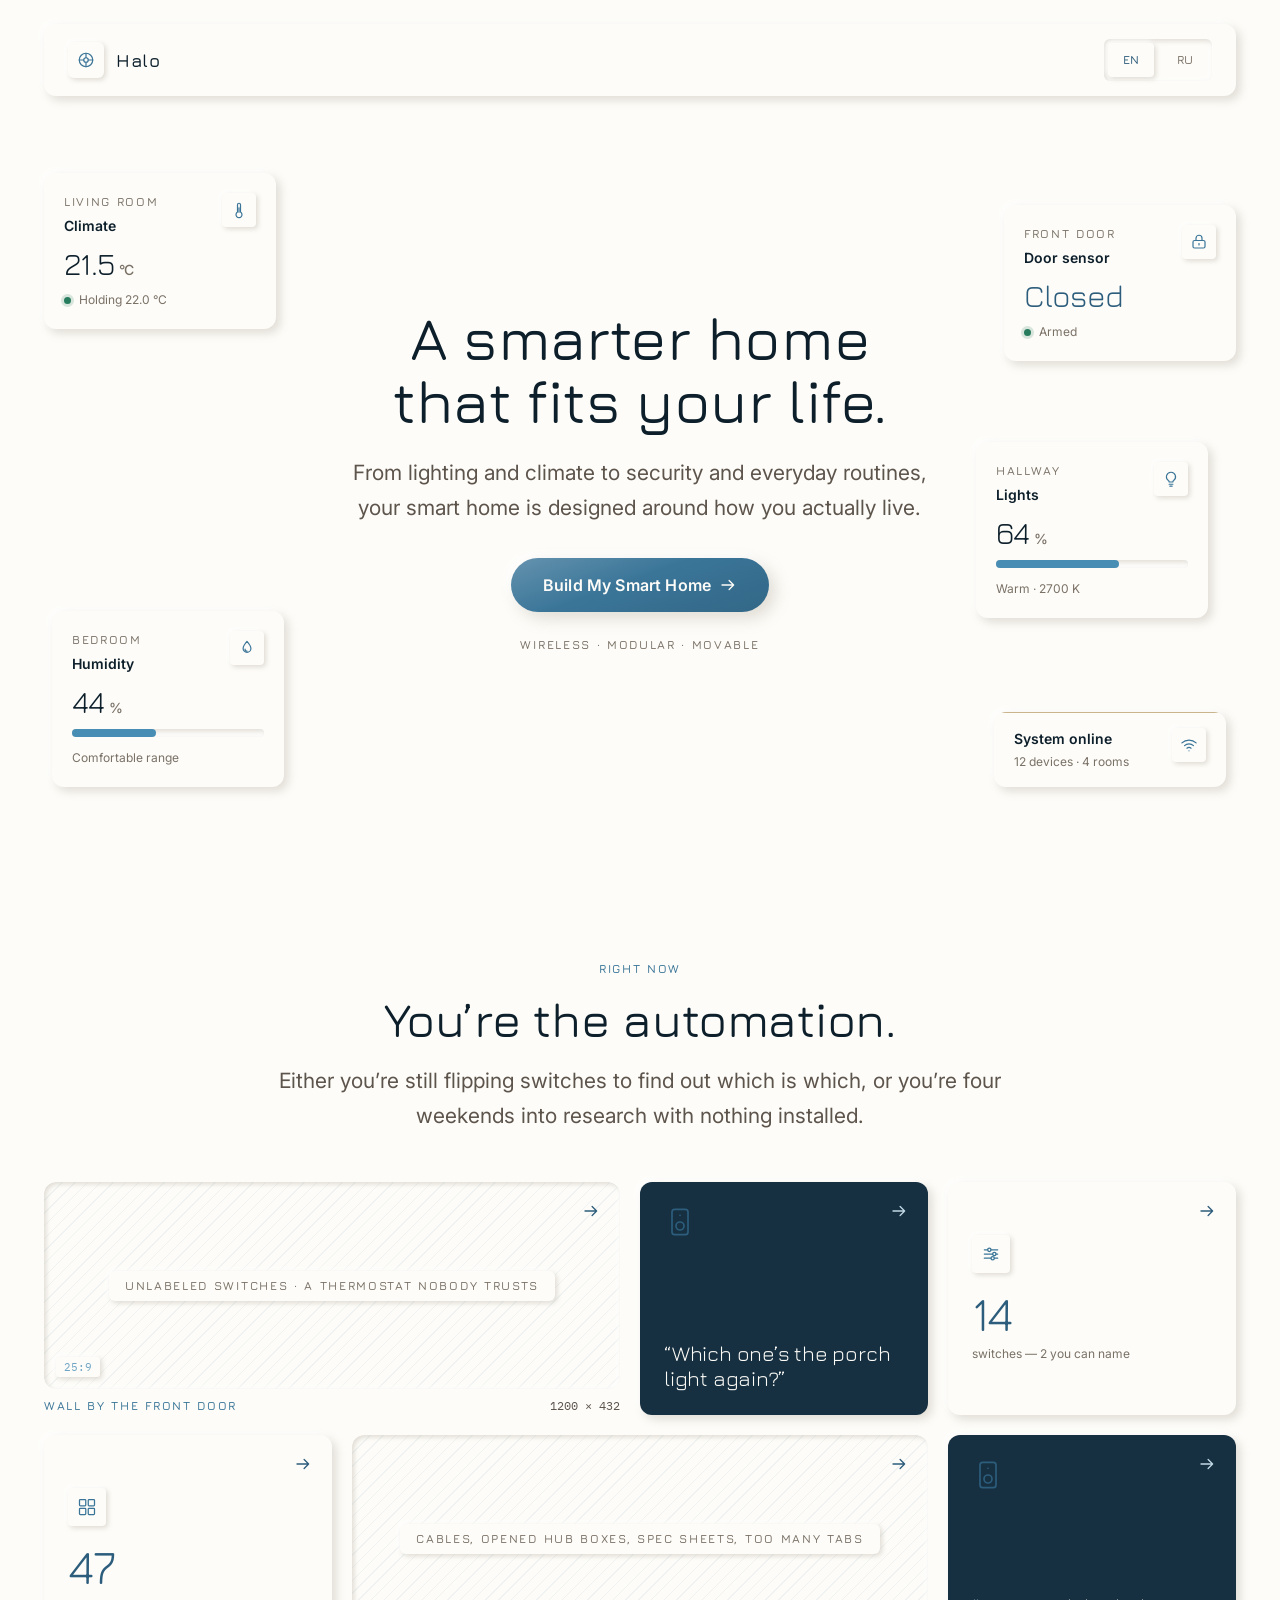
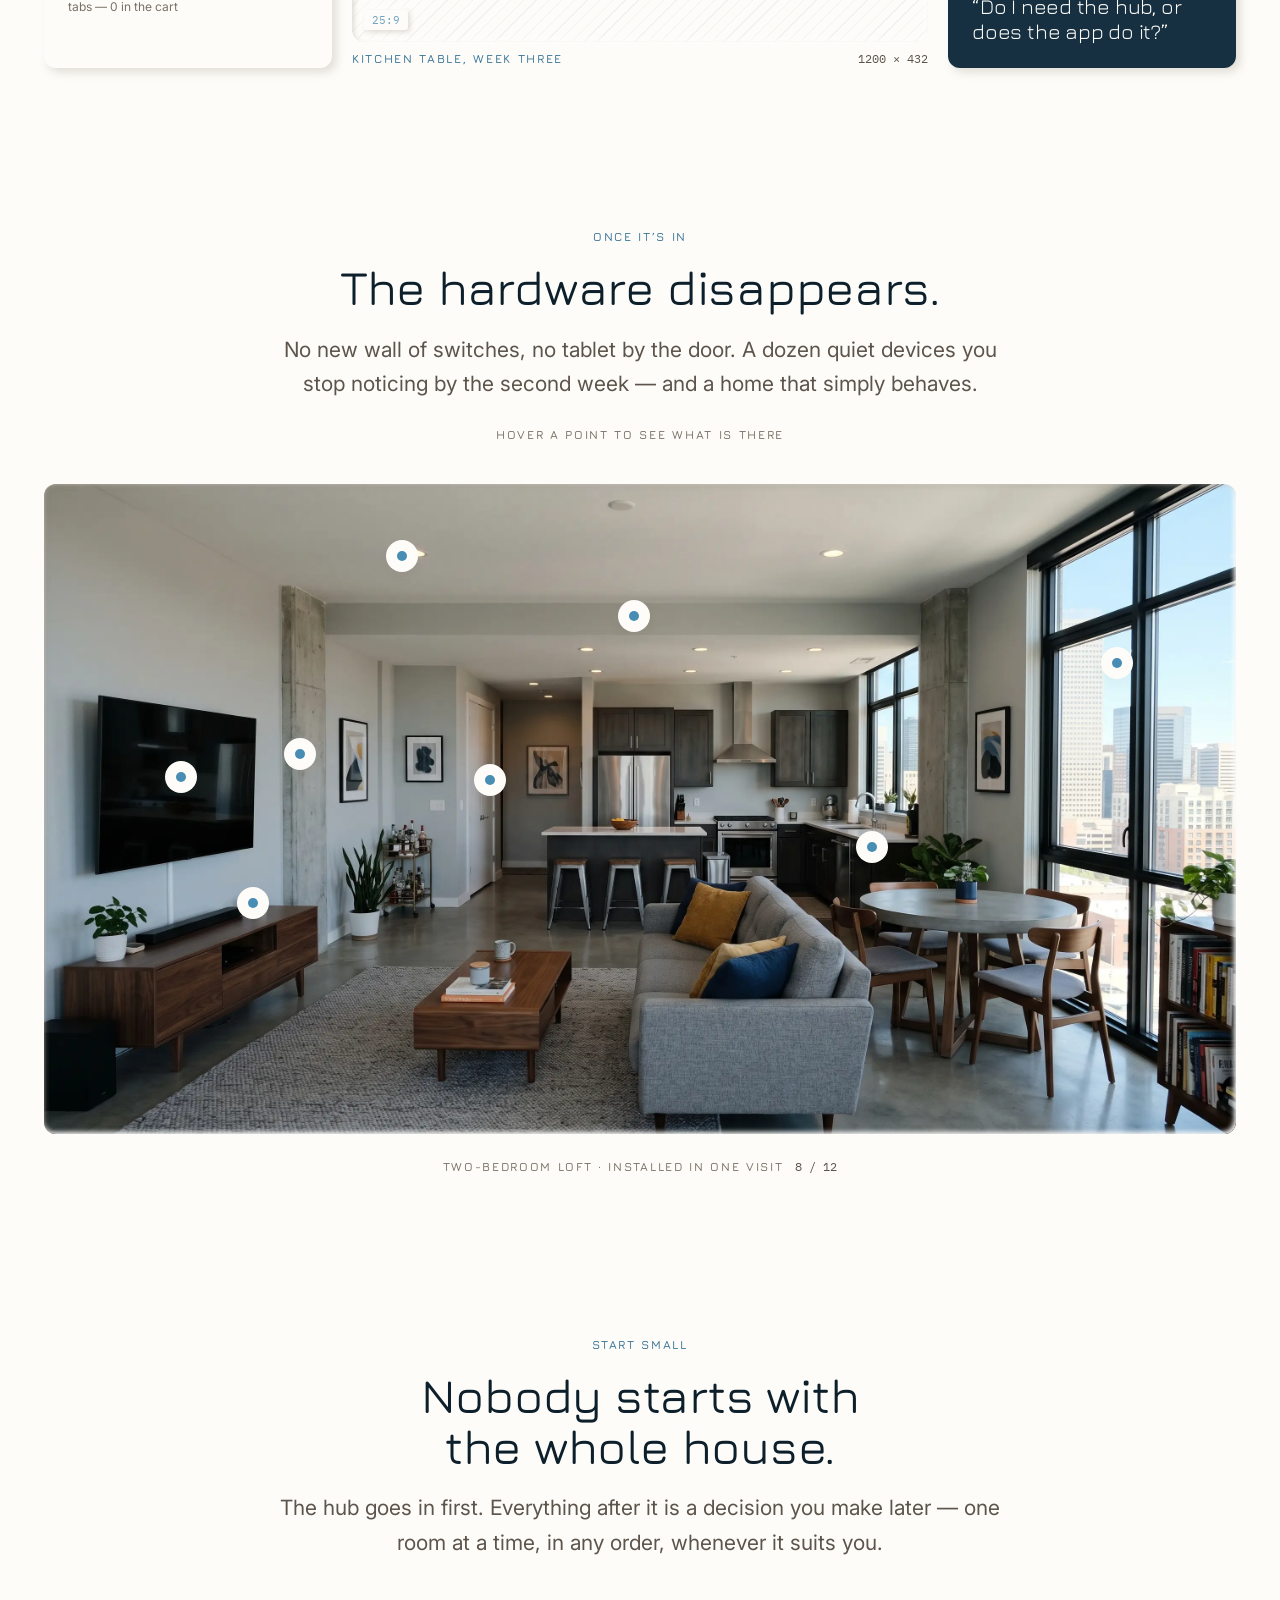
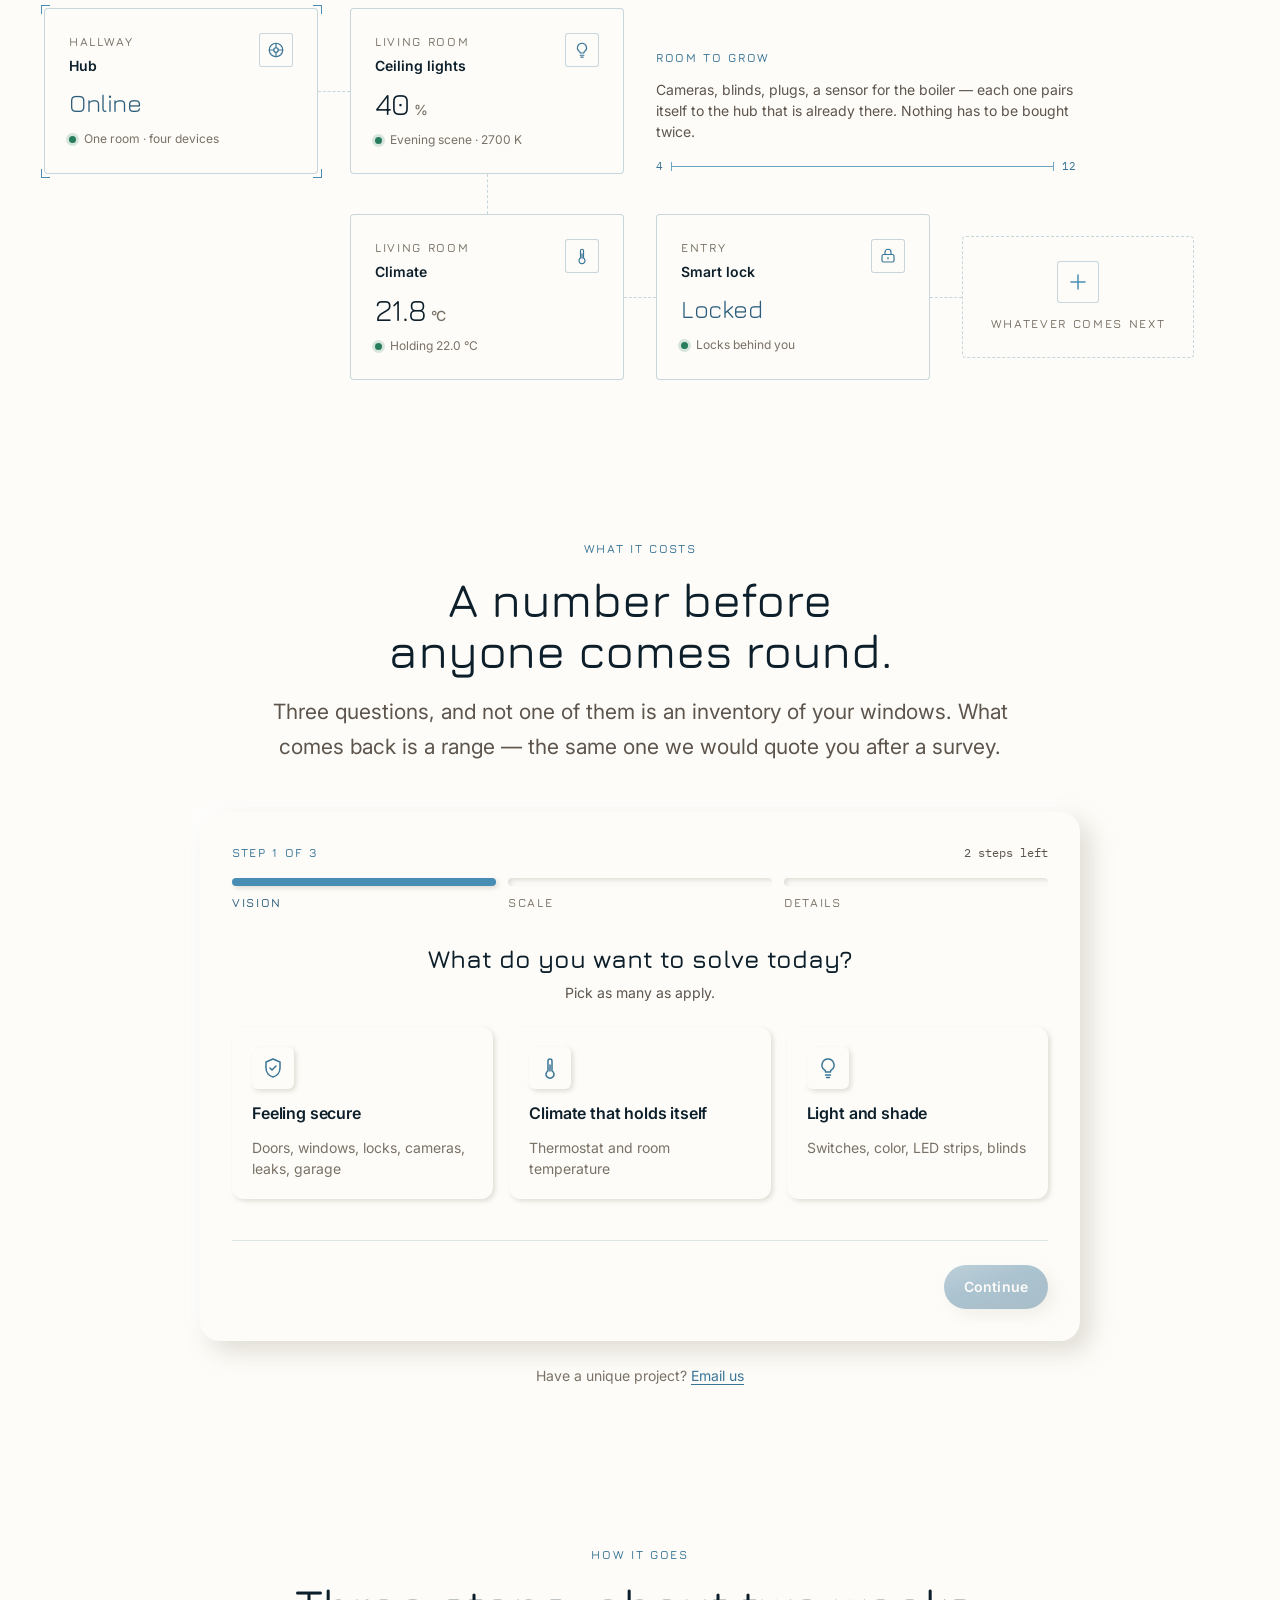
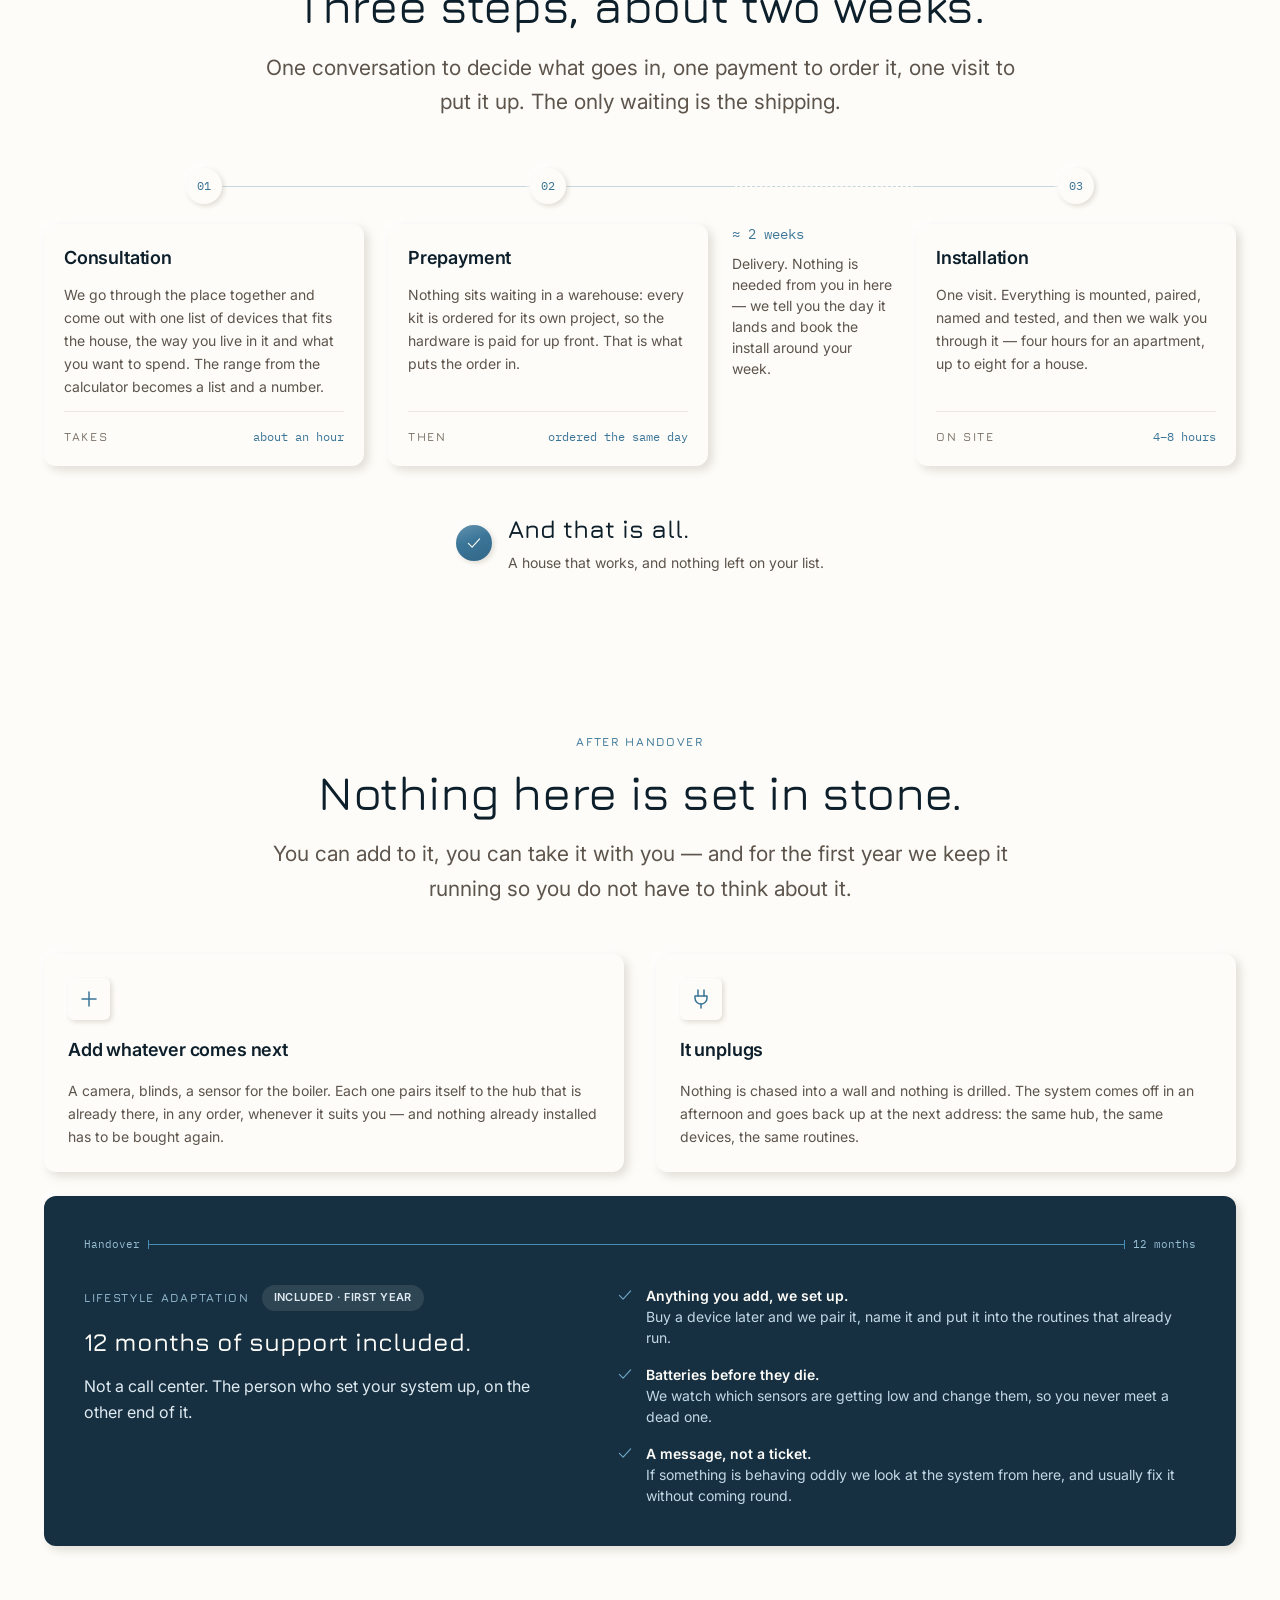
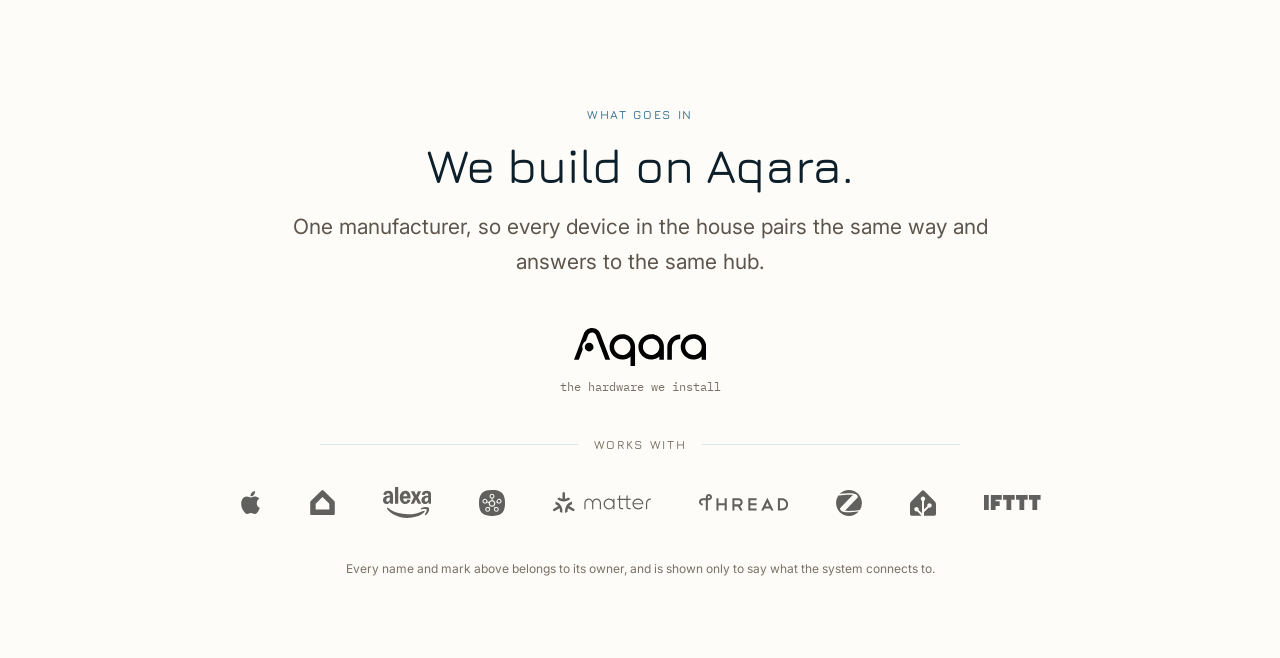
==== index.html @ cd6e783f "Add section 08 — the brand, and the ecosystems it works with The page argues for a system without ev" ====
<!doctype html>
<html lang="en">
  <head>
    <meta charset="utf-8" />
    <meta name="viewport" content="width=device-width, initial-scale=1" />
    <title>Halo — Smart Home Installation</title>
    <meta
      name="description"
      content="Wireless, modular smart home systems designed around how you actually live. No drilling, no complicated installation, no commitment to one address."
    />
    <link rel="preconnect" href="https://fonts.googleapis.com" />
    <link rel="preconnect" href="https://fonts.gstatic.com" crossorigin />

    <!-- Only the weights the stylesheets set. Non-blocking: display=swap renders twice anyway. -->
    <link
      rel="preload"
      as="style"
      href="https://fonts.googleapis.com/css2?family=Jura:wght@400..600&family=Inter:wght@400;500;600&family=IBM+Plex+Mono:wght@400&display=swap"
      onload="this.onload=null;this.rel='stylesheet'"
    />
    <noscript>
      <link rel="stylesheet" href="https://fonts.googleapis.com/css2?family=Jura:wght@400..600&family=Inter:wght@400;500;600&family=IBM+Plex+Mono:wght@400&display=swap" />
    </noscript>

    <!-- These hold the render, and should. Order: palette, semantic, then the rest. -->
    <link rel="stylesheet" href="css/tokens/palette.css" />
    <link rel="stylesheet" href="css/tokens/semantic.css" />
    <link rel="stylesheet" href="css/base.css" />
    <link rel="stylesheet" href="css/components.css" />
    <link rel="stylesheet" href="css/sections.css" />

    <!-- Deferred but in the head: fetched early, run in order once the DOM is parsed. -->
    <script src="js/i18n.js" defer></script>
    <script src="js/reveal.js" defer></script>
    <script src="js/problem.js" defer></script>
    <script src="js/plan.js" defer></script>
    <script src="js/hero.js" defer></script>
    <script src="js/calc.js" defer></script>
  </head>
  <body>
    <div class="paper"></div>

    <!-- Icon sprite — same drawing as the design system sheet. -->
    <svg width="0" height="0" style="position: absolute" aria-hidden="true">
      <defs>
        <symbol id="i-hub" viewBox="0 0 24 24">
          <circle cx="12" cy="12" r="3" />
          <circle cx="12" cy="12" r="9" />
          <path d="M12 3v6M12 15v6M3 12h6M15 12h6" />
        </symbol>
        <symbol id="i-thermostat" viewBox="0 0 24 24">
          <path d="M14 14.8V5a2 2 0 1 0-4 0v9.8a4 4 0 1 0 4 0Z" />
          <path d="M12 9v6" />
        </symbol>
        <symbol id="i-lock" viewBox="0 0 24 24">
          <rect x="4" y="10" width="16" height="10" rx="2" />
          <path d="M8 10V7a4 4 0 0 1 8 0v3" />
          <path d="M12 14v2" />
        </symbol>
        <symbol id="i-door" viewBox="0 0 24 24">
          <path d="M4 21h16" />
          <path d="M6.5 21V4a1 1 0 0 1 1-1h9a1 1 0 0 1 1 1v17" />
          <path d="M14.5 12h.01" />
        </symbol>
        <symbol id="i-bulb" viewBox="0 0 24 24">
          <path
            d="M12 3a6 6 0 0 0-3.5 10.9c.6.4 1 1.1 1 1.9v.2h5v-.2c0-.8.4-1.5 1-1.9A6 6 0 0 0 12 3Z"
          />
          <path d="M9.5 19h5M10.5 21.5h3" />
        </symbol>
        <symbol id="i-plug" viewBox="0 0 24 24">
          <path d="M9 3v6M15 3v6" />
          <path d="M6 9h12v2a6 6 0 0 1-12 0Z" />
          <path d="M12 17v4" />
        </symbol>
        <symbol id="i-drop" viewBox="0 0 24 24">
          <path d="M12 3.2c3.4 4 5.2 6.8 5.2 9.3a5.2 5.2 0 0 1-10.4 0c0-2.5 1.8-5.3 5.2-9.3Z" />
          <path d="M9.4 13.6a2.6 2.6 0 0 0 2.6 2.6" />
        </symbol>
        <symbol id="i-wifi" viewBox="0 0 24 24">
          <path d="M2.5 9.2a14 14 0 0 1 19 0" />
          <path d="M6 12.8a9 9 0 0 1 12 0" />
          <path d="M9.2 16.3a4.5 4.5 0 0 1 5.6 0" />
          <path d="M12 19.8h.01" />
        </symbol>
        <symbol id="i-sliders" viewBox="0 0 24 24">
          <path d="M4 7h4M12 7h8M4 17h8M16 17h4M4 12h10M18 12h2" />
          <circle cx="10" cy="7" r="2" />
          <circle cx="16" cy="12" r="2" />
          <circle cx="14" cy="17" r="2" />
        </symbol>
        <symbol id="i-grid" viewBox="0 0 24 24">
          <rect x="3" y="3" width="7.5" height="7.5" rx="1" />
          <rect x="13.5" y="3" width="7.5" height="7.5" rx="1" />
          <rect x="3" y="13.5" width="7.5" height="7.5" rx="1" />
          <rect x="13.5" y="13.5" width="7.5" height="7.5" rx="1" />
        </symbol>
        <symbol id="i-speaker" viewBox="0 0 24 24">
          <rect x="6" y="2.5" width="12" height="19" rx="2" />
          <circle cx="12" cy="15" r="3" />
          <path d="M12 7h.01" />
        </symbol>
        <symbol id="i-alert" viewBox="0 0 24 24">
          <path d="M12 3.5 2.8 20h18.4Z" />
          <path d="M12 10v4M12 17h.01" />
        </symbol>
        <symbol id="i-plus" viewBox="0 0 24 24">
          <path d="M12 5v14M5 12h14" />
        </symbol>
        <symbol id="i-arrow-right" viewBox="0 0 24 24">
          <path d="M4 12h15.5M13.5 6l6 6-6 6" />
        </symbol>
        <symbol id="i-shield" viewBox="0 0 24 24">
          <path d="M12 3 5 6v6c0 4.4 3 8 7 9 4-1 7-4.6 7-9V6Z" />
          <path d="m9 12 2 2 4-4" />
        </symbol>
        <symbol id="i-check" viewBox="0 0 24 24">
          <path d="m4.5 12.5 5 5 10-11" />
        </symbol>
        <symbol id="i-flat" viewBox="0 0 24 24">
          <rect x="5" y="3" width="14" height="18" rx="1.5" />
          <path d="M8.5 7.5h2M13.5 7.5h2M8.5 11.5h2M13.5 11.5h2" />
          <path d="M10.2 21v-4.6h3.6V21" />
        </symbol>
        <symbol id="i-townhouse" viewBox="0 0 24 24">
          <path d="M2.5 11 7.25 6.5 12 11l4.75-4.5L21.5 11" />
          <path d="M4.5 10.2V21h15V10.2" />
          <path d="M12 21v-9.6" />
        </symbol>
        <symbol id="i-house" viewBox="0 0 24 24">
          <path d="M3.5 11 12 4l8.5 7" />
          <path d="M6 9.9V21h12V9.9" />
          <path d="M10.1 21v-5.4h3.8V21" />
        </symbol>
        <symbol id="i-mail" viewBox="0 0 24 24">
          <rect x="3" y="5" width="18" height="14" rx="2" />
          <path d="m3.9 6.6 8.1 5.9 8.1-5.9" />
        </symbol>
      </defs>
    </svg>

    <header class="site-head">
      <div class="container">
        <nav class="navbar" data-i18n-aria-label="nav.label" aria-label="Main">
          <a class="navbar__brand" href="#top">
            <span class="brandmark"
              ><svg class="icon icon--sm"><use href="#i-hub" /></svg
            ></span>
            Halo
          </a>

          <!-- Language follows the system, and can be overridden here. -->
          <div
            class="tabs tabs--sm langswitch"
            role="group"
            data-i18n-aria-label="lang.label"
            aria-label="Language"
          >
            <button class="tab" type="button" data-lang="en" aria-pressed="true">
              EN
            </button>
            <button class="tab" type="button" data-lang="ru" aria-pressed="false">
              RU
            </button>
          </div>
        </nav>
      </div>
    </header>

    <!-- ===== 01 — HERO: the headline lands, the system assembles around it ===== -->
    <main id="top">
      <section class="hero" aria-labelledby="hero-title">
        <div class="container">
          <div class="hero__stage">
            <div class="hero__copy">
              <h1
                class="display-2 hero__title"
                id="hero-title"
                data-anim="rise"
                style="--d: 80ms"
                data-i18n="hero.title"
              >
                A smarter home that fits your life.
              </h1>

              <p
                class="lede hero__lede"
                data-anim="rise"
                style="--d: 260ms"
                data-i18n="hero.body"
              >
                From lighting and climate to security and everyday routines, your
                smart home is designed around how you actually live.
              </p>

              <div class="hero__actions" data-anim="rise" style="--d: 420ms">
                <a class="btn btn--primary btn--lg" href="#calculator">
                  <span data-i18n="hero.cta">Build My Smart Home</span>
                  <svg class="icon" aria-hidden="true"><use href="#i-arrow-right" /></svg>
                </a>
              </div>

              <p
                class="label hero__trust"
                data-anim="rise"
                style="--d: 560ms"
                data-i18n="hero.trust"
              >
                Wireless · Modular · Movable
              </p>
            </div>

            <!-- The live system: readings, not controls. Decorative. -->
            <div class="hero__widgets" aria-hidden="true">
              <div class="hero__widget hero__widget--leak" data-leak>
                <article class="card hero__device hero__alert">
                  <span class="icon-plate hero__plate hero__plate--alert"
                    ><svg class="icon icon--sm"><use href="#i-alert" /></svg
                  ></span>
                  <span class="hero__alert-text">
                    <span class="device__name" data-i18n="w.leak.title"
                      >Water leak detected</span
                    >
                    <span class="caption" data-i18n="w.leak.note"
                      >Basement · water shut off automatically</span
                    >
                  </span>
                </article>
              </div>

              <div
                class="hero__widget hero__widget--climate"
                data-anim="pop"
                style="--d: 700ms"
              >
                <article class="card device hero__device">
                  <div class="device__head">
                    <div class="device__meta">
                      <span class="label" data-i18n="w.climate.room">Living room</span>
                      <span class="device__name" data-i18n="w.climate.name">Climate</span>
                    </div>
                    <span class="icon-plate hero__plate"
                      ><svg class="icon icon--sm"><use href="#i-thermostat" /></svg
                    ></span>
                  </div>
                  <div class="device__reading" data-reading>
                    <span data-temp>21.5</span><span class="device__unit">°C</span>
                  </div>
                  <div class="hero__device-foot">
                    <span class="status status--online"
                      ><span class="status__dot"></span
                    ></span>
                    <span class="caption" data-i18n="w.climate.note">Holding 22.0 °C</span>
                  </div>
                </article>
              </div>

              <div
                class="hero__widget hero__widget--humidity"
                data-anim="pop"
                style="--d: 980ms"
              >
                <article class="card device hero__device">
                  <div class="device__head">
                    <div class="device__meta">
                      <span class="label" data-i18n="w.humidity.room">Bedroom</span>
                      <span class="device__name" data-i18n="w.humidity.name">Humidity</span>
                    </div>
                    <span class="icon-plate hero__plate"
                      ><svg class="icon icon--sm"><use href="#i-drop" /></svg
                    ></span>
                  </div>
                  <div class="device__reading" data-reading>
                    <span data-humidity>44</span><span class="device__unit">%</span>
                  </div>
                  <div class="meter">
                    <span class="meter__fill" style="--v: 44%" data-humidity-fill></span>
                  </div>
                  <span class="caption" data-i18n="w.humidity.note">Comfortable range</span>
                </article>
              </div>

              <div
                class="hero__widget hero__widget--door"
                data-anim="pop"
                style="--d: 840ms"
                data-door
              >
                <article class="card device hero__device">
                  <div class="device__head">
                    <div class="device__meta">
                      <span class="label" data-i18n="w.door.room">Front door</span>
                      <span class="device__name" data-i18n="w.door.name">Door sensor</span>
                    </div>
                    <span class="icon-plate hero__plate"
                      ><svg class="icon icon--sm" data-door-icon>
                        <use href="#i-lock" /></svg
                    ></span>
                  </div>
                  <div class="device__reading device__reading--state" data-i18n="w.door.closed">
                    Closed
                  </div>
                  <div class="hero__device-foot">
                    <span class="status status--online" data-door-status
                      ><span class="status__dot"></span
                    ></span>
                    <span class="caption" data-door-note data-i18n="w.door.note"
                      >Armed</span
                    >
                  </div>
                </article>
              </div>

              <div
                class="hero__widget hero__widget--lights"
                data-anim="pop"
                style="--d: 1120ms"
              >
                <article class="card device hero__device">
                  <div class="device__head">
                    <div class="device__meta">
                      <span class="label" data-i18n="w.lights.room">Hallway</span>
                      <span class="device__name" data-i18n="w.lights.name">Lights</span>
                    </div>
                    <span class="icon-plate hero__plate"
                      ><svg class="icon icon--sm"><use href="#i-bulb" /></svg
                    ></span>
                  </div>
                  <div class="device__reading">
                    64<span class="device__unit">%</span>
                  </div>
                  <div class="meter"><span class="meter__fill" style="--v: 64%"></span></div>
                  <span class="caption" data-i18n="w.lights.note">Warm · 2700 K</span>
                </article>
              </div>

              <div
                class="hero__widget hero__widget--hub"
                data-anim="pop"
                style="--d: 1260ms"
              >
                <article class="card device hero__device hero__device--slim">
                  <!-- Slides down over the card when the hub drops the link. -->
                  <div class="linkstrip" data-link>
                    <span class="linkstrip__dot"></span>
                    <span data-link-text data-i18n="w.link.reconnecting">Reconnecting</span>
                  </div>
                  <div class="device__head">
                    <div class="device__meta">
                      <span class="device__name" data-i18n="w.hub.name">System online</span>
                      <span class="caption" data-i18n="w.hub.note">12 devices · 4 rooms</span>
                    </div>
                    <span class="icon-plate hero__plate"
                      ><svg class="icon icon--sm"><use href="#i-wifi" /></svg
                    ></span>
                  </div>
                </article>
              </div>

            </div>
          </div>
        </div>
      </section>

      <!-- ===== 02 — PROBLEM: two anxieties, one per row, the rows mirrored ===== -->
      <section
        class="problem"
        id="problem"
        aria-labelledby="problem-title"
        data-reveal
      >
        <div class="container">
          <header class="problem__head">
            <p
              class="label label--accent"
              data-anim="rise"
              style="--d: 60ms"
              data-i18n="problem.eyebrow"
            >
              Right now
            </p>

            <h2
              class="display-3 problem__title"
              id="problem-title"
              data-anim="rise"
              style="--d: 160ms"
              data-i18n="problem.title"
            >
              You’re the automation.
            </h2>

            <p
              class="lede problem__lede"
              data-anim="rise"
              style="--d: 280ms"
              data-i18n="problem.lede"
            >
              Either you’re still flipping switches to find out which is which,
              or you’re four weekends into research with nothing installed.
            </p>
          </header>

          <div class="problem__board">
            <!-- Row 1 — the switches you own. Photo leads; each cell turns over. -->
            <div class="problem__row problem__row--a">
              <div
                class="problem__cell problem__cell--photo problem__flip"
                data-flip
                data-anim="pop"
                style="--d: 380ms"
              >
                <div class="problem__faces">
                  <figure class="problem__face problem__face--front">
                    <div class="frame" data-ratio="25:9">
                      <span class="frame__note label" data-i18n="problem.a.shot"
                        >Unlabeled switches · a thermostat nobody trusts</span
                      >
                    </div>
                    <figcaption class="problem__caption">
                      <span class="label label--accent" data-i18n="problem.a.label"
                        >Wall by the front door</span
                      >
                      <span class="mono">1200 × 432</span>
                    </figcaption>
                  </figure>
                  <figure class="problem__face problem__face--back" aria-hidden="true">
                    <div class="frame" data-ratio="25:9">
                      <span class="frame__note label" data-i18n="problem.a.shotAfter"
                        >One plate · every room named</span
                      >
                    </div>
                    <figcaption class="problem__caption">
                      <span class="label label--accent" data-i18n="problem.a.labelAfter"
                        >Wall by the front door</span
                      >
                      <span class="mono">1200 × 432</span>
                    </figcaption>
                  </figure>
                </div>
                <button
                  class="btn btn--sm btn--icon btn--ghost problem__toggle"
                  type="button"
                  data-flip-toggle
                  aria-pressed="false"
                  data-i18n-aria-label="problem.a.flipPhoto"
                  aria-label="The wall by the front door, with Halo"
                >
                  <svg class="icon" aria-hidden="true">
                    <use href="#i-arrow-right" />
                  </svg>
                </button>
              </div>

              <div
                class="problem__cell problem__cell--quote problem__flip"
                data-flip
                data-anim="pop"
                style="--d: 460ms"
              >
                <div class="problem__faces">
                  <blockquote
                    class="card card--ink problem__face problem__face--front"
                  >
                    <svg class="icon icon--lg problem__mark" aria-hidden="true">
                      <use href="#i-speaker" />
                    </svg>
                    <p class="quote__text" data-i18n="problem.a.quote">
                      “Which one’s the porch light again?”
                    </p>
                  </blockquote>
                  <blockquote
                    class="card card--ink problem__face problem__face--back" aria-hidden="true"
                  >
                    <svg class="icon icon--lg problem__mark" aria-hidden="true">
                      <use href="#i-speaker" />
                    </svg>
                    <p class="quote__text" data-i18n="problem.a.quoteAfter">
                      “I haven’t touched a switch in a month.”
                    </p>
                  </blockquote>
                </div>
                <button
                  class="btn btn--sm btn--icon btn--inverse-ghost problem__toggle"
                  type="button"
                  data-flip-toggle
                  aria-pressed="false"
                  data-i18n-aria-label="problem.a.flipQuote"
                  aria-label="The porch light, with Halo"
                >
                  <svg class="icon" aria-hidden="true">
                    <use href="#i-arrow-right" />
                  </svg>
                </button>
              </div>

              <div
                class="problem__cell problem__cell--stat problem__flip"
                data-flip
                data-anim="pop"
                style="--d: 540ms"
              >
                <div class="problem__faces">
                  <div class="card problem__face problem__face--front">
                    <span class="icon-plate problem__plate">
                      <svg class="icon" aria-hidden="true"><use href="#i-sliders" /></svg>
                    </span>
                    <div class="stat">
                      <span class="stat__value" data-i18n="problem.a.stat">14</span>
                      <span class="stat__label" data-i18n="problem.a.statNote"
                        >switches — 2 you can name</span
                      >
                    </div>
                  </div>
                  <div class="card problem__face problem__face--back" aria-hidden="true">
                    <span class="icon-plate problem__plate">
                      <svg class="icon" aria-hidden="true"><use href="#i-sliders" /></svg>
                    </span>
                    <div class="stat">
                      <span class="stat__value" data-i18n="problem.a.statAfter">0</span>
                      <span class="stat__label" data-i18n="problem.a.statNoteAfter"
                        >switches left to guess at</span
                      >
                    </div>
                  </div>
                </div>
                <button
                  class="btn btn--sm btn--icon btn--ghost problem__toggle"
                  type="button"
                  data-flip-toggle
                  aria-pressed="false"
                  data-i18n-aria-label="problem.a.flipStat"
                  aria-label="The switches, with Halo"
                >
                  <svg class="icon" aria-hidden="true">
                    <use href="#i-arrow-right" />
                  </svg>
                </button>
              </div>
            </div>

            <!-- Row 2 — the setup you have not started. Mirrored: the stat leads. -->
            <div class="problem__row problem__row--b">
              <div
                class="problem__cell problem__cell--stat problem__flip"
                data-flip
                data-anim="pop"
                style="--d: 640ms"
              >
                <div class="problem__faces">
                  <div class="card problem__face problem__face--front">
                    <span class="icon-plate problem__plate">
                      <svg class="icon" aria-hidden="true"><use href="#i-grid" /></svg>
                    </span>
                    <div class="stat">
                      <span class="stat__value" data-i18n="problem.b.stat">47</span>
                      <span class="stat__label" data-i18n="problem.b.statNote"
                        >tabs — 0 in the cart</span
                      >
                    </div>
                  </div>
                  <div class="card problem__face problem__face--back" aria-hidden="true">
                    <span class="icon-plate problem__plate">
                      <svg class="icon" aria-hidden="true"><use href="#i-grid" /></svg>
                    </span>
                    <div class="stat">
                      <span class="stat__value" data-i18n="problem.b.statAfter">4h</span>
                      <span class="stat__label" data-i18n="problem.b.statNoteAfter"
                        >one visit, start to handover</span
                      >
                    </div>
                  </div>
                </div>
                <button
                  class="btn btn--sm btn--icon btn--ghost problem__toggle"
                  type="button"
                  data-flip-toggle
                  aria-pressed="false"
                  data-i18n-aria-label="problem.b.flipStat"
                  aria-label="The tabs, with Halo"
                >
                  <svg class="icon" aria-hidden="true">
                    <use href="#i-arrow-right" />
                  </svg>
                </button>
              </div>

              <div
                class="problem__cell problem__cell--photo problem__flip"
                data-flip
                data-anim="pop"
                style="--d: 720ms"
              >
                <div class="problem__faces">
                  <figure class="problem__face problem__face--front">
                    <div class="frame" data-ratio="25:9">
                      <span class="frame__note label" data-i18n="problem.b.shot"
                        >Cables, opened hub boxes, spec sheets, too many tabs</span
                      >
                    </div>
                    <figcaption class="problem__caption">
                      <span class="label label--accent" data-i18n="problem.b.label"
                        >Kitchen table, week three</span
                      >
                      <span class="mono">1200 × 432</span>
                    </figcaption>
                  </figure>
                  <figure class="problem__face problem__face--back" aria-hidden="true">
                    <div class="frame" data-ratio="25:9">
                      <span class="frame__note label" data-i18n="problem.b.shotAfter"
                        >One box, one afternoon, nothing left to read</span
                      >
                    </div>
                    <figcaption class="problem__caption">
                      <span class="label label--accent" data-i18n="problem.b.labelAfter"
                        >Kitchen table, Thursday</span
                      >
                      <span class="mono">1200 × 432</span>
                    </figcaption>
                  </figure>
                </div>
                <button
                  class="btn btn--sm btn--icon btn--ghost problem__toggle"
                  type="button"
                  data-flip-toggle
                  aria-pressed="false"
                  data-i18n-aria-label="problem.b.flipPhoto"
                  aria-label="The kitchen table, with Halo"
                >
                  <svg class="icon" aria-hidden="true">
                    <use href="#i-arrow-right" />
                  </svg>
                </button>
              </div>

              <div
                class="problem__cell problem__cell--quote problem__flip"
                data-flip
                data-anim="pop"
                style="--d: 800ms"
              >
                <div class="problem__faces">
                  <blockquote
                    class="card card--ink problem__face problem__face--front"
                  >
                    <svg class="icon icon--lg problem__mark" aria-hidden="true">
                      <use href="#i-speaker" />
                    </svg>
                    <p class="quote__text" data-i18n="problem.b.quote">
                      “Do I need the hub, or does the app do it?”
                    </p>
                  </blockquote>
                  <blockquote
                    class="card card--ink problem__face problem__face--back" aria-hidden="true"
                  >
                    <svg class="icon icon--lg problem__mark" aria-hidden="true">
                      <use href="#i-speaker" />
                    </svg>
                    <p class="quote__text" data-i18n="problem.b.quoteAfter">
                      “I still don’t know what a hub is.”
                    </p>
                  </blockquote>
                </div>
                <button
                  class="btn btn--sm btn--icon btn--inverse-ghost problem__toggle"
                  type="button"
                  data-flip-toggle
                  aria-pressed="false"
                  data-i18n-aria-label="problem.b.flipQuote"
                  aria-label="The hub question, with Halo"
                >
                  <svg class="icon" aria-hidden="true">
                    <use href="#i-arrow-right" />
                  </svg>
                </button>
              </div>
            </div>
          </div>
        </div>
      </section>

      <!-- ===== 03 — PLAN: every device is a point and a card; js/plan.js pairs them ===== -->
      <section class="plan" id="plan" aria-labelledby="plan-title" data-reveal>
        <div class="container">
          <header class="plan__head">
            <p
              class="label label--accent"
              data-anim="rise"
              style="--d: 60ms"
              data-i18n="plan.eyebrow"
            >
              Once it’s in
            </p>

            <h2
              class="display-3 plan__title"
              id="plan-title"
              data-anim="rise"
              style="--d: 160ms"
              data-i18n="plan.title"
            >
              The hardware disappears.
            </h2>

            <p
              class="lede plan__lede"
              data-anim="rise"
              style="--d: 280ms"
              data-i18n="plan.lede"
            >
              No new wall of switches, no tablet by the door. A dozen quiet
              devices you stop noticing by the second week — and a home that
              simply behaves.
            </p>

            <!-- One line, two readings: pointer and touch trade places at the breakpoint. -->
            <p class="plan__hint" data-anim="rise" style="--d: 400ms">
              <span class="label plan__hint--pointer" data-i18n="plan.hint.pointer"
                >Hover a point to see what is there</span
              >
              <span class="label plan__hint--touch" data-i18n="plan.hint.touch"
                >Swipe the cards — the plan follows</span
              >
            </p>
          </header>

          <div class="plan__stage" data-plan-stage>
            <figure class="plan__figure" data-anim="pop" style="--d: 460ms">
              <img
                class="plan__photo"
                src="assets/appartment.webp"
                width="2816"
                height="1536"
                loading="lazy"
                decoding="async"
                data-i18n-aria-label="plan.photo"
                alt="Open-plan apartment: living room, kitchen and dining area by a wall of windows"
              />

              <!-- Each point carries its place as a percentage; plan.js copies it to the card. -->
              <ul class="plan__pins">
                <li
                  class="plan__pin"
                  data-device="media"
                  data-place="above"
                  data-align="start"
                  style="--x: 11.5%; --y: 45%; --d: 560ms"
                  data-anim="pop"
                >
                  <button
                    class="plan__dot"
                    type="button"
                    aria-expanded="false"
                    aria-controls="dev-media"
                    data-i18n-aria-label="plan.media.pin"
                    aria-label="Media, living room"
                  ></button>
                </li>

                <li
                  class="plan__pin"
                  data-device="hub"
                  data-place="above"
                  data-align="center"
                  style="--x: 17.5%; --y: 64.5%; --d: 630ms"
                  data-anim="pop"
                >
                  <button
                    class="plan__dot"
                    type="button"
                    aria-expanded="false"
                    aria-controls="dev-hub"
                    data-i18n-aria-label="plan.hub.pin"
                    aria-label="Hub, hallway"
                  ></button>
                </li>

                <li
                  class="plan__pin"
                  data-device="climate"
                  data-place="above"
                  data-align="center"
                  style="--x: 21.5%; --y: 41.5%; --d: 700ms"
                  data-anim="pop"
                >
                  <button
                    class="plan__dot"
                    type="button"
                    aria-expanded="false"
                    aria-controls="dev-climate"
                    data-i18n-aria-label="plan.climate.pin"
                    aria-label="Climate, living room"
                  ></button>
                </li>

                <li
                  class="plan__pin"
                  data-device="lights"
                  data-place="below"
                  data-align="center"
                  style="--x: 30%; --y: 11%; --d: 770ms"
                  data-anim="pop"
                >
                  <button
                    class="plan__dot"
                    type="button"
                    aria-expanded="false"
                    aria-controls="dev-lights"
                    data-i18n-aria-label="plan.lights.pin"
                    aria-label="Ceiling lights, living room"
                  ></button>
                </li>

                <li
                  class="plan__pin"
                  data-device="lock"
                  data-place="above"
                  data-align="center"
                  style="--x: 37.4%; --y: 45.5%; --d: 840ms"
                  data-anim="pop"
                >
                  <button
                    class="plan__dot"
                    type="button"
                    aria-expanded="false"
                    aria-controls="dev-lock"
                    data-i18n-aria-label="plan.lock.pin"
                    aria-label="Smart lock, entry"
                  ></button>
                </li>

                <li
                  class="plan__pin"
                  data-device="presence"
                  data-place="below"
                  data-align="center"
                  style="--x: 49.5%; --y: 20.3%; --d: 910ms"
                  data-anim="pop"
                >
                  <button
                    class="plan__dot"
                    type="button"
                    aria-expanded="false"
                    aria-controls="dev-presence"
                    data-i18n-aria-label="plan.presence.pin"
                    aria-label="Presence sensor, hallway"
                  ></button>
                </li>

                <li
                  class="plan__pin"
                  data-device="leak"
                  data-place="above"
                  data-align="center"
                  style="--x: 69.5%; --y: 55.9%; --d: 980ms"
                  data-anim="pop"
                >
                  <button
                    class="plan__dot"
                    type="button"
                    aria-expanded="false"
                    aria-controls="dev-leak"
                    data-i18n-aria-label="plan.leak.pin"
                    aria-label="Leak sensor, kitchen"
                  ></button>
                </li>

                <!-- The other edge of the photograph, so this hangs its card off the point too. -->
                <li
                  class="plan__pin"
                  data-device="shades"
                  data-place="below"
                  data-align="end"
                  style="--x: 90%; --y: 27.5%; --d: 1050ms"
                  data-anim="pop"
                >
                  <button
                    class="plan__dot"
                    type="button"
                    aria-expanded="false"
                    aria-controls="dev-shades"
                    data-i18n-aria-label="plan.shades.pin"
                    aria-label="Shades, dining area"
                  ></button>
                </li>
              </ul>
            </figure>

            <!-- The cards: a rail under the photo, the tooltips above the breakpoint. -->
            <ul class="plan__rail" data-plan-rail data-anim="rise" style="--d: 620ms">
              <li class="plan__slot" id="dev-media" data-device="media">
                <article class="card device plan__card">
                  <div class="device__head">
                    <div class="device__meta">
                      <span class="label" data-i18n="plan.media.room">Living room</span>
                      <span class="device__name" data-i18n="plan.media.name">TV &amp; sound</span>
                    </div>
                    <span class="icon-plate plan__plate"
                      ><svg class="icon icon--sm"><use href="#i-speaker" /></svg
                    ></span>
                  </div>
                  <div class="device__reading device__reading--state" data-i18n="plan.media.state">
                    Standby
                  </div>
                  <div class="plan__foot">
                    <span class="status status--online"
                      ><span class="status__dot"></span
                    ></span>
                    <span class="caption" data-i18n="plan.media.note"
                      >One tap for cinema</span
                    >
                  </div>
                </article>
              </li>

              <li class="plan__slot" id="dev-hub" data-device="hub">
                <article class="card device plan__card">
                  <div class="device__head">
                    <div class="device__meta">
                      <span class="label" data-i18n="plan.hub.room">Hallway</span>
                      <span class="device__name" data-i18n="plan.hub.name">Hub</span>
                    </div>
                    <span class="icon-plate plan__plate"
                      ><svg class="icon icon--sm"><use href="#i-hub" /></svg
                    ></span>
                  </div>
                  <div class="device__reading device__reading--state" data-i18n="plan.hub.state">
                    Online
                  </div>
                  <div class="plan__foot">
                    <span class="status status--online"
                      ><span class="status__dot"></span
                    ></span>
                    <span class="caption" data-i18n="plan.hub.note"
                      >12 devices · 4 rooms</span
                    >
                  </div>
                </article>
              </li>

              <li class="plan__slot" id="dev-climate" data-device="climate">
                <article class="card device plan__card">
                  <div class="device__head">
                    <div class="device__meta">
                      <span class="label" data-i18n="plan.climate.room">Living room</span>
                      <span class="device__name" data-i18n="plan.climate.name">Climate</span>
                    </div>
                    <span class="icon-plate plan__plate"
                      ><svg class="icon icon--sm"><use href="#i-thermostat" /></svg
                    ></span>
                  </div>
                  <div class="device__reading">
                    <span data-i18n="plan.climate.value">21.8</span
                    ><span class="device__unit">°C</span>
                  </div>
                  <div class="plan__foot">
                    <span class="status status--online"
                      ><span class="status__dot"></span
                    ></span>
                    <span class="caption" data-i18n="plan.climate.note"
                      >Holding 22.0 °C</span
                    >
                  </div>
                </article>
              </li>

              <li class="plan__slot" id="dev-lights" data-device="lights">
                <article class="card device plan__card">
                  <div class="device__head">
                    <div class="device__meta">
                      <span class="label" data-i18n="plan.lights.room">Living room</span>
                      <span class="device__name" data-i18n="plan.lights.name"
                        >Ceiling lights</span
                      >
                    </div>
                    <span class="icon-plate plan__plate"
                      ><svg class="icon icon--sm"><use href="#i-bulb" /></svg
                    ></span>
                  </div>
                  <div class="device__reading">
                    40<span class="device__unit">%</span>
                  </div>
                  <div class="meter"><span class="meter__fill" style="--v: 40%"></span></div>
                  <div class="plan__foot">
                    <span class="status status--online"
                      ><span class="status__dot"></span
                    ></span>
                    <span class="caption" data-i18n="plan.lights.note"
                      >Evening scene · 2700 K</span
                    >
                  </div>
                </article>
              </li>

              <li class="plan__slot" id="dev-lock" data-device="lock">
                <article class="card device plan__card">
                  <div class="device__head">
                    <div class="device__meta">
                      <span class="label" data-i18n="plan.lock.room">Entry</span>
                      <span class="device__name" data-i18n="plan.lock.name">Smart lock</span>
                    </div>
                    <span class="icon-plate plan__plate"
                      ><svg class="icon icon--sm"><use href="#i-lock" /></svg
                    ></span>
                  </div>
                  <div class="device__reading device__reading--state" data-i18n="plan.lock.state">
                    Locked
                  </div>
                  <div class="plan__foot">
                    <span class="status status--online"
                      ><span class="status__dot"></span
                    ></span>
                    <span class="caption" data-i18n="plan.lock.note"
                      >Locks behind you</span
                    >
                  </div>
                </article>
              </li>

              <li class="plan__slot" id="dev-presence" data-device="presence">
                <article class="card device plan__card">
                  <div class="device__head">
                    <div class="device__meta">
                      <span class="label" data-i18n="plan.presence.room">Hallway</span>
                      <span class="device__name" data-i18n="plan.presence.name"
                        >Presence sensor</span
                      >
                    </div>
                    <span class="icon-plate plan__plate"
                      ><svg class="icon icon--sm"><use href="#i-wifi" /></svg
                    ></span>
                  </div>
                  <div
                    class="device__reading device__reading--state"
                    data-i18n="plan.presence.state"
                  >
                    Clear
                  </div>
                  <div class="plan__foot">
                    <span class="status status--online"
                      ><span class="status__dot"></span
                    ></span>
                    <span class="caption" data-i18n="plan.presence.note"
                      >The light finds you</span
                    >
                  </div>
                </article>
              </li>

              <li class="plan__slot" id="dev-leak" data-device="leak">
                <article class="card device plan__card">
                  <div class="device__head">
                    <div class="device__meta">
                      <span class="label" data-i18n="plan.leak.room">Kitchen</span>
                      <span class="device__name" data-i18n="plan.leak.name">Leak sensor</span>
                    </div>
                    <span class="icon-plate plan__plate"
                      ><svg class="icon icon--sm"><use href="#i-drop" /></svg
                    ></span>
                  </div>
                  <div class="device__reading device__reading--state" data-i18n="plan.leak.state">
                    Dry
                  </div>
                  <div class="plan__foot">
                    <span class="status status--online"
                      ><span class="status__dot"></span
                    ></span>
                    <span class="caption" data-i18n="plan.leak.note"
                      >The valve closes on its own</span
                    >
                  </div>
                </article>
              </li>

              <li class="plan__slot" id="dev-shades" data-device="shades">
                <article class="card device plan__card">
                  <div class="device__head">
                    <div class="device__meta">
                      <span class="label" data-i18n="plan.shades.room">Dining area</span>
                      <span class="device__name" data-i18n="plan.shades.name">Shades</span>
                    </div>
                    <span class="icon-plate plan__plate"
                      ><svg class="icon icon--sm"><use href="#i-sliders" /></svg
                    ></span>
                  </div>
                  <div class="device__reading">
                    70<span class="device__unit">%</span>
                  </div>
                  <div class="meter"><span class="meter__fill" style="--v: 70%"></span></div>
                  <div class="plan__foot">
                    <span class="status status--online"
                      ><span class="status__dot"></span
                    ></span>
                    <span class="caption" data-i18n="plan.shades.note"
                      >Closing at sunset</span
                    >
                  </div>
                </article>
              </li>
            </ul>
          </div>

          <p class="plan__note" data-anim="rise" style="--d: 1120ms">
            <span class="label" data-i18n="plan.note"
              >Two-bedroom loft · installed in one visit</span
            >
            <span class="mono">8 / 12</span>
          </p>
        </div>
      </section>

      <!-- ===== 04 — GROW: a chain of drawn cards, dashed because devices pair over air ===== -->
      <section class="grow" id="grow" aria-labelledby="grow-title" data-reveal>
        <div class="container">
          <header class="grow__head">
            <p
              class="label label--accent"
              data-anim="rise"
              style="--d: 60ms"
              data-i18n="grow.eyebrow"
            >
              Start small
            </p>

            <h2
              class="display-3 grow__title"
              id="grow-title"
              data-anim="rise"
              style="--d: 160ms"
              data-i18n="grow.title"
            >
              Nobody starts with the whole house.
            </h2>

            <p
              class="lede grow__lede"
              data-anim="rise"
              style="--d: 280ms"
              data-i18n="grow.lede"
            >
              The hub goes in first. Everything after it is a decision you make
              later — one room at a time, in any order, whenever it suits you.
            </p>
          </header>

          <!-- Node and card move on different beats; the link to a node is written with it. -->
          <div class="grow__chain" style="--gather: 7200ms">
            <div class="grow__node grow__node--hub" data-anim="gather">
              <article
                class="card card--drawn device grow__card ticks"
                data-anim="pop"
                style="--d: 400ms"
              >
                <div class="device__head">
                  <div class="device__meta">
                    <span class="label" data-i18n="grow.hub.room">Hallway</span>
                    <span class="device__name" data-i18n="grow.hub.name">Hub</span>
                  </div>
                  <span class="icon-plate icon-plate--drawn grow__plate"
                    ><svg class="icon icon--sm"><use href="#i-hub" /></svg
                  ></span>
                </div>
                <div
                  class="device__reading device__reading--state"
                  data-i18n="grow.hub.state"
                >
                  Online
                </div>
                <div class="grow__foot">
                  <span class="status status--online"
                    ><span class="status__dot"></span
                  ></span>
                  <span class="caption" data-i18n="grow.hub.note"
                    >One room · four devices</span
                  >
                </div>
              </article>
            </div>

            <div class="grow__node grow__node--lights" data-anim="gather">
              <span
                class="grow__wire grow__wire--x"
                data-anim="draw"
                style="--d: 580ms"
                aria-hidden="true"
              ></span>
              <article
                class="card card--drawn device grow__card"
                data-anim="pop"
                style="--d: 700ms"
              >
                <div class="device__head">
                  <div class="device__meta">
                    <span class="label" data-i18n="grow.lights.room">Living room</span>
                    <span class="device__name" data-i18n="grow.lights.name"
                      >Ceiling lights</span
                    >
                  </div>
                  <span class="icon-plate icon-plate--drawn grow__plate"
                    ><svg class="icon icon--sm"><use href="#i-bulb" /></svg
                  ></span>
                </div>
                <div class="device__reading">
                  40<span class="device__unit">%</span>
                </div>
                <div class="grow__foot">
                  <span class="status status--online"
                    ><span class="status__dot"></span
                  ></span>
                  <span class="caption" data-i18n="grow.lights.note"
                    >Evening scene · 2700 K</span
                  >
                </div>
              </article>
            </div>

            <div class="grow__node grow__node--climate" data-anim="gather">
              <span
                class="grow__wire grow__wire--y"
                data-anim="draw"
                style="--d: 880ms"
                aria-hidden="true"
              ></span>
              <article
                class="card card--drawn device grow__card"
                data-anim="pop"
                style="--d: 1000ms"
              >
                <div class="device__head">
                  <div class="device__meta">
                    <span class="label" data-i18n="grow.climate.room">Living room</span>
                    <span class="device__name" data-i18n="grow.climate.name">Climate</span>
                  </div>
                  <span class="icon-plate icon-plate--drawn grow__plate"
                    ><svg class="icon icon--sm"><use href="#i-thermostat" /></svg
                  ></span>
                </div>
                <div class="device__reading">
                  <span data-i18n="grow.climate.value">21.8</span
                  ><span class="device__unit">°C</span>
                </div>
                <div class="grow__foot">
                  <span class="status status--online"
                    ><span class="status__dot"></span
                  ></span>
                  <span class="caption" data-i18n="grow.climate.note"
                    >Holding 22.0 °C</span
                  >
                </div>
              </article>
            </div>

            <div class="grow__node grow__node--lock" data-anim="gather">
              <span
                class="grow__wire grow__wire--x"
                data-anim="draw"
                style="--d: 1180ms"
                aria-hidden="true"
              ></span>
              <article
                class="card card--drawn device grow__card"
                data-anim="pop"
                style="--d: 1300ms"
              >
                <div class="device__head">
                  <div class="device__meta">
                    <span class="label" data-i18n="grow.lock.room">Entry</span>
                    <span class="device__name" data-i18n="grow.lock.name">Smart lock</span>
                  </div>
                  <span class="icon-plate icon-plate--drawn grow__plate"
                    ><svg class="icon icon--sm"><use href="#i-lock" /></svg
                  ></span>
                </div>
                <div
                  class="device__reading device__reading--state"
                  data-i18n="grow.lock.state"
                >
                  Locked
                </div>
                <div class="grow__foot">
                  <span class="status status--online"
                    ><span class="status__dot"></span
                  ></span>
                  <span class="caption" data-i18n="grow.lock.note"
                    >Locks behind you</span
                  >
                </div>
              </article>
            </div>

            <!-- The room left over: it moves with the chain but keeps its gap, and is no control. -->
            <div class="grow__node grow__node--more" data-anim="gather">
              <span
                class="grow__wire grow__wire--x"
                data-anim="draw"
                style="--d: 1480ms"
                aria-hidden="true"
              ></span>
              <div
                class="card card--drawn grow__card grow__card--more"
                data-anim="pop"
                style="--d: 1600ms"
              >
                <span class="icon-plate icon-plate--drawn grow__plus"
                  ><svg class="icon" aria-hidden="true"><use href="#i-plus" /></svg
                ></span>
                <span class="label" data-i18n="grow.more">Whatever comes next</span>
              </div>
            </div>

            <!-- An annotation on the chain, not a step in it, so it stays put when it closes. -->
            <div class="grow__aside" data-anim="rise" style="--d: 1800ms">
              <p class="label label--accent" data-i18n="grow.aside.label">
                Room to grow
              </p>
              <p class="body-sm" data-i18n="grow.aside.body">
                Cameras, blinds, plugs, a sensor for the boiler — each one pairs
                itself to the hub that is already there. Nothing has to be
                bought twice.
              </p>
              <div class="dimension">
                <span class="dimension__value">4</span>
                <span class="dimension__line"></span>
                <span class="dimension__value">12</span>
              </div>
            </div>
          </div>
        </div>
      </section>

      <!-- ===== 05 — CALC: three questions, a range, and a mailto: out ===== -->
      <section class="calc" id="calc" aria-labelledby="calc-title" data-reveal>
        <div class="container">
          <header class="calc__head">
            <p
              class="label label--accent"
              data-anim="rise"
              style="--d: 60ms"
              data-i18n="calc.eyebrow"
            >
              What it costs
            </p>

            <h2
              class="display-3 calc__title"
              id="calc-title"
              data-anim="rise"
              style="--d: 160ms"
              data-i18n="calc.title"
            >
              A number before anyone comes round.
            </h2>

            <p
              class="lede calc__lede"
              data-anim="rise"
              style="--d: 280ms"
              data-i18n="calc.lede"
            >
              Three questions, and not one of them is an inventory of your
              windows. What comes back is a range — the same one we would quote
              you after a survey.
            </p>
          </header>

          <div
            class="soft-panel calc__console"
            data-calc
            data-anim="pop"
            style="--d: 420ms"
          >
            <!-- Where you are, and how much is left; the markup carries only the fallback. -->
            <div class="calc__progress" data-calc-progress hidden>
              <div class="calc__count" data-calc-count>
                <p class="label label--accent" data-calc-step>Step 1 of 3</p>
                <span class="mono" data-calc-left>2 steps left</span>
              </div>
              <ol class="calc__rail">
                <li class="calc__tick" data-tick="1">
                  <span class="calc__tick-bar"></span>
                  <span class="label" data-i18n="calc.tick.1">Vision</span>
                </li>
                <li class="calc__tick" data-tick="2">
                  <span class="calc__tick-bar"></span>
                  <span class="label" data-i18n="calc.tick.2">Scale</span>
                </li>
                <li class="calc__tick" data-tick="3">
                  <span class="calc__tick-bar"></span>
                  <span class="label" data-i18n="calc.tick.3">Details</span>
                </li>
              </ol>
            </div>

            <div class="calc__stage">
              <!-- Step 1 — the vision. Many, since most homes have more than one thing wrong. -->
              <div
                class="calc__panel"
                data-calc-panel="1"
                role="group"
                aria-labelledby="calc-s1-title"
              >
                <div class="calc__panel-head">
                  <h3
                    class="heading-3 calc__panel-title"
                    id="calc-s1-title"
                    tabindex="-1"
                    data-i18n="calc.s1.title"
                  >
                    What do you want to solve today?
                  </h3>
                  <p class="body-sm" data-i18n="calc.s1.hint">
                    Pick as many as apply.
                  </p>
                </div>

                <div class="calc__choices">
                  <label class="calc__choice">
                    <input class="visually-hidden" type="checkbox" data-goal="security" />
                    <span class="calc__choice-inner">
                      <span class="icon-plate calc__choice-plate"
                        ><svg class="icon"><use href="#i-shield" /></svg
                      ></span>
                      <span class="calc__choice-name" data-i18n="calc.goal.security.name"
                        >Feeling secure</span
                      >
                      <span class="calc__choice-hint" data-i18n="calc.goal.security.hint"
                        >Doors, windows, locks, cameras, leaks, garage</span
                      >
                      <span class="calc__choice-mark" aria-hidden="true"
                        ><svg class="icon"><use href="#i-check" /></svg
                      ></span>
                    </span>
                  </label>

                  <label class="calc__choice">
                    <input class="visually-hidden" type="checkbox" data-goal="climate" />
                    <span class="calc__choice-inner">
                      <span class="icon-plate calc__choice-plate"
                        ><svg class="icon"><use href="#i-thermostat" /></svg
                      ></span>
                      <span class="calc__choice-name" data-i18n="calc.goal.climate.name"
                        >Climate that holds itself</span
                      >
                      <span class="calc__choice-hint" data-i18n="calc.goal.climate.hint"
                        >Thermostat and room temperature</span
                      >
                      <span class="calc__choice-mark" aria-hidden="true"
                        ><svg class="icon"><use href="#i-check" /></svg
                      ></span>
                    </span>
                  </label>

                  <label class="calc__choice">
                    <input class="visually-hidden" type="checkbox" data-goal="light" />
                    <span class="calc__choice-inner">
                      <span class="icon-plate calc__choice-plate"
                        ><svg class="icon"><use href="#i-bulb" /></svg
                      ></span>
                      <span class="calc__choice-name" data-i18n="calc.goal.light.name"
                        >Light and shade</span
                      >
                      <span class="calc__choice-hint" data-i18n="calc.goal.light.hint"
                        >Switches, color, LED strips, blinds</span
                      >
                      <span class="calc__choice-mark" aria-hidden="true"
                        ><svg class="icon"><use href="#i-check" /></svg
                      ></span>
                    </span>
                  </label>
                </div>
              </div>

              <!-- Step 2 — the scale. One of three, and never a count. -->
              <div
                class="calc__panel"
                data-calc-panel="2"
                role="radiogroup"
                aria-labelledby="calc-s2-title"
              >
                <div class="calc__panel-head">
                  <h3
                    class="heading-3 calc__panel-title"
                    id="calc-s2-title"
                    tabindex="-1"
                    data-i18n="calc.s2.title"
                  >
                    How much house are we covering?
                  </h3>
                  <p class="body-sm" data-i18n="calc.s2.hint">
                    The footprint is enough — nobody is counting your windows.
                  </p>
                </div>

                <div class="calc__choices">
                  <label class="calc__choice">
                    <input class="visually-hidden" type="radio" name="calc-home" data-home="flat" />
                    <span class="calc__choice-inner">
                      <span class="icon-plate calc__choice-plate"
                        ><svg class="icon"><use href="#i-flat" /></svg
                      ></span>
                      <span class="calc__choice-name" data-i18n="calc.home.flat.name"
                        >Apartment / Condo</span
                      >
                      <span class="calc__choice-hint" data-i18n="calc.home.flat.hint"
                        >1–2 bedrooms</span
                      >
                      <span class="calc__choice-mark" aria-hidden="true"
                        ><svg class="icon"><use href="#i-check" /></svg
                      ></span>
                    </span>
                  </label>

                  <label class="calc__choice">
                    <input class="visually-hidden" type="radio" name="calc-home" data-home="town" />
                    <span class="calc__choice-inner">
                      <span class="icon-plate calc__choice-plate"
                        ><svg class="icon"><use href="#i-townhouse" /></svg
                      ></span>
                      <span class="calc__choice-name" data-i18n="calc.home.town.name"
                        >Townhouse</span
                      >
                      <span class="calc__choice-hint" data-i18n="calc.home.town.hint"
                        >2–3 bedrooms</span
                      >
                      <span class="calc__choice-mark" aria-hidden="true"
                        ><svg class="icon"><use href="#i-check" /></svg
                      ></span>
                    </span>
                  </label>

                  <label class="calc__choice">
                    <input class="visually-hidden" type="radio" name="calc-home" data-home="house" />
                    <span class="calc__choice-inner">
                      <span class="icon-plate calc__choice-plate"
                        ><svg class="icon"><use href="#i-house" /></svg
                      ></span>
                      <span class="calc__choice-name" data-i18n="calc.home.house.name"
                        >Single family home</span
                      >
                      <span class="calc__choice-hint" data-i18n="calc.home.house.hint"
                        >3+ bedrooms</span
                      >
                      <span class="calc__choice-mark" aria-hidden="true"
                        ><svg class="icon"><use href="#i-check" /></svg
                      ></span>
                    </span>
                  </label>
                </div>
              </div>

              <!-- Step 3 — one question per goal picked; the script removes the rest. -->
              <div
                class="calc__panel"
                data-calc-panel="3"
                role="group"
                aria-labelledby="calc-s3-title"
              >
                <div class="calc__panel-head">
                  <h3
                    class="heading-3 calc__panel-title"
                    id="calc-s3-title"
                    tabindex="-1"
                    data-i18n="calc.s3.title"
                  >
                    Anything that changes the count?
                  </h3>
                  <p class="body-sm" data-i18n="calc.s3.hint">
                    Optional. The numbers already there are typical for the home
                    you picked.
                  </p>
                </div>

                <!-- Written here too, so a slider no script reaches is not drawn half full. -->
                <div class="calc__refines">
                  <div class="calc__refine" data-refine="doors">
                    <div class="calc__refine-head">
                      <label class="field__label" for="q-doors" data-i18n="calc.doors.label"
                        >How many exterior doors do you have?</label
                      >
                      <span class="mono calc__refine-value" data-refine-out="doors">1</span>
                    </div>
                    <input
                      class="range"
                      type="range"
                      id="q-doors"
                      style="--fill: 0%"
                      min="1"
                      max="6"
                      step="1"
                      value="1"
                      data-refine-in="doors"
                    />
                    <div class="calc__scale">
                      <span class="caption">1</span><span class="caption">6+</span>
                    </div>
                  </div>

                  <div class="calc__refine" data-refine="temp">
                    <div class="calc__refine-head">
                      <label class="field__label" for="q-temp" data-i18n="calc.temp.label"
                        >How many rooms need their own reading?</label
                      >
                      <span class="mono calc__refine-value" data-refine-out="temp">2</span>
                    </div>
                    <input
                      class="range"
                      type="range"
                      id="q-temp"
                      style="--fill: 14.29%"
                      min="1"
                      max="8"
                      step="1"
                      value="2"
                      data-refine-in="temp"
                    />
                    <div class="calc__scale">
                      <span class="caption">1</span><span class="caption">8+</span>
                    </div>
                  </div>

                  <div class="calc__refine" data-refine="lights">
                    <div class="calc__refine-head">
                      <label class="field__label" for="q-lights" data-i18n="calc.lights.label"
                        >How many rooms get light control?</label
                      >
                      <span class="mono calc__refine-value" data-refine-out="lights">3</span>
                    </div>
                    <input
                      class="range"
                      type="range"
                      id="q-lights"
                      style="--fill: 22.22%"
                      min="1"
                      max="10"
                      step="1"
                      value="3"
                      data-refine-in="lights"
                    />
                    <div class="calc__scale">
                      <span class="caption">1</span><span class="caption">10+</span>
                    </div>
                  </div>

                  <div class="calc__refine calc__refine--switch" data-refine="lawn">
                    <label class="switch calc__lawn">
                      <input type="checkbox" data-lawn />
                      <span class="calc__lawn-text">
                        <span class="calc__lawn-name" data-i18n="calc.lawn.label"
                          >Lawn watering</span
                        >
                        <span class="caption" data-i18n="calc.lawn.hint"
                          >One controller, zoned across the lawn and the beds</span
                        >
                      </span>
                    </label>
                  </div>
                </div>
              </div>

              <!-- The answer: a range read as a dimension line, its bill, and the mailto:. -->
              <div
                class="calc__panel calc__result"
                data-calc-panel="result"
                role="group"
                aria-labelledby="calc-result-title"
                hidden
              >
                <div class="calc__panel-head">
                  <h3
                    class="label label--accent calc__panel-title"
                    id="calc-result-title"
                    tabindex="-1"
                    data-i18n="calc.result.label"
                  >
                    Your estimate
                  </h3>
                </div>

                <!-- An all-fixed-price job has one price, so the script drops the second figure. -->
                <p class="dimension calc__range" aria-live="polite">
                  <span class="calc__range-value" data-calc-low>$0</span>
                  <span class="visually-hidden" data-calc-to data-i18n="calc.result.to"
                    >to</span
                  >
                  <span class="dimension__line" data-calc-span></span>
                  <span class="calc__range-value" data-calc-high>$0</span>
                  <span class="calc__range-tax" data-i18n="calc.result.tax">+ tax</span>
                </p>

                <dl class="calc__spec">
                  <div>
                    <dt class="label" data-i18n="calc.result.pkg">Package</dt>
                    <dd data-calc-pkg>—</dd>
                  </div>
                  <div>
                    <dt class="label" data-i18n="calc.result.home">Home</dt>
                    <dd data-calc-home>—</dd>
                  </div>
                </dl>

                <!-- Counts only: what a lock costs is the survey's business, not this page's. -->
                <ul class="calc__bill" data-calc-bill></ul>

                <p class="caption calc__disclaimer" data-i18n="calc.result.note">
                  This is an estimate. We create your personalized list before
                  starting a project where you can remove or add items.
                </p>

                <div class="calc__actions">
                  <a
                    class="btn btn--primary btn--lg"
                    data-calc-mail
                    href="mailto:hello@yoursmarthome.com"
                  >
                    <svg class="icon" aria-hidden="true"><use href="#i-mail" /></svg>
                    <span data-i18n="calc.cta">Email the Professional</span>
                  </a>
                  <button class="btn btn--ghost" type="button" data-calc-restart>
                    <span data-i18n="calc.again">Adjust answers</span>
                  </button>
                </div>
              </div>
            </div>

            <div class="calc__nav" data-calc-nav hidden>
              <button
                class="btn btn--quiet calc__back"
                type="button"
                data-calc-back
                data-i18n="calc.back"
              >
                Back
              </button>
              <!-- The forward label is the script's: Continue, then See my estimate. -->
              <button class="btn btn--primary" type="button" data-calc-next>
                Continue
              </button>
            </div>
          </div>

          <!-- The way out for anyone the calculator does not fit: a plain, empty mailto. -->
          <p class="calc__unique" data-anim="rise" style="--d: 560ms">
            <span data-i18n="calc.unique">Have a unique project?</span>
            <a href="mailto:hello@yoursmarthome.com" data-i18n="calc.unique.link"
              >Email us</a
            >
          </p>
        </div>
      </section>


      <!-- ===== 06 — FLOW: three steps on one rail · 1000px turns it · no script ===== -->
      <section class="flow" id="flow" aria-labelledby="flow-title" data-reveal>
        <div class="container">
          <header class="flow__head">
            <p
              class="label label--accent"
              data-anim="rise"
              style="--d: 60ms"
              data-i18n="flow.eyebrow"
            >
              How it goes
            </p>

            <h2
              class="display-3 flow__title"
              id="flow-title"
              data-anim="rise"
              style="--d: 160ms"
              data-i18n="flow.title"
            >
              Three steps, about two weeks.
            </h2>

            <p
              class="lede flow__lede"
              data-anim="rise"
              style="--d: 280ms"
              data-i18n="flow.lede"
            >
              One conversation to decide what goes in, one payment to order
              it, one visit to put it up. The only waiting is the shipping.
            </p>
          </header>

          <!-- A segment belongs to the row it leaves, so segments meet without measuring. -->
          <div class="flow__track">
            <article class="flow__row flow__step flow__step--consult">
              <span
                class="flow__seg"
                data-anim="unroll"
                style="--d: 580ms"
                aria-hidden="true"
              ></span>

              <span class="flow__mark" data-anim="pop" style="--d: 420ms">
                <span class="mono" aria-hidden="true">01</span>
              </span>

              <div
                class="card flow__card"
                data-anim="rise"
                style="--d: 480ms"
              >
                <h3 class="card__title" data-i18n="flow.s1.title">
                  Consultation
                </h3>

                <p class="card__body" data-i18n="flow.s1.body">
                  We go through the place together and come out with one list
                  of devices that fits the house, the way you live in it and
                  what you want to spend. The range from the calculator
                  becomes a list and a number.
                </p>

                <div class="card__foot">
                  <span class="label" data-i18n="flow.s1.footLabel">Takes</span>
                  <span class="mono flow__time" data-i18n="flow.s1.footValue"
                    >about an hour</span
                  >
                </div>
              </div>
            </article>

            <article class="flow__row flow__step">
              <span
                class="flow__seg"
                data-anim="unroll"
                style="--d: 880ms"
                aria-hidden="true"
              ></span>

              <span class="flow__mark" data-anim="pop" style="--d: 720ms">
                <span class="mono" aria-hidden="true">02</span>
              </span>

              <div
                class="card flow__card"
                data-anim="rise"
                style="--d: 780ms"
              >
                <h3 class="card__title" data-i18n="flow.s2.title">
                  Prepayment
                </h3>

                <p class="card__body" data-i18n="flow.s2.body">
                  Nothing sits waiting in a warehouse: every kit is ordered for
                  its own project, so the hardware is paid for up front. That
                  is what puts the order in.
                </p>

                <div class="card__foot">
                  <span class="label" data-i18n="flow.s2.footLabel">Then</span>
                  <span class="mono flow__time" data-i18n="flow.s2.footValue"
                    >ordered the same day</span
                  >
                </div>
              </div>
            </article>

            <!-- The fortnight, drawn not described: no card, because nobody is on site. -->
            <div class="flow__row flow__wait">
              <span
                class="flow__seg"
                data-anim="unroll"
                style="--d: 980ms"
                aria-hidden="true"
              ></span>

              <div class="flow__wait-copy" data-anim="rise" style="--d: 1080ms">
                <span class="mono flow__wait-value" data-i18n="flow.wait.value"
                  >≈ 2 weeks</span
                >
                <p class="body-sm" data-i18n="flow.wait.body">
                  Delivery. Nothing is needed from you in here — we tell you
                  the day it lands and book the install around your week.
                </p>
              </div>
            </div>

            <article class="flow__row flow__step flow__step--install">
              <span
                class="flow__seg"
                data-anim="unroll"
                style="--d: 1400ms"
                aria-hidden="true"
              ></span>

              <span class="flow__mark" data-anim="pop" style="--d: 1240ms">
                <span class="mono" aria-hidden="true">03</span>
              </span>

              <div
                class="card flow__card"
                data-anim="rise"
                style="--d: 1300ms"
              >
                <h3 class="card__title" data-i18n="flow.s3.title">
                  Installation
                </h3>

                <p class="card__body" data-i18n="flow.s3.body">
                  One visit. Everything is mounted, paired, named and tested,
                  and then we walk you through it — four hours for an
                  apartment, up to eight for a house.
                </p>

                <div class="card__foot">
                  <span class="label" data-i18n="flow.s3.footLabel">On site</span>
                  <span class="mono flow__time" data-i18n="flow.s3.footValue"
                    >4–8 hours</span
                  >
                </div>
              </div>
            </article>

            <!-- The end of the line: the one filled mark, and no segment after it. -->
            <div class="flow__row flow__done">
              <span
                class="flow__mark flow__mark--done"
                data-anim="pop"
                style="--d: 1520ms"
              >
                <svg class="icon" aria-hidden="true"><use href="#i-check" /></svg>
              </span>

              <div class="flow__done-copy" data-anim="rise" style="--d: 1580ms">
                <p class="heading-3 flow__done-title" data-i18n="flow.done.title">
                  And that is all.
                </p>
                <p class="body-sm" data-i18n="flow.done.body">
                  A house that works, and nothing left on your list.
                </p>
              </div>
            </div>
          </div>
        </div>
      </section>

      <!-- ===== 07 — ADAPT: two compact repeats, and the year of support ===== -->
      <section class="adapt" id="adapt" aria-labelledby="adapt-title" data-reveal>
        <div class="container">
          <header class="adapt__head">
            <p
              class="label label--accent"
              data-anim="rise"
              style="--d: 60ms"
              data-i18n="adapt.eyebrow"
            >
              After handover
            </p>

            <h2
              class="display-3 adapt__title"
              id="adapt-title"
              data-anim="rise"
              style="--d: 160ms"
              data-i18n="adapt.title"
            >
              Nothing here is set in stone.
            </h2>

            <p
              class="lede adapt__lede"
              data-anim="rise"
              style="--d: 280ms"
              data-i18n="adapt.lede"
            >
              You can add to it, you can take it with you — and for the first
              year we keep it running so you do not have to think about it.
            </p>
          </header>

          <!-- The two repeats. Soft cards, because both are things the visitor can act on. -->
          <div class="adapt__claims">
            <article class="card adapt__claim" data-anim="pop" style="--d: 400ms">
              <span class="icon-plate adapt__plate"
                ><svg class="icon" aria-hidden="true"><use href="#i-plus" /></svg
              ></span>
              <h3 class="card__title" data-i18n="adapt.add.title">
                Add whatever comes next
              </h3>
              <p class="card__body" data-i18n="adapt.add.body">
                A camera, blinds, a sensor for the boiler. Each one pairs
                itself to the hub that is already there, in any order,
                whenever it suits you — and nothing already installed has to
                be bought again.
              </p>
            </article>

            <article class="card adapt__claim" data-anim="pop" style="--d: 520ms">
              <span class="icon-plate adapt__plate"
                ><svg class="icon" aria-hidden="true"><use href="#i-plug" /></svg
              ></span>
              <h3 class="card__title" data-i18n="adapt.move.title">It unplugs</h3>
              <p class="card__body" data-i18n="adapt.move.body">
                Nothing is chased into a wall and nothing is drilled. The
                system comes off in an afternoon and goes back up at the next
                address: the same hub, the same devices, the same routines.
              </p>
            </article>
          </div>

          <!-- The new information, and the page's only dark surface. -->
          <div
            class="card card--ink adapt__panel"
            data-anim="pop"
            style="--d: 700ms"
          >
            <!-- The year runs across the head of the panel, so the span is read first. -->
            <div
              class="dimension adapt__span"
              data-anim="rise"
              style="--d: 820ms"
            >
              <span class="dimension__value" data-i18n="adapt.dim.from"
                >Handover</span
              >
              <span class="dimension__line"></span>
              <span class="dimension__value" data-i18n="adapt.dim.to"
                >12 months</span
              >
            </div>

            <div class="adapt__panel-copy">
              <div class="adapt__panel-head">
                <p class="label" data-i18n="adapt.year.label">
                  Lifestyle adaptation
                </p>
                <span class="badge badge--tint badge--pill" data-i18n="adapt.year.badge"
                  >Included · first year</span
                >
              </div>

              <h3 class="heading-3 adapt__panel-title" data-i18n="adapt.year.title">
                12 months of support included.
              </h3>

              <p class="card__body" data-i18n="adapt.year.body">
                Not a call center. The person who set your system up, on the
                other end of it.
              </p>
            </div>

            <div class="adapt__panel-cover">
              <ul class="list-check adapt__covers">
                <li data-anim="rise" style="--d: 900ms">
                  <svg class="icon icon--sm" aria-hidden="true">
                    <use href="#i-check" />
                  </svg>
                  <span>
                    <span class="adapt__lead" data-i18n="adapt.year.a.lead"
                      >Anything you add, we set up.</span
                    >
                    <span data-i18n="adapt.year.a.body"
                      >Buy a device later and we pair it, name it and put it
                      into the routines that already run.</span
                    >
                  </span>
                </li>
                <li data-anim="rise" style="--d: 1000ms">
                  <svg class="icon icon--sm" aria-hidden="true">
                    <use href="#i-check" />
                  </svg>
                  <span>
                    <span class="adapt__lead" data-i18n="adapt.year.b.lead"
                      >Batteries before they die.</span
                    >
                    <span data-i18n="adapt.year.b.body"
                      >We watch which sensors are getting low and change them,
                      so you never meet a dead one.</span
                    >
                  </span>
                </li>
                <li data-anim="rise" style="--d: 1100ms">
                  <svg class="icon icon--sm" aria-hidden="true">
                    <use href="#i-check" />
                  </svg>
                  <span>
                    <span class="adapt__lead" data-i18n="adapt.year.c.lead"
                      >A message, not a ticket.</span
                    >
                    <span data-i18n="adapt.year.c.body"
                      >If something is behaving oddly we look at the system
                      from here, and usually fix it without coming round.</span
                    >
                  </span>
                </li>
              </ul>

            </div>
          </div>
        </div>
      </section>

      <!-- ===== 08 — TRUST: the one brand we build on, and what it answers to ===== -->
      <section class="trust" id="trust" aria-labelledby="trust-title" data-reveal>
        <div class="container">
          <header class="trust__head">
            <p
              class="label label--accent"
              data-anim="rise"
              style="--d: 60ms"
              data-i18n="trust.eyebrow"
            >
              What goes in
            </p>

            <h2
              class="display-3 trust__title"
              id="trust-title"
              data-anim="rise"
              style="--d: 160ms"
              data-i18n="trust.title"
            >
              We build on Aqara.
            </h2>

            <p
              class="lede trust__lede"
              data-anim="rise"
              style="--d: 280ms"
              data-i18n="trust.lede"
            >
              One manufacturer, so every device in the house pairs the same
              way and answers to the same hub.
            </p>
          </header>

          <!-- The brand we chose, alone and larger: everything below is what it reaches. -->
          <div class="trust__lockup" data-anim="pop" style="--d: 420ms">
            <svg class="trust__brand" viewBox="0 13 80 23" role="img" aria-labelledby="logo-aqara">
              <title id="logo-aqara">Aqara</title>
              <path fill-rule="evenodd" clip-rule="evenodd" d="M12.81 13.3345C14.2136 13.8547 15.327 14.9378 15.876 16.3132L21.8966 32.1746C21.9098 32.2094 21.8923 32.2483 21.8575 32.2615L21.8336 32.2659H19.0457C19.0177 32.2659 18.9927 32.2486 18.9827 32.2224L13.3378 17.3486C13.0793 16.6674 12.5353 16.13 11.846 15.8745C10.5471 15.3932 9.10149 16.0268 8.58638 17.2915L7.22633 20.8729C5.91753 21.5279 5.0204 22.8697 5.0204 24.4186C5.0204 24.9466 5.12468 25.4506 5.314 25.9115L2.91882 32.2224C2.90889 32.2486 2.88383 32.2659 2.85585 32.2659L0.0678745 32.2666C0.0306679 32.2667 0.000498102 32.2365 0.000488281 32.1993L0.00487174 32.1754L5.99341 16.3961C7.02016 13.6907 10.072 12.32 12.81 13.3345ZM28.9955 16.7371L29.3163 16.7337L29.7093 16.7473L30.0186 16.772L30.3615 16.8139L30.6021 16.8528L30.9501 16.9228L31.1962 16.9826L31.3465 17.0234L31.625 17.1078L31.8607 17.1883L31.9699 17.2285L32.2629 17.346L32.4752 17.44L32.7069 17.5515L32.9535 17.681L33.0724 17.7476L33.3046 17.8858L33.5249 18.0274L33.6195 18.0915L33.8746 18.2749L34.0785 18.4332L34.2633 18.5865L34.3812 18.6895L34.5683 18.8619L34.6805 18.971L34.7979 19.0898L34.9195 19.2187L35.0383 19.3505L35.1419 19.4705L35.3292 19.7009L35.5691 20.0249L35.6572 20.1534L35.8028 20.3788L35.8973 20.5351L36.058 20.8218L36.1728 21.0463L36.2982 21.3148L36.3974 21.5486L36.4885 21.7852L36.5644 22.0026L36.6282 22.2039L36.6794 22.3813L36.7128 22.5071C36.7374 22.6028 36.7602 22.6992 36.7812 22.7962L36.8153 22.9637L36.846 23.1333L36.8729 23.3043C36.8878 23.4057 36.9006 23.5078 36.9114 23.6104L36.926 23.7649C36.9373 23.8983 36.9452 24.0328 36.9496 24.1681L36.9537 24.3232V35.8054C36.9537 35.9129 36.8662 36 36.7584 36H34.4151C34.315 36 34.2324 35.9249 34.2212 35.8281L34.2199 35.8054L34.2201 30.2913L33.976 30.4888L33.7764 30.6386L33.6197 30.7494L33.4835 30.8411L33.3091 30.9525L33.0969 31.0794L32.8071 31.2383L32.6791 31.3034L32.4479 31.4136L32.1391 31.5464L31.8764 31.6471L31.7372 31.6961L31.4028 31.8015L31.2804 31.836L30.9953 31.9079L30.7166 31.9671L30.4646 32.0115L30.3243 32.0324L30.0586 32.065L29.9326 32.0772L29.7343 32.0922L29.493 32.1037L29.2404 32.1077C24.9804 32.1077 21.5271 28.6661 21.5271 24.4205C21.5271 20.2567 24.8489 16.866 28.9955 16.7371ZM24.2609 24.4205C24.2609 21.6798 26.4903 19.4579 29.2404 19.4579C29.4034 19.4579 29.5647 19.4657 29.7238 19.481L29.8413 19.4937L30.0803 19.5283L30.2016 19.5504L30.3419 19.5798L30.5659 19.6358L30.7996 19.7062L31.0449 19.7939C31.1507 19.835 31.2549 19.8796 31.3571 19.9275L31.4292 19.962L31.6766 20.0916L31.8714 20.2066C31.943 20.2511 32.0134 20.2973 32.0825 20.3453L32.1983 20.428L32.3169 20.5182C32.4843 20.6495 32.6431 20.7912 32.7923 20.9425L32.9514 21.1115C33.6874 21.9308 34.1543 22.9953 34.2135 24.1669L34.2162 24.23L34.2194 24.49C34.1851 26.9823 32.3073 29.0307 29.8835 29.3422L29.7304 29.3595L29.5286 29.375L29.2404 29.3832C26.4903 29.3832 24.2609 27.1613 24.2609 24.4205ZM9.16556 21.9333C10.6351 21.9333 11.8265 23.1123 11.8265 24.5667C11.8265 26.021 10.6351 27.2 9.16556 27.2C7.69598 27.2 6.50464 26.021 6.50464 24.5667C6.50464 23.1123 7.69598 21.9333 9.16556 21.9333ZM50.446 17.7037L50.314 17.6319L49.9725 17.4615L49.7024 17.3412L49.359 17.2057C49.1858 17.1421 49.0099 17.0846 48.8317 17.0334L48.7024 16.9975C48.4418 16.9276 48.1758 16.871 47.9051 16.8283L47.827 16.8164L47.461 16.7714L47.2656 16.7545C47.0749 16.7405 46.8823 16.7333 46.6879 16.7333C42.428 16.7333 38.9746 20.1671 38.9746 24.4029C38.9746 28.6387 42.428 32.0725 46.6879 32.0725L46.9328 32.0687L47.2991 32.0488L47.688 32.0086L47.9931 31.9632L48.302 31.9043L48.6057 31.8336L48.8922 31.7548L49.246 31.6407L49.5034 31.5455L49.7928 31.4258L50.098 31.2842L50.3431 31.1584L50.5963 31.0164L50.9053 30.8256L51.1908 30.6306C51.3442 30.5208 51.4935 30.4054 51.6381 30.2849L51.6676 30.2602L51.6687 32.0952C51.68 32.1917 51.7625 32.2667 51.8627 32.2667H54.206C54.3138 32.2667 54.4012 32.1797 54.4012 32.0725V24.3058L54.3861 23.9176L54.3631 23.6355L54.3242 23.3145L54.2804 23.043L54.216 22.7247L54.1623 22.5014L54.0624 22.1478L54.0059 21.9725L53.916 21.7196L53.7452 21.3029L53.6184 21.0324L53.4359 20.6849L53.2837 20.4245L53.198 20.2876L53.0512 20.067L52.9398 19.9099L52.732 19.6375L52.6151 19.4946L52.387 19.2347L52.2203 19.0586L52.0141 18.8554L51.8835 18.7342L51.7203 18.5904L51.3495 18.2919L51.1038 18.1138L50.8016 17.9139L50.446 17.7037ZM46.6879 19.4517C43.9379 19.4517 41.7085 21.6684 41.7085 24.4029C41.7085 27.1374 43.9379 29.3542 46.6879 29.3542L46.9905 29.3452L47.1625 29.3321L47.4466 29.2973L47.4952 29.2894C47.636 29.2666 47.7747 29.2379 47.9112 29.2037L48.1609 29.1347L48.4198 29.0465L48.5215 29.0086L48.659 28.9511L48.9045 28.8378L49.1359 28.7163L49.321 28.6061L49.4895 28.4973L49.6838 28.3581C50.8786 27.4619 51.6545 26.0429 51.6673 24.443L51.6593 24.1177C51.6192 23.4156 51.4319 22.7526 51.1277 22.1587L50.9903 21.9086L50.8359 21.6623L50.7712 21.5684L50.6486 21.4015L50.5368 21.2613L50.4034 21.1064L50.3055 21.0005L50.1647 20.8584L49.9506 20.6625L49.7324 20.4847L49.5599 20.3578L49.3776 20.2355L49.1353 20.09L49.0187 20.0266L48.7742 19.9059L48.5808 19.8219L48.3539 19.7355L48.1642 19.6729L47.9782 19.6195L47.7697 19.5688L47.5588 19.5271L47.3448 19.4944L47.2201 19.4796C47.0452 19.4611 46.8677 19.4517 46.6879 19.4517ZM77.5285 18.7765L77.4276 18.6851L77.1961 18.4872L77.0529 18.3724L76.8158 18.1941L76.5712 18.0244L76.2693 17.8334L75.9998 17.6789L75.8471 17.5975L75.6556 17.5016L75.4021 17.3846L75.1892 17.2949L75.0162 17.2274L74.6714 17.1069L74.3928 17.0227L74.2425 16.9821L73.9964 16.9224L73.6484 16.8525L73.4078 16.8138L73.2722 16.7954L73.065 16.7719L72.8285 16.752L72.5529 16.7378L72.3626 16.7337L72.0418 16.7371C67.8952 16.8657 64.5734 20.2486 64.5734 24.4029C64.5734 28.6387 68.0267 32.0725 72.2867 32.0725L72.5393 32.0685L72.7806 32.057L72.9789 32.042L73.2162 32.0174L73.3707 31.9974L73.5109 31.9764L73.7629 31.9322L73.9251 31.8991L74.0416 31.8731L74.2035 31.8338L74.4491 31.767L74.6706 31.6992L74.9227 31.6129L75.1854 31.5125L75.3956 31.424L75.7254 31.27L75.8535 31.205L76.1432 31.0465L76.4364 30.8691L76.6661 30.7173L76.8228 30.6067L77.0224 30.4572L77.2664 30.2602L77.2675 32.0952C77.2788 32.1917 77.3613 32.2667 77.4614 32.2667H79.8047C79.9126 32.2667 80 32.1797 80 32.0725V24.3058L79.9959 24.151C79.9915 24.016 79.9836 23.8819 79.9723 23.7488L79.9577 23.5947L79.9193 23.2892C79.9026 23.1751 79.8834 23.0618 79.8617 22.9494L79.8275 22.7823L79.7591 22.4939L79.7257 22.3684L79.639 22.0773L79.5802 21.9009L79.4872 21.6474L79.4437 21.5376L79.3446 21.3043L79.2192 21.0364L79.1043 20.8124L79.0191 20.6572L78.8491 20.3705L78.7893 20.276L78.6154 20.0174L78.4702 19.8176L78.297 19.5956L78.1882 19.4642L78.0846 19.3445L77.8442 19.0844L77.7268 18.9658L77.5285 18.7765ZM72.2867 19.4517C69.5366 19.4517 67.3072 21.6684 67.3072 24.4029C67.3072 27.1374 69.5366 29.3542 72.2867 29.3542L72.5749 29.3461L72.7767 29.3306L72.9298 29.3133C75.3536 29.0025 77.2314 26.9588 77.2657 24.4722L77.2652 24.311L77.2598 24.1499C77.2006 22.981 76.7337 21.9189 75.9977 21.1015L75.9101 21.0067L75.8386 20.9328C75.6894 20.7819 75.5306 20.6405 75.3632 20.5095L75.2446 20.4195L75.1289 20.337C75.0597 20.2892 74.9893 20.243 74.9177 20.1986L74.7229 20.0839L74.4755 19.9546L74.4034 19.9202C74.3012 19.8723 74.1971 19.8279 74.0912 19.7869L73.957 19.7371L73.6875 19.6504L73.5216 19.6051L73.2479 19.5439L73.1266 19.5219L73.0043 19.5027L72.7701 19.4747C72.611 19.4595 72.4498 19.4517 72.2867 19.4517ZM64.3039 19.7017V17L64.1747 17.001C59.9185 17.0686 56.4896 20.4698 56.4896 24.6556V32.1993C56.4896 32.2365 56.5197 32.2667 56.5569 32.2667H59.1799C59.2171 32.2667 59.2472 32.2365 59.2472 32.1993L59.2479 24.5737C59.2926 21.8755 61.5391 19.7017 64.3039 19.7017Z" />
            </svg>
            <p class="mono trust__brand-note" data-i18n="trust.brandNote">
              the hardware we install
            </p>
          </div>

          <!-- A rule with its label sitting in the gap — the sheet's way of saying "and". -->
          <div class="trust__rail" data-anim="rise" style="--d: 540ms">
            <span class="trust__rail-line" aria-hidden="true"></span>
            <span class="label trust__rail-label" data-i18n="trust.railLabel">
              Works with
            </span>
            <span class="trust__rail-line" aria-hidden="true"></span>
          </div>

          <ul class="trust__logos">
            <li class="trust__item" data-anim="rise" style="--d: 620ms">
              <svg
                class="trust__logo"
                style="--logo-h: 23px"
                viewBox="0 0 24 24"
                role="img"
                aria-labelledby="logo-apple"
              >
                <title id="logo-apple">Apple Home</title>
                <path d="M12.152 6.896c-.948 0-2.415-1.078-3.96-1.04-2.04.027-3.91 1.183-4.961 3.014-2.117 3.675-.546 9.103 1.519 12.09 1.013 1.454 2.208 3.09 3.792 3.039 1.52-.065 2.09-.987 3.935-.987 1.831 0 2.35.987 3.96.948 1.637-.026 2.676-1.48 3.676-2.948 1.156-1.688 1.636-3.325 1.662-3.415-.039-.013-3.182-1.221-3.22-4.857-.026-3.04 2.48-4.494 2.597-4.559-1.429-2.09-3.623-2.324-4.39-2.376-2-.156-3.675 1.09-4.61 1.09zM15.53 3.83c.843-1.012 1.4-2.427 1.245-3.83-1.207.052-2.662.805-3.532 1.818-.78.896-1.454 2.338-1.273 3.714 1.338.104 2.715-.688 3.559-1.701" />
              </svg>
            </li>
            <li class="trust__item" data-anim="rise" style="--d: 680ms">
              <svg
                class="trust__logo"
                style="--logo-h: 25px"
                viewBox="0 0 24 24"
                role="img"
                aria-labelledby="logo-googlehome"
              >
                <title id="logo-googlehome">Google Home</title>
                <path d="M12 0a1.44 1.44 0 0 0-.947.399L.547 10.762a1.26 1.26 0 0 0-.342.808v11.138c0 .768.53 1.292 1.311 1.292h20.968c.78 0 1.311-.522 1.311-1.292V11.57a1.25 1.25 0 0 0-.34-.804L15.68 3.097h-.001L12.947.4A1.454 1.454 0 0 0 12 0Zm0 6.727 6.552 6.456v5.65H5.446v-5.65z" />
              </svg>
            </li>
            <li class="trust__item" data-anim="rise" style="--d: 740ms">
              <svg
                class="trust__logo"
                style="--logo-h: 31px"
                viewBox="0 0 242.67062 155.19994"
                role="img"
                aria-labelledby="logo-alexa"
              >
                <title id="logo-alexa">Amazon Alexa</title>
                <g transform="translate(14.228931,-67.520972)"><path d="m 6.4105675,171.40025 c -0.967366,0.76383 -1.1710532,2.03637 -0.6109651,3.81864 0.5091284,1.57837 1.7055858,3.53818 3.5893996,5.88037 7.585912,9.36831 16.623052,17.15777 27.111255,23.36934 10.488202,6.21156 21.714859,10.79354 33.679501,13.74642 12.015368,3.00407 24.285355,4.50589 36.809932,4.50589 16.03789,0 31.31195,-2.34172 45.82219,-7.02613 14.51023,-4.63318 26.62754,-11.15009 36.3524,-19.55069 3.41088,-3.00361 5.11656,-5.39653 5.11656,-7.17879 0,-0.66188 -0.27997,-1.32378 -0.8399,-1.98565 -0.76383,-0.76335 -1.68034,-1.01795 -2.74948,-0.76335 -1.06916,0.25413 -2.57097,0.89065 -4.50589,1.90908 -9.31711,4.88779 -20.67059,8.78252 -34.06094,11.68468 -13.33915,2.95286 -27.26408,4.4293 -41.7743,4.4293 -17.972332,0 -35.333976,-2.44365 -52.084475,-7.33146 -16.750499,-4.88779 -31.591918,-12.52459 -44.523788,-22.91084 -1.883704,-1.47644 -3.411351,-2.41878 -4.5822114,-2.82606 -1.1200798,-0.40727 -2.0365275,-0.3307 -2.7492881,0.22925 z" /><path d="m 176.10176,175.2232 c -1.06916,1.01842 -1.34913,2.08759 -0.83991,3.20795 0.35655,0.81455 1.04379,1.27256 2.06223,1.3745 1.01794,0.15267 2.46902,0.0507 4.35273,-0.30533 3.05482,-0.66189 6.23694,-1.12037 9.54635,-1.37499 3.30942,-0.20339 6.1862,-0.15266 8.62985,0.15267 2.44414,0.35655 3.97132,0.9677 4.58246,1.83299 0.91649,1.37498 0.58532,4.27663 -0.99306,8.70643 -1.52716,4.42931 -3.61476,8.73132 -6.26229,12.9065 -1.01843,1.67982 -1.6291,3.0036 -1.83298,3.9713 -0.2034,0.96721 0.0513,1.78177 0.76381,2.44365 0.45801,0.45801 0.96722,0.68725 1.52717,0.68725 1.47692,0 3.61523,-1.2984 6.41545,-3.89473 5.04046,-4.37857 8.57864,-9.5717 10.6155,-15.57939 1.1199,-3.10602 1.80715,-6.36423 2.06175,-9.7756 0.25461,-3.41088 -0.12729,-5.85501 -1.14574,-7.33145 -0.96722,-1.4257 -3.10554,-2.59681 -6.41496,-3.51282 -3.25821,-0.91649 -6.54226,-1.37497 -9.85168,-1.37497 -6.46618,0 -12.60116,1.52764 -18.40497,4.58246 -2.13831,1.17109 -3.74206,2.26563 -4.81171,3.28358 z" /><path d="m 3.937473,153.05945 c -10.8276585,0 -18.166404,-7.69967 -18.166404,-19.12887 0,-13.83534 10.8276584,-22.49745 27.91129,-22.49745 3.007682,0 4.812294,0.12027 6.255973,0.48123 v -1.4437 c 0,-7.94027 -2.76706,-11.669805 -8.541816,-11.669805 -4.571672,0 -7.8199627,2.646765 -9.0230328,7.338745 -0.3609334,1.44369 -1.2030838,2.16553 -2.40615396,1.92492 L -10.619707,106.1396 c -1.443692,-0.24061 -2.045221,-1.20307 -1.684301,-2.64676 2.6467626,-10.707349 11.66980908,-16.722714 24.783297,-16.722714 15.519628,0 23.700524,8.541816 23.700524,24.542684 v 38.37802 c 0,1.20308 -0.842151,2.04523 -1.92491,2.04523 h -9.985508 c -1.20307,0 -1.924909,-0.72185 -2.165532,-2.04523 l -1.563989,-7.09812 h -0.72184 c -2.887385,6.7372 -8.541815,10.46674 -15.880561,10.46674 z m 6.255973,-12.15104 c 6.376284,0 9.744886,-5.77475 9.744886,-16.48209 v -3.84984 c -1.20307,-0.24062 -2.526452,-0.36093 -3.97013,-0.36093 -8.3012075,0 -13.4744214,4.45137 -13.4744214,11.79012 0,5.41382 3.0076822,8.90274 7.6996654,8.90274 z" /><path d="M 47.713164,67.520972 H 60.22511 c 1.082773,0 1.924923,0.962459 1.924923,2.16553 v 80.004328 c 0,1.20308 -0.84215,2.04523 -1.924923,2.04523 H 47.713164 c -1.082773,0 -1.804612,-0.84215 -1.804612,-2.04523 V 69.686502 c 0,-1.203071 0.721839,-2.16553 1.804612,-2.16553 z" /><path d="m 97.640672,86.770126 c 15.519628,0 26.226978,13.594734 26.226978,32.723584 v 3.12799 c 0,1.32339 -0.84215,2.04522 -1.92491,2.04522 H 86.93333 c 0.721839,10.34643 4.210752,15.63994 10.707342,15.63994 4.691978,0 8.421508,-2.16551 9.744888,-8.06058 0.24061,-1.32338 0.96245,-1.8046 2.16553,-1.56399 l 11.42919,2.52645 c 1.20307,0.24062 1.80461,1.08277 1.32338,2.40614 -3.84984,11.30889 -12.75257,17.44457 -24.662988,17.44457 -16.482098,0 -27.670676,-13.2338 -27.670676,-32.72359 0,-19.48978 11.4292,-33.565734 27.670676,-33.565734 z m 9.744888,27.189454 c -0.84215,-9.50428 -4.09046,-14.436872 -9.744888,-14.436872 -5.534142,0 -9.383961,5.173202 -10.587045,14.436872 z" /><path d="m 139.65129,151.73606 c 0.72185,0 1.6843,-0.60154 1.92492,-1.20308 l 9.14335,-20.0913 h 0.48123 l 9.02304,19.73038 c 0.36092,0.84215 1.4437,1.564 2.40616,1.564 h 12.51194 c 1.4437,0 2.16554,-1.08277 1.4437,-2.40615 l -15.27902,-29.8362 14.55716,-28.75344 c 0.72186,-1.443678 0,-2.526451 -1.56399,-2.526451 h -11.91041 c -0.84215,0 -1.68431,0.601542 -2.04523,1.323381 l -8.54181,18.52732 h -0.48123 l -8.54182,-18.647631 c -0.24061,-0.601528 -1.20307,-1.20307 -1.92491,-1.20307 h -12.99319 c -1.56399,0 -2.28584,1.082773 -1.56399,2.526451 l 14.43687,28.63313 -15.15872,29.83621 c -0.72184,1.32337 0,2.52645 1.564,2.52645 z" /><path d="m 196.19936,153.05945 c -10.82766,0 -18.1664,-7.69967 -18.1664,-19.12887 0,-13.83534 10.82765,-22.49745 27.91129,-22.49745 3.00768,0 4.81228,0.12027 6.25597,0.48123 v -1.4437 c 0,-7.94027 -2.76708,-11.669805 -8.54182,-11.669805 -4.57167,0 -7.81997,2.646765 -9.02304,7.338745 -0.36092,1.44369 -1.20307,2.16553 -2.40614,1.92492 l -10.58704,-1.92492 c -1.44369,-0.24061 -2.04523,-1.20307 -1.6843,-2.64676 2.64675,-10.707349 11.66979,-16.722714 24.78328,-16.722714 15.51964,0 23.70054,8.541816 23.70054,24.542684 v 38.37802 c 0,1.20308 -0.84215,2.04523 -1.92492,2.04523 h -9.9855 c -1.20307,0 -1.92492,-0.72185 -2.16553,-2.04523 l -1.56399,-7.09812 h -0.72185 c -2.88737,6.7372 -8.54182,10.46674 -15.88055,10.46674 z m 6.25597,-12.15104 c 6.37629,0 9.74489,-5.77475 9.74489,-16.48209 v -3.84984 c -1.20307,-0.24062 -2.52645,-0.36093 -3.97015,-0.36093 -8.30119,0 -13.4744,4.45137 -13.4744,11.79012 0,5.41382 3.00768,8.90274 7.69966,8.90274 z" /></g>
              </svg>
            </li>
            <li class="trust__item" data-anim="rise" style="--d: 800ms">
              <svg
                class="trust__logo"
                style="--logo-h: 26px"
                viewBox="0 0 24 24"
                role="img"
                aria-labelledby="logo-smartthings"
              >
                <title id="logo-smartthings">SmartThings</title>
                <path d="M11.51 0C8.338 0 5.034.537 2.694 2.694.5 5.174 0 8.464 0 11.525v.942c0 3.165.537 6.499 2.694 8.84C5.188 23.513 8.494 24 11.569 24h.854c3.18 0 6.528-.53 8.883-2.694C23.514 18.811 24 15.5 24 12.423v-.853c0-3.18-.53-6.528-2.694-8.876C18.826.494 15.544 0 12.482 0zM12 3.505c1.244 0 2.256.99 2.256 2.206 0 1.065-.685 1.976-1.715 2.181v1.59c1.48.214 2.528 1.43 2.528 2.934 0 1.654-1.377 3-3.07 3-1.692 0-3.068-1.346-3.068-3 0-.17.017-.335.045-.497l-1.536-.488a2.258 2.258 0 01-1.962 1.12c-.237 0-.471-.037-.698-.11-1.183-.375-1.833-1.622-1.449-2.78a2.246 2.246 0 012.146-1.524c.237 0 .471.036.698.108a2.23 2.23 0 011.313 1.098c.204.391.282.823.232 1.249l1.535.488c.44-.86 1.378-1.453 2.384-1.599V7.892c-1.029-.205-1.896-1.116-1.896-2.181 0-1.217 1.012-2.206 2.257-2.206zm0 .882c-.747 0-1.354.594-1.354 1.324 0 .73.607 1.324 1.354 1.324.746 0 1.354-.594 1.354-1.324 0-.73-.608-1.324-1.354-1.324zm6.522 3.75c.98 0 1.843.613 2.146 1.525.186.56.138 1.158-.135 1.683-.274.526-.74.915-1.314 1.096-.227.073-.461.11-.698.11a2.258 2.258 0 01-1.962-1.12l-.634.201-.278-.838.632-.202a2.21 2.21 0 011.546-2.347c.226-.072.46-.108.697-.108zM5.476 9.02c-.588 0-1.105.368-1.287.915-.23.694.159 1.442.869 1.668.136.043.277.065.419.065.588 0 1.105-.368 1.287-.915a1.29 1.29 0 00-.081-1.01 1.338 1.338 0 00-.788-.658 1.377 1.377 0 00-.42-.065zm13.045 0c-.142 0-.282.021-.419.065a1.32 1.32 0 00-.869 1.668c.182.547.7.915 1.287.915.142 0 .283-.022.42-.065.344-.11.623-.343.787-.659.165-.315.193-.673.082-1.009a1.348 1.348 0 00-1.288-.915zM12 10.474c-1.095 0-1.986.871-1.986 1.942 0 1.07.89 1.941 1.986 1.941 1.094 0 1.985-.87 1.985-1.94 0-1.072-.89-1.943-1.985-1.943zm-2.706 4.831l.73.519-.39.526c.709.757.801 1.925.16 2.787-.423.57-1.106.91-1.827.91-.478 0-.937-.147-1.325-.422a2.177 2.177 0 01-.499-3.082 2.28 2.28 0 012.76-.71zm5.41 0l.392.528a2.285 2.285 0 012.76.71 2.178 2.178 0 01-.499 3.082 2.275 2.275 0 01-1.325.421 2.28 2.28 0 01-1.827-.91 2.172 2.172 0 01.16-2.785l-.39-.527zm-6.734 1.21c-.433 0-.843.205-1.097.547-.44.59-.304 1.42.3 1.849a1.37 1.37 0 001.891-.293c.44-.59.305-1.42-.3-1.85a1.364 1.364 0 00-.794-.252zm8.059 0c-.287 0-.561.088-.795.254a1.307 1.307 0 00-.299 1.849 1.371 1.371 0 001.891.293 1.307 1.307 0 00.3-1.85 1.37 1.37 0 00-1.097-.545Z" />
              </svg>
            </li>
            <li class="trust__item" data-anim="rise" style="--d: 860ms">
              <svg
                class="trust__logo"
                style="--logo-h: 21px"
                viewBox="0 0 338.667 72.644"
                role="img"
                aria-labelledby="logo-matter"
              >
                <title id="logo-matter">Matter</title>
                <path d="M294.697 60.122c6.777 0 12.314-3.055 15.781-7.762l-3.725-2.121c-2.691 3.415-6.831 5.641-12.056 5.641-8.464 0-14.985-5.832-15.666-13.294h33.565c.024-.441.05-.881.05-1.293 0-10.397-8.482-18.831-18.854-18.831s-18.802 8.435-18.802 18.832 8.43 18.829 19.706 18.829zm-.877-33.419c7.068 0 13.213 5.068 14.568 11.796h-29.139c1.346-6.727 7.455-11.796 14.571-11.796zm-99.896-4.243c-10.398 0-18.83 8.435-18.83 18.833s8.432 18.83 18.83 18.83c6.281 0 11.468-3.078 14.59-7.806v7.082h4.24V23.184h-4.24v7.082c-3.122-4.728-8.309-7.806-14.59-7.806zm0 4.243c8.07 0 14.59 6.518 14.59 14.59s-6.52 14.587-14.59 14.587a14.57 14.57 0 0 1-14.587-14.587c0-8.072 6.517-14.59 14.587-14.59zM65.715 32.905c-7.996 2.19-15.164 7.406-19.636 15.152s-5.407 16.568-3.306 24.587l7.835-4.526a23.9 23.9 0 0 1 1.105-11.836l18.309 10.569 4.303-2.487v-4.967L56.016 48.829a23.92 23.92 0 0 1 9.699-6.879zm-57.108 0v9.045a23.91 23.91 0 0 1 9.699 6.879L0 59.398v4.967l4.303 2.487 18.306-10.569c1.39 3.868 1.726 7.938 1.108 11.836l7.832 4.526c2.101-8.02 1.167-16.841-3.306-24.587A32.52 32.52 0 0 0 8.607 32.905zM337.063 22.46c-8.542 0-15.466 6.448-15.466 15.47v21.469h4.243V37.93c0-6.68 5.025-11.227 11.223-11.227h1.604V22.46zm-213.131 0c-8.542 0-15.466 6.448-15.466 15.47v21.469h4.243V37.93c0-6.68 5.023-11.227 11.223-11.227s11.227 4.547 11.227 11.227v21.469h4.243V37.93c0-6.68 5.023-11.227 11.223-11.227s11.227 4.547 11.227 11.227v21.469h4.243V37.93c0-9.021-6.927-15.47-15.47-15.47-5.535 0-10.576 2.848-13.37 8.642-2.845-5.741-7.84-8.642-13.323-8.642zm108.531-11.636l-4.24 2.43v9.931h-5.691v4.087h5.691v23.847c0 4.605 3.621 8.279 8.225 8.279h6.307v-4.243h-6.307c-2.175 0-3.986-1.811-3.986-4.087V27.271h21.574v23.847c0 4.605 3.619 8.279 8.171 8.279h6.364v-4.243h-6.364c-2.12 0-3.929-1.811-3.929-4.087V27.271h10.293v-4.087H258.28v-12.36l-4.243 2.43v9.931h-21.574zM37.161 0l-4.303 2.484v21.138c-4.046-.731-7.736-2.476-10.804-4.961l-7.838 4.522c5.895 5.83 14 9.429 22.946 9.429s17.051-3.599 22.946-9.429l-7.835-4.522a23.92 23.92 0 0 1-10.807 4.961V2.484z" />
              </svg>
            </li>
            <li class="trust__item" data-anim="rise" style="--d: 920ms">
              <svg
                class="trust__logo"
                style="--logo-h: 16.5px"
                viewBox="0 0 143.02 26.458"
                role="img"
                aria-labelledby="logo-thread"
              >
                <title id="logo-thread">Thread</title>
                <g transform="translate(-93.735 -149.4)"><g transform="matrix(.86293 0 0 .86293 104.82 155.64)"><path d="m19.581 0.47706h3.8061v9.5606h11.48v-9.5606h3.8367v22.957h-3.8367v-9.5575h-11.48v9.5575h-3.8061z" /><path d="m63.929 23.434-4.4315-7.6412h-6.4828v7.6412h-3.8071v-22.957h11.48c2.0947 0 3.8945 0.74966 5.3917 2.2464 1.5014 1.5039 2.2495 3.2981 2.2495 5.3922 0 1.5908-0.45327 3.0344-1.3562 4.335-0.88457 1.2786-2.0062 2.1933-3.3758 2.7472l4.732 8.2361zm-3.2414-19.122h-7.6729v7.6448h7.6729c1.0343 0 1.9281-0.37866 2.6782-1.1242 0.75017-0.75171 1.1258-1.6572 1.1258-2.7166 0-1.0343-0.3756-1.9255-1.1258-2.6782-0.74966-0.75017-1.6434-1.1258-2.6782-1.1258z" /><path d="m94.113 0.47706v3.8352h-11.478v5.7571h11.478v3.8071h-11.478v5.7218h11.478v3.8357h-15.277v-22.957z" /><path d="m119.49 19.58h-10.586l-1.9582 3.8536h-4.2834l11.517-23.519 11.522 23.519h-4.2834zm-8.698-3.8132h6.7771l-3.3896-7.2544z" /><path d="m133.77 0.47706h7.6382c1.5688 0 3.0441 0.30354 4.4361 0.90654 1.3869 0.60913 2.6082 1.4375 3.6558 2.4846 1.0466 1.0471 1.8688 2.2658 2.4794 3.6533 0.60912 1.3915 0.90858 2.8658 0.90858 4.4351 0 1.5632-0.29946 3.0405-0.90858 4.4315-0.61016 1.391-1.4252 2.6082-2.4641 3.6543-1.0374 1.0496-2.2561 1.8744-3.6558 2.4805-1.4007 0.60658-2.8821 0.91012-4.4509 0.91012h-7.6382v-22.956zm7.6382 19.121c1.0598 0 2.0543-0.1993 2.9782-0.59891 0.92495-0.39399 1.7375-0.94487 2.4324-1.6542 0.696-0.70214 1.2413-1.5213 1.6378-2.4462 0.39655-0.92494 0.59738-1.9071 0.59738-2.9419 0-1.0374-0.20083-2.0195-0.59738-2.9481-0.39655-0.92494-0.9464-1.7369-1.6506-2.4467-0.70877-0.70265-1.5244-1.2561-2.4498-1.6531-0.92544-0.39655-1.9071-0.59687-2.948-0.59687h-3.8342v15.286z" /><path d="m3.6593 23.434h-3.828v-19.128h-5.7489c-1.7053 0-3.1019 1.391-3.1019 3.1003 0 1.7063 1.3966 3.0973 3.1019 3.0973v3.8296c-3.8209 0-6.9314-3.1065-6.9314-6.9263 0-3.8219 3.1106-6.9294 6.9309-6.9294h5.7489v-1.9378c0-3.1785 2.5873-5.7663 5.7699-5.7663 3.1755 0 5.7597 2.5878 5.7597 5.7663 0 3.1785-2.5842 5.7663-5.7597 5.7663h-1.9419v19.128zm0-22.957h1.9419c1.069 0 1.9342-0.86873 1.9342-1.9378 0-1.069-0.86515-1.9378-1.9342-1.9378-1.0721 0-1.9419 0.86873-1.9419 1.9378z" /></g></g>
              </svg>
            </li>
            <li class="trust__item" data-anim="rise" style="--d: 980ms">
              <svg
                class="trust__logo"
                style="--logo-h: 26px"
                viewBox="0 0 24 24"
                role="img"
                aria-labelledby="logo-zigbee"
              >
                <title id="logo-zigbee">Zigbee</title>
                <path d="M11.988 0a11.85 11.85 0 00-8.617 3.696c7.02-.875 11.401-.583 13.289-.34 3.752.583 3.558 3.404 3.558 3.404L8.237 19.112c2.299.22 6.897.366 13.796-.631a11.86 11.86 0 001.912-6.469C23.945 5.374 18.595 0 11.988 0zm.232 4.31c-2.451-.014-5.772.146-9.963.723C.854 7.003.055 9.41.055 12.012.055 18.626 5.38 24 11.988 24c3.63 0 6.85-1.63 9.053-4.182-7.286.948-11.813.631-13.75.388-3.775-.56-3.557-3.404-3.557-3.404L15.691 4.474a38.635 38.635 0 00-3.471-.163Z" />
              </svg>
            </li>
            <li class="trust__item" data-anim="rise" style="--d: 1040ms">
              <svg
                class="trust__logo"
                style="--logo-h: 26px"
                viewBox="0 0 24 24"
                role="img"
                aria-labelledby="logo-homeassistant"
              >
                <title id="logo-homeassistant">Home Assistant</title>
                <path d="M22.939 10.627 13.061.749a1.505 1.505 0 0 0-2.121 0l-9.879 9.878C.478 11.21 0 12.363 0 13.187v9c0 .826.675 1.5 1.5 1.5h9.227l-4.063-4.062a2.034 2.034 0 0 1-.664.113c-1.13 0-2.05-.92-2.05-2.05s.92-2.05 2.05-2.05 2.05.92 2.05 2.05c0 .233-.041.456-.113.665l3.163 3.163V9.928a2.05 2.05 0 0 1-1.15-1.84c0-1.13.92-2.05 2.05-2.05s2.05.92 2.05 2.05a2.05 2.05 0 0 1-1.15 1.84v8.127l3.146-3.146A2.051 2.051 0 0 1 18 12.239c1.13 0 2.05.92 2.05 2.05s-.92 2.05-2.05 2.05c-.25 0-.488-.047-.709-.13L12.9 20.602v3.088h9.6c.825 0 1.5-.675 1.5-1.5v-9c0-.825-.477-1.977-1.061-2.561z" />
              </svg>
            </li>
            <li class="trust__item" data-anim="rise" style="--d: 1100ms">
              <svg
                class="trust__logo"
                style="--logo-h: 15px"
                viewBox="0 8.82 24 6.361"
                role="img"
                aria-labelledby="logo-ifttt"
              >
                <title id="logo-ifttt">IFTTT</title>
                <path d="M0 8.82h2.024v6.36H0zm11.566 0h-3.47v2.024h1.446v4.337h2.024v-4.337h1.446V8.82zm5.494 0h-3.47v2.024h1.446v4.337h2.024v-4.337h1.446V8.82zm5.494 0h-3.47v2.024h1.446v4.337h2.024v-4.337H24V8.82zM7.518 10.843V8.82H2.892v6.36h2.024v-1.734H6.65v-2.024H4.916v-.578z" />
              </svg>
            </li>
          </ul>

          <p class="caption trust__note" data-anim="rise" style="--d: 1200ms" data-i18n="trust.note">
            Every name and mark above belongs to its owner, and is shown only
            to say what the system connects to.
          </p>
        </div>
      </section>

    </main>
  </body>
</html>
---- css/tokens/palette.css ----
/* PALETTE — raw values. Components must reference semantic.css, never these. */

:root {
  /* ---- Steel ink: #488DB4 (hsl 202 43% 49%) walked through lightness ---- */
  --steel-950: #0d1f2b;
  --steel-900: #163041;
  --steel-800: #21475f;
  --steel-700: #2d5d7c;
  --steel-600: #3a7598;
  --steel-500: #488db4; /* the source color */
  --steel-400: #6ea4c4;
  --steel-300: #97bdd3;
  --steel-200: #c2d8e5;
  --steel-100: #dfeaf1;
  --steel-050: #f1f6f9;

  /* ---- Paper (warm off-white) ------------------------------------------ */
  --paper-000: #fdfcf8;
  --paper-100: #faf9f4;
  --paper-200: #f5f2eb;
  --paper-300: #ece8df;

  /* ---- Stone (warm neutrals) -------------------------------------------- */
  --stone-900: #332e28;
  --stone-700: #5d544c;
  --stone-500: #7a7166;
  --stone-400: #a89f94;
  --stone-300: #cec8c0;
  --stone-200: #e5e2dc;
  --stone-100: #f2f1ed;

  /* ---- Signal: muted for warm paper, all ≥ 4.5:1 on --paper-000 --------- */
  --green-600: #277c5d;
  --amber-700: #956b23;
  --rust-600: #b24934;

  /* ---- Light: the top-left source — a highlight, and paper darkened warm - */
  --light-highlight: #ffffff;
  --light-shade: rgba(163, 153, 138, 0.32);
  --light-shade-strong: rgba(151, 141, 128, 0.46);
}
---- css/base.css ----
/* BASE — reset, typography, the paper, drafting primitives. */

*,
*::before,
*::after {
  box-sizing: border-box;
}

* {
  margin: 0;
}

html {
  -webkit-text-size-adjust: 100%;
  scroll-behavior: smooth;
  scroll-padding-top: var(--space-16);
}

body {
  font-family: var(--font-sans);
  font-size: var(--text-md);
  line-height: var(--leading-normal);
  color: var(--text);
  background-color: var(--bg);
  -webkit-font-smoothing: antialiased;
  text-rendering: optimizeLegibility;
}

img,
svg {
  display: block;
  max-width: 100%;
}

button,
input,
select,
textarea {
  font: inherit;
  color: inherit;
}

a {
  color: var(--text-accent);
  text-decoration-thickness: 1px;
  text-underline-offset: 3px;
}

::selection {
  background: var(--steel-200);
  color: var(--steel-950);
}

:focus-visible {
  outline: none;
  box-shadow: var(--shadow-focus);
  border-radius: var(--radius-xs);
}

/* ---- The paper: off-white; .grid-on on <body> adds the blueprint grid ---- */

.paper {
  position: fixed;
  inset: 0;
  z-index: -1;
  pointer-events: none;
  background-color: var(--bg);
  background-image:
    linear-gradient(var(--grid-minor) var(--hair), transparent var(--hair)),
    linear-gradient(90deg, var(--grid-minor) var(--hair), transparent var(--hair)),
    linear-gradient(var(--grid-major) var(--hair), transparent var(--hair)),
    linear-gradient(90deg, var(--grid-major) var(--hair), transparent var(--hair));
  background-size:
    100% var(--grid-cell),
    var(--grid-cell) 100%,
    100% var(--grid-block),
    var(--grid-block) 100%;
  opacity: 0;
  transition: opacity var(--dur-slow) var(--ease);
}

/* Vignette so the grid fades at the edges instead of stopping dead. */
.paper::after {
  content: "";
  position: absolute;
  inset: 0;
  background: radial-gradient(
    120% 90% at 50% 0%,
    transparent 30%,
    rgba(253, 252, 248, 0.86) 100%
  );
}

body.grid-on .paper {
  opacity: 1;
}

/* ---- Typography --------------------------------------------------------- */

.display-1,
.display-2,
.display-3,
.heading-1,
.heading-2,
.heading-3 {
  font-family: var(--font-display);
  font-weight: var(--weight-medium);
  line-height: var(--leading-tight);
  letter-spacing: -0.005em; /* Jura is wide; only a hair of negative */
  color: var(--text);
}
.heading-2,
.heading-3 {
  font-weight: var(--weight-semibold);
  letter-spacing: 0;
}

.display-1 {
  font-size: clamp(var(--text-5xl), 6.4vw, var(--text-7xl));
}
.display-2 {
  font-size: clamp(var(--text-4xl), 5vw, var(--text-6xl));
}
.display-3 {
  font-size: clamp(var(--text-3xl), 4vw, var(--text-5xl));
}
.heading-1 {
  font-size: var(--text-4xl);
}
.heading-2 {
  font-size: var(--text-3xl);
  line-height: var(--leading-snug);
}
.heading-3 {
  font-size: var(--text-2xl);
  line-height: var(--leading-snug);
}

/* Sub-headings switch to Inter — Jura is for display sizes and labels. */
.heading-4 {
  font-family: var(--font-sans);
  font-size: var(--text-lg);
  font-weight: var(--weight-semibold);
  line-height: var(--leading-snug);
  letter-spacing: -0.01em;
}
.heading-5 {
  font-family: var(--font-sans);
  font-size: var(--text-md);
  font-weight: var(--weight-semibold);
  line-height: var(--leading-snug);
}

.lede {
  font-size: var(--text-xl);
  line-height: var(--leading-relaxed);
  color: var(--text-muted);
}
.body-lg {
  font-size: var(--text-lg);
  line-height: var(--leading-relaxed);
}
.body {
  font-size: var(--text-md);
}
.body-sm {
  font-size: var(--text-sm);
  color: var(--text-muted);
}
.caption {
  font-size: var(--text-xs);
  color: var(--text-subtle);
}

/* The drafting label — every technical annotation on the sheet, in Jura caps. */
.label {
  font-family: var(--font-display);
  font-size: var(--text-xs);
  font-weight: var(--weight-semibold);
  letter-spacing: var(--tracking-label);
  text-transform: uppercase;
  color: var(--text-subtle);
}
.label--accent {
  color: var(--steel-600);
}

.mono {
  font-family: var(--font-mono);
  font-size: var(--text-xs);
  letter-spacing: 0;
  color: var(--text-muted);
}

/* An emphasized word inside body copy, set in the display face. */
.display-accent {
  font-family: var(--font-display);
  font-weight: var(--weight-semibold);
  color: var(--steel-700);
}

/* ---- Drafting primitives — reusable technical detailing ----------------- */

/* Corner crosshairs. Eight gradient layers = four "+" marks, no extra markup. */
.ticks {
  position: relative;
}
.ticks::after {
  content: "";
  position: absolute;
  inset: calc(var(--tick-len) / -2);
  pointer-events: none;
  --t: var(--line-strong);
  --arm: var(--tick-len);
  background-image: linear-gradient(var(--t), var(--t)),
    linear-gradient(var(--t), var(--t)), linear-gradient(var(--t), var(--t)),
    linear-gradient(var(--t), var(--t)), linear-gradient(var(--t), var(--t)),
    linear-gradient(var(--t), var(--t)), linear-gradient(var(--t), var(--t)),
    linear-gradient(var(--t), var(--t));
  background-size: var(--arm) var(--hair), var(--hair) var(--arm),
    var(--arm) var(--hair), var(--hair) var(--arm), var(--arm) var(--hair),
    var(--hair) var(--arm), var(--arm) var(--hair), var(--hair) var(--arm);
  background-position: top left, top left, top right, top right, bottom left,
    bottom left, bottom right, bottom right;
  background-repeat: no-repeat;
}

/* Dimension line: |—————— 24px ——————| */
.dimension {
  display: flex;
  align-items: center;
  gap: var(--space-2);
  color: var(--steel-400);
}
.dimension__line {
  position: relative;
  flex: 1;
  height: var(--hair);
  background: currentColor;
}
.dimension__line::before,
.dimension__line::after {
  content: "";
  position: absolute;
  top: -4px;
  width: var(--hair);
  height: 9px;
  background: currentColor;
}
.dimension__line::before {
  left: 0;
}
.dimension__line::after {
  right: 0;
}
.dimension__value {
  font-family: var(--font-mono);
  font-size: var(--text-2xs);
  color: var(--steel-600);
  white-space: nowrap;
}

/* Leader line: a hairline that points from a label to a thing. */
.leader {
  display: flex;
  align-items: center;
  gap: var(--space-2);
}
.leader::before {
  content: "";
  order: 1; /* label, then the line, then the dot it points at */
  width: 28px;
  height: var(--hair);
  background: var(--line);
  flex: none;
}
.leader::after {
  content: "";
  order: 2;
  width: 5px;
  height: 5px;
  border-radius: 50%;
  border: var(--hair) solid var(--steel-500);
  flex: none;
}

/* Hairline rules */
.rule {
  height: var(--hair);
  background: var(--line-hair);
  border: 0;
}
.rule--soft {
  background: var(--line-soft);
}
.rule--dashed {
  height: 0;
  border-top: var(--hair) dashed var(--line-soft);
  background: none;
}

/* ---- Layout helpers ----------------------------------------------------- */

.container {
  width: 100%;
  max-width: var(--container);
  margin-inline: auto;
  padding-inline: var(--space-6);
}

.stack > * + * {
  margin-top: var(--space-4);
}
.stack-sm > * + * {
  margin-top: var(--space-2);
}
.stack-lg > * + * {
  margin-top: var(--space-8);
}

.row {
  display: flex;
  align-items: center;
  gap: var(--space-3);
  flex-wrap: wrap;
}

.visually-hidden {
  position: absolute;
  width: 1px;
  height: 1px;
  overflow: hidden;
  clip-path: inset(50%);
  white-space: nowrap;
}

@media (prefers-reduced-motion: reduce) {
  *,
  *::before,
  *::after {
    animation-duration: 0.01ms !important;
    transition-duration: 0.01ms !important;
    scroll-behavior: auto !important;
  }
}
---- css/components.css ----
/* COMPONENTS — everything the landing page will be assembled from. */

/* ---- Icons -------------------------------------------------------------- */

.icon {
  width: 24px;
  height: 24px;
  flex: none;
  fill: none;
  stroke: currentColor;
  stroke-width: 1.5;
  stroke-linecap: round;
  stroke-linejoin: round;
}
.icon--sm {
  width: 18px;
  height: 18px;
  stroke-width: 1.6;
}
.icon--lg {
  width: 32px;
  height: 32px;
  stroke-width: 1.25;
}
.icon--xl {
  width: 44px;
  height: 44px;
  stroke-width: 1;
}

/* ---- Buttons ------------------------------------------------------------ */

.btn {
  --btn-height: 44px;
  --btn-px: var(--space-5);
  display: inline-flex;
  align-items: center;
  justify-content: center;
  gap: var(--space-2);
  height: var(--btn-height);
  padding-inline: var(--btn-px);
  border: 0;
  border-radius: var(--radius-pill);
  font-size: var(--text-sm);
  font-weight: var(--weight-semibold);
  letter-spacing: 0.01em;
  line-height: 1;
  text-decoration: none;
  white-space: nowrap;
  cursor: pointer;
  background: none;
  transition: background var(--dur) var(--ease), color var(--dur) var(--ease),
    box-shadow var(--dur) var(--ease), transform var(--dur-fast) var(--ease);
}
.btn:disabled,
.btn[aria-disabled="true"] {
  cursor: not-allowed;
  opacity: 0.42;
  transform: none;
}
.btn .icon {
  width: 18px;
  height: 18px;
  stroke-width: 1.75;
}

/* Sizes */
.btn--sm {
  --btn-height: 34px;
  --btn-px: var(--space-4);
  font-size: var(--text-xs);
}
.btn--sm.btn--primary,
.btn--sm.btn--secondary {
  box-shadow: var(--shadow-soft);
}
.btn--sm.btn--primary:hover:not(:disabled),
.btn--sm.btn--secondary:hover:not(:disabled) {
  box-shadow: var(--shadow-soft-lift);
}
.btn--lg {
  --btn-height: 54px;
  --btn-px: var(--space-8);
  font-size: var(--text-md);
}

/* Primary — steel, lit from the same top-left source */
.btn--primary {
  background-color: var(--steel-600);
  background-image: var(--lit-steel);
  color: var(--text-inverse);
  box-shadow: var(--shadow-soft-lift);
}
.btn--primary:hover:not(:disabled) {
  background-image: var(--lit-steel-hover);
  box-shadow: var(--shadow-soft-lg);
}
.btn--primary:active:not(:disabled) {
  background-image: none;
  background-color: var(--steel-700);
  box-shadow: inset 3px 3px 8px rgba(13, 31, 43, 0.4),
    inset -2px -2px 6px rgba(151, 189, 211, 0.32);
}

/* Secondary — the lifted paper pill */
.btn--secondary {
  background-color: var(--paper-000);
  background-image: var(--lit-paper);
  color: var(--steel-700);
  box-shadow: var(--shadow-soft-lift);
}
.btn--secondary:hover:not(:disabled) {
  color: var(--steel-800);
  box-shadow: var(--shadow-soft-lg);
}
.btn--secondary:active:not(:disabled),
.btn--secondary[aria-pressed="true"] {
  background-image: none;
  box-shadow: var(--shadow-soft-press);
}

/* Ghost — no chrome until touched */
.btn--ghost {
  color: var(--steel-700);
}
.btn--ghost:hover:not(:disabled) {
  background-color: var(--paper-000);
  background-image: var(--lit-paper);
  color: var(--steel-800);
  box-shadow: var(--shadow-soft-lift);
}
.btn--ghost:active:not(:disabled) {
  background-image: none;
  box-shadow: var(--shadow-soft-press);
}

/* Quiet — neutral, for tertiary actions */
.btn--quiet {
  color: var(--text-muted);
}
.btn--quiet:hover:not(:disabled) {
  background-color: var(--paper-000);
  background-image: var(--lit-paper);
  color: var(--text);
  box-shadow: var(--shadow-soft-lift);
}
.btn--quiet:active:not(:disabled) {
  background-image: none;
  box-shadow: var(--shadow-soft-press);
}

/* Link — inline text action with an underline that grows */
.btn--link {
  height: auto;
  padding: 0;
  color: var(--steel-600);
  border-radius: 0;
  box-shadow: none;
}
.btn--link:hover:not(:disabled) {
  color: var(--steel-800);
  text-decoration: underline;
  text-underline-offset: 4px;
}

/* ---- On ink: a cast shadow is invisible, so hover is carried by the surface -- */
.btn--inverse {
  background-color: var(--paper-200);
  background-image: var(--lit-paper);
  color: var(--steel-800);
  box-shadow: 5px 5px 14px rgba(4, 14, 20, 0.5),
    -3px -3px 10px rgba(110, 164, 196, 0.18);
}
.btn--inverse:hover:not(:disabled) {
  background-color: #ffffff;
  color: var(--steel-950);
  transform: translateY(-1px);
  box-shadow: 6px 8px 20px rgba(4, 14, 20, 0.55),
    -4px -4px 12px rgba(110, 164, 196, 0.28),
    0 0 0 3px rgba(194, 216, 229, 0.24);
}
.btn--inverse:active:not(:disabled) {
  background-color: var(--paper-300);
  background-image: none;
  transform: translateY(0);
  box-shadow: inset 3px 3px 8px rgba(45, 40, 32, 0.28),
    0 0 0 3px rgba(194, 216, 229, 0.16);
}

/* Outline on ink — the secondary action on a dark panel. */
.btn--inverse-outline {
  border: var(--hair) solid rgba(255, 255, 255, 0.3);
  color: var(--paper-000);
}
.btn--inverse-outline:hover:not(:disabled) {
  border-color: rgba(255, 255, 255, 0.72);
  background-color: rgba(255, 255, 255, 0.14);
  transform: translateY(-1px);
}
.btn--inverse-outline:active:not(:disabled) {
  transform: translateY(0);
  background-color: rgba(4, 14, 20, 0.32);
  border-color: rgba(255, 255, 255, 0.4);
  box-shadow: inset 2px 2px 6px rgba(4, 14, 20, 0.5);
}

/* Ghost on ink — tertiary, no chrome until touched. */
.btn--inverse-ghost {
  color: var(--steel-200);
}
.btn--inverse-ghost:hover:not(:disabled) {
  color: var(--paper-000);
  background-color: rgba(255, 255, 255, 0.12);
}
.btn--inverse-ghost:active:not(:disabled) {
  background-color: rgba(4, 14, 20, 0.32);
  box-shadow: inset 2px 2px 6px rgba(4, 14, 20, 0.5);
}

.btn--icon {
  --btn-px: 0;
  width: var(--btn-height);
  padding: 0;
}

.btn--block {
  width: 100%;
}

/* Loading state: swap the label for a rotating tick mark. */
.btn.is-loading {
  pointer-events: none;
  color: transparent;
  position: relative;
}
.btn.is-loading::after {
  content: "";
  position: absolute;
  width: 15px;
  height: 15px;
  border: 1.5px solid currentColor;
  border-radius: 50%;
  border-top-color: transparent;
  color: var(--text-inverse);
  animation: spin 620ms linear infinite;
}
.btn--secondary.is-loading::after,
.btn--ghost.is-loading::after {
  color: var(--steel-600);
}

@keyframes spin {
  to {
    transform: rotate(1turn);
  }
}

/* ---- Badges, pills, status ---------------------------------------------- */

.badge {
  display: inline-flex;
  align-items: center;
  gap: var(--space-2);
  height: 26px;
  padding-inline: var(--space-3);
  border: 0;
  border-radius: var(--radius-lg);
  background: var(--paper-000);
  box-shadow: var(--shadow-soft-sm);
  font-size: var(--text-2xs);
  font-weight: var(--weight-semibold);
  letter-spacing: var(--tracking-wide);
  text-transform: uppercase;
  color: var(--steel-700);
}
.badge--solid {
  background: var(--steel-600);
  color: var(--text-inverse);
}
.badge--tint {
  background: var(--steel-050);
}
.badge--neutral {
  color: var(--text-subtle);
}
/* Recessed instead of raised — for counts and passive states. */
.badge--inset {
  box-shadow: var(--shadow-soft-inset);
  background: var(--paper-000);
}
.badge--pill {
  border-radius: var(--radius-pill);
  padding-inline: var(--space-3);
}

.status {
  display: inline-flex;
  align-items: center;
  gap: var(--space-2);
  font-size: var(--text-xs);
  font-weight: var(--weight-medium);
  color: var(--text-muted);
}
.status__dot {
  width: 7px;
  height: 7px;
  border-radius: 50%;
  background: var(--signal-offline);
  flex: none;
}
.status--online .status__dot {
  background: var(--signal-online);
  box-shadow: 0 0 0 3px rgba(39, 124, 93, 0.18);
}
.status--idle .status__dot {
  background: var(--signal-idle);
  box-shadow: 0 0 0 3px rgba(149, 107, 35, 0.18);
}
.status--alert .status__dot {
  background: var(--signal-alert);
  box-shadow: 0 0 0 3px rgba(178, 73, 52, 0.18);
}
.status--online .status__dot {
  animation: pulse 2.4s var(--ease) infinite;
}

@keyframes pulse {
  0%,
  100% {
    box-shadow: 0 0 0 3px rgba(39, 124, 93, 0.18);
  }
  50% {
    box-shadow: 0 0 0 6px rgba(39, 124, 93, 0.05);
  }
}

/* ---- Form controls ------------------------------------------------------ */

.field {
  display: flex;
  flex-direction: column;
  gap: var(--space-2);
}
.field__label {
  font-size: var(--text-xs);
  font-weight: var(--weight-semibold);
  letter-spacing: var(--tracking-wide);
  text-transform: uppercase;
  color: var(--text-muted);
}
.field__hint {
  font-size: var(--text-xs);
  color: var(--text-subtle);
}
.field__error {
  font-size: var(--text-xs);
  color: var(--signal-alert);
}

.input,
.select,
.textarea {
  width: 100%;
  min-height: 46px;
  padding: var(--space-3) var(--space-4);
  background: var(--paper-000);
  border: 0;
  border-radius: var(--radius-lg);
  font-size: var(--text-sm);
  color: var(--text);
  box-shadow: var(--shadow-soft-inset);
  transition: box-shadow var(--dur) var(--ease),
    background-color var(--dur) var(--ease);
}
.input::placeholder,
.textarea::placeholder {
  color: var(--stone-400);
}
.input:hover,
.select:hover,
.textarea:hover {
  box-shadow: var(--shadow-soft-inset-deep);
}
.input:focus,
.select:focus,
.textarea:focus {
  outline: none;
  box-shadow: var(--shadow-soft-inset), var(--shadow-focus);
}
.input:disabled,
.select:disabled,
.textarea:disabled {
  background: var(--paper-200);
  color: var(--text-subtle);
  box-shadow: none;
  cursor: not-allowed;
}
.input[aria-invalid="true"] {
  box-shadow: var(--shadow-soft-inset), 0 0 0 1px var(--signal-alert);
}
.textarea {
  min-height: 108px;
  resize: vertical;
  line-height: var(--leading-normal);
}
.select {
  appearance: none;
  padding-right: var(--space-10);
  background-image: linear-gradient(45deg, transparent 50%, var(--steel-600) 50%),
    linear-gradient(135deg, var(--steel-600) 50%, transparent 50%);
  background-size: 5px 5px, 5px 5px;
  background-position: right var(--space-5) center, right calc(var(--space-5) - 5px) center;
  background-repeat: no-repeat;
  cursor: pointer;
}

/* Input with a leading icon */
.input-group {
  position: relative;
  display: flex;
  align-items: center;
}
.input-group .icon {
  position: absolute;
  left: var(--space-4);
  color: var(--stone-400);
  pointer-events: none;
}
.input-group .input {
  padding-left: var(--space-12);
}

/* Checkbox + radio: drawn, not native */
.check {
  display: flex;
  width: fit-content;
  align-items: flex-start;
  gap: var(--space-3);
  cursor: pointer;
  font-size: var(--text-sm);
  color: var(--text-muted);
}
.check input {
  appearance: none;
  width: 20px;
  height: 20px;
  margin: 0;
  flex: none;
  border: 0;
  border-radius: var(--radius-sm);
  background: var(--paper-000);
  box-shadow: var(--shadow-soft-inset);
  cursor: pointer;
  transition: background-color var(--dur) var(--ease),
    box-shadow var(--dur) var(--ease);
}
.check input[type="radio"] {
  border-radius: 50%;
}
.check input:hover {
  box-shadow: var(--shadow-soft-inset-deep);
}
.check input:checked {
  background: var(--steel-600);
  box-shadow: var(--shadow-soft-sm);
}
.check input[type="checkbox"]:checked {
  background-image: url("data:image/svg+xml,%3Csvg xmlns='http://www.w3.org/2000/svg' viewBox='0 0 16 16' fill='none' stroke='%23fff' stroke-width='2.2' stroke-linecap='round' stroke-linejoin='round'%3E%3Cpath d='M3.5 8.5l3 3 6-6'/%3E%3C/svg%3E");
  background-size: 14px;
  background-position: center;
  background-repeat: no-repeat;
}
.check input[type="radio"]:checked {
  background: var(--paper-000);
  box-shadow: var(--shadow-soft-inset), inset 0 0 0 5px var(--steel-500);
}
.check input:disabled {
  opacity: 0.45;
  cursor: not-allowed;
}

/* Switch — the smart-home workhorse */
.switch {
  display: flex;
  width: fit-content;
  align-items: center;
  gap: var(--space-3);
  cursor: pointer;
  font-size: var(--text-sm);
  color: var(--text-muted);
}
.switch input {
  appearance: none;
  position: relative;
  width: 52px;
  height: 28px;
  flex: none;
  border: 0;
  border-radius: var(--radius-pill);
  background: var(--paper-000);
  box-shadow: var(--shadow-soft-inset);
  cursor: pointer;
  transition: background-color var(--dur) var(--ease),
    box-shadow var(--dur) var(--ease);
}
.switch input::after {
  content: "";
  position: absolute;
  top: 4px;
  left: 4px;
  width: 20px;
  height: 20px;
  border-radius: 50%;
  background: var(--paper-000);
  box-shadow: 2px 2px 5px var(--soft-shade), -2px -2px 5px var(--soft-light);
  transition: transform var(--dur) var(--ease);
}
.switch input:checked {
  background: var(--steel-500);
  box-shadow: inset 2px 2px 6px rgba(13, 31, 43, 0.28),
    inset -2px -2px 6px rgba(194, 216, 229, 0.45);
}
.switch input:checked::after {
  transform: translateX(24px);
}
.switch input:disabled {
  opacity: 0.45;
  cursor: not-allowed;
}

/* Range — dimmer / thermostat */
.range {
  appearance: none;
  width: 100%;
  height: 24px;
  background: none;
  cursor: pointer;
}
.range {
  height: 28px;
}
.range::-webkit-slider-runnable-track {
  height: 10px;
  border-radius: var(--radius-pill);
  background: linear-gradient(
    to right,
    var(--steel-400) var(--fill, 50%),
    var(--paper-000) var(--fill, 50%)
  );
  box-shadow: var(--shadow-soft-inset);
}
.range::-moz-range-track {
  height: 10px;
  border-radius: var(--radius-pill);
  background: var(--paper-000);
  box-shadow: var(--shadow-soft-inset);
}
.range::-moz-range-progress {
  height: 10px;
  border-radius: var(--radius-pill);
  background: var(--steel-400);
}
.range::-webkit-slider-thumb {
  appearance: none;
  width: 20px;
  height: 20px;
  margin-top: -5px;
  border: 0;
  border-radius: 50%;
  background: var(--paper-000);
  box-shadow: 2px 2px 6px var(--soft-shade), -2px -2px 6px var(--soft-light);
  transition: transform var(--dur-fast) var(--ease);
}
.range::-moz-range-thumb {
  width: 20px;
  height: 20px;
  border: 0;
  border-radius: 50%;
  background: var(--paper-000);
  box-shadow: 2px 2px 6px var(--soft-shade), -2px -2px 6px var(--soft-light);
}
.range:hover::-webkit-slider-thumb {
  transform: scale(1.14);
}

/* ---- Cards -------------------------------------------------------------- */

.card {
  position: relative;
  display: flex;
  flex-direction: column;
  gap: var(--space-4);
  padding: var(--space-6);
  background: var(--paper-000);
  border: 0;
  border-radius: var(--radius-xl);
  box-shadow: var(--shadow-soft);
  transition: box-shadow var(--dur) var(--ease),
    transform var(--dur) var(--ease);
}
.card--hover:hover {
  box-shadow: var(--shadow-soft-lg);
  transform: translateY(-2px);
}
.card--tint {
  background: var(--steel-050);
}
.card--ink {
  background: var(--surface-ink);
  color: var(--paper-000);
  box-shadow: var(--shadow-soft);
}

/* Drawn — the hairline original, for hardware on a plan: device and spec cards. */
.card--drawn {
  background: var(--surface);
  border: var(--hair) solid var(--line-soft);
  border-radius: var(--radius-md);
  box-shadow: none;
}
.card--drawn.card--hover:hover {
  border-color: var(--line);
  box-shadow: var(--shadow-md);
}
.card--ink .card__title,
.card--ink .heading-3,
.card--ink .heading-4 {
  color: var(--paper-000);
}
.card--ink .card__body,
.card--ink .body-sm {
  color: var(--steel-200);
}
.card--ink .label {
  color: var(--steel-300);
}
.card--ink .card__foot {
  border-top-color: rgba(255, 255, 255, 0.16);
}

/* On ink the raised highlight reads as a halo, so the chip becomes a flat tint. */
.card--ink .badge {
  background: rgba(255, 255, 255, 0.1);
  box-shadow: none;
  color: var(--steel-100);
}
/* The solid one keeps its fill; only the light comes off. */
.card--ink .badge--solid {
  background: var(--steel-600);
  color: var(--text-inverse);
}

/* The list is set for paper, so the card that darkens the ground has to say so. */
.card--ink .list-check {
  color: var(--steel-200);
}
.card--ink .list-check .icon {
  color: var(--steel-400);
}
.card--flush {
  padding: 0;
  overflow: hidden;
}
.card--flush .card__content {
  padding: var(--space-6);
  display: flex;
  flex-direction: column;
  gap: var(--space-3);
}

.card__index {
  font-family: var(--font-mono);
  font-size: var(--text-2xs);
  color: var(--steel-400);
}
.card__title {
  font-family: var(--font-sans);
  font-size: var(--text-lg);
  font-weight: var(--weight-semibold);
  letter-spacing: -0.01em;
}
.card__body {
  font-size: var(--text-sm);
  line-height: var(--leading-relaxed);
  color: var(--text-muted);
}
.card__foot {
  display: flex;
  align-items: center;
  justify-content: space-between;
  gap: var(--space-3);
  margin-top: auto;
  padding-top: var(--space-4);
  border-top: var(--hair) solid var(--paper-300);
}
.card--drawn .card__foot {
  border-top-color: var(--line-hair);
}

/* Feature card: icon sits in a hairline square, blueprint-style */
.icon-plate {
  display: grid;
  place-items: center;
  width: 48px;
  height: 48px;
  border: 0;
  border-radius: var(--radius-lg);
  background: var(--paper-000);
  box-shadow: var(--shadow-soft-sm);
  color: var(--steel-600);
}
.icon-plate--tint {
  background: var(--steel-050);
}
.icon-plate--solid {
  background: var(--steel-600);
  color: var(--paper-000);
}
.icon-plate--drawn {
  border: var(--hair) solid var(--line-soft);
  border-radius: var(--radius-sm);
  box-shadow: none;
}

/* Controls inside a drawn card go hairline too, so the card reads as one object. */
.card--drawn .switch input {
  width: 44px;
  height: 24px;
  background: var(--stone-200);
  box-shadow: none;
}
.card--drawn .switch input::after {
  top: 3px;
  left: 3px;
  width: 18px;
  height: 18px;
  box-shadow: var(--shadow-sm);
}
.card--drawn .switch input:checked {
  background: var(--steel-600);
  box-shadow: none;
}
.card--drawn .switch input:checked::after {
  transform: translateX(20px);
}
.card--drawn .btn--secondary {
  border: var(--hair) solid var(--line);
  border-radius: var(--radius-sm);
  background-image: none;
  box-shadow: none;
}
.card--drawn .btn--secondary:hover:not(:disabled) {
  border-color: var(--steel-500);
  background-color: var(--steel-050);
  box-shadow: none;
}
.card--drawn .range {
  height: 20px;
}
.card--drawn .range::-webkit-slider-runnable-track {
  height: 2px;
  background: linear-gradient(
    to right,
    var(--steel-600) var(--fill, 50%),
    var(--stone-200) var(--fill, 50%)
  );
  box-shadow: none;
}
.card--drawn .range::-moz-range-track {
  height: 2px;
  background: var(--stone-200);
  box-shadow: none;
}
.card--drawn .range::-webkit-slider-thumb {
  width: 14px;
  height: 14px;
  margin-top: -6px;
  background: var(--paper-000);
  border: 1.5px solid var(--steel-600);
  box-shadow: var(--shadow-sm);
}
.card--drawn .range::-moz-range-thumb {
  width: 14px;
  height: 14px;
  background: var(--paper-000);
  border: 1.5px solid var(--steel-600);
  box-shadow: none;
}

/* Device card: live control surface */
.device {
  display: grid;
  gap: var(--space-4);
}
.device__head {
  display: flex;
  align-items: flex-start;
  justify-content: space-between;
  gap: var(--space-4);
}
.device__meta {
  display: flex;
  flex-direction: column;
  gap: var(--space-1);
}
.device__name {
  font-size: var(--text-sm);
  font-weight: var(--weight-semibold);
}
.device__reading {
  display: flex;
  align-items: baseline;
  gap: var(--space-1);
  font-family: var(--font-display);
  font-size: var(--text-4xl);
  line-height: 1;
  letter-spacing: var(--tracking-tight);
}
.device__unit {
  font-family: var(--font-sans);
  font-size: var(--text-sm);
  font-weight: var(--weight-medium);
  color: var(--text-subtle);
}

/* Stat / metric */
.stat {
  display: flex;
  flex-direction: column;
  gap: var(--space-2);
}
.stat__value {
  font-family: var(--font-display);
  font-size: var(--text-5xl);
  line-height: 1;
  letter-spacing: var(--tracking-tight);
  color: var(--steel-700);
}
.stat__label {
  font-size: var(--text-xs);
  color: var(--text-subtle);
  max-width: 22ch;
}

/* Pricing */
.price {
  display: flex;
  align-items: baseline;
  gap: var(--space-1);
}
.price__amount {
  font-family: var(--font-display);
  font-size: var(--text-5xl);
  line-height: 1;
  letter-spacing: var(--tracking-tight);
}
.price__period {
  font-size: var(--text-sm);
  color: var(--text-subtle);
}

.list-check {
  display: grid;
  gap: var(--space-3);
  padding: 0;
  margin: 0;
  list-style: none;
  font-size: var(--text-sm);
  color: var(--text-muted);
}
.list-check li {
  display: flex;
  align-items: flex-start;
  gap: var(--space-3);
}
.list-check .icon {
  color: var(--steel-500);
  margin-top: 1px;
}

/* Quote */
.quote__text {
  font-family: var(--font-display);
  font-size: var(--text-xl);
  line-height: var(--leading-snug);
  letter-spacing: -0.01em;
}
.quote__author {
  display: flex;
  align-items: center;
  gap: var(--space-3);
}
.avatar {
  width: 36px;
  height: 36px;
  border-radius: 50%;
  border: 0;
  background: var(--steel-050);
  box-shadow: var(--shadow-soft-sm);
  display: grid;
  place-items: center;
  font-size: var(--text-xs);
  font-weight: var(--weight-semibold);
  color: var(--steel-600);
  flex: none;
}

/* ---- Media frames — empty placeholders, dimensioned like a drawing ------ */

.frame {
  position: relative;
  display: grid;
  place-items: center;
  overflow: hidden;
  background-color: var(--paper-000);
  border: 0;
  border-radius: var(--radius-xl);
  box-shadow: var(--shadow-soft-inset);
  color: var(--steel-300);
  /* Diagonal void hatching + a centered crosshair. */
  background-image: repeating-linear-gradient(
      -45deg,
      rgba(58, 117, 152, 0.07) 0 1px,
      transparent 1px 9px
    ),
    linear-gradient(var(--steel-200), var(--steel-200)),
    linear-gradient(var(--steel-200), var(--steel-200));
  background-size: auto, 26px var(--hair), var(--hair) 26px;
  background-position: 0 0, center, center;
  background-repeat: repeat, no-repeat, no-repeat;
}
.frame[data-ratio]:not([data-ratio=""])::after {
  content: attr(data-ratio);
  position: absolute;
  bottom: var(--space-3);
  left: var(--space-3);
  font-family: var(--font-mono);
  font-size: var(--text-2xs);
  color: var(--steel-400);
  background: var(--paper-000);
  padding: 2px var(--space-2);
  border-radius: var(--radius-sm);
  box-shadow: var(--shadow-soft-sm);
}
.frame--16x9 {
  aspect-ratio: 16 / 9;
}
.frame--4x3 {
  aspect-ratio: 4 / 3;
}
.frame--1x1 {
  aspect-ratio: 1 / 1;
}
.frame--3x4 {
  aspect-ratio: 3 / 4;
}
.frame--21x9 {
  aspect-ratio: 21 / 9;
}
.frame--plain {
  background-image: repeating-linear-gradient(
    -45deg,
    rgba(58, 117, 152, 0.07) 0 1px,
    transparent 1px 9px
  );
  background-size: auto;
}
.frame__note {
  position: relative;
  z-index: 1;
  padding: 6px var(--space-4);
  background: var(--paper-000);
  border-radius: var(--radius-lg);
  box-shadow: var(--shadow-soft-sm);
}

/* Avatar-shaped placeholder */
.frame--round {
  border-radius: 50%;
  aspect-ratio: 1 / 1;
}

/* ---- Table / spec sheet ------------------------------------------------- */

.table {
  width: 100%;
  border-collapse: collapse;
  font-size: var(--text-sm);
}
.table th,
.table td {
  padding: var(--space-3) var(--space-4);
  text-align: left;
  border-bottom: var(--hair) solid var(--line-hair);
}
.table th {
  font-size: var(--text-2xs);
  font-weight: var(--weight-semibold);
  letter-spacing: var(--tracking-label);
  text-transform: uppercase;
  color: var(--text-subtle);
  border-bottom-color: var(--line-soft);
}
.table td {
  color: var(--text-muted);
}
.table td:first-child {
  color: var(--text);
  font-weight: var(--weight-medium);
}
.table tbody tr:hover td {
  background: var(--paper-100);
}
.table tbody tr:last-child td {
  border-bottom: 0;
}
.table__num {
  font-family: var(--font-mono);
  font-size: var(--text-xs);
  white-space: nowrap;
}

/* Scrolls in its own box rather than crushing values; focusable, so keyboards reach it. */
.table-scroll {
  overflow-x: auto;
  overscroll-behavior-x: contain;
}
.table-scroll .table {
  min-width: 440px;
}
.table-scroll:focus-visible {
  outline: none;
  box-shadow: var(--shadow-focus);
  border-radius: var(--radius-sm);
}

/* ---- Navigation --------------------------------------------------------- */

.navbar {
  position: relative;
  display: flex;
  align-items: center;
  justify-content: space-between;
  gap: var(--space-6);
  height: 72px;
  padding-inline: var(--space-6);
  background: var(--paper-000);
  border: 0;
  border-radius: var(--radius-xl);
  box-shadow: var(--shadow-soft);
}
/* Above the breakpoint the menu's children become flex items: brand | links | actions. */
.navbar__menu {
  display: contents;
}
.navbar__actions {
  display: flex;
  align-items: center;
  gap: var(--space-2);
}
.navbar__toggle {
  display: none;
}
.navbar__brand {
  display: flex;
  align-items: center;
  gap: var(--space-3);
  font-weight: var(--weight-semibold);
  letter-spacing: -0.01em;
}
.navbar__links {
  display: flex;
  align-items: center;
  gap: var(--space-6);
  list-style: none;
  padding: 0;
  margin: 0;
}
.navbar__links a {
  font-size: var(--text-sm);
  color: var(--text-muted);
  text-decoration: none;
  transition: color var(--dur) var(--ease);
}
.navbar__links a:hover,
.navbar__links a[aria-current="page"] {
  color: var(--steel-700);
}

.brandmark {
  display: grid;
  place-items: center;
  width: 36px;
  height: 36px;
  border: 0;
  border-radius: var(--radius-lg);
  background: var(--paper-000);
  box-shadow: var(--shadow-soft-sm);
  color: var(--steel-600);
}

.tabs {
  display: inline-flex;
  gap: var(--space-2);
  padding: var(--space-2);
  border-radius: var(--radius-xl);
  background: var(--paper-000);
  box-shadow: var(--shadow-soft-inset);
}
.tab {
  position: relative;
  padding: var(--space-2) var(--space-5);
  border: 0;
  border-radius: var(--radius-lg);
  background: none;
  font-size: var(--text-sm);
  font-weight: var(--weight-medium);
  color: var(--text-subtle);
  cursor: pointer;
  transition: color var(--dur) var(--ease),
    box-shadow var(--dur) var(--ease);
}
.tab:hover {
  color: var(--text);
}
.tab[aria-selected="true"],
.tab[aria-pressed="true"] {
  color: var(--steel-700);
  background: var(--paper-000);
  box-shadow: var(--shadow-soft-sm);
}

/* Control-sized strip — for a two-state switch sitting in a bar. */
.tabs--sm {
  padding: var(--space-1);
  border-radius: var(--radius-lg);
}
.tabs--sm .tab {
  padding: var(--space-2) var(--space-3);
  border-radius: var(--radius-md);
  font-size: var(--text-xs);
}

.breadcrumb {
  display: flex;
  align-items: center;
  gap: var(--space-2);
  font-size: var(--text-xs);
  color: var(--text-subtle);
}
.breadcrumb a {
  color: var(--text-subtle);
  text-decoration: none;
}
.breadcrumb a:hover {
  color: var(--steel-600);
}
.breadcrumb__sep {
  color: var(--steel-300);
}

/* Five links and two buttons need ~712px; below that the rest drops into a panel. */
@media (max-width: 800px) {
  .navbar {
    gap: var(--space-4);
  }
  .navbar__toggle {
    display: inline-flex;
  }
  .navbar__menu {
    display: none;
    position: absolute;
    top: calc(100% + var(--space-2));
    left: 0;
    right: 0;
    z-index: var(--z-nav);
    padding: var(--space-4);
    gap: var(--space-4);
    background: var(--paper-000);
    border-radius: var(--radius-xl);
    box-shadow: var(--shadow-soft-lg);
  }
  .navbar[data-open="true"] .navbar__menu {
    display: grid;
  }
  .navbar__links {
    flex-direction: column;
    align-items: stretch;
    gap: 0;
  }
  .navbar__links a {
    display: block;
    padding: var(--space-3) var(--space-2);
    border-radius: var(--radius-lg);
    font-size: var(--text-md);
  }
  .navbar__links a[aria-current="page"] {
    box-shadow: var(--shadow-soft-press);
  }
  .navbar__actions {
    flex-direction: column;
    align-items: stretch;
    gap: var(--space-2);
    padding-top: var(--space-4);
    border-top: var(--hair) solid var(--paper-300);
  }
  .navbar__actions .btn {
    --btn-height: 44px;
    width: 100%;
    font-size: var(--text-sm);
  }
}

/* The strip scrolls rather than overflowing once the tabs stop fitting. */
@media (max-width: 640px) {
  .tabs {
    display: flex;
    max-width: 100%;
    overflow-x: auto;
    scrollbar-width: none;
    overscroll-behavior-x: contain;
  }
  .tabs::-webkit-scrollbar {
    display: none;
  }
  .tab {
    flex: none;
  }
}

/* ---- Callouts / notes --------------------------------------------------- */

.note {
  display: flex;
  gap: var(--space-3);
  padding: var(--space-4) var(--space-5);
  border: 0;
  border-left: 3px solid var(--steel-500);
  border-radius: var(--radius-lg);
  background: var(--paper-000);
  box-shadow: var(--shadow-soft-inset);
  font-size: var(--text-sm);
  color: var(--text-muted);
}
.note .icon {
  color: var(--steel-500);
  flex: none;
}
.note--alert {
  border-left-color: var(--signal-alert);
  background: rgba(178, 73, 52, 0.05);
}
.note--alert .icon {
  color: var(--signal-alert);
}
.note--ok {
  border-left-color: var(--signal-online);
}
.note--ok .icon {
  color: var(--signal-online);
}

/* Toast (used by the swatch copier) */
.toast {
  position: fixed;
  left: 50%;
  bottom: var(--space-8);
  z-index: var(--z-toast);
  transform: translate(-50%, 16px);
  display: flex;
  align-items: center;
  gap: var(--space-2);
  padding: var(--space-3) var(--space-5);
  background: var(--steel-900);
  color: var(--paper-000);
  border-radius: var(--radius-sm);
  font-size: var(--text-sm);
  box-shadow: var(--shadow-lg);
  opacity: 0;
  pointer-events: none;
  transition: opacity var(--dur) var(--ease), transform var(--dur) var(--ease);
}
.toast.is-visible {
  opacity: 1;
  transform: translate(-50%, 0);
}

/* ---- SOFT SURFACES: physical controls only; text stays hairline ---------- */

/* All of it needs the off-white ground: on white only the shade reads. */
.soft {
  background: var(--paper-000);
  border-radius: var(--radius-xl);
  box-shadow: var(--shadow-soft);
  border: 0;
}
.soft--sm {
  border-radius: var(--radius-lg);
  box-shadow: var(--shadow-soft-sm);
}
.soft--lg {
  border-radius: var(--radius-2xl);
  box-shadow: var(--shadow-soft-lg);
}
.soft--inset {
  box-shadow: var(--shadow-soft-inset);
}
.soft--inset-deep {
  box-shadow: var(--shadow-soft-inset-deep);
}
/* A raised surface with the light source read as a gradient, not just shadow. */
.soft--lit {
  background-image: linear-gradient(
    145deg,
    rgba(255, 255, 255, 0.9),
    rgba(236, 232, 223, 0.5)
  );
}

/* The ground a cluster of soft controls sits on. */
.soft-panel {
  padding: var(--space-8);
  background: var(--paper-000);
  border-radius: var(--radius-2xl);
  box-shadow: var(--shadow-soft-lg);
}

/* Soft tile — a room or scene button on a wall panel --------------------- */

.tile {
  display: grid;
  gap: var(--space-3);
  place-items: center;
  padding: var(--space-5) var(--space-3);
  min-height: 104px;
  background: var(--paper-000);
  border: 0;
  border-radius: var(--radius-xl);
  box-shadow: var(--shadow-soft-sm);
  color: var(--stone-500);
  cursor: pointer;
  transition: box-shadow var(--dur) var(--ease), color var(--dur) var(--ease);
}
.tile:hover {
  box-shadow: var(--shadow-soft);
  color: var(--steel-600);
}
.tile__name {
  font-family: var(--font-display);
  font-size: var(--text-xs);
  font-weight: var(--weight-semibold);
  letter-spacing: var(--tracking-label);
  text-transform: uppercase;
}
.tile[aria-pressed="true"] {
  box-shadow: var(--shadow-soft-press);
  color: var(--steel-600);
}
.tile[aria-pressed="true"] .tile__name {
  color: var(--steel-700);
}

/* Dial — the showpiece: a physical control, drawn on a drawing ------------ */

.dial {
  --dial: 55%; /* 0–100, set inline or by script */
  position: relative;
  width: 220px;
  aspect-ratio: 1;
  border-radius: 50%;
  background: var(--paper-000);
  background-image: linear-gradient(
    145deg,
    rgba(255, 255, 255, 0.9),
    rgba(236, 232, 223, 0.45)
  );
  box-shadow: var(--shadow-soft-lg);
  display: grid;
  place-items: center;
}

/* Sweep: 270° of travel, steel blue against a paper-gray rest. */
.dial::before {
  content: "";
  position: absolute;
  inset: 14px;
  border-radius: 50%;
  background: conic-gradient(
    from 135deg,
    var(--steel-500) 0 calc(var(--dial) * 0.75),
    var(--paper-300) calc(var(--dial) * 0.75) 75%,
    transparent 75%
  );
  -webkit-mask: radial-gradient(closest-side, transparent 90%, #000 91%);
  mask: radial-gradient(closest-side, transparent 90%, #000 91%);
}

/* Graduations, every 15° across the same 270° arc. */
.dial::after {
  content: "";
  position: absolute;
  inset: 22px;
  border-radius: 50%;
  background: repeating-conic-gradient(
    from 135deg,
    var(--steel-300) 0 0.4deg,
    transparent 0.4deg 13.5deg
  );
  -webkit-mask: radial-gradient(
    closest-side,
    transparent 88%,
    #000 89%,
    #000 96%,
    transparent 97%
  );
  mask: radial-gradient(
    closest-side,
    transparent 88%,
    #000 89%,
    #000 96%,
    transparent 97%
  );
  opacity: 0.9;
}

.dial__face {
  position: absolute;
  inset: 34px;
  border-radius: 50%;
  background: var(--paper-000);
  box-shadow: var(--shadow-soft-inset);
  display: grid;
  place-items: center;
  align-content: center;
  gap: 2px;
  text-align: center;
}
.dial__value {
  font-family: var(--font-display);
  font-size: var(--text-4xl);
  font-weight: var(--weight-medium);
  line-height: 1;
  color: var(--steel-800);
}
.dial__unit {
  font-family: var(--font-display);
  font-size: var(--text-xs);
  font-weight: var(--weight-semibold);
  letter-spacing: var(--tracking-label);
  text-transform: uppercase;
  color: var(--text-subtle);
}

/* A recessed icon plate, for passive or disabled affordances. */
.icon-plate--inset {
  box-shadow: var(--shadow-soft-inset);
}
---- css/sections.css ----
/* SECTIONS — page-level composition and the entrance choreography. */

/* ---- Entrance: data-anim picks the keyframe, --d sets the delay --------- */

@keyframes rise {
  from {
    opacity: 0;
    transform: translateY(16px);
  }
  to {
    opacity: 1;
    transform: none;
  }
}

@keyframes settle {
  from {
    opacity: 0;
    transform: translateY(14px) scale(0.96);
  }
  to {
    opacity: 1;
    transform: none;
  }
}

/* fill:both and no default hiding, so the copy survives a late stylesheet. */
[data-anim] {
  animation-duration: 760ms;
  animation-timing-function: var(--ease);
  animation-fill-mode: both;
  animation-delay: var(--d, 0ms);
}
[data-anim="rise"] {
  animation-name: rise;
}
[data-anim="pop"] {
  animation-name: settle;
  animation-duration: 620ms;
}

/* A section below the fold holds its [data-anim] until it scrolls in; see reveal.js. */
[data-reveal="out"] [data-anim] {
  animation-play-state: paused;
}

/* ---- Site header -------------------------------------------------------- */

.site-head {
  padding-top: var(--space-6);
}
.site-head .navbar__brand {
  color: var(--text);
  text-decoration: none;
  font-family: var(--font-display);
  font-size: var(--text-lg);
  letter-spacing: var(--tracking-wide);
}

/* Two-state language toggle — the segmented control at control size. */
.langswitch {
  flex: none;
}
.langswitch .tab {
  min-width: 46px;
  font-family: var(--font-display);
  font-weight: var(--weight-semibold);
  letter-spacing: var(--tracking-wide);
}

/* ---- 01 — Hero · --hero-bp --------------------------------------------- */

/* One centered column; over --hero-bp the widgets move out into the margins. */

.hero {
  /* The copy gives up width as the viewport narrows, or the widgets run into it. */
  --hero-copy: clamp(460px, 46vw, 600px);
  --hero-widget: 232px;
  padding-block: var(--space-12) var(--space-20);
}

.hero__stage {
  position: relative;
  display: grid;
  justify-items: center;
  align-content: center;
  gap: var(--space-16);
}

.hero__copy {
  max-width: var(--hero-copy);
  text-align: center;
}
.hero__title {
  text-wrap: balance;
}
.hero__lede {
  margin-top: var(--space-6);
  text-wrap: pretty;
}
.hero__actions {
  margin-top: var(--space-8);
  display: flex;
  justify-content: center;
}
.hero__trust {
  margin-top: var(--space-6);
  color: var(--text-subtle);
}

/* ---- The widgets ------------------------------------------------------- */

.hero__widgets {
  display: grid;
  grid-template-columns: repeat(2, 1fr);
  gap: var(--space-4);
  width: 100%;
}

/* The card must fill the wrapper, so a row of widgets lines up top and bottom. */
.hero__widget {
  display: grid;
}

/* Once four of them fit across, the system reads as one strip. */
@media (min-width: 760px) {
  .hero__widgets {
    grid-template-columns: repeat(4, 1fr);
  }
}

.hero__device {
  gap: var(--space-3);
  padding: var(--space-5);
  border-radius: var(--radius-xl);
}
.hero__device--slim {
  padding-block: var(--space-4);
}
.hero__device .device__reading {
  font-size: var(--text-3xl);
}
/* A word, not a number — it must not tower over the value cards. */
.device__reading--state {
  font-size: var(--text-2xl);
  color: var(--steel-700);
}
.hero__device-foot {
  display: flex;
  align-items: center;
  gap: var(--space-2);
}
.hero__plate {
  width: 34px;
  height: 34px;
  border-radius: var(--radius-md);
}

/* A reading that changes on its own fades through the swap, never snaps. */
.hero__device .device__reading {
  transition: opacity var(--dur) var(--ease);
}
.hero__device .device__reading.is-changing {
  opacity: 0.3;
}

/* Recessed track with a steel fill — the humidity read at a glance. */
.meter {
  height: 8px;
  border-radius: var(--radius-pill);
  background: var(--paper-000);
  box-shadow: var(--shadow-soft-inset);
}
.meter__fill {
  display: block;
  width: var(--v, 50%);
  height: 100%;
  border-radius: var(--radius-pill);
  background: var(--steel-500);
  transition: width 1.2s var(--ease);
}

/* ---- The hub's link: drops, then comes back ---------------------------- */

.hero__widget--hub .hero__device {
  position: relative;
  overflow: hidden;
  transition: padding-top var(--dur-slow) var(--ease);
}
/* The strip pushes the card open rather than sitting on top of its name. */
.hero__widget--hub:has(.linkstrip.is-on) .hero__device {
  padding-top: calc(var(--space-4) + 30px);
}

.linkstrip {
  position: absolute;
  top: 0;
  left: 0;
  right: 0;
  z-index: 1;
  display: flex;
  align-items: center;
  gap: var(--space-2);
  padding: 7px var(--space-4);
  background: var(--signal-idle);
  color: var(--paper-000);
  font-family: var(--font-display);
  font-size: var(--text-2xs);
  font-weight: var(--weight-semibold);
  letter-spacing: var(--tracking-label);
  text-transform: uppercase;
  transform: translateY(-100%);
  transition: transform var(--dur-slow) var(--ease),
    background-color var(--dur) var(--ease);
}
.linkstrip.is-on {
  transform: none;
}
.linkstrip.is-connected {
  background: var(--signal-online);
}
.linkstrip__dot {
  width: 6px;
  height: 6px;
  border-radius: 50%;
  background: currentColor;
  flex: none;
}
/* Blinks while it is still trying; steady once it is back. */
.linkstrip:not(.is-connected) .linkstrip__dot {
  animation: blink 900ms steps(2, end) infinite;
}

@keyframes blink {
  50% {
    opacity: 0.25;
  }
}

/* ---- The basement leak notification ------------------------------------ */

/* Its band is always there: reserving the height keeps the page still when it fires. */
.hero__widget--leak {
  grid-column: 1 / -1;
  align-content: center;
  justify-items: center;
  min-height: 84px;
  pointer-events: none;
}
.hero__alert {
  flex-direction: row;
  align-items: center;
  gap: var(--space-3);
  padding: var(--space-3) var(--space-5) var(--space-3) var(--space-4);
  border-left: 3px solid var(--signal-alert);
  box-shadow: var(--shadow-soft-lg);
  opacity: 0;
  transform: translateY(12px);
  transition: opacity var(--dur-slow) var(--ease),
    transform var(--dur-slow) var(--ease);
}
.hero__widget--leak.is-on .hero__alert {
  opacity: 1;
  transform: none;
}
.hero__alert-text {
  display: grid;
  gap: 2px;
}
.hero__plate--alert {
  color: var(--signal-alert);
  background: rgba(178, 73, 52, 0.06);
}

/* ---- The door: opens, then closes again -------------------------------- */

/* The jump is on the card, not the wrapper — the wrapper is running the entrance. */
@keyframes door-jump {
  0% {
    transform: translateY(0);
  }
  20% {
    transform: translateY(-10px);
  }
  42% {
    transform: translateY(0);
  }
  58% {
    transform: translateY(-4px);
  }
  76%,
  100% {
    transform: translateY(0);
  }
}

.hero__widget--door .hero__device {
  transition: box-shadow var(--dur-slow) var(--ease);
}
.hero__widget--door.is-open .hero__device {
  animation: door-jump 820ms var(--ease);
  box-shadow: var(--shadow-soft-lg);
}
.hero__widget--door.is-open .device__reading--state {
  color: var(--signal-idle);
}

/* ---- Desktop composition ------------------------------------------------ */

@media (min-width: 1120px) {
  .hero {
    padding-block: var(--space-16) var(--space-24);
  }
  .hero__stage {
    min-height: min(72vh, 640px);
    gap: 0;
  }
  .hero__widgets {
    position: absolute;
    inset: 0;
    display: block;
    pointer-events: none;
  }
  .hero__widget {
    position: absolute;
    width: var(--hero-widget);
    pointer-events: auto;
  }
  /* Vertical placement is proportional; the stagger is px, so clearance is fixed. */
  .hero__widget--climate {
    left: 0;
    top: 2%;
  }
  .hero__widget--humidity {
    left: 8px;
    bottom: 2%;
  }
  .hero__widget--door {
    right: 0;
    top: 7%;
  }
  .hero__widget--lights {
    right: 28px;
    top: 44%;
  }
  /* Same bottom as the humidity card, so the two sides of the stage land on
     one line. */
  .hero__widget--hub {
    right: 10px;
    bottom: 2%;
  }
  /* The empty band under the call to action — nothing else lives there. */
  .hero__widget--leak {
    left: 0;
    right: 0;
    bottom: 0;
    width: auto;
    min-height: 0;
  }

  .hero__alert {
    width: 340px;
  }
}

@media (max-width: 1119px) {
  /* The hub carries no reading, so it takes the full row and the rest pair off. */
  .hero__widget--hub {
    grid-column: 1 / -1;
  }
  .hero__widget--hub .hero__device {
    flex-direction: row;
    align-items: center;
  }
  .hero__widget--hub .device__head {
    width: 100%;
  }
  .hero__alert {
    width: min(360px, 100%);
  }
}

@media (max-width: 560px) {
  .hero {
    padding-block: var(--space-8) var(--space-16);
  }
  .hero__stage {
    gap: var(--space-6);
  }
  .hero__lede {
    font-size: var(--text-lg);
  }
  .hero__actions .btn {
    width: 100%;
  }
  .hero__device {
    padding: var(--space-4);
  }
  .hero__device .device__reading {
    font-size: var(--text-2xl);
  }
  /* Two to a row leaves ~70px for the room name, which the wide tracking breaks. */
  .hero__device .label {
    font-size: var(--text-2xs);
    letter-spacing: var(--tracking-wide);
  }
  .hero__plate {
    width: 28px;
    height: 28px;
  }
  .hero__plate .icon {
    width: 15px;
    height: 15px;
  }
}

/* ---- 02 — Problem ------------------------------------------------------ */

/* Two mirrored rows; the wide photo sets the height and the cards stretch to it. */

.problem {
  padding-block: var(--space-16) var(--space-24);
}

.problem__head {
  max-width: var(--container-narrow);
  margin-inline: auto;
  margin-bottom: var(--space-12);
  text-align: center;
}
.problem__title {
  margin-top: var(--space-4);
  text-wrap: balance;
}
.problem__lede {
  margin-top: var(--space-5);
  text-wrap: pretty;
}

/* ---- The board ---------------------------------------------------------- */

.problem__board {
  display: grid;
  gap: var(--space-5);
}

/* Six of twelve for the photo; moving the wide column to second is the mirror. */
.problem__row {
  display: grid;
  gap: var(--space-5);
  grid-template-columns: 6fr 3fr 3fr;
}
.problem__row--b {
  grid-template-columns: 3fr 6fr 3fr;
}

/* ---- The flip: how it is now, and how it is once it is installed -------- */

/* The cell is the stage. The toggle is a sibling of the pair, so it never turns. */
.problem__flip {
  position: relative;
  perspective: 1400px;
  cursor: pointer;
}
.problem__faces {
  position: relative;
  height: 100%;
  transform-style: preserve-3d;
  transition: transform 620ms var(--ease);
}
.problem__flip.is-flipped .problem__faces {
  transform: rotateY(180deg);
}
.problem__face {
  backface-visibility: hidden;
}
/* The front stays in flow — it gives the cell its height; the back borrows the box. */
.problem__face--front {
  height: 100%;
}
.problem__face--back {
  position: absolute;
  inset: 0;
  transform: rotateY(180deg);
}

/* An arrow, not a word: naming the answer spends the tension. Sentence stays as label. */
.problem__toggle {
  position: absolute;
  top: var(--space-3);
  right: var(--space-3);
  z-index: 2;
}
.problem__toggle .icon {
  transition: transform var(--dur-slow) var(--ease);
}
/* Turned back on itself once the far side is up: the arrow now points home. */
.problem__toggle[aria-pressed="true"] .icon {
  transform: rotate(180deg);
}

/* The whole cell is the hit area, so hovering anywhere lights the corner. */
.problem__flip:hover .btn--ghost.problem__toggle {
  background-color: var(--paper-000);
  background-image: var(--lit-paper);
  color: var(--steel-800);
  box-shadow: var(--shadow-soft-lift);
}
.problem__flip:hover .btn--inverse-ghost.problem__toggle {
  color: var(--paper-000);
  background-color: rgba(255, 255, 255, 0.12);
}

/* Pressed is the flipped state; on a chromeless card the button has to show it. */
.problem__flip .problem__toggle[aria-pressed="true"] {
  background-color: var(--paper-000);
  background-image: none;
  box-shadow: var(--shadow-soft-press);
}
.problem__flip .btn--inverse-ghost.problem__toggle[aria-pressed="true"] {
  background-color: rgba(4, 14, 20, 0.32);
  background-image: none;
  box-shadow: inset 2px 2px 6px rgba(4, 14, 20, 0.5);
  color: var(--paper-000);
}

/* ---- The photo: recessed, labeled, and honest about its ratio ---------- */

.problem__cell--photo .problem__face {
  display: flex;
  flex-direction: column;
  gap: var(--space-2);
}
/* The crop sizes the row. 25:9 is used nowhere else, so it is declared here. */
.problem__cell--photo .frame {
  aspect-ratio: 25 / 9;
}
/* Slack from a long quote opens under the frame, keeping both captions level. */
.problem__caption {
  margin-top: auto;
  display: flex;
  align-items: center;
  justify-content: space-between;
  gap: var(--space-3);
}
/* The label may wrap; a dimension broken over two lines stops reading as a value. */
.problem__caption .mono {
  white-space: nowrap;
}
/* A brief, not a caption — it wraps before the edges. Russian sets this width. */
.problem__cell--photo .frame__note {
  max-width: 84%;
  text-align: center;
}

/* ---- The quote: the line sits on the floor of the card ------------------ */

.problem__cell--quote .quote__text {
  margin-top: auto;
  text-wrap: pretty;
}
/* Quiet enough on ink to mark the card without competing with the line. */
.problem__mark {
  color: var(--steel-700);
}

/* ---- The stat: centered, or the number is stranded at the top ------------ */

.problem__cell--stat .problem__face {
  justify-content: center;
  gap: var(--space-4);
}
/* Sized against the number: a 48px plate by a 48px numeral reads as two headlines. */
.problem__plate {
  width: 38px;
  height: 38px;
  border-radius: var(--radius-md);
}
.problem__plate .icon {
  width: 20px;
  height: 20px;
}

/* ---- Once three columns stop fitting ------------------------------------ */

@media (prefers-reduced-motion: reduce) {
  /* No turn — the two faces simply trade places. */
  .problem__faces,
  .problem__flip.is-flipped .problem__faces {
    transform: none;
  }
  .problem__face {
    backface-visibility: visible;
  }
  .problem__face--back {
    transform: none;
    visibility: hidden;
  }
  .problem__flip.is-flipped .problem__face--front {
    visibility: hidden;
  }
  .problem__flip.is-flipped .problem__face--back {
    visibility: visible;
  }
}

@media (max-width: 1023px) {
  /* Photo takes its row, cards pair underneath — it still caps row 1, floors row 2. */
  .problem__row {
    grid-template-columns: repeat(2, minmax(0, 1fr));
  }
  .problem__row--a {
    grid-template-areas:
      "photo photo"
      "quote stat";
  }
  .problem__row--b {
    grid-template-areas:
      "stat quote"
      "photo photo";
  }
  .problem__cell--photo {
    grid-area: photo;
  }
  .problem__cell--quote {
    grid-area: quote;
  }
  .problem__cell--stat {
    grid-area: stat;
  }
}

@media (max-width: 639px) {
  /* Source order, so row 1 finishes before row 2 starts; wider break between them. */
  .problem__board {
    gap: var(--space-10);
  }
  .problem__row {
    grid-template-columns: 1fr;
    grid-template-areas: none;
  }
  .problem__cell--photo,
  .problem__cell--quote,
  .problem__cell--stat {
    grid-area: auto;
  }
}

@media (max-width: 560px) {
  .problem {
    padding-block: var(--space-12) var(--space-16);
  }
  .problem__head {
    margin-bottom: var(--space-8);
  }
  .problem__lede {
    font-size: var(--text-lg);
  }
  /* The shot note stops fitting on one line inside the frame before this width. */
  .problem__cell--photo .frame__note {
    letter-spacing: var(--tracking-wide);
  }
  .problem__toggle {
    top: var(--space-2);
    right: var(--space-2);
  }
  /* At ~118px tall the toggle cannot share the frame, so it joins the caption line. */
  .problem__cell--photo .problem__toggle {
    top: auto;
    right: 0;
    bottom: 0;
  }
  .problem__cell--photo .problem__caption {
    padding-right: 42px;
  }
}

/* ---- 03 — Plan · 900px, declared here only · js/plan.js ---------------- */

/* One photograph; every device is written once, as a point and as a card. */

.plan {
  padding-block: var(--space-16) var(--space-24);
}

.plan__head {
  max-width: var(--container-narrow);
  margin-inline: auto;
  margin-bottom: var(--space-10);
  text-align: center;
}
.plan__title {
  margin-top: var(--space-4);
  text-wrap: balance;
}
.plan__lede {
  margin-top: var(--space-5);
  text-wrap: pretty;
}

/* Two readings of one line: "hover" and "swipe" are not the same instruction. */
.plan__hint {
  margin-top: var(--space-6);
  display: flex;
  justify-content: center;
}
.plan__hint--pointer {
  display: none;
}

/* ---- The photograph ----------------------------------------------------- */

/* The layer is out of flow above the breakpoint, so the stage is photo-height. */
.plan__stage {
  position: relative;
  display: grid;
  gap: var(--space-6);
}

.plan__figure {
  position: relative;
  margin: 0;
  border-radius: var(--radius-xl);
  overflow: hidden;
}
.plan__photo {
  width: 100%;
  height: auto;
  aspect-ratio: 11 / 6; /* the shot's own crop — 2816 × 1536 */
  object-fit: cover;
}
/* The photo sits *in* the paper, so the recess is drawn over it in its own layer. */
.plan__figure::after {
  content: "";
  position: absolute;
  inset: 0;
  z-index: 1;
  pointer-events: none;
  border-radius: inherit;
  box-shadow: var(--shadow-soft-inset);
}

/* ---- The points --------------------------------------------------------- */

.plan__pins {
  position: absolute;
  inset: 0;
  z-index: 2;
  margin: 0;
  padding: 0;
  list-style: none;
}

/* Placed by its center via negative margins: the entrance owns the transform. */
.plan__pin {
  --dot: 32px;
  position: absolute;
  left: var(--x);
  top: var(--y);
  width: var(--dot);
  height: var(--dot);
  margin: calc(var(--dot) / -2) 0 0 calc(var(--dot) / -2);
}

.plan__dot {
  position: relative;
  width: 100%;
  height: 100%;
  display: grid;
  place-items: center;
  padding: 0;
  border: 0;
  border-radius: 50%;
  background: var(--surface);
  box-shadow: var(--shadow-md); /* cast, not soft: this is not on paper */
  cursor: pointer;
  transition: transform var(--dur) var(--ease),
    box-shadow var(--dur) var(--ease), opacity var(--dur) var(--ease);
}
/* The paper disc is what makes a small mark findable over a photograph. */
.plan__dot::before {
  content: "";
  width: 10px;
  height: 10px;
  border-radius: 50%;
  background: var(--steel-500);
  transition: background-color var(--dur) var(--ease),
    transform var(--dur) var(--ease);
}
/* The ring that goes out from the open point — only ever one at a time. */
.plan__dot::after {
  content: "";
  position: absolute;
  inset: 0;
  border-radius: 50%;
  border: var(--hair) solid var(--steel-500);
  opacity: 0;
}

.plan__dot:hover,
.plan__pin.is-active .plan__dot {
  transform: scale(1.14);
  box-shadow: var(--shadow-lg);
}
.plan__pin.is-active .plan__dot::before {
  background: var(--steel-700);
  transform: scale(1.1);
}
.plan__pin.is-active .plan__dot::after {
  animation: plan-ping 2.4s var(--ease) infinite;
}

@keyframes plan-ping {
  0% {
    transform: scale(1);
    opacity: 0.55;
  }
  70%,
  100% {
    transform: scale(2);
    opacity: 0;
  }
}

/* ---- The cards ---------------------------------------------------------- */

/* Side padding lets the first and last cards reach the center of the rail. */
.plan__rail {
  --slot: min(74vw, 264px);
  display: flex;
  gap: var(--space-4);
  margin: 0;
  margin-inline: calc(var(--space-6) * -1);
  padding: var(--space-2) 0;
  padding-inline: calc(50% + var(--space-6) - var(--slot) / 2);
  list-style: none;
  overflow-x: auto;
  overscroll-behavior-x: contain;
  scroll-snap-type: x mandatory;
  scrollbar-width: none;
}
.plan__rail::-webkit-scrollbar {
  display: none;
}

.plan__slot {
  flex: 0 0 var(--slot);
  display: grid;
  scroll-snap-align: center;
}

.plan__card {
  gap: var(--space-3);
  padding: var(--space-5);
  height: 100%;
  transition: box-shadow var(--dur) var(--ease), opacity var(--dur) var(--ease),
    transform var(--dur) var(--ease);
}
.plan__card .device__reading {
  font-size: var(--text-3xl);
}
/* A word, not a number: it must not tower over the value cards. */
.plan__card .device__reading--state {
  font-size: var(--text-2xl);
}
.plan__foot {
  display: flex;
  align-items: center;
  gap: var(--space-2);
}
.plan__plate {
  width: 34px;
  height: 34px;
  border-radius: var(--radius-md);
}

/* Only the script knows which card is centered, so dimming waits for it. */
[data-plan="live"] .plan__slot .plan__card {
  opacity: 0.62;
}
/* Scale, not size: the centered card has to grow without moving the ones beside it.
   Anything that changed its box would reflow the rail plan.js has already measured. */
[data-plan="live"] .plan__slot.is-active .plan__card {
  opacity: 1;
  box-shadow: var(--shadow-soft-lg);
  transform: scale(1.04);
}

.plan__note {
  margin-top: var(--space-6);
  display: flex;
  align-items: center;
  justify-content: center;
  gap: var(--space-3);
}

/* ---- Over the breakpoint: the cards go up onto the photograph ----------- */

@media (min-width: 900px) {
  .plan__hint--pointer {
    display: inline;
  }
  .plan__hint--touch {
    display: none;
  }

  /* The rail becomes the tooltip layer; only an open card takes the pointer. */
  [data-plan="live"] .plan__rail {
    position: absolute;
    inset: 0;
    z-index: 3;
    display: block;
    margin: 0;
    padding: 0;
    overflow: visible;
    scroll-snap-type: none;
    pointer-events: none;
  }

  /* plan.js copies --x/--y from the pin; --tx/--ty hang the card off it, --caret follows. */
  [data-plan="live"] .plan__slot {
    --tx: -50%;
    --ty: calc(-100% - 18px);
    --caret: 50%;
    position: absolute;
    left: var(--x);
    top: var(--y);
    width: 244px;
    opacity: 0;
    visibility: hidden;
    transform: translate(var(--tx), calc(var(--ty) + 8px));
    transition: opacity var(--dur) var(--ease), transform var(--dur) var(--ease),
      visibility 0s linear var(--dur);
  }
  [data-plan="live"] .plan__slot[data-place="below"] {
    --ty: 18px;
  }
  [data-plan="live"] .plan__slot[data-align="start"] {
    --tx: -22px;
    --caret: 22px;
  }
  [data-plan="live"] .plan__slot[data-align="end"] {
    --tx: calc(-100% + 22px);
    --caret: calc(100% - 22px);
  }

  [data-plan="live"] .plan__slot.is-open {
    opacity: 1;
    visibility: visible;
    pointer-events: auto;
    transform: translate(var(--tx), var(--ty));
    transition-delay: 0s;
  }

  /* On the photograph, not paper: cast shadow, no dimming. Must follow the rule it undoes. */
  [data-plan="live"] .plan__slot .plan__card {
    opacity: 1;
    box-shadow: var(--shadow-lg);
  }
  /* The card points back at its own point. */
  [data-plan="live"] .plan__card::after {
    content: "";
    position: absolute;
    bottom: -5px;
    left: var(--caret);
    width: 12px;
    height: 12px;
    border-radius: 2px;
    background: var(--surface);
    transform: translateX(-50%) rotate(45deg);
  }
  [data-plan="live"] .plan__slot[data-place="below"] .plan__card::after {
    bottom: auto;
    top: -5px;
  }
}

@media (max-width: 560px) {
  .plan {
    padding-block: var(--space-12) var(--space-16);
  }
  .plan__head {
    margin-bottom: var(--space-8);
  }
  .plan__lede {
    font-size: var(--text-lg);
  }
  /* At ~190px tall only the centered point stays full size; the rest shrink and fade. */
  .plan__pin {
    --dot: 26px;
  }
  .plan__dot::before {
    width: 8px;
    height: 8px;
  }
  .plan__pin:not(.is-active) .plan__dot {
    transform: scale(0.6);
    opacity: 0.5;
  }
  .plan__card {
    padding: var(--space-4);
  }
  .plan__card .device__reading {
    font-size: var(--text-2xl);
  }
  .plan__card .label {
    font-size: var(--text-2xs);
    letter-spacing: var(--tracking-wide);
  }
}

/* ---- 04 — Grow · 900px · no script ------------------------------------- */

/* Five drawn cards as a plan. Dashed, because a device pairs over the air. */

.grow {
  padding-block: var(--space-16) var(--space-24);
}

.grow__head {
  max-width: var(--container-narrow);
  margin-inline: auto;
  margin-bottom: var(--space-12);
  text-align: center;
}
.grow__title {
  margin-top: var(--space-4);
  text-wrap: balance;
}
.grow__lede {
  margin-top: var(--space-5);
  text-wrap: pretty;
}

/* ---- The chain ---------------------------------------------------------- */

/* A link is as long as the gap it crosses, so the three sizes are written once. */
.grow__chain {
  --gap-x: var(--space-8);
  --gap-y: var(--space-10);
  --gap-tight: var(--space-3); /* what the chain closes up to */
  display: grid;
  gap: var(--gap-y) var(--gap-x);
  max-width: 380px; /* one column, until the stagger has room */
  margin-inline: auto;
}

/* Node and card are separate: they move on different beats, and a link hangs off the node. */
.grow__node {
  position: relative;
  display: grid;
}

.grow__card {
  gap: var(--space-3);
}
.grow__card .device__reading {
  font-size: var(--text-3xl);
}
/* A word, not a number — the same correction section 03 makes. */
.grow__card .device__reading--state {
  font-size: var(--text-2xl);
}
.grow__foot {
  display: flex;
  align-items: center;
  gap: var(--space-2);
}
.grow__plate {
  width: 34px;
  height: 34px;
}

/* ---- The links ---------------------------------------------------------- */

/* Vertical by default. The link hangs in the gap and grows down, so it reads as drawn. */
.grow__wire {
  position: absolute;
  top: calc(var(--gap-y) * -1);
  left: 50%;
  width: 0;
  height: var(--gap-y);
  border-left: var(--hair) dashed var(--line-soft);
  transform-origin: center top;
  pointer-events: none;
}

/* Drawn by length, not scale — a scaled dash stretches. The media query picks the axis. */
@keyframes draw-x {
  from {
    width: 0;
  }
  to {
    width: var(--gap-x);
  }
}
@keyframes draw-y {
  from {
    height: 0;
  }
  to {
    height: var(--gap-y);
  }
}
/* Going, once the two cards it joins have nothing between them. */
@keyframes wire-out {
  to {
    opacity: 0;
    transform: scale(0);
  }
}
[data-anim="draw"] {
  animation-name: draw-y;
  animation-duration: 420ms;
}

/* Two beats on one element, so the draw and the fade are written out separately. */
.grow__node:not(.grow__node--more) .grow__wire {
  animation-name: draw-y, wire-out;
  animation-duration: 420ms, 520ms;
  animation-delay: var(--d), var(--gather);
}

/* ---- Coming together ---------------------------------------------------- */

/* One keyframe; where a node lands is a pair of custom properties set per node. */
@keyframes gather {
  to {
    transform: translate(var(--gx, 0px), var(--gy, 0px));
  }
}
[data-anim="gather"] {
  animation-name: gather;
  animation-duration: 760ms;
  animation-delay: var(--gather);
}

/* In one column every card closes the gaps above it; the hub does not move. */
.grow__node--lights {
  --gy: calc(var(--gap-tight) - var(--gap-y));
}
.grow__node--climate {
  --gy: calc((var(--gap-tight) - var(--gap-y)) * 2);
}
.grow__node--lock {
  --gy: calc((var(--gap-tight) - var(--gap-y)) * 3);
}
/* The empty one travels with the card in front, which keeps its link on the page. */
.grow__node--more {
  --gy: calc((var(--gap-tight) - var(--gap-y)) * 3);
}

/* ---- The empty one ------------------------------------------------------ */

/* A place for the device nobody has bought yet, narrower so it reads as empty. */
.grow__card--more {
  align-items: center;
  justify-content: center;
  gap: var(--space-3);
  border-style: dashed;
  text-align: center;
  justify-self: center;
  width: min(100%, 232px);
}
.grow__plus {
  width: 42px;
  height: 42px;
  color: var(--steel-500);
}

/* ---- The annotation ----------------------------------------------------- */

.grow__aside {
  display: grid;
  gap: var(--space-3);
  align-content: end;
  max-width: 42ch;
}
.grow__aside .dimension {
  margin-top: var(--space-1);
}

/* ---- Over the breakpoint: the chain becomes a plan ---------------------- */

@media (min-width: 900px) {
  .grow__chain {
    max-width: none;
    /* A node must be one column wide for the gather to say "one column" as -100%. */
    grid-template-columns: repeat(4, minmax(0, 1fr));
    grid-auto-rows: 1fr;
  }

  /* The stagger, and where each node goes when it closes up: right, up, or both. */
  .grow__node--hub {
    grid-area: 1 / 1;
  }
  .grow__node--lights {
    grid-area: 1 / 2;
    --gx: calc(var(--gap-tight) - var(--gap-x));
    --gy: 0px;
  }
  .grow__aside {
    grid-area: 1 / 3 / 2 / -1;
  }
  .grow__node--climate {
    grid-area: 2 / 2;
    --gx: calc(-100% - var(--gap-x));
    --gy: calc(var(--gap-tight) - var(--gap-y));
  }
  .grow__node--lock {
    grid-area: 2 / 3;
    --gx: calc(-100% - var(--gap-x) * 2 + var(--gap-tight));
    --gy: calc(var(--gap-tight) - var(--gap-y));
  }
  .grow__node--more {
    grid-area: 2 / 4;
    --gx: calc(-100% - var(--gap-x) * 2 + var(--gap-tight));
    --gy: calc(var(--gap-tight) - var(--gap-y));
  }

  /* The empty card sits at the head of its node, so the link lands on the card. */
  .grow__card--more {
    justify-self: start;
    align-self: center;
  }

  .grow__wire--x {
    top: 50%;
    left: calc(var(--gap-x) * -1);
    width: var(--gap-x);
    height: 0;
    border-left: 0;
    border-top: var(--hair) dashed var(--line-soft);
    transform-origin: left center;
  }
  .grow__wire--x[data-anim="draw"] {
    animation-name: draw-x;
  }
  .grow__node:not(.grow__node--more) .grow__wire--x {
    animation-name: draw-x, wire-out;
  }
}

@media (max-width: 560px) {
  .grow {
    padding-block: var(--space-12) var(--space-16);
  }
  .grow__head {
    margin-bottom: var(--space-8);
  }
  .grow__lede {
    font-size: var(--text-lg);
  }
  .grow__chain {
    --gap-y: var(--space-8);
  }
  .grow__card .device__reading {
    font-size: var(--text-2xl);
  }
}

/* ---- The second beat, held back ----------------------------------------- */

/* Gather switched off. Delete this block to turn it back on; both halves go together. */
[data-anim="gather"] {
  animation-name: none;
}
.grow__node:not(.grow__node--more) .grow__wire {
  animation-name: draw-y;
}
@media (min-width: 900px) {
  .grow__node:not(.grow__node--more) .grow__wire--x {
    animation-name: draw-x;
  }
}

/* ---- 05 — Calc · 760px · js/calc.js ------------------------------------ */

/* Three panels in one console; the stepping hangs off data-calc="live". */

.calc {
  padding-block: var(--space-16) var(--space-24);
}

/* Hidden by attribute, and the blocks below would otherwise out-specify it. */
.calc [hidden] {
  display: none;
}

.calc__head {
  max-width: var(--container-narrow);
  margin-inline: auto;
  margin-bottom: var(--space-12);
  text-align: center;
}
.calc__title {
  margin-top: var(--space-4);
  text-wrap: balance;
}
.calc__lede {
  margin-top: var(--space-5);
  text-wrap: pretty;
}

/* ---- The console -------------------------------------------------------- */

/* Narrower than the container: three answers read worse the wider they are set. */
.calc__console {
  display: grid;
  gap: var(--space-8);
  max-width: 880px;
  margin-inline: auto;
}

/* A floor under the stage, sized to the choice steps, so the nav does not jump. */
.calc__stage {
  display: grid;
  gap: var(--space-10);
  min-height: 264px;
  align-content: start;
}

/* ---- Where you are ------------------------------------------------------ */

.calc__progress {
  display: grid;
  gap: var(--space-4);
}
.calc__count {
  display: flex;
  align-items: baseline;
  justify-content: space-between;
  gap: var(--space-4);
}
.calc__rail {
  display: grid;
  grid-template-columns: repeat(3, minmax(0, 1fr));
  gap: var(--space-3);
  padding: 0;
  margin: 0;
  list-style: none;
}
.calc__tick {
  display: grid;
  gap: var(--space-2);
}

/* A recessed track that fills as the visitor gets through it; the live step is loudest. */
.calc__tick-bar {
  height: 8px;
  border-radius: var(--radius-pill);
  background: var(--paper-000);
  box-shadow: var(--shadow-soft-inset);
  transition: background-color var(--dur-slow) var(--ease),
    box-shadow var(--dur-slow) var(--ease);
}
.calc__tick[data-state="done"] .calc__tick-bar {
  background: var(--steel-300);
  box-shadow: var(--shadow-soft-sm);
}
.calc__tick[data-state="now"] .calc__tick-bar {
  background: var(--steel-500);
  box-shadow: var(--shadow-soft-sm);
}
.calc__tick[data-state="now"] .label {
  color: var(--steel-700);
}
.calc__tick[data-state="done"] .label {
  color: var(--text-muted);
}

/* ---- A panel ------------------------------------------------------------ */

.calc__panel {
  display: grid;
  gap: var(--space-6);
  align-content: start;
}
.calc__panel-head {
  display: grid;
  gap: var(--space-2);
  text-align: center;
  max-width: 46ch;
  margin-inline: auto;
}
.calc__panel-title {
  text-wrap: balance;
}

/* Panels are only swapped once live, and display:none to grid restarts the arrival. */
@keyframes calc-in {
  from {
    opacity: 0;
    transform: translateY(10px);
  }
  to {
    opacity: 1;
    transform: none;
  }
}
[data-calc="live"] .calc__panel {
  animation: calc-in 420ms var(--ease) both;
}

/* ---- The choice tile ---------------------------------------------------- */

/* A soft tile around a native input, so label, role and keyboard come for free. */
.calc__choices {
  display: grid;
  gap: var(--space-4);
  grid-template-columns: repeat(3, minmax(0, 1fr));
}

/* .visually-hidden, not display:none: the input stays focusable and checkable. */
.calc__choice {
  position: relative;
  display: grid;
  cursor: pointer;
}

.calc__choice-inner {
  position: relative;
  display: grid;
  gap: var(--space-3);
  align-content: start;
  height: 100%;
  min-height: 152px;
  padding: var(--space-5);
  border-radius: var(--radius-xl);
  background: var(--paper-000);
  box-shadow: var(--shadow-soft-sm);
  transition: box-shadow var(--dur) var(--ease), color var(--dur) var(--ease);
}
.calc__choice:hover .calc__choice-inner {
  box-shadow: var(--shadow-soft);
}
/* Chosen means pressed in, the same thing a tile on the wall panel means. */
.calc__choice input:checked + .calc__choice-inner {
  box-shadow: var(--shadow-soft-press);
}
.calc__choice input:focus-visible + .calc__choice-inner {
  box-shadow: var(--shadow-soft-sm), var(--shadow-focus);
}
.calc__choice input:checked:focus-visible + .calc__choice-inner {
  box-shadow: var(--shadow-soft-press), var(--shadow-focus);
}

.calc__choice-plate {
  width: 42px;
  height: 42px;
}
.calc__choice-name {
  font-size: var(--text-md);
  font-weight: var(--weight-semibold);
  letter-spacing: -0.01em;
  text-wrap: balance;
}
.calc__choice-hint {
  font-size: var(--text-sm);
  color: var(--text-subtle);
}
.calc__choice input:checked + .calc__choice-inner .calc__choice-name {
  color: var(--steel-700);
}

/* A second reading of the same state — pressed in for the row, the tick for the tile. */
.calc__choice-mark {
  position: absolute;
  top: var(--space-4);
  right: var(--space-4);
  display: grid;
  place-items: center;
  width: 22px;
  height: 22px;
  border-radius: 50%;
  background: var(--steel-600);
  color: var(--text-inverse);
  opacity: 0;
  transform: scale(0.6);
  transition: opacity var(--dur) var(--ease), transform var(--dur) var(--ease);
}
.calc__choice-mark .icon {
  width: 13px;
  height: 13px;
  stroke-width: 2.6;
}
.calc__choice input:checked + .calc__choice-inner .calc__choice-mark {
  opacity: 1;
  transform: none;
}

/* ---- The refinement ----------------------------------------------------- */

.calc__refines {
  display: grid;
  gap: var(--space-6);
  max-width: 560px;
  width: 100%;
  margin-inline: auto;
}
.calc__refine {
  display: grid;
  gap: var(--space-2);
}
.calc__refine + .calc__refine {
  padding-top: var(--space-6);
  border-top: var(--hair) solid var(--line-hair);
}
.calc__refine-head {
  display: flex;
  align-items: baseline;
  justify-content: space-between;
  gap: var(--space-4);
}
.calc__refine-head .field__label {
  text-transform: none;
  letter-spacing: 0;
  font-size: var(--text-sm);
  font-weight: var(--weight-medium);
  color: var(--text);
}
.calc__refine-value {
  font-size: var(--text-lg);
  color: var(--steel-700);
}
.calc__scale {
  display: flex;
  justify-content: space-between;
}

/* Yes or no, so a switch. Top aligned, since the label runs to two lines. */
.calc__refine--switch {
  gap: 0;
}
.calc__lawn {
  align-items: flex-start;
  gap: var(--space-4);
}
.calc__lawn-text {
  display: grid;
  gap: var(--space-1);
}
.calc__lawn-name {
  font-size: var(--text-sm);
  font-weight: var(--weight-medium);
  color: var(--text);
}

/* ---- The answer --------------------------------------------------------- */

.calc__result {
  justify-items: center;
  text-align: center;
}

/* The dimension line at display size; the arms grow with the numerals. */
.calc__range {
  width: min(100%, 520px);
  gap: var(--space-5);
  /* For the one-price job: with the flex:1 line gone, the figure would sit left. */
  justify-content: center;
}
.calc__range-value {
  font-family: var(--font-display);
  font-weight: var(--weight-medium);
  font-size: clamp(var(--text-3xl), 5.2vw, var(--text-5xl));
  line-height: 1;
  letter-spacing: -0.01em;
  color: var(--steel-800);
}
.calc__range .dimension__line::before,
.calc__range .dimension__line::after {
  top: -9px;
  height: 19px;
}

/* Rides the cap-height and pulls back out of the gap: it belongs to the number. */
.calc__range-tax {
  align-self: flex-start;
  margin-top: 0.3em;
  margin-left: calc(var(--space-3) * -1);
  font-family: var(--font-mono);
  font-size: var(--text-2xs);
  color: var(--text-subtle);
  white-space: nowrap;
}

.calc__spec {
  display: flex;
  flex-wrap: wrap;
  justify-content: center;
  gap: var(--space-4) var(--space-10);
  margin: 0;
}
.calc__spec > div {
  display: grid;
  gap: var(--space-1);
  justify-items: center;
}
.calc__spec dd {
  margin: 0;
  font-weight: var(--weight-semibold);
  color: var(--steel-800);
}

/* What the figures are made of. Hairlines, not cards — a bill is ruled. */
.calc__bill {
  display: grid;
  width: min(100%, 440px);
  padding: 0;
  margin: 0;
  list-style: none;
  text-align: left;
  font-size: var(--text-sm);
}
.calc__bill li {
  display: flex;
  align-items: baseline;
  justify-content: space-between;
  gap: var(--space-5);
  padding-block: var(--space-2);
  border-bottom: var(--hair) solid var(--line-hair);
}
.calc__bill li:last-child {
  border-bottom: 0;
}
.calc__bill-name {
  color: var(--text-muted);
}
.calc__bill-count {
  color: var(--steel-700);
  white-space: nowrap;
}
/* The work is a percentage of the rest, so it reads as the total, not a device. */
.calc__bill-work {
  margin-top: var(--space-1);
  border-top: var(--hair) solid var(--line-soft);
  padding-top: var(--space-3);
}
.calc__bill-work .calc__bill-name {
  color: var(--text);
  font-weight: var(--weight-medium);
}
.calc__disclaimer {
  max-width: 52ch;
  text-wrap: pretty;
}

.calc__actions {
  display: flex;
  flex-wrap: wrap;
  justify-content: center;
  gap: var(--space-4);
  margin-top: var(--space-2);
}

/* ---- Getting about ------------------------------------------------------ */

/* Back sits left on its own, so the row holds no empty slot on the first step. */
.calc__nav {
  display: flex;
  align-items: center;
  justify-content: flex-end;
  gap: var(--space-4);
  padding-top: var(--space-6);
  border-top: var(--hair) solid var(--line-hair);
}
.calc__back {
  margin-right: auto;
}

/* The way out for anyone the three questions do not fit, so not a fourth step. */
.calc__unique {
  margin-top: var(--space-6);
  text-align: center;
  font-size: var(--text-sm);
  color: var(--text-subtle);
}
.calc__unique a {
  color: var(--steel-600);
  text-decoration-thickness: 1px;
}

/* ---- Once three tiles stop fitting -------------------------------------- */

@media (max-width: 760px) {
  .calc__choices {
    grid-template-columns: 1fr;
  }
  /* One column makes a tile a row, so the plate goes beside the name, not above. */
  .calc__choice-inner {
    grid-template-columns: auto minmax(0, 1fr);
    align-items: center;
    gap: var(--space-2) var(--space-4);
    min-height: 0;
    padding-right: var(--space-12);
  }
  .calc__choice-plate {
    grid-row: span 2;
  }
  .calc__choice-mark {
    top: 50%;
    right: var(--space-5);
    margin-top: -11px;
  }
  .calc__stage {
    min-height: 0;
  }
}

@media (max-width: 560px) {
  .calc {
    padding-block: var(--space-12) var(--space-16);
  }
  .calc__head {
    margin-bottom: var(--space-8);
  }
  .calc__lede {
    font-size: var(--text-lg);
  }
  .calc__console {
    padding: var(--space-6) var(--space-5);
  }
  .calc__panel-title {
    font-size: var(--text-xl);
  }
  /* Two prices and a dimension line will not fit across a phone, so the line turns. */
  .calc__range {
    flex-direction: column;
    gap: var(--space-3);
  }
  .calc__range .dimension__line {
    flex: none;
    width: var(--hair);
    height: 28px;
  }
  .calc__range .dimension__line::before,
  .calc__range .dimension__line::after {
    top: auto;
    left: -9px;
    width: 19px;
    height: var(--hair);
  }
  .calc__range .dimension__line::before {
    top: 0;
  }
  .calc__range .dimension__line::after {
    bottom: 0;
  }
  /* Stacked, the tax is a line under the figure rather than a mark beside it. */
  .calc__range-tax {
    align-self: center;
    margin: calc(var(--space-2) * -1) 0 0;
  }
  .calc__actions .btn {
    width: 100%;
  }
}

/* ---- 06 — Flow · 1000px · no script ------------------------------------ */

/* Three steps on one rail: solid where there is work, dashed through the wait. */

.flow {
  padding-block: var(--space-16) var(--space-24);
}

.flow__head {
  max-width: var(--container-narrow);
  margin-inline: auto;
  margin-bottom: var(--space-12);
  text-align: center;
}
.flow__title {
  margin-top: var(--space-4);
  text-wrap: balance;
}
.flow__lede {
  margin-top: var(--space-5);
  text-wrap: pretty;
}

/* ---- The rail ----------------------------------------------------------- */

/* Two columns per row, so segments meet unmeasured. Row padding, not gap: the rail runs in it. */
.flow__track {
  --rail: 36px;
  max-width: 880px;
  margin-inline: auto;
}

.flow__row {
  position: relative;
  display: grid;
  grid-template-columns: var(--rail) minmax(0, 1fr);
  column-gap: var(--space-6);
  align-items: start;
  padding-bottom: var(--space-10);
}
.flow__row:last-child {
  padding-bottom: 0;
}

/* A segment runs from its own mark to the floor of its row, where the next stands. */
.flow__seg {
  position: absolute;
  top: var(--rail);
  bottom: 0;
  left: calc(var(--rail) / 2);
  width: 0;
  border-left: var(--hair) solid var(--line-soft);
  pointer-events: none;
}

/* Uncovered, not scaled — the dashes would stretch. The breakpoint picks the axis. */
@keyframes unroll-y {
  from {
    clip-path: inset(0 0 100% 0);
  }
  to {
    clip-path: inset(0 0 0 0);
  }
}
@keyframes unroll-x {
  from {
    clip-path: inset(0 100% 0 0);
  }
  to {
    clip-path: inset(0 0 0 0);
  }
}
[data-anim="unroll"] {
  animation-name: unroll-y;
  animation-duration: 520ms;
}

/* ---- The marks ---------------------------------------------------------- */

/* Raised marks on a hairline rail: a step happens, a measurement is drawn. */
.flow__mark {
  display: grid;
  place-items: center;
  width: var(--rail);
  height: var(--rail);
  border-radius: 50%;
  background: var(--paper-000);
  box-shadow: var(--shadow-soft-sm);
  color: var(--steel-600);
}
.flow__mark .mono {
  font-size: var(--text-xs);
  color: inherit;
}

/* The end of the line is the one filled mark, lit from the top-left source. */
.flow__mark--done {
  background-color: var(--steel-600);
  background-image: var(--lit-steel);
  color: var(--paper-000);
}
.flow__mark--done .icon {
  width: 18px;
  height: 18px;
}

/* ---- A step ------------------------------------------------------------- */

/* Title, what happens, how long — tighter than default, since it is one thought. */
.flow__card {
  gap: var(--space-3);
}
/* The foot is the step's "and when"; .card__foot has already spaced the pair. */
.flow__time {
  color: var(--steel-600);
}

/* ---- The wait ----------------------------------------------------------- */

/* The one row with no card: only the padding, which is the fortnight, and a dashed rail. */
.flow__wait {
  padding-block: var(--space-16);
}
.flow__wait .flow__seg {
  top: 0;
  border-left-style: dashed;
}
.flow__wait-copy {
  grid-column: 2;
  display: grid;
  gap: var(--space-2);
}
.flow__wait-value {
  font-size: var(--text-sm);
  color: var(--steel-600);
}

/* ---- The end of the line ------------------------------------------------ */

/* Not a step, so not a card: the closing line sits on the paper by the last mark. */
.flow__done-copy {
  display: grid;
  gap: var(--space-2);
}
.flow__done-title {
  text-wrap: balance;
}

/* ---- Over the breakpoint: every row becomes a column, mark over card ---- */

@media (min-width: 1000px) {
  .flow__track {
    display: grid;
    grid-template-columns:
      minmax(0, 1fr) minmax(0, 1fr) minmax(120px, 0.5fr)
      minmax(0, 1fr);
    column-gap: var(--space-6);
    max-width: none;
  }

  /* Rail row, then what hangs off it. A fixed first row keeps the wait level. */
  .flow__row {
    grid-template-columns: minmax(0, 1fr);
    grid-template-rows: var(--rail) auto;
    row-gap: var(--space-5);
    padding-bottom: 0;
  }
  .flow__wait {
    padding-block: 0;
  }
  .flow__wait-copy,
  .flow__done-copy {
    grid-column: 1;
    grid-row: 2;
  }

  /* The rail runs behind the number, so the mark is lifted over the positioned segment. */
  .flow__mark {
    position: relative;
    z-index: 1;
    justify-self: center;
  }

  /* Sideways a segment crosses its column into the gap, behind any mark in the way. */
  .flow__seg {
    top: calc(var(--rail) / 2);
    bottom: auto;
    left: 0;
    right: calc(var(--space-6) * -1);
    width: auto;
    height: 0;
    border-left: 0;
    border-top: var(--hair) solid var(--line-soft);
  }
  /* Only the two ends stop at a mark: there is nothing beyond them to reach. */
  .flow__step--consult .flow__seg {
    left: calc(50% + var(--rail) / 2);
  }
  .flow__step--install .flow__seg {
    right: calc(50% + var(--rail) / 2);
  }
  /* Told the rail height again: down the page the dashed run starts at the row top. */
  .flow__wait .flow__seg {
    top: calc(var(--rail) / 2);
    border-top-style: dashed;
  }
  [data-anim="unroll"] {
    animation-name: unroll-x;
  }

  /* The card fills its column, so three steps of different lengths read as one row. */
  .flow__card {
    padding: var(--space-5);
    height: 100%;
  }

  /* No room beside the last step, so the end of the line closes the section instead. */
  .flow__done {
    grid-column: 1 / -1;
    grid-template-columns: var(--rail) minmax(0, auto);
    grid-template-rows: auto;
    column-gap: var(--space-4);
    justify-content: center;
    align-items: center;
    margin-top: var(--space-12);
  }
  .flow__done-copy {
    grid-column: 2;
    grid-row: 1;
    max-width: 46ch;
  }
}

@media (max-width: 560px) {
  .flow {
    padding-block: var(--space-12) var(--space-16);
  }
  .flow__head {
    margin-bottom: var(--space-8);
  }
  .flow__lede {
    font-size: var(--text-lg);
  }
  .flow__track {
    --rail: 32px;
  }
  .flow__row {
    column-gap: var(--space-4);
  }
  .flow__card {
    padding: var(--space-5);
  }
  .flow__wait {
    padding-block: var(--space-12);
  }
}

/* ---- 07 — Adapt · 900px · no script ------------------------------------ */

/* Two paper claims and the page's only ink panel; --surface-ink resets its parts. */

.adapt {
  padding-block: var(--space-16) var(--space-24);
}

.adapt__head {
  max-width: var(--container-narrow);
  margin-inline: auto;
  margin-bottom: var(--space-12);
  text-align: center;
}
.adapt__title {
  margin-top: var(--space-4);
  text-wrap: balance;
}
.adapt__lede {
  margin-top: var(--space-5);
  text-wrap: pretty;
}

/* ---- The two repeats ---------------------------------------------------- */

.adapt__claims {
  display: grid;
  gap: var(--space-6);
}
.adapt__claim {
  gap: var(--space-4);
}
.adapt__plate {
  width: 42px;
  height: 42px;
  color: var(--steel-600);
}

/* ---- The year ----------------------------------------------------------- */

.adapt__panel {
  margin-top: var(--space-6);
  gap: var(--space-8);
  padding: var(--space-10);
}

.adapt__panel-copy {
  display: grid;
  gap: var(--space-4);
  align-content: start;
}
.adapt__panel-head {
  display: flex;
  align-items: center;
  gap: var(--space-3);
  flex-wrap: wrap;
}
.adapt__panel-title {
  text-wrap: balance;
}
/* The panel's opening line does the work of a lede, so it steps up from body. */
.adapt__panel .card__body {
  font-size: var(--text-md);
  color: var(--steel-100);
}

.adapt__panel-cover {
  display: grid;
  gap: var(--space-6);
  align-content: start;
}
.adapt__covers {
  gap: var(--space-4);
}
.adapt__covers li > span {
  display: block;
}
/* Lead-in and sentence are two keys; the break between them is this rule's business. */
.adapt__lead {
  display: block;
  font-weight: var(--weight-semibold);
  color: var(--paper-000);
}

/* --steel-400/600 go under on ink, so these are the same two steps from the other end. */
.adapt__span {
  color: var(--steel-500);
}
.adapt__span .dimension__value {
  color: var(--steel-300);
}

/* ---- Over the breakpoint: two columns, twice ---------------------------- */

@media (min-width: 900px) {
  .adapt__claims {
    grid-template-columns: repeat(2, minmax(0, 1fr));
    gap: var(--space-8);
  }
  .adapt__panel {
    display: grid;
    grid-template-columns: minmax(0, 5fr) minmax(0, 6fr);
    gap: var(--space-8) var(--space-12);
    align-items: start;
  }
  /* The measurement is of the year, not of either column, so it runs across
     both of them. */
  .adapt__span {
    grid-column: 1 / -1;
  }
}

@media (max-width: 560px) {
  .adapt {
    padding-block: var(--space-12) var(--space-16);
  }
  .adapt__head {
    margin-bottom: var(--space-8);
  }
  .adapt__lede {
    font-size: var(--text-lg);
  }
  .adapt__panel {
    padding: var(--space-6);
  }
}

/* ---- 08 — Trust · 900px · no script ------------------------------------ */

/* One brand above the rule, the ecosystems below it. Marks are monochrome and
   quiet by default: a logo row that shouts competes with the section it sits in. */

.trust {
  padding-block: var(--space-16) var(--space-20);
}

.trust__head {
  max-width: var(--container-narrow);
  margin-inline: auto;
  text-align: center;
}
.trust__title {
  margin-top: var(--space-4);
  text-wrap: balance;
}
.trust__lede {
  margin-top: var(--space-5);
  text-wrap: pretty;
}

/* ---- The brand ---------------------------------------------------------- */

.trust__lockup {
  margin-top: var(--space-12);
  display: flex;
  flex-direction: column;
  align-items: center;
  gap: var(--space-3);
}

/* Height drives it; the viewBox gives the width, so the wordmark never distorts. */
.trust__brand {
  height: 38px;
  width: auto;
  color: var(--steel-700);
}

.trust__brand-note {
  color: var(--text-subtle);
  text-align: center;
}

/* ---- The rule, with its label sitting in the gap ------------------------ */

.trust__rail {
  display: flex;
  align-items: center;
  gap: var(--space-4);
  max-width: 640px;
  margin: var(--space-10) auto var(--space-8);
}
.trust__rail-line {
  flex: 1;
  height: var(--hair);
  background: var(--line-hair);
}
.trust__rail-label {
  flex: none;
}

/* ---- The logos ---------------------------------------------------------- */

/* Row-gap is the tighter of the two: wrapped rows should not read as separate groups. */
.trust__logos {
  list-style: none;
  padding: 0;
  margin: 0 auto;
  max-width: 900px;
  display: flex;
  flex-wrap: wrap;
  justify-content: center;
  align-items: center;
  column-gap: var(--space-10);
  row-gap: var(--space-8);
}

/* A fixed line box, so wordmarks and square glyphs sit on one optical baseline. */
.trust__item {
  display: flex;
  align-items: center;
  justify-content: center;
  height: 34px;
}

/* --logo-h is set per mark in the markup — equal pixel height would make the
   square glyphs tower over the wordmarks. Muted until pointed at. */
.trust__logo {
  height: var(--logo-h, 24px);
  width: auto;
  color: var(--text-subtle);
  opacity: 0.62;
  transition: opacity var(--dur) var(--ease), color var(--dur) var(--ease);
}
.trust__item:hover .trust__logo {
  color: var(--steel-700);
  opacity: 1;
}

.trust__note {
  max-width: var(--container-narrow);
  margin: var(--space-10) auto 0;
  text-align: center;
  text-wrap: pretty;
}

@media (min-width: 700px) {
  .trust__logos {
    column-gap: var(--space-12);
  }
}
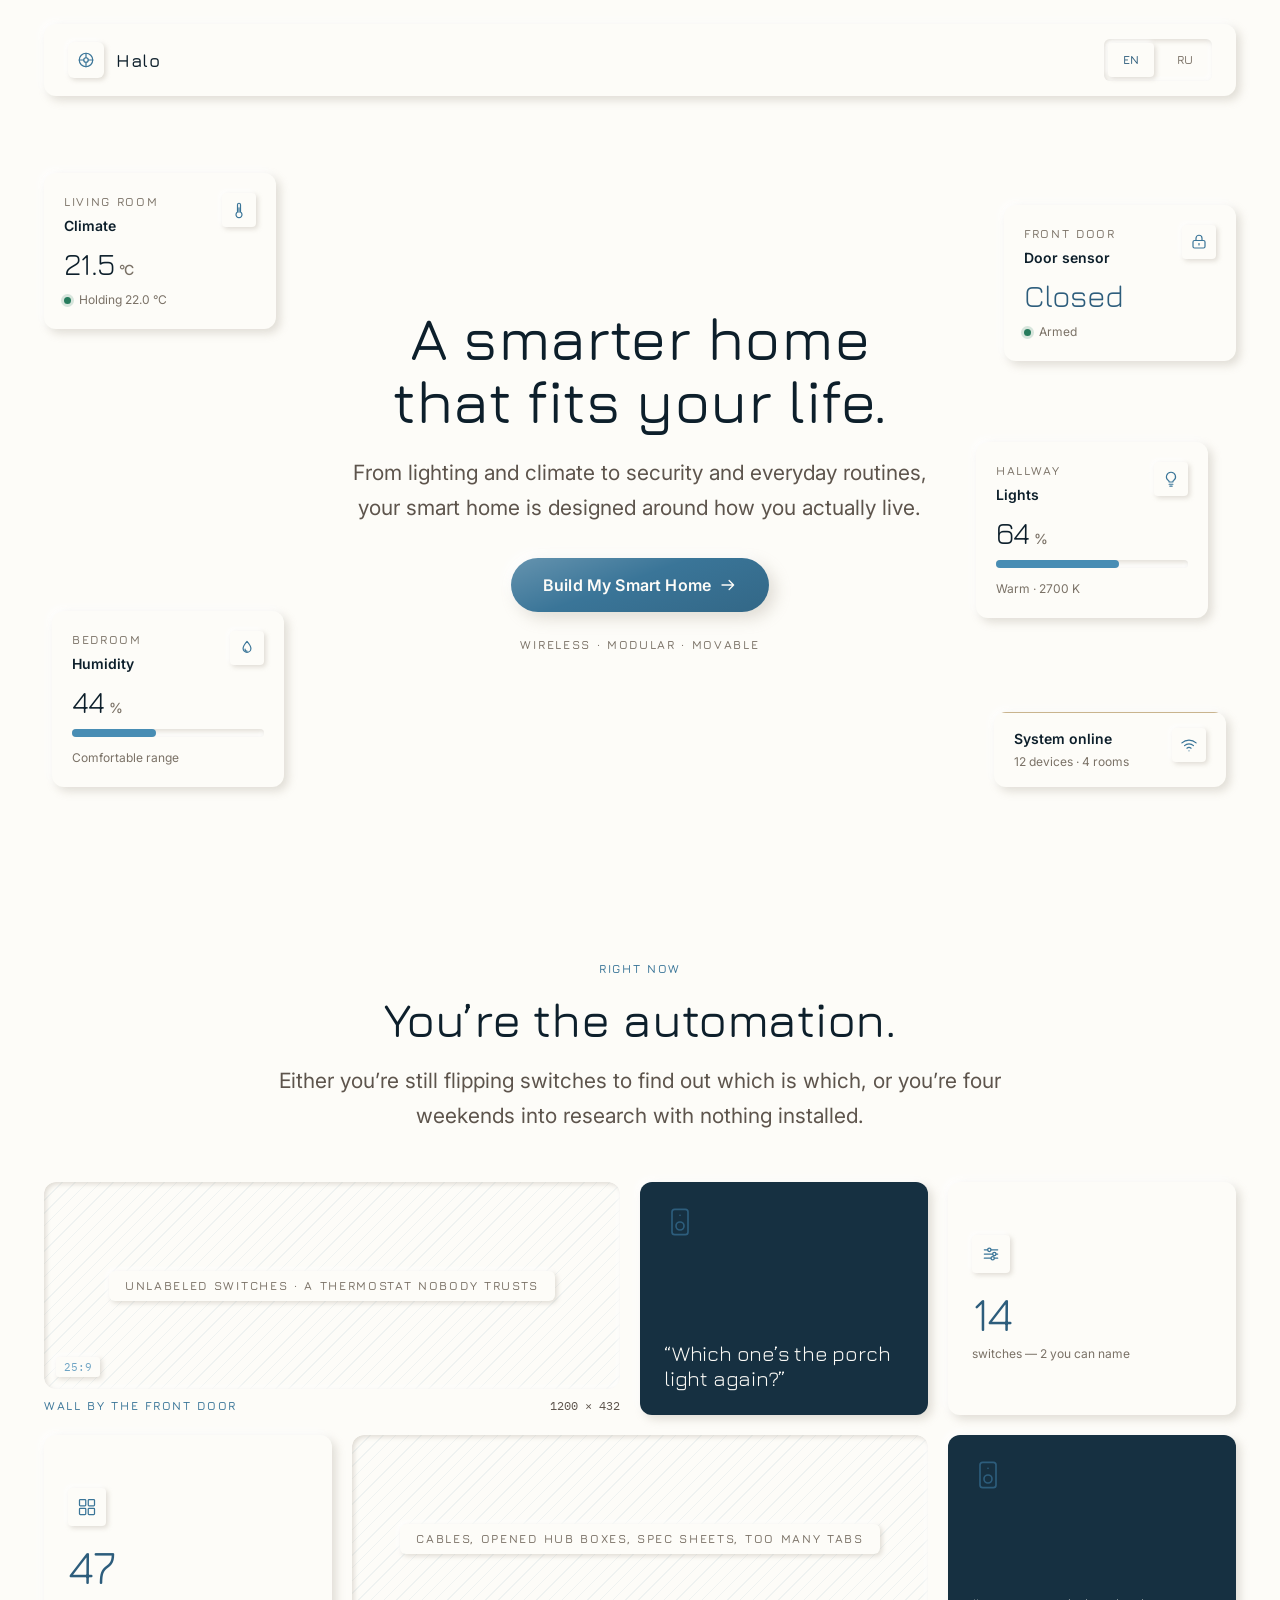
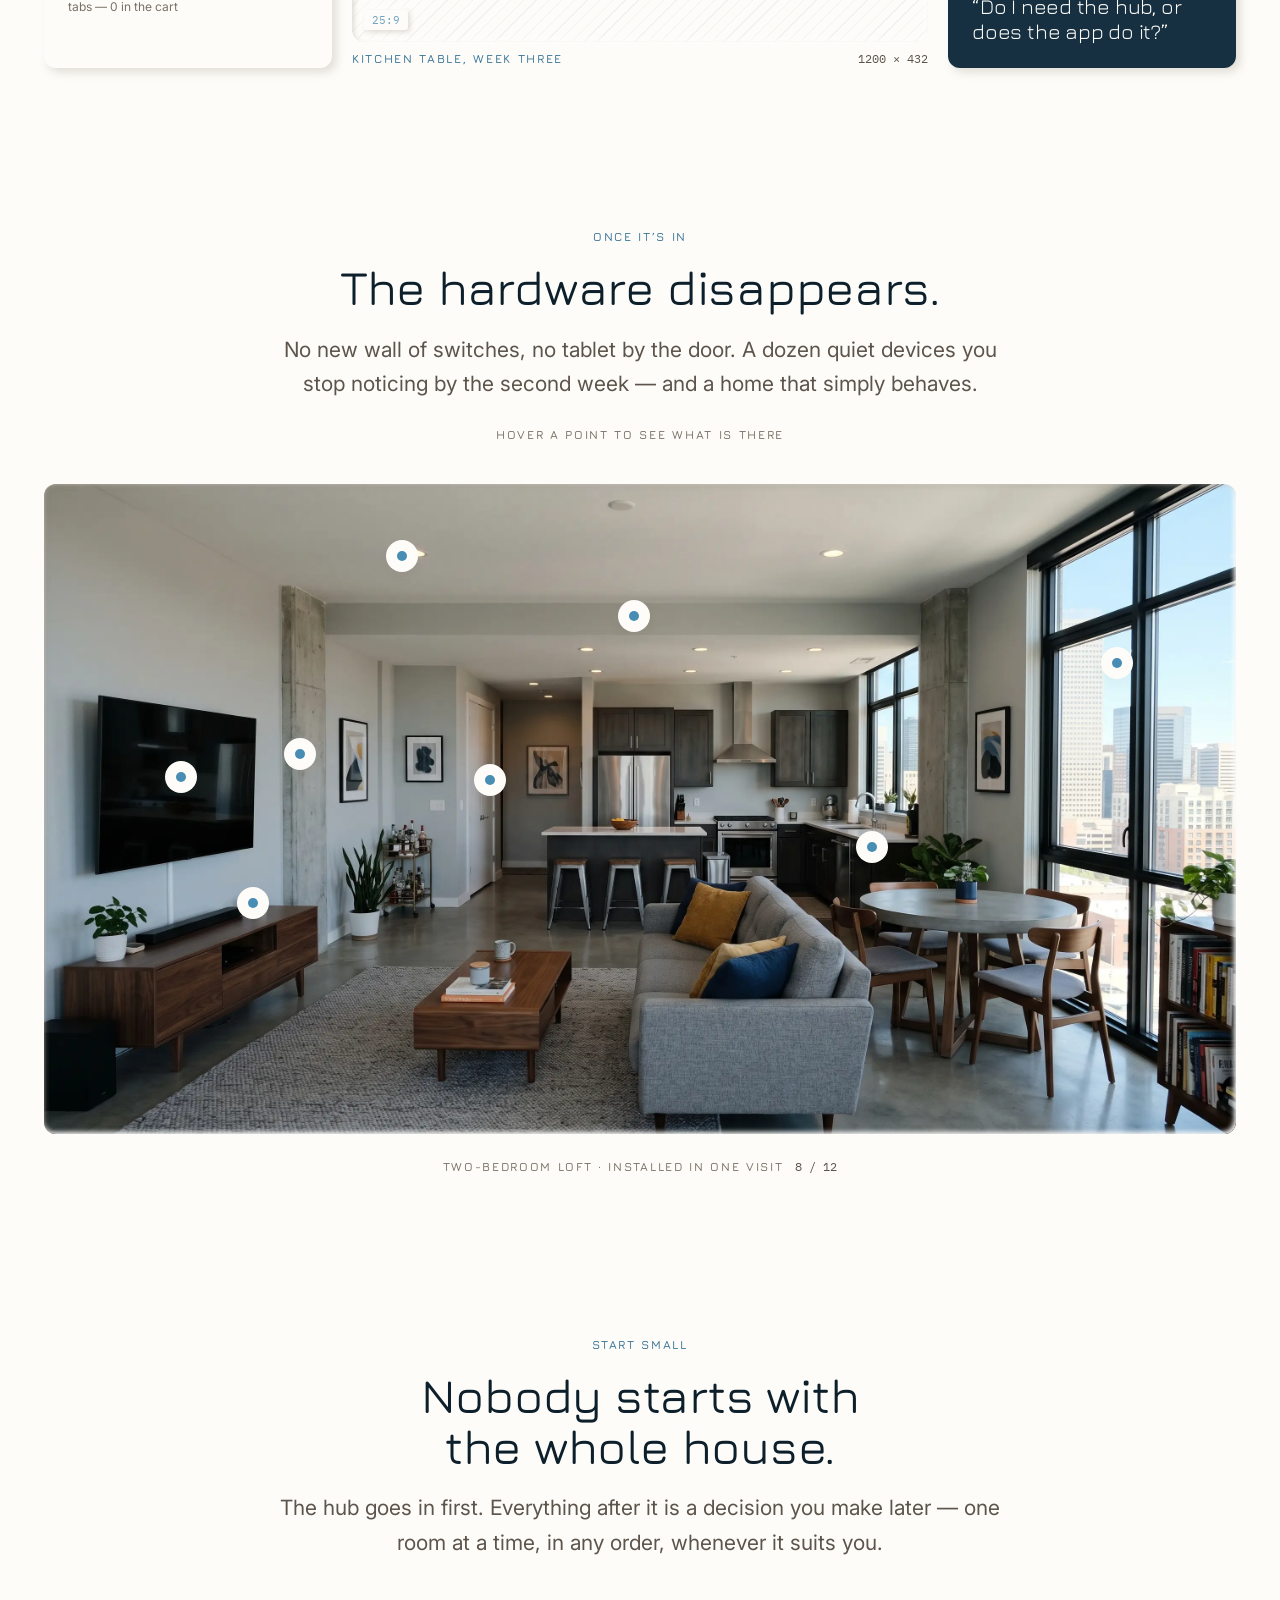
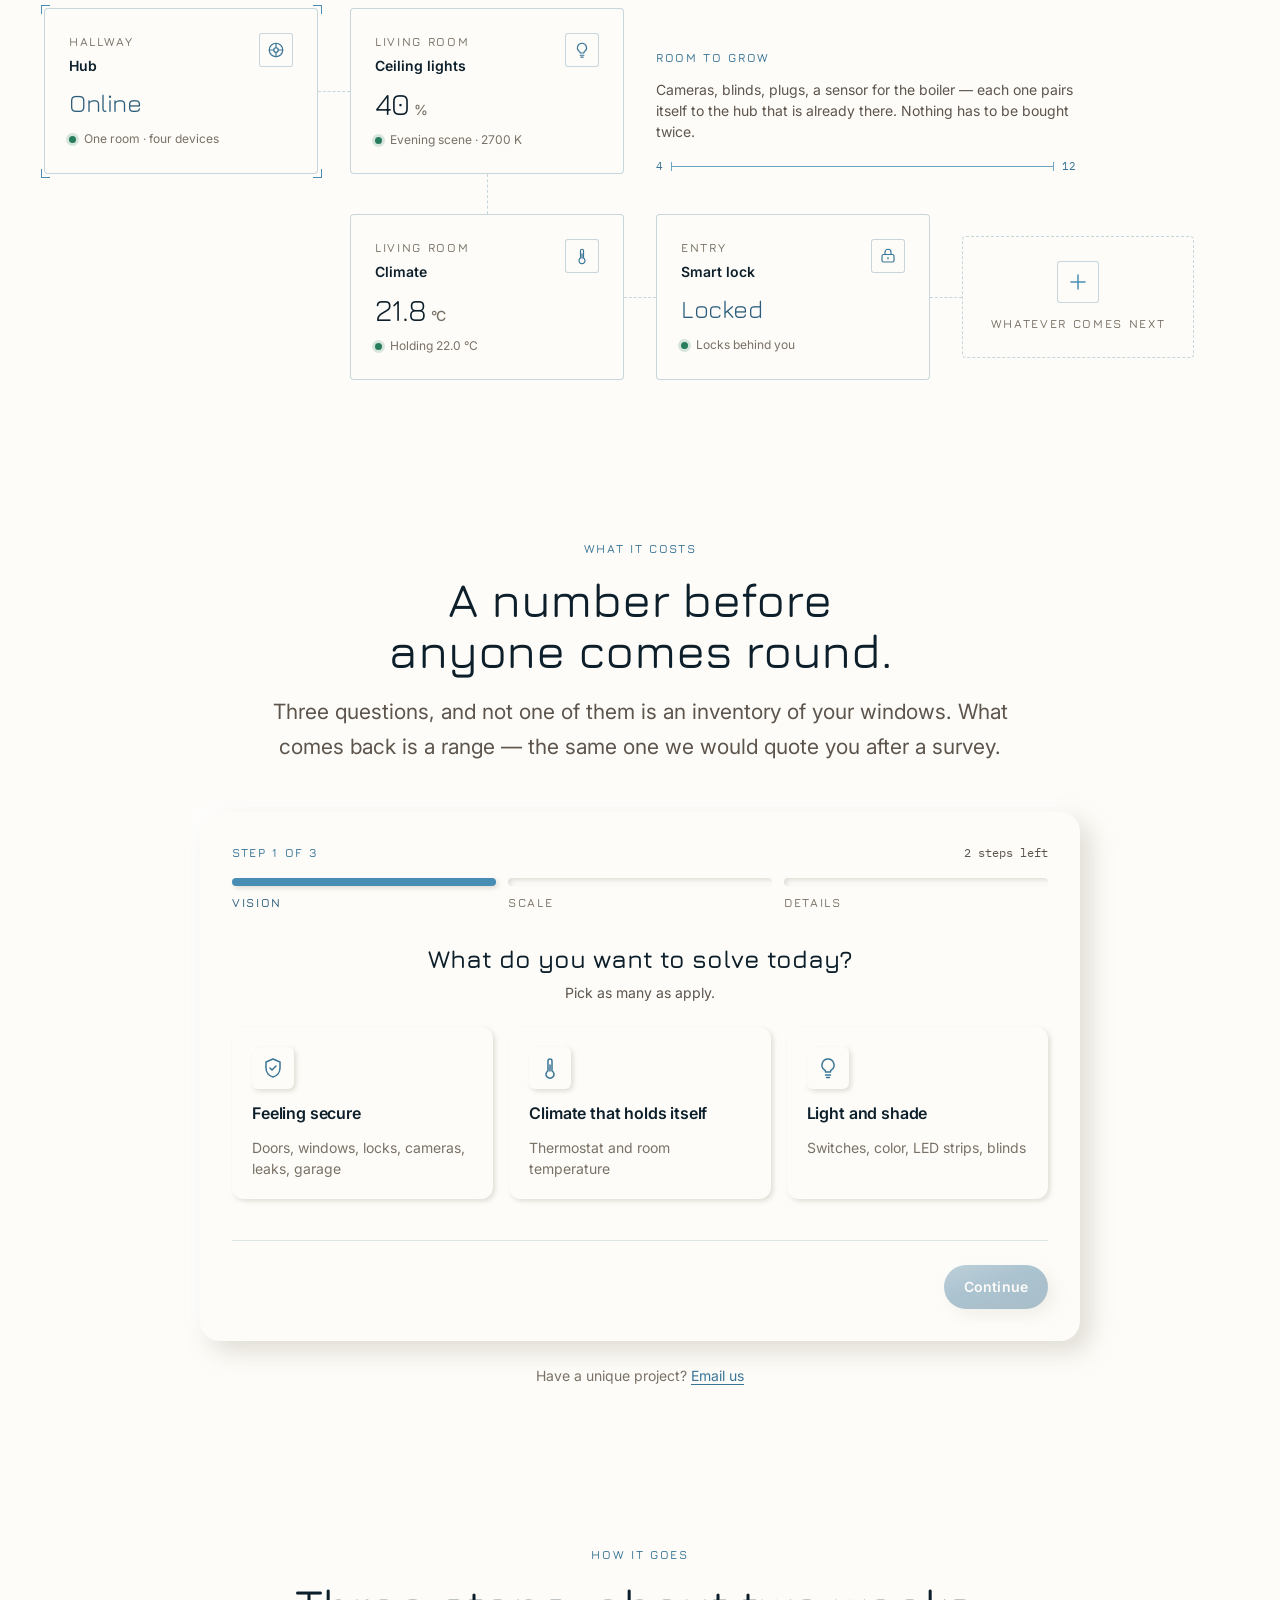
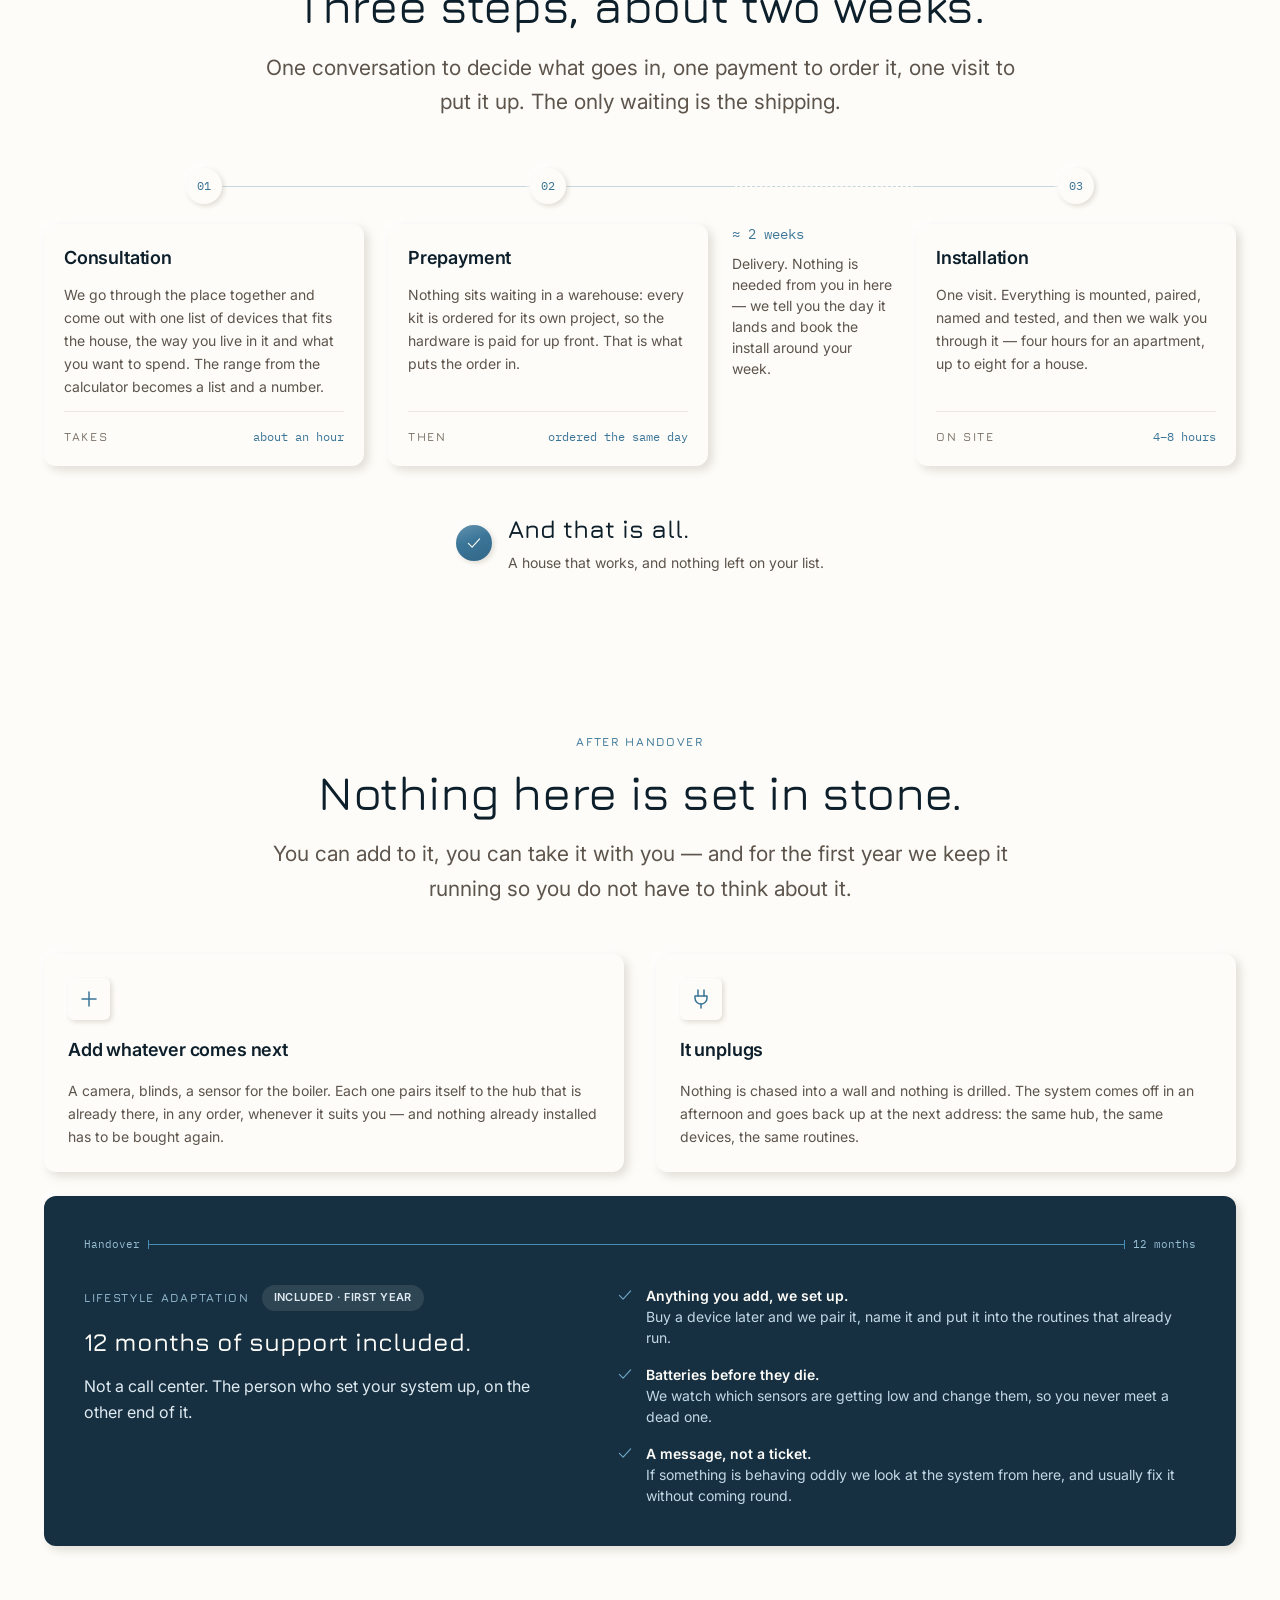
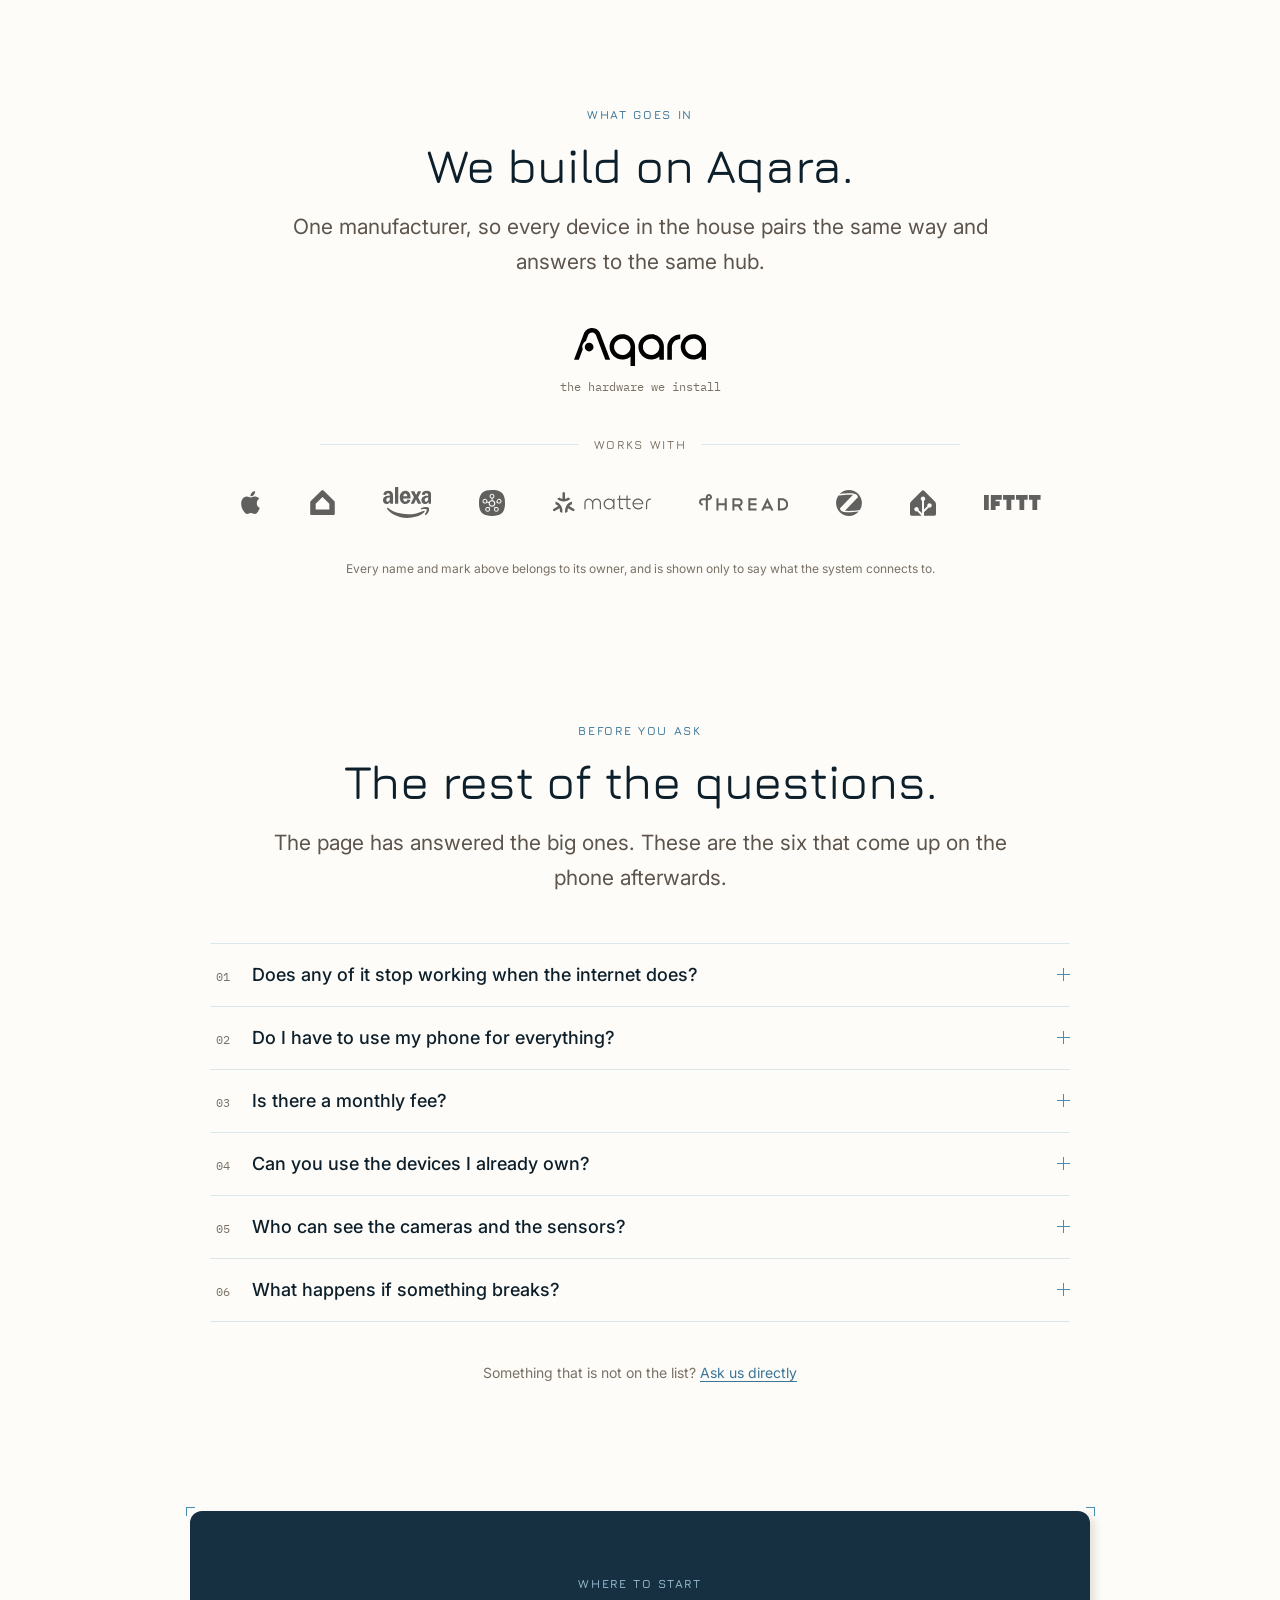
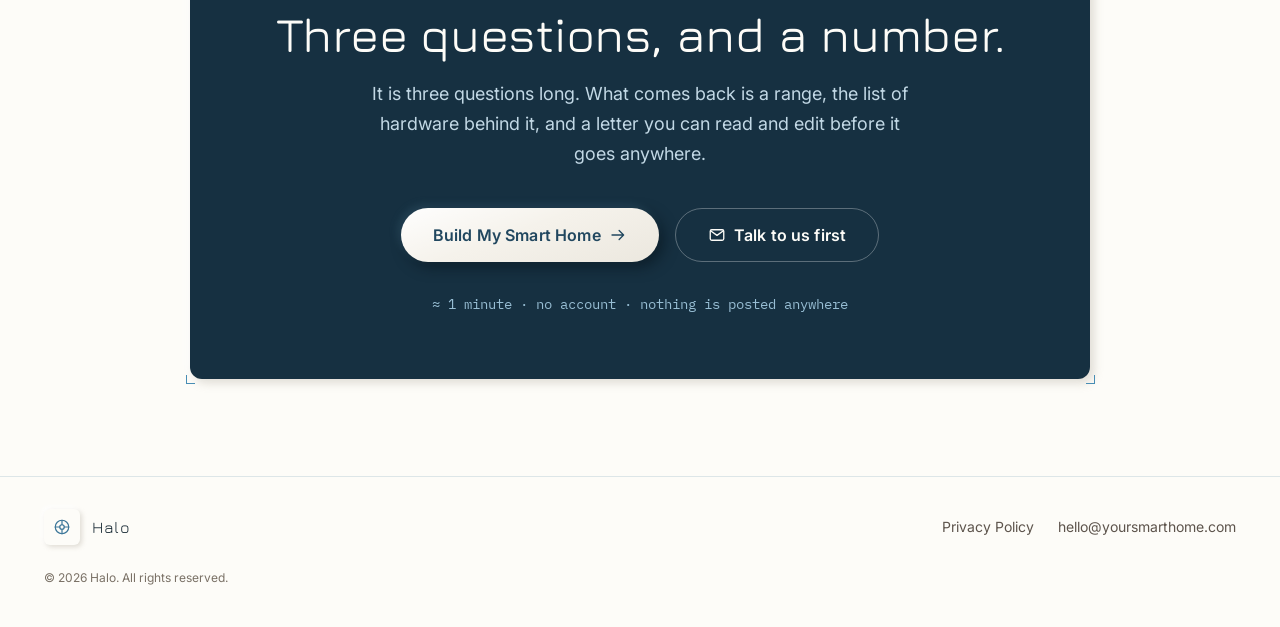
==== commit 096aadf1: "Close the page: sections 09 and 10, a footer, and the privacy page The page ran out on a trademark n" ====
--- a/index.html
+++ b/index.html
@@ -194,7 +194,7 @@
               </p>
 
               <div class="hero__actions" data-anim="rise" style="--d: 420ms">
-                <a class="btn btn--primary btn--lg" href="#calculator">
+                <a class="btn btn--primary btn--lg" href="#calc">
                   <span data-i18n="hero.cta">Build My Smart Home</span>
                   <svg class="icon" aria-hidden="true"><use href="#i-arrow-right" /></svg>
                 </a>
@@ -2265,6 +2265,272 @@
         </div>
       </section>
 
+      <!-- ===== 09 — FAQ: the register at the back of the drawing · no script ===== -->
+      <section class="faq" id="faq" aria-labelledby="faq-title" data-reveal>
+        <div class="container">
+          <header class="faq__head">
+            <p
+              class="label label--accent"
+              data-anim="rise"
+              style="--d: 60ms"
+              data-i18n="faq.eyebrow"
+            >
+              Before you ask
+            </p>
+
+            <h2
+              class="display-3 faq__title"
+              id="faq-title"
+              data-anim="rise"
+              style="--d: 160ms"
+              data-i18n="faq.title"
+            >
+              The rest of the questions.
+            </h2>
+
+            <p
+              class="lede faq__lede"
+              data-anim="rise"
+              style="--d: 280ms"
+              data-i18n="faq.lede"
+            >
+              The page has answered the big ones. These are the six that come up
+              on the phone afterwards.
+            </p>
+          </header>
+
+          <!-- Native <details>: the disclosure, its keyboard and its expanded state
+               all come with it, so the section needs no script. No exclusive group —
+               section 02 turns its cells one at a time for the same reason. -->
+          <ul class="faq__list">
+            <li class="faq__item" data-anim="rise" style="--d: 400ms">
+              <details class="faq__row">
+                <summary class="faq__q">
+                  <span class="mono faq__index" aria-hidden="true">01</span>
+                  <span class="faq__label" data-i18n="faq.q1">
+                    Does any of it stop working when the internet does?
+                  </span>
+                  <span class="faq__mark" aria-hidden="true"></span>
+                </summary>
+
+                <div class="faq__a">
+                  <p class="faq__text" data-i18n="faq.a1">
+                    The hub runs the house, not a server somewhere else. Switches, sensors,
+                  lights and the routines between them carry on through an outage,
+                  because none of it ever left the building. What goes until the line
+                  is back is the app from outside, and the notifications on your
+                  phone.
+                  </p>
+                </div>
+              </details>
+            </li>
+
+            <li class="faq__item" data-anim="rise" style="--d: 460ms">
+              <details class="faq__row">
+                <summary class="faq__q">
+                  <span class="mono faq__index" aria-hidden="true">02</span>
+                  <span class="faq__label" data-i18n="faq.q2">
+                    Do I have to use my phone for everything?
+                  </span>
+                  <span class="faq__mark" aria-hidden="true"></span>
+                </summary>
+
+                <div class="faq__a">
+                  <p class="faq__text" data-i18n="faq.a2">
+                    No. Every light keeps a switch on the wall and every switch still does
+                  the obvious thing, so the house works for somebody who has never
+                  opened the app. The phone is for the house you are not standing in.
+                  </p>
+                </div>
+              </details>
+            </li>
+
+            <li class="faq__item" data-anim="rise" style="--d: 520ms">
+              <details class="faq__row">
+                <summary class="faq__q">
+                  <span class="mono faq__index" aria-hidden="true">03</span>
+                  <span class="faq__label" data-i18n="faq.q3">
+                    Is there a monthly fee?
+                  </span>
+                  <span class="faq__mark" aria-hidden="true"></span>
+                </summary>
+
+                <div class="faq__a">
+                  <p class="faq__text" data-i18n="faq.a3">
+                    No. You pay for the hardware and for the work, once. The year of support
+                  is part of the install rather than a plan you are put on, and nothing
+                  in the system asks for a subscription to keep running.
+                  </p>
+                </div>
+              </details>
+            </li>
+
+            <li class="faq__item" data-anim="rise" style="--d: 580ms">
+              <details class="faq__row">
+                <summary class="faq__q">
+                  <span class="mono faq__index" aria-hidden="true">04</span>
+                  <span class="faq__label" data-i18n="faq.q4">
+                    Can you use the devices I already own?
+                  </span>
+                  <span class="faq__mark" aria-hidden="true"></span>
+                </summary>
+
+                <div class="faq__a">
+                  <p class="faq__text" data-i18n="faq.a4">
+                    Often, yes — anything speaking Zigbee, Matter or Thread will usually join
+                  the hub and be named alongside the rest. We go through what you have
+                  at the consultation and say which of it is worth keeping: a device
+                  that half-works is worse than one you replaced.
+                  </p>
+                </div>
+              </details>
+            </li>
+
+            <li class="faq__item" data-anim="rise" style="--d: 640ms">
+              <details class="faq__row">
+                <summary class="faq__q">
+                  <span class="mono faq__index" aria-hidden="true">05</span>
+                  <span class="faq__label" data-i18n="faq.q5">
+                    Who can see the cameras and the sensors?
+                  </span>
+                  <span class="faq__mark" aria-hidden="true"></span>
+                </summary>
+
+                <div class="faq__a">
+                  <p class="faq__text" data-i18n="faq.a5">
+                    You can, on your own account. We are not in it — during the first year we
+                  look at the system when you ask us to, and that access is yours to
+                  take back whenever you like.
+                  </p>
+                </div>
+              </details>
+            </li>
+
+            <li class="faq__item" data-anim="rise" style="--d: 700ms">
+              <details class="faq__row">
+                <summary class="faq__q">
+                  <span class="mono faq__index" aria-hidden="true">06</span>
+                  <span class="faq__label" data-i18n="faq.q6">
+                    What happens if something breaks?
+                  </span>
+                  <span class="faq__mark" aria-hidden="true"></span>
+                </summary>
+
+                <div class="faq__a">
+                  <p class="faq__text" data-i18n="faq.a6">
+                    The hardware carries the manufacturer’s warranty and we make the claim,
+                  rather than sending you to a form. Inside the first year we come out
+                  and swap the device as part of the support the install came with.
+                  </p>
+                </div>
+              </details>
+            </li>
+          </ul>
+
+          <p class="faq__ask" data-anim="rise" style="--d: 820ms">
+            <span data-i18n="faq.ask">Something that is not on the list?</span>
+            <a href="mailto:hello@yoursmarthome.com" data-i18n="faq.ask.link"
+              >Ask us directly</a
+            >
+          </p>
+        </div>
+      </section>
+
+      <!-- ===== 10 — CTA: the calculator asked for again, on the page's last panel ===== -->
+      <section class="cta" id="cta" aria-labelledby="cta-title" data-reveal>
+        <div class="container">
+          <div
+            class="card card--ink ticks cta__panel"
+            data-anim="pop"
+            style="--d: 120ms"
+          >
+            <p
+              class="label cta__eyebrow"
+              data-anim="rise"
+              style="--d: 260ms"
+              data-i18n="cta.eyebrow"
+            >
+              Where to start
+            </p>
+
+            <h2
+              class="display-3 cta__title"
+              id="cta-title"
+              data-anim="rise"
+              style="--d: 360ms"
+              data-i18n="cta.title"
+            >
+              Three questions, and a number.
+            </h2>
+
+            <p
+              class="cta__lede"
+              data-anim="rise"
+              style="--d: 460ms"
+              data-i18n="cta.lede"
+            >
+              It is three questions long. What comes back is a range, the list
+              of hardware behind it, and a letter you can read and edit before
+              it goes anywhere.
+            </p>
+
+            <div class="cta__actions" data-anim="rise" style="--d: 580ms">
+              <!-- The hero's own key: a repeat that cannot drift from what it repeats. -->
+              <a class="btn btn--inverse btn--lg" href="#calc">
+                <span data-i18n="hero.cta">Build My Smart Home</span>
+                <svg class="icon" aria-hidden="true">
+                  <use href="#i-arrow-right" />
+                </svg>
+              </a>
+
+              <a
+                class="btn btn--inverse-outline btn--lg"
+                href="mailto:hello@yoursmarthome.com"
+              >
+                <svg class="icon" aria-hidden="true"><use href="#i-mail" /></svg>
+                <span data-i18n="cta.secondary">Talk to us first</span>
+              </a>
+            </div>
+
+            <p
+              class="mono cta__note"
+              data-anim="rise"
+              style="--d: 700ms"
+              data-i18n="cta.note"
+            >
+              ≈ 1 minute · no account · nothing is posted anywhere
+            </p>
+          </div>
+        </div>
+      </section>
+
     </main>
+
+    <footer class="site-foot">
+      <div class="container">
+        <div class="site-foot__row">
+          <a class="site-foot__brand" href="#top">
+            <span class="brandmark"
+              ><svg class="icon icon--sm"><use href="#i-hub" /></svg
+            ></span>
+            Halo
+          </a>
+
+          <nav
+            class="site-foot__links"
+            data-i18n-aria-label="foot.navLabel"
+            aria-label="Footer"
+          >
+            <a href="privacy.html" data-i18n="foot.privacy">Privacy Policy</a>
+            <!-- An address is not copy, so it carries no key. -->
+            <a href="mailto:hello@yoursmarthome.com">hello@yoursmarthome.com</a>
+          </nav>
+        </div>
+
+        <p class="caption site-foot__note" data-i18n="foot.note">
+          © 2026 Halo. All rights reserved.
+        </p>
+      </div>
+    </footer>
   </body>
 </html>
--- a/css/base.css
+++ b/css/base.css
@@ -24,6 +24,16 @@
   background-color: var(--bg);
   -webkit-font-smoothing: antialiased;
   text-rendering: optimizeLegibility;
+  /* A page shorter than the screen — a legal page — still puts its footer on
+     the fold rather than halfway up the paper. svh is the toolbar-visible
+     height, which is the one a footer should sit at. */
+  min-height: 100vh;
+  min-height: 100svh;
+  display: flex;
+  flex-direction: column;
+}
+body > main {
+  flex: 1 0 auto;
 }
 
 img,
--- a/css/components.css
+++ b/css/components.css
@@ -632,6 +632,12 @@
   color: var(--steel-200);
 }
 .card--ink .label {
+  color: var(--steel-300);
+}
+/* Mono is set --text-muted for paper, which is all but black on the ink ground.
+   It takes --steel-300, the same step the label does: mono is the lighter face
+   of the two and --steel-400 leaves it faint at annotation sizes. */
+.card--ink .mono {
   color: var(--steel-300);
 }
 .card--ink .card__foot {
--- a/css/sections.css
+++ b/css/sections.css
@@ -2254,3 +2254,403 @@
     column-gap: var(--space-12);
   }
 }
+
+/* ---- 09 — FAQ · 560px · no script -------------------------------------- */
+
+/* The register at the back of the drawing: numbered notes, each folded away
+   until it is asked for. <details> is the disclosure, so nothing here is
+   state the page has to keep. */
+
+.faq {
+  padding-block: var(--space-16) var(--space-24);
+}
+
+.faq__head {
+  max-width: var(--container-narrow);
+  margin-inline: auto;
+  text-align: center;
+}
+.faq__title {
+  margin-top: var(--space-4);
+  text-wrap: balance;
+}
+.faq__lede {
+  margin-top: var(--space-5);
+  text-wrap: pretty;
+}
+
+/* ---- The register ------------------------------------------------------- */
+
+/* The index column is declared once here: the question sits after it and the
+   answer starts where the question does, so one pair of values places both. */
+.faq__list {
+  --faq-index: 26px;
+  --faq-gap: var(--space-4);
+  list-style: none;
+  padding: 0;
+  margin: var(--space-12) auto 0;
+  max-width: 860px;
+  border-bottom: var(--hair) solid var(--line-hair);
+}
+.faq__item {
+  border-top: var(--hair) solid var(--line-hair);
+}
+
+.faq__q {
+  display: grid;
+  grid-template-columns: var(--faq-index) minmax(0, 1fr) auto;
+  column-gap: var(--faq-gap);
+  align-items: baseline;
+  padding-block: var(--space-5);
+  cursor: pointer;
+  list-style: none;
+}
+.faq__q::-webkit-details-marker {
+  display: none;
+}
+.faq__q:focus-visible {
+  border-radius: var(--radius-md);
+}
+
+/* Centered in its column, so the bracket down the side of the answer lands
+   under the numeral rather than beside it. */
+.faq__index {
+  text-align: center;
+  color: var(--text-subtle);
+  transition: color var(--dur) var(--ease);
+}
+
+/* Not a heading: a question is a line of the register, and <summary> is
+   already announced as the control that opens it. */
+.faq__label {
+  font-size: var(--text-lg);
+  font-weight: var(--weight-medium);
+  line-height: var(--leading-snug);
+  color: var(--text);
+  text-wrap: pretty;
+  transition: color var(--dur) var(--ease);
+}
+
+.faq__q:hover .faq__index,
+.faq__row[open] .faq__index {
+  color: var(--steel-600);
+}
+.faq__row[open] .faq__label {
+  color: var(--steel-700);
+}
+
+/* ---- The mark ----------------------------------------------------------- */
+
+/* Two hairlines rather than a glyph, so the control belongs to the drawing.
+   An empty box takes its baseline from its bottom edge, so a 13px one sits its
+   bars level with the index — first line of the question, however many it runs
+   to. */
+.faq__mark {
+  position: relative;
+  width: 13px;
+  height: 13px;
+  color: var(--line-strong);
+  transition: color var(--dur) var(--ease);
+}
+.faq__mark::before,
+.faq__mark::after {
+  content: "";
+  position: absolute;
+  left: 0;
+  right: 0;
+  /* Not translateY: the transform is spent on the quarter-turn. */
+  top: calc(50% - var(--hair) / 2);
+  height: var(--hair);
+  background: currentColor;
+  transition: transform var(--dur-slow) var(--ease),
+    opacity var(--dur) var(--ease);
+}
+.faq__mark::after {
+  transform: rotate(90deg);
+}
+/* The plus turns a quarter and loses its upright — a minus, never a cross. */
+.faq__row[open] .faq__mark::after {
+  transform: rotate(180deg);
+  opacity: 0;
+}
+.faq__q:hover .faq__mark {
+  color: var(--steel-600);
+}
+
+/* ---- The answer --------------------------------------------------------- */
+
+.faq__a {
+  position: relative;
+  padding-left: calc(var(--faq-index) + var(--faq-gap));
+  padding-bottom: var(--space-6);
+}
+/* A note on a drawing is bracketed to its number, so the answer is too. */
+.faq__a::before {
+  content: "";
+  position: absolute;
+  left: calc(var(--faq-index) / 2);
+  top: 0;
+  bottom: var(--space-6);
+  width: var(--hair);
+  background: var(--line-hair);
+}
+.faq__text {
+  max-width: 62ch;
+  color: var(--text-muted);
+  line-height: var(--leading-relaxed);
+  text-wrap: pretty;
+}
+
+/* The answer is created on open, so its arrival is a keyframe: there is no
+   earlier state for a transition to start from. */
+@keyframes faq-open {
+  from {
+    opacity: 0;
+    transform: translateY(-6px);
+  }
+  to {
+    opacity: 1;
+    transform: none;
+  }
+}
+.faq__row[open] .faq__a {
+  animation: faq-open var(--dur-slow) var(--ease) both;
+}
+
+/* Where the box's own height can be interpolated the fold opens; everywhere
+   else the height snaps and only the copy fades in. Scoped to the section:
+   interpolate-size inherits, and nothing else on the page asked for it. */
+@supports (interpolate-size: allow-keywords) {
+  .faq {
+    interpolate-size: allow-keywords;
+  }
+  .faq__row::details-content {
+    block-size: 0;
+    overflow: hidden;
+    transition: block-size var(--dur-slow) var(--ease),
+      content-visibility var(--dur-slow) var(--ease) allow-discrete;
+  }
+  .faq__row[open]::details-content {
+    block-size: auto;
+  }
+}
+
+/* ---- The way out -------------------------------------------------------- */
+
+.faq__ask {
+  margin-top: var(--space-10);
+  text-align: center;
+  font-size: var(--text-sm);
+  color: var(--text-subtle);
+}
+.faq__ask a {
+  color: var(--steel-600);
+  text-decoration-thickness: 1px;
+}
+
+@media (max-width: 560px) {
+  .faq {
+    padding-block: var(--space-12) var(--space-16);
+  }
+  .faq__lede {
+    font-size: var(--text-lg);
+  }
+  .faq__list {
+    --faq-index: 20px;
+    --faq-gap: var(--space-3);
+    margin-top: var(--space-8);
+  }
+  .faq__label {
+    font-size: var(--text-md);
+  }
+}
+
+/* ---- 10 — CTA · 560px · no script -------------------------------------- */
+
+/* The close: the calculator asked for one more time. The page's second and
+   last ink panel — section 07 takes the paper away for the one new claim, and
+   this takes it away for the one thing the page wants done. */
+
+.cta {
+  padding-block: var(--space-8) var(--space-24);
+}
+
+/* The card's own flex gap would compound with the margins below, and this is a
+   centered stack of head elements like every other section head on the page. */
+.cta__panel {
+  gap: 0;
+  max-width: 900px;
+  margin-inline: auto;
+  padding: var(--space-16) var(--space-12);
+  align-items: center;
+  text-align: center;
+}
+
+.cta__title {
+  margin-top: var(--space-4);
+  color: var(--paper-000);
+  text-wrap: balance;
+}
+.cta__lede {
+  margin-top: var(--space-5);
+  max-width: 52ch;
+  font-size: var(--text-lg);
+  line-height: var(--leading-relaxed);
+  color: var(--steel-200);
+  text-wrap: pretty;
+}
+
+/* The pair the page has had all along: the calculator, and a person. */
+.cta__actions {
+  margin-top: var(--space-10);
+  display: flex;
+  flex-wrap: wrap;
+  justify-content: center;
+  gap: var(--space-4);
+}
+
+/* A line to be read rather than a value to be checked, so it steps up from the
+   sheet's annotation size — 12px of mono is lost on a panel this wide.
+   Balanced because a dot-separated line otherwise breaks mid-phrase on a phone. */
+.cta__note {
+  margin-top: var(--space-8);
+  font-size: var(--text-sm);
+  text-wrap: balance;
+}
+
+@media (max-width: 560px) {
+  .cta {
+    padding-block: var(--space-4) var(--space-16);
+  }
+  .cta__panel {
+    padding: var(--space-10) var(--space-6);
+  }
+  .cta__lede {
+    font-size: var(--text-md);
+  }
+  /* Two pills side by side stop fitting long before the panel does. */
+  .cta__actions {
+    flex-direction: column;
+    align-self: stretch;
+  }
+  .cta__actions .btn {
+    width: 100%;
+  }
+}
+
+/* ---- Site footer — on every page --------------------------------------- */
+
+/* A hairline, the brand, the two links anyone comes down here for, and the
+   legal line. Nothing else: the close above it is what the foot of the page
+   is for, and a footer that competes with it takes the ask away. */
+
+.site-foot {
+  border-top: var(--hair) solid var(--line-hair);
+  padding-block: var(--space-8) var(--space-10);
+}
+
+.site-foot__row {
+  display: flex;
+  align-items: center;
+  justify-content: space-between;
+  flex-wrap: wrap;
+  gap: var(--space-4) var(--space-6);
+}
+
+.site-foot__brand {
+  display: inline-flex;
+  align-items: center;
+  gap: var(--space-3);
+  color: var(--text);
+  text-decoration: none;
+  font-family: var(--font-display);
+  font-size: var(--text-md);
+  letter-spacing: var(--tracking-wide);
+}
+
+.site-foot__links {
+  display: flex;
+  flex-wrap: wrap;
+  align-items: center;
+  gap: var(--space-3) var(--space-6);
+}
+.site-foot__links a {
+  font-size: var(--text-sm);
+  color: var(--text-muted);
+  text-decoration: none;
+}
+.site-foot__links a:hover {
+  color: var(--steel-700);
+  text-decoration: underline;
+}
+
+.site-foot__note {
+  margin-top: var(--space-6);
+}
+
+/* One column, centered — the page it hangs off is centered at this width too. */
+@media (max-width: 560px) {
+  .site-foot__row {
+    flex-direction: column;
+    justify-content: center;
+    gap: var(--space-5);
+  }
+  .site-foot__links {
+    justify-content: center;
+    gap: var(--space-2) var(--space-5);
+  }
+  .site-foot__note {
+    text-align: center;
+  }
+}
+
+/* ---- Legal pages · privacy.html ---------------------------------------- */
+
+/* A single measure of prose under a heading. The landing page's five sheets
+   are the whole stylesheet here, so this is the only block it adds. */
+
+.doc {
+  padding-block: var(--space-16) var(--space-24);
+}
+
+.doc__head,
+.doc__body {
+  max-width: var(--container-narrow);
+  margin-inline: auto;
+}
+/* Pulled back by the button's own padding so the glyph, not the pill, starts
+   where the heading under it does. --btn-px is the size modifier's, so the
+   offset follows the button rather than repeating a number. */
+.doc__back {
+  margin-bottom: var(--space-6);
+  margin-inline-start: calc(var(--btn-px) * -1);
+}
+.doc__back .icon {
+  transform: rotate(180deg);
+}
+
+.doc__title {
+  margin-top: var(--space-4);
+  text-wrap: balance;
+}
+.doc__body {
+  margin-top: var(--space-10);
+}
+
+/* Set as a marker rather than as copy, so an unwritten policy reads as one. */
+.doc__tbd {
+  font-size: var(--text-md);
+  color: var(--text-subtle);
+}
+
+@media (max-width: 560px) {
+  .doc {
+    padding-block: var(--space-12) var(--space-16);
+  }
+  /* "Конфиденциальности" is one 18-character word and display-3 has stopped
+     clamping by here, so it sits flush to the measure. A legal heading has no
+     need of the display size on a phone. */
+  .doc__title {
+    font-size: var(--text-2xl);
+  }
+}
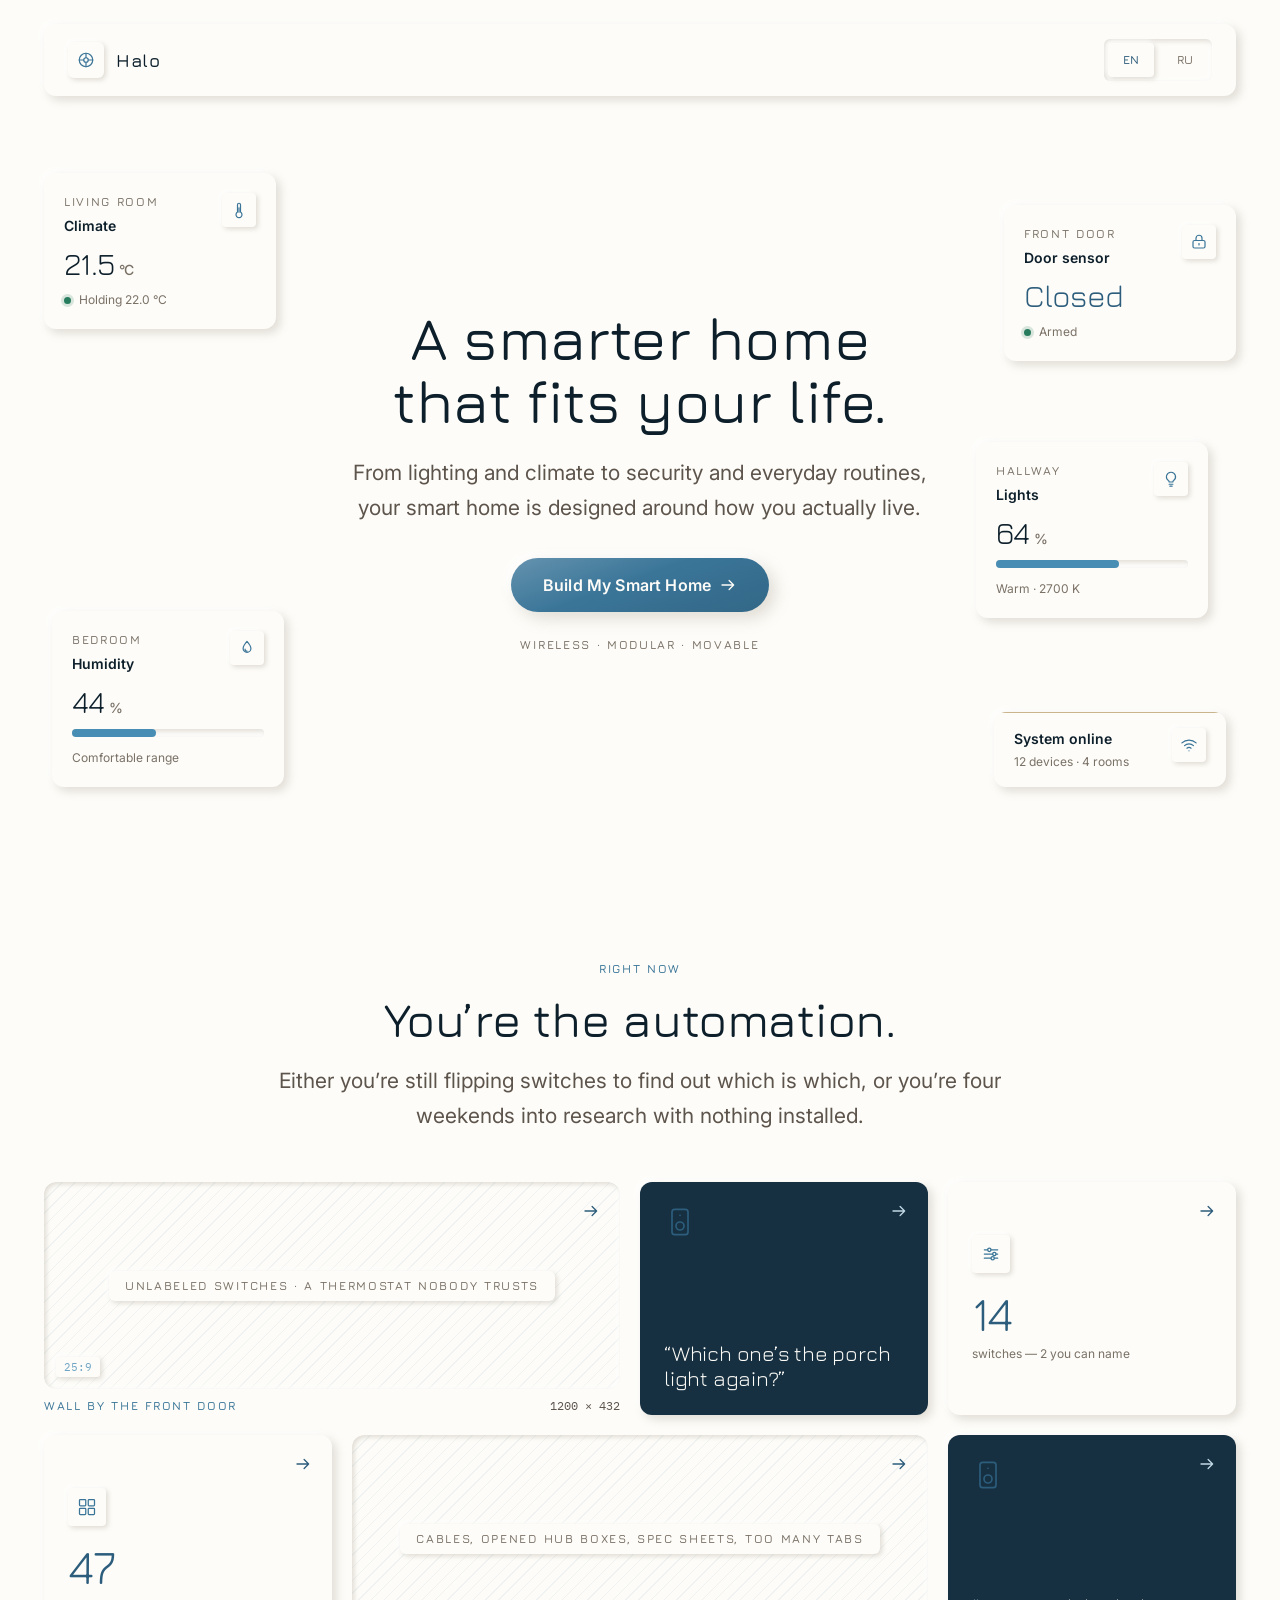
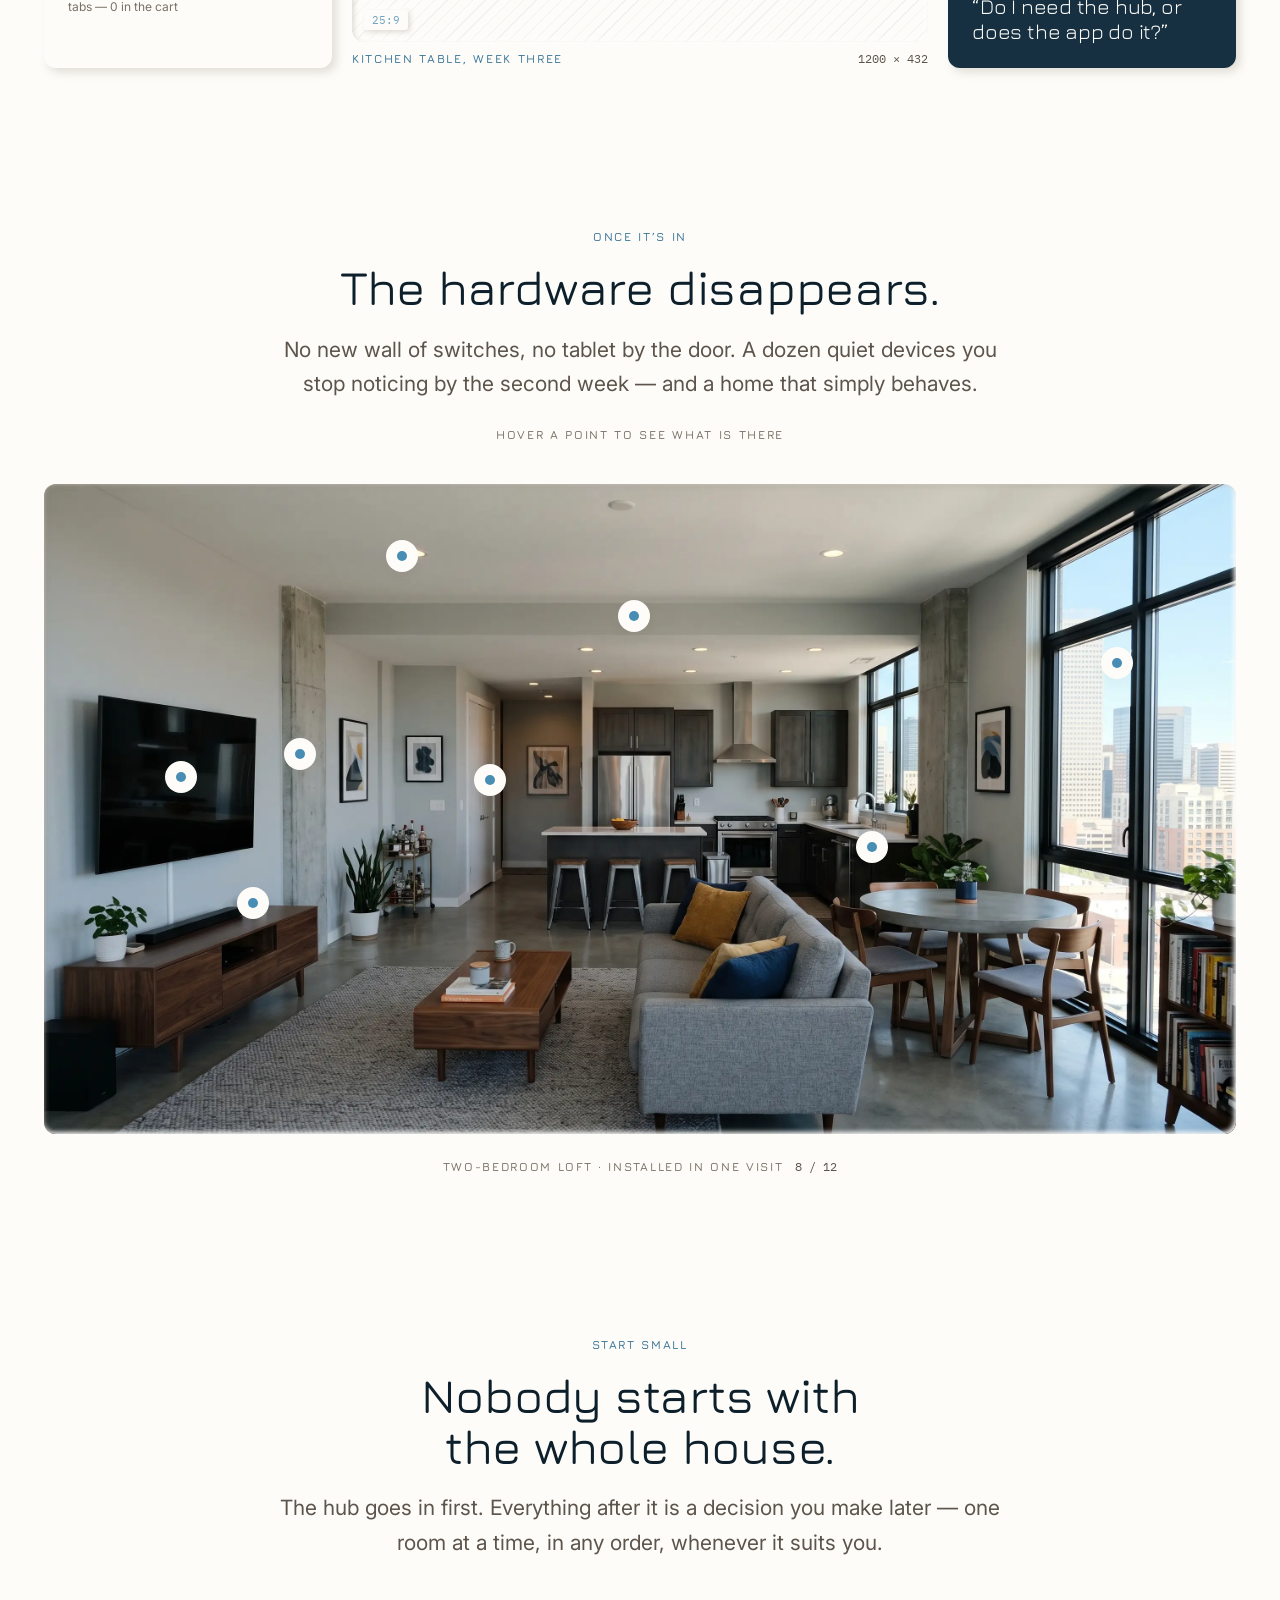
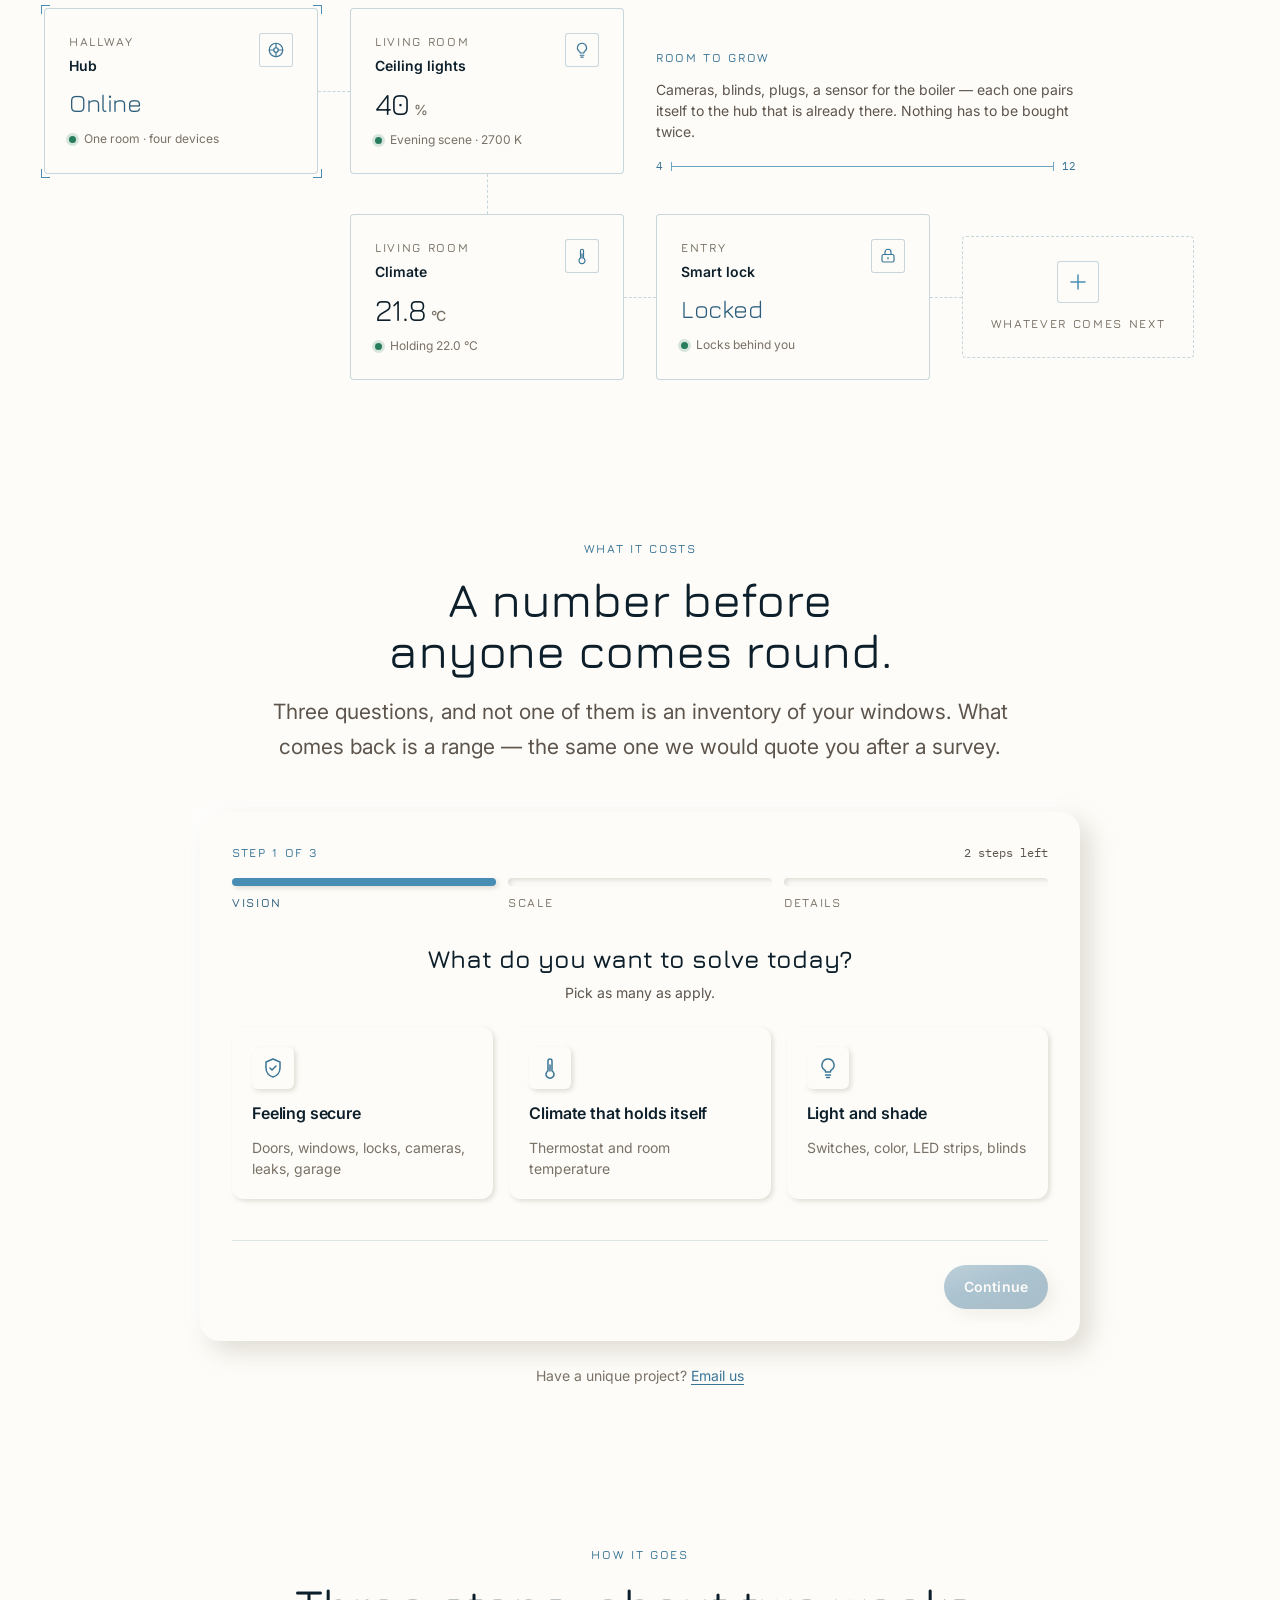
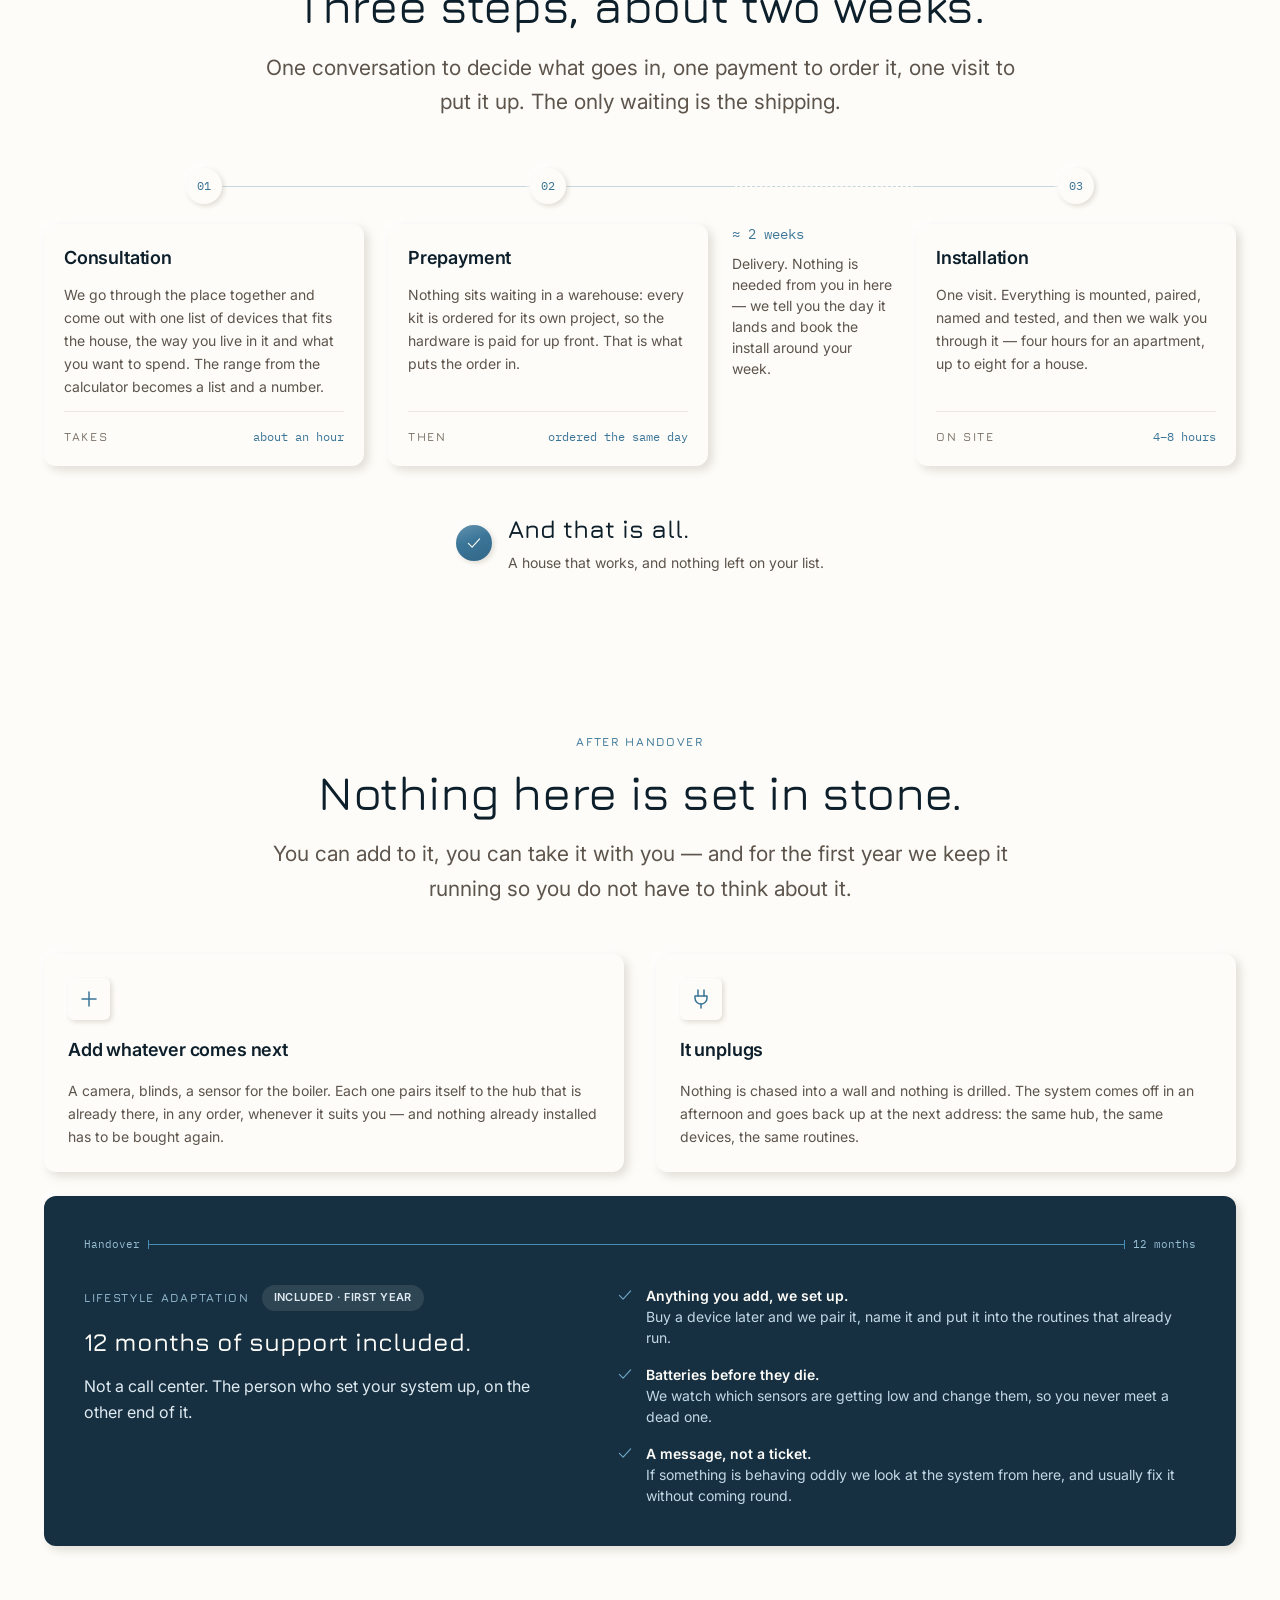
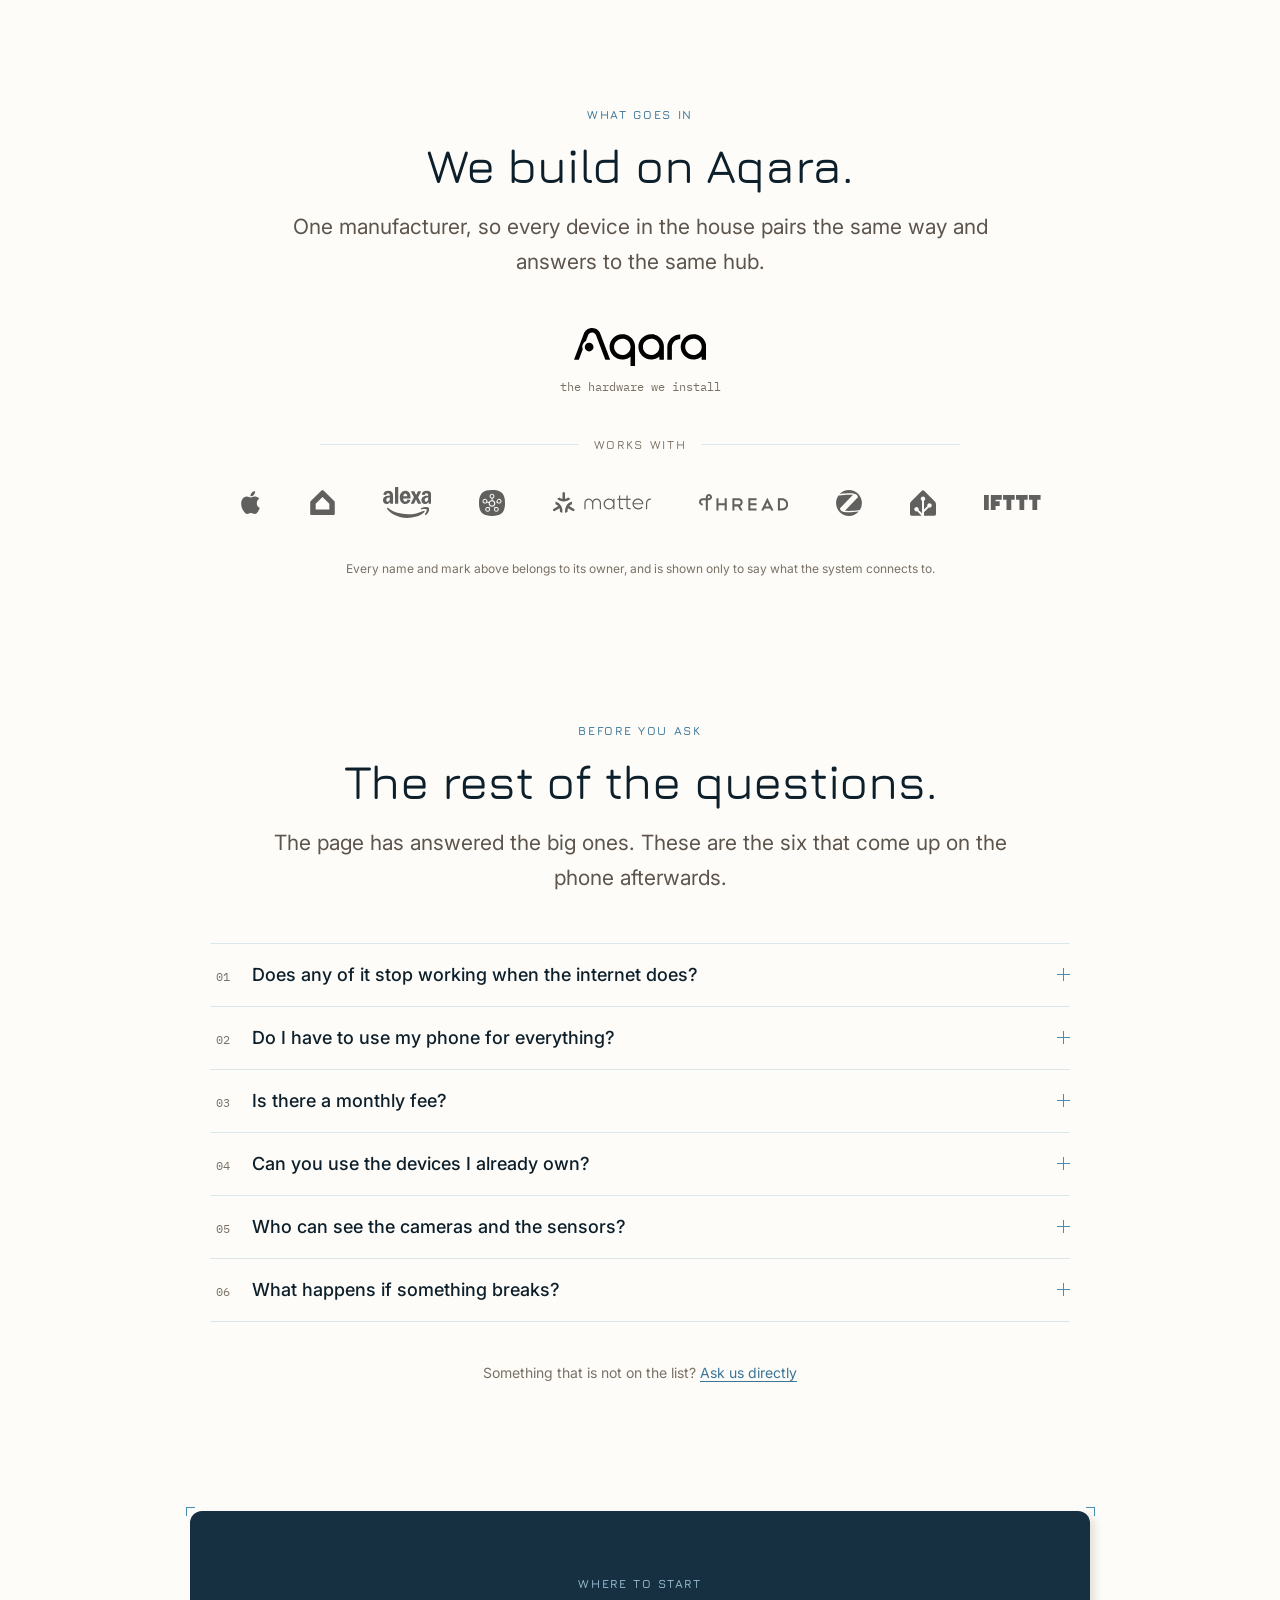
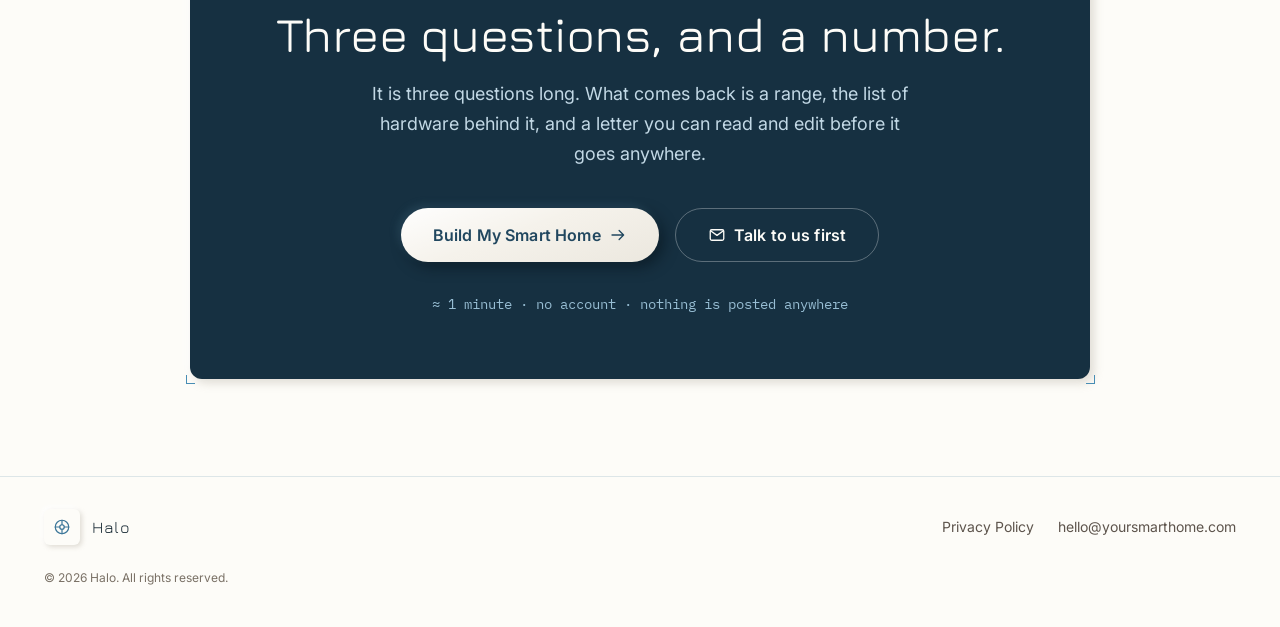
==== commit a3fb515c: "Fix what a release audit turned up: the focus ring, 320px in Russian, reduced motion Six findings, n" ====
--- a/index.html
+++ b/index.html
@@ -7,6 +7,11 @@
     <meta
       name="description"
       content="Wireless, modular smart home systems designed around how you actually live. No drilling, no complicated installation, no commitment to one address."
+    />
+    <!-- The brandmark, inline: no request, and the same drawing as #i-hub. -->
+    <link
+      rel="icon"
+      href="data:image/svg+xml,%3Csvg xmlns='http://www.w3.org/2000/svg' viewBox='0 0 24 24' fill='none' stroke='%233a7598' stroke-width='1.5' stroke-linecap='round'%3E%3Ccircle cx='12' cy='12' r='3'/%3E%3Ccircle cx='12' cy='12' r='9'/%3E%3Cpath d='M12 3v6M12 15v6M3 12h6M15 12h6'/%3E%3C/svg%3E"
     />
     <link rel="preconnect" href="https://fonts.googleapis.com" />
     <link rel="preconnect" href="https://fonts.gstatic.com" crossorigin />
@@ -144,7 +149,7 @@
         <nav class="navbar" data-i18n-aria-label="nav.label" aria-label="Main">
           <a class="navbar__brand" href="#top">
             <span class="brandmark"
-              ><svg class="icon icon--sm"><use href="#i-hub" /></svg
+              ><svg class="icon icon--sm" aria-hidden="true"><use href="#i-hub" /></svg
             ></span>
             Halo
           </a>
@@ -215,7 +220,7 @@
               <div class="hero__widget hero__widget--leak" data-leak>
                 <article class="card hero__device hero__alert">
                   <span class="icon-plate hero__plate hero__plate--alert"
-                    ><svg class="icon icon--sm"><use href="#i-alert" /></svg
+                    ><svg class="icon icon--sm" aria-hidden="true"><use href="#i-alert" /></svg
                   ></span>
                   <span class="hero__alert-text">
                     <span class="device__name" data-i18n="w.leak.title"
@@ -240,7 +245,7 @@
                       <span class="device__name" data-i18n="w.climate.name">Climate</span>
                     </div>
                     <span class="icon-plate hero__plate"
-                      ><svg class="icon icon--sm"><use href="#i-thermostat" /></svg
+                      ><svg class="icon icon--sm" aria-hidden="true"><use href="#i-thermostat" /></svg
                     ></span>
                   </div>
                   <div class="device__reading" data-reading>
@@ -267,7 +272,7 @@
                       <span class="device__name" data-i18n="w.humidity.name">Humidity</span>
                     </div>
                     <span class="icon-plate hero__plate"
-                      ><svg class="icon icon--sm"><use href="#i-drop" /></svg
+                      ><svg class="icon icon--sm" aria-hidden="true"><use href="#i-drop" /></svg
                     ></span>
                   </div>
                   <div class="device__reading" data-reading>
@@ -293,7 +298,7 @@
                       <span class="device__name" data-i18n="w.door.name">Door sensor</span>
                     </div>
                     <span class="icon-plate hero__plate"
-                      ><svg class="icon icon--sm" data-door-icon>
+                      ><svg class="icon icon--sm" aria-hidden="true" data-door-icon>
                         <use href="#i-lock" /></svg
                     ></span>
                   </div>
@@ -323,7 +328,7 @@
                       <span class="device__name" data-i18n="w.lights.name">Lights</span>
                     </div>
                     <span class="icon-plate hero__plate"
-                      ><svg class="icon icon--sm"><use href="#i-bulb" /></svg
+                      ><svg class="icon icon--sm" aria-hidden="true"><use href="#i-bulb" /></svg
                     ></span>
                   </div>
                   <div class="device__reading">
@@ -351,7 +356,7 @@
                       <span class="caption" data-i18n="w.hub.note">12 devices · 4 rooms</span>
                     </div>
                     <span class="icon-plate hero__plate"
-                      ><svg class="icon icon--sm"><use href="#i-wifi" /></svg
+                      ><svg class="icon icon--sm" aria-hidden="true"><use href="#i-wifi" /></svg
                     ></span>
                   </div>
                 </article>
@@ -896,7 +901,7 @@
                       <span class="device__name" data-i18n="plan.media.name">TV &amp; sound</span>
                     </div>
                     <span class="icon-plate plan__plate"
-                      ><svg class="icon icon--sm"><use href="#i-speaker" /></svg
+                      ><svg class="icon icon--sm" aria-hidden="true"><use href="#i-speaker" /></svg
                     ></span>
                   </div>
                   <div class="device__reading device__reading--state" data-i18n="plan.media.state">
@@ -921,7 +926,7 @@
                       <span class="device__name" data-i18n="plan.hub.name">Hub</span>
                     </div>
                     <span class="icon-plate plan__plate"
-                      ><svg class="icon icon--sm"><use href="#i-hub" /></svg
+                      ><svg class="icon icon--sm" aria-hidden="true"><use href="#i-hub" /></svg
                     ></span>
                   </div>
                   <div class="device__reading device__reading--state" data-i18n="plan.hub.state">
@@ -946,7 +951,7 @@
                       <span class="device__name" data-i18n="plan.climate.name">Climate</span>
                     </div>
                     <span class="icon-plate plan__plate"
-                      ><svg class="icon icon--sm"><use href="#i-thermostat" /></svg
+                      ><svg class="icon icon--sm" aria-hidden="true"><use href="#i-thermostat" /></svg
                     ></span>
                   </div>
                   <div class="device__reading">
@@ -974,7 +979,7 @@
                       >
                     </div>
                     <span class="icon-plate plan__plate"
-                      ><svg class="icon icon--sm"><use href="#i-bulb" /></svg
+                      ><svg class="icon icon--sm" aria-hidden="true"><use href="#i-bulb" /></svg
                     ></span>
                   </div>
                   <div class="device__reading">
@@ -1000,7 +1005,7 @@
                       <span class="device__name" data-i18n="plan.lock.name">Smart lock</span>
                     </div>
                     <span class="icon-plate plan__plate"
-                      ><svg class="icon icon--sm"><use href="#i-lock" /></svg
+                      ><svg class="icon icon--sm" aria-hidden="true"><use href="#i-lock" /></svg
                     ></span>
                   </div>
                   <div class="device__reading device__reading--state" data-i18n="plan.lock.state">
@@ -1027,7 +1032,7 @@
                       >
                     </div>
                     <span class="icon-plate plan__plate"
-                      ><svg class="icon icon--sm"><use href="#i-wifi" /></svg
+                      ><svg class="icon icon--sm" aria-hidden="true"><use href="#i-wifi" /></svg
                     ></span>
                   </div>
                   <div
@@ -1055,7 +1060,7 @@
                       <span class="device__name" data-i18n="plan.leak.name">Leak sensor</span>
                     </div>
                     <span class="icon-plate plan__plate"
-                      ><svg class="icon icon--sm"><use href="#i-drop" /></svg
+                      ><svg class="icon icon--sm" aria-hidden="true"><use href="#i-drop" /></svg
                     ></span>
                   </div>
                   <div class="device__reading device__reading--state" data-i18n="plan.leak.state">
@@ -1080,7 +1085,7 @@
                       <span class="device__name" data-i18n="plan.shades.name">Shades</span>
                     </div>
                     <span class="icon-plate plan__plate"
-                      ><svg class="icon icon--sm"><use href="#i-sliders" /></svg
+                      ><svg class="icon icon--sm" aria-hidden="true"><use href="#i-sliders" /></svg
                     ></span>
                   </div>
                   <div class="device__reading">
@@ -1157,7 +1162,7 @@
                     <span class="device__name" data-i18n="grow.hub.name">Hub</span>
                   </div>
                   <span class="icon-plate icon-plate--drawn grow__plate"
-                    ><svg class="icon icon--sm"><use href="#i-hub" /></svg
+                    ><svg class="icon icon--sm" aria-hidden="true"><use href="#i-hub" /></svg
                   ></span>
                 </div>
                 <div
@@ -1197,7 +1202,7 @@
                     >
                   </div>
                   <span class="icon-plate icon-plate--drawn grow__plate"
-                    ><svg class="icon icon--sm"><use href="#i-bulb" /></svg
+                    ><svg class="icon icon--sm" aria-hidden="true"><use href="#i-bulb" /></svg
                   ></span>
                 </div>
                 <div class="device__reading">
@@ -1232,7 +1237,7 @@
                     <span class="device__name" data-i18n="grow.climate.name">Climate</span>
                   </div>
                   <span class="icon-plate icon-plate--drawn grow__plate"
-                    ><svg class="icon icon--sm"><use href="#i-thermostat" /></svg
+                    ><svg class="icon icon--sm" aria-hidden="true"><use href="#i-thermostat" /></svg
                   ></span>
                 </div>
                 <div class="device__reading">
@@ -1268,7 +1273,7 @@
                     <span class="device__name" data-i18n="grow.lock.name">Smart lock</span>
                   </div>
                   <span class="icon-plate icon-plate--drawn grow__plate"
-                    ><svg class="icon icon--sm"><use href="#i-lock" /></svg
+                    ><svg class="icon icon--sm" aria-hidden="true"><use href="#i-lock" /></svg
                   ></span>
                 </div>
                 <div
@@ -1418,7 +1423,7 @@
                     <input class="visually-hidden" type="checkbox" data-goal="security" />
                     <span class="calc__choice-inner">
                       <span class="icon-plate calc__choice-plate"
-                        ><svg class="icon"><use href="#i-shield" /></svg
+                        ><svg class="icon" aria-hidden="true"><use href="#i-shield" /></svg
                       ></span>
                       <span class="calc__choice-name" data-i18n="calc.goal.security.name"
                         >Feeling secure</span
@@ -1427,7 +1432,7 @@
                         >Doors, windows, locks, cameras, leaks, garage</span
                       >
                       <span class="calc__choice-mark" aria-hidden="true"
-                        ><svg class="icon"><use href="#i-check" /></svg
+                        ><svg class="icon" aria-hidden="true"><use href="#i-check" /></svg
                       ></span>
                     </span>
                   </label>
@@ -1436,7 +1441,7 @@
                     <input class="visually-hidden" type="checkbox" data-goal="climate" />
                     <span class="calc__choice-inner">
                       <span class="icon-plate calc__choice-plate"
-                        ><svg class="icon"><use href="#i-thermostat" /></svg
+                        ><svg class="icon" aria-hidden="true"><use href="#i-thermostat" /></svg
                       ></span>
                       <span class="calc__choice-name" data-i18n="calc.goal.climate.name"
                         >Climate that holds itself</span
@@ -1445,7 +1450,7 @@
                         >Thermostat and room temperature</span
                       >
                       <span class="calc__choice-mark" aria-hidden="true"
-                        ><svg class="icon"><use href="#i-check" /></svg
+                        ><svg class="icon" aria-hidden="true"><use href="#i-check" /></svg
                       ></span>
                     </span>
                   </label>
@@ -1454,7 +1459,7 @@
                     <input class="visually-hidden" type="checkbox" data-goal="light" />
                     <span class="calc__choice-inner">
                       <span class="icon-plate calc__choice-plate"
-                        ><svg class="icon"><use href="#i-bulb" /></svg
+                        ><svg class="icon" aria-hidden="true"><use href="#i-bulb" /></svg
                       ></span>
                       <span class="calc__choice-name" data-i18n="calc.goal.light.name"
                         >Light and shade</span
@@ -1463,7 +1468,7 @@
                         >Switches, color, LED strips, blinds</span
                       >
                       <span class="calc__choice-mark" aria-hidden="true"
-                        ><svg class="icon"><use href="#i-check" /></svg
+                        ><svg class="icon" aria-hidden="true"><use href="#i-check" /></svg
                       ></span>
                     </span>
                   </label>
@@ -1496,7 +1501,7 @@
                     <input class="visually-hidden" type="radio" name="calc-home" data-home="flat" />
                     <span class="calc__choice-inner">
                       <span class="icon-plate calc__choice-plate"
-                        ><svg class="icon"><use href="#i-flat" /></svg
+                        ><svg class="icon" aria-hidden="true"><use href="#i-flat" /></svg
                       ></span>
                       <span class="calc__choice-name" data-i18n="calc.home.flat.name"
                         >Apartment / Condo</span
@@ -1505,7 +1510,7 @@
                         >1–2 bedrooms</span
                       >
                       <span class="calc__choice-mark" aria-hidden="true"
-                        ><svg class="icon"><use href="#i-check" /></svg
+                        ><svg class="icon" aria-hidden="true"><use href="#i-check" /></svg
                       ></span>
                     </span>
                   </label>
@@ -1514,7 +1519,7 @@
                     <input class="visually-hidden" type="radio" name="calc-home" data-home="town" />
                     <span class="calc__choice-inner">
                       <span class="icon-plate calc__choice-plate"
-                        ><svg class="icon"><use href="#i-townhouse" /></svg
+                        ><svg class="icon" aria-hidden="true"><use href="#i-townhouse" /></svg
                       ></span>
                       <span class="calc__choice-name" data-i18n="calc.home.town.name"
                         >Townhouse</span
@@ -1523,7 +1528,7 @@
                         >2–3 bedrooms</span
                       >
                       <span class="calc__choice-mark" aria-hidden="true"
-                        ><svg class="icon"><use href="#i-check" /></svg
+                        ><svg class="icon" aria-hidden="true"><use href="#i-check" /></svg
                       ></span>
                     </span>
                   </label>
@@ -1532,7 +1537,7 @@
                     <input class="visually-hidden" type="radio" name="calc-home" data-home="house" />
                     <span class="calc__choice-inner">
                       <span class="icon-plate calc__choice-plate"
-                        ><svg class="icon"><use href="#i-house" /></svg
+                        ><svg class="icon" aria-hidden="true"><use href="#i-house" /></svg
                       ></span>
                       <span class="calc__choice-name" data-i18n="calc.home.house.name"
                         >Single family home</span
@@ -1541,7 +1546,7 @@
                         >3+ bedrooms</span
                       >
                       <span class="calc__choice-mark" aria-hidden="true"
-                        ><svg class="icon"><use href="#i-check" /></svg
+                        ><svg class="icon" aria-hidden="true"><use href="#i-check" /></svg
                       ></span>
                     </span>
                   </label>
@@ -2511,7 +2516,7 @@
         <div class="site-foot__row">
           <a class="site-foot__brand" href="#top">
             <span class="brandmark"
-              ><svg class="icon icon--sm"><use href="#i-hub" /></svg
+              ><svg class="icon icon--sm" aria-hidden="true"><use href="#i-hub" /></svg
             ></span>
             Halo
           </a>
--- a/css/base.css
+++ b/css/base.css
@@ -61,8 +61,12 @@
   color: var(--steel-950);
 }
 
+/* The outline is what actually carries the indicator: every hover state in
+   components.css sets box-shadow at a higher specificity than this rule, and an
+   outline is the one property none of them touch. The halo rides along. */
 :focus-visible {
-  outline: none;
+  outline: 2px solid var(--steel-600);
+  outline-offset: 2px;
   box-shadow: var(--shadow-focus);
   border-radius: var(--radius-xs);
 }
@@ -349,7 +353,19 @@
   *::before,
   *::after {
     animation-duration: 0.01ms !important;
+    /* The delay too: the entrances fill both ways, so a 1.8s stagger would hold
+       the copy at the keyframe's opacity:0 long after the motion was turned off. */
+    animation-delay: 0.01ms !important;
+    animation-iteration-count: 1 !important;
     transition-duration: 0.01ms !important;
     scroll-behavior: auto !important;
   }
 }
+
+/* Shadows and translucent fills are dropped in forced colors, so the ring is
+   restated in a system color the mode does paint. */
+@media (forced-colors: active) {
+  :focus-visible {
+    outline: 3px solid Highlight;
+  }
+}
--- a/css/components.css
+++ b/css/components.css
@@ -217,6 +217,15 @@
   box-shadow: inset 2px 2px 6px rgba(4, 14, 20, 0.5);
 }
 
+/* These three exist because they sit on a dark ground, and one of them —
+   section 02's corner toggle — is not inside the ink card it covers, so the
+   ring cannot be inherited from it. Steel reads 2.7:1 there; paper reads 13:1. */
+.btn--inverse:focus-visible,
+.btn--inverse-outline:focus-visible,
+.btn--inverse-ghost:focus-visible {
+  outline-color: var(--paper-000);
+}
+
 .btn--icon {
   --btn-px: 0;
   width: var(--btn-height);
@@ -654,6 +663,12 @@
 .card--ink .badge--solid {
   background: var(--steel-600);
   color: var(--text-inverse);
+}
+
+/* Steel on the ink ground is 2.7:1, so on ink the light face carries the ring. */
+.card--ink :focus-visible {
+  outline-color: var(--paper-000);
+  box-shadow: 0 0 0 2px var(--paper-000), 0 0 0 5px rgba(194, 216, 229, 0.24);
 }
 
 /* The list is set for paper, so the card that darkens the ground has to say so. */
--- a/css/sections.css
+++ b/css/sections.css
@@ -110,9 +110,12 @@
 
 /* ---- The widgets ------------------------------------------------------- */
 
+/* minmax(0,…), not 1fr: a plain 1fr floors each column at its content, and the
+   widest card then sets the stage's column — which the copy above is centered in.
+   A 320px phone in Russian pushed the whole hero off the sheet that way. */
 .hero__widgets {
   display: grid;
-  grid-template-columns: repeat(2, 1fr);
+  grid-template-columns: repeat(2, minmax(0, 1fr));
   gap: var(--space-4);
   width: 100%;
 }
@@ -125,7 +128,7 @@
 /* Once four of them fit across, the system reads as one strip. */
 @media (min-width: 760px) {
   .hero__widgets {
-    grid-template-columns: repeat(4, 1fr);
+    grid-template-columns: repeat(4, minmax(0, 1fr));
   }
 }
 
@@ -390,8 +393,11 @@
   .hero__lede {
     font-size: var(--text-lg);
   }
+  /* Full width already, so the inline padding buys nothing but decides whether
+     the label fits: the Russian call to action needs the whole 320px column. */
   .hero__actions .btn {
     width: 100%;
+    --btn-px: var(--space-4);
   }
   .hero__device {
     padding: var(--space-4);
@@ -411,6 +417,15 @@
   .hero__plate .icon {
     width: 15px;
     height: 15px;
+  }
+}
+
+/* "подстраивается" is 14 letters and display-2 has stopped clamping by here, so
+   at the floor it is wider than the column. A headline set a step down beats one
+   that runs off the sheet. */
+@media (max-width: 360px) {
+  .hero__title {
+    font-size: var(--text-3xl);
   }
 }
 
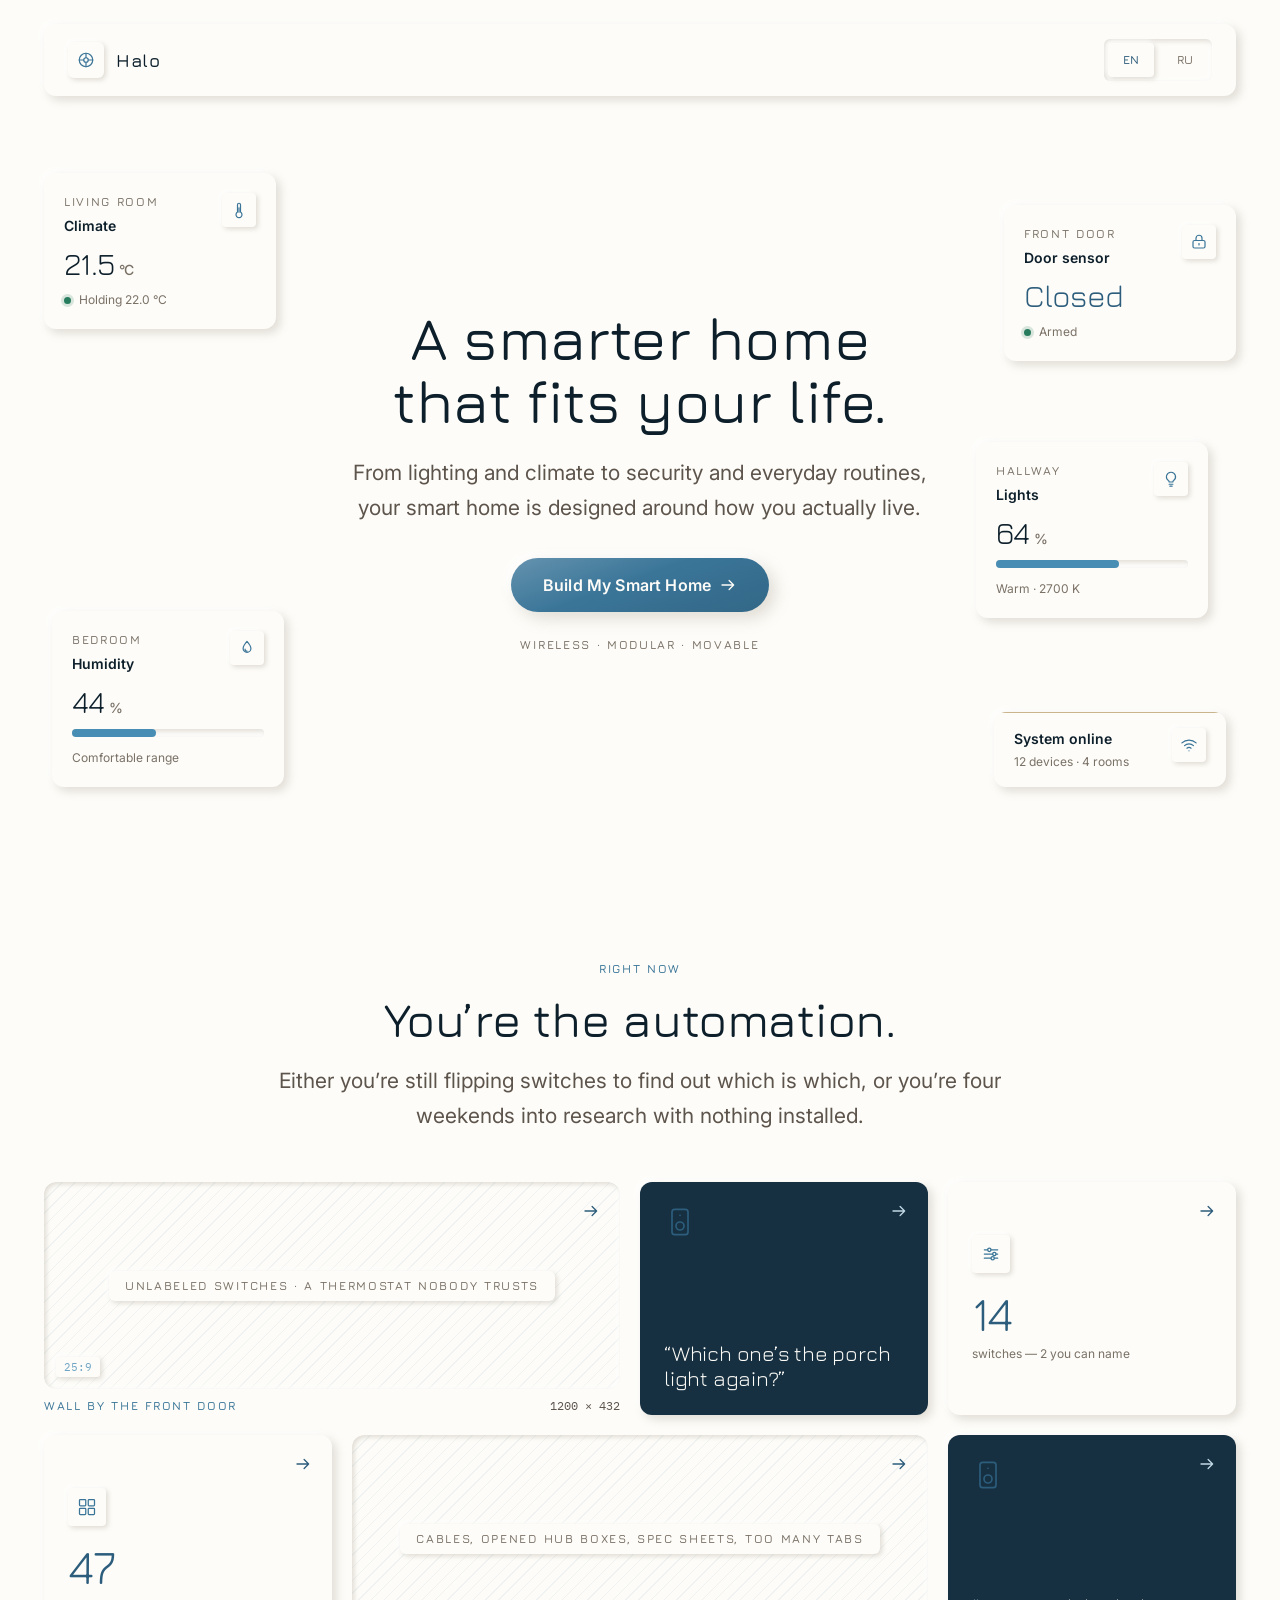
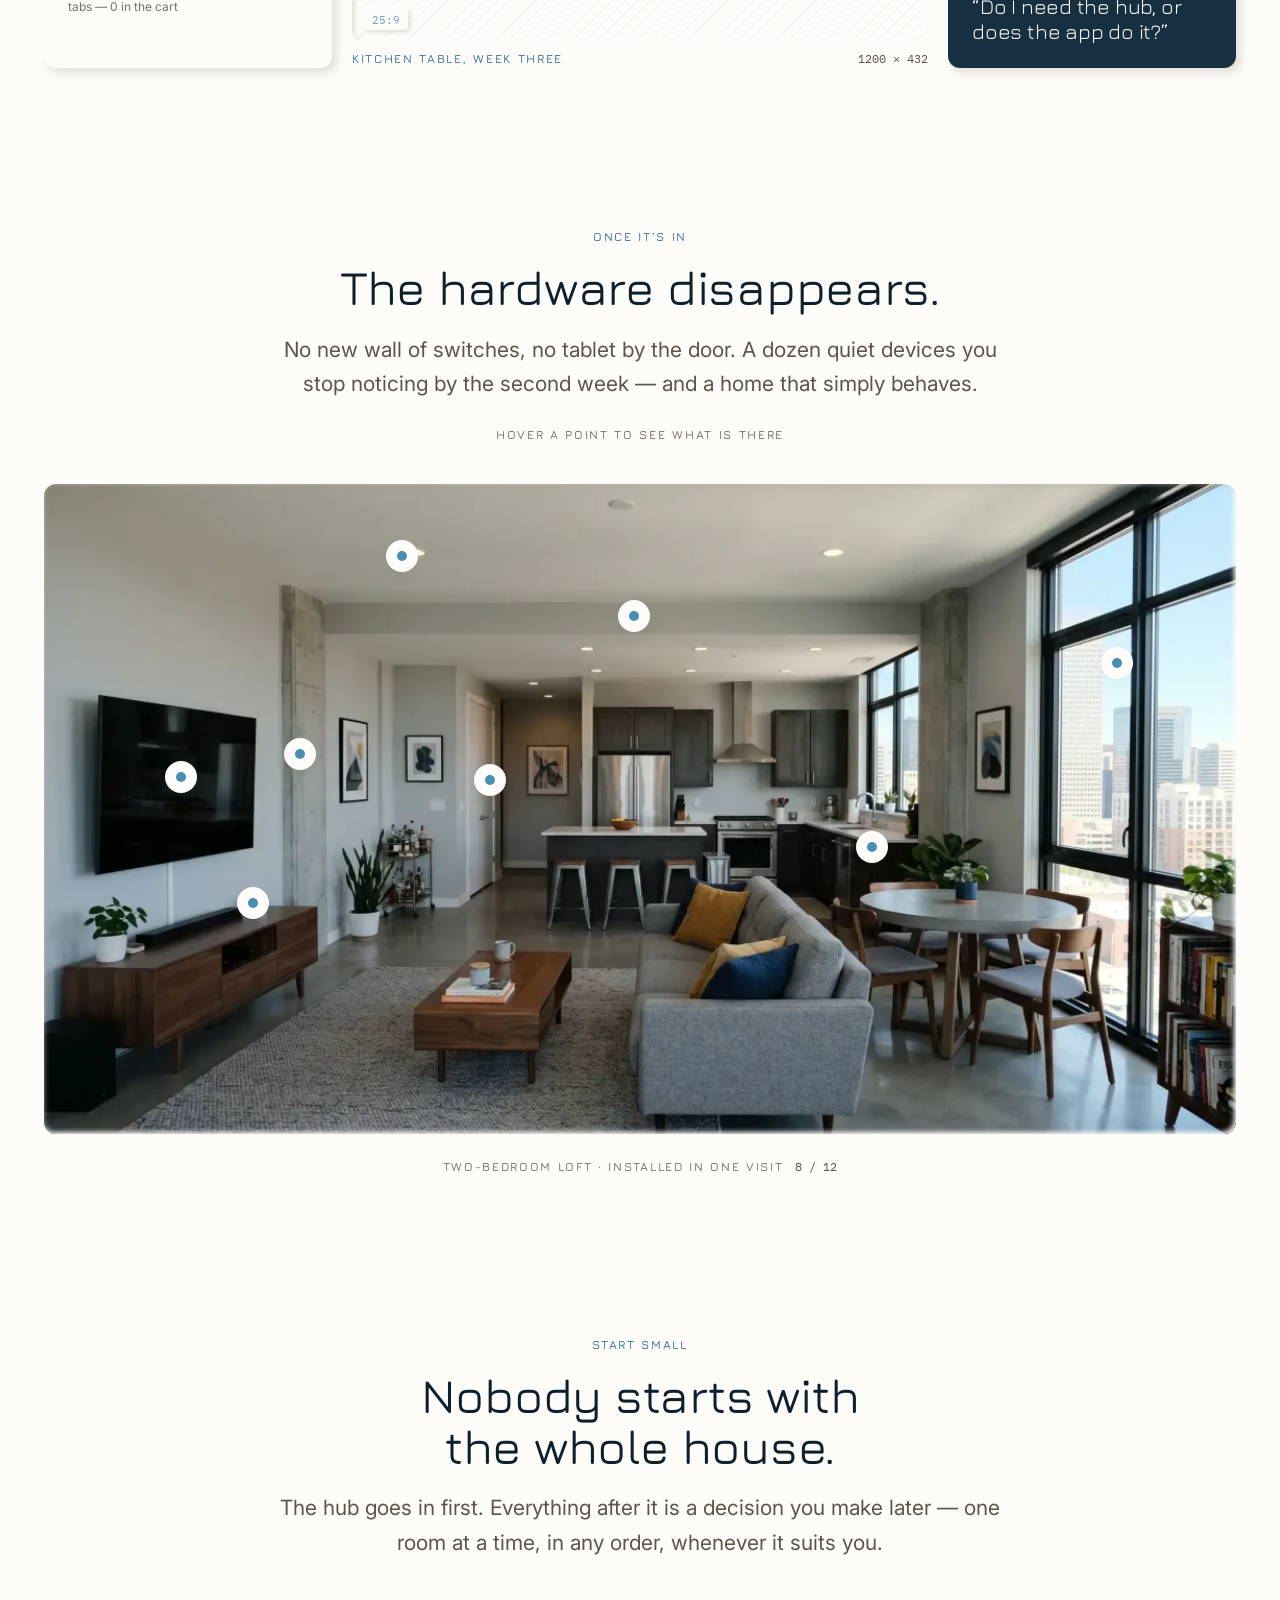
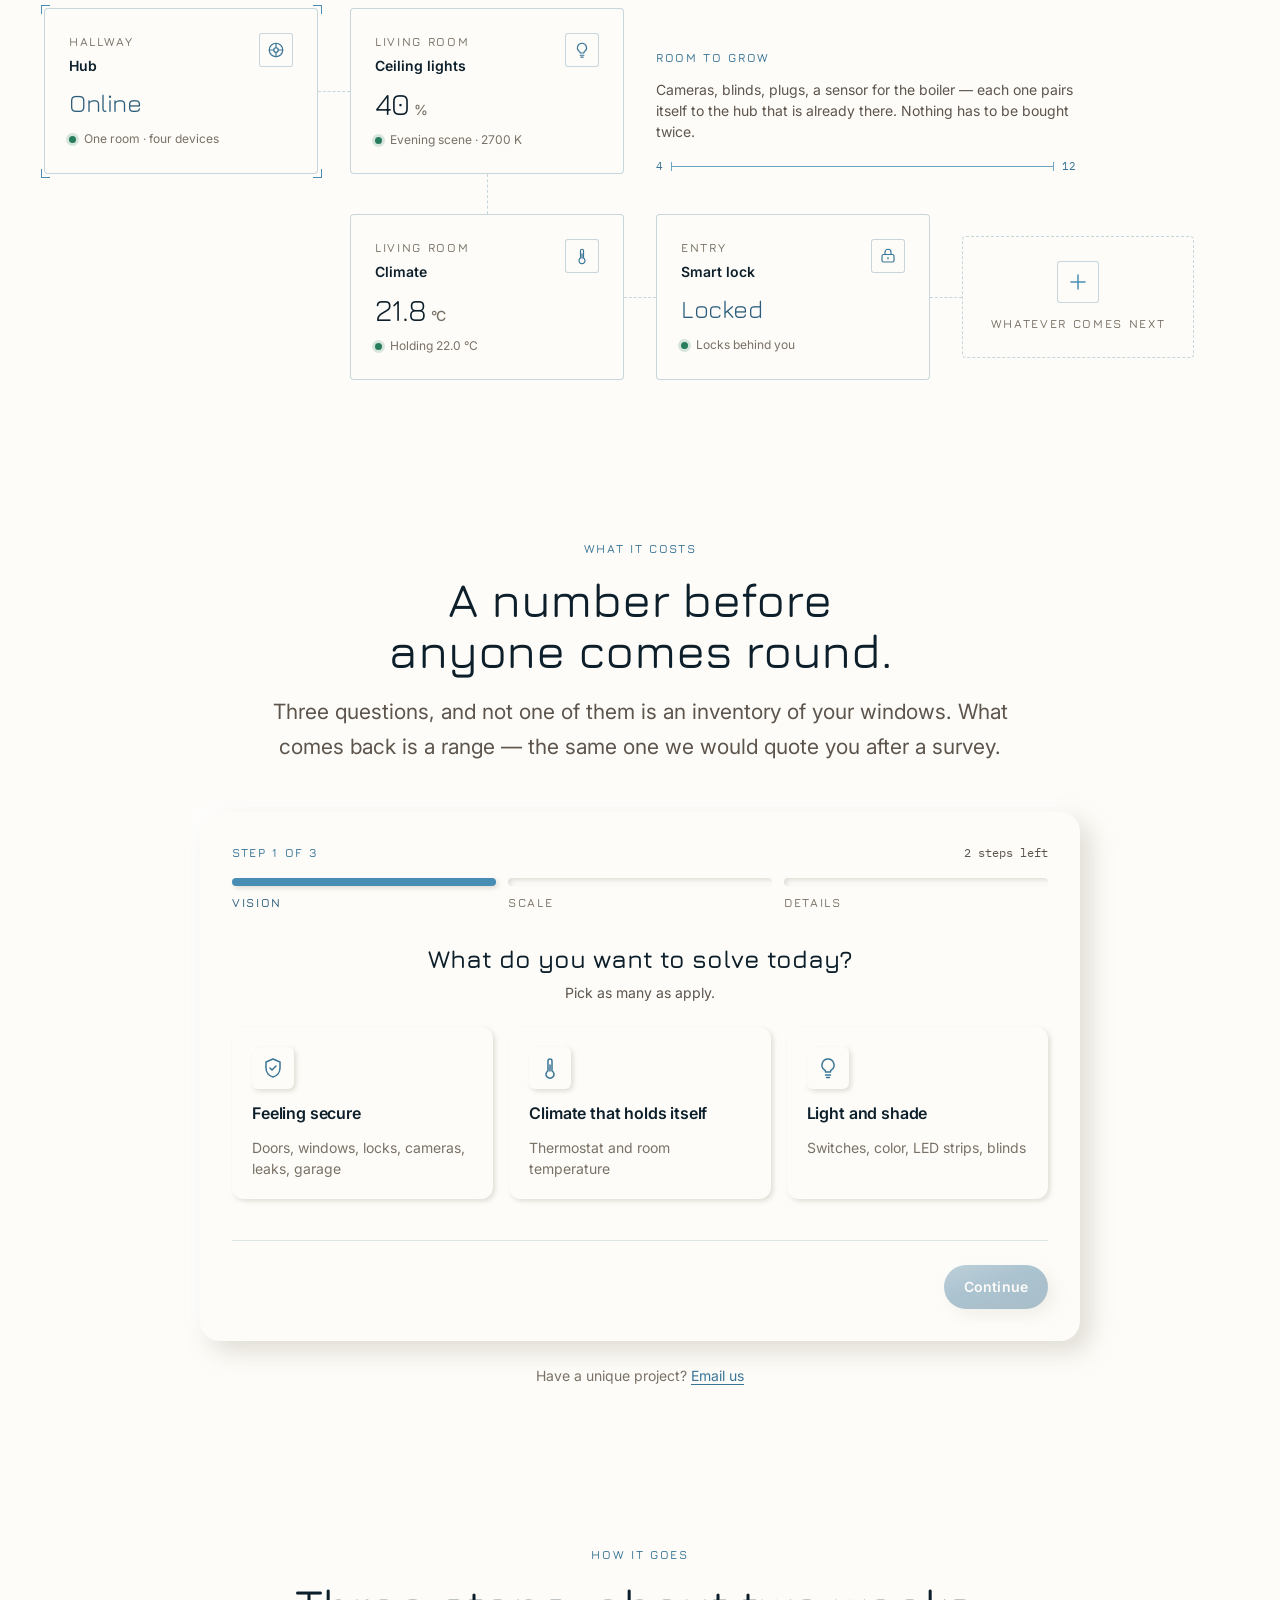
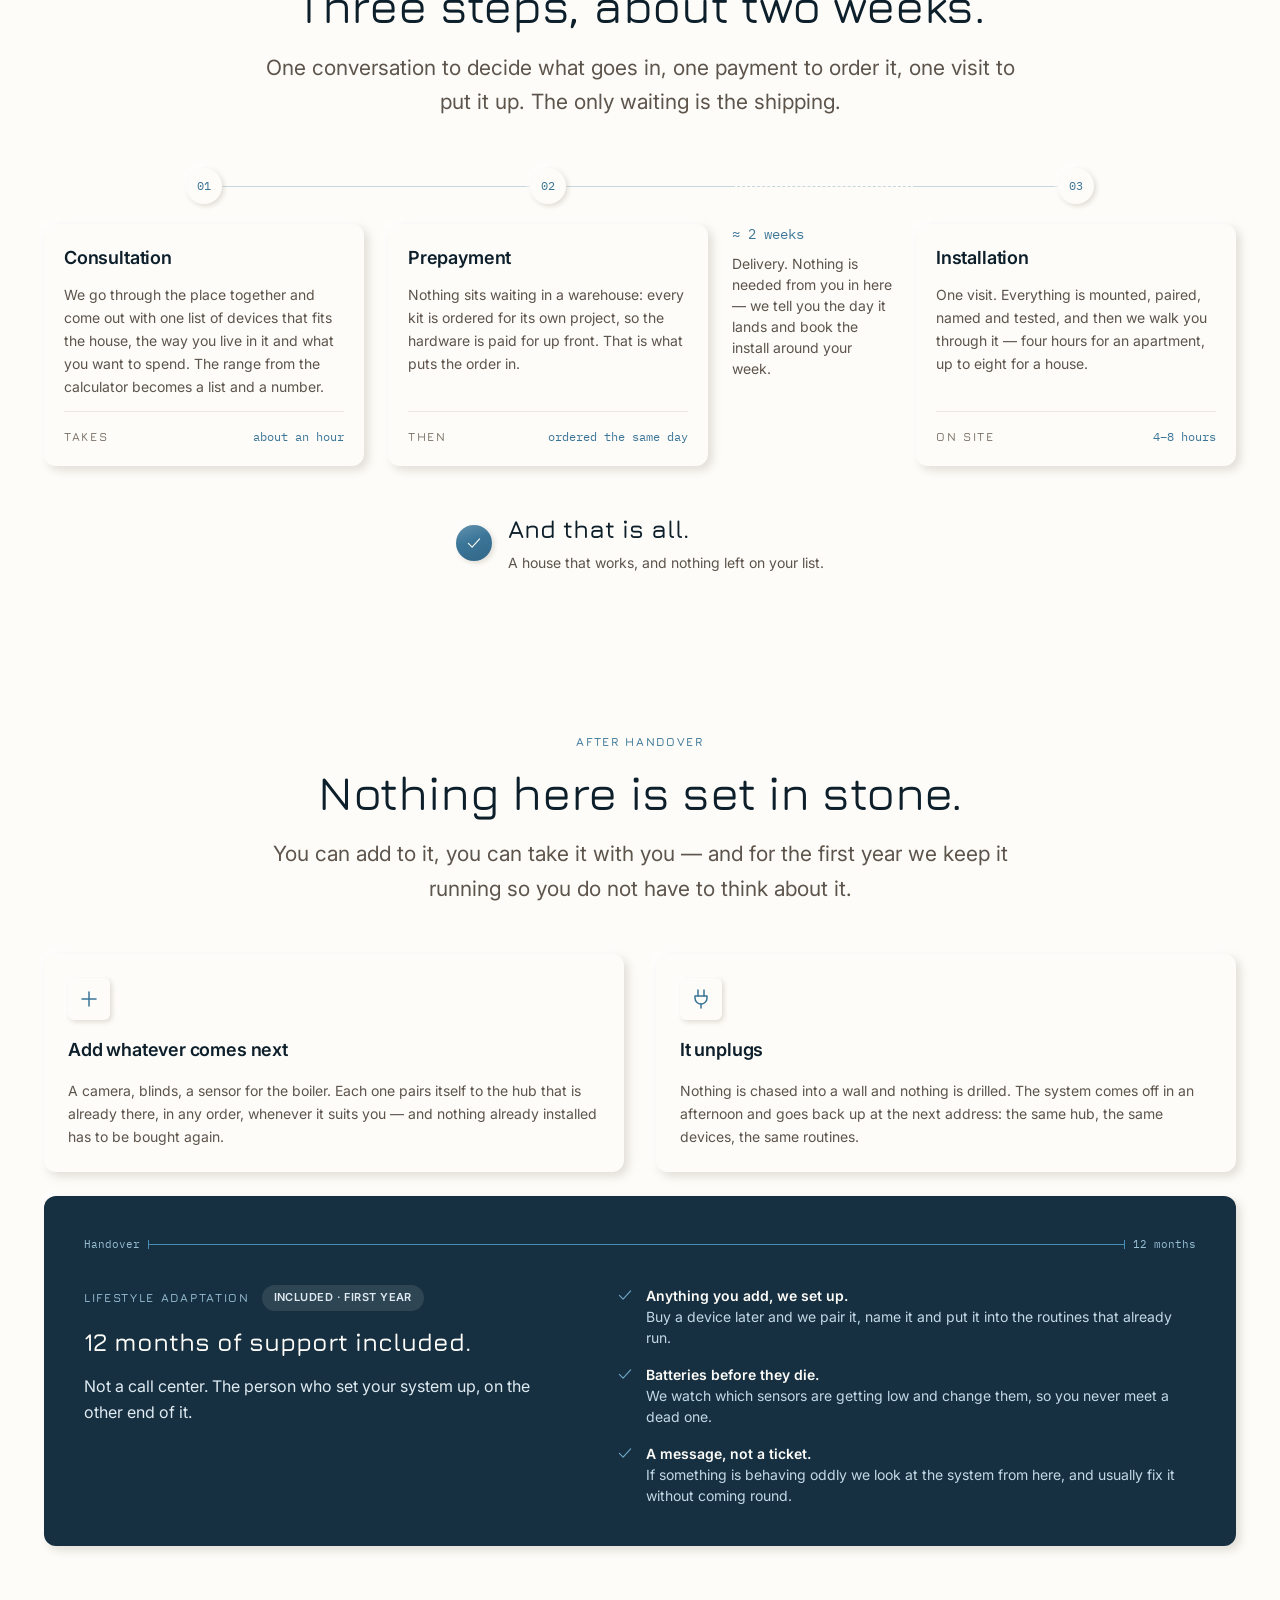
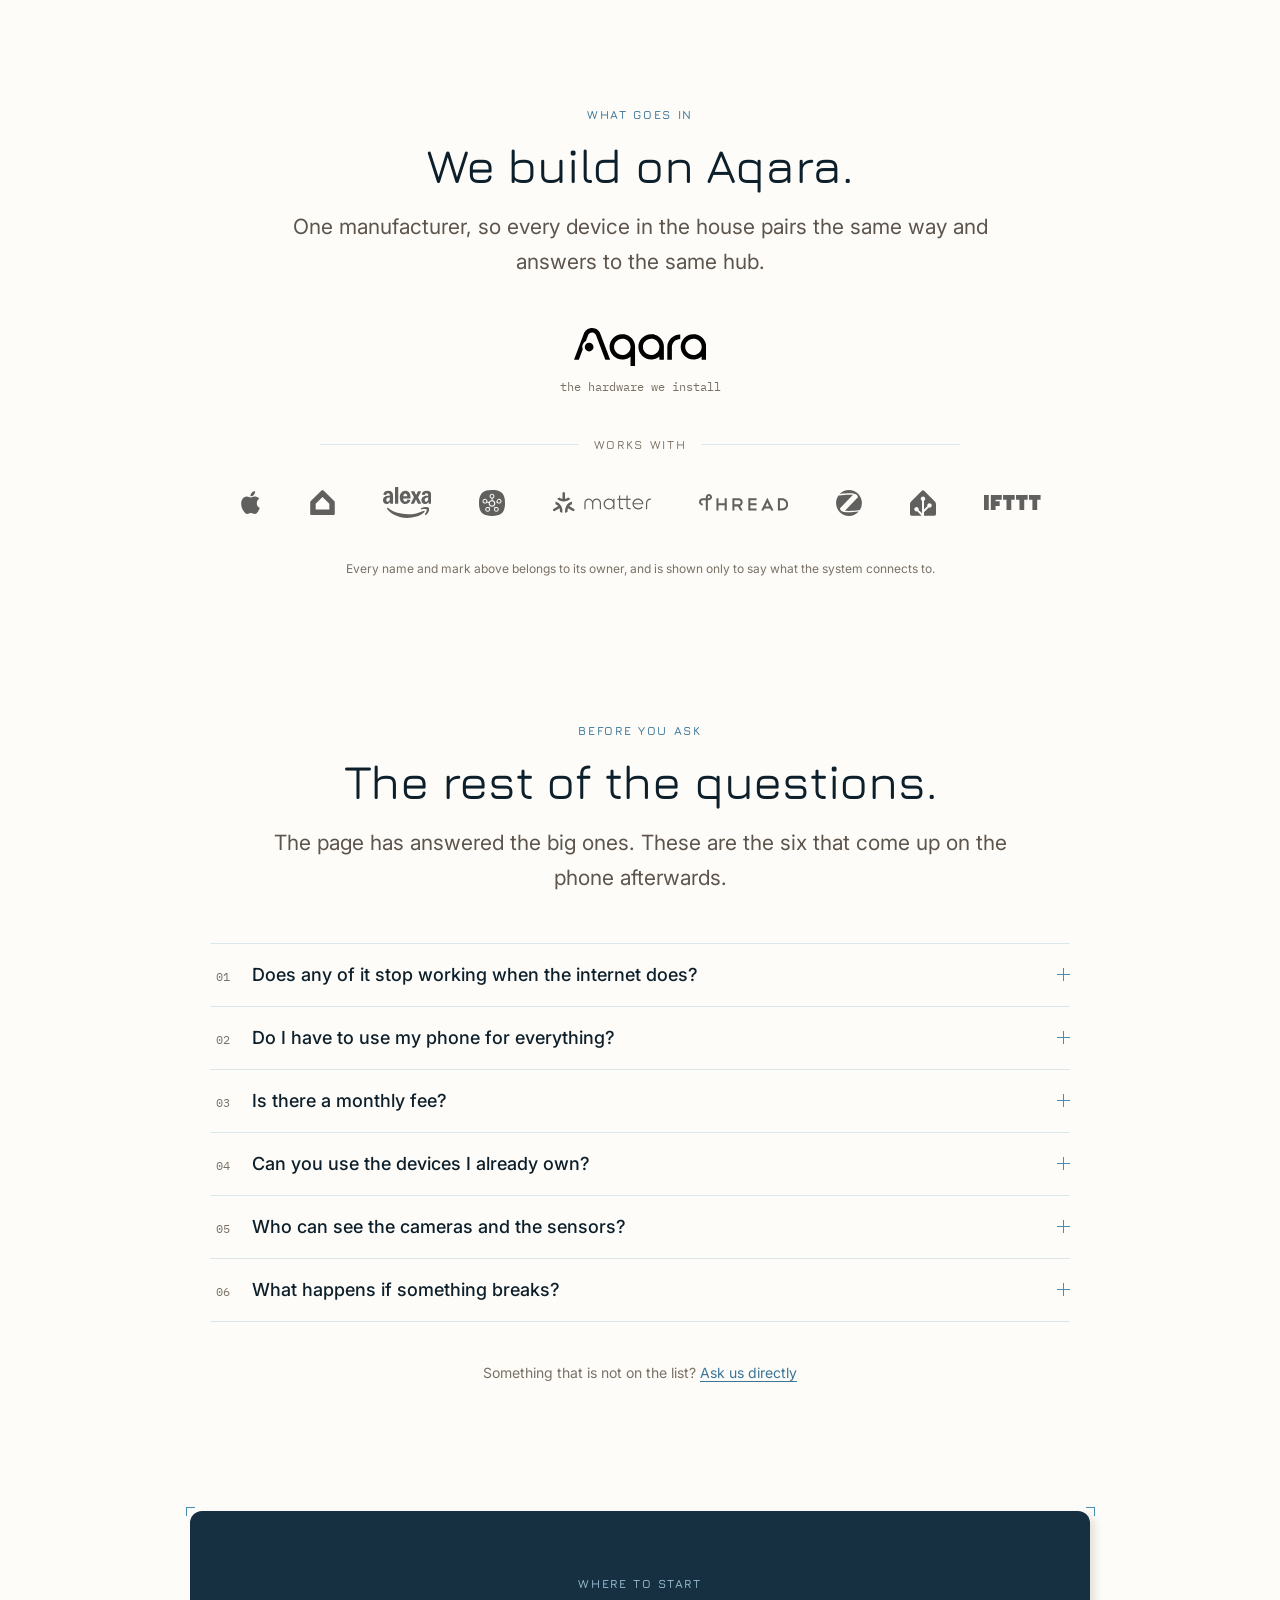
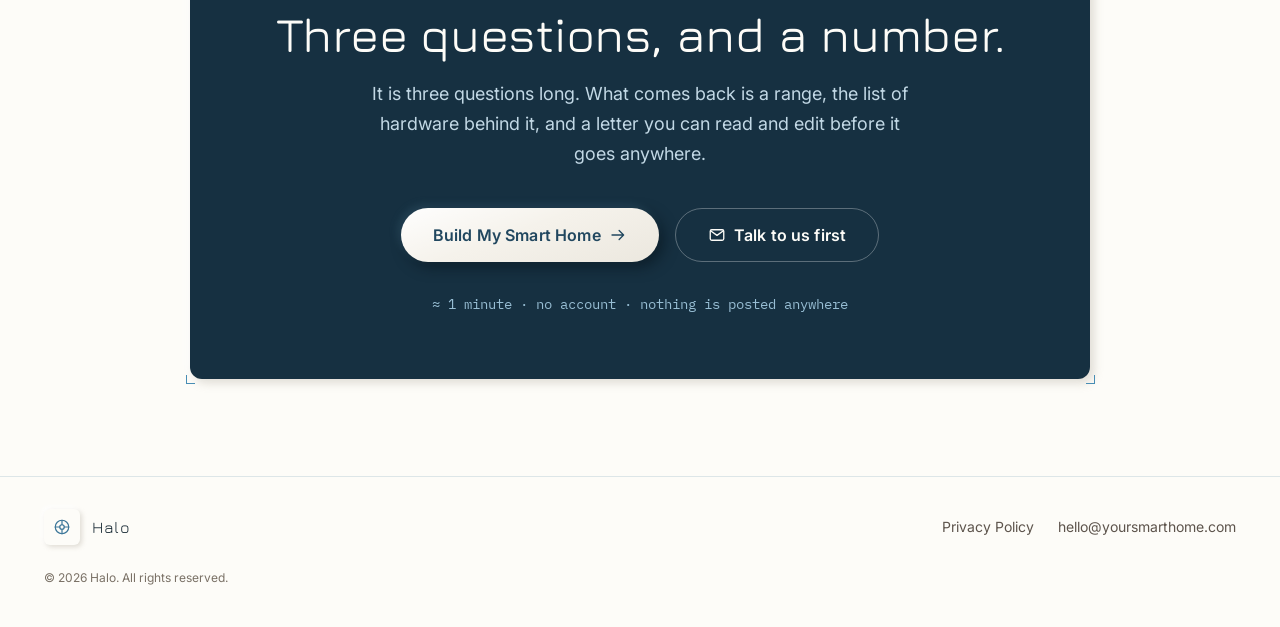
==== commit 7f40af18: "fixed speed issued based on recs" ====
--- a/index.html
+++ b/index.html
@@ -27,20 +27,14 @@
       <link rel="stylesheet" href="https://fonts.googleapis.com/css2?family=Jura:wght@400..600&family=Inter:wght@400;500;600&family=IBM+Plex+Mono:wght@400&display=swap" />
     </noscript>
 
-    <!-- These hold the render, and should. Order: palette, semantic, then the rest. -->
-    <link rel="stylesheet" href="css/tokens/palette.css" />
-    <link rel="stylesheet" href="css/tokens/semantic.css" />
-    <link rel="stylesheet" href="css/base.css" />
-    <link rel="stylesheet" href="css/components.css" />
-    <link rel="stylesheet" href="css/sections.css" />
-
-    <!-- Deferred but in the head: fetched early, run in order once the DOM is parsed. -->
-    <script src="js/i18n.js" defer></script>
-    <script src="js/reveal.js" defer></script>
-    <script src="js/problem.js" defer></script>
-    <script src="js/plan.js" defer></script>
-    <script src="js/hero.js" defer></script>
-    <script src="js/calc.js" defer></script>
+    <!-- This holds the render, and should. Built from the five source layers by
+         build.sh, in load order: palette, semantic, then the rest. -->
+    <link rel="stylesheet" href="css/halo.css?v=9e0babc1" />
+
+    <!-- Deferred but in the head: fetched early, runs once the DOM is parsed.
+         build.sh concatenates the six sources in order; each is its own IIFE and
+         returns early when its section is absent, so one bundle serves every page. -->
+    <script src="js/halo.js?v=9e0babc1" defer></script>
   </head>
   <body>
     <div class="paper"></div>
@@ -731,11 +725,23 @@
 
           <div class="plan__stage" data-plan-stage>
             <figure class="plan__figure" data-anim="pop" style="--d: 460ms">
+              <!-- Widths measured off the layout: 92vw until the container caps
+                   the figure at 1144px. 2000w is the shot itself, and the top
+                   rung — it is short of 1144x2, but upscaling adds bytes, not
+                   detail. -->
               <img
                 class="plan__photo"
                 src="assets/appartment.webp"
-                width="2816"
-                height="1536"
+                srcset="
+                  assets/appartment-480.webp   480w,
+                  assets/appartment-800.webp   800w,
+                  assets/appartment-1144.webp 1144w,
+                  assets/appartment-1600.webp 1600w,
+                  assets/appartment.webp      2000w
+                "
+                sizes="(min-width: 1240px) 1144px, 92vw"
+                width="2000"
+                height="1091"
                 loading="lazy"
                 decoding="async"
                 data-i18n-aria-label="plan.photo"
--- a/css/halo.css
+++ b/css/halo.css
@@ -0,0 +1,4730 @@
+/* Generated by build.sh — edit the sources, not this file. */
+
+/* ---- css/tokens/palette.css ---- */
+/* PALETTE — raw values. Components must reference semantic.css, never these. */
+
+:root {
+  /* ---- Steel ink: #488DB4 (hsl 202 43% 49%) walked through lightness ---- */
+  --steel-950: #0d1f2b;
+  --steel-900: #163041;
+  --steel-800: #21475f;
+  --steel-700: #2d5d7c;
+  --steel-600: #3a7598;
+  --steel-500: #488db4; /* the source color */
+  --steel-400: #6ea4c4;
+  --steel-300: #97bdd3;
+  --steel-200: #c2d8e5;
+  --steel-100: #dfeaf1;
+  --steel-050: #f1f6f9;
+
+  /* ---- Paper (warm off-white) ------------------------------------------ */
+  --paper-000: #fdfcf8;
+  --paper-100: #faf9f4;
+  --paper-200: #f5f2eb;
+  --paper-300: #ece8df;
+
+  /* ---- Stone (warm neutrals) -------------------------------------------- */
+  --stone-900: #332e28;
+  --stone-700: #5d544c;
+  --stone-500: #7a7166;
+  --stone-400: #a89f94;
+  --stone-300: #cec8c0;
+  --stone-200: #e5e2dc;
+  --stone-100: #f2f1ed;
+
+  /* ---- Signal: muted for warm paper, all ≥ 4.5:1 on --paper-000 --------- */
+  --green-600: #277c5d;
+  --amber-700: #956b23;
+  --rust-600: #b24934;
+
+  /* ---- Light: the top-left source — a highlight, and paper darkened warm - */
+  --light-highlight: #ffffff;
+  --light-shade: rgba(163, 153, 138, 0.32);
+  --light-shade-strong: rgba(151, 141, 128, 0.46);
+}
+
+/* ---- css/tokens/semantic.css ---- */
+/* SEMANTIC TOKENS — the only layer components reference. Paper, steel ink, soft depth. */
+
+:root {
+  /* ---- Surfaces --------------------------------------------------------- */
+  --bg: var(--paper-000);
+  --surface: var(--paper-000);
+  --surface-sunken: var(--paper-200);
+  --surface-tint: var(--steel-050);
+  --surface-ink: var(--steel-900);
+
+  /* ---- Text -------------------------------------------------------------- */
+  --text: var(--steel-950);
+  --text-muted: var(--stone-700);
+  --text-subtle: var(--stone-500);
+  --text-accent: var(--steel-600);
+  --text-inverse: var(--paper-000);
+
+  /* ---- Signal roles ------------------------------------------------------ */
+  --signal-online: var(--green-600);
+  --signal-idle: var(--amber-700);
+  --signal-alert: var(--rust-600);
+  --signal-offline: var(--stone-400);
+
+  /* ---- Lines: --steel-600 (58,117,152) at increasing alpha -------------- */
+  --line-hair: rgba(58, 117, 152, 0.16); /* 1px structural hairline      */
+  --line-soft: rgba(58, 117, 152, 0.28); /* visible divider              */
+  --line: rgba(58, 117, 152, 0.46); /* component border             */
+  --line-strong: var(--steel-500); /* emphasis / ticks             */
+  --line-neutral: var(--stone-200);
+
+  --grid-minor: rgba(58, 117, 152, 0.07);
+  --grid-major: rgba(58, 117, 152, 0.14);
+
+  /* ---- Typography -------------------------------------------------------- */
+  --font-display: "Jura", "Eurostile", "Avenir Next", "Segoe UI", sans-serif;
+  --font-sans: "Inter", -apple-system, BlinkMacSystemFont, "Segoe UI", Roboto,
+    Helvetica, Arial, sans-serif;
+  --font-mono: "IBM Plex Mono", ui-monospace, SFMono-Regular, "SF Mono", Menlo,
+    monospace;
+
+  --text-2xs: 0.6875rem; /* 11 */
+  --text-xs: 0.75rem; /* 12 */
+  --text-sm: 0.875rem; /* 14 */
+  --text-md: 1rem; /* 16 */
+  --text-lg: 1.125rem; /* 18 */
+  --text-xl: 1.3125rem; /* 21 */
+  --text-2xl: 1.5625rem; /* 25 */
+  --text-3xl: 1.9375rem; /* 31 */
+  --text-4xl: 2.375rem; /* 38 */
+  --text-5xl: 3rem; /* 48 */
+  --text-6xl: 3.75rem; /* 60 */
+  --text-7xl: 4.75rem; /* 76 */
+
+  --leading-tight: 1.05;
+  --leading-snug: 1.2;
+  --leading-normal: 1.5;
+  --leading-relaxed: 1.65;
+
+  --tracking-tight: -0.02em;
+  --tracking-normal: 0;
+  --tracking-wide: 0.04em;
+  --tracking-label: 0.14em; /* annotation labels          */
+
+  --weight-regular: 400;
+  --weight-medium: 500;
+  --weight-semibold: 600;
+
+  /* ---- Space : 4px base --------------------------------------------------- */
+  --space-1: 0.25rem; /* 4  */
+  --space-2: 0.5rem; /* 8  */
+  --space-3: 0.75rem; /* 12 */
+  --space-4: 1rem; /* 16 */
+  --space-5: 1.25rem; /* 20 */
+  --space-6: 1.5rem; /* 24 */
+  --space-8: 2rem; /* 32 */
+  --space-10: 2.5rem; /* 40 */
+  --space-12: 3rem; /* 48 */
+  --space-16: 4rem; /* 64 */
+  --space-20: 5rem; /* 80 */
+  --space-24: 6rem; /* 96 */
+  --space-32: 8rem; /* 128 */
+
+  /* ---- Geometry ----------------------------------------------------------- */
+  --radius-none: 0;
+  --radius-xs: 2px;
+  --radius-sm: 3px;
+  --radius-md: 4px;
+  --radius-lg: 6px;
+  --radius-xl: 12px; /* soft surfaces start here */
+  --radius-2xl: 20px;
+  --radius-pill: 999px;
+
+  --hair: 1px;
+  --tick-len: 9px; /* corner crosshair arm length */
+
+  /* ---- Cast shadow : overlays only ---------------------------------------- */
+  --shadow-sm: 0 1px 2px rgba(45, 40, 32, 0.06);
+  --shadow-md: 0 6px 20px -8px rgba(45, 40, 32, 0.14);
+  --shadow-lg: 0 24px 48px -22px rgba(45, 40, 32, 0.2);
+  /* A translucent halo alone measures 1.4:1 on paper, and an indicator owes 3:1.
+     The solid inner ring carries it; the halo stays for the soft surfaces. */
+  --shadow-focus: 0 0 0 2px var(--steel-600), 0 0 0 5px rgba(72, 141, 180, 0.24);
+
+  /* ---- Soft light: one top-left source. Needs --paper-000, not white ---- */
+  --soft-light: var(--light-highlight);
+  --soft-shade: var(--light-shade);
+  --soft-shade-strong: var(--light-shade-strong);
+
+  /* Subtle: these repeat on nearly every surface down the page. */
+  --shadow-soft-sm: 2px 2px 5px var(--soft-shade), -2px -2px 5px var(--soft-light);
+  --shadow-soft: 4px 4px 10px var(--soft-shade), -3px -3px 8px var(--soft-light);
+  --shadow-soft-lg: 10px 10px 24px var(--soft-shade),
+    -8px -8px 18px var(--soft-light);
+  --shadow-soft-inset: inset 2px 2px 5px var(--soft-shade),
+    inset -2px -2px 5px var(--soft-light);
+  --shadow-soft-inset-deep: inset 4px 4px 9px var(--soft-shade-strong),
+    inset -3px -3px 7px var(--soft-light);
+  /* --shadow-soft-lg scaled down, so a 44px button does not float off the page. */
+  --shadow-soft-lift: 6px 6px 16px var(--soft-shade),
+    -5px -5px 12px var(--soft-light);
+  /* Pressed = inset, and slightly tighter than the resting state. */
+  --shadow-soft-press: inset 3px 3px 7px var(--soft-shade),
+    inset -3px -3px 7px var(--soft-light);
+
+  /* The sheen. Translucent, not a color ramp, so a chip and a wide button match. */
+  --lit-paper: linear-gradient(
+    160deg,
+    rgba(255, 255, 255, 0.95) 0%,
+    rgba(255, 255, 255, 0) 45%,
+    rgba(211, 204, 190, 0.28) 100%
+  );
+  --lit-steel: linear-gradient(
+    160deg,
+    rgba(255, 255, 255, 0.22) 0%,
+    rgba(255, 255, 255, 0) 45%,
+    rgba(13, 31, 43, 0.16) 100%
+  );
+  --lit-steel-hover: linear-gradient(
+    160deg,
+    rgba(255, 255, 255, 0.32) 0%,
+    rgba(255, 255, 255, 0.04) 50%,
+    rgba(13, 31, 43, 0.08) 100%
+  );
+
+  /* ---- Motion -------------------------------------------------------------- */
+  --ease: cubic-bezier(0.2, 0.7, 0.3, 1);
+  --dur-fast: 120ms;
+  --dur: 180ms;
+  --dur-slow: 320ms;
+
+  /* ---- Layout -------------------------------------------------------------- */
+  --grid-cell: 24px; /* minor grid pitch */
+  --grid-block: 96px; /* major grid pitch */
+  --container: 1240px;
+  --container-narrow: 760px;
+  --z-nav: 40;
+  --z-toast: 90;
+}
+
+/* ---- css/base.css ---- */
+/* BASE — reset, typography, the paper, drafting primitives. */
+
+*,
+*::before,
+*::after {
+  box-sizing: border-box;
+}
+
+* {
+  margin: 0;
+}
+
+html {
+  -webkit-text-size-adjust: 100%;
+  scroll-behavior: smooth;
+  scroll-padding-top: var(--space-16);
+}
+
+body {
+  font-family: var(--font-sans);
+  font-size: var(--text-md);
+  line-height: var(--leading-normal);
+  color: var(--text);
+  background-color: var(--bg);
+  -webkit-font-smoothing: antialiased;
+  text-rendering: optimizeLegibility;
+  /* A page shorter than the screen — a legal page — still puts its footer on
+     the fold rather than halfway up the paper. svh is the toolbar-visible
+     height, which is the one a footer should sit at. */
+  min-height: 100vh;
+  min-height: 100svh;
+  display: flex;
+  flex-direction: column;
+}
+body > main {
+  flex: 1 0 auto;
+}
+
+img,
+svg {
+  display: block;
+  max-width: 100%;
+}
+
+button,
+input,
+select,
+textarea {
+  font: inherit;
+  color: inherit;
+}
+
+a {
+  color: var(--text-accent);
+  text-decoration-thickness: 1px;
+  text-underline-offset: 3px;
+}
+
+::selection {
+  background: var(--steel-200);
+  color: var(--steel-950);
+}
+
+/* The outline is what actually carries the indicator: every hover state in
+   components.css sets box-shadow at a higher specificity than this rule, and an
+   outline is the one property none of them touch. The halo rides along. */
+:focus-visible {
+  outline: 2px solid var(--steel-600);
+  outline-offset: 2px;
+  box-shadow: var(--shadow-focus);
+  border-radius: var(--radius-xs);
+}
+
+/* ---- The paper: off-white; .grid-on on <body> adds the blueprint grid ---- */
+
+.paper {
+  position: fixed;
+  inset: 0;
+  z-index: -1;
+  pointer-events: none;
+  background-color: var(--bg);
+  background-image:
+    linear-gradient(var(--grid-minor) var(--hair), transparent var(--hair)),
+    linear-gradient(90deg, var(--grid-minor) var(--hair), transparent var(--hair)),
+    linear-gradient(var(--grid-major) var(--hair), transparent var(--hair)),
+    linear-gradient(90deg, var(--grid-major) var(--hair), transparent var(--hair));
+  background-size:
+    100% var(--grid-cell),
+    var(--grid-cell) 100%,
+    100% var(--grid-block),
+    var(--grid-block) 100%;
+  opacity: 0;
+  transition: opacity var(--dur-slow) var(--ease);
+}
+
+/* Vignette so the grid fades at the edges instead of stopping dead. */
+.paper::after {
+  content: "";
+  position: absolute;
+  inset: 0;
+  background: radial-gradient(
+    120% 90% at 50% 0%,
+    transparent 30%,
+    rgba(253, 252, 248, 0.86) 100%
+  );
+}
+
+body.grid-on .paper {
+  opacity: 1;
+}
+
+/* ---- Typography --------------------------------------------------------- */
+
+.display-1,
+.display-2,
+.display-3,
+.heading-1,
+.heading-2,
+.heading-3 {
+  font-family: var(--font-display);
+  font-weight: var(--weight-medium);
+  line-height: var(--leading-tight);
+  letter-spacing: -0.005em; /* Jura is wide; only a hair of negative */
+  color: var(--text);
+}
+.heading-2,
+.heading-3 {
+  font-weight: var(--weight-semibold);
+  letter-spacing: 0;
+}
+
+.display-1 {
+  font-size: clamp(var(--text-5xl), 6.4vw, var(--text-7xl));
+}
+.display-2 {
+  font-size: clamp(var(--text-4xl), 5vw, var(--text-6xl));
+}
+.display-3 {
+  font-size: clamp(var(--text-3xl), 4vw, var(--text-5xl));
+}
+.heading-1 {
+  font-size: var(--text-4xl);
+}
+.heading-2 {
+  font-size: var(--text-3xl);
+  line-height: var(--leading-snug);
+}
+.heading-3 {
+  font-size: var(--text-2xl);
+  line-height: var(--leading-snug);
+}
+
+/* Sub-headings switch to Inter — Jura is for display sizes and labels. */
+.heading-4 {
+  font-family: var(--font-sans);
+  font-size: var(--text-lg);
+  font-weight: var(--weight-semibold);
+  line-height: var(--leading-snug);
+  letter-spacing: -0.01em;
+}
+.heading-5 {
+  font-family: var(--font-sans);
+  font-size: var(--text-md);
+  font-weight: var(--weight-semibold);
+  line-height: var(--leading-snug);
+}
+
+.lede {
+  font-size: var(--text-xl);
+  line-height: var(--leading-relaxed);
+  color: var(--text-muted);
+}
+.body-lg {
+  font-size: var(--text-lg);
+  line-height: var(--leading-relaxed);
+}
+.body {
+  font-size: var(--text-md);
+}
+.body-sm {
+  font-size: var(--text-sm);
+  color: var(--text-muted);
+}
+.caption {
+  font-size: var(--text-xs);
+  color: var(--text-subtle);
+}
+
+/* The drafting label — every technical annotation on the sheet, in Jura caps. */
+.label {
+  font-family: var(--font-display);
+  font-size: var(--text-xs);
+  font-weight: var(--weight-semibold);
+  letter-spacing: var(--tracking-label);
+  text-transform: uppercase;
+  color: var(--text-subtle);
+}
+.label--accent {
+  color: var(--steel-600);
+}
+
+.mono {
+  font-family: var(--font-mono);
+  font-size: var(--text-xs);
+  letter-spacing: 0;
+  color: var(--text-muted);
+}
+
+/* An emphasized word inside body copy, set in the display face. */
+.display-accent {
+  font-family: var(--font-display);
+  font-weight: var(--weight-semibold);
+  color: var(--steel-700);
+}
+
+/* ---- Drafting primitives — reusable technical detailing ----------------- */
+
+/* Corner crosshairs. Eight gradient layers = four "+" marks, no extra markup. */
+.ticks {
+  position: relative;
+}
+.ticks::after {
+  content: "";
+  position: absolute;
+  inset: calc(var(--tick-len) / -2);
+  pointer-events: none;
+  --t: var(--line-strong);
+  --arm: var(--tick-len);
+  background-image: linear-gradient(var(--t), var(--t)),
+    linear-gradient(var(--t), var(--t)), linear-gradient(var(--t), var(--t)),
+    linear-gradient(var(--t), var(--t)), linear-gradient(var(--t), var(--t)),
+    linear-gradient(var(--t), var(--t)), linear-gradient(var(--t), var(--t)),
+    linear-gradient(var(--t), var(--t));
+  background-size: var(--arm) var(--hair), var(--hair) var(--arm),
+    var(--arm) var(--hair), var(--hair) var(--arm), var(--arm) var(--hair),
+    var(--hair) var(--arm), var(--arm) var(--hair), var(--hair) var(--arm);
+  background-position: top left, top left, top right, top right, bottom left,
+    bottom left, bottom right, bottom right;
+  background-repeat: no-repeat;
+}
+
+/* Dimension line: |—————— 24px ——————| */
+.dimension {
+  display: flex;
+  align-items: center;
+  gap: var(--space-2);
+  color: var(--steel-400);
+}
+.dimension__line {
+  position: relative;
+  flex: 1;
+  height: var(--hair);
+  background: currentColor;
+}
+.dimension__line::before,
+.dimension__line::after {
+  content: "";
+  position: absolute;
+  top: -4px;
+  width: var(--hair);
+  height: 9px;
+  background: currentColor;
+}
+.dimension__line::before {
+  left: 0;
+}
+.dimension__line::after {
+  right: 0;
+}
+.dimension__value {
+  font-family: var(--font-mono);
+  font-size: var(--text-2xs);
+  color: var(--steel-600);
+  white-space: nowrap;
+}
+
+/* Leader line: a hairline that points from a label to a thing. */
+.leader {
+  display: flex;
+  align-items: center;
+  gap: var(--space-2);
+}
+.leader::before {
+  content: "";
+  order: 1; /* label, then the line, then the dot it points at */
+  width: 28px;
+  height: var(--hair);
+  background: var(--line);
+  flex: none;
+}
+.leader::after {
+  content: "";
+  order: 2;
+  width: 5px;
+  height: 5px;
+  border-radius: 50%;
+  border: var(--hair) solid var(--steel-500);
+  flex: none;
+}
+
+/* Hairline rules */
+.rule {
+  height: var(--hair);
+  background: var(--line-hair);
+  border: 0;
+}
+.rule--soft {
+  background: var(--line-soft);
+}
+.rule--dashed {
+  height: 0;
+  border-top: var(--hair) dashed var(--line-soft);
+  background: none;
+}
+
+/* ---- Layout helpers ----------------------------------------------------- */
+
+.container {
+  width: 100%;
+  max-width: var(--container);
+  margin-inline: auto;
+  padding-inline: var(--space-6);
+}
+
+.stack > * + * {
+  margin-top: var(--space-4);
+}
+.stack-sm > * + * {
+  margin-top: var(--space-2);
+}
+.stack-lg > * + * {
+  margin-top: var(--space-8);
+}
+
+.row {
+  display: flex;
+  align-items: center;
+  gap: var(--space-3);
+  flex-wrap: wrap;
+}
+
+.visually-hidden {
+  position: absolute;
+  width: 1px;
+  height: 1px;
+  overflow: hidden;
+  clip-path: inset(50%);
+  white-space: nowrap;
+}
+
+@media (prefers-reduced-motion: reduce) {
+  *,
+  *::before,
+  *::after {
+    animation-duration: 0.01ms !important;
+    /* The delay too: the entrances fill both ways, so a 1.8s stagger would hold
+       the copy at the keyframe's opacity:0 long after the motion was turned off. */
+    animation-delay: 0.01ms !important;
+    animation-iteration-count: 1 !important;
+    transition-duration: 0.01ms !important;
+    scroll-behavior: auto !important;
+  }
+}
+
+/* Shadows and translucent fills are dropped in forced colors, so the ring is
+   restated in a system color the mode does paint. */
+@media (forced-colors: active) {
+  :focus-visible {
+    outline: 3px solid Highlight;
+  }
+}
+
+/* ---- css/components.css ---- */
+/* COMPONENTS — everything the landing page will be assembled from. */
+
+/* ---- Icons -------------------------------------------------------------- */
+
+.icon {
+  width: 24px;
+  height: 24px;
+  flex: none;
+  fill: none;
+  stroke: currentColor;
+  stroke-width: 1.5;
+  stroke-linecap: round;
+  stroke-linejoin: round;
+}
+.icon--sm {
+  width: 18px;
+  height: 18px;
+  stroke-width: 1.6;
+}
+.icon--lg {
+  width: 32px;
+  height: 32px;
+  stroke-width: 1.25;
+}
+.icon--xl {
+  width: 44px;
+  height: 44px;
+  stroke-width: 1;
+}
+
+/* ---- Buttons ------------------------------------------------------------ */
+
+.btn {
+  --btn-height: 44px;
+  --btn-px: var(--space-5);
+  display: inline-flex;
+  align-items: center;
+  justify-content: center;
+  gap: var(--space-2);
+  height: var(--btn-height);
+  padding-inline: var(--btn-px);
+  border: 0;
+  border-radius: var(--radius-pill);
+  font-size: var(--text-sm);
+  font-weight: var(--weight-semibold);
+  letter-spacing: 0.01em;
+  line-height: 1;
+  text-decoration: none;
+  white-space: nowrap;
+  cursor: pointer;
+  background: none;
+  transition: background var(--dur) var(--ease), color var(--dur) var(--ease),
+    box-shadow var(--dur) var(--ease), transform var(--dur-fast) var(--ease);
+}
+.btn:disabled,
+.btn[aria-disabled="true"] {
+  cursor: not-allowed;
+  opacity: 0.42;
+  transform: none;
+}
+.btn .icon {
+  width: 18px;
+  height: 18px;
+  stroke-width: 1.75;
+}
+
+/* Sizes */
+.btn--sm {
+  --btn-height: 34px;
+  --btn-px: var(--space-4);
+  font-size: var(--text-xs);
+}
+.btn--sm.btn--primary,
+.btn--sm.btn--secondary {
+  box-shadow: var(--shadow-soft);
+}
+.btn--sm.btn--primary:hover:not(:disabled),
+.btn--sm.btn--secondary:hover:not(:disabled) {
+  box-shadow: var(--shadow-soft-lift);
+}
+.btn--lg {
+  --btn-height: 54px;
+  --btn-px: var(--space-8);
+  font-size: var(--text-md);
+}
+
+/* Primary — steel, lit from the same top-left source */
+.btn--primary {
+  background-color: var(--steel-600);
+  background-image: var(--lit-steel);
+  color: var(--text-inverse);
+  box-shadow: var(--shadow-soft-lift);
+}
+.btn--primary:hover:not(:disabled) {
+  background-image: var(--lit-steel-hover);
+  box-shadow: var(--shadow-soft-lg);
+}
+.btn--primary:active:not(:disabled) {
+  background-image: none;
+  background-color: var(--steel-700);
+  box-shadow: inset 3px 3px 8px rgba(13, 31, 43, 0.4),
+    inset -2px -2px 6px rgba(151, 189, 211, 0.32);
+}
+
+/* Secondary — the lifted paper pill */
+.btn--secondary {
+  background-color: var(--paper-000);
+  background-image: var(--lit-paper);
+  color: var(--steel-700);
+  box-shadow: var(--shadow-soft-lift);
+}
+.btn--secondary:hover:not(:disabled) {
+  color: var(--steel-800);
+  box-shadow: var(--shadow-soft-lg);
+}
+.btn--secondary:active:not(:disabled),
+.btn--secondary[aria-pressed="true"] {
+  background-image: none;
+  box-shadow: var(--shadow-soft-press);
+}
+
+/* Ghost — no chrome until touched */
+.btn--ghost {
+  color: var(--steel-700);
+}
+.btn--ghost:hover:not(:disabled) {
+  background-color: var(--paper-000);
+  background-image: var(--lit-paper);
+  color: var(--steel-800);
+  box-shadow: var(--shadow-soft-lift);
+}
+.btn--ghost:active:not(:disabled) {
+  background-image: none;
+  box-shadow: var(--shadow-soft-press);
+}
+
+/* Quiet — neutral, for tertiary actions */
+.btn--quiet {
+  color: var(--text-muted);
+}
+.btn--quiet:hover:not(:disabled) {
+  background-color: var(--paper-000);
+  background-image: var(--lit-paper);
+  color: var(--text);
+  box-shadow: var(--shadow-soft-lift);
+}
+.btn--quiet:active:not(:disabled) {
+  background-image: none;
+  box-shadow: var(--shadow-soft-press);
+}
+
+/* Link — inline text action with an underline that grows */
+.btn--link {
+  height: auto;
+  padding: 0;
+  color: var(--steel-600);
+  border-radius: 0;
+  box-shadow: none;
+}
+.btn--link:hover:not(:disabled) {
+  color: var(--steel-800);
+  text-decoration: underline;
+  text-underline-offset: 4px;
+}
+
+/* ---- On ink: a cast shadow is invisible, so hover is carried by the surface -- */
+.btn--inverse {
+  background-color: var(--paper-200);
+  background-image: var(--lit-paper);
+  color: var(--steel-800);
+  box-shadow: 5px 5px 14px rgba(4, 14, 20, 0.5),
+    -3px -3px 10px rgba(110, 164, 196, 0.18);
+}
+.btn--inverse:hover:not(:disabled) {
+  background-color: #ffffff;
+  color: var(--steel-950);
+  transform: translateY(-1px);
+  box-shadow: 6px 8px 20px rgba(4, 14, 20, 0.55),
+    -4px -4px 12px rgba(110, 164, 196, 0.28),
+    0 0 0 3px rgba(194, 216, 229, 0.24);
+}
+.btn--inverse:active:not(:disabled) {
+  background-color: var(--paper-300);
+  background-image: none;
+  transform: translateY(0);
+  box-shadow: inset 3px 3px 8px rgba(45, 40, 32, 0.28),
+    0 0 0 3px rgba(194, 216, 229, 0.16);
+}
+
+/* Outline on ink — the secondary action on a dark panel. */
+.btn--inverse-outline {
+  border: var(--hair) solid rgba(255, 255, 255, 0.3);
+  color: var(--paper-000);
+}
+.btn--inverse-outline:hover:not(:disabled) {
+  border-color: rgba(255, 255, 255, 0.72);
+  background-color: rgba(255, 255, 255, 0.14);
+  transform: translateY(-1px);
+}
+.btn--inverse-outline:active:not(:disabled) {
+  transform: translateY(0);
+  background-color: rgba(4, 14, 20, 0.32);
+  border-color: rgba(255, 255, 255, 0.4);
+  box-shadow: inset 2px 2px 6px rgba(4, 14, 20, 0.5);
+}
+
+/* Ghost on ink — tertiary, no chrome until touched. */
+.btn--inverse-ghost {
+  color: var(--steel-200);
+}
+.btn--inverse-ghost:hover:not(:disabled) {
+  color: var(--paper-000);
+  background-color: rgba(255, 255, 255, 0.12);
+}
+.btn--inverse-ghost:active:not(:disabled) {
+  background-color: rgba(4, 14, 20, 0.32);
+  box-shadow: inset 2px 2px 6px rgba(4, 14, 20, 0.5);
+}
+
+/* These three exist because they sit on a dark ground, and one of them —
+   section 02's corner toggle — is not inside the ink card it covers, so the
+   ring cannot be inherited from it. Steel reads 2.7:1 there; paper reads 13:1. */
+.btn--inverse:focus-visible,
+.btn--inverse-outline:focus-visible,
+.btn--inverse-ghost:focus-visible {
+  outline-color: var(--paper-000);
+}
+
+.btn--icon {
+  --btn-px: 0;
+  width: var(--btn-height);
+  padding: 0;
+}
+
+.btn--block {
+  width: 100%;
+}
+
+/* Loading state: swap the label for a rotating tick mark. */
+.btn.is-loading {
+  pointer-events: none;
+  color: transparent;
+  position: relative;
+}
+.btn.is-loading::after {
+  content: "";
+  position: absolute;
+  width: 15px;
+  height: 15px;
+  border: 1.5px solid currentColor;
+  border-radius: 50%;
+  border-top-color: transparent;
+  color: var(--text-inverse);
+  animation: spin 620ms linear infinite;
+}
+.btn--secondary.is-loading::after,
+.btn--ghost.is-loading::after {
+  color: var(--steel-600);
+}
+
+@keyframes spin {
+  to {
+    transform: rotate(1turn);
+  }
+}
+
+/* ---- Badges, pills, status ---------------------------------------------- */
+
+.badge {
+  display: inline-flex;
+  align-items: center;
+  gap: var(--space-2);
+  height: 26px;
+  padding-inline: var(--space-3);
+  border: 0;
+  border-radius: var(--radius-lg);
+  background: var(--paper-000);
+  box-shadow: var(--shadow-soft-sm);
+  font-size: var(--text-2xs);
+  font-weight: var(--weight-semibold);
+  letter-spacing: var(--tracking-wide);
+  text-transform: uppercase;
+  color: var(--steel-700);
+}
+.badge--solid {
+  background: var(--steel-600);
+  color: var(--text-inverse);
+}
+.badge--tint {
+  background: var(--steel-050);
+}
+.badge--neutral {
+  color: var(--text-subtle);
+}
+/* Recessed instead of raised — for counts and passive states. */
+.badge--inset {
+  box-shadow: var(--shadow-soft-inset);
+  background: var(--paper-000);
+}
+.badge--pill {
+  border-radius: var(--radius-pill);
+  padding-inline: var(--space-3);
+}
+
+.status {
+  display: inline-flex;
+  align-items: center;
+  gap: var(--space-2);
+  font-size: var(--text-xs);
+  font-weight: var(--weight-medium);
+  color: var(--text-muted);
+}
+.status__dot {
+  width: 7px;
+  height: 7px;
+  border-radius: 50%;
+  background: var(--signal-offline);
+  flex: none;
+}
+.status--online .status__dot {
+  background: var(--signal-online);
+  box-shadow: 0 0 0 3px rgba(39, 124, 93, 0.18);
+}
+.status--idle .status__dot {
+  background: var(--signal-idle);
+  box-shadow: 0 0 0 3px rgba(149, 107, 35, 0.18);
+}
+.status--alert .status__dot {
+  background: var(--signal-alert);
+  box-shadow: 0 0 0 3px rgba(178, 73, 52, 0.18);
+}
+.status--online .status__dot {
+  animation: pulse 2.4s var(--ease) infinite;
+}
+
+@keyframes pulse {
+  0%,
+  100% {
+    box-shadow: 0 0 0 3px rgba(39, 124, 93, 0.18);
+  }
+  50% {
+    box-shadow: 0 0 0 6px rgba(39, 124, 93, 0.05);
+  }
+}
+
+/* ---- Form controls ------------------------------------------------------ */
+
+.field {
+  display: flex;
+  flex-direction: column;
+  gap: var(--space-2);
+}
+.field__label {
+  font-size: var(--text-xs);
+  font-weight: var(--weight-semibold);
+  letter-spacing: var(--tracking-wide);
+  text-transform: uppercase;
+  color: var(--text-muted);
+}
+.field__hint {
+  font-size: var(--text-xs);
+  color: var(--text-subtle);
+}
+.field__error {
+  font-size: var(--text-xs);
+  color: var(--signal-alert);
+}
+
+.input,
+.select,
+.textarea {
+  width: 100%;
+  min-height: 46px;
+  padding: var(--space-3) var(--space-4);
+  background: var(--paper-000);
+  border: 0;
+  border-radius: var(--radius-lg);
+  font-size: var(--text-sm);
+  color: var(--text);
+  box-shadow: var(--shadow-soft-inset);
+  transition: box-shadow var(--dur) var(--ease),
+    background-color var(--dur) var(--ease);
+}
+.input::placeholder,
+.textarea::placeholder {
+  color: var(--stone-400);
+}
+.input:hover,
+.select:hover,
+.textarea:hover {
+  box-shadow: var(--shadow-soft-inset-deep);
+}
+.input:focus,
+.select:focus,
+.textarea:focus {
+  outline: none;
+  box-shadow: var(--shadow-soft-inset), var(--shadow-focus);
+}
+.input:disabled,
+.select:disabled,
+.textarea:disabled {
+  background: var(--paper-200);
+  color: var(--text-subtle);
+  box-shadow: none;
+  cursor: not-allowed;
+}
+.input[aria-invalid="true"] {
+  box-shadow: var(--shadow-soft-inset), 0 0 0 1px var(--signal-alert);
+}
+.textarea {
+  min-height: 108px;
+  resize: vertical;
+  line-height: var(--leading-normal);
+}
+.select {
+  appearance: none;
+  padding-right: var(--space-10);
+  background-image: linear-gradient(45deg, transparent 50%, var(--steel-600) 50%),
+    linear-gradient(135deg, var(--steel-600) 50%, transparent 50%);
+  background-size: 5px 5px, 5px 5px;
+  background-position: right var(--space-5) center, right calc(var(--space-5) - 5px) center;
+  background-repeat: no-repeat;
+  cursor: pointer;
+}
+
+/* Input with a leading icon */
+.input-group {
+  position: relative;
+  display: flex;
+  align-items: center;
+}
+.input-group .icon {
+  position: absolute;
+  left: var(--space-4);
+  color: var(--stone-400);
+  pointer-events: none;
+}
+.input-group .input {
+  padding-left: var(--space-12);
+}
+
+/* Checkbox + radio: drawn, not native */
+.check {
+  display: flex;
+  width: fit-content;
+  align-items: flex-start;
+  gap: var(--space-3);
+  cursor: pointer;
+  font-size: var(--text-sm);
+  color: var(--text-muted);
+}
+.check input {
+  appearance: none;
+  width: 20px;
+  height: 20px;
+  margin: 0;
+  flex: none;
+  border: 0;
+  border-radius: var(--radius-sm);
+  background: var(--paper-000);
+  box-shadow: var(--shadow-soft-inset);
+  cursor: pointer;
+  transition: background-color var(--dur) var(--ease),
+    box-shadow var(--dur) var(--ease);
+}
+.check input[type="radio"] {
+  border-radius: 50%;
+}
+.check input:hover {
+  box-shadow: var(--shadow-soft-inset-deep);
+}
+.check input:checked {
+  background: var(--steel-600);
+  box-shadow: var(--shadow-soft-sm);
+}
+.check input[type="checkbox"]:checked {
+  background-image: url("data:image/svg+xml,%3Csvg xmlns='http://www.w3.org/2000/svg' viewBox='0 0 16 16' fill='none' stroke='%23fff' stroke-width='2.2' stroke-linecap='round' stroke-linejoin='round'%3E%3Cpath d='M3.5 8.5l3 3 6-6'/%3E%3C/svg%3E");
+  background-size: 14px;
+  background-position: center;
+  background-repeat: no-repeat;
+}
+.check input[type="radio"]:checked {
+  background: var(--paper-000);
+  box-shadow: var(--shadow-soft-inset), inset 0 0 0 5px var(--steel-500);
+}
+.check input:disabled {
+  opacity: 0.45;
+  cursor: not-allowed;
+}
+
+/* Switch — the smart-home workhorse */
+.switch {
+  display: flex;
+  width: fit-content;
+  align-items: center;
+  gap: var(--space-3);
+  cursor: pointer;
+  font-size: var(--text-sm);
+  color: var(--text-muted);
+}
+.switch input {
+  appearance: none;
+  position: relative;
+  width: 52px;
+  height: 28px;
+  flex: none;
+  border: 0;
+  border-radius: var(--radius-pill);
+  background: var(--paper-000);
+  box-shadow: var(--shadow-soft-inset);
+  cursor: pointer;
+  transition: background-color var(--dur) var(--ease),
+    box-shadow var(--dur) var(--ease);
+}
+.switch input::after {
+  content: "";
+  position: absolute;
+  top: 4px;
+  left: 4px;
+  width: 20px;
+  height: 20px;
+  border-radius: 50%;
+  background: var(--paper-000);
+  box-shadow: 2px 2px 5px var(--soft-shade), -2px -2px 5px var(--soft-light);
+  transition: transform var(--dur) var(--ease);
+}
+.switch input:checked {
+  background: var(--steel-500);
+  box-shadow: inset 2px 2px 6px rgba(13, 31, 43, 0.28),
+    inset -2px -2px 6px rgba(194, 216, 229, 0.45);
+}
+.switch input:checked::after {
+  transform: translateX(24px);
+}
+.switch input:disabled {
+  opacity: 0.45;
+  cursor: not-allowed;
+}
+
+/* Range — dimmer / thermostat */
+.range {
+  appearance: none;
+  width: 100%;
+  height: 24px;
+  background: none;
+  cursor: pointer;
+}
+.range {
+  height: 28px;
+}
+.range::-webkit-slider-runnable-track {
+  height: 10px;
+  border-radius: var(--radius-pill);
+  background: linear-gradient(
+    to right,
+    var(--steel-400) var(--fill, 50%),
+    var(--paper-000) var(--fill, 50%)
+  );
+  box-shadow: var(--shadow-soft-inset);
+}
+.range::-moz-range-track {
+  height: 10px;
+  border-radius: var(--radius-pill);
+  background: var(--paper-000);
+  box-shadow: var(--shadow-soft-inset);
+}
+.range::-moz-range-progress {
+  height: 10px;
+  border-radius: var(--radius-pill);
+  background: var(--steel-400);
+}
+.range::-webkit-slider-thumb {
+  appearance: none;
+  width: 20px;
+  height: 20px;
+  margin-top: -5px;
+  border: 0;
+  border-radius: 50%;
+  background: var(--paper-000);
+  box-shadow: 2px 2px 6px var(--soft-shade), -2px -2px 6px var(--soft-light);
+  transition: transform var(--dur-fast) var(--ease);
+}
+.range::-moz-range-thumb {
+  width: 20px;
+  height: 20px;
+  border: 0;
+  border-radius: 50%;
+  background: var(--paper-000);
+  box-shadow: 2px 2px 6px var(--soft-shade), -2px -2px 6px var(--soft-light);
+}
+.range:hover::-webkit-slider-thumb {
+  transform: scale(1.14);
+}
+
+/* ---- Cards -------------------------------------------------------------- */
+
+.card {
+  position: relative;
+  display: flex;
+  flex-direction: column;
+  gap: var(--space-4);
+  padding: var(--space-6);
+  background: var(--paper-000);
+  border: 0;
+  border-radius: var(--radius-xl);
+  box-shadow: var(--shadow-soft);
+  transition: box-shadow var(--dur) var(--ease),
+    transform var(--dur) var(--ease);
+}
+.card--hover:hover {
+  box-shadow: var(--shadow-soft-lg);
+  transform: translateY(-2px);
+}
+.card--tint {
+  background: var(--steel-050);
+}
+.card--ink {
+  background: var(--surface-ink);
+  color: var(--paper-000);
+  box-shadow: var(--shadow-soft);
+}
+
+/* Drawn — the hairline original, for hardware on a plan: device and spec cards. */
+.card--drawn {
+  background: var(--surface);
+  border: var(--hair) solid var(--line-soft);
+  border-radius: var(--radius-md);
+  box-shadow: none;
+}
+.card--drawn.card--hover:hover {
+  border-color: var(--line);
+  box-shadow: var(--shadow-md);
+}
+.card--ink .card__title,
+.card--ink .heading-3,
+.card--ink .heading-4 {
+  color: var(--paper-000);
+}
+.card--ink .card__body,
+.card--ink .body-sm {
+  color: var(--steel-200);
+}
+.card--ink .label {
+  color: var(--steel-300);
+}
+/* Mono is set --text-muted for paper, which is all but black on the ink ground.
+   It takes --steel-300, the same step the label does: mono is the lighter face
+   of the two and --steel-400 leaves it faint at annotation sizes. */
+.card--ink .mono {
+  color: var(--steel-300);
+}
+.card--ink .card__foot {
+  border-top-color: rgba(255, 255, 255, 0.16);
+}
+
+/* On ink the raised highlight reads as a halo, so the chip becomes a flat tint. */
+.card--ink .badge {
+  background: rgba(255, 255, 255, 0.1);
+  box-shadow: none;
+  color: var(--steel-100);
+}
+/* The solid one keeps its fill; only the light comes off. */
+.card--ink .badge--solid {
+  background: var(--steel-600);
+  color: var(--text-inverse);
+}
+
+/* Steel on the ink ground is 2.7:1, so on ink the light face carries the ring. */
+.card--ink :focus-visible {
+  outline-color: var(--paper-000);
+  box-shadow: 0 0 0 2px var(--paper-000), 0 0 0 5px rgba(194, 216, 229, 0.24);
+}
+
+/* The list is set for paper, so the card that darkens the ground has to say so. */
+.card--ink .list-check {
+  color: var(--steel-200);
+}
+.card--ink .list-check .icon {
+  color: var(--steel-400);
+}
+.card--flush {
+  padding: 0;
+  overflow: hidden;
+}
+.card--flush .card__content {
+  padding: var(--space-6);
+  display: flex;
+  flex-direction: column;
+  gap: var(--space-3);
+}
+
+.card__index {
+  font-family: var(--font-mono);
+  font-size: var(--text-2xs);
+  color: var(--steel-400);
+}
+.card__title {
+  font-family: var(--font-sans);
+  font-size: var(--text-lg);
+  font-weight: var(--weight-semibold);
+  letter-spacing: -0.01em;
+}
+.card__body {
+  font-size: var(--text-sm);
+  line-height: var(--leading-relaxed);
+  color: var(--text-muted);
+}
+.card__foot {
+  display: flex;
+  align-items: center;
+  justify-content: space-between;
+  gap: var(--space-3);
+  margin-top: auto;
+  padding-top: var(--space-4);
+  border-top: var(--hair) solid var(--paper-300);
+}
+.card--drawn .card__foot {
+  border-top-color: var(--line-hair);
+}
+
+/* Feature card: icon sits in a hairline square, blueprint-style */
+.icon-plate {
+  display: grid;
+  place-items: center;
+  width: 48px;
+  height: 48px;
+  border: 0;
+  border-radius: var(--radius-lg);
+  background: var(--paper-000);
+  box-shadow: var(--shadow-soft-sm);
+  color: var(--steel-600);
+}
+.icon-plate--tint {
+  background: var(--steel-050);
+}
+.icon-plate--solid {
+  background: var(--steel-600);
+  color: var(--paper-000);
+}
+.icon-plate--drawn {
+  border: var(--hair) solid var(--line-soft);
+  border-radius: var(--radius-sm);
+  box-shadow: none;
+}
+
+/* Controls inside a drawn card go hairline too, so the card reads as one object. */
+.card--drawn .switch input {
+  width: 44px;
+  height: 24px;
+  background: var(--stone-200);
+  box-shadow: none;
+}
+.card--drawn .switch input::after {
+  top: 3px;
+  left: 3px;
+  width: 18px;
+  height: 18px;
+  box-shadow: var(--shadow-sm);
+}
+.card--drawn .switch input:checked {
+  background: var(--steel-600);
+  box-shadow: none;
+}
+.card--drawn .switch input:checked::after {
+  transform: translateX(20px);
+}
+.card--drawn .btn--secondary {
+  border: var(--hair) solid var(--line);
+  border-radius: var(--radius-sm);
+  background-image: none;
+  box-shadow: none;
+}
+.card--drawn .btn--secondary:hover:not(:disabled) {
+  border-color: var(--steel-500);
+  background-color: var(--steel-050);
+  box-shadow: none;
+}
+.card--drawn .range {
+  height: 20px;
+}
+.card--drawn .range::-webkit-slider-runnable-track {
+  height: 2px;
+  background: linear-gradient(
+    to right,
+    var(--steel-600) var(--fill, 50%),
+    var(--stone-200) var(--fill, 50%)
+  );
+  box-shadow: none;
+}
+.card--drawn .range::-moz-range-track {
+  height: 2px;
+  background: var(--stone-200);
+  box-shadow: none;
+}
+.card--drawn .range::-webkit-slider-thumb {
+  width: 14px;
+  height: 14px;
+  margin-top: -6px;
+  background: var(--paper-000);
+  border: 1.5px solid var(--steel-600);
+  box-shadow: var(--shadow-sm);
+}
+.card--drawn .range::-moz-range-thumb {
+  width: 14px;
+  height: 14px;
+  background: var(--paper-000);
+  border: 1.5px solid var(--steel-600);
+  box-shadow: none;
+}
+
+/* Device card: live control surface */
+.device {
+  display: grid;
+  gap: var(--space-4);
+}
+.device__head {
+  display: flex;
+  align-items: flex-start;
+  justify-content: space-between;
+  gap: var(--space-4);
+}
+.device__meta {
+  display: flex;
+  flex-direction: column;
+  gap: var(--space-1);
+}
+.device__name {
+  font-size: var(--text-sm);
+  font-weight: var(--weight-semibold);
+}
+.device__reading {
+  display: flex;
+  align-items: baseline;
+  gap: var(--space-1);
+  font-family: var(--font-display);
+  font-size: var(--text-4xl);
+  line-height: 1;
+  letter-spacing: var(--tracking-tight);
+}
+.device__unit {
+  font-family: var(--font-sans);
+  font-size: var(--text-sm);
+  font-weight: var(--weight-medium);
+  color: var(--text-subtle);
+}
+
+/* Stat / metric */
+.stat {
+  display: flex;
+  flex-direction: column;
+  gap: var(--space-2);
+}
+.stat__value {
+  font-family: var(--font-display);
+  font-size: var(--text-5xl);
+  line-height: 1;
+  letter-spacing: var(--tracking-tight);
+  color: var(--steel-700);
+}
+.stat__label {
+  font-size: var(--text-xs);
+  color: var(--text-subtle);
+  max-width: 22ch;
+}
+
+/* Pricing */
+.price {
+  display: flex;
+  align-items: baseline;
+  gap: var(--space-1);
+}
+.price__amount {
+  font-family: var(--font-display);
+  font-size: var(--text-5xl);
+  line-height: 1;
+  letter-spacing: var(--tracking-tight);
+}
+.price__period {
+  font-size: var(--text-sm);
+  color: var(--text-subtle);
+}
+
+.list-check {
+  display: grid;
+  gap: var(--space-3);
+  padding: 0;
+  margin: 0;
+  list-style: none;
+  font-size: var(--text-sm);
+  color: var(--text-muted);
+}
+.list-check li {
+  display: flex;
+  align-items: flex-start;
+  gap: var(--space-3);
+}
+.list-check .icon {
+  color: var(--steel-500);
+  margin-top: 1px;
+}
+
+/* Quote */
+.quote__text {
+  font-family: var(--font-display);
+  font-size: var(--text-xl);
+  line-height: var(--leading-snug);
+  letter-spacing: -0.01em;
+}
+.quote__author {
+  display: flex;
+  align-items: center;
+  gap: var(--space-3);
+}
+.avatar {
+  width: 36px;
+  height: 36px;
+  border-radius: 50%;
+  border: 0;
+  background: var(--steel-050);
+  box-shadow: var(--shadow-soft-sm);
+  display: grid;
+  place-items: center;
+  font-size: var(--text-xs);
+  font-weight: var(--weight-semibold);
+  color: var(--steel-600);
+  flex: none;
+}
+
+/* ---- Media frames — empty placeholders, dimensioned like a drawing ------ */
+
+.frame {
+  position: relative;
+  display: grid;
+  place-items: center;
+  overflow: hidden;
+  background-color: var(--paper-000);
+  border: 0;
+  border-radius: var(--radius-xl);
+  box-shadow: var(--shadow-soft-inset);
+  color: var(--steel-300);
+  /* Diagonal void hatching + a centered crosshair. */
+  background-image: repeating-linear-gradient(
+      -45deg,
+      rgba(58, 117, 152, 0.07) 0 1px,
+      transparent 1px 9px
+    ),
+    linear-gradient(var(--steel-200), var(--steel-200)),
+    linear-gradient(var(--steel-200), var(--steel-200));
+  background-size: auto, 26px var(--hair), var(--hair) 26px;
+  background-position: 0 0, center, center;
+  background-repeat: repeat, no-repeat, no-repeat;
+}
+.frame[data-ratio]:not([data-ratio=""])::after {
+  content: attr(data-ratio);
+  position: absolute;
+  bottom: var(--space-3);
+  left: var(--space-3);
+  font-family: var(--font-mono);
+  font-size: var(--text-2xs);
+  color: var(--steel-400);
+  background: var(--paper-000);
+  padding: 2px var(--space-2);
+  border-radius: var(--radius-sm);
+  box-shadow: var(--shadow-soft-sm);
+}
+.frame--16x9 {
+  aspect-ratio: 16 / 9;
+}
+.frame--4x3 {
+  aspect-ratio: 4 / 3;
+}
+.frame--1x1 {
+  aspect-ratio: 1 / 1;
+}
+.frame--3x4 {
+  aspect-ratio: 3 / 4;
+}
+.frame--21x9 {
+  aspect-ratio: 21 / 9;
+}
+.frame--plain {
+  background-image: repeating-linear-gradient(
+    -45deg,
+    rgba(58, 117, 152, 0.07) 0 1px,
+    transparent 1px 9px
+  );
+  background-size: auto;
+}
+.frame__note {
+  position: relative;
+  z-index: 1;
+  padding: 6px var(--space-4);
+  background: var(--paper-000);
+  border-radius: var(--radius-lg);
+  box-shadow: var(--shadow-soft-sm);
+}
+
+/* Avatar-shaped placeholder */
+.frame--round {
+  border-radius: 50%;
+  aspect-ratio: 1 / 1;
+}
+
+/* ---- Table / spec sheet ------------------------------------------------- */
+
+.table {
+  width: 100%;
+  border-collapse: collapse;
+  font-size: var(--text-sm);
+}
+.table th,
+.table td {
+  padding: var(--space-3) var(--space-4);
+  text-align: left;
+  border-bottom: var(--hair) solid var(--line-hair);
+}
+.table th {
+  font-size: var(--text-2xs);
+  font-weight: var(--weight-semibold);
+  letter-spacing: var(--tracking-label);
+  text-transform: uppercase;
+  color: var(--text-subtle);
+  border-bottom-color: var(--line-soft);
+}
+.table td {
+  color: var(--text-muted);
+}
+.table td:first-child {
+  color: var(--text);
+  font-weight: var(--weight-medium);
+}
+.table tbody tr:hover td {
+  background: var(--paper-100);
+}
+.table tbody tr:last-child td {
+  border-bottom: 0;
+}
+.table__num {
+  font-family: var(--font-mono);
+  font-size: var(--text-xs);
+  white-space: nowrap;
+}
+
+/* Scrolls in its own box rather than crushing values; focusable, so keyboards reach it. */
+.table-scroll {
+  overflow-x: auto;
+  overscroll-behavior-x: contain;
+}
+.table-scroll .table {
+  min-width: 440px;
+}
+.table-scroll:focus-visible {
+  outline: none;
+  box-shadow: var(--shadow-focus);
+  border-radius: var(--radius-sm);
+}
+
+/* ---- Navigation --------------------------------------------------------- */
+
+.navbar {
+  position: relative;
+  display: flex;
+  align-items: center;
+  justify-content: space-between;
+  gap: var(--space-6);
+  height: 72px;
+  padding-inline: var(--space-6);
+  background: var(--paper-000);
+  border: 0;
+  border-radius: var(--radius-xl);
+  box-shadow: var(--shadow-soft);
+}
+/* Above the breakpoint the menu's children become flex items: brand | links | actions. */
+.navbar__menu {
+  display: contents;
+}
+.navbar__actions {
+  display: flex;
+  align-items: center;
+  gap: var(--space-2);
+}
+.navbar__toggle {
+  display: none;
+}
+.navbar__brand {
+  display: flex;
+  align-items: center;
+  gap: var(--space-3);
+  font-weight: var(--weight-semibold);
+  letter-spacing: -0.01em;
+}
+.navbar__links {
+  display: flex;
+  align-items: center;
+  gap: var(--space-6);
+  list-style: none;
+  padding: 0;
+  margin: 0;
+}
+.navbar__links a {
+  font-size: var(--text-sm);
+  color: var(--text-muted);
+  text-decoration: none;
+  transition: color var(--dur) var(--ease);
+}
+.navbar__links a:hover,
+.navbar__links a[aria-current="page"] {
+  color: var(--steel-700);
+}
+
+.brandmark {
+  display: grid;
+  place-items: center;
+  width: 36px;
+  height: 36px;
+  border: 0;
+  border-radius: var(--radius-lg);
+  background: var(--paper-000);
+  box-shadow: var(--shadow-soft-sm);
+  color: var(--steel-600);
+}
+
+.tabs {
+  display: inline-flex;
+  gap: var(--space-2);
+  padding: var(--space-2);
+  border-radius: var(--radius-xl);
+  background: var(--paper-000);
+  box-shadow: var(--shadow-soft-inset);
+}
+.tab {
+  position: relative;
+  padding: var(--space-2) var(--space-5);
+  border: 0;
+  border-radius: var(--radius-lg);
+  background: none;
+  font-size: var(--text-sm);
+  font-weight: var(--weight-medium);
+  color: var(--text-subtle);
+  cursor: pointer;
+  transition: color var(--dur) var(--ease),
+    box-shadow var(--dur) var(--ease);
+}
+.tab:hover {
+  color: var(--text);
+}
+.tab[aria-selected="true"],
+.tab[aria-pressed="true"] {
+  color: var(--steel-700);
+  background: var(--paper-000);
+  box-shadow: var(--shadow-soft-sm);
+}
+
+/* Control-sized strip — for a two-state switch sitting in a bar. */
+.tabs--sm {
+  padding: var(--space-1);
+  border-radius: var(--radius-lg);
+}
+.tabs--sm .tab {
+  padding: var(--space-2) var(--space-3);
+  border-radius: var(--radius-md);
+  font-size: var(--text-xs);
+}
+
+.breadcrumb {
+  display: flex;
+  align-items: center;
+  gap: var(--space-2);
+  font-size: var(--text-xs);
+  color: var(--text-subtle);
+}
+.breadcrumb a {
+  color: var(--text-subtle);
+  text-decoration: none;
+}
+.breadcrumb a:hover {
+  color: var(--steel-600);
+}
+.breadcrumb__sep {
+  color: var(--steel-300);
+}
+
+/* Five links and two buttons need ~712px; below that the rest drops into a panel. */
+@media (max-width: 800px) {
+  .navbar {
+    gap: var(--space-4);
+  }
+  .navbar__toggle {
+    display: inline-flex;
+  }
+  .navbar__menu {
+    display: none;
+    position: absolute;
+    top: calc(100% + var(--space-2));
+    left: 0;
+    right: 0;
+    z-index: var(--z-nav);
+    padding: var(--space-4);
+    gap: var(--space-4);
+    background: var(--paper-000);
+    border-radius: var(--radius-xl);
+    box-shadow: var(--shadow-soft-lg);
+  }
+  .navbar[data-open="true"] .navbar__menu {
+    display: grid;
+  }
+  .navbar__links {
+    flex-direction: column;
+    align-items: stretch;
+    gap: 0;
+  }
+  .navbar__links a {
+    display: block;
+    padding: var(--space-3) var(--space-2);
+    border-radius: var(--radius-lg);
+    font-size: var(--text-md);
+  }
+  .navbar__links a[aria-current="page"] {
+    box-shadow: var(--shadow-soft-press);
+  }
+  .navbar__actions {
+    flex-direction: column;
+    align-items: stretch;
+    gap: var(--space-2);
+    padding-top: var(--space-4);
+    border-top: var(--hair) solid var(--paper-300);
+  }
+  .navbar__actions .btn {
+    --btn-height: 44px;
+    width: 100%;
+    font-size: var(--text-sm);
+  }
+}
+
+/* The strip scrolls rather than overflowing once the tabs stop fitting. */
+@media (max-width: 640px) {
+  .tabs {
+    display: flex;
+    max-width: 100%;
+    overflow-x: auto;
+    scrollbar-width: none;
+    overscroll-behavior-x: contain;
+  }
+  .tabs::-webkit-scrollbar {
+    display: none;
+  }
+  .tab {
+    flex: none;
+  }
+}
+
+/* ---- Callouts / notes --------------------------------------------------- */
+
+.note {
+  display: flex;
+  gap: var(--space-3);
+  padding: var(--space-4) var(--space-5);
+  border: 0;
+  border-left: 3px solid var(--steel-500);
+  border-radius: var(--radius-lg);
+  background: var(--paper-000);
+  box-shadow: var(--shadow-soft-inset);
+  font-size: var(--text-sm);
+  color: var(--text-muted);
+}
+.note .icon {
+  color: var(--steel-500);
+  flex: none;
+}
+.note--alert {
+  border-left-color: var(--signal-alert);
+  background: rgba(178, 73, 52, 0.05);
+}
+.note--alert .icon {
+  color: var(--signal-alert);
+}
+.note--ok {
+  border-left-color: var(--signal-online);
+}
+.note--ok .icon {
+  color: var(--signal-online);
+}
+
+/* Toast (used by the swatch copier) */
+.toast {
+  position: fixed;
+  left: 50%;
+  bottom: var(--space-8);
+  z-index: var(--z-toast);
+  transform: translate(-50%, 16px);
+  display: flex;
+  align-items: center;
+  gap: var(--space-2);
+  padding: var(--space-3) var(--space-5);
+  background: var(--steel-900);
+  color: var(--paper-000);
+  border-radius: var(--radius-sm);
+  font-size: var(--text-sm);
+  box-shadow: var(--shadow-lg);
+  opacity: 0;
+  pointer-events: none;
+  transition: opacity var(--dur) var(--ease), transform var(--dur) var(--ease);
+}
+.toast.is-visible {
+  opacity: 1;
+  transform: translate(-50%, 0);
+}
+
+/* ---- SOFT SURFACES: physical controls only; text stays hairline ---------- */
+
+/* All of it needs the off-white ground: on white only the shade reads. */
+.soft {
+  background: var(--paper-000);
+  border-radius: var(--radius-xl);
+  box-shadow: var(--shadow-soft);
+  border: 0;
+}
+.soft--sm {
+  border-radius: var(--radius-lg);
+  box-shadow: var(--shadow-soft-sm);
+}
+.soft--lg {
+  border-radius: var(--radius-2xl);
+  box-shadow: var(--shadow-soft-lg);
+}
+.soft--inset {
+  box-shadow: var(--shadow-soft-inset);
+}
+.soft--inset-deep {
+  box-shadow: var(--shadow-soft-inset-deep);
+}
+/* A raised surface with the light source read as a gradient, not just shadow. */
+.soft--lit {
+  background-image: linear-gradient(
+    145deg,
+    rgba(255, 255, 255, 0.9),
+    rgba(236, 232, 223, 0.5)
+  );
+}
+
+/* The ground a cluster of soft controls sits on. */
+.soft-panel {
+  padding: var(--space-8);
+  background: var(--paper-000);
+  border-radius: var(--radius-2xl);
+  box-shadow: var(--shadow-soft-lg);
+}
+
+/* Soft tile — a room or scene button on a wall panel --------------------- */
+
+.tile {
+  display: grid;
+  gap: var(--space-3);
+  place-items: center;
+  padding: var(--space-5) var(--space-3);
+  min-height: 104px;
+  background: var(--paper-000);
+  border: 0;
+  border-radius: var(--radius-xl);
+  box-shadow: var(--shadow-soft-sm);
+  color: var(--stone-500);
+  cursor: pointer;
+  transition: box-shadow var(--dur) var(--ease), color var(--dur) var(--ease);
+}
+.tile:hover {
+  box-shadow: var(--shadow-soft);
+  color: var(--steel-600);
+}
+.tile__name {
+  font-family: var(--font-display);
+  font-size: var(--text-xs);
+  font-weight: var(--weight-semibold);
+  letter-spacing: var(--tracking-label);
+  text-transform: uppercase;
+}
+.tile[aria-pressed="true"] {
+  box-shadow: var(--shadow-soft-press);
+  color: var(--steel-600);
+}
+.tile[aria-pressed="true"] .tile__name {
+  color: var(--steel-700);
+}
+
+/* Dial — the showpiece: a physical control, drawn on a drawing ------------ */
+
+.dial {
+  --dial: 55%; /* 0–100, set inline or by script */
+  position: relative;
+  width: 220px;
+  aspect-ratio: 1;
+  border-radius: 50%;
+  background: var(--paper-000);
+  background-image: linear-gradient(
+    145deg,
+    rgba(255, 255, 255, 0.9),
+    rgba(236, 232, 223, 0.45)
+  );
+  box-shadow: var(--shadow-soft-lg);
+  display: grid;
+  place-items: center;
+}
+
+/* Sweep: 270° of travel, steel blue against a paper-gray rest. */
+.dial::before {
+  content: "";
+  position: absolute;
+  inset: 14px;
+  border-radius: 50%;
+  background: conic-gradient(
+    from 135deg,
+    var(--steel-500) 0 calc(var(--dial) * 0.75),
+    var(--paper-300) calc(var(--dial) * 0.75) 75%,
+    transparent 75%
+  );
+  -webkit-mask: radial-gradient(closest-side, transparent 90%, #000 91%);
+  mask: radial-gradient(closest-side, transparent 90%, #000 91%);
+}
+
+/* Graduations, every 15° across the same 270° arc. */
+.dial::after {
+  content: "";
+  position: absolute;
+  inset: 22px;
+  border-radius: 50%;
+  background: repeating-conic-gradient(
+    from 135deg,
+    var(--steel-300) 0 0.4deg,
+    transparent 0.4deg 13.5deg
+  );
+  -webkit-mask: radial-gradient(
+    closest-side,
+    transparent 88%,
+    #000 89%,
+    #000 96%,
+    transparent 97%
+  );
+  mask: radial-gradient(
+    closest-side,
+    transparent 88%,
+    #000 89%,
+    #000 96%,
+    transparent 97%
+  );
+  opacity: 0.9;
+}
+
+.dial__face {
+  position: absolute;
+  inset: 34px;
+  border-radius: 50%;
+  background: var(--paper-000);
+  box-shadow: var(--shadow-soft-inset);
+  display: grid;
+  place-items: center;
+  align-content: center;
+  gap: 2px;
+  text-align: center;
+}
+.dial__value {
+  font-family: var(--font-display);
+  font-size: var(--text-4xl);
+  font-weight: var(--weight-medium);
+  line-height: 1;
+  color: var(--steel-800);
+}
+.dial__unit {
+  font-family: var(--font-display);
+  font-size: var(--text-xs);
+  font-weight: var(--weight-semibold);
+  letter-spacing: var(--tracking-label);
+  text-transform: uppercase;
+  color: var(--text-subtle);
+}
+
+/* A recessed icon plate, for passive or disabled affordances. */
+.icon-plate--inset {
+  box-shadow: var(--shadow-soft-inset);
+}
+
+/* ---- css/sections.css ---- */
+/* SECTIONS — page-level composition and the entrance choreography. */
+
+/* ---- Entrance: data-anim picks the keyframe, --d sets the delay --------- */
+
+@keyframes rise {
+  from {
+    opacity: 0;
+    transform: translateY(16px);
+  }
+  to {
+    opacity: 1;
+    transform: none;
+  }
+}
+
+@keyframes settle {
+  from {
+    opacity: 0;
+    transform: translateY(14px) scale(0.96);
+  }
+  to {
+    opacity: 1;
+    transform: none;
+  }
+}
+
+/* fill:both and no default hiding, so the copy survives a late stylesheet. */
+[data-anim] {
+  animation-duration: 760ms;
+  animation-timing-function: var(--ease);
+  animation-fill-mode: both;
+  animation-delay: var(--d, 0ms);
+}
+[data-anim="rise"] {
+  animation-name: rise;
+}
+[data-anim="pop"] {
+  animation-name: settle;
+  animation-duration: 620ms;
+}
+
+/* A section below the fold holds its [data-anim] until it scrolls in; see reveal.js. */
+[data-reveal="out"] [data-anim] {
+  animation-play-state: paused;
+}
+
+/* ---- Site header -------------------------------------------------------- */
+
+.site-head {
+  padding-top: var(--space-6);
+}
+.site-head .navbar__brand {
+  color: var(--text);
+  text-decoration: none;
+  font-family: var(--font-display);
+  font-size: var(--text-lg);
+  letter-spacing: var(--tracking-wide);
+}
+
+/* Two-state language toggle — the segmented control at control size. */
+.langswitch {
+  flex: none;
+}
+.langswitch .tab {
+  min-width: 46px;
+  font-family: var(--font-display);
+  font-weight: var(--weight-semibold);
+  letter-spacing: var(--tracking-wide);
+}
+
+/* ---- 01 — Hero · --hero-bp --------------------------------------------- */
+
+/* One centered column; over --hero-bp the widgets move out into the margins. */
+
+.hero {
+  /* The copy gives up width as the viewport narrows, or the widgets run into it. */
+  --hero-copy: clamp(460px, 46vw, 600px);
+  --hero-widget: 232px;
+  padding-block: var(--space-12) var(--space-20);
+}
+
+.hero__stage {
+  position: relative;
+  display: grid;
+  justify-items: center;
+  align-content: center;
+  gap: var(--space-16);
+}
+
+.hero__copy {
+  max-width: var(--hero-copy);
+  text-align: center;
+}
+.hero__title {
+  text-wrap: balance;
+}
+.hero__lede {
+  margin-top: var(--space-6);
+  text-wrap: pretty;
+}
+.hero__actions {
+  margin-top: var(--space-8);
+  display: flex;
+  justify-content: center;
+}
+.hero__trust {
+  margin-top: var(--space-6);
+  color: var(--text-subtle);
+}
+
+/* ---- The widgets ------------------------------------------------------- */
+
+/* minmax(0,…), not 1fr: a plain 1fr floors each column at its content, and the
+   widest card then sets the stage's column — which the copy above is centered in.
+   A 320px phone in Russian pushed the whole hero off the sheet that way. */
+.hero__widgets {
+  display: grid;
+  grid-template-columns: repeat(2, minmax(0, 1fr));
+  gap: var(--space-4);
+  width: 100%;
+}
+
+/* The card must fill the wrapper, so a row of widgets lines up top and bottom. */
+.hero__widget {
+  display: grid;
+}
+
+/* Once four of them fit across, the system reads as one strip. */
+@media (min-width: 760px) {
+  .hero__widgets {
+    grid-template-columns: repeat(4, minmax(0, 1fr));
+  }
+}
+
+.hero__device {
+  gap: var(--space-3);
+  padding: var(--space-5);
+  border-radius: var(--radius-xl);
+}
+.hero__device--slim {
+  padding-block: var(--space-4);
+}
+.hero__device .device__reading {
+  font-size: var(--text-3xl);
+}
+/* A word, not a number — it must not tower over the value cards. */
+.device__reading--state {
+  font-size: var(--text-2xl);
+  color: var(--steel-700);
+}
+.hero__device-foot {
+  display: flex;
+  align-items: center;
+  gap: var(--space-2);
+}
+.hero__plate {
+  width: 34px;
+  height: 34px;
+  border-radius: var(--radius-md);
+}
+
+/* A reading that changes on its own fades through the swap, never snaps. */
+.hero__device .device__reading {
+  transition: opacity var(--dur) var(--ease);
+}
+.hero__device .device__reading.is-changing {
+  opacity: 0.3;
+}
+
+/* Recessed track with a steel fill — the humidity read at a glance. */
+.meter {
+  height: 8px;
+  border-radius: var(--radius-pill);
+  background: var(--paper-000);
+  box-shadow: var(--shadow-soft-inset);
+}
+.meter__fill {
+  display: block;
+  width: var(--v, 50%);
+  height: 100%;
+  border-radius: var(--radius-pill);
+  background: var(--steel-500);
+  transition: width 1.2s var(--ease);
+}
+
+/* ---- The hub's link: drops, then comes back ---------------------------- */
+
+.hero__widget--hub .hero__device {
+  position: relative;
+  overflow: hidden;
+  transition: padding-top var(--dur-slow) var(--ease);
+}
+/* The strip pushes the card open rather than sitting on top of its name. */
+.hero__widget--hub:has(.linkstrip.is-on) .hero__device {
+  padding-top: calc(var(--space-4) + 30px);
+}
+
+.linkstrip {
+  position: absolute;
+  top: 0;
+  left: 0;
+  right: 0;
+  z-index: 1;
+  display: flex;
+  align-items: center;
+  gap: var(--space-2);
+  padding: 7px var(--space-4);
+  background: var(--signal-idle);
+  color: var(--paper-000);
+  font-family: var(--font-display);
+  font-size: var(--text-2xs);
+  font-weight: var(--weight-semibold);
+  letter-spacing: var(--tracking-label);
+  text-transform: uppercase;
+  transform: translateY(-100%);
+  transition: transform var(--dur-slow) var(--ease),
+    background-color var(--dur) var(--ease);
+}
+.linkstrip.is-on {
+  transform: none;
+}
+.linkstrip.is-connected {
+  background: var(--signal-online);
+}
+.linkstrip__dot {
+  width: 6px;
+  height: 6px;
+  border-radius: 50%;
+  background: currentColor;
+  flex: none;
+}
+/* Blinks while it is still trying; steady once it is back. */
+.linkstrip:not(.is-connected) .linkstrip__dot {
+  animation: blink 900ms steps(2, end) infinite;
+}
+
+@keyframes blink {
+  50% {
+    opacity: 0.25;
+  }
+}
+
+/* ---- The basement leak notification ------------------------------------ */
+
+/* Its band is always there: reserving the height keeps the page still when it fires. */
+.hero__widget--leak {
+  grid-column: 1 / -1;
+  align-content: center;
+  justify-items: center;
+  min-height: 84px;
+  pointer-events: none;
+}
+.hero__alert {
+  flex-direction: row;
+  align-items: center;
+  gap: var(--space-3);
+  padding: var(--space-3) var(--space-5) var(--space-3) var(--space-4);
+  border-left: 3px solid var(--signal-alert);
+  box-shadow: var(--shadow-soft-lg);
+  opacity: 0;
+  transform: translateY(12px);
+  transition: opacity var(--dur-slow) var(--ease),
+    transform var(--dur-slow) var(--ease);
+}
+.hero__widget--leak.is-on .hero__alert {
+  opacity: 1;
+  transform: none;
+}
+.hero__alert-text {
+  display: grid;
+  gap: 2px;
+}
+.hero__plate--alert {
+  color: var(--signal-alert);
+  background: rgba(178, 73, 52, 0.06);
+}
+
+/* ---- The door: opens, then closes again -------------------------------- */
+
+/* The jump is on the card, not the wrapper — the wrapper is running the entrance. */
+@keyframes door-jump {
+  0% {
+    transform: translateY(0);
+  }
+  20% {
+    transform: translateY(-10px);
+  }
+  42% {
+    transform: translateY(0);
+  }
+  58% {
+    transform: translateY(-4px);
+  }
+  76%,
+  100% {
+    transform: translateY(0);
+  }
+}
+
+.hero__widget--door .hero__device {
+  transition: box-shadow var(--dur-slow) var(--ease);
+}
+.hero__widget--door.is-open .hero__device {
+  animation: door-jump 820ms var(--ease);
+  box-shadow: var(--shadow-soft-lg);
+}
+.hero__widget--door.is-open .device__reading--state {
+  color: var(--signal-idle);
+}
+
+/* ---- Desktop composition ------------------------------------------------ */
+
+@media (min-width: 1120px) {
+  .hero {
+    padding-block: var(--space-16) var(--space-24);
+  }
+  .hero__stage {
+    min-height: min(72vh, 640px);
+    gap: 0;
+  }
+  .hero__widgets {
+    position: absolute;
+    inset: 0;
+    display: block;
+    pointer-events: none;
+  }
+  .hero__widget {
+    position: absolute;
+    width: var(--hero-widget);
+    pointer-events: auto;
+  }
+  /* Vertical placement is proportional; the stagger is px, so clearance is fixed. */
+  .hero__widget--climate {
+    left: 0;
+    top: 2%;
+  }
+  .hero__widget--humidity {
+    left: 8px;
+    bottom: 2%;
+  }
+  .hero__widget--door {
+    right: 0;
+    top: 7%;
+  }
+  .hero__widget--lights {
+    right: 28px;
+    top: 44%;
+  }
+  /* Same bottom as the humidity card, so the two sides of the stage land on
+     one line. */
+  .hero__widget--hub {
+    right: 10px;
+    bottom: 2%;
+  }
+  /* The empty band under the call to action — nothing else lives there. */
+  .hero__widget--leak {
+    left: 0;
+    right: 0;
+    bottom: 0;
+    width: auto;
+    min-height: 0;
+  }
+
+  .hero__alert {
+    width: 340px;
+  }
+}
+
+@media (max-width: 1119px) {
+  /* The hub carries no reading, so it takes the full row and the rest pair off. */
+  .hero__widget--hub {
+    grid-column: 1 / -1;
+  }
+  .hero__widget--hub .hero__device {
+    flex-direction: row;
+    align-items: center;
+  }
+  .hero__widget--hub .device__head {
+    width: 100%;
+  }
+  .hero__alert {
+    width: min(360px, 100%);
+  }
+}
+
+@media (max-width: 560px) {
+  .hero {
+    padding-block: var(--space-8) var(--space-16);
+  }
+  .hero__stage {
+    gap: var(--space-6);
+  }
+  .hero__lede {
+    font-size: var(--text-lg);
+  }
+  /* Full width already, so the inline padding buys nothing but decides whether
+     the label fits: the Russian call to action needs the whole 320px column. */
+  .hero__actions .btn {
+    width: 100%;
+    --btn-px: var(--space-4);
+  }
+  .hero__device {
+    padding: var(--space-4);
+  }
+  .hero__device .device__reading {
+    font-size: var(--text-2xl);
+  }
+  /* Two to a row leaves ~70px for the room name, which the wide tracking breaks. */
+  .hero__device .label {
+    font-size: var(--text-2xs);
+    letter-spacing: var(--tracking-wide);
+  }
+  .hero__plate {
+    width: 28px;
+    height: 28px;
+  }
+  .hero__plate .icon {
+    width: 15px;
+    height: 15px;
+  }
+}
+
+/* "подстраивается" is 14 letters and display-2 has stopped clamping by here, so
+   at the floor it is wider than the column. A headline set a step down beats one
+   that runs off the sheet. */
+@media (max-width: 360px) {
+  .hero__title {
+    font-size: var(--text-3xl);
+  }
+}
+
+/* ---- 02 — Problem ------------------------------------------------------ */
+
+/* Two mirrored rows; the wide photo sets the height and the cards stretch to it. */
+
+.problem {
+  padding-block: var(--space-16) var(--space-24);
+}
+
+.problem__head {
+  max-width: var(--container-narrow);
+  margin-inline: auto;
+  margin-bottom: var(--space-12);
+  text-align: center;
+}
+.problem__title {
+  margin-top: var(--space-4);
+  text-wrap: balance;
+}
+.problem__lede {
+  margin-top: var(--space-5);
+  text-wrap: pretty;
+}
+
+/* ---- The board ---------------------------------------------------------- */
+
+.problem__board {
+  display: grid;
+  gap: var(--space-5);
+}
+
+/* Six of twelve for the photo; moving the wide column to second is the mirror. */
+.problem__row {
+  display: grid;
+  gap: var(--space-5);
+  grid-template-columns: 6fr 3fr 3fr;
+}
+.problem__row--b {
+  grid-template-columns: 3fr 6fr 3fr;
+}
+
+/* ---- The flip: how it is now, and how it is once it is installed -------- */
+
+/* The cell is the stage. The toggle is a sibling of the pair, so it never turns. */
+.problem__flip {
+  position: relative;
+  perspective: 1400px;
+  cursor: pointer;
+}
+.problem__faces {
+  position: relative;
+  height: 100%;
+  transform-style: preserve-3d;
+  transition: transform 620ms var(--ease);
+}
+.problem__flip.is-flipped .problem__faces {
+  transform: rotateY(180deg);
+}
+.problem__face {
+  backface-visibility: hidden;
+}
+/* The front stays in flow — it gives the cell its height; the back borrows the box. */
+.problem__face--front {
+  height: 100%;
+}
+.problem__face--back {
+  position: absolute;
+  inset: 0;
+  transform: rotateY(180deg);
+}
+
+/* An arrow, not a word: naming the answer spends the tension. Sentence stays as label. */
+.problem__toggle {
+  position: absolute;
+  top: var(--space-3);
+  right: var(--space-3);
+  z-index: 2;
+}
+.problem__toggle .icon {
+  transition: transform var(--dur-slow) var(--ease);
+}
+/* Turned back on itself once the far side is up: the arrow now points home. */
+.problem__toggle[aria-pressed="true"] .icon {
+  transform: rotate(180deg);
+}
+
+/* The whole cell is the hit area, so hovering anywhere lights the corner. */
+.problem__flip:hover .btn--ghost.problem__toggle {
+  background-color: var(--paper-000);
+  background-image: var(--lit-paper);
+  color: var(--steel-800);
+  box-shadow: var(--shadow-soft-lift);
+}
+.problem__flip:hover .btn--inverse-ghost.problem__toggle {
+  color: var(--paper-000);
+  background-color: rgba(255, 255, 255, 0.12);
+}
+
+/* Pressed is the flipped state; on a chromeless card the button has to show it. */
+.problem__flip .problem__toggle[aria-pressed="true"] {
+  background-color: var(--paper-000);
+  background-image: none;
+  box-shadow: var(--shadow-soft-press);
+}
+.problem__flip .btn--inverse-ghost.problem__toggle[aria-pressed="true"] {
+  background-color: rgba(4, 14, 20, 0.32);
+  background-image: none;
+  box-shadow: inset 2px 2px 6px rgba(4, 14, 20, 0.5);
+  color: var(--paper-000);
+}
+
+/* ---- The photo: recessed, labeled, and honest about its ratio ---------- */
+
+.problem__cell--photo .problem__face {
+  display: flex;
+  flex-direction: column;
+  gap: var(--space-2);
+}
+/* The crop sizes the row. 25:9 is used nowhere else, so it is declared here. */
+.problem__cell--photo .frame {
+  aspect-ratio: 25 / 9;
+}
+/* Slack from a long quote opens under the frame, keeping both captions level. */
+.problem__caption {
+  margin-top: auto;
+  display: flex;
+  align-items: center;
+  justify-content: space-between;
+  gap: var(--space-3);
+}
+/* The label may wrap; a dimension broken over two lines stops reading as a value. */
+.problem__caption .mono {
+  white-space: nowrap;
+}
+/* A brief, not a caption — it wraps before the edges. Russian sets this width. */
+.problem__cell--photo .frame__note {
+  max-width: 84%;
+  text-align: center;
+}
+
+/* ---- The quote: the line sits on the floor of the card ------------------ */
+
+.problem__cell--quote .quote__text {
+  margin-top: auto;
+  text-wrap: pretty;
+}
+/* Quiet enough on ink to mark the card without competing with the line. */
+.problem__mark {
+  color: var(--steel-700);
+}
+
+/* ---- The stat: centered, or the number is stranded at the top ------------ */
+
+.problem__cell--stat .problem__face {
+  justify-content: center;
+  gap: var(--space-4);
+}
+/* Sized against the number: a 48px plate by a 48px numeral reads as two headlines. */
+.problem__plate {
+  width: 38px;
+  height: 38px;
+  border-radius: var(--radius-md);
+}
+.problem__plate .icon {
+  width: 20px;
+  height: 20px;
+}
+
+/* ---- Once three columns stop fitting ------------------------------------ */
+
+@media (prefers-reduced-motion: reduce) {
+  /* No turn — the two faces simply trade places. */
+  .problem__faces,
+  .problem__flip.is-flipped .problem__faces {
+    transform: none;
+  }
+  .problem__face {
+    backface-visibility: visible;
+  }
+  .problem__face--back {
+    transform: none;
+    visibility: hidden;
+  }
+  .problem__flip.is-flipped .problem__face--front {
+    visibility: hidden;
+  }
+  .problem__flip.is-flipped .problem__face--back {
+    visibility: visible;
+  }
+}
+
+@media (max-width: 1023px) {
+  /* Photo takes its row, cards pair underneath — it still caps row 1, floors row 2. */
+  .problem__row {
+    grid-template-columns: repeat(2, minmax(0, 1fr));
+  }
+  .problem__row--a {
+    grid-template-areas:
+      "photo photo"
+      "quote stat";
+  }
+  .problem__row--b {
+    grid-template-areas:
+      "stat quote"
+      "photo photo";
+  }
+  .problem__cell--photo {
+    grid-area: photo;
+  }
+  .problem__cell--quote {
+    grid-area: quote;
+  }
+  .problem__cell--stat {
+    grid-area: stat;
+  }
+}
+
+@media (max-width: 639px) {
+  /* Source order, so row 1 finishes before row 2 starts; wider break between them. */
+  .problem__board {
+    gap: var(--space-10);
+  }
+  .problem__row {
+    grid-template-columns: 1fr;
+    grid-template-areas: none;
+  }
+  .problem__cell--photo,
+  .problem__cell--quote,
+  .problem__cell--stat {
+    grid-area: auto;
+  }
+}
+
+@media (max-width: 560px) {
+  .problem {
+    padding-block: var(--space-12) var(--space-16);
+  }
+  .problem__head {
+    margin-bottom: var(--space-8);
+  }
+  .problem__lede {
+    font-size: var(--text-lg);
+  }
+  /* The shot note stops fitting on one line inside the frame before this width. */
+  .problem__cell--photo .frame__note {
+    letter-spacing: var(--tracking-wide);
+  }
+  .problem__toggle {
+    top: var(--space-2);
+    right: var(--space-2);
+  }
+  /* At ~118px tall the toggle cannot share the frame, so it joins the caption line. */
+  .problem__cell--photo .problem__toggle {
+    top: auto;
+    right: 0;
+    bottom: 0;
+  }
+  .problem__cell--photo .problem__caption {
+    padding-right: 42px;
+  }
+}
+
+/* ---- 03 — Plan · 900px, declared here only · js/plan.js ---------------- */
+
+/* One photograph; every device is written once, as a point and as a card. */
+
+.plan {
+  padding-block: var(--space-16) var(--space-24);
+}
+
+.plan__head {
+  max-width: var(--container-narrow);
+  margin-inline: auto;
+  margin-bottom: var(--space-10);
+  text-align: center;
+}
+.plan__title {
+  margin-top: var(--space-4);
+  text-wrap: balance;
+}
+.plan__lede {
+  margin-top: var(--space-5);
+  text-wrap: pretty;
+}
+
+/* Two readings of one line: "hover" and "swipe" are not the same instruction. */
+.plan__hint {
+  margin-top: var(--space-6);
+  display: flex;
+  justify-content: center;
+}
+.plan__hint--pointer {
+  display: none;
+}
+
+/* ---- The photograph ----------------------------------------------------- */
+
+/* The layer is out of flow above the breakpoint, so the stage is photo-height. */
+.plan__stage {
+  position: relative;
+  display: grid;
+  gap: var(--space-6);
+}
+
+.plan__figure {
+  position: relative;
+  margin: 0;
+  border-radius: var(--radius-xl);
+  overflow: hidden;
+}
+.plan__photo {
+  width: 100%;
+  height: auto;
+  aspect-ratio: 11 / 6; /* the shot's own crop — 2000 × 1091 */
+  object-fit: cover;
+}
+/* The photo sits *in* the paper, so the recess is drawn over it in its own layer. */
+.plan__figure::after {
+  content: "";
+  position: absolute;
+  inset: 0;
+  z-index: 1;
+  pointer-events: none;
+  border-radius: inherit;
+  box-shadow: var(--shadow-soft-inset);
+}
+
+/* ---- The points --------------------------------------------------------- */
+
+.plan__pins {
+  position: absolute;
+  inset: 0;
+  z-index: 2;
+  margin: 0;
+  padding: 0;
+  list-style: none;
+}
+
+/* Placed by its center via negative margins: the entrance owns the transform. */
+.plan__pin {
+  --dot: 32px;
+  position: absolute;
+  left: var(--x);
+  top: var(--y);
+  width: var(--dot);
+  height: var(--dot);
+  margin: calc(var(--dot) / -2) 0 0 calc(var(--dot) / -2);
+}
+
+.plan__dot {
+  position: relative;
+  width: 100%;
+  height: 100%;
+  display: grid;
+  place-items: center;
+  padding: 0;
+  border: 0;
+  border-radius: 50%;
+  background: var(--surface);
+  box-shadow: var(--shadow-md); /* cast, not soft: this is not on paper */
+  cursor: pointer;
+  transition: transform var(--dur) var(--ease),
+    box-shadow var(--dur) var(--ease), opacity var(--dur) var(--ease);
+}
+/* The paper disc is what makes a small mark findable over a photograph. */
+.plan__dot::before {
+  content: "";
+  width: 10px;
+  height: 10px;
+  border-radius: 50%;
+  background: var(--steel-500);
+  transition: background-color var(--dur) var(--ease),
+    transform var(--dur) var(--ease);
+}
+/* The ring that goes out from the open point — only ever one at a time. */
+.plan__dot::after {
+  content: "";
+  position: absolute;
+  inset: 0;
+  border-radius: 50%;
+  border: var(--hair) solid var(--steel-500);
+  opacity: 0;
+}
+
+.plan__dot:hover,
+.plan__pin.is-active .plan__dot {
+  transform: scale(1.14);
+  box-shadow: var(--shadow-lg);
+}
+.plan__pin.is-active .plan__dot::before {
+  background: var(--steel-700);
+  transform: scale(1.1);
+}
+.plan__pin.is-active .plan__dot::after {
+  animation: plan-ping 2.4s var(--ease) infinite;
+}
+
+@keyframes plan-ping {
+  0% {
+    transform: scale(1);
+    opacity: 0.55;
+  }
+  70%,
+  100% {
+    transform: scale(2);
+    opacity: 0;
+  }
+}
+
+/* ---- The cards ---------------------------------------------------------- */
+
+/* Side padding lets the first and last cards reach the center of the rail. */
+.plan__rail {
+  --slot: min(74vw, 264px);
+  display: flex;
+  gap: var(--space-4);
+  margin: 0;
+  margin-inline: calc(var(--space-6) * -1);
+  padding: var(--space-2) 0;
+  padding-inline: calc(50% + var(--space-6) - var(--slot) / 2);
+  list-style: none;
+  overflow-x: auto;
+  overscroll-behavior-x: contain;
+  scroll-snap-type: x mandatory;
+  scrollbar-width: none;
+}
+.plan__rail::-webkit-scrollbar {
+  display: none;
+}
+
+.plan__slot {
+  flex: 0 0 var(--slot);
+  display: grid;
+  scroll-snap-align: center;
+}
+
+.plan__card {
+  gap: var(--space-3);
+  padding: var(--space-5);
+  height: 100%;
+  transition: box-shadow var(--dur) var(--ease), opacity var(--dur) var(--ease),
+    transform var(--dur) var(--ease);
+}
+.plan__card .device__reading {
+  font-size: var(--text-3xl);
+}
+/* A word, not a number: it must not tower over the value cards. */
+.plan__card .device__reading--state {
+  font-size: var(--text-2xl);
+}
+.plan__foot {
+  display: flex;
+  align-items: center;
+  gap: var(--space-2);
+}
+.plan__plate {
+  width: 34px;
+  height: 34px;
+  border-radius: var(--radius-md);
+}
+
+/* Only the script knows which card is centered, so dimming waits for it. */
+[data-plan="live"] .plan__slot .plan__card {
+  opacity: 0.62;
+}
+/* Scale, not size: the centered card has to grow without moving the ones beside it.
+   Anything that changed its box would reflow the rail plan.js has already measured. */
+[data-plan="live"] .plan__slot.is-active .plan__card {
+  opacity: 1;
+  box-shadow: var(--shadow-soft-lg);
+  transform: scale(1.04);
+}
+
+.plan__note {
+  margin-top: var(--space-6);
+  display: flex;
+  align-items: center;
+  justify-content: center;
+  gap: var(--space-3);
+}
+
+/* ---- Over the breakpoint: the cards go up onto the photograph ----------- */
+
+@media (min-width: 900px) {
+  .plan__hint--pointer {
+    display: inline;
+  }
+  .plan__hint--touch {
+    display: none;
+  }
+
+  /* The rail becomes the tooltip layer; only an open card takes the pointer. */
+  [data-plan="live"] .plan__rail {
+    position: absolute;
+    inset: 0;
+    z-index: 3;
+    display: block;
+    margin: 0;
+    padding: 0;
+    overflow: visible;
+    scroll-snap-type: none;
+    pointer-events: none;
+  }
+
+  /* plan.js copies --x/--y from the pin; --tx/--ty hang the card off it, --caret follows. */
+  [data-plan="live"] .plan__slot {
+    --tx: -50%;
+    --ty: calc(-100% - 18px);
+    --caret: 50%;
+    position: absolute;
+    left: var(--x);
+    top: var(--y);
+    width: 244px;
+    opacity: 0;
+    visibility: hidden;
+    transform: translate(var(--tx), calc(var(--ty) + 8px));
+    transition: opacity var(--dur) var(--ease), transform var(--dur) var(--ease),
+      visibility 0s linear var(--dur);
+  }
+  [data-plan="live"] .plan__slot[data-place="below"] {
+    --ty: 18px;
+  }
+  [data-plan="live"] .plan__slot[data-align="start"] {
+    --tx: -22px;
+    --caret: 22px;
+  }
+  [data-plan="live"] .plan__slot[data-align="end"] {
+    --tx: calc(-100% + 22px);
+    --caret: calc(100% - 22px);
+  }
+
+  [data-plan="live"] .plan__slot.is-open {
+    opacity: 1;
+    visibility: visible;
+    pointer-events: auto;
+    transform: translate(var(--tx), var(--ty));
+    transition-delay: 0s;
+  }
+
+  /* On the photograph, not paper: cast shadow, no dimming. Must follow the rule it undoes. */
+  [data-plan="live"] .plan__slot .plan__card {
+    opacity: 1;
+    box-shadow: var(--shadow-lg);
+  }
+  /* The card points back at its own point. */
+  [data-plan="live"] .plan__card::after {
+    content: "";
+    position: absolute;
+    bottom: -5px;
+    left: var(--caret);
+    width: 12px;
+    height: 12px;
+    border-radius: 2px;
+    background: var(--surface);
+    transform: translateX(-50%) rotate(45deg);
+  }
+  [data-plan="live"] .plan__slot[data-place="below"] .plan__card::after {
+    bottom: auto;
+    top: -5px;
+  }
+}
+
+@media (max-width: 560px) {
+  .plan {
+    padding-block: var(--space-12) var(--space-16);
+  }
+  .plan__head {
+    margin-bottom: var(--space-8);
+  }
+  .plan__lede {
+    font-size: var(--text-lg);
+  }
+  /* At ~190px tall only the centered point stays full size; the rest shrink and fade. */
+  .plan__pin {
+    --dot: 26px;
+  }
+  .plan__dot::before {
+    width: 8px;
+    height: 8px;
+  }
+  .plan__pin:not(.is-active) .plan__dot {
+    transform: scale(0.6);
+    opacity: 0.5;
+  }
+  .plan__card {
+    padding: var(--space-4);
+  }
+  .plan__card .device__reading {
+    font-size: var(--text-2xl);
+  }
+  .plan__card .label {
+    font-size: var(--text-2xs);
+    letter-spacing: var(--tracking-wide);
+  }
+}
+
+/* ---- 04 — Grow · 900px · no script ------------------------------------- */
+
+/* Five drawn cards as a plan. Dashed, because a device pairs over the air. */
+
+.grow {
+  padding-block: var(--space-16) var(--space-24);
+}
+
+.grow__head {
+  max-width: var(--container-narrow);
+  margin-inline: auto;
+  margin-bottom: var(--space-12);
+  text-align: center;
+}
+.grow__title {
+  margin-top: var(--space-4);
+  text-wrap: balance;
+}
+.grow__lede {
+  margin-top: var(--space-5);
+  text-wrap: pretty;
+}
+
+/* ---- The chain ---------------------------------------------------------- */
+
+/* A link is as long as the gap it crosses, so the three sizes are written once. */
+.grow__chain {
+  --gap-x: var(--space-8);
+  --gap-y: var(--space-10);
+  --gap-tight: var(--space-3); /* what the chain closes up to */
+  display: grid;
+  gap: var(--gap-y) var(--gap-x);
+  max-width: 380px; /* one column, until the stagger has room */
+  margin-inline: auto;
+}
+
+/* Node and card are separate: they move on different beats, and a link hangs off the node. */
+.grow__node {
+  position: relative;
+  display: grid;
+}
+
+.grow__card {
+  gap: var(--space-3);
+}
+.grow__card .device__reading {
+  font-size: var(--text-3xl);
+}
+/* A word, not a number — the same correction section 03 makes. */
+.grow__card .device__reading--state {
+  font-size: var(--text-2xl);
+}
+.grow__foot {
+  display: flex;
+  align-items: center;
+  gap: var(--space-2);
+}
+.grow__plate {
+  width: 34px;
+  height: 34px;
+}
+
+/* ---- The links ---------------------------------------------------------- */
+
+/* Vertical by default. The link hangs in the gap and grows down, so it reads as drawn. */
+.grow__wire {
+  position: absolute;
+  top: calc(var(--gap-y) * -1);
+  left: 50%;
+  width: 0;
+  height: var(--gap-y);
+  border-left: var(--hair) dashed var(--line-soft);
+  transform-origin: center top;
+  pointer-events: none;
+}
+
+/* Drawn by length, not scale — a scaled dash stretches. The media query picks the axis. */
+@keyframes draw-x {
+  from {
+    width: 0;
+  }
+  to {
+    width: var(--gap-x);
+  }
+}
+@keyframes draw-y {
+  from {
+    height: 0;
+  }
+  to {
+    height: var(--gap-y);
+  }
+}
+/* Going, once the two cards it joins have nothing between them. */
+@keyframes wire-out {
+  to {
+    opacity: 0;
+    transform: scale(0);
+  }
+}
+[data-anim="draw"] {
+  animation-name: draw-y;
+  animation-duration: 420ms;
+}
+
+/* Two beats on one element, so the draw and the fade are written out separately. */
+.grow__node:not(.grow__node--more) .grow__wire {
+  animation-name: draw-y, wire-out;
+  animation-duration: 420ms, 520ms;
+  animation-delay: var(--d), var(--gather);
+}
+
+/* ---- Coming together ---------------------------------------------------- */
+
+/* One keyframe; where a node lands is a pair of custom properties set per node. */
+@keyframes gather {
+  to {
+    transform: translate(var(--gx, 0px), var(--gy, 0px));
+  }
+}
+[data-anim="gather"] {
+  animation-name: gather;
+  animation-duration: 760ms;
+  animation-delay: var(--gather);
+}
+
+/* In one column every card closes the gaps above it; the hub does not move. */
+.grow__node--lights {
+  --gy: calc(var(--gap-tight) - var(--gap-y));
+}
+.grow__node--climate {
+  --gy: calc((var(--gap-tight) - var(--gap-y)) * 2);
+}
+.grow__node--lock {
+  --gy: calc((var(--gap-tight) - var(--gap-y)) * 3);
+}
+/* The empty one travels with the card in front, which keeps its link on the page. */
+.grow__node--more {
+  --gy: calc((var(--gap-tight) - var(--gap-y)) * 3);
+}
+
+/* ---- The empty one ------------------------------------------------------ */
+
+/* A place for the device nobody has bought yet, narrower so it reads as empty. */
+.grow__card--more {
+  align-items: center;
+  justify-content: center;
+  gap: var(--space-3);
+  border-style: dashed;
+  text-align: center;
+  justify-self: center;
+  width: min(100%, 232px);
+}
+.grow__plus {
+  width: 42px;
+  height: 42px;
+  color: var(--steel-500);
+}
+
+/* ---- The annotation ----------------------------------------------------- */
+
+.grow__aside {
+  display: grid;
+  gap: var(--space-3);
+  align-content: end;
+  max-width: 42ch;
+}
+.grow__aside .dimension {
+  margin-top: var(--space-1);
+}
+
+/* ---- Over the breakpoint: the chain becomes a plan ---------------------- */
+
+@media (min-width: 900px) {
+  .grow__chain {
+    max-width: none;
+    /* A node must be one column wide for the gather to say "one column" as -100%. */
+    grid-template-columns: repeat(4, minmax(0, 1fr));
+    grid-auto-rows: 1fr;
+  }
+
+  /* The stagger, and where each node goes when it closes up: right, up, or both. */
+  .grow__node--hub {
+    grid-area: 1 / 1;
+  }
+  .grow__node--lights {
+    grid-area: 1 / 2;
+    --gx: calc(var(--gap-tight) - var(--gap-x));
+    --gy: 0px;
+  }
+  .grow__aside {
+    grid-area: 1 / 3 / 2 / -1;
+  }
+  .grow__node--climate {
+    grid-area: 2 / 2;
+    --gx: calc(-100% - var(--gap-x));
+    --gy: calc(var(--gap-tight) - var(--gap-y));
+  }
+  .grow__node--lock {
+    grid-area: 2 / 3;
+    --gx: calc(-100% - var(--gap-x) * 2 + var(--gap-tight));
+    --gy: calc(var(--gap-tight) - var(--gap-y));
+  }
+  .grow__node--more {
+    grid-area: 2 / 4;
+    --gx: calc(-100% - var(--gap-x) * 2 + var(--gap-tight));
+    --gy: calc(var(--gap-tight) - var(--gap-y));
+  }
+
+  /* The empty card sits at the head of its node, so the link lands on the card. */
+  .grow__card--more {
+    justify-self: start;
+    align-self: center;
+  }
+
+  .grow__wire--x {
+    top: 50%;
+    left: calc(var(--gap-x) * -1);
+    width: var(--gap-x);
+    height: 0;
+    border-left: 0;
+    border-top: var(--hair) dashed var(--line-soft);
+    transform-origin: left center;
+  }
+  .grow__wire--x[data-anim="draw"] {
+    animation-name: draw-x;
+  }
+  .grow__node:not(.grow__node--more) .grow__wire--x {
+    animation-name: draw-x, wire-out;
+  }
+}
+
+@media (max-width: 560px) {
+  .grow {
+    padding-block: var(--space-12) var(--space-16);
+  }
+  .grow__head {
+    margin-bottom: var(--space-8);
+  }
+  .grow__lede {
+    font-size: var(--text-lg);
+  }
+  .grow__chain {
+    --gap-y: var(--space-8);
+  }
+  .grow__card .device__reading {
+    font-size: var(--text-2xl);
+  }
+}
+
+/* ---- The second beat, held back ----------------------------------------- */
+
+/* Gather switched off. Delete this block to turn it back on; both halves go together. */
+[data-anim="gather"] {
+  animation-name: none;
+}
+.grow__node:not(.grow__node--more) .grow__wire {
+  animation-name: draw-y;
+}
+@media (min-width: 900px) {
+  .grow__node:not(.grow__node--more) .grow__wire--x {
+    animation-name: draw-x;
+  }
+}
+
+/* ---- 05 — Calc · 760px · js/calc.js ------------------------------------ */
+
+/* Three panels in one console; the stepping hangs off data-calc="live". */
+
+.calc {
+  padding-block: var(--space-16) var(--space-24);
+}
+
+/* Hidden by attribute, and the blocks below would otherwise out-specify it. */
+.calc [hidden] {
+  display: none;
+}
+
+.calc__head {
+  max-width: var(--container-narrow);
+  margin-inline: auto;
+  margin-bottom: var(--space-12);
+  text-align: center;
+}
+.calc__title {
+  margin-top: var(--space-4);
+  text-wrap: balance;
+}
+.calc__lede {
+  margin-top: var(--space-5);
+  text-wrap: pretty;
+}
+
+/* ---- The console -------------------------------------------------------- */
+
+/* Narrower than the container: three answers read worse the wider they are set. */
+.calc__console {
+  display: grid;
+  gap: var(--space-8);
+  max-width: 880px;
+  margin-inline: auto;
+}
+
+/* A floor under the stage, sized to the choice steps, so the nav does not jump. */
+.calc__stage {
+  display: grid;
+  gap: var(--space-10);
+  min-height: 264px;
+  align-content: start;
+}
+
+/* ---- Where you are ------------------------------------------------------ */
+
+.calc__progress {
+  display: grid;
+  gap: var(--space-4);
+}
+.calc__count {
+  display: flex;
+  align-items: baseline;
+  justify-content: space-between;
+  gap: var(--space-4);
+}
+.calc__rail {
+  display: grid;
+  grid-template-columns: repeat(3, minmax(0, 1fr));
+  gap: var(--space-3);
+  padding: 0;
+  margin: 0;
+  list-style: none;
+}
+.calc__tick {
+  display: grid;
+  gap: var(--space-2);
+}
+
+/* A recessed track that fills as the visitor gets through it; the live step is loudest. */
+.calc__tick-bar {
+  height: 8px;
+  border-radius: var(--radius-pill);
+  background: var(--paper-000);
+  box-shadow: var(--shadow-soft-inset);
+  transition: background-color var(--dur-slow) var(--ease),
+    box-shadow var(--dur-slow) var(--ease);
+}
+.calc__tick[data-state="done"] .calc__tick-bar {
+  background: var(--steel-300);
+  box-shadow: var(--shadow-soft-sm);
+}
+.calc__tick[data-state="now"] .calc__tick-bar {
+  background: var(--steel-500);
+  box-shadow: var(--shadow-soft-sm);
+}
+.calc__tick[data-state="now"] .label {
+  color: var(--steel-700);
+}
+.calc__tick[data-state="done"] .label {
+  color: var(--text-muted);
+}
+
+/* ---- A panel ------------------------------------------------------------ */
+
+.calc__panel {
+  display: grid;
+  gap: var(--space-6);
+  align-content: start;
+}
+.calc__panel-head {
+  display: grid;
+  gap: var(--space-2);
+  text-align: center;
+  max-width: 46ch;
+  margin-inline: auto;
+}
+.calc__panel-title {
+  text-wrap: balance;
+}
+
+/* Panels are only swapped once live, and display:none to grid restarts the arrival. */
+@keyframes calc-in {
+  from {
+    opacity: 0;
+    transform: translateY(10px);
+  }
+  to {
+    opacity: 1;
+    transform: none;
+  }
+}
+[data-calc="live"] .calc__panel {
+  animation: calc-in 420ms var(--ease) both;
+}
+
+/* ---- The choice tile ---------------------------------------------------- */
+
+/* A soft tile around a native input, so label, role and keyboard come for free. */
+.calc__choices {
+  display: grid;
+  gap: var(--space-4);
+  grid-template-columns: repeat(3, minmax(0, 1fr));
+}
+
+/* .visually-hidden, not display:none: the input stays focusable and checkable. */
+.calc__choice {
+  position: relative;
+  display: grid;
+  cursor: pointer;
+}
+
+.calc__choice-inner {
+  position: relative;
+  display: grid;
+  gap: var(--space-3);
+  align-content: start;
+  height: 100%;
+  min-height: 152px;
+  padding: var(--space-5);
+  border-radius: var(--radius-xl);
+  background: var(--paper-000);
+  box-shadow: var(--shadow-soft-sm);
+  transition: box-shadow var(--dur) var(--ease), color var(--dur) var(--ease);
+}
+.calc__choice:hover .calc__choice-inner {
+  box-shadow: var(--shadow-soft);
+}
+/* Chosen means pressed in, the same thing a tile on the wall panel means. */
+.calc__choice input:checked + .calc__choice-inner {
+  box-shadow: var(--shadow-soft-press);
+}
+.calc__choice input:focus-visible + .calc__choice-inner {
+  box-shadow: var(--shadow-soft-sm), var(--shadow-focus);
+}
+.calc__choice input:checked:focus-visible + .calc__choice-inner {
+  box-shadow: var(--shadow-soft-press), var(--shadow-focus);
+}
+
+.calc__choice-plate {
+  width: 42px;
+  height: 42px;
+}
+.calc__choice-name {
+  font-size: var(--text-md);
+  font-weight: var(--weight-semibold);
+  letter-spacing: -0.01em;
+  text-wrap: balance;
+}
+.calc__choice-hint {
+  font-size: var(--text-sm);
+  color: var(--text-subtle);
+}
+.calc__choice input:checked + .calc__choice-inner .calc__choice-name {
+  color: var(--steel-700);
+}
+
+/* A second reading of the same state — pressed in for the row, the tick for the tile. */
+.calc__choice-mark {
+  position: absolute;
+  top: var(--space-4);
+  right: var(--space-4);
+  display: grid;
+  place-items: center;
+  width: 22px;
+  height: 22px;
+  border-radius: 50%;
+  background: var(--steel-600);
+  color: var(--text-inverse);
+  opacity: 0;
+  transform: scale(0.6);
+  transition: opacity var(--dur) var(--ease), transform var(--dur) var(--ease);
+}
+.calc__choice-mark .icon {
+  width: 13px;
+  height: 13px;
+  stroke-width: 2.6;
+}
+.calc__choice input:checked + .calc__choice-inner .calc__choice-mark {
+  opacity: 1;
+  transform: none;
+}
+
+/* ---- The refinement ----------------------------------------------------- */
+
+.calc__refines {
+  display: grid;
+  gap: var(--space-6);
+  max-width: 560px;
+  width: 100%;
+  margin-inline: auto;
+}
+.calc__refine {
+  display: grid;
+  gap: var(--space-2);
+}
+.calc__refine + .calc__refine {
+  padding-top: var(--space-6);
+  border-top: var(--hair) solid var(--line-hair);
+}
+.calc__refine-head {
+  display: flex;
+  align-items: baseline;
+  justify-content: space-between;
+  gap: var(--space-4);
+}
+.calc__refine-head .field__label {
+  text-transform: none;
+  letter-spacing: 0;
+  font-size: var(--text-sm);
+  font-weight: var(--weight-medium);
+  color: var(--text);
+}
+.calc__refine-value {
+  font-size: var(--text-lg);
+  color: var(--steel-700);
+}
+.calc__scale {
+  display: flex;
+  justify-content: space-between;
+}
+
+/* Yes or no, so a switch. Top aligned, since the label runs to two lines. */
+.calc__refine--switch {
+  gap: 0;
+}
+.calc__lawn {
+  align-items: flex-start;
+  gap: var(--space-4);
+}
+.calc__lawn-text {
+  display: grid;
+  gap: var(--space-1);
+}
+.calc__lawn-name {
+  font-size: var(--text-sm);
+  font-weight: var(--weight-medium);
+  color: var(--text);
+}
+
+/* ---- The answer --------------------------------------------------------- */
+
+.calc__result {
+  justify-items: center;
+  text-align: center;
+}
+
+/* The dimension line at display size; the arms grow with the numerals. */
+.calc__range {
+  width: min(100%, 520px);
+  gap: var(--space-5);
+  /* For the one-price job: with the flex:1 line gone, the figure would sit left. */
+  justify-content: center;
+}
+.calc__range-value {
+  font-family: var(--font-display);
+  font-weight: var(--weight-medium);
+  font-size: clamp(var(--text-3xl), 5.2vw, var(--text-5xl));
+  line-height: 1;
+  letter-spacing: -0.01em;
+  color: var(--steel-800);
+}
+.calc__range .dimension__line::before,
+.calc__range .dimension__line::after {
+  top: -9px;
+  height: 19px;
+}
+
+/* Rides the cap-height and pulls back out of the gap: it belongs to the number. */
+.calc__range-tax {
+  align-self: flex-start;
+  margin-top: 0.3em;
+  margin-left: calc(var(--space-3) * -1);
+  font-family: var(--font-mono);
+  font-size: var(--text-2xs);
+  color: var(--text-subtle);
+  white-space: nowrap;
+}
+
+.calc__spec {
+  display: flex;
+  flex-wrap: wrap;
+  justify-content: center;
+  gap: var(--space-4) var(--space-10);
+  margin: 0;
+}
+.calc__spec > div {
+  display: grid;
+  gap: var(--space-1);
+  justify-items: center;
+}
+.calc__spec dd {
+  margin: 0;
+  font-weight: var(--weight-semibold);
+  color: var(--steel-800);
+}
+
+/* What the figures are made of. Hairlines, not cards — a bill is ruled. */
+.calc__bill {
+  display: grid;
+  width: min(100%, 440px);
+  padding: 0;
+  margin: 0;
+  list-style: none;
+  text-align: left;
+  font-size: var(--text-sm);
+}
+.calc__bill li {
+  display: flex;
+  align-items: baseline;
+  justify-content: space-between;
+  gap: var(--space-5);
+  padding-block: var(--space-2);
+  border-bottom: var(--hair) solid var(--line-hair);
+}
+.calc__bill li:last-child {
+  border-bottom: 0;
+}
+.calc__bill-name {
+  color: var(--text-muted);
+}
+.calc__bill-count {
+  color: var(--steel-700);
+  white-space: nowrap;
+}
+/* The work is a percentage of the rest, so it reads as the total, not a device. */
+.calc__bill-work {
+  margin-top: var(--space-1);
+  border-top: var(--hair) solid var(--line-soft);
+  padding-top: var(--space-3);
+}
+.calc__bill-work .calc__bill-name {
+  color: var(--text);
+  font-weight: var(--weight-medium);
+}
+.calc__disclaimer {
+  max-width: 52ch;
+  text-wrap: pretty;
+}
+
+.calc__actions {
+  display: flex;
+  flex-wrap: wrap;
+  justify-content: center;
+  gap: var(--space-4);
+  margin-top: var(--space-2);
+}
+
+/* ---- Getting about ------------------------------------------------------ */
+
+/* Back sits left on its own, so the row holds no empty slot on the first step. */
+.calc__nav {
+  display: flex;
+  align-items: center;
+  justify-content: flex-end;
+  gap: var(--space-4);
+  padding-top: var(--space-6);
+  border-top: var(--hair) solid var(--line-hair);
+}
+.calc__back {
+  margin-right: auto;
+}
+
+/* The way out for anyone the three questions do not fit, so not a fourth step. */
+.calc__unique {
+  margin-top: var(--space-6);
+  text-align: center;
+  font-size: var(--text-sm);
+  color: var(--text-subtle);
+}
+.calc__unique a {
+  color: var(--steel-600);
+  text-decoration-thickness: 1px;
+}
+
+/* ---- Once three tiles stop fitting -------------------------------------- */
+
+@media (max-width: 760px) {
+  .calc__choices {
+    grid-template-columns: 1fr;
+  }
+  /* One column makes a tile a row, so the plate goes beside the name, not above. */
+  .calc__choice-inner {
+    grid-template-columns: auto minmax(0, 1fr);
+    align-items: center;
+    gap: var(--space-2) var(--space-4);
+    min-height: 0;
+    padding-right: var(--space-12);
+  }
+  .calc__choice-plate {
+    grid-row: span 2;
+  }
+  .calc__choice-mark {
+    top: 50%;
+    right: var(--space-5);
+    margin-top: -11px;
+  }
+  .calc__stage {
+    min-height: 0;
+  }
+}
+
+@media (max-width: 560px) {
+  .calc {
+    padding-block: var(--space-12) var(--space-16);
+  }
+  .calc__head {
+    margin-bottom: var(--space-8);
+  }
+  .calc__lede {
+    font-size: var(--text-lg);
+  }
+  .calc__console {
+    padding: var(--space-6) var(--space-5);
+  }
+  .calc__panel-title {
+    font-size: var(--text-xl);
+  }
+  /* Two prices and a dimension line will not fit across a phone, so the line turns. */
+  .calc__range {
+    flex-direction: column;
+    gap: var(--space-3);
+  }
+  .calc__range .dimension__line {
+    flex: none;
+    width: var(--hair);
+    height: 28px;
+  }
+  .calc__range .dimension__line::before,
+  .calc__range .dimension__line::after {
+    top: auto;
+    left: -9px;
+    width: 19px;
+    height: var(--hair);
+  }
+  .calc__range .dimension__line::before {
+    top: 0;
+  }
+  .calc__range .dimension__line::after {
+    bottom: 0;
+  }
+  /* Stacked, the tax is a line under the figure rather than a mark beside it. */
+  .calc__range-tax {
+    align-self: center;
+    margin: calc(var(--space-2) * -1) 0 0;
+  }
+  .calc__actions .btn {
+    width: 100%;
+  }
+}
+
+/* ---- 06 — Flow · 1000px · no script ------------------------------------ */
+
+/* Three steps on one rail: solid where there is work, dashed through the wait. */
+
+.flow {
+  padding-block: var(--space-16) var(--space-24);
+}
+
+.flow__head {
+  max-width: var(--container-narrow);
+  margin-inline: auto;
+  margin-bottom: var(--space-12);
+  text-align: center;
+}
+.flow__title {
+  margin-top: var(--space-4);
+  text-wrap: balance;
+}
+.flow__lede {
+  margin-top: var(--space-5);
+  text-wrap: pretty;
+}
+
+/* ---- The rail ----------------------------------------------------------- */
+
+/* Two columns per row, so segments meet unmeasured. Row padding, not gap: the rail runs in it. */
+.flow__track {
+  --rail: 36px;
+  max-width: 880px;
+  margin-inline: auto;
+}
+
+.flow__row {
+  position: relative;
+  display: grid;
+  grid-template-columns: var(--rail) minmax(0, 1fr);
+  column-gap: var(--space-6);
+  align-items: start;
+  padding-bottom: var(--space-10);
+}
+.flow__row:last-child {
+  padding-bottom: 0;
+}
+
+/* A segment runs from its own mark to the floor of its row, where the next stands. */
+.flow__seg {
+  position: absolute;
+  top: var(--rail);
+  bottom: 0;
+  left: calc(var(--rail) / 2);
+  width: 0;
+  border-left: var(--hair) solid var(--line-soft);
+  pointer-events: none;
+}
+
+/* Uncovered, not scaled — the dashes would stretch. The breakpoint picks the axis. */
+@keyframes unroll-y {
+  from {
+    clip-path: inset(0 0 100% 0);
+  }
+  to {
+    clip-path: inset(0 0 0 0);
+  }
+}
+@keyframes unroll-x {
+  from {
+    clip-path: inset(0 100% 0 0);
+  }
+  to {
+    clip-path: inset(0 0 0 0);
+  }
+}
+[data-anim="unroll"] {
+  animation-name: unroll-y;
+  animation-duration: 520ms;
+}
+
+/* ---- The marks ---------------------------------------------------------- */
+
+/* Raised marks on a hairline rail: a step happens, a measurement is drawn. */
+.flow__mark {
+  display: grid;
+  place-items: center;
+  width: var(--rail);
+  height: var(--rail);
+  border-radius: 50%;
+  background: var(--paper-000);
+  box-shadow: var(--shadow-soft-sm);
+  color: var(--steel-600);
+}
+.flow__mark .mono {
+  font-size: var(--text-xs);
+  color: inherit;
+}
+
+/* The end of the line is the one filled mark, lit from the top-left source. */
+.flow__mark--done {
+  background-color: var(--steel-600);
+  background-image: var(--lit-steel);
+  color: var(--paper-000);
+}
+.flow__mark--done .icon {
+  width: 18px;
+  height: 18px;
+}
+
+/* ---- A step ------------------------------------------------------------- */
+
+/* Title, what happens, how long — tighter than default, since it is one thought. */
+.flow__card {
+  gap: var(--space-3);
+}
+/* The foot is the step's "and when"; .card__foot has already spaced the pair. */
+.flow__time {
+  color: var(--steel-600);
+}
+
+/* ---- The wait ----------------------------------------------------------- */
+
+/* The one row with no card: only the padding, which is the fortnight, and a dashed rail. */
+.flow__wait {
+  padding-block: var(--space-16);
+}
+.flow__wait .flow__seg {
+  top: 0;
+  border-left-style: dashed;
+}
+.flow__wait-copy {
+  grid-column: 2;
+  display: grid;
+  gap: var(--space-2);
+}
+.flow__wait-value {
+  font-size: var(--text-sm);
+  color: var(--steel-600);
+}
+
+/* ---- The end of the line ------------------------------------------------ */
+
+/* Not a step, so not a card: the closing line sits on the paper by the last mark. */
+.flow__done-copy {
+  display: grid;
+  gap: var(--space-2);
+}
+.flow__done-title {
+  text-wrap: balance;
+}
+
+/* ---- Over the breakpoint: every row becomes a column, mark over card ---- */
+
+@media (min-width: 1000px) {
+  .flow__track {
+    display: grid;
+    grid-template-columns:
+      minmax(0, 1fr) minmax(0, 1fr) minmax(120px, 0.5fr)
+      minmax(0, 1fr);
+    column-gap: var(--space-6);
+    max-width: none;
+  }
+
+  /* Rail row, then what hangs off it. A fixed first row keeps the wait level. */
+  .flow__row {
+    grid-template-columns: minmax(0, 1fr);
+    grid-template-rows: var(--rail) auto;
+    row-gap: var(--space-5);
+    padding-bottom: 0;
+  }
+  .flow__wait {
+    padding-block: 0;
+  }
+  .flow__wait-copy,
+  .flow__done-copy {
+    grid-column: 1;
+    grid-row: 2;
+  }
+
+  /* The rail runs behind the number, so the mark is lifted over the positioned segment. */
+  .flow__mark {
+    position: relative;
+    z-index: 1;
+    justify-self: center;
+  }
+
+  /* Sideways a segment crosses its column into the gap, behind any mark in the way. */
+  .flow__seg {
+    top: calc(var(--rail) / 2);
+    bottom: auto;
+    left: 0;
+    right: calc(var(--space-6) * -1);
+    width: auto;
+    height: 0;
+    border-left: 0;
+    border-top: var(--hair) solid var(--line-soft);
+  }
+  /* Only the two ends stop at a mark: there is nothing beyond them to reach. */
+  .flow__step--consult .flow__seg {
+    left: calc(50% + var(--rail) / 2);
+  }
+  .flow__step--install .flow__seg {
+    right: calc(50% + var(--rail) / 2);
+  }
+  /* Told the rail height again: down the page the dashed run starts at the row top. */
+  .flow__wait .flow__seg {
+    top: calc(var(--rail) / 2);
+    border-top-style: dashed;
+  }
+  [data-anim="unroll"] {
+    animation-name: unroll-x;
+  }
+
+  /* The card fills its column, so three steps of different lengths read as one row. */
+  .flow__card {
+    padding: var(--space-5);
+    height: 100%;
+  }
+
+  /* No room beside the last step, so the end of the line closes the section instead. */
+  .flow__done {
+    grid-column: 1 / -1;
+    grid-template-columns: var(--rail) minmax(0, auto);
+    grid-template-rows: auto;
+    column-gap: var(--space-4);
+    justify-content: center;
+    align-items: center;
+    margin-top: var(--space-12);
+  }
+  .flow__done-copy {
+    grid-column: 2;
+    grid-row: 1;
+    max-width: 46ch;
+  }
+}
+
+@media (max-width: 560px) {
+  .flow {
+    padding-block: var(--space-12) var(--space-16);
+  }
+  .flow__head {
+    margin-bottom: var(--space-8);
+  }
+  .flow__lede {
+    font-size: var(--text-lg);
+  }
+  .flow__track {
+    --rail: 32px;
+  }
+  .flow__row {
+    column-gap: var(--space-4);
+  }
+  .flow__card {
+    padding: var(--space-5);
+  }
+  .flow__wait {
+    padding-block: var(--space-12);
+  }
+}
+
+/* ---- 07 — Adapt · 900px · no script ------------------------------------ */
+
+/* Two paper claims and the page's only ink panel; --surface-ink resets its parts. */
+
+.adapt {
+  padding-block: var(--space-16) var(--space-24);
+}
+
+.adapt__head {
+  max-width: var(--container-narrow);
+  margin-inline: auto;
+  margin-bottom: var(--space-12);
+  text-align: center;
+}
+.adapt__title {
+  margin-top: var(--space-4);
+  text-wrap: balance;
+}
+.adapt__lede {
+  margin-top: var(--space-5);
+  text-wrap: pretty;
+}
+
+/* ---- The two repeats ---------------------------------------------------- */
+
+.adapt__claims {
+  display: grid;
+  gap: var(--space-6);
+}
+.adapt__claim {
+  gap: var(--space-4);
+}
+.adapt__plate {
+  width: 42px;
+  height: 42px;
+  color: var(--steel-600);
+}
+
+/* ---- The year ----------------------------------------------------------- */
+
+.adapt__panel {
+  margin-top: var(--space-6);
+  gap: var(--space-8);
+  padding: var(--space-10);
+}
+
+.adapt__panel-copy {
+  display: grid;
+  gap: var(--space-4);
+  align-content: start;
+}
+.adapt__panel-head {
+  display: flex;
+  align-items: center;
+  gap: var(--space-3);
+  flex-wrap: wrap;
+}
+.adapt__panel-title {
+  text-wrap: balance;
+}
+/* The panel's opening line does the work of a lede, so it steps up from body. */
+.adapt__panel .card__body {
+  font-size: var(--text-md);
+  color: var(--steel-100);
+}
+
+.adapt__panel-cover {
+  display: grid;
+  gap: var(--space-6);
+  align-content: start;
+}
+.adapt__covers {
+  gap: var(--space-4);
+}
+.adapt__covers li > span {
+  display: block;
+}
+/* Lead-in and sentence are two keys; the break between them is this rule's business. */
+.adapt__lead {
+  display: block;
+  font-weight: var(--weight-semibold);
+  color: var(--paper-000);
+}
+
+/* --steel-400/600 go under on ink, so these are the same two steps from the other end. */
+.adapt__span {
+  color: var(--steel-500);
+}
+.adapt__span .dimension__value {
+  color: var(--steel-300);
+}
+
+/* ---- Over the breakpoint: two columns, twice ---------------------------- */
+
+@media (min-width: 900px) {
+  .adapt__claims {
+    grid-template-columns: repeat(2, minmax(0, 1fr));
+    gap: var(--space-8);
+  }
+  .adapt__panel {
+    display: grid;
+    grid-template-columns: minmax(0, 5fr) minmax(0, 6fr);
+    gap: var(--space-8) var(--space-12);
+    align-items: start;
+  }
+  /* The measurement is of the year, not of either column, so it runs across
+     both of them. */
+  .adapt__span {
+    grid-column: 1 / -1;
+  }
+}
+
+@media (max-width: 560px) {
+  .adapt {
+    padding-block: var(--space-12) var(--space-16);
+  }
+  .adapt__head {
+    margin-bottom: var(--space-8);
+  }
+  .adapt__lede {
+    font-size: var(--text-lg);
+  }
+  .adapt__panel {
+    padding: var(--space-6);
+  }
+}
+
+/* ---- 08 — Trust · 900px · no script ------------------------------------ */
+
+/* One brand above the rule, the ecosystems below it. Marks are monochrome and
+   quiet by default: a logo row that shouts competes with the section it sits in. */
+
+.trust {
+  padding-block: var(--space-16) var(--space-20);
+}
+
+.trust__head {
+  max-width: var(--container-narrow);
+  margin-inline: auto;
+  text-align: center;
+}
+.trust__title {
+  margin-top: var(--space-4);
+  text-wrap: balance;
+}
+.trust__lede {
+  margin-top: var(--space-5);
+  text-wrap: pretty;
+}
+
+/* ---- The brand ---------------------------------------------------------- */
+
+.trust__lockup {
+  margin-top: var(--space-12);
+  display: flex;
+  flex-direction: column;
+  align-items: center;
+  gap: var(--space-3);
+}
+
+/* Height drives it; the viewBox gives the width, so the wordmark never distorts. */
+.trust__brand {
+  height: 38px;
+  width: auto;
+  color: var(--steel-700);
+}
+
+.trust__brand-note {
+  color: var(--text-subtle);
+  text-align: center;
+}
+
+/* ---- The rule, with its label sitting in the gap ------------------------ */
+
+.trust__rail {
+  display: flex;
+  align-items: center;
+  gap: var(--space-4);
+  max-width: 640px;
+  margin: var(--space-10) auto var(--space-8);
+}
+.trust__rail-line {
+  flex: 1;
+  height: var(--hair);
+  background: var(--line-hair);
+}
+.trust__rail-label {
+  flex: none;
+}
+
+/* ---- The logos ---------------------------------------------------------- */
+
+/* Row-gap is the tighter of the two: wrapped rows should not read as separate groups. */
+.trust__logos {
+  list-style: none;
+  padding: 0;
+  margin: 0 auto;
+  max-width: 900px;
+  display: flex;
+  flex-wrap: wrap;
+  justify-content: center;
+  align-items: center;
+  column-gap: var(--space-10);
+  row-gap: var(--space-8);
+}
+
+/* A fixed line box, so wordmarks and square glyphs sit on one optical baseline. */
+.trust__item {
+  display: flex;
+  align-items: center;
+  justify-content: center;
+  height: 34px;
+}
+
+/* --logo-h is set per mark in the markup — equal pixel height would make the
+   square glyphs tower over the wordmarks. Muted until pointed at. */
+.trust__logo {
+  height: var(--logo-h, 24px);
+  width: auto;
+  color: var(--text-subtle);
+  opacity: 0.62;
+  transition: opacity var(--dur) var(--ease), color var(--dur) var(--ease);
+}
+.trust__item:hover .trust__logo {
+  color: var(--steel-700);
+  opacity: 1;
+}
+
+.trust__note {
+  max-width: var(--container-narrow);
+  margin: var(--space-10) auto 0;
+  text-align: center;
+  text-wrap: pretty;
+}
+
+@media (min-width: 700px) {
+  .trust__logos {
+    column-gap: var(--space-12);
+  }
+}
+
+/* ---- 09 — FAQ · 560px · no script -------------------------------------- */
+
+/* The register at the back of the drawing: numbered notes, each folded away
+   until it is asked for. <details> is the disclosure, so nothing here is
+   state the page has to keep. */
+
+.faq {
+  padding-block: var(--space-16) var(--space-24);
+}
+
+.faq__head {
+  max-width: var(--container-narrow);
+  margin-inline: auto;
+  text-align: center;
+}
+.faq__title {
+  margin-top: var(--space-4);
+  text-wrap: balance;
+}
+.faq__lede {
+  margin-top: var(--space-5);
+  text-wrap: pretty;
+}
+
+/* ---- The register ------------------------------------------------------- */
+
+/* The index column is declared once here: the question sits after it and the
+   answer starts where the question does, so one pair of values places both. */
+.faq__list {
+  --faq-index: 26px;
+  --faq-gap: var(--space-4);
+  list-style: none;
+  padding: 0;
+  margin: var(--space-12) auto 0;
+  max-width: 860px;
+  border-bottom: var(--hair) solid var(--line-hair);
+}
+.faq__item {
+  border-top: var(--hair) solid var(--line-hair);
+}
+
+.faq__q {
+  display: grid;
+  grid-template-columns: var(--faq-index) minmax(0, 1fr) auto;
+  column-gap: var(--faq-gap);
+  align-items: baseline;
+  padding-block: var(--space-5);
+  cursor: pointer;
+  list-style: none;
+}
+.faq__q::-webkit-details-marker {
+  display: none;
+}
+.faq__q:focus-visible {
+  border-radius: var(--radius-md);
+}
+
+/* Centered in its column, so the bracket down the side of the answer lands
+   under the numeral rather than beside it. */
+.faq__index {
+  text-align: center;
+  color: var(--text-subtle);
+  transition: color var(--dur) var(--ease);
+}
+
+/* Not a heading: a question is a line of the register, and <summary> is
+   already announced as the control that opens it. */
+.faq__label {
+  font-size: var(--text-lg);
+  font-weight: var(--weight-medium);
+  line-height: var(--leading-snug);
+  color: var(--text);
+  text-wrap: pretty;
+  transition: color var(--dur) var(--ease);
+}
+
+.faq__q:hover .faq__index,
+.faq__row[open] .faq__index {
+  color: var(--steel-600);
+}
+.faq__row[open] .faq__label {
+  color: var(--steel-700);
+}
+
+/* ---- The mark ----------------------------------------------------------- */
+
+/* Two hairlines rather than a glyph, so the control belongs to the drawing.
+   An empty box takes its baseline from its bottom edge, so a 13px one sits its
+   bars level with the index — first line of the question, however many it runs
+   to. */
+.faq__mark {
+  position: relative;
+  width: 13px;
+  height: 13px;
+  color: var(--line-strong);
+  transition: color var(--dur) var(--ease);
+}
+.faq__mark::before,
+.faq__mark::after {
+  content: "";
+  position: absolute;
+  left: 0;
+  right: 0;
+  /* Not translateY: the transform is spent on the quarter-turn. */
+  top: calc(50% - var(--hair) / 2);
+  height: var(--hair);
+  background: currentColor;
+  transition: transform var(--dur-slow) var(--ease),
+    opacity var(--dur) var(--ease);
+}
+.faq__mark::after {
+  transform: rotate(90deg);
+}
+/* The plus turns a quarter and loses its upright — a minus, never a cross. */
+.faq__row[open] .faq__mark::after {
+  transform: rotate(180deg);
+  opacity: 0;
+}
+.faq__q:hover .faq__mark {
+  color: var(--steel-600);
+}
+
+/* ---- The answer --------------------------------------------------------- */
+
+.faq__a {
+  position: relative;
+  padding-left: calc(var(--faq-index) + var(--faq-gap));
+  padding-bottom: var(--space-6);
+}
+/* A note on a drawing is bracketed to its number, so the answer is too. */
+.faq__a::before {
+  content: "";
+  position: absolute;
+  left: calc(var(--faq-index) / 2);
+  top: 0;
+  bottom: var(--space-6);
+  width: var(--hair);
+  background: var(--line-hair);
+}
+.faq__text {
+  max-width: 62ch;
+  color: var(--text-muted);
+  line-height: var(--leading-relaxed);
+  text-wrap: pretty;
+}
+
+/* The answer is created on open, so its arrival is a keyframe: there is no
+   earlier state for a transition to start from. */
+@keyframes faq-open {
+  from {
+    opacity: 0;
+    transform: translateY(-6px);
+  }
+  to {
+    opacity: 1;
+    transform: none;
+  }
+}
+.faq__row[open] .faq__a {
+  animation: faq-open var(--dur-slow) var(--ease) both;
+}
+
+/* Where the box's own height can be interpolated the fold opens; everywhere
+   else the height snaps and only the copy fades in. Scoped to the section:
+   interpolate-size inherits, and nothing else on the page asked for it. */
+@supports (interpolate-size: allow-keywords) {
+  .faq {
+    interpolate-size: allow-keywords;
+  }
+  .faq__row::details-content {
+    block-size: 0;
+    overflow: hidden;
+    transition: block-size var(--dur-slow) var(--ease),
+      content-visibility var(--dur-slow) var(--ease) allow-discrete;
+  }
+  .faq__row[open]::details-content {
+    block-size: auto;
+  }
+}
+
+/* ---- The way out -------------------------------------------------------- */
+
+.faq__ask {
+  margin-top: var(--space-10);
+  text-align: center;
+  font-size: var(--text-sm);
+  color: var(--text-subtle);
+}
+.faq__ask a {
+  color: var(--steel-600);
+  text-decoration-thickness: 1px;
+}
+
+@media (max-width: 560px) {
+  .faq {
+    padding-block: var(--space-12) var(--space-16);
+  }
+  .faq__lede {
+    font-size: var(--text-lg);
+  }
+  .faq__list {
+    --faq-index: 20px;
+    --faq-gap: var(--space-3);
+    margin-top: var(--space-8);
+  }
+  .faq__label {
+    font-size: var(--text-md);
+  }
+}
+
+/* ---- 10 — CTA · 560px · no script -------------------------------------- */
+
+/* The close: the calculator asked for one more time. The page's second and
+   last ink panel — section 07 takes the paper away for the one new claim, and
+   this takes it away for the one thing the page wants done. */
+
+.cta {
+  padding-block: var(--space-8) var(--space-24);
+}
+
+/* The card's own flex gap would compound with the margins below, and this is a
+   centered stack of head elements like every other section head on the page. */
+.cta__panel {
+  gap: 0;
+  max-width: 900px;
+  margin-inline: auto;
+  padding: var(--space-16) var(--space-12);
+  align-items: center;
+  text-align: center;
+}
+
+.cta__title {
+  margin-top: var(--space-4);
+  color: var(--paper-000);
+  text-wrap: balance;
+}
+.cta__lede {
+  margin-top: var(--space-5);
+  max-width: 52ch;
+  font-size: var(--text-lg);
+  line-height: var(--leading-relaxed);
+  color: var(--steel-200);
+  text-wrap: pretty;
+}
+
+/* The pair the page has had all along: the calculator, and a person. */
+.cta__actions {
+  margin-top: var(--space-10);
+  display: flex;
+  flex-wrap: wrap;
+  justify-content: center;
+  gap: var(--space-4);
+}
+
+/* A line to be read rather than a value to be checked, so it steps up from the
+   sheet's annotation size — 12px of mono is lost on a panel this wide.
+   Balanced because a dot-separated line otherwise breaks mid-phrase on a phone. */
+.cta__note {
+  margin-top: var(--space-8);
+  font-size: var(--text-sm);
+  text-wrap: balance;
+}
+
+@media (max-width: 560px) {
+  .cta {
+    padding-block: var(--space-4) var(--space-16);
+  }
+  .cta__panel {
+    padding: var(--space-10) var(--space-6);
+  }
+  .cta__lede {
+    font-size: var(--text-md);
+  }
+  /* Two pills side by side stop fitting long before the panel does. */
+  .cta__actions {
+    flex-direction: column;
+    align-self: stretch;
+  }
+  .cta__actions .btn {
+    width: 100%;
+  }
+}
+
+/* ---- Site footer — on every page --------------------------------------- */
+
+/* A hairline, the brand, the two links anyone comes down here for, and the
+   legal line. Nothing else: the close above it is what the foot of the page
+   is for, and a footer that competes with it takes the ask away. */
+
+.site-foot {
+  border-top: var(--hair) solid var(--line-hair);
+  padding-block: var(--space-8) var(--space-10);
+}
+
+.site-foot__row {
+  display: flex;
+  align-items: center;
+  justify-content: space-between;
+  flex-wrap: wrap;
+  gap: var(--space-4) var(--space-6);
+}
+
+.site-foot__brand {
+  display: inline-flex;
+  align-items: center;
+  gap: var(--space-3);
+  color: var(--text);
+  text-decoration: none;
+  font-family: var(--font-display);
+  font-size: var(--text-md);
+  letter-spacing: var(--tracking-wide);
+}
+
+.site-foot__links {
+  display: flex;
+  flex-wrap: wrap;
+  align-items: center;
+  gap: var(--space-3) var(--space-6);
+}
+.site-foot__links a {
+  font-size: var(--text-sm);
+  color: var(--text-muted);
+  text-decoration: none;
+}
+.site-foot__links a:hover {
+  color: var(--steel-700);
+  text-decoration: underline;
+}
+
+.site-foot__note {
+  margin-top: var(--space-6);
+}
+
+/* One column, centered — the page it hangs off is centered at this width too. */
+@media (max-width: 560px) {
+  .site-foot__row {
+    flex-direction: column;
+    justify-content: center;
+    gap: var(--space-5);
+  }
+  .site-foot__links {
+    justify-content: center;
+    gap: var(--space-2) var(--space-5);
+  }
+  .site-foot__note {
+    text-align: center;
+  }
+}
+
+/* ---- Legal pages · privacy.html ---------------------------------------- */
+
+/* A single measure of prose under a heading. The landing page's five sheets
+   are the whole stylesheet here, so this is the only block it adds. */
+
+.doc {
+  padding-block: var(--space-16) var(--space-24);
+}
+
+.doc__head,
+.doc__body {
+  max-width: var(--container-narrow);
+  margin-inline: auto;
+}
+/* Pulled back by the button's own padding so the glyph, not the pill, starts
+   where the heading under it does. --btn-px is the size modifier's, so the
+   offset follows the button rather than repeating a number. */
+.doc__back {
+  margin-bottom: var(--space-6);
+  margin-inline-start: calc(var(--btn-px) * -1);
+}
+.doc__back .icon {
+  transform: rotate(180deg);
+}
+
+.doc__title {
+  margin-top: var(--space-4);
+  text-wrap: balance;
+}
+.doc__body {
+  margin-top: var(--space-10);
+}
+
+/* Set as a marker rather than as copy, so an unwritten policy reads as one. */
+.doc__tbd {
+  font-size: var(--text-md);
+  color: var(--text-subtle);
+}
+
+@media (max-width: 560px) {
+  .doc {
+    padding-block: var(--space-12) var(--space-16);
+  }
+  /* "Конфиденциальности" is one 18-character word and display-3 has stopped
+     clamping by here, so it sits flush to the measure. A legal heading has no
+     need of the display size on a phone. */
+  .doc__title {
+    font-size: var(--text-2xl);
+  }
+}
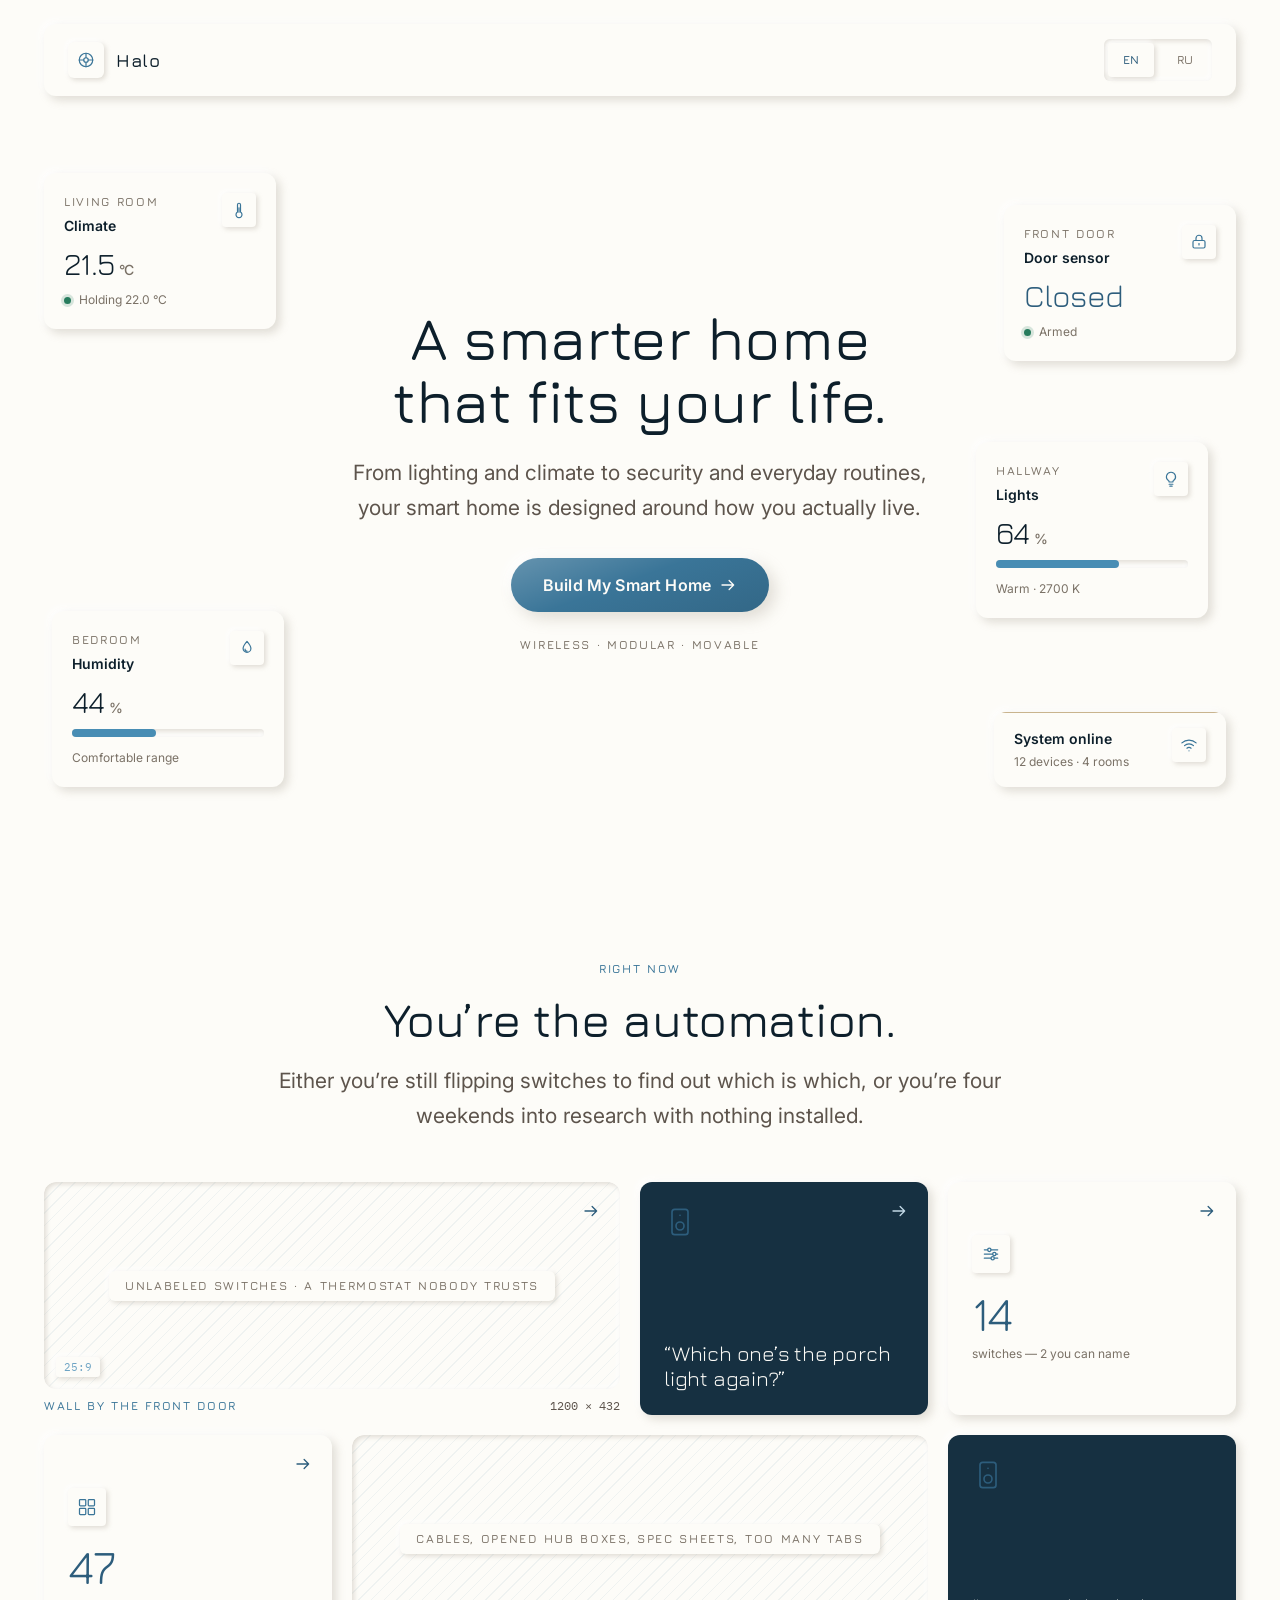
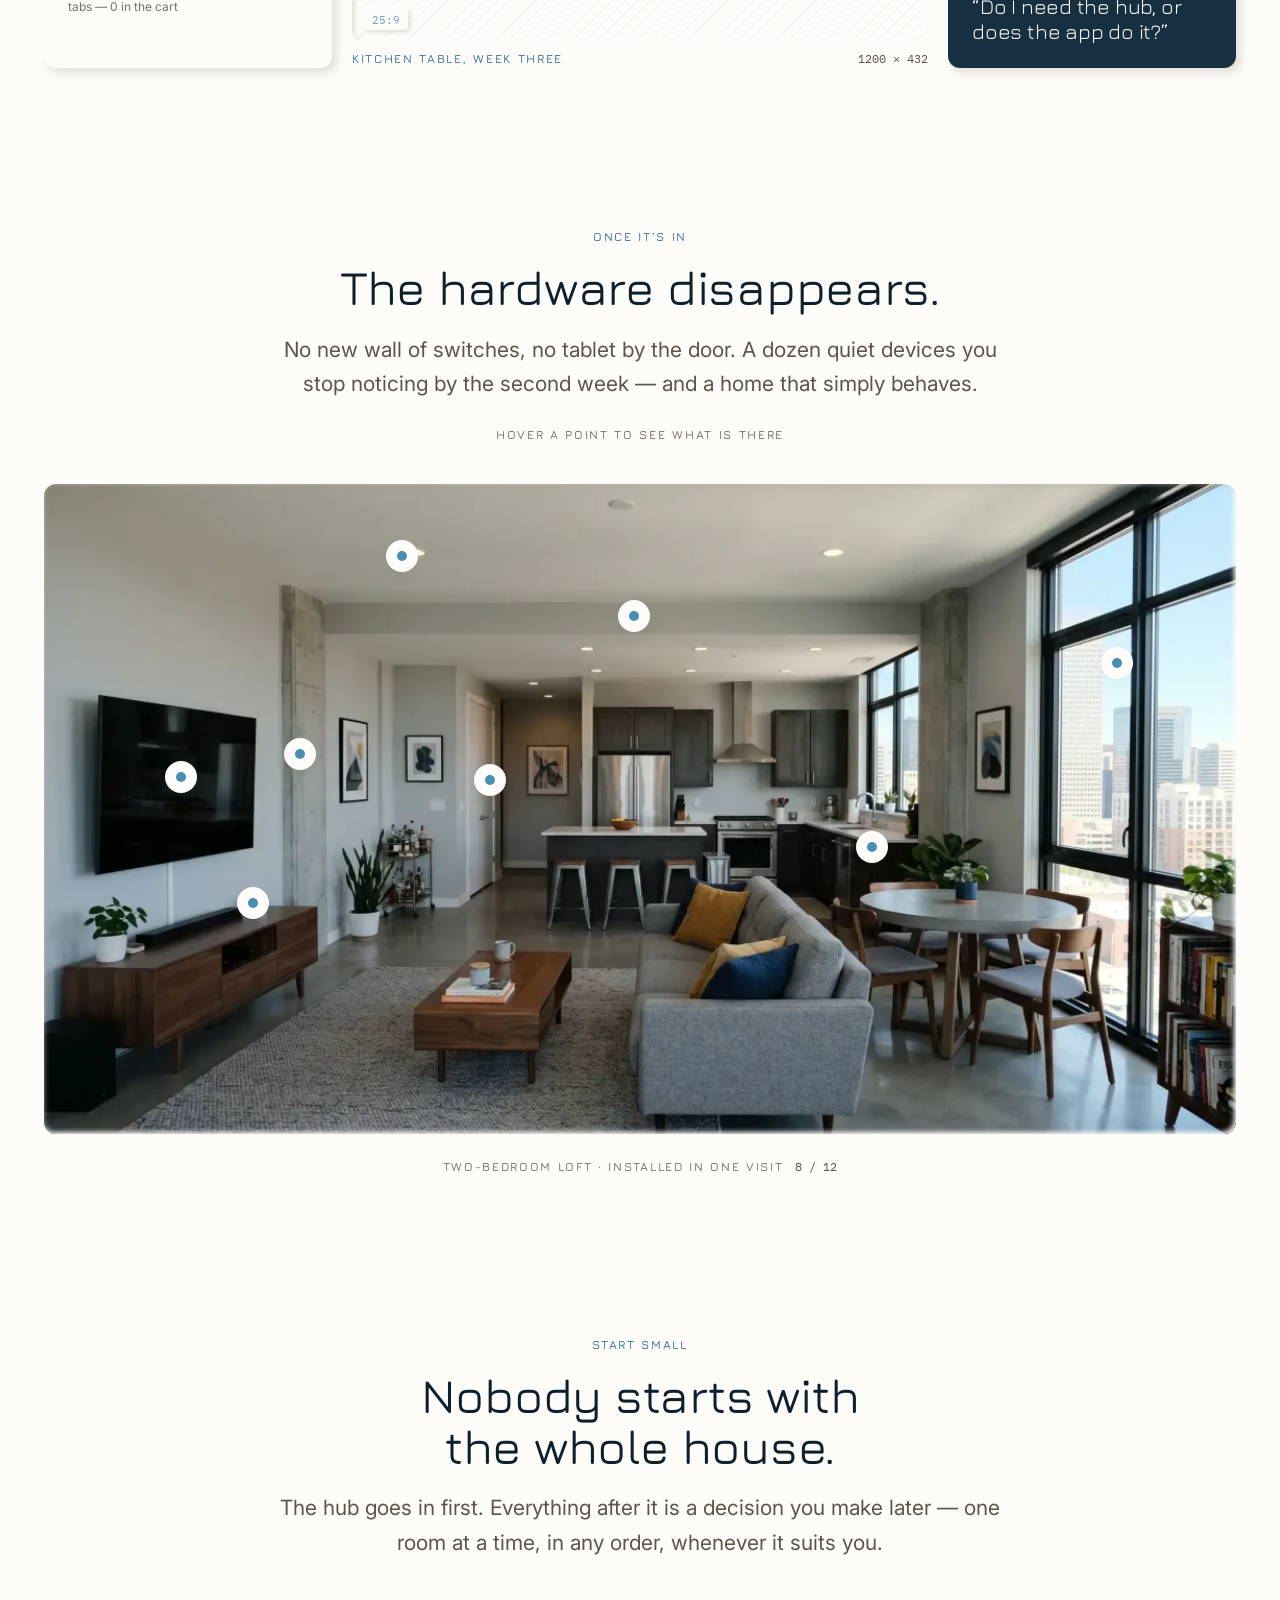
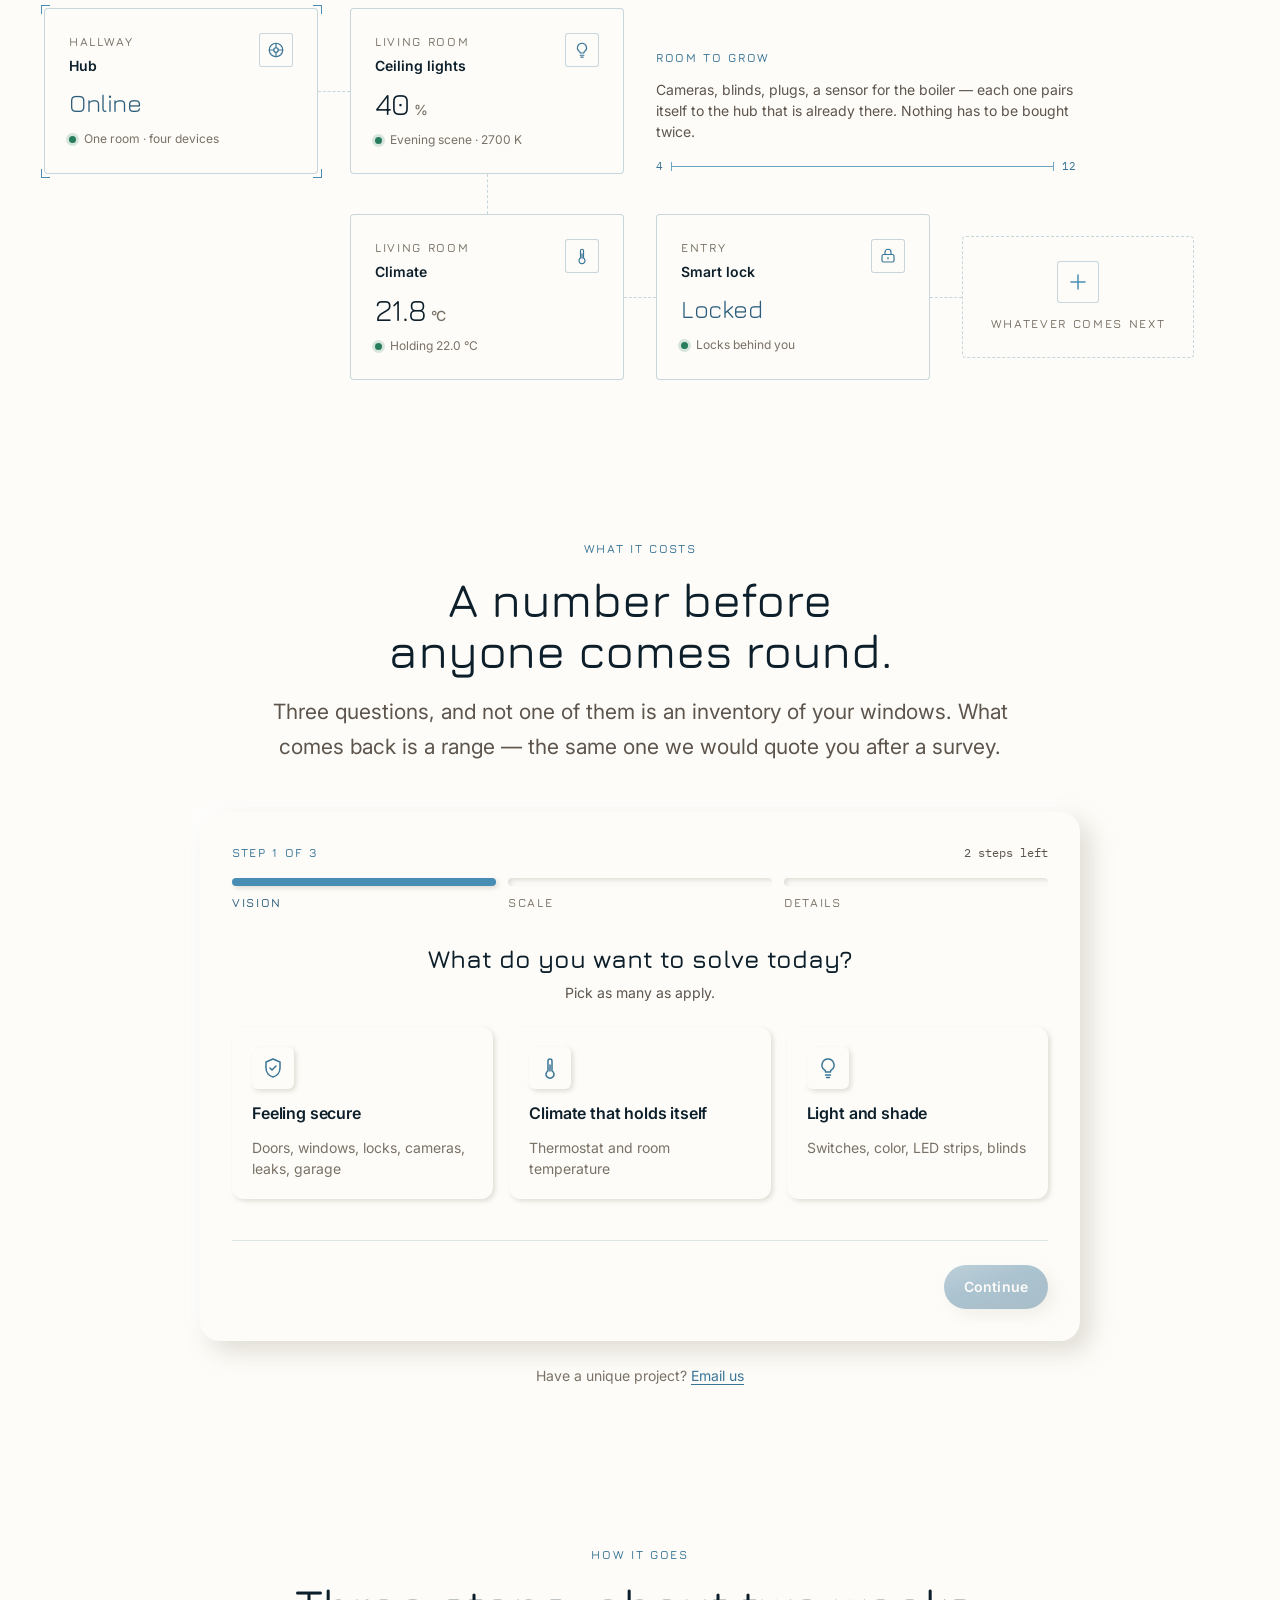
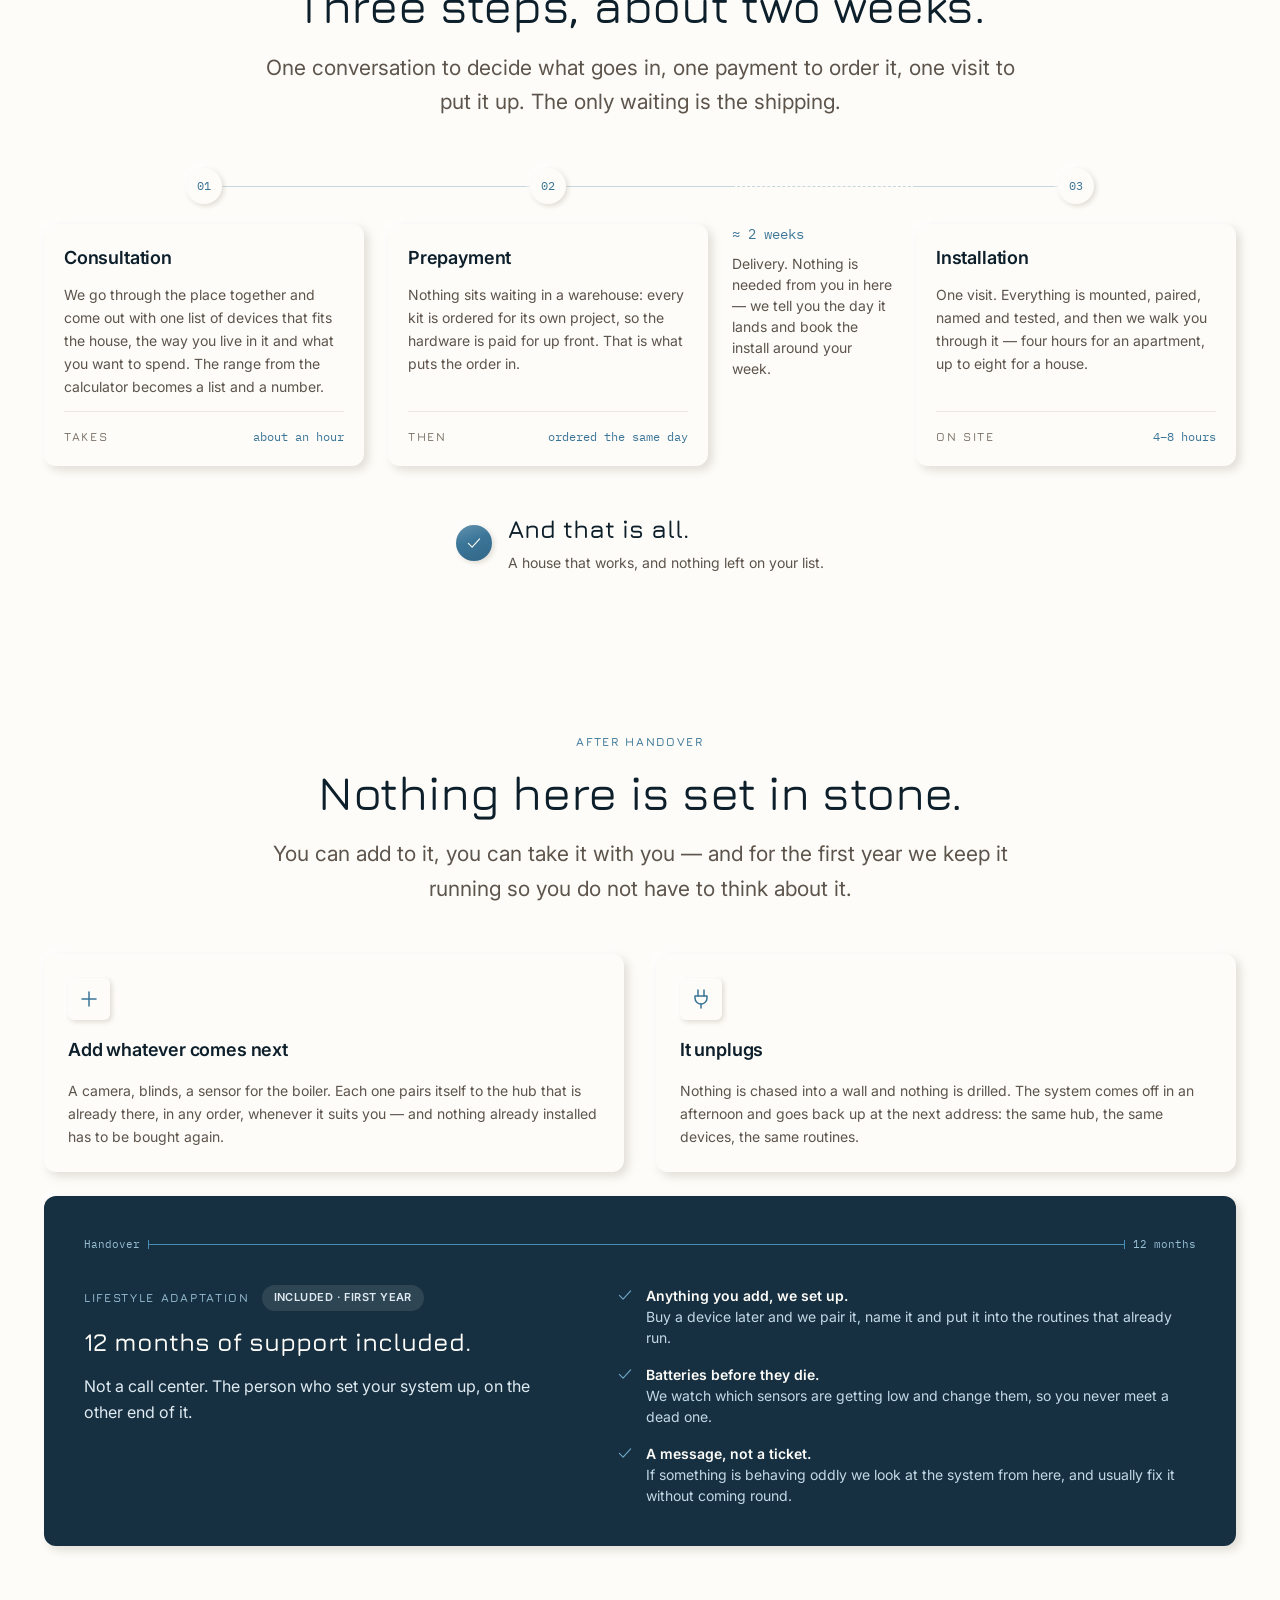
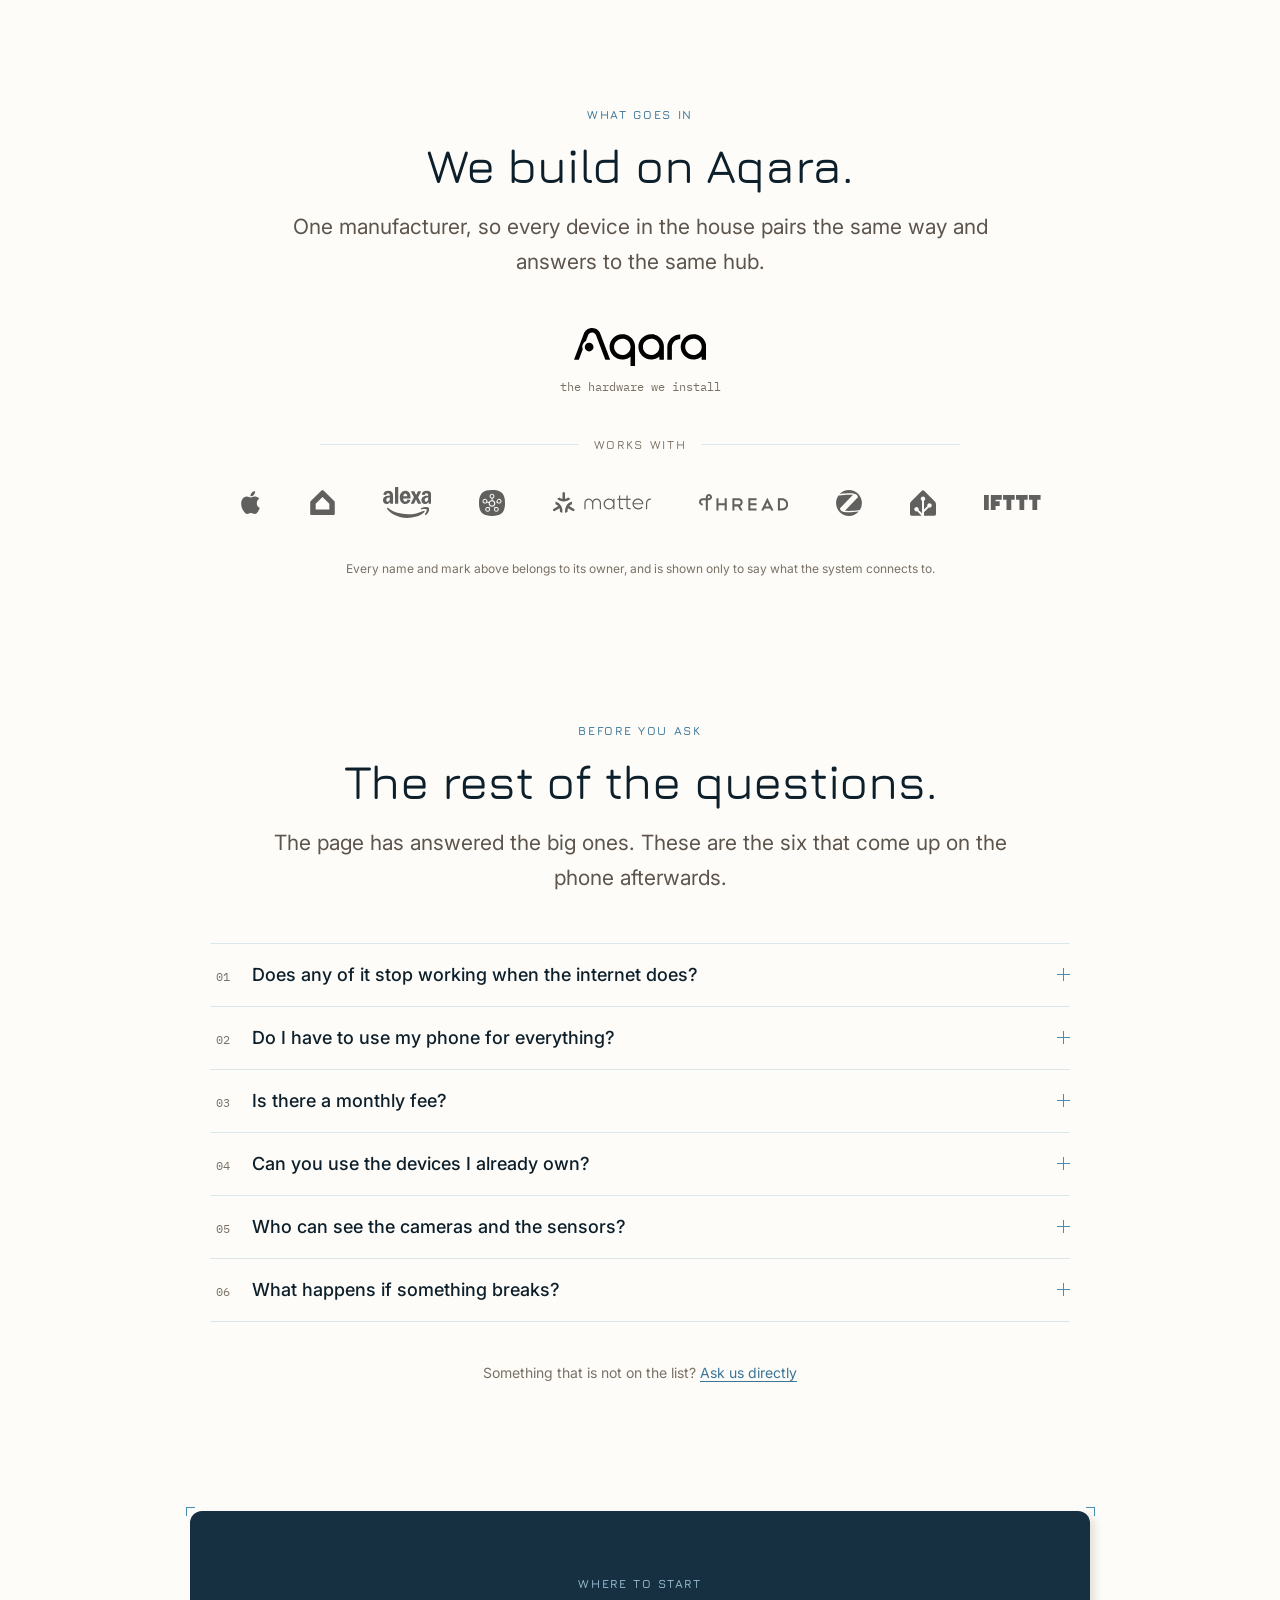
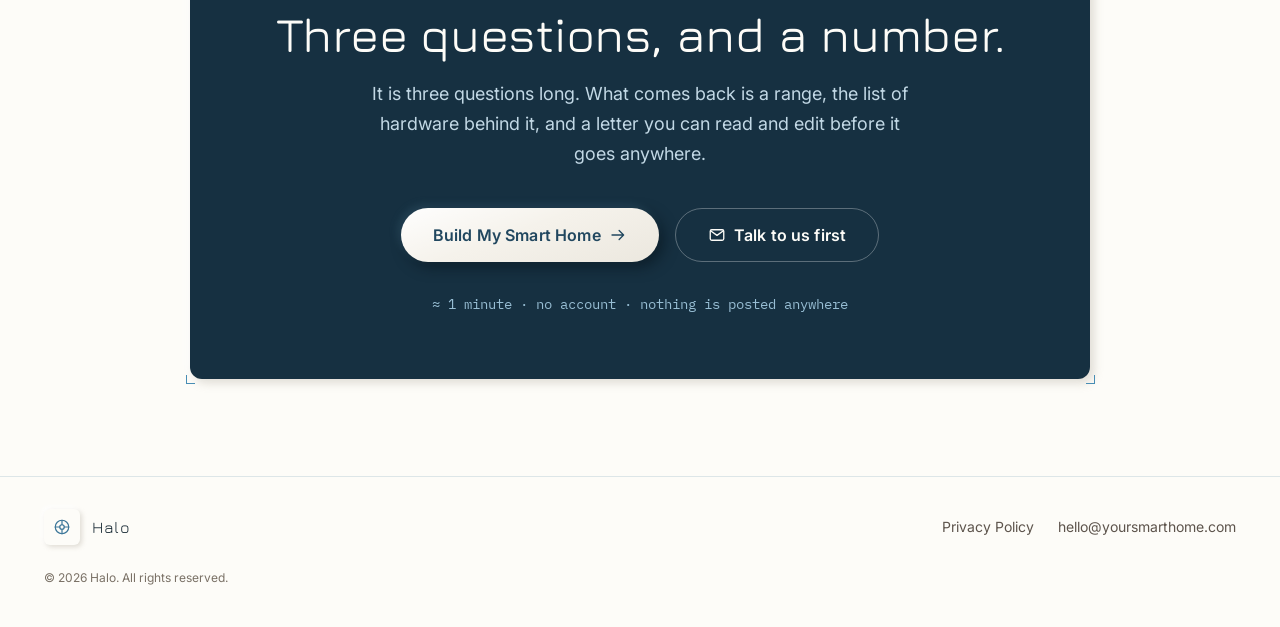
==== commit 1c92efa7: "Fix mobile forced reflow and inline the stylesheet PageSpeed flagged two issues on mobile while desk" ====
--- a/index.html
+++ b/index.html
@@ -27,14 +27,4729 @@
       <link rel="stylesheet" href="https://fonts.googleapis.com/css2?family=Jura:wght@400..600&family=Inter:wght@400;500;600&family=IBM+Plex+Mono:wght@400&display=swap" />
     </noscript>
 
-    <!-- This holds the render, and should. Built from the five source layers by
-         build.sh, in load order: palette, semantic, then the rest. -->
-    <link rel="stylesheet" href="css/halo.css?v=9e0babc1" />
+    <!-- Inline rather than linked: a separate stylesheet costs a second round trip
+         before first paint, and GitHub Pages caps its cache at ten minutes, so the
+         request buys nothing back. The markers below are one line each by contract —
+         build.sh replaces everything between them, closing tag and all. -->
+    <!-- css:inline — generated from css/halo.css; edit the source layers, not here. -->
+    <style>
+/* Generated by build.sh — edit the sources, not this file. */
+
+/* ---- css/tokens/palette.css ---- */
+/* PALETTE — raw values. Components must reference semantic.css, never these. */
+
+:root {
+  /* ---- Steel ink: #488DB4 (hsl 202 43% 49%) walked through lightness ---- */
+  --steel-950: #0d1f2b;
+  --steel-900: #163041;
+  --steel-800: #21475f;
+  --steel-700: #2d5d7c;
+  --steel-600: #3a7598;
+  --steel-500: #488db4; /* the source color */
+  --steel-400: #6ea4c4;
+  --steel-300: #97bdd3;
+  --steel-200: #c2d8e5;
+  --steel-100: #dfeaf1;
+  --steel-050: #f1f6f9;
+
+  /* ---- Paper (warm off-white) ------------------------------------------ */
+  --paper-000: #fdfcf8;
+  --paper-100: #faf9f4;
+  --paper-200: #f5f2eb;
+  --paper-300: #ece8df;
+
+  /* ---- Stone (warm neutrals) -------------------------------------------- */
+  --stone-900: #332e28;
+  --stone-700: #5d544c;
+  --stone-500: #7a7166;
+  --stone-400: #a89f94;
+  --stone-300: #cec8c0;
+  --stone-200: #e5e2dc;
+  --stone-100: #f2f1ed;
+
+  /* ---- Signal: muted for warm paper, all ≥ 4.5:1 on --paper-000 --------- */
+  --green-600: #277c5d;
+  --amber-700: #956b23;
+  --rust-600: #b24934;
+
+  /* ---- Light: the top-left source — a highlight, and paper darkened warm - */
+  --light-highlight: #ffffff;
+  --light-shade: rgba(163, 153, 138, 0.32);
+  --light-shade-strong: rgba(151, 141, 128, 0.46);
+}
+
+/* ---- css/tokens/semantic.css ---- */
+/* SEMANTIC TOKENS — the only layer components reference. Paper, steel ink, soft depth. */
+
+:root {
+  /* ---- Surfaces --------------------------------------------------------- */
+  --bg: var(--paper-000);
+  --surface: var(--paper-000);
+  --surface-sunken: var(--paper-200);
+  --surface-tint: var(--steel-050);
+  --surface-ink: var(--steel-900);
+
+  /* ---- Text -------------------------------------------------------------- */
+  --text: var(--steel-950);
+  --text-muted: var(--stone-700);
+  --text-subtle: var(--stone-500);
+  --text-accent: var(--steel-600);
+  --text-inverse: var(--paper-000);
+
+  /* ---- Signal roles ------------------------------------------------------ */
+  --signal-online: var(--green-600);
+  --signal-idle: var(--amber-700);
+  --signal-alert: var(--rust-600);
+  --signal-offline: var(--stone-400);
+
+  /* ---- Lines: --steel-600 (58,117,152) at increasing alpha -------------- */
+  --line-hair: rgba(58, 117, 152, 0.16); /* 1px structural hairline      */
+  --line-soft: rgba(58, 117, 152, 0.28); /* visible divider              */
+  --line: rgba(58, 117, 152, 0.46); /* component border             */
+  --line-strong: var(--steel-500); /* emphasis / ticks             */
+  --line-neutral: var(--stone-200);
+
+  --grid-minor: rgba(58, 117, 152, 0.07);
+  --grid-major: rgba(58, 117, 152, 0.14);
+
+  /* ---- Typography -------------------------------------------------------- */
+  --font-display: "Jura", "Eurostile", "Avenir Next", "Segoe UI", sans-serif;
+  --font-sans: "Inter", -apple-system, BlinkMacSystemFont, "Segoe UI", Roboto,
+    Helvetica, Arial, sans-serif;
+  --font-mono: "IBM Plex Mono", ui-monospace, SFMono-Regular, "SF Mono", Menlo,
+    monospace;
+
+  --text-2xs: 0.6875rem; /* 11 */
+  --text-xs: 0.75rem; /* 12 */
+  --text-sm: 0.875rem; /* 14 */
+  --text-md: 1rem; /* 16 */
+  --text-lg: 1.125rem; /* 18 */
+  --text-xl: 1.3125rem; /* 21 */
+  --text-2xl: 1.5625rem; /* 25 */
+  --text-3xl: 1.9375rem; /* 31 */
+  --text-4xl: 2.375rem; /* 38 */
+  --text-5xl: 3rem; /* 48 */
+  --text-6xl: 3.75rem; /* 60 */
+  --text-7xl: 4.75rem; /* 76 */
+
+  --leading-tight: 1.05;
+  --leading-snug: 1.2;
+  --leading-normal: 1.5;
+  --leading-relaxed: 1.65;
+
+  --tracking-tight: -0.02em;
+  --tracking-normal: 0;
+  --tracking-wide: 0.04em;
+  --tracking-label: 0.14em; /* annotation labels          */
+
+  --weight-regular: 400;
+  --weight-medium: 500;
+  --weight-semibold: 600;
+
+  /* ---- Space : 4px base --------------------------------------------------- */
+  --space-1: 0.25rem; /* 4  */
+  --space-2: 0.5rem; /* 8  */
+  --space-3: 0.75rem; /* 12 */
+  --space-4: 1rem; /* 16 */
+  --space-5: 1.25rem; /* 20 */
+  --space-6: 1.5rem; /* 24 */
+  --space-8: 2rem; /* 32 */
+  --space-10: 2.5rem; /* 40 */
+  --space-12: 3rem; /* 48 */
+  --space-16: 4rem; /* 64 */
+  --space-20: 5rem; /* 80 */
+  --space-24: 6rem; /* 96 */
+  --space-32: 8rem; /* 128 */
+
+  /* ---- Geometry ----------------------------------------------------------- */
+  --radius-none: 0;
+  --radius-xs: 2px;
+  --radius-sm: 3px;
+  --radius-md: 4px;
+  --radius-lg: 6px;
+  --radius-xl: 12px; /* soft surfaces start here */
+  --radius-2xl: 20px;
+  --radius-pill: 999px;
+
+  --hair: 1px;
+  --tick-len: 9px; /* corner crosshair arm length */
+
+  /* ---- Cast shadow : overlays only ---------------------------------------- */
+  --shadow-sm: 0 1px 2px rgba(45, 40, 32, 0.06);
+  --shadow-md: 0 6px 20px -8px rgba(45, 40, 32, 0.14);
+  --shadow-lg: 0 24px 48px -22px rgba(45, 40, 32, 0.2);
+  /* A translucent halo alone measures 1.4:1 on paper, and an indicator owes 3:1.
+     The solid inner ring carries it; the halo stays for the soft surfaces. */
+  --shadow-focus: 0 0 0 2px var(--steel-600), 0 0 0 5px rgba(72, 141, 180, 0.24);
+
+  /* ---- Soft light: one top-left source. Needs --paper-000, not white ---- */
+  --soft-light: var(--light-highlight);
+  --soft-shade: var(--light-shade);
+  --soft-shade-strong: var(--light-shade-strong);
+
+  /* Subtle: these repeat on nearly every surface down the page. */
+  --shadow-soft-sm: 2px 2px 5px var(--soft-shade), -2px -2px 5px var(--soft-light);
+  --shadow-soft: 4px 4px 10px var(--soft-shade), -3px -3px 8px var(--soft-light);
+  --shadow-soft-lg: 10px 10px 24px var(--soft-shade),
+    -8px -8px 18px var(--soft-light);
+  --shadow-soft-inset: inset 2px 2px 5px var(--soft-shade),
+    inset -2px -2px 5px var(--soft-light);
+  --shadow-soft-inset-deep: inset 4px 4px 9px var(--soft-shade-strong),
+    inset -3px -3px 7px var(--soft-light);
+  /* --shadow-soft-lg scaled down, so a 44px button does not float off the page. */
+  --shadow-soft-lift: 6px 6px 16px var(--soft-shade),
+    -5px -5px 12px var(--soft-light);
+  /* Pressed = inset, and slightly tighter than the resting state. */
+  --shadow-soft-press: inset 3px 3px 7px var(--soft-shade),
+    inset -3px -3px 7px var(--soft-light);
+
+  /* The sheen. Translucent, not a color ramp, so a chip and a wide button match. */
+  --lit-paper: linear-gradient(
+    160deg,
+    rgba(255, 255, 255, 0.95) 0%,
+    rgba(255, 255, 255, 0) 45%,
+    rgba(211, 204, 190, 0.28) 100%
+  );
+  --lit-steel: linear-gradient(
+    160deg,
+    rgba(255, 255, 255, 0.22) 0%,
+    rgba(255, 255, 255, 0) 45%,
+    rgba(13, 31, 43, 0.16) 100%
+  );
+  --lit-steel-hover: linear-gradient(
+    160deg,
+    rgba(255, 255, 255, 0.32) 0%,
+    rgba(255, 255, 255, 0.04) 50%,
+    rgba(13, 31, 43, 0.08) 100%
+  );
+
+  /* ---- Motion -------------------------------------------------------------- */
+  --ease: cubic-bezier(0.2, 0.7, 0.3, 1);
+  --dur-fast: 120ms;
+  --dur: 180ms;
+  --dur-slow: 320ms;
+
+  /* ---- Layout -------------------------------------------------------------- */
+  --grid-cell: 24px; /* minor grid pitch */
+  --grid-block: 96px; /* major grid pitch */
+  --container: 1240px;
+  --container-narrow: 760px;
+  --z-nav: 40;
+  --z-toast: 90;
+}
+
+/* ---- css/base.css ---- */
+/* BASE — reset, typography, the paper, drafting primitives. */
+
+*,
+*::before,
+*::after {
+  box-sizing: border-box;
+}
+
+* {
+  margin: 0;
+}
+
+html {
+  -webkit-text-size-adjust: 100%;
+  scroll-behavior: smooth;
+  scroll-padding-top: var(--space-16);
+}
+
+body {
+  font-family: var(--font-sans);
+  font-size: var(--text-md);
+  line-height: var(--leading-normal);
+  color: var(--text);
+  background-color: var(--bg);
+  -webkit-font-smoothing: antialiased;
+  text-rendering: optimizeLegibility;
+  /* A page shorter than the screen — a legal page — still puts its footer on
+     the fold rather than halfway up the paper. svh is the toolbar-visible
+     height, which is the one a footer should sit at. */
+  min-height: 100vh;
+  min-height: 100svh;
+  display: flex;
+  flex-direction: column;
+}
+body > main {
+  flex: 1 0 auto;
+}
+
+img,
+svg {
+  display: block;
+  max-width: 100%;
+}
+
+button,
+input,
+select,
+textarea {
+  font: inherit;
+  color: inherit;
+}
+
+a {
+  color: var(--text-accent);
+  text-decoration-thickness: 1px;
+  text-underline-offset: 3px;
+}
+
+::selection {
+  background: var(--steel-200);
+  color: var(--steel-950);
+}
+
+/* The outline is what actually carries the indicator: every hover state in
+   components.css sets box-shadow at a higher specificity than this rule, and an
+   outline is the one property none of them touch. The halo rides along. */
+:focus-visible {
+  outline: 2px solid var(--steel-600);
+  outline-offset: 2px;
+  box-shadow: var(--shadow-focus);
+  border-radius: var(--radius-xs);
+}
+
+/* ---- The paper: off-white; .grid-on on <body> adds the blueprint grid ---- */
+
+.paper {
+  position: fixed;
+  inset: 0;
+  z-index: -1;
+  pointer-events: none;
+  background-color: var(--bg);
+  background-image:
+    linear-gradient(var(--grid-minor) var(--hair), transparent var(--hair)),
+    linear-gradient(90deg, var(--grid-minor) var(--hair), transparent var(--hair)),
+    linear-gradient(var(--grid-major) var(--hair), transparent var(--hair)),
+    linear-gradient(90deg, var(--grid-major) var(--hair), transparent var(--hair));
+  background-size:
+    100% var(--grid-cell),
+    var(--grid-cell) 100%,
+    100% var(--grid-block),
+    var(--grid-block) 100%;
+  opacity: 0;
+  transition: opacity var(--dur-slow) var(--ease);
+}
+
+/* Vignette so the grid fades at the edges instead of stopping dead. */
+.paper::after {
+  content: "";
+  position: absolute;
+  inset: 0;
+  background: radial-gradient(
+    120% 90% at 50% 0%,
+    transparent 30%,
+    rgba(253, 252, 248, 0.86) 100%
+  );
+}
+
+body.grid-on .paper {
+  opacity: 1;
+}
+
+/* ---- Typography --------------------------------------------------------- */
+
+.display-1,
+.display-2,
+.display-3,
+.heading-1,
+.heading-2,
+.heading-3 {
+  font-family: var(--font-display);
+  font-weight: var(--weight-medium);
+  line-height: var(--leading-tight);
+  letter-spacing: -0.005em; /* Jura is wide; only a hair of negative */
+  color: var(--text);
+}
+.heading-2,
+.heading-3 {
+  font-weight: var(--weight-semibold);
+  letter-spacing: 0;
+}
+
+.display-1 {
+  font-size: clamp(var(--text-5xl), 6.4vw, var(--text-7xl));
+}
+.display-2 {
+  font-size: clamp(var(--text-4xl), 5vw, var(--text-6xl));
+}
+.display-3 {
+  font-size: clamp(var(--text-3xl), 4vw, var(--text-5xl));
+}
+.heading-1 {
+  font-size: var(--text-4xl);
+}
+.heading-2 {
+  font-size: var(--text-3xl);
+  line-height: var(--leading-snug);
+}
+.heading-3 {
+  font-size: var(--text-2xl);
+  line-height: var(--leading-snug);
+}
+
+/* Sub-headings switch to Inter — Jura is for display sizes and labels. */
+.heading-4 {
+  font-family: var(--font-sans);
+  font-size: var(--text-lg);
+  font-weight: var(--weight-semibold);
+  line-height: var(--leading-snug);
+  letter-spacing: -0.01em;
+}
+
+.lede {
+  font-size: var(--text-xl);
+  line-height: var(--leading-relaxed);
+  color: var(--text-muted);
+}
+.body {
+  font-size: var(--text-md);
+}
+.body-sm {
+  font-size: var(--text-sm);
+  color: var(--text-muted);
+}
+.caption {
+  font-size: var(--text-xs);
+  color: var(--text-subtle);
+}
+
+/* The drafting label — every technical annotation on the sheet, in Jura caps. */
+.label {
+  font-family: var(--font-display);
+  font-size: var(--text-xs);
+  font-weight: var(--weight-semibold);
+  letter-spacing: var(--tracking-label);
+  text-transform: uppercase;
+  color: var(--text-subtle);
+}
+.label--accent {
+  color: var(--steel-600);
+}
+
+.mono {
+  font-family: var(--font-mono);
+  font-size: var(--text-xs);
+  letter-spacing: 0;
+  color: var(--text-muted);
+}
+
+/* An emphasized word inside body copy, set in the display face. */
+.display-accent {
+  font-family: var(--font-display);
+  font-weight: var(--weight-semibold);
+  color: var(--steel-700);
+}
+
+/* ---- Drafting primitives — reusable technical detailing ----------------- */
+
+/* Corner crosshairs. Eight gradient layers = four "+" marks, no extra markup. */
+.ticks {
+  position: relative;
+}
+.ticks::after {
+  content: "";
+  position: absolute;
+  inset: calc(var(--tick-len) / -2);
+  pointer-events: none;
+  --t: var(--line-strong);
+  --arm: var(--tick-len);
+  background-image: linear-gradient(var(--t), var(--t)),
+    linear-gradient(var(--t), var(--t)), linear-gradient(var(--t), var(--t)),
+    linear-gradient(var(--t), var(--t)), linear-gradient(var(--t), var(--t)),
+    linear-gradient(var(--t), var(--t)), linear-gradient(var(--t), var(--t)),
+    linear-gradient(var(--t), var(--t));
+  background-size: var(--arm) var(--hair), var(--hair) var(--arm),
+    var(--arm) var(--hair), var(--hair) var(--arm), var(--arm) var(--hair),
+    var(--hair) var(--arm), var(--arm) var(--hair), var(--hair) var(--arm);
+  background-position: top left, top left, top right, top right, bottom left,
+    bottom left, bottom right, bottom right;
+  background-repeat: no-repeat;
+}
+
+/* Dimension line: |—————— 24px ——————| */
+.dimension {
+  display: flex;
+  align-items: center;
+  gap: var(--space-2);
+  color: var(--steel-400);
+}
+.dimension__line {
+  position: relative;
+  flex: 1;
+  height: var(--hair);
+  background: currentColor;
+}
+.dimension__line::before,
+.dimension__line::after {
+  content: "";
+  position: absolute;
+  top: -4px;
+  width: var(--hair);
+  height: 9px;
+  background: currentColor;
+}
+.dimension__line::before {
+  left: 0;
+}
+.dimension__line::after {
+  right: 0;
+}
+.dimension__value {
+  font-family: var(--font-mono);
+  font-size: var(--text-2xs);
+  color: var(--steel-600);
+  white-space: nowrap;
+}
+
+/* Leader line: a hairline that points from a label to a thing. */
+.leader {
+  display: flex;
+  align-items: center;
+  gap: var(--space-2);
+}
+.leader::before {
+  content: "";
+  order: 1; /* label, then the line, then the dot it points at */
+  width: 28px;
+  height: var(--hair);
+  background: var(--line);
+  flex: none;
+}
+.leader::after {
+  content: "";
+  order: 2;
+  width: 5px;
+  height: 5px;
+  border-radius: 50%;
+  border: var(--hair) solid var(--steel-500);
+  flex: none;
+}
+
+/* Hairline rules */
+.rule {
+  height: var(--hair);
+  background: var(--line-hair);
+  border: 0;
+}
+.rule--soft {
+  background: var(--line-soft);
+}
+.rule--dashed {
+  height: 0;
+  border-top: var(--hair) dashed var(--line-soft);
+  background: none;
+}
+
+/* ---- Layout helpers ----------------------------------------------------- */
+
+.container {
+  width: 100%;
+  max-width: var(--container);
+  margin-inline: auto;
+  padding-inline: var(--space-6);
+}
+
+.stack > * + * {
+  margin-top: var(--space-4);
+}
+.stack-sm > * + * {
+  margin-top: var(--space-2);
+}
+.stack-lg > * + * {
+  margin-top: var(--space-8);
+}
+
+.row {
+  display: flex;
+  align-items: center;
+  gap: var(--space-3);
+  flex-wrap: wrap;
+}
+
+.visually-hidden {
+  position: absolute;
+  width: 1px;
+  height: 1px;
+  overflow: hidden;
+  clip-path: inset(50%);
+  white-space: nowrap;
+}
+
+@media (prefers-reduced-motion: reduce) {
+  *,
+  *::before,
+  *::after {
+    animation-duration: 0.01ms !important;
+    /* The delay too: the entrances fill both ways, so a 1.8s stagger would hold
+       the copy at the keyframe's opacity:0 long after the motion was turned off. */
+    animation-delay: 0.01ms !important;
+    animation-iteration-count: 1 !important;
+    transition-duration: 0.01ms !important;
+    scroll-behavior: auto !important;
+  }
+}
+
+/* Shadows and translucent fills are dropped in forced colors, so the ring is
+   restated in a system color the mode does paint. */
+@media (forced-colors: active) {
+  :focus-visible {
+    outline: 3px solid Highlight;
+  }
+}
+
+/* ---- css/components.css ---- */
+/* COMPONENTS — everything the landing page will be assembled from. */
+
+/* ---- Icons -------------------------------------------------------------- */
+
+.icon {
+  width: 24px;
+  height: 24px;
+  flex: none;
+  fill: none;
+  stroke: currentColor;
+  stroke-width: 1.5;
+  stroke-linecap: round;
+  stroke-linejoin: round;
+}
+.icon--sm {
+  width: 18px;
+  height: 18px;
+  stroke-width: 1.6;
+}
+.icon--lg {
+  width: 32px;
+  height: 32px;
+  stroke-width: 1.25;
+}
+.icon--xl {
+  width: 44px;
+  height: 44px;
+  stroke-width: 1;
+}
+
+/* ---- Buttons ------------------------------------------------------------ */
+
+.btn {
+  --btn-height: 44px;
+  --btn-px: var(--space-5);
+  display: inline-flex;
+  align-items: center;
+  justify-content: center;
+  gap: var(--space-2);
+  height: var(--btn-height);
+  padding-inline: var(--btn-px);
+  border: 0;
+  border-radius: var(--radius-pill);
+  font-size: var(--text-sm);
+  font-weight: var(--weight-semibold);
+  letter-spacing: 0.01em;
+  line-height: 1;
+  text-decoration: none;
+  white-space: nowrap;
+  cursor: pointer;
+  background: none;
+  transition: background var(--dur) var(--ease), color var(--dur) var(--ease),
+    box-shadow var(--dur) var(--ease), transform var(--dur-fast) var(--ease);
+}
+.btn:disabled,
+.btn[aria-disabled="true"] {
+  cursor: not-allowed;
+  opacity: 0.42;
+  transform: none;
+}
+.btn .icon {
+  width: 18px;
+  height: 18px;
+  stroke-width: 1.75;
+}
+
+/* Sizes */
+.btn--sm {
+  --btn-height: 34px;
+  --btn-px: var(--space-4);
+  font-size: var(--text-xs);
+}
+.btn--sm.btn--primary,
+.btn--sm.btn--secondary {
+  box-shadow: var(--shadow-soft);
+}
+.btn--sm.btn--primary:hover:not(:disabled),
+.btn--sm.btn--secondary:hover:not(:disabled) {
+  box-shadow: var(--shadow-soft-lift);
+}
+.btn--lg {
+  --btn-height: 54px;
+  --btn-px: var(--space-8);
+  font-size: var(--text-md);
+}
+
+/* Primary — steel, lit from the same top-left source */
+.btn--primary {
+  background-color: var(--steel-600);
+  background-image: var(--lit-steel);
+  color: var(--text-inverse);
+  box-shadow: var(--shadow-soft-lift);
+}
+.btn--primary:hover:not(:disabled) {
+  background-image: var(--lit-steel-hover);
+  box-shadow: var(--shadow-soft-lg);
+}
+.btn--primary:active:not(:disabled) {
+  background-image: none;
+  background-color: var(--steel-700);
+  box-shadow: inset 3px 3px 8px rgba(13, 31, 43, 0.4),
+    inset -2px -2px 6px rgba(151, 189, 211, 0.32);
+}
+
+/* Secondary — the lifted paper pill */
+.btn--secondary {
+  background-color: var(--paper-000);
+  background-image: var(--lit-paper);
+  color: var(--steel-700);
+  box-shadow: var(--shadow-soft-lift);
+}
+.btn--secondary:hover:not(:disabled) {
+  color: var(--steel-800);
+  box-shadow: var(--shadow-soft-lg);
+}
+.btn--secondary:active:not(:disabled),
+.btn--secondary[aria-pressed="true"] {
+  background-image: none;
+  box-shadow: var(--shadow-soft-press);
+}
+
+/* Ghost — no chrome until touched */
+.btn--ghost {
+  color: var(--steel-700);
+}
+.btn--ghost:hover:not(:disabled) {
+  background-color: var(--paper-000);
+  background-image: var(--lit-paper);
+  color: var(--steel-800);
+  box-shadow: var(--shadow-soft-lift);
+}
+.btn--ghost:active:not(:disabled) {
+  background-image: none;
+  box-shadow: var(--shadow-soft-press);
+}
+
+/* Quiet — neutral, for tertiary actions */
+.btn--quiet {
+  color: var(--text-muted);
+}
+.btn--quiet:hover:not(:disabled) {
+  background-color: var(--paper-000);
+  background-image: var(--lit-paper);
+  color: var(--text);
+  box-shadow: var(--shadow-soft-lift);
+}
+.btn--quiet:active:not(:disabled) {
+  background-image: none;
+  box-shadow: var(--shadow-soft-press);
+}
+
+/* Link — inline text action with an underline that grows */
+.btn--link {
+  height: auto;
+  padding: 0;
+  color: var(--steel-600);
+  border-radius: 0;
+  box-shadow: none;
+}
+.btn--link:hover:not(:disabled) {
+  color: var(--steel-800);
+  text-decoration: underline;
+  text-underline-offset: 4px;
+}
+
+/* ---- On ink: a cast shadow is invisible, so hover is carried by the surface -- */
+.btn--inverse {
+  background-color: var(--paper-200);
+  background-image: var(--lit-paper);
+  color: var(--steel-800);
+  box-shadow: 5px 5px 14px rgba(4, 14, 20, 0.5),
+    -3px -3px 10px rgba(110, 164, 196, 0.18);
+}
+.btn--inverse:hover:not(:disabled) {
+  background-color: #ffffff;
+  color: var(--steel-950);
+  transform: translateY(-1px);
+  box-shadow: 6px 8px 20px rgba(4, 14, 20, 0.55),
+    -4px -4px 12px rgba(110, 164, 196, 0.28),
+    0 0 0 3px rgba(194, 216, 229, 0.24);
+}
+.btn--inverse:active:not(:disabled) {
+  background-color: var(--paper-300);
+  background-image: none;
+  transform: translateY(0);
+  box-shadow: inset 3px 3px 8px rgba(45, 40, 32, 0.28),
+    0 0 0 3px rgba(194, 216, 229, 0.16);
+}
+
+/* Outline on ink — the secondary action on a dark panel. */
+.btn--inverse-outline {
+  border: var(--hair) solid rgba(255, 255, 255, 0.3);
+  color: var(--paper-000);
+}
+.btn--inverse-outline:hover:not(:disabled) {
+  border-color: rgba(255, 255, 255, 0.72);
+  background-color: rgba(255, 255, 255, 0.14);
+  transform: translateY(-1px);
+}
+.btn--inverse-outline:active:not(:disabled) {
+  transform: translateY(0);
+  background-color: rgba(4, 14, 20, 0.32);
+  border-color: rgba(255, 255, 255, 0.4);
+  box-shadow: inset 2px 2px 6px rgba(4, 14, 20, 0.5);
+}
+
+/* Ghost on ink — tertiary, no chrome until touched. */
+.btn--inverse-ghost {
+  color: var(--steel-200);
+}
+.btn--inverse-ghost:hover:not(:disabled) {
+  color: var(--paper-000);
+  background-color: rgba(255, 255, 255, 0.12);
+}
+.btn--inverse-ghost:active:not(:disabled) {
+  background-color: rgba(4, 14, 20, 0.32);
+  box-shadow: inset 2px 2px 6px rgba(4, 14, 20, 0.5);
+}
+
+/* These three exist because they sit on a dark ground, and one of them —
+   section 02's corner toggle — is not inside the ink card it covers, so the
+   ring cannot be inherited from it. Steel reads 2.7:1 there; paper reads 13:1. */
+.btn--inverse:focus-visible,
+.btn--inverse-outline:focus-visible,
+.btn--inverse-ghost:focus-visible {
+  outline-color: var(--paper-000);
+}
+
+.btn--icon {
+  --btn-px: 0;
+  width: var(--btn-height);
+  padding: 0;
+}
+
+.btn--block {
+  width: 100%;
+}
+
+/* Loading state: swap the label for a rotating tick mark. */
+.btn.is-loading {
+  pointer-events: none;
+  color: transparent;
+  position: relative;
+}
+.btn.is-loading::after {
+  content: "";
+  position: absolute;
+  width: 15px;
+  height: 15px;
+  border: 1.5px solid currentColor;
+  border-radius: 50%;
+  border-top-color: transparent;
+  color: var(--text-inverse);
+  animation: spin 620ms linear infinite;
+}
+.btn--secondary.is-loading::after,
+.btn--ghost.is-loading::after {
+  color: var(--steel-600);
+}
+
+@keyframes spin {
+  to {
+    transform: rotate(1turn);
+  }
+}
+
+/* ---- Badges, pills, status ---------------------------------------------- */
+
+.badge {
+  display: inline-flex;
+  align-items: center;
+  gap: var(--space-2);
+  height: 26px;
+  padding-inline: var(--space-3);
+  border: 0;
+  border-radius: var(--radius-lg);
+  background: var(--paper-000);
+  box-shadow: var(--shadow-soft-sm);
+  font-size: var(--text-2xs);
+  font-weight: var(--weight-semibold);
+  letter-spacing: var(--tracking-wide);
+  text-transform: uppercase;
+  color: var(--steel-700);
+}
+.badge--solid {
+  background: var(--steel-600);
+  color: var(--text-inverse);
+}
+.badge--tint {
+  background: var(--steel-050);
+}
+.badge--neutral {
+  color: var(--text-subtle);
+}
+.badge--pill {
+  border-radius: var(--radius-pill);
+  padding-inline: var(--space-3);
+}
+
+.status {
+  display: inline-flex;
+  align-items: center;
+  gap: var(--space-2);
+  font-size: var(--text-xs);
+  font-weight: var(--weight-medium);
+  color: var(--text-muted);
+}
+.status__dot {
+  width: 7px;
+  height: 7px;
+  border-radius: 50%;
+  background: var(--signal-offline);
+  flex: none;
+}
+.status--online .status__dot {
+  background: var(--signal-online);
+  box-shadow: 0 0 0 3px rgba(39, 124, 93, 0.18);
+}
+.status--idle .status__dot {
+  background: var(--signal-idle);
+  box-shadow: 0 0 0 3px rgba(149, 107, 35, 0.18);
+}
+.status--alert .status__dot {
+  background: var(--signal-alert);
+  box-shadow: 0 0 0 3px rgba(178, 73, 52, 0.18);
+}
+.status--online .status__dot {
+  animation: pulse 2.4s var(--ease) infinite;
+}
+
+@keyframes pulse {
+  0%,
+  100% {
+    box-shadow: 0 0 0 3px rgba(39, 124, 93, 0.18);
+  }
+  50% {
+    box-shadow: 0 0 0 6px rgba(39, 124, 93, 0.05);
+  }
+}
+
+/* ---- Form controls ------------------------------------------------------ */
+
+.field {
+  display: flex;
+  flex-direction: column;
+  gap: var(--space-2);
+}
+.field__label {
+  font-size: var(--text-xs);
+  font-weight: var(--weight-semibold);
+  letter-spacing: var(--tracking-wide);
+  text-transform: uppercase;
+  color: var(--text-muted);
+}
+.field__hint {
+  font-size: var(--text-xs);
+  color: var(--text-subtle);
+}
+.field__error {
+  font-size: var(--text-xs);
+  color: var(--signal-alert);
+}
+
+.input,
+.select,
+.textarea {
+  width: 100%;
+  min-height: 46px;
+  padding: var(--space-3) var(--space-4);
+  background: var(--paper-000);
+  border: 0;
+  border-radius: var(--radius-lg);
+  font-size: var(--text-sm);
+  color: var(--text);
+  box-shadow: var(--shadow-soft-inset);
+  transition: box-shadow var(--dur) var(--ease),
+    background-color var(--dur) var(--ease);
+}
+.input::placeholder,
+.textarea::placeholder {
+  color: var(--stone-400);
+}
+.input:hover,
+.select:hover,
+.textarea:hover {
+  box-shadow: var(--shadow-soft-inset-deep);
+}
+.input:focus,
+.select:focus,
+.textarea:focus {
+  outline: none;
+  box-shadow: var(--shadow-soft-inset), var(--shadow-focus);
+}
+.input:disabled,
+.select:disabled,
+.textarea:disabled {
+  background: var(--paper-200);
+  color: var(--text-subtle);
+  box-shadow: none;
+  cursor: not-allowed;
+}
+.input[aria-invalid="true"] {
+  box-shadow: var(--shadow-soft-inset), 0 0 0 1px var(--signal-alert);
+}
+.textarea {
+  min-height: 108px;
+  resize: vertical;
+  line-height: var(--leading-normal);
+}
+.select {
+  appearance: none;
+  padding-right: var(--space-10);
+  background-image: linear-gradient(45deg, transparent 50%, var(--steel-600) 50%),
+    linear-gradient(135deg, var(--steel-600) 50%, transparent 50%);
+  background-size: 5px 5px, 5px 5px;
+  background-position: right var(--space-5) center, right calc(var(--space-5) - 5px) center;
+  background-repeat: no-repeat;
+  cursor: pointer;
+}
+
+/* Input with a leading icon */
+.input-group {
+  position: relative;
+  display: flex;
+  align-items: center;
+}
+.input-group .icon {
+  position: absolute;
+  left: var(--space-4);
+  color: var(--stone-400);
+  pointer-events: none;
+}
+.input-group .input {
+  padding-left: var(--space-12);
+}
+
+/* Checkbox + radio: drawn, not native */
+.check {
+  display: flex;
+  width: fit-content;
+  align-items: flex-start;
+  gap: var(--space-3);
+  cursor: pointer;
+  font-size: var(--text-sm);
+  color: var(--text-muted);
+}
+.check input {
+  appearance: none;
+  width: 20px;
+  height: 20px;
+  margin: 0;
+  flex: none;
+  border: 0;
+  border-radius: var(--radius-sm);
+  background: var(--paper-000);
+  box-shadow: var(--shadow-soft-inset);
+  cursor: pointer;
+  transition: background-color var(--dur) var(--ease),
+    box-shadow var(--dur) var(--ease);
+}
+.check input[type="radio"] {
+  border-radius: 50%;
+}
+.check input:hover {
+  box-shadow: var(--shadow-soft-inset-deep);
+}
+.check input:checked {
+  background: var(--steel-600);
+  box-shadow: var(--shadow-soft-sm);
+}
+.check input[type="checkbox"]:checked {
+  background-image: url("data:image/svg+xml,%3Csvg xmlns='http://www.w3.org/2000/svg' viewBox='0 0 16 16' fill='none' stroke='%23fff' stroke-width='2.2' stroke-linecap='round' stroke-linejoin='round'%3E%3Cpath d='M3.5 8.5l3 3 6-6'/%3E%3C/svg%3E");
+  background-size: 14px;
+  background-position: center;
+  background-repeat: no-repeat;
+}
+.check input[type="radio"]:checked {
+  background: var(--paper-000);
+  box-shadow: var(--shadow-soft-inset), inset 0 0 0 5px var(--steel-500);
+}
+.check input:disabled {
+  opacity: 0.45;
+  cursor: not-allowed;
+}
+
+/* Switch — the smart-home workhorse */
+.switch {
+  display: flex;
+  width: fit-content;
+  align-items: center;
+  gap: var(--space-3);
+  cursor: pointer;
+  font-size: var(--text-sm);
+  color: var(--text-muted);
+}
+.switch input {
+  appearance: none;
+  position: relative;
+  width: 52px;
+  height: 28px;
+  flex: none;
+  border: 0;
+  border-radius: var(--radius-pill);
+  background: var(--paper-000);
+  box-shadow: var(--shadow-soft-inset);
+  cursor: pointer;
+  transition: background-color var(--dur) var(--ease),
+    box-shadow var(--dur) var(--ease);
+}
+.switch input::after {
+  content: "";
+  position: absolute;
+  top: 4px;
+  left: 4px;
+  width: 20px;
+  height: 20px;
+  border-radius: 50%;
+  background: var(--paper-000);
+  box-shadow: 2px 2px 5px var(--soft-shade), -2px -2px 5px var(--soft-light);
+  transition: transform var(--dur) var(--ease);
+}
+.switch input:checked {
+  background: var(--steel-500);
+  box-shadow: inset 2px 2px 6px rgba(13, 31, 43, 0.28),
+    inset -2px -2px 6px rgba(194, 216, 229, 0.45);
+}
+.switch input:checked::after {
+  transform: translateX(24px);
+}
+.switch input:disabled {
+  opacity: 0.45;
+  cursor: not-allowed;
+}
+
+/* Range — dimmer / thermostat */
+.range {
+  appearance: none;
+  width: 100%;
+  height: 24px;
+  background: none;
+  cursor: pointer;
+}
+.range {
+  height: 28px;
+}
+.range::-webkit-slider-runnable-track {
+  height: 10px;
+  border-radius: var(--radius-pill);
+  background: linear-gradient(
+    to right,
+    var(--steel-400) var(--fill, 50%),
+    var(--paper-000) var(--fill, 50%)
+  );
+  box-shadow: var(--shadow-soft-inset);
+}
+.range::-moz-range-track {
+  height: 10px;
+  border-radius: var(--radius-pill);
+  background: var(--paper-000);
+  box-shadow: var(--shadow-soft-inset);
+}
+.range::-moz-range-progress {
+  height: 10px;
+  border-radius: var(--radius-pill);
+  background: var(--steel-400);
+}
+.range::-webkit-slider-thumb {
+  appearance: none;
+  width: 20px;
+  height: 20px;
+  margin-top: -5px;
+  border: 0;
+  border-radius: 50%;
+  background: var(--paper-000);
+  box-shadow: 2px 2px 6px var(--soft-shade), -2px -2px 6px var(--soft-light);
+  transition: transform var(--dur-fast) var(--ease);
+}
+.range::-moz-range-thumb {
+  width: 20px;
+  height: 20px;
+  border: 0;
+  border-radius: 50%;
+  background: var(--paper-000);
+  box-shadow: 2px 2px 6px var(--soft-shade), -2px -2px 6px var(--soft-light);
+}
+.range:hover::-webkit-slider-thumb {
+  transform: scale(1.14);
+}
+
+/* ---- Cards -------------------------------------------------------------- */
+
+.card {
+  position: relative;
+  display: flex;
+  flex-direction: column;
+  gap: var(--space-4);
+  padding: var(--space-6);
+  background: var(--paper-000);
+  border: 0;
+  border-radius: var(--radius-xl);
+  box-shadow: var(--shadow-soft);
+  transition: box-shadow var(--dur) var(--ease),
+    transform var(--dur) var(--ease);
+}
+.card--hover:hover {
+  box-shadow: var(--shadow-soft-lg);
+  transform: translateY(-2px);
+}
+.card--tint {
+  background: var(--steel-050);
+}
+.card--ink {
+  background: var(--surface-ink);
+  color: var(--paper-000);
+  box-shadow: var(--shadow-soft);
+}
+
+/* Drawn — the hairline original, for hardware on a plan: device and spec cards. */
+.card--drawn {
+  background: var(--surface);
+  border: var(--hair) solid var(--line-soft);
+  border-radius: var(--radius-md);
+  box-shadow: none;
+}
+.card--drawn.card--hover:hover {
+  border-color: var(--line);
+  box-shadow: var(--shadow-md);
+}
+.card--ink .card__title,
+.card--ink .heading-3,
+.card--ink .heading-4 {
+  color: var(--paper-000);
+}
+.card--ink .card__body,
+.card--ink .body-sm {
+  color: var(--steel-200);
+}
+.card--ink .label {
+  color: var(--steel-300);
+}
+/* Mono is set --text-muted for paper, which is all but black on the ink ground.
+   It takes --steel-300, the same step the label does: mono is the lighter face
+   of the two and --steel-400 leaves it faint at annotation sizes. */
+.card--ink .mono {
+  color: var(--steel-300);
+}
+.card--ink .card__foot {
+  border-top-color: rgba(255, 255, 255, 0.16);
+}
+
+/* On ink the raised highlight reads as a halo, so the chip becomes a flat tint. */
+.card--ink .badge {
+  background: rgba(255, 255, 255, 0.1);
+  box-shadow: none;
+  color: var(--steel-100);
+}
+/* The solid one keeps its fill; only the light comes off. */
+.card--ink .badge--solid {
+  background: var(--steel-600);
+  color: var(--text-inverse);
+}
+
+/* Steel on the ink ground is 2.7:1, so on ink the light face carries the ring. */
+.card--ink :focus-visible {
+  outline-color: var(--paper-000);
+  box-shadow: 0 0 0 2px var(--paper-000), 0 0 0 5px rgba(194, 216, 229, 0.24);
+}
+
+/* The list is set for paper, so the card that darkens the ground has to say so. */
+.card--ink .list-check {
+  color: var(--steel-200);
+}
+.card--ink .list-check .icon {
+  color: var(--steel-400);
+}
+.card--flush {
+  padding: 0;
+  overflow: hidden;
+}
+.card--flush .card__content {
+  padding: var(--space-6);
+  display: flex;
+  flex-direction: column;
+  gap: var(--space-3);
+}
+
+.card__index {
+  font-family: var(--font-mono);
+  font-size: var(--text-2xs);
+  color: var(--steel-400);
+}
+.card__title {
+  font-family: var(--font-sans);
+  font-size: var(--text-lg);
+  font-weight: var(--weight-semibold);
+  letter-spacing: -0.01em;
+}
+.card__body {
+  font-size: var(--text-sm);
+  line-height: var(--leading-relaxed);
+  color: var(--text-muted);
+}
+.card__foot {
+  display: flex;
+  align-items: center;
+  justify-content: space-between;
+  gap: var(--space-3);
+  margin-top: auto;
+  padding-top: var(--space-4);
+  border-top: var(--hair) solid var(--paper-300);
+}
+.card--drawn .card__foot {
+  border-top-color: var(--line-hair);
+}
+
+/* Feature card: icon sits in a hairline square, blueprint-style */
+.icon-plate {
+  display: grid;
+  place-items: center;
+  width: 48px;
+  height: 48px;
+  border: 0;
+  border-radius: var(--radius-lg);
+  background: var(--paper-000);
+  box-shadow: var(--shadow-soft-sm);
+  color: var(--steel-600);
+}
+.icon-plate--tint {
+  background: var(--steel-050);
+}
+.icon-plate--solid {
+  background: var(--steel-600);
+  color: var(--paper-000);
+}
+.icon-plate--drawn {
+  border: var(--hair) solid var(--line-soft);
+  border-radius: var(--radius-sm);
+  box-shadow: none;
+}
+
+/* Controls inside a drawn card go hairline too, so the card reads as one object. */
+.card--drawn .switch input {
+  width: 44px;
+  height: 24px;
+  background: var(--stone-200);
+  box-shadow: none;
+}
+.card--drawn .switch input::after {
+  top: 3px;
+  left: 3px;
+  width: 18px;
+  height: 18px;
+  box-shadow: var(--shadow-sm);
+}
+.card--drawn .switch input:checked {
+  background: var(--steel-600);
+  box-shadow: none;
+}
+.card--drawn .switch input:checked::after {
+  transform: translateX(20px);
+}
+.card--drawn .btn--secondary {
+  border: var(--hair) solid var(--line);
+  border-radius: var(--radius-sm);
+  background-image: none;
+  box-shadow: none;
+}
+.card--drawn .btn--secondary:hover:not(:disabled) {
+  border-color: var(--steel-500);
+  background-color: var(--steel-050);
+  box-shadow: none;
+}
+.card--drawn .range {
+  height: 20px;
+}
+.card--drawn .range::-webkit-slider-runnable-track {
+  height: 2px;
+  background: linear-gradient(
+    to right,
+    var(--steel-600) var(--fill, 50%),
+    var(--stone-200) var(--fill, 50%)
+  );
+  box-shadow: none;
+}
+.card--drawn .range::-moz-range-track {
+  height: 2px;
+  background: var(--stone-200);
+  box-shadow: none;
+}
+.card--drawn .range::-webkit-slider-thumb {
+  width: 14px;
+  height: 14px;
+  margin-top: -6px;
+  background: var(--paper-000);
+  border: 1.5px solid var(--steel-600);
+  box-shadow: var(--shadow-sm);
+}
+.card--drawn .range::-moz-range-thumb {
+  width: 14px;
+  height: 14px;
+  background: var(--paper-000);
+  border: 1.5px solid var(--steel-600);
+  box-shadow: none;
+}
+
+/* Device card: live control surface */
+.device {
+  display: grid;
+  gap: var(--space-4);
+}
+.device__head {
+  display: flex;
+  align-items: flex-start;
+  justify-content: space-between;
+  gap: var(--space-4);
+}
+.device__meta {
+  display: flex;
+  flex-direction: column;
+  gap: var(--space-1);
+}
+.device__name {
+  font-size: var(--text-sm);
+  font-weight: var(--weight-semibold);
+}
+.device__reading {
+  display: flex;
+  align-items: baseline;
+  gap: var(--space-1);
+  font-family: var(--font-display);
+  font-size: var(--text-4xl);
+  line-height: 1;
+  letter-spacing: var(--tracking-tight);
+}
+.device__unit {
+  font-family: var(--font-sans);
+  font-size: var(--text-sm);
+  font-weight: var(--weight-medium);
+  color: var(--text-subtle);
+}
+
+/* Stat / metric */
+.stat {
+  display: flex;
+  flex-direction: column;
+  gap: var(--space-2);
+}
+.stat__value {
+  font-family: var(--font-display);
+  font-size: var(--text-5xl);
+  line-height: 1;
+  letter-spacing: var(--tracking-tight);
+  color: var(--steel-700);
+}
+.stat__label {
+  font-size: var(--text-xs);
+  color: var(--text-subtle);
+  max-width: 22ch;
+}
+
+/* Pricing */
+.price {
+  display: flex;
+  align-items: baseline;
+  gap: var(--space-1);
+}
+.price__amount {
+  font-family: var(--font-display);
+  font-size: var(--text-5xl);
+  line-height: 1;
+  letter-spacing: var(--tracking-tight);
+}
+.price__period {
+  font-size: var(--text-sm);
+  color: var(--text-subtle);
+}
+
+.list-check {
+  display: grid;
+  gap: var(--space-3);
+  padding: 0;
+  margin: 0;
+  list-style: none;
+  font-size: var(--text-sm);
+  color: var(--text-muted);
+}
+.list-check li {
+  display: flex;
+  align-items: flex-start;
+  gap: var(--space-3);
+}
+.list-check .icon {
+  color: var(--steel-500);
+  margin-top: 1px;
+}
+
+/* Quote */
+.quote__text {
+  font-family: var(--font-display);
+  font-size: var(--text-xl);
+  line-height: var(--leading-snug);
+  letter-spacing: -0.01em;
+}
+.quote__author {
+  display: flex;
+  align-items: center;
+  gap: var(--space-3);
+}
+.avatar {
+  width: 36px;
+  height: 36px;
+  border-radius: 50%;
+  border: 0;
+  background: var(--steel-050);
+  box-shadow: var(--shadow-soft-sm);
+  display: grid;
+  place-items: center;
+  font-size: var(--text-xs);
+  font-weight: var(--weight-semibold);
+  color: var(--steel-600);
+  flex: none;
+}
+
+/* ---- Media frames — empty placeholders, dimensioned like a drawing ------ */
+
+.frame {
+  position: relative;
+  display: grid;
+  place-items: center;
+  overflow: hidden;
+  background-color: var(--paper-000);
+  border: 0;
+  border-radius: var(--radius-xl);
+  box-shadow: var(--shadow-soft-inset);
+  color: var(--steel-300);
+  /* Diagonal void hatching + a centered crosshair. */
+  background-image: repeating-linear-gradient(
+      -45deg,
+      rgba(58, 117, 152, 0.07) 0 1px,
+      transparent 1px 9px
+    ),
+    linear-gradient(var(--steel-200), var(--steel-200)),
+    linear-gradient(var(--steel-200), var(--steel-200));
+  background-size: auto, 26px var(--hair), var(--hair) 26px;
+  background-position: 0 0, center, center;
+  background-repeat: repeat, no-repeat, no-repeat;
+}
+.frame[data-ratio]:not([data-ratio=""])::after {
+  content: attr(data-ratio);
+  position: absolute;
+  bottom: var(--space-3);
+  left: var(--space-3);
+  font-family: var(--font-mono);
+  font-size: var(--text-2xs);
+  color: var(--steel-400);
+  background: var(--paper-000);
+  padding: 2px var(--space-2);
+  border-radius: var(--radius-sm);
+  box-shadow: var(--shadow-soft-sm);
+}
+.frame--16x9 {
+  aspect-ratio: 16 / 9;
+}
+.frame--4x3 {
+  aspect-ratio: 4 / 3;
+}
+.frame--1x1 {
+  aspect-ratio: 1 / 1;
+}
+.frame--3x4 {
+  aspect-ratio: 3 / 4;
+}
+.frame--21x9 {
+  aspect-ratio: 21 / 9;
+}
+.frame--plain {
+  background-image: repeating-linear-gradient(
+    -45deg,
+    rgba(58, 117, 152, 0.07) 0 1px,
+    transparent 1px 9px
+  );
+  background-size: auto;
+}
+.frame__note {
+  position: relative;
+  z-index: 1;
+  padding: 6px var(--space-4);
+  background: var(--paper-000);
+  border-radius: var(--radius-lg);
+  box-shadow: var(--shadow-soft-sm);
+}
+
+/* Avatar-shaped placeholder */
+.frame--round {
+  border-radius: 50%;
+  aspect-ratio: 1 / 1;
+}
+
+/* ---- Table / spec sheet ------------------------------------------------- */
+
+.table {
+  width: 100%;
+  border-collapse: collapse;
+  font-size: var(--text-sm);
+}
+.table th,
+.table td {
+  padding: var(--space-3) var(--space-4);
+  text-align: left;
+  border-bottom: var(--hair) solid var(--line-hair);
+}
+.table th {
+  font-size: var(--text-2xs);
+  font-weight: var(--weight-semibold);
+  letter-spacing: var(--tracking-label);
+  text-transform: uppercase;
+  color: var(--text-subtle);
+  border-bottom-color: var(--line-soft);
+}
+.table td {
+  color: var(--text-muted);
+}
+.table td:first-child {
+  color: var(--text);
+  font-weight: var(--weight-medium);
+}
+.table tbody tr:hover td {
+  background: var(--paper-100);
+}
+.table tbody tr:last-child td {
+  border-bottom: 0;
+}
+.table__num {
+  font-family: var(--font-mono);
+  font-size: var(--text-xs);
+  white-space: nowrap;
+}
+
+/* Scrolls in its own box rather than crushing values; focusable, so keyboards reach it. */
+.table-scroll {
+  overflow-x: auto;
+  overscroll-behavior-x: contain;
+}
+.table-scroll .table {
+  min-width: 440px;
+}
+.table-scroll:focus-visible {
+  outline: none;
+  box-shadow: var(--shadow-focus);
+  border-radius: var(--radius-sm);
+}
+
+/* ---- Navigation --------------------------------------------------------- */
+
+.navbar {
+  position: relative;
+  display: flex;
+  align-items: center;
+  justify-content: space-between;
+  gap: var(--space-6);
+  height: 72px;
+  padding-inline: var(--space-6);
+  background: var(--paper-000);
+  border: 0;
+  border-radius: var(--radius-xl);
+  box-shadow: var(--shadow-soft);
+}
+/* Above the breakpoint the menu's children become flex items: brand | links | actions. */
+.navbar__menu {
+  display: contents;
+}
+.navbar__actions {
+  display: flex;
+  align-items: center;
+  gap: var(--space-2);
+}
+.navbar__toggle {
+  display: none;
+}
+.navbar__brand {
+  display: flex;
+  align-items: center;
+  gap: var(--space-3);
+  font-weight: var(--weight-semibold);
+  letter-spacing: -0.01em;
+}
+.navbar__links {
+  display: flex;
+  align-items: center;
+  gap: var(--space-6);
+  list-style: none;
+  padding: 0;
+  margin: 0;
+}
+.navbar__links a {
+  font-size: var(--text-sm);
+  color: var(--text-muted);
+  text-decoration: none;
+  transition: color var(--dur) var(--ease);
+}
+.navbar__links a:hover,
+.navbar__links a[aria-current="page"] {
+  color: var(--steel-700);
+}
+
+.brandmark {
+  display: grid;
+  place-items: center;
+  width: 36px;
+  height: 36px;
+  border: 0;
+  border-radius: var(--radius-lg);
+  background: var(--paper-000);
+  box-shadow: var(--shadow-soft-sm);
+  color: var(--steel-600);
+}
+
+.tabs {
+  display: inline-flex;
+  gap: var(--space-2);
+  padding: var(--space-2);
+  border-radius: var(--radius-xl);
+  background: var(--paper-000);
+  box-shadow: var(--shadow-soft-inset);
+}
+.tab {
+  position: relative;
+  padding: var(--space-2) var(--space-5);
+  border: 0;
+  border-radius: var(--radius-lg);
+  background: none;
+  font-size: var(--text-sm);
+  font-weight: var(--weight-medium);
+  color: var(--text-subtle);
+  cursor: pointer;
+  transition: color var(--dur) var(--ease),
+    box-shadow var(--dur) var(--ease);
+}
+.tab:hover {
+  color: var(--text);
+}
+.tab[aria-selected="true"],
+.tab[aria-pressed="true"] {
+  color: var(--steel-700);
+  background: var(--paper-000);
+  box-shadow: var(--shadow-soft-sm);
+}
+
+/* Control-sized strip — for a two-state switch sitting in a bar. */
+.tabs--sm {
+  padding: var(--space-1);
+  border-radius: var(--radius-lg);
+}
+.tabs--sm .tab {
+  padding: var(--space-2) var(--space-3);
+  border-radius: var(--radius-md);
+  font-size: var(--text-xs);
+}
+
+.breadcrumb {
+  display: flex;
+  align-items: center;
+  gap: var(--space-2);
+  font-size: var(--text-xs);
+  color: var(--text-subtle);
+}
+.breadcrumb a {
+  color: var(--text-subtle);
+  text-decoration: none;
+}
+.breadcrumb a:hover {
+  color: var(--steel-600);
+}
+.breadcrumb__sep {
+  color: var(--steel-300);
+}
+
+/* Five links and two buttons need ~712px; below that the rest drops into a panel. */
+@media (max-width: 800px) {
+  .navbar {
+    gap: var(--space-4);
+  }
+  .navbar__toggle {
+    display: inline-flex;
+  }
+  .navbar__menu {
+    display: none;
+    position: absolute;
+    top: calc(100% + var(--space-2));
+    left: 0;
+    right: 0;
+    z-index: var(--z-nav);
+    padding: var(--space-4);
+    gap: var(--space-4);
+    background: var(--paper-000);
+    border-radius: var(--radius-xl);
+    box-shadow: var(--shadow-soft-lg);
+  }
+  .navbar[data-open="true"] .navbar__menu {
+    display: grid;
+  }
+  .navbar__links {
+    flex-direction: column;
+    align-items: stretch;
+    gap: 0;
+  }
+  .navbar__links a {
+    display: block;
+    padding: var(--space-3) var(--space-2);
+    border-radius: var(--radius-lg);
+    font-size: var(--text-md);
+  }
+  .navbar__links a[aria-current="page"] {
+    box-shadow: var(--shadow-soft-press);
+  }
+  .navbar__actions {
+    flex-direction: column;
+    align-items: stretch;
+    gap: var(--space-2);
+    padding-top: var(--space-4);
+    border-top: var(--hair) solid var(--paper-300);
+  }
+  .navbar__actions .btn {
+    --btn-height: 44px;
+    width: 100%;
+    font-size: var(--text-sm);
+  }
+}
+
+/* The strip scrolls rather than overflowing once the tabs stop fitting. */
+@media (max-width: 640px) {
+  .tabs {
+    display: flex;
+    max-width: 100%;
+    overflow-x: auto;
+    scrollbar-width: none;
+    overscroll-behavior-x: contain;
+  }
+  .tabs::-webkit-scrollbar {
+    display: none;
+  }
+  .tab {
+    flex: none;
+  }
+}
+
+/* ---- Callouts / notes --------------------------------------------------- */
+
+.note {
+  display: flex;
+  gap: var(--space-3);
+  padding: var(--space-4) var(--space-5);
+  border: 0;
+  border-left: 3px solid var(--steel-500);
+  border-radius: var(--radius-lg);
+  background: var(--paper-000);
+  box-shadow: var(--shadow-soft-inset);
+  font-size: var(--text-sm);
+  color: var(--text-muted);
+}
+.note .icon {
+  color: var(--steel-500);
+  flex: none;
+}
+.note--alert {
+  border-left-color: var(--signal-alert);
+  background: rgba(178, 73, 52, 0.05);
+}
+.note--alert .icon {
+  color: var(--signal-alert);
+}
+.note--ok {
+  border-left-color: var(--signal-online);
+}
+.note--ok .icon {
+  color: var(--signal-online);
+}
+
+/* Toast (used by the swatch copier) */
+.toast {
+  position: fixed;
+  left: 50%;
+  bottom: var(--space-8);
+  z-index: var(--z-toast);
+  transform: translate(-50%, 16px);
+  display: flex;
+  align-items: center;
+  gap: var(--space-2);
+  padding: var(--space-3) var(--space-5);
+  background: var(--steel-900);
+  color: var(--paper-000);
+  border-radius: var(--radius-sm);
+  font-size: var(--text-sm);
+  box-shadow: var(--shadow-lg);
+  opacity: 0;
+  pointer-events: none;
+  transition: opacity var(--dur) var(--ease), transform var(--dur) var(--ease);
+}
+.toast.is-visible {
+  opacity: 1;
+  transform: translate(-50%, 0);
+}
+
+/* ---- SOFT SURFACES: physical controls only; text stays hairline ---------- */
+
+/* All of it needs the off-white ground: on white only the shade reads. */
+.soft {
+  background: var(--paper-000);
+  border-radius: var(--radius-xl);
+  box-shadow: var(--shadow-soft);
+  border: 0;
+}
+.soft--sm {
+  border-radius: var(--radius-lg);
+  box-shadow: var(--shadow-soft-sm);
+}
+.soft--lg {
+  border-radius: var(--radius-2xl);
+  box-shadow: var(--shadow-soft-lg);
+}
+.soft--inset {
+  box-shadow: var(--shadow-soft-inset);
+}
+.soft--inset-deep {
+  box-shadow: var(--shadow-soft-inset-deep);
+}
+/* A raised surface with the light source read as a gradient, not just shadow. */
+.soft--lit {
+  background-image: linear-gradient(
+    145deg,
+    rgba(255, 255, 255, 0.9),
+    rgba(236, 232, 223, 0.5)
+  );
+}
+
+/* The ground a cluster of soft controls sits on. */
+.soft-panel {
+  padding: var(--space-8);
+  background: var(--paper-000);
+  border-radius: var(--radius-2xl);
+  box-shadow: var(--shadow-soft-lg);
+}
+
+/* Soft tile — a room or scene button on a wall panel --------------------- */
+
+.tile {
+  display: grid;
+  gap: var(--space-3);
+  place-items: center;
+  padding: var(--space-5) var(--space-3);
+  min-height: 104px;
+  background: var(--paper-000);
+  border: 0;
+  border-radius: var(--radius-xl);
+  box-shadow: var(--shadow-soft-sm);
+  color: var(--stone-500);
+  cursor: pointer;
+  transition: box-shadow var(--dur) var(--ease), color var(--dur) var(--ease);
+}
+.tile:hover {
+  box-shadow: var(--shadow-soft);
+  color: var(--steel-600);
+}
+.tile__name {
+  font-family: var(--font-display);
+  font-size: var(--text-xs);
+  font-weight: var(--weight-semibold);
+  letter-spacing: var(--tracking-label);
+  text-transform: uppercase;
+}
+.tile[aria-pressed="true"] {
+  box-shadow: var(--shadow-soft-press);
+  color: var(--steel-600);
+}
+.tile[aria-pressed="true"] .tile__name {
+  color: var(--steel-700);
+}
+
+/* Dial — the showpiece: a physical control, drawn on a drawing ------------ */
+
+.dial {
+  --dial: 55%; /* 0–100, set inline or by script */
+  position: relative;
+  width: 220px;
+  aspect-ratio: 1;
+  border-radius: 50%;
+  background: var(--paper-000);
+  background-image: linear-gradient(
+    145deg,
+    rgba(255, 255, 255, 0.9),
+    rgba(236, 232, 223, 0.45)
+  );
+  box-shadow: var(--shadow-soft-lg);
+  display: grid;
+  place-items: center;
+}
+
+/* Sweep: 270° of travel, steel blue against a paper-gray rest. */
+.dial::before {
+  content: "";
+  position: absolute;
+  inset: 14px;
+  border-radius: 50%;
+  background: conic-gradient(
+    from 135deg,
+    var(--steel-500) 0 calc(var(--dial) * 0.75),
+    var(--paper-300) calc(var(--dial) * 0.75) 75%,
+    transparent 75%
+  );
+  -webkit-mask: radial-gradient(closest-side, transparent 90%, #000 91%);
+  mask: radial-gradient(closest-side, transparent 90%, #000 91%);
+}
+
+/* Graduations, every 15° across the same 270° arc. */
+.dial::after {
+  content: "";
+  position: absolute;
+  inset: 22px;
+  border-radius: 50%;
+  background: repeating-conic-gradient(
+    from 135deg,
+    var(--steel-300) 0 0.4deg,
+    transparent 0.4deg 13.5deg
+  );
+  -webkit-mask: radial-gradient(
+    closest-side,
+    transparent 88%,
+    #000 89%,
+    #000 96%,
+    transparent 97%
+  );
+  mask: radial-gradient(
+    closest-side,
+    transparent 88%,
+    #000 89%,
+    #000 96%,
+    transparent 97%
+  );
+  opacity: 0.9;
+}
+
+.dial__face {
+  position: absolute;
+  inset: 34px;
+  border-radius: 50%;
+  background: var(--paper-000);
+  box-shadow: var(--shadow-soft-inset);
+  display: grid;
+  place-items: center;
+  align-content: center;
+  gap: 2px;
+  text-align: center;
+}
+.dial__value {
+  font-family: var(--font-display);
+  font-size: var(--text-4xl);
+  font-weight: var(--weight-medium);
+  line-height: 1;
+  color: var(--steel-800);
+}
+.dial__unit {
+  font-family: var(--font-display);
+  font-size: var(--text-xs);
+  font-weight: var(--weight-semibold);
+  letter-spacing: var(--tracking-label);
+  text-transform: uppercase;
+  color: var(--text-subtle);
+}
+
+/* ---- css/sections.css ---- */
+/* SECTIONS — page-level composition and the entrance choreography. */
+
+/* ---- Entrance: data-anim picks the keyframe, --d sets the delay --------- */
+
+@keyframes rise {
+  from {
+    opacity: 0;
+    transform: translateY(16px);
+  }
+  to {
+    opacity: 1;
+    transform: none;
+  }
+}
+
+@keyframes settle {
+  from {
+    opacity: 0;
+    transform: translateY(14px) scale(0.96);
+  }
+  to {
+    opacity: 1;
+    transform: none;
+  }
+}
+
+/* fill:both and no default hiding, so the copy survives a late stylesheet. */
+[data-anim] {
+  animation-duration: 760ms;
+  animation-timing-function: var(--ease);
+  animation-fill-mode: both;
+  animation-delay: var(--d, 0ms);
+}
+[data-anim="rise"] {
+  animation-name: rise;
+}
+[data-anim="pop"] {
+  animation-name: settle;
+  animation-duration: 620ms;
+}
+
+/* A section below the fold holds its [data-anim] until it scrolls in; see reveal.js. */
+[data-reveal="out"] [data-anim] {
+  animation-play-state: paused;
+}
+
+/* ---- Site header -------------------------------------------------------- */
+
+.site-head {
+  padding-top: var(--space-6);
+}
+.site-head .navbar__brand {
+  color: var(--text);
+  text-decoration: none;
+  font-family: var(--font-display);
+  font-size: var(--text-lg);
+  letter-spacing: var(--tracking-wide);
+}
+
+/* Two-state language toggle — the segmented control at control size. */
+.langswitch {
+  flex: none;
+}
+.langswitch .tab {
+  min-width: 46px;
+  font-family: var(--font-display);
+  font-weight: var(--weight-semibold);
+  letter-spacing: var(--tracking-wide);
+}
+
+/* ---- 01 — Hero · --hero-bp --------------------------------------------- */
+
+/* One centered column; over --hero-bp the widgets move out into the margins. */
+
+.hero {
+  /* The copy gives up width as the viewport narrows, or the widgets run into it. */
+  --hero-copy: clamp(460px, 46vw, 600px);
+  --hero-widget: 232px;
+  padding-block: var(--space-12) var(--space-20);
+}
+
+.hero__stage {
+  position: relative;
+  display: grid;
+  justify-items: center;
+  align-content: center;
+  gap: var(--space-16);
+}
+
+.hero__copy {
+  max-width: var(--hero-copy);
+  text-align: center;
+}
+.hero__title {
+  text-wrap: balance;
+}
+.hero__lede {
+  margin-top: var(--space-6);
+  text-wrap: pretty;
+}
+.hero__actions {
+  margin-top: var(--space-8);
+  display: flex;
+  justify-content: center;
+}
+.hero__trust {
+  margin-top: var(--space-6);
+  color: var(--text-subtle);
+}
+
+/* ---- The widgets ------------------------------------------------------- */
+
+/* minmax(0,…), not 1fr: a plain 1fr floors each column at its content, and the
+   widest card then sets the stage's column — which the copy above is centered in.
+   A 320px phone in Russian pushed the whole hero off the sheet that way. */
+.hero__widgets {
+  display: grid;
+  grid-template-columns: repeat(2, minmax(0, 1fr));
+  gap: var(--space-4);
+  width: 100%;
+}
+
+/* The card must fill the wrapper, so a row of widgets lines up top and bottom. */
+.hero__widget {
+  display: grid;
+}
+
+/* Once four of them fit across, the system reads as one strip. */
+@media (min-width: 760px) {
+  .hero__widgets {
+    grid-template-columns: repeat(4, minmax(0, 1fr));
+  }
+}
+
+.hero__device {
+  gap: var(--space-3);
+  padding: var(--space-5);
+  border-radius: var(--radius-xl);
+}
+.hero__device--slim {
+  padding-block: var(--space-4);
+}
+.hero__device .device__reading {
+  font-size: var(--text-3xl);
+}
+/* A word, not a number — it must not tower over the value cards. */
+.device__reading--state {
+  font-size: var(--text-2xl);
+  color: var(--steel-700);
+}
+.hero__device-foot {
+  display: flex;
+  align-items: center;
+  gap: var(--space-2);
+}
+.hero__plate {
+  width: 34px;
+  height: 34px;
+  border-radius: var(--radius-md);
+}
+
+/* A reading that changes on its own fades through the swap, never snaps. */
+.hero__device .device__reading {
+  transition: opacity var(--dur) var(--ease);
+}
+.hero__device .device__reading.is-changing {
+  opacity: 0.3;
+}
+
+/* Recessed track with a steel fill — the humidity read at a glance. */
+.meter {
+  height: 8px;
+  border-radius: var(--radius-pill);
+  background: var(--paper-000);
+  box-shadow: var(--shadow-soft-inset);
+}
+.meter__fill {
+  display: block;
+  width: var(--v, 50%);
+  height: 100%;
+  border-radius: var(--radius-pill);
+  background: var(--steel-500);
+  transition: width 1.2s var(--ease);
+}
+
+/* ---- The hub's link: drops, then comes back ---------------------------- */
+
+.hero__widget--hub .hero__device {
+  position: relative;
+  overflow: hidden;
+  transition: padding-top var(--dur-slow) var(--ease);
+}
+/* The strip pushes the card open rather than sitting on top of its name. */
+.hero__widget--hub:has(.linkstrip.is-on) .hero__device {
+  padding-top: calc(var(--space-4) + 30px);
+}
+
+.linkstrip {
+  position: absolute;
+  top: 0;
+  left: 0;
+  right: 0;
+  z-index: 1;
+  display: flex;
+  align-items: center;
+  gap: var(--space-2);
+  padding: 7px var(--space-4);
+  background: var(--signal-idle);
+  color: var(--paper-000);
+  font-family: var(--font-display);
+  font-size: var(--text-2xs);
+  font-weight: var(--weight-semibold);
+  letter-spacing: var(--tracking-label);
+  text-transform: uppercase;
+  transform: translateY(-100%);
+  transition: transform var(--dur-slow) var(--ease),
+    background-color var(--dur) var(--ease);
+}
+.linkstrip.is-on {
+  transform: none;
+}
+.linkstrip.is-connected {
+  background: var(--signal-online);
+}
+.linkstrip__dot {
+  width: 6px;
+  height: 6px;
+  border-radius: 50%;
+  background: currentColor;
+  flex: none;
+}
+/* Blinks while it is still trying; steady once it is back. */
+.linkstrip:not(.is-connected) .linkstrip__dot {
+  animation: blink 900ms steps(2, end) infinite;
+}
+
+@keyframes blink {
+  50% {
+    opacity: 0.25;
+  }
+}
+
+/* ---- The basement leak notification ------------------------------------ */
+
+/* Its band is always there: reserving the height keeps the page still when it fires. */
+.hero__widget--leak {
+  grid-column: 1 / -1;
+  align-content: center;
+  justify-items: center;
+  min-height: 84px;
+  pointer-events: none;
+}
+.hero__alert {
+  flex-direction: row;
+  align-items: center;
+  gap: var(--space-3);
+  padding: var(--space-3) var(--space-5) var(--space-3) var(--space-4);
+  border-left: 3px solid var(--signal-alert);
+  box-shadow: var(--shadow-soft-lg);
+  opacity: 0;
+  transform: translateY(12px);
+  transition: opacity var(--dur-slow) var(--ease),
+    transform var(--dur-slow) var(--ease);
+}
+.hero__widget--leak.is-on .hero__alert {
+  opacity: 1;
+  transform: none;
+}
+.hero__alert-text {
+  display: grid;
+  gap: 2px;
+}
+.hero__plate--alert {
+  color: var(--signal-alert);
+  background: rgba(178, 73, 52, 0.06);
+}
+
+/* ---- The door: opens, then closes again -------------------------------- */
+
+/* The jump is on the card, not the wrapper — the wrapper is running the entrance. */
+@keyframes door-jump {
+  0% {
+    transform: translateY(0);
+  }
+  20% {
+    transform: translateY(-10px);
+  }
+  42% {
+    transform: translateY(0);
+  }
+  58% {
+    transform: translateY(-4px);
+  }
+  76%,
+  100% {
+    transform: translateY(0);
+  }
+}
+
+.hero__widget--door .hero__device {
+  transition: box-shadow var(--dur-slow) var(--ease);
+}
+.hero__widget--door.is-open .hero__device {
+  animation: door-jump 820ms var(--ease);
+  box-shadow: var(--shadow-soft-lg);
+}
+.hero__widget--door.is-open .device__reading--state {
+  color: var(--signal-idle);
+}
+
+/* ---- Desktop composition ------------------------------------------------ */
+
+@media (min-width: 1120px) {
+  .hero {
+    padding-block: var(--space-16) var(--space-24);
+  }
+  .hero__stage {
+    min-height: min(72vh, 640px);
+    gap: 0;
+  }
+  .hero__widgets {
+    position: absolute;
+    inset: 0;
+    display: block;
+    pointer-events: none;
+  }
+  .hero__widget {
+    position: absolute;
+    width: var(--hero-widget);
+    pointer-events: auto;
+  }
+  /* Vertical placement is proportional; the stagger is px, so clearance is fixed. */
+  .hero__widget--climate {
+    left: 0;
+    top: 2%;
+  }
+  .hero__widget--humidity {
+    left: 8px;
+    bottom: 2%;
+  }
+  .hero__widget--door {
+    right: 0;
+    top: 7%;
+  }
+  .hero__widget--lights {
+    right: 28px;
+    top: 44%;
+  }
+  /* Same bottom as the humidity card, so the two sides of the stage land on
+     one line. */
+  .hero__widget--hub {
+    right: 10px;
+    bottom: 2%;
+  }
+  /* The empty band under the call to action — nothing else lives there. */
+  .hero__widget--leak {
+    left: 0;
+    right: 0;
+    bottom: 0;
+    width: auto;
+    min-height: 0;
+  }
+
+  .hero__alert {
+    width: 340px;
+  }
+}
+
+@media (max-width: 1119px) {
+  /* The hub carries no reading, so it takes the full row and the rest pair off. */
+  .hero__widget--hub {
+    grid-column: 1 / -1;
+  }
+  .hero__widget--hub .hero__device {
+    flex-direction: row;
+    align-items: center;
+  }
+  .hero__widget--hub .device__head {
+    width: 100%;
+  }
+  .hero__alert {
+    width: min(360px, 100%);
+  }
+}
+
+@media (max-width: 560px) {
+  .hero {
+    padding-block: var(--space-8) var(--space-16);
+  }
+  .hero__stage {
+    gap: var(--space-6);
+  }
+  .hero__lede {
+    font-size: var(--text-lg);
+  }
+  /* Full width already, so the inline padding buys nothing but decides whether
+     the label fits: the Russian call to action needs the whole 320px column. */
+  .hero__actions .btn {
+    width: 100%;
+    --btn-px: var(--space-4);
+  }
+  .hero__device {
+    padding: var(--space-4);
+  }
+  .hero__device .device__reading {
+    font-size: var(--text-2xl);
+  }
+  /* Two to a row leaves ~70px for the room name, which the wide tracking breaks. */
+  .hero__device .label {
+    font-size: var(--text-2xs);
+    letter-spacing: var(--tracking-wide);
+  }
+  .hero__plate {
+    width: 28px;
+    height: 28px;
+  }
+  .hero__plate .icon {
+    width: 15px;
+    height: 15px;
+  }
+}
+
+/* "подстраивается" is 14 letters and display-2 has stopped clamping by here, so
+   at the floor it is wider than the column. A headline set a step down beats one
+   that runs off the sheet. */
+@media (max-width: 360px) {
+  .hero__title {
+    font-size: var(--text-3xl);
+  }
+}
+
+/* ---- 02 — Problem ------------------------------------------------------ */
+
+/* Two mirrored rows; the wide photo sets the height and the cards stretch to it. */
+
+.problem {
+  padding-block: var(--space-16) var(--space-24);
+}
+
+.problem__head {
+  max-width: var(--container-narrow);
+  margin-inline: auto;
+  margin-bottom: var(--space-12);
+  text-align: center;
+}
+.problem__title {
+  margin-top: var(--space-4);
+  text-wrap: balance;
+}
+.problem__lede {
+  margin-top: var(--space-5);
+  text-wrap: pretty;
+}
+
+/* ---- The board ---------------------------------------------------------- */
+
+.problem__board {
+  display: grid;
+  gap: var(--space-5);
+}
+
+/* Six of twelve for the photo; moving the wide column to second is the mirror. */
+.problem__row {
+  display: grid;
+  gap: var(--space-5);
+  grid-template-columns: 6fr 3fr 3fr;
+}
+.problem__row--b {
+  grid-template-columns: 3fr 6fr 3fr;
+}
+
+/* ---- The flip: how it is now, and how it is once it is installed -------- */
+
+/* The cell is the stage. The toggle is a sibling of the pair, so it never turns. */
+.problem__flip {
+  position: relative;
+  perspective: 1400px;
+  cursor: pointer;
+}
+.problem__faces {
+  position: relative;
+  height: 100%;
+  transform-style: preserve-3d;
+  transition: transform 620ms var(--ease);
+}
+.problem__flip.is-flipped .problem__faces {
+  transform: rotateY(180deg);
+}
+.problem__face {
+  backface-visibility: hidden;
+}
+/* The front stays in flow — it gives the cell its height; the back borrows the box. */
+.problem__face--front {
+  height: 100%;
+}
+.problem__face--back {
+  position: absolute;
+  inset: 0;
+  transform: rotateY(180deg);
+}
+
+/* An arrow, not a word: naming the answer spends the tension. Sentence stays as label. */
+.problem__toggle {
+  position: absolute;
+  top: var(--space-3);
+  right: var(--space-3);
+  z-index: 2;
+}
+.problem__toggle .icon {
+  transition: transform var(--dur-slow) var(--ease);
+}
+/* Turned back on itself once the far side is up: the arrow now points home. */
+.problem__toggle[aria-pressed="true"] .icon {
+  transform: rotate(180deg);
+}
+
+/* The whole cell is the hit area, so hovering anywhere lights the corner. */
+.problem__flip:hover .btn--ghost.problem__toggle {
+  background-color: var(--paper-000);
+  background-image: var(--lit-paper);
+  color: var(--steel-800);
+  box-shadow: var(--shadow-soft-lift);
+}
+.problem__flip:hover .btn--inverse-ghost.problem__toggle {
+  color: var(--paper-000);
+  background-color: rgba(255, 255, 255, 0.12);
+}
+
+/* Pressed is the flipped state; on a chromeless card the button has to show it. */
+.problem__flip .problem__toggle[aria-pressed="true"] {
+  background-color: var(--paper-000);
+  background-image: none;
+  box-shadow: var(--shadow-soft-press);
+}
+.problem__flip .btn--inverse-ghost.problem__toggle[aria-pressed="true"] {
+  background-color: rgba(4, 14, 20, 0.32);
+  background-image: none;
+  box-shadow: inset 2px 2px 6px rgba(4, 14, 20, 0.5);
+  color: var(--paper-000);
+}
+
+/* ---- The photo: recessed, labeled, and honest about its ratio ---------- */
+
+.problem__cell--photo .problem__face {
+  display: flex;
+  flex-direction: column;
+  gap: var(--space-2);
+}
+/* The crop sizes the row. 25:9 is used nowhere else, so it is declared here. */
+.problem__cell--photo .frame {
+  aspect-ratio: 25 / 9;
+}
+/* Slack from a long quote opens under the frame, keeping both captions level. */
+.problem__caption {
+  margin-top: auto;
+  display: flex;
+  align-items: center;
+  justify-content: space-between;
+  gap: var(--space-3);
+}
+/* The label may wrap; a dimension broken over two lines stops reading as a value. */
+.problem__caption .mono {
+  white-space: nowrap;
+}
+/* A brief, not a caption — it wraps before the edges. Russian sets this width. */
+.problem__cell--photo .frame__note {
+  max-width: 84%;
+  text-align: center;
+}
+
+/* ---- The quote: the line sits on the floor of the card ------------------ */
+
+.problem__cell--quote .quote__text {
+  margin-top: auto;
+  text-wrap: pretty;
+}
+/* Quiet enough on ink to mark the card without competing with the line. */
+.problem__mark {
+  color: var(--steel-700);
+}
+
+/* ---- The stat: centered, or the number is stranded at the top ------------ */
+
+.problem__cell--stat .problem__face {
+  justify-content: center;
+  gap: var(--space-4);
+}
+/* Sized against the number: a 48px plate by a 48px numeral reads as two headlines. */
+.problem__plate {
+  width: 38px;
+  height: 38px;
+  border-radius: var(--radius-md);
+}
+.problem__plate .icon {
+  width: 20px;
+  height: 20px;
+}
+
+/* ---- Once three columns stop fitting ------------------------------------ */
+
+@media (prefers-reduced-motion: reduce) {
+  /* No turn — the two faces simply trade places. */
+  .problem__faces,
+  .problem__flip.is-flipped .problem__faces {
+    transform: none;
+  }
+  .problem__face {
+    backface-visibility: visible;
+  }
+  .problem__face--back {
+    transform: none;
+    visibility: hidden;
+  }
+  .problem__flip.is-flipped .problem__face--front {
+    visibility: hidden;
+  }
+  .problem__flip.is-flipped .problem__face--back {
+    visibility: visible;
+  }
+}
+
+@media (max-width: 1023px) {
+  /* Photo takes its row, cards pair underneath — it still caps row 1, floors row 2. */
+  .problem__row {
+    grid-template-columns: repeat(2, minmax(0, 1fr));
+  }
+  .problem__row--a {
+    grid-template-areas:
+      "photo photo"
+      "quote stat";
+  }
+  .problem__row--b {
+    grid-template-areas:
+      "stat quote"
+      "photo photo";
+  }
+  .problem__cell--photo {
+    grid-area: photo;
+  }
+  .problem__cell--quote {
+    grid-area: quote;
+  }
+  .problem__cell--stat {
+    grid-area: stat;
+  }
+}
+
+@media (max-width: 639px) {
+  /* Source order, so row 1 finishes before row 2 starts; wider break between them. */
+  .problem__board {
+    gap: var(--space-10);
+  }
+  .problem__row {
+    grid-template-columns: 1fr;
+    grid-template-areas: none;
+  }
+  .problem__cell--photo,
+  .problem__cell--quote,
+  .problem__cell--stat {
+    grid-area: auto;
+  }
+}
+
+@media (max-width: 560px) {
+  .problem {
+    padding-block: var(--space-12) var(--space-16);
+  }
+  .problem__head {
+    margin-bottom: var(--space-8);
+  }
+  .problem__lede {
+    font-size: var(--text-lg);
+  }
+  /* The shot note stops fitting on one line inside the frame before this width. */
+  .problem__cell--photo .frame__note {
+    letter-spacing: var(--tracking-wide);
+  }
+  .problem__toggle {
+    top: var(--space-2);
+    right: var(--space-2);
+  }
+  /* At ~118px tall the toggle cannot share the frame, so it joins the caption line. */
+  .problem__cell--photo .problem__toggle {
+    top: auto;
+    right: 0;
+    bottom: 0;
+  }
+  .problem__cell--photo .problem__caption {
+    padding-right: 42px;
+  }
+}
+
+/* ---- 03 — Plan · 900px, declared here only · js/plan.js ---------------- */
+
+/* One photograph; every device is written once, as a point and as a card. */
+
+.plan {
+  padding-block: var(--space-16) var(--space-24);
+}
+
+.plan__head {
+  max-width: var(--container-narrow);
+  margin-inline: auto;
+  margin-bottom: var(--space-10);
+  text-align: center;
+}
+.plan__title {
+  margin-top: var(--space-4);
+  text-wrap: balance;
+}
+.plan__lede {
+  margin-top: var(--space-5);
+  text-wrap: pretty;
+}
+
+/* Two readings of one line: "hover" and "swipe" are not the same instruction. */
+.plan__hint {
+  margin-top: var(--space-6);
+  display: flex;
+  justify-content: center;
+}
+.plan__hint--pointer {
+  display: none;
+}
+
+/* ---- The photograph ----------------------------------------------------- */
+
+/* The layer is out of flow above the breakpoint, so the stage is photo-height. */
+.plan__stage {
+  position: relative;
+  display: grid;
+  gap: var(--space-6);
+}
+
+.plan__figure {
+  position: relative;
+  margin: 0;
+  border-radius: var(--radius-xl);
+  overflow: hidden;
+}
+.plan__photo {
+  width: 100%;
+  height: auto;
+  aspect-ratio: 11 / 6; /* the shot's own crop — 2000 × 1091 */
+  object-fit: cover;
+}
+/* The photo sits *in* the paper, so the recess is drawn over it in its own layer. */
+.plan__figure::after {
+  content: "";
+  position: absolute;
+  inset: 0;
+  z-index: 1;
+  pointer-events: none;
+  border-radius: inherit;
+  box-shadow: var(--shadow-soft-inset);
+}
+
+/* ---- The points --------------------------------------------------------- */
+
+.plan__pins {
+  position: absolute;
+  inset: 0;
+  z-index: 2;
+  margin: 0;
+  padding: 0;
+  list-style: none;
+}
+
+/* Placed by its center via negative margins: the entrance owns the transform. */
+.plan__pin {
+  --dot: 32px;
+  position: absolute;
+  left: var(--x);
+  top: var(--y);
+  width: var(--dot);
+  height: var(--dot);
+  margin: calc(var(--dot) / -2) 0 0 calc(var(--dot) / -2);
+}
+
+.plan__dot {
+  position: relative;
+  width: 100%;
+  height: 100%;
+  display: grid;
+  place-items: center;
+  padding: 0;
+  border: 0;
+  border-radius: 50%;
+  background: var(--surface);
+  box-shadow: var(--shadow-md); /* cast, not soft: this is not on paper */
+  cursor: pointer;
+  transition: transform var(--dur) var(--ease),
+    box-shadow var(--dur) var(--ease), opacity var(--dur) var(--ease);
+}
+/* The paper disc is what makes a small mark findable over a photograph. */
+.plan__dot::before {
+  content: "";
+  width: 10px;
+  height: 10px;
+  border-radius: 50%;
+  background: var(--steel-500);
+  transition: background-color var(--dur) var(--ease),
+    transform var(--dur) var(--ease);
+}
+/* The ring that goes out from the open point — only ever one at a time. */
+.plan__dot::after {
+  content: "";
+  position: absolute;
+  inset: 0;
+  border-radius: 50%;
+  border: var(--hair) solid var(--steel-500);
+  opacity: 0;
+}
+
+.plan__dot:hover,
+.plan__pin.is-active .plan__dot {
+  transform: scale(1.14);
+  box-shadow: var(--shadow-lg);
+}
+.plan__pin.is-active .plan__dot::before {
+  background: var(--steel-700);
+  transform: scale(1.1);
+}
+.plan__pin.is-active .plan__dot::after {
+  animation: plan-ping 2.4s var(--ease) infinite;
+}
+
+@keyframes plan-ping {
+  0% {
+    transform: scale(1);
+    opacity: 0.55;
+  }
+  70%,
+  100% {
+    transform: scale(2);
+    opacity: 0;
+  }
+}
+
+/* ---- The cards ---------------------------------------------------------- */
+
+/* Side padding lets the first and last cards reach the center of the rail. */
+.plan__rail {
+  --slot: min(74vw, 264px);
+  display: flex;
+  gap: var(--space-4);
+  margin: 0;
+  margin-inline: calc(var(--space-6) * -1);
+  padding: var(--space-2) 0;
+  padding-inline: calc(50% + var(--space-6) - var(--slot) / 2);
+  list-style: none;
+  overflow-x: auto;
+  overscroll-behavior-x: contain;
+  scroll-snap-type: x mandatory;
+  scrollbar-width: none;
+}
+.plan__rail::-webkit-scrollbar {
+  display: none;
+}
+
+.plan__slot {
+  flex: 0 0 var(--slot);
+  display: grid;
+  scroll-snap-align: center;
+}
+
+.plan__card {
+  gap: var(--space-3);
+  padding: var(--space-5);
+  height: 100%;
+  transition: box-shadow var(--dur) var(--ease), opacity var(--dur) var(--ease),
+    transform var(--dur) var(--ease);
+}
+.plan__card .device__reading {
+  font-size: var(--text-3xl);
+}
+/* A word, not a number: it must not tower over the value cards. */
+.plan__card .device__reading--state {
+  font-size: var(--text-2xl);
+}
+.plan__foot {
+  display: flex;
+  align-items: center;
+  gap: var(--space-2);
+}
+.plan__plate {
+  width: 34px;
+  height: 34px;
+  border-radius: var(--radius-md);
+}
+
+/* Only the script knows which card is centered, so dimming waits for it. */
+[data-plan="live"] .plan__slot .plan__card {
+  opacity: 0.62;
+}
+/* Scale, not size: the centered card has to grow without moving the ones beside it.
+   Anything that changed its box would reflow the rail plan.js has already measured. */
+[data-plan="live"] .plan__slot.is-active .plan__card {
+  opacity: 1;
+  box-shadow: var(--shadow-soft-lg);
+  transform: scale(1.04);
+}
+
+.plan__note {
+  margin-top: var(--space-6);
+  display: flex;
+  align-items: center;
+  justify-content: center;
+  gap: var(--space-3);
+}
+
+/* ---- Over the breakpoint: the cards go up onto the photograph ----------- */
+
+@media (min-width: 900px) {
+  .plan__hint--pointer {
+    display: inline;
+  }
+  .plan__hint--touch {
+    display: none;
+  }
+
+  /* The rail becomes the tooltip layer; only an open card takes the pointer. */
+  [data-plan="live"] .plan__rail {
+    position: absolute;
+    inset: 0;
+    z-index: 3;
+    display: block;
+    margin: 0;
+    padding: 0;
+    overflow: visible;
+    scroll-snap-type: none;
+    pointer-events: none;
+  }
+
+  /* plan.js copies --x/--y from the pin; --tx/--ty hang the card off it, --caret follows. */
+  [data-plan="live"] .plan__slot {
+    --tx: -50%;
+    --ty: calc(-100% - 18px);
+    --caret: 50%;
+    position: absolute;
+    left: var(--x);
+    top: var(--y);
+    width: 244px;
+    opacity: 0;
+    visibility: hidden;
+    transform: translate(var(--tx), calc(var(--ty) + 8px));
+    transition: opacity var(--dur) var(--ease), transform var(--dur) var(--ease),
+      visibility 0s linear var(--dur);
+  }
+  [data-plan="live"] .plan__slot[data-place="below"] {
+    --ty: 18px;
+  }
+  [data-plan="live"] .plan__slot[data-align="start"] {
+    --tx: -22px;
+    --caret: 22px;
+  }
+  [data-plan="live"] .plan__slot[data-align="end"] {
+    --tx: calc(-100% + 22px);
+    --caret: calc(100% - 22px);
+  }
+
+  [data-plan="live"] .plan__slot.is-open {
+    opacity: 1;
+    visibility: visible;
+    pointer-events: auto;
+    transform: translate(var(--tx), var(--ty));
+    transition-delay: 0s;
+  }
+
+  /* On the photograph, not paper: cast shadow, no dimming. Must follow the rule it undoes. */
+  [data-plan="live"] .plan__slot .plan__card {
+    opacity: 1;
+    box-shadow: var(--shadow-lg);
+  }
+  /* The card points back at its own point. */
+  [data-plan="live"] .plan__card::after {
+    content: "";
+    position: absolute;
+    bottom: -5px;
+    left: var(--caret);
+    width: 12px;
+    height: 12px;
+    border-radius: 2px;
+    background: var(--surface);
+    transform: translateX(-50%) rotate(45deg);
+  }
+  [data-plan="live"] .plan__slot[data-place="below"] .plan__card::after {
+    bottom: auto;
+    top: -5px;
+  }
+}
+
+@media (max-width: 560px) {
+  .plan {
+    padding-block: var(--space-12) var(--space-16);
+  }
+  .plan__head {
+    margin-bottom: var(--space-8);
+  }
+  .plan__lede {
+    font-size: var(--text-lg);
+  }
+  /* At ~190px tall only the centered point stays full size; the rest shrink and fade. */
+  .plan__pin {
+    --dot: 26px;
+  }
+  .plan__dot::before {
+    width: 8px;
+    height: 8px;
+  }
+  .plan__pin:not(.is-active) .plan__dot {
+    transform: scale(0.6);
+    opacity: 0.5;
+  }
+  .plan__card {
+    padding: var(--space-4);
+  }
+  .plan__card .device__reading {
+    font-size: var(--text-2xl);
+  }
+  .plan__card .label {
+    font-size: var(--text-2xs);
+    letter-spacing: var(--tracking-wide);
+  }
+}
+
+/* ---- 04 — Grow · 900px · no script ------------------------------------- */
+
+/* Five drawn cards as a plan. Dashed, because a device pairs over the air. */
+
+.grow {
+  padding-block: var(--space-16) var(--space-24);
+}
+
+.grow__head {
+  max-width: var(--container-narrow);
+  margin-inline: auto;
+  margin-bottom: var(--space-12);
+  text-align: center;
+}
+.grow__title {
+  margin-top: var(--space-4);
+  text-wrap: balance;
+}
+.grow__lede {
+  margin-top: var(--space-5);
+  text-wrap: pretty;
+}
+
+/* ---- The chain ---------------------------------------------------------- */
+
+/* A link is as long as the gap it crosses, so the three sizes are written once. */
+.grow__chain {
+  --gap-x: var(--space-8);
+  --gap-y: var(--space-10);
+  --gap-tight: var(--space-3); /* what the chain closes up to */
+  display: grid;
+  gap: var(--gap-y) var(--gap-x);
+  max-width: 380px; /* one column, until the stagger has room */
+  margin-inline: auto;
+}
+
+/* Node and card are separate: they move on different beats, and a link hangs off the node. */
+.grow__node {
+  position: relative;
+  display: grid;
+}
+
+.grow__card {
+  gap: var(--space-3);
+}
+.grow__card .device__reading {
+  font-size: var(--text-3xl);
+}
+/* A word, not a number — the same correction section 03 makes. */
+.grow__card .device__reading--state {
+  font-size: var(--text-2xl);
+}
+.grow__foot {
+  display: flex;
+  align-items: center;
+  gap: var(--space-2);
+}
+.grow__plate {
+  width: 34px;
+  height: 34px;
+}
+
+/* ---- The links ---------------------------------------------------------- */
+
+/* Vertical by default. The link hangs in the gap and grows down, so it reads as drawn. */
+.grow__wire {
+  position: absolute;
+  top: calc(var(--gap-y) * -1);
+  left: 50%;
+  width: 0;
+  height: var(--gap-y);
+  border-left: var(--hair) dashed var(--line-soft);
+  transform-origin: center top;
+  pointer-events: none;
+}
+
+/* Drawn by length, not scale — a scaled dash stretches. The media query picks the axis. */
+@keyframes draw-x {
+  from {
+    width: 0;
+  }
+  to {
+    width: var(--gap-x);
+  }
+}
+@keyframes draw-y {
+  from {
+    height: 0;
+  }
+  to {
+    height: var(--gap-y);
+  }
+}
+/* Going, once the two cards it joins have nothing between them. */
+@keyframes wire-out {
+  to {
+    opacity: 0;
+    transform: scale(0);
+  }
+}
+[data-anim="draw"] {
+  animation-name: draw-y;
+  animation-duration: 420ms;
+}
+
+/* Two beats on one element, so the draw and the fade are written out separately. */
+.grow__node:not(.grow__node--more) .grow__wire {
+  animation-name: draw-y, wire-out;
+  animation-duration: 420ms, 520ms;
+  animation-delay: var(--d), var(--gather);
+}
+
+/* ---- Coming together ---------------------------------------------------- */
+
+/* One keyframe; where a node lands is a pair of custom properties set per node. */
+@keyframes gather {
+  to {
+    transform: translate(var(--gx, 0px), var(--gy, 0px));
+  }
+}
+[data-anim="gather"] {
+  animation-name: gather;
+  animation-duration: 760ms;
+  animation-delay: var(--gather);
+}
+
+/* In one column every card closes the gaps above it; the hub does not move. */
+.grow__node--lights {
+  --gy: calc(var(--gap-tight) - var(--gap-y));
+}
+.grow__node--climate {
+  --gy: calc((var(--gap-tight) - var(--gap-y)) * 2);
+}
+.grow__node--lock {
+  --gy: calc((var(--gap-tight) - var(--gap-y)) * 3);
+}
+/* The empty one travels with the card in front, which keeps its link on the page. */
+.grow__node--more {
+  --gy: calc((var(--gap-tight) - var(--gap-y)) * 3);
+}
+
+/* ---- The empty one ------------------------------------------------------ */
+
+/* A place for the device nobody has bought yet, narrower so it reads as empty. */
+.grow__card--more {
+  align-items: center;
+  justify-content: center;
+  gap: var(--space-3);
+  border-style: dashed;
+  text-align: center;
+  justify-self: center;
+  width: min(100%, 232px);
+}
+.grow__plus {
+  width: 42px;
+  height: 42px;
+  color: var(--steel-500);
+}
+
+/* ---- The annotation ----------------------------------------------------- */
+
+.grow__aside {
+  display: grid;
+  gap: var(--space-3);
+  align-content: end;
+  max-width: 42ch;
+}
+.grow__aside .dimension {
+  margin-top: var(--space-1);
+}
+
+/* ---- Over the breakpoint: the chain becomes a plan ---------------------- */
+
+@media (min-width: 900px) {
+  .grow__chain {
+    max-width: none;
+    /* A node must be one column wide for the gather to say "one column" as -100%. */
+    grid-template-columns: repeat(4, minmax(0, 1fr));
+    grid-auto-rows: 1fr;
+  }
+
+  /* The stagger, and where each node goes when it closes up: right, up, or both. */
+  .grow__node--hub {
+    grid-area: 1 / 1;
+  }
+  .grow__node--lights {
+    grid-area: 1 / 2;
+    --gx: calc(var(--gap-tight) - var(--gap-x));
+    --gy: 0px;
+  }
+  .grow__aside {
+    grid-area: 1 / 3 / 2 / -1;
+  }
+  .grow__node--climate {
+    grid-area: 2 / 2;
+    --gx: calc(-100% - var(--gap-x));
+    --gy: calc(var(--gap-tight) - var(--gap-y));
+  }
+  .grow__node--lock {
+    grid-area: 2 / 3;
+    --gx: calc(-100% - var(--gap-x) * 2 + var(--gap-tight));
+    --gy: calc(var(--gap-tight) - var(--gap-y));
+  }
+  .grow__node--more {
+    grid-area: 2 / 4;
+    --gx: calc(-100% - var(--gap-x) * 2 + var(--gap-tight));
+    --gy: calc(var(--gap-tight) - var(--gap-y));
+  }
+
+  /* The empty card sits at the head of its node, so the link lands on the card. */
+  .grow__card--more {
+    justify-self: start;
+    align-self: center;
+  }
+
+  .grow__wire--x {
+    top: 50%;
+    left: calc(var(--gap-x) * -1);
+    width: var(--gap-x);
+    height: 0;
+    border-left: 0;
+    border-top: var(--hair) dashed var(--line-soft);
+    transform-origin: left center;
+  }
+  .grow__wire--x[data-anim="draw"] {
+    animation-name: draw-x;
+  }
+  .grow__node:not(.grow__node--more) .grow__wire--x {
+    animation-name: draw-x, wire-out;
+  }
+}
+
+@media (max-width: 560px) {
+  .grow {
+    padding-block: var(--space-12) var(--space-16);
+  }
+  .grow__head {
+    margin-bottom: var(--space-8);
+  }
+  .grow__lede {
+    font-size: var(--text-lg);
+  }
+  .grow__chain {
+    --gap-y: var(--space-8);
+  }
+  .grow__card .device__reading {
+    font-size: var(--text-2xl);
+  }
+}
+
+/* ---- The second beat, held back ----------------------------------------- */
+
+/* Gather switched off. Delete this block to turn it back on; both halves go together. */
+[data-anim="gather"] {
+  animation-name: none;
+}
+.grow__node:not(.grow__node--more) .grow__wire {
+  animation-name: draw-y;
+}
+@media (min-width: 900px) {
+  .grow__node:not(.grow__node--more) .grow__wire--x {
+    animation-name: draw-x;
+  }
+}
+
+/* ---- 05 — Calc · 760px · js/calc.js ------------------------------------ */
+
+/* Three panels in one console; the stepping hangs off data-calc="live". */
+
+.calc {
+  padding-block: var(--space-16) var(--space-24);
+}
+
+/* Hidden by attribute, and the blocks below would otherwise out-specify it. */
+.calc [hidden] {
+  display: none;
+}
+
+.calc__head {
+  max-width: var(--container-narrow);
+  margin-inline: auto;
+  margin-bottom: var(--space-12);
+  text-align: center;
+}
+.calc__title {
+  margin-top: var(--space-4);
+  text-wrap: balance;
+}
+.calc__lede {
+  margin-top: var(--space-5);
+  text-wrap: pretty;
+}
+
+/* ---- The console -------------------------------------------------------- */
+
+/* Narrower than the container: three answers read worse the wider they are set. */
+.calc__console {
+  display: grid;
+  gap: var(--space-8);
+  max-width: 880px;
+  margin-inline: auto;
+}
+
+/* A floor under the stage, sized to the choice steps, so the nav does not jump. */
+.calc__stage {
+  display: grid;
+  gap: var(--space-10);
+  min-height: 264px;
+  align-content: start;
+}
+
+/* ---- Where you are ------------------------------------------------------ */
+
+.calc__progress {
+  display: grid;
+  gap: var(--space-4);
+}
+.calc__count {
+  display: flex;
+  align-items: baseline;
+  justify-content: space-between;
+  gap: var(--space-4);
+}
+.calc__rail {
+  display: grid;
+  grid-template-columns: repeat(3, minmax(0, 1fr));
+  gap: var(--space-3);
+  padding: 0;
+  margin: 0;
+  list-style: none;
+}
+.calc__tick {
+  display: grid;
+  gap: var(--space-2);
+}
+
+/* A recessed track that fills as the visitor gets through it; the live step is loudest. */
+.calc__tick-bar {
+  height: 8px;
+  border-radius: var(--radius-pill);
+  background: var(--paper-000);
+  box-shadow: var(--shadow-soft-inset);
+  transition: background-color var(--dur-slow) var(--ease),
+    box-shadow var(--dur-slow) var(--ease);
+}
+.calc__tick[data-state="done"] .calc__tick-bar {
+  background: var(--steel-300);
+  box-shadow: var(--shadow-soft-sm);
+}
+.calc__tick[data-state="now"] .calc__tick-bar {
+  background: var(--steel-500);
+  box-shadow: var(--shadow-soft-sm);
+}
+.calc__tick[data-state="now"] .label {
+  color: var(--steel-700);
+}
+.calc__tick[data-state="done"] .label {
+  color: var(--text-muted);
+}
+
+/* ---- A panel ------------------------------------------------------------ */
+
+.calc__panel {
+  display: grid;
+  gap: var(--space-6);
+  align-content: start;
+}
+.calc__panel-head {
+  display: grid;
+  gap: var(--space-2);
+  text-align: center;
+  max-width: 46ch;
+  margin-inline: auto;
+}
+.calc__panel-title {
+  text-wrap: balance;
+}
+
+/* Panels are only swapped once live, and display:none to grid restarts the arrival. */
+@keyframes calc-in {
+  from {
+    opacity: 0;
+    transform: translateY(10px);
+  }
+  to {
+    opacity: 1;
+    transform: none;
+  }
+}
+[data-calc="live"] .calc__panel {
+  animation: calc-in 420ms var(--ease) both;
+}
+
+/* ---- The choice tile ---------------------------------------------------- */
+
+/* A soft tile around a native input, so label, role and keyboard come for free. */
+.calc__choices {
+  display: grid;
+  gap: var(--space-4);
+  grid-template-columns: repeat(3, minmax(0, 1fr));
+}
+
+/* .visually-hidden, not display:none: the input stays focusable and checkable. */
+.calc__choice {
+  position: relative;
+  display: grid;
+  cursor: pointer;
+}
+
+.calc__choice-inner {
+  position: relative;
+  display: grid;
+  gap: var(--space-3);
+  align-content: start;
+  height: 100%;
+  min-height: 152px;
+  padding: var(--space-5);
+  border-radius: var(--radius-xl);
+  background: var(--paper-000);
+  box-shadow: var(--shadow-soft-sm);
+  transition: box-shadow var(--dur) var(--ease), color var(--dur) var(--ease);
+}
+.calc__choice:hover .calc__choice-inner {
+  box-shadow: var(--shadow-soft);
+}
+/* Chosen means pressed in, the same thing a tile on the wall panel means. */
+.calc__choice input:checked + .calc__choice-inner {
+  box-shadow: var(--shadow-soft-press);
+}
+.calc__choice input:focus-visible + .calc__choice-inner {
+  box-shadow: var(--shadow-soft-sm), var(--shadow-focus);
+}
+.calc__choice input:checked:focus-visible + .calc__choice-inner {
+  box-shadow: var(--shadow-soft-press), var(--shadow-focus);
+}
+
+.calc__choice-plate {
+  width: 42px;
+  height: 42px;
+}
+.calc__choice-name {
+  font-size: var(--text-md);
+  font-weight: var(--weight-semibold);
+  letter-spacing: -0.01em;
+  text-wrap: balance;
+}
+.calc__choice-hint {
+  font-size: var(--text-sm);
+  color: var(--text-subtle);
+}
+.calc__choice input:checked + .calc__choice-inner .calc__choice-name {
+  color: var(--steel-700);
+}
+
+/* A second reading of the same state — pressed in for the row, the tick for the tile. */
+.calc__choice-mark {
+  position: absolute;
+  top: var(--space-4);
+  right: var(--space-4);
+  display: grid;
+  place-items: center;
+  width: 22px;
+  height: 22px;
+  border-radius: 50%;
+  background: var(--steel-600);
+  color: var(--text-inverse);
+  opacity: 0;
+  transform: scale(0.6);
+  transition: opacity var(--dur) var(--ease), transform var(--dur) var(--ease);
+}
+.calc__choice-mark .icon {
+  width: 13px;
+  height: 13px;
+  stroke-width: 2.6;
+}
+.calc__choice input:checked + .calc__choice-inner .calc__choice-mark {
+  opacity: 1;
+  transform: none;
+}
+
+/* ---- The refinement ----------------------------------------------------- */
+
+.calc__refines {
+  display: grid;
+  gap: var(--space-6);
+  max-width: 560px;
+  width: 100%;
+  margin-inline: auto;
+}
+.calc__refine {
+  display: grid;
+  gap: var(--space-2);
+}
+.calc__refine + .calc__refine {
+  padding-top: var(--space-6);
+  border-top: var(--hair) solid var(--line-hair);
+}
+.calc__refine-head {
+  display: flex;
+  align-items: baseline;
+  justify-content: space-between;
+  gap: var(--space-4);
+}
+.calc__refine-head .field__label {
+  text-transform: none;
+  letter-spacing: 0;
+  font-size: var(--text-sm);
+  font-weight: var(--weight-medium);
+  color: var(--text);
+}
+.calc__refine-value {
+  font-size: var(--text-lg);
+  color: var(--steel-700);
+}
+.calc__scale {
+  display: flex;
+  justify-content: space-between;
+}
+
+/* Yes or no, so a switch. Top aligned, since the label runs to two lines. */
+.calc__refine--switch {
+  gap: 0;
+}
+.calc__lawn {
+  align-items: flex-start;
+  gap: var(--space-4);
+}
+.calc__lawn-text {
+  display: grid;
+  gap: var(--space-1);
+}
+.calc__lawn-name {
+  font-size: var(--text-sm);
+  font-weight: var(--weight-medium);
+  color: var(--text);
+}
+
+/* ---- The answer --------------------------------------------------------- */
+
+.calc__result {
+  justify-items: center;
+  text-align: center;
+}
+
+/* The dimension line at display size; the arms grow with the numerals. */
+.calc__range {
+  width: min(100%, 520px);
+  gap: var(--space-5);
+  /* For the one-price job: with the flex:1 line gone, the figure would sit left. */
+  justify-content: center;
+}
+.calc__range-value {
+  font-family: var(--font-display);
+  font-weight: var(--weight-medium);
+  font-size: clamp(var(--text-3xl), 5.2vw, var(--text-5xl));
+  line-height: 1;
+  letter-spacing: -0.01em;
+  color: var(--steel-800);
+}
+.calc__range .dimension__line::before,
+.calc__range .dimension__line::after {
+  top: -9px;
+  height: 19px;
+}
+
+/* Rides the cap-height and pulls back out of the gap: it belongs to the number. */
+.calc__range-tax {
+  align-self: flex-start;
+  margin-top: 0.3em;
+  margin-left: calc(var(--space-3) * -1);
+  font-family: var(--font-mono);
+  font-size: var(--text-2xs);
+  color: var(--text-subtle);
+  white-space: nowrap;
+}
+
+.calc__spec {
+  display: flex;
+  flex-wrap: wrap;
+  justify-content: center;
+  gap: var(--space-4) var(--space-10);
+  margin: 0;
+}
+.calc__spec > div {
+  display: grid;
+  gap: var(--space-1);
+  justify-items: center;
+}
+.calc__spec dd {
+  margin: 0;
+  font-weight: var(--weight-semibold);
+  color: var(--steel-800);
+}
+
+/* What the figures are made of. Hairlines, not cards — a bill is ruled. */
+.calc__bill {
+  display: grid;
+  width: min(100%, 440px);
+  padding: 0;
+  margin: 0;
+  list-style: none;
+  text-align: left;
+  font-size: var(--text-sm);
+}
+.calc__bill li {
+  display: flex;
+  align-items: baseline;
+  justify-content: space-between;
+  gap: var(--space-5);
+  padding-block: var(--space-2);
+  border-bottom: var(--hair) solid var(--line-hair);
+}
+.calc__bill li:last-child {
+  border-bottom: 0;
+}
+.calc__bill-name {
+  color: var(--text-muted);
+}
+.calc__bill-count {
+  color: var(--steel-700);
+  white-space: nowrap;
+}
+/* The work is a percentage of the rest, so it reads as the total, not a device. */
+.calc__bill-work {
+  margin-top: var(--space-1);
+  border-top: var(--hair) solid var(--line-soft);
+  padding-top: var(--space-3);
+}
+.calc__bill-work .calc__bill-name {
+  color: var(--text);
+  font-weight: var(--weight-medium);
+}
+.calc__disclaimer {
+  max-width: 52ch;
+  text-wrap: pretty;
+}
+
+.calc__actions {
+  display: flex;
+  flex-wrap: wrap;
+  justify-content: center;
+  gap: var(--space-4);
+  margin-top: var(--space-2);
+}
+
+/* ---- Getting about ------------------------------------------------------ */
+
+/* Back sits left on its own, so the row holds no empty slot on the first step. */
+.calc__nav {
+  display: flex;
+  align-items: center;
+  justify-content: flex-end;
+  gap: var(--space-4);
+  padding-top: var(--space-6);
+  border-top: var(--hair) solid var(--line-hair);
+}
+.calc__back {
+  margin-right: auto;
+}
+
+/* The way out for anyone the three questions do not fit, so not a fourth step. */
+.calc__unique {
+  margin-top: var(--space-6);
+  text-align: center;
+  font-size: var(--text-sm);
+  color: var(--text-subtle);
+}
+.calc__unique a {
+  color: var(--steel-600);
+  text-decoration-thickness: 1px;
+}
+
+/* ---- Once three tiles stop fitting -------------------------------------- */
+
+@media (max-width: 760px) {
+  .calc__choices {
+    grid-template-columns: 1fr;
+  }
+  /* One column makes a tile a row, so the plate goes beside the name, not above. */
+  .calc__choice-inner {
+    grid-template-columns: auto minmax(0, 1fr);
+    align-items: center;
+    gap: var(--space-2) var(--space-4);
+    min-height: 0;
+    padding-right: var(--space-12);
+  }
+  .calc__choice-plate {
+    grid-row: span 2;
+  }
+  .calc__choice-mark {
+    top: 50%;
+    right: var(--space-5);
+    margin-top: -11px;
+  }
+  .calc__stage {
+    min-height: 0;
+  }
+}
+
+@media (max-width: 560px) {
+  .calc {
+    padding-block: var(--space-12) var(--space-16);
+  }
+  .calc__head {
+    margin-bottom: var(--space-8);
+  }
+  .calc__lede {
+    font-size: var(--text-lg);
+  }
+  .calc__console {
+    padding: var(--space-6) var(--space-5);
+  }
+  .calc__panel-title {
+    font-size: var(--text-xl);
+  }
+  /* Two prices and a dimension line will not fit across a phone, so the line turns. */
+  .calc__range {
+    flex-direction: column;
+    gap: var(--space-3);
+  }
+  .calc__range .dimension__line {
+    flex: none;
+    width: var(--hair);
+    height: 28px;
+  }
+  .calc__range .dimension__line::before,
+  .calc__range .dimension__line::after {
+    top: auto;
+    left: -9px;
+    width: 19px;
+    height: var(--hair);
+  }
+  .calc__range .dimension__line::before {
+    top: 0;
+  }
+  .calc__range .dimension__line::after {
+    bottom: 0;
+  }
+  /* Stacked, the tax is a line under the figure rather than a mark beside it. */
+  .calc__range-tax {
+    align-self: center;
+    margin: calc(var(--space-2) * -1) 0 0;
+  }
+  .calc__actions .btn {
+    width: 100%;
+  }
+}
+
+/* ---- 06 — Flow · 1000px · no script ------------------------------------ */
+
+/* Three steps on one rail: solid where there is work, dashed through the wait. */
+
+.flow {
+  padding-block: var(--space-16) var(--space-24);
+}
+
+.flow__head {
+  max-width: var(--container-narrow);
+  margin-inline: auto;
+  margin-bottom: var(--space-12);
+  text-align: center;
+}
+.flow__title {
+  margin-top: var(--space-4);
+  text-wrap: balance;
+}
+.flow__lede {
+  margin-top: var(--space-5);
+  text-wrap: pretty;
+}
+
+/* ---- The rail ----------------------------------------------------------- */
+
+/* Two columns per row, so segments meet unmeasured. Row padding, not gap: the rail runs in it. */
+.flow__track {
+  --rail: 36px;
+  max-width: 880px;
+  margin-inline: auto;
+}
+
+.flow__row {
+  position: relative;
+  display: grid;
+  grid-template-columns: var(--rail) minmax(0, 1fr);
+  column-gap: var(--space-6);
+  align-items: start;
+  padding-bottom: var(--space-10);
+}
+.flow__row:last-child {
+  padding-bottom: 0;
+}
+
+/* A segment runs from its own mark to the floor of its row, where the next stands. */
+.flow__seg {
+  position: absolute;
+  top: var(--rail);
+  bottom: 0;
+  left: calc(var(--rail) / 2);
+  width: 0;
+  border-left: var(--hair) solid var(--line-soft);
+  pointer-events: none;
+}
+
+/* Uncovered, not scaled — the dashes would stretch. The breakpoint picks the axis. */
+@keyframes unroll-y {
+  from {
+    clip-path: inset(0 0 100% 0);
+  }
+  to {
+    clip-path: inset(0 0 0 0);
+  }
+}
+@keyframes unroll-x {
+  from {
+    clip-path: inset(0 100% 0 0);
+  }
+  to {
+    clip-path: inset(0 0 0 0);
+  }
+}
+[data-anim="unroll"] {
+  animation-name: unroll-y;
+  animation-duration: 520ms;
+}
+
+/* ---- The marks ---------------------------------------------------------- */
+
+/* Raised marks on a hairline rail: a step happens, a measurement is drawn. */
+.flow__mark {
+  display: grid;
+  place-items: center;
+  width: var(--rail);
+  height: var(--rail);
+  border-radius: 50%;
+  background: var(--paper-000);
+  box-shadow: var(--shadow-soft-sm);
+  color: var(--steel-600);
+}
+.flow__mark .mono {
+  font-size: var(--text-xs);
+  color: inherit;
+}
+
+/* The end of the line is the one filled mark, lit from the top-left source. */
+.flow__mark--done {
+  background-color: var(--steel-600);
+  background-image: var(--lit-steel);
+  color: var(--paper-000);
+}
+.flow__mark--done .icon {
+  width: 18px;
+  height: 18px;
+}
+
+/* ---- A step ------------------------------------------------------------- */
+
+/* Title, what happens, how long — tighter than default, since it is one thought. */
+.flow__card {
+  gap: var(--space-3);
+}
+/* The foot is the step's "and when"; .card__foot has already spaced the pair. */
+.flow__time {
+  color: var(--steel-600);
+}
+
+/* ---- The wait ----------------------------------------------------------- */
+
+/* The one row with no card: only the padding, which is the fortnight, and a dashed rail. */
+.flow__wait {
+  padding-block: var(--space-16);
+}
+.flow__wait .flow__seg {
+  top: 0;
+  border-left-style: dashed;
+}
+.flow__wait-copy {
+  grid-column: 2;
+  display: grid;
+  gap: var(--space-2);
+}
+.flow__wait-value {
+  font-size: var(--text-sm);
+  color: var(--steel-600);
+}
+
+/* ---- The end of the line ------------------------------------------------ */
+
+/* Not a step, so not a card: the closing line sits on the paper by the last mark. */
+.flow__done-copy {
+  display: grid;
+  gap: var(--space-2);
+}
+.flow__done-title {
+  text-wrap: balance;
+}
+
+/* ---- Over the breakpoint: every row becomes a column, mark over card ---- */
+
+@media (min-width: 1000px) {
+  .flow__track {
+    display: grid;
+    grid-template-columns:
+      minmax(0, 1fr) minmax(0, 1fr) minmax(120px, 0.5fr)
+      minmax(0, 1fr);
+    column-gap: var(--space-6);
+    max-width: none;
+  }
+
+  /* Rail row, then what hangs off it. A fixed first row keeps the wait level. */
+  .flow__row {
+    grid-template-columns: minmax(0, 1fr);
+    grid-template-rows: var(--rail) auto;
+    row-gap: var(--space-5);
+    padding-bottom: 0;
+  }
+  .flow__wait {
+    padding-block: 0;
+  }
+  .flow__wait-copy,
+  .flow__done-copy {
+    grid-column: 1;
+    grid-row: 2;
+  }
+
+  /* The rail runs behind the number, so the mark is lifted over the positioned segment. */
+  .flow__mark {
+    position: relative;
+    z-index: 1;
+    justify-self: center;
+  }
+
+  /* Sideways a segment crosses its column into the gap, behind any mark in the way. */
+  .flow__seg {
+    top: calc(var(--rail) / 2);
+    bottom: auto;
+    left: 0;
+    right: calc(var(--space-6) * -1);
+    width: auto;
+    height: 0;
+    border-left: 0;
+    border-top: var(--hair) solid var(--line-soft);
+  }
+  /* Only the two ends stop at a mark: there is nothing beyond them to reach. */
+  .flow__step--consult .flow__seg {
+    left: calc(50% + var(--rail) / 2);
+  }
+  .flow__step--install .flow__seg {
+    right: calc(50% + var(--rail) / 2);
+  }
+  /* Told the rail height again: down the page the dashed run starts at the row top. */
+  .flow__wait .flow__seg {
+    top: calc(var(--rail) / 2);
+    border-top-style: dashed;
+  }
+  [data-anim="unroll"] {
+    animation-name: unroll-x;
+  }
+
+  /* The card fills its column, so three steps of different lengths read as one row. */
+  .flow__card {
+    padding: var(--space-5);
+    height: 100%;
+  }
+
+  /* No room beside the last step, so the end of the line closes the section instead. */
+  .flow__done {
+    grid-column: 1 / -1;
+    grid-template-columns: var(--rail) minmax(0, auto);
+    grid-template-rows: auto;
+    column-gap: var(--space-4);
+    justify-content: center;
+    align-items: center;
+    margin-top: var(--space-12);
+  }
+  .flow__done-copy {
+    grid-column: 2;
+    grid-row: 1;
+    max-width: 46ch;
+  }
+}
+
+@media (max-width: 560px) {
+  .flow {
+    padding-block: var(--space-12) var(--space-16);
+  }
+  .flow__head {
+    margin-bottom: var(--space-8);
+  }
+  .flow__lede {
+    font-size: var(--text-lg);
+  }
+  .flow__track {
+    --rail: 32px;
+  }
+  .flow__row {
+    column-gap: var(--space-4);
+  }
+  .flow__card {
+    padding: var(--space-5);
+  }
+  .flow__wait {
+    padding-block: var(--space-12);
+  }
+}
+
+/* ---- 07 — Adapt · 900px · no script ------------------------------------ */
+
+/* Two paper claims and the page's only ink panel; --surface-ink resets its parts. */
+
+.adapt {
+  padding-block: var(--space-16) var(--space-24);
+}
+
+.adapt__head {
+  max-width: var(--container-narrow);
+  margin-inline: auto;
+  margin-bottom: var(--space-12);
+  text-align: center;
+}
+.adapt__title {
+  margin-top: var(--space-4);
+  text-wrap: balance;
+}
+.adapt__lede {
+  margin-top: var(--space-5);
+  text-wrap: pretty;
+}
+
+/* ---- The two repeats ---------------------------------------------------- */
+
+.adapt__claims {
+  display: grid;
+  gap: var(--space-6);
+}
+.adapt__claim {
+  gap: var(--space-4);
+}
+.adapt__plate {
+  width: 42px;
+  height: 42px;
+  color: var(--steel-600);
+}
+
+/* ---- The year ----------------------------------------------------------- */
+
+.adapt__panel {
+  margin-top: var(--space-6);
+  gap: var(--space-8);
+  padding: var(--space-10);
+}
+
+.adapt__panel-copy {
+  display: grid;
+  gap: var(--space-4);
+  align-content: start;
+}
+.adapt__panel-head {
+  display: flex;
+  align-items: center;
+  gap: var(--space-3);
+  flex-wrap: wrap;
+}
+.adapt__panel-title {
+  text-wrap: balance;
+}
+/* The panel's opening line does the work of a lede, so it steps up from body. */
+.adapt__panel .card__body {
+  font-size: var(--text-md);
+  color: var(--steel-100);
+}
+
+.adapt__panel-cover {
+  display: grid;
+  gap: var(--space-6);
+  align-content: start;
+}
+.adapt__covers {
+  gap: var(--space-4);
+}
+.adapt__covers li > span {
+  display: block;
+}
+/* Lead-in and sentence are two keys; the break between them is this rule's business. */
+.adapt__lead {
+  display: block;
+  font-weight: var(--weight-semibold);
+  color: var(--paper-000);
+}
+
+/* --steel-400/600 go under on ink, so these are the same two steps from the other end. */
+.adapt__span {
+  color: var(--steel-500);
+}
+.adapt__span .dimension__value {
+  color: var(--steel-300);
+}
+
+/* ---- Over the breakpoint: two columns, twice ---------------------------- */
+
+@media (min-width: 900px) {
+  .adapt__claims {
+    grid-template-columns: repeat(2, minmax(0, 1fr));
+    gap: var(--space-8);
+  }
+  .adapt__panel {
+    display: grid;
+    grid-template-columns: minmax(0, 5fr) minmax(0, 6fr);
+    gap: var(--space-8) var(--space-12);
+    align-items: start;
+  }
+  /* The measurement is of the year, not of either column, so it runs across
+     both of them. */
+  .adapt__span {
+    grid-column: 1 / -1;
+  }
+}
+
+@media (max-width: 560px) {
+  .adapt {
+    padding-block: var(--space-12) var(--space-16);
+  }
+  .adapt__head {
+    margin-bottom: var(--space-8);
+  }
+  .adapt__lede {
+    font-size: var(--text-lg);
+  }
+  .adapt__panel {
+    padding: var(--space-6);
+  }
+}
+
+/* ---- 08 — Trust · 900px · no script ------------------------------------ */
+
+/* One brand above the rule, the ecosystems below it. Marks are monochrome and
+   quiet by default: a logo row that shouts competes with the section it sits in. */
+
+.trust {
+  padding-block: var(--space-16) var(--space-20);
+}
+
+.trust__head {
+  max-width: var(--container-narrow);
+  margin-inline: auto;
+  text-align: center;
+}
+.trust__title {
+  margin-top: var(--space-4);
+  text-wrap: balance;
+}
+.trust__lede {
+  margin-top: var(--space-5);
+  text-wrap: pretty;
+}
+
+/* ---- The brand ---------------------------------------------------------- */
+
+.trust__lockup {
+  margin-top: var(--space-12);
+  display: flex;
+  flex-direction: column;
+  align-items: center;
+  gap: var(--space-3);
+}
+
+/* Height drives it; the viewBox gives the width, so the wordmark never distorts. */
+.trust__brand {
+  height: 38px;
+  width: auto;
+  color: var(--steel-700);
+}
+
+.trust__brand-note {
+  color: var(--text-subtle);
+  text-align: center;
+}
+
+/* ---- The rule, with its label sitting in the gap ------------------------ */
+
+.trust__rail {
+  display: flex;
+  align-items: center;
+  gap: var(--space-4);
+  max-width: 640px;
+  margin: var(--space-10) auto var(--space-8);
+}
+.trust__rail-line {
+  flex: 1;
+  height: var(--hair);
+  background: var(--line-hair);
+}
+.trust__rail-label {
+  flex: none;
+}
+
+/* ---- The logos ---------------------------------------------------------- */
+
+/* Row-gap is the tighter of the two: wrapped rows should not read as separate groups. */
+.trust__logos {
+  list-style: none;
+  padding: 0;
+  margin: 0 auto;
+  max-width: 900px;
+  display: flex;
+  flex-wrap: wrap;
+  justify-content: center;
+  align-items: center;
+  column-gap: var(--space-10);
+  row-gap: var(--space-8);
+}
+
+/* A fixed line box, so wordmarks and square glyphs sit on one optical baseline. */
+.trust__item {
+  display: flex;
+  align-items: center;
+  justify-content: center;
+  height: 34px;
+}
+
+/* --logo-h is set per mark in the markup — equal pixel height would make the
+   square glyphs tower over the wordmarks. Muted until pointed at. */
+.trust__logo {
+  height: var(--logo-h, 24px);
+  width: auto;
+  color: var(--text-subtle);
+  opacity: 0.62;
+  transition: opacity var(--dur) var(--ease), color var(--dur) var(--ease);
+}
+.trust__item:hover .trust__logo {
+  color: var(--steel-700);
+  opacity: 1;
+}
+
+.trust__note {
+  max-width: var(--container-narrow);
+  margin: var(--space-10) auto 0;
+  text-align: center;
+  text-wrap: pretty;
+}
+
+@media (min-width: 700px) {
+  .trust__logos {
+    column-gap: var(--space-12);
+  }
+}
+
+/* ---- 09 — FAQ · 560px · no script -------------------------------------- */
+
+/* The register at the back of the drawing: numbered notes, each folded away
+   until it is asked for. <details> is the disclosure, so nothing here is
+   state the page has to keep. */
+
+.faq {
+  padding-block: var(--space-16) var(--space-24);
+}
+
+.faq__head {
+  max-width: var(--container-narrow);
+  margin-inline: auto;
+  text-align: center;
+}
+.faq__title {
+  margin-top: var(--space-4);
+  text-wrap: balance;
+}
+.faq__lede {
+  margin-top: var(--space-5);
+  text-wrap: pretty;
+}
+
+/* ---- The register ------------------------------------------------------- */
+
+/* The index column is declared once here: the question sits after it and the
+   answer starts where the question does, so one pair of values places both. */
+.faq__list {
+  --faq-index: 26px;
+  --faq-gap: var(--space-4);
+  list-style: none;
+  padding: 0;
+  margin: var(--space-12) auto 0;
+  max-width: 860px;
+  border-bottom: var(--hair) solid var(--line-hair);
+}
+.faq__item {
+  border-top: var(--hair) solid var(--line-hair);
+}
+
+.faq__q {
+  display: grid;
+  grid-template-columns: var(--faq-index) minmax(0, 1fr) auto;
+  column-gap: var(--faq-gap);
+  align-items: baseline;
+  padding-block: var(--space-5);
+  cursor: pointer;
+  list-style: none;
+}
+.faq__q::-webkit-details-marker {
+  display: none;
+}
+.faq__q:focus-visible {
+  border-radius: var(--radius-md);
+}
+
+/* Centered in its column, so the bracket down the side of the answer lands
+   under the numeral rather than beside it. */
+.faq__index {
+  text-align: center;
+  color: var(--text-subtle);
+  transition: color var(--dur) var(--ease);
+}
+
+/* Not a heading: a question is a line of the register, and <summary> is
+   already announced as the control that opens it. */
+.faq__label {
+  font-size: var(--text-lg);
+  font-weight: var(--weight-medium);
+  line-height: var(--leading-snug);
+  color: var(--text);
+  text-wrap: pretty;
+  transition: color var(--dur) var(--ease);
+}
+
+.faq__q:hover .faq__index,
+.faq__row[open] .faq__index {
+  color: var(--steel-600);
+}
+.faq__row[open] .faq__label {
+  color: var(--steel-700);
+}
+
+/* ---- The mark ----------------------------------------------------------- */
+
+/* Two hairlines rather than a glyph, so the control belongs to the drawing.
+   An empty box takes its baseline from its bottom edge, so a 13px one sits its
+   bars level with the index — first line of the question, however many it runs
+   to. */
+.faq__mark {
+  position: relative;
+  width: 13px;
+  height: 13px;
+  color: var(--line-strong);
+  transition: color var(--dur) var(--ease);
+}
+.faq__mark::before,
+.faq__mark::after {
+  content: "";
+  position: absolute;
+  left: 0;
+  right: 0;
+  /* Not translateY: the transform is spent on the quarter-turn. */
+  top: calc(50% - var(--hair) / 2);
+  height: var(--hair);
+  background: currentColor;
+  transition: transform var(--dur-slow) var(--ease),
+    opacity var(--dur) var(--ease);
+}
+.faq__mark::after {
+  transform: rotate(90deg);
+}
+/* The plus turns a quarter and loses its upright — a minus, never a cross. */
+.faq__row[open] .faq__mark::after {
+  transform: rotate(180deg);
+  opacity: 0;
+}
+.faq__q:hover .faq__mark {
+  color: var(--steel-600);
+}
+
+/* ---- The answer --------------------------------------------------------- */
+
+.faq__a {
+  position: relative;
+  padding-left: calc(var(--faq-index) + var(--faq-gap));
+  padding-bottom: var(--space-6);
+}
+/* A note on a drawing is bracketed to its number, so the answer is too. */
+.faq__a::before {
+  content: "";
+  position: absolute;
+  left: calc(var(--faq-index) / 2);
+  top: 0;
+  bottom: var(--space-6);
+  width: var(--hair);
+  background: var(--line-hair);
+}
+.faq__text {
+  max-width: 62ch;
+  color: var(--text-muted);
+  line-height: var(--leading-relaxed);
+  text-wrap: pretty;
+}
+
+/* The answer is created on open, so its arrival is a keyframe: there is no
+   earlier state for a transition to start from. */
+@keyframes faq-open {
+  from {
+    opacity: 0;
+    transform: translateY(-6px);
+  }
+  to {
+    opacity: 1;
+    transform: none;
+  }
+}
+.faq__row[open] .faq__a {
+  animation: faq-open var(--dur-slow) var(--ease) both;
+}
+
+/* Where the box's own height can be interpolated the fold opens; everywhere
+   else the height snaps and only the copy fades in. Scoped to the section:
+   interpolate-size inherits, and nothing else on the page asked for it. */
+@supports (interpolate-size: allow-keywords) {
+  .faq {
+    interpolate-size: allow-keywords;
+  }
+  .faq__row::details-content {
+    block-size: 0;
+    overflow: hidden;
+    transition: block-size var(--dur-slow) var(--ease),
+      content-visibility var(--dur-slow) var(--ease) allow-discrete;
+  }
+  .faq__row[open]::details-content {
+    block-size: auto;
+  }
+}
+
+/* ---- The way out -------------------------------------------------------- */
+
+.faq__ask {
+  margin-top: var(--space-10);
+  text-align: center;
+  font-size: var(--text-sm);
+  color: var(--text-subtle);
+}
+.faq__ask a {
+  color: var(--steel-600);
+  text-decoration-thickness: 1px;
+}
+
+@media (max-width: 560px) {
+  .faq {
+    padding-block: var(--space-12) var(--space-16);
+  }
+  .faq__lede {
+    font-size: var(--text-lg);
+  }
+  .faq__list {
+    --faq-index: 20px;
+    --faq-gap: var(--space-3);
+    margin-top: var(--space-8);
+  }
+  .faq__label {
+    font-size: var(--text-md);
+  }
+}
+
+/* ---- 10 — CTA · 560px · no script -------------------------------------- */
+
+/* The close: the calculator asked for one more time. The page's second and
+   last ink panel — section 07 takes the paper away for the one new claim, and
+   this takes it away for the one thing the page wants done. */
+
+.cta {
+  padding-block: var(--space-8) var(--space-24);
+}
+
+/* The card's own flex gap would compound with the margins below, and this is a
+   centered stack of head elements like every other section head on the page. */
+.cta__panel {
+  gap: 0;
+  max-width: 900px;
+  margin-inline: auto;
+  padding: var(--space-16) var(--space-12);
+  align-items: center;
+  text-align: center;
+}
+
+.cta__title {
+  margin-top: var(--space-4);
+  color: var(--paper-000);
+  text-wrap: balance;
+}
+.cta__lede {
+  margin-top: var(--space-5);
+  max-width: 52ch;
+  font-size: var(--text-lg);
+  line-height: var(--leading-relaxed);
+  color: var(--steel-200);
+  text-wrap: pretty;
+}
+
+/* The pair the page has had all along: the calculator, and a person. */
+.cta__actions {
+  margin-top: var(--space-10);
+  display: flex;
+  flex-wrap: wrap;
+  justify-content: center;
+  gap: var(--space-4);
+}
+
+/* A line to be read rather than a value to be checked, so it steps up from the
+   sheet's annotation size — 12px of mono is lost on a panel this wide.
+   Balanced because a dot-separated line otherwise breaks mid-phrase on a phone. */
+.cta__note {
+  margin-top: var(--space-8);
+  font-size: var(--text-sm);
+  text-wrap: balance;
+}
+
+@media (max-width: 560px) {
+  .cta {
+    padding-block: var(--space-4) var(--space-16);
+  }
+  .cta__panel {
+    padding: var(--space-10) var(--space-6);
+  }
+  .cta__lede {
+    font-size: var(--text-md);
+  }
+  /* Two pills side by side stop fitting long before the panel does. */
+  .cta__actions {
+    flex-direction: column;
+    align-self: stretch;
+  }
+  .cta__actions .btn {
+    width: 100%;
+  }
+}
+
+/* ---- Site footer — on every page --------------------------------------- */
+
+/* A hairline, the brand, the two links anyone comes down here for, and the
+   legal line. Nothing else: the close above it is what the foot of the page
+   is for, and a footer that competes with it takes the ask away. */
+
+.site-foot {
+  border-top: var(--hair) solid var(--line-hair);
+  padding-block: var(--space-8) var(--space-10);
+}
+
+.site-foot__row {
+  display: flex;
+  align-items: center;
+  justify-content: space-between;
+  flex-wrap: wrap;
+  gap: var(--space-4) var(--space-6);
+}
+
+.site-foot__brand {
+  display: inline-flex;
+  align-items: center;
+  gap: var(--space-3);
+  color: var(--text);
+  text-decoration: none;
+  font-family: var(--font-display);
+  font-size: var(--text-md);
+  letter-spacing: var(--tracking-wide);
+}
+
+.site-foot__links {
+  display: flex;
+  flex-wrap: wrap;
+  align-items: center;
+  gap: var(--space-3) var(--space-6);
+}
+.site-foot__links a {
+  font-size: var(--text-sm);
+  color: var(--text-muted);
+  text-decoration: none;
+}
+.site-foot__links a:hover {
+  color: var(--steel-700);
+  text-decoration: underline;
+}
+
+.site-foot__note {
+  margin-top: var(--space-6);
+}
+
+/* One column, centered — the page it hangs off is centered at this width too. */
+@media (max-width: 560px) {
+  .site-foot__row {
+    flex-direction: column;
+    justify-content: center;
+    gap: var(--space-5);
+  }
+  .site-foot__links {
+    justify-content: center;
+    gap: var(--space-2) var(--space-5);
+  }
+  .site-foot__note {
+    text-align: center;
+  }
+}
+
+/* ---- Legal pages · privacy.html ---------------------------------------- */
+
+/* A single measure of prose under a heading. The landing page's five sheets
+   are the whole stylesheet here, so this is the only block it adds. */
+
+.doc {
+  padding-block: var(--space-16) var(--space-24);
+}
+
+.doc__head,
+.doc__body {
+  max-width: var(--container-narrow);
+  margin-inline: auto;
+}
+/* Pulled back by the button's own padding so the glyph, not the pill, starts
+   where the heading under it does. --btn-px is the size modifier's, so the
+   offset follows the button rather than repeating a number. */
+.doc__back {
+  margin-bottom: var(--space-6);
+  margin-inline-start: calc(var(--btn-px) * -1);
+}
+.doc__back .icon {
+  transform: rotate(180deg);
+}
+
+.doc__title {
+  margin-top: var(--space-4);
+  text-wrap: balance;
+}
+.doc__body {
+  margin-top: var(--space-10);
+}
+
+/* Set as a marker rather than as copy, so an unwritten policy reads as one. */
+.doc__tbd {
+  font-size: var(--text-md);
+  color: var(--text-subtle);
+}
+
+@media (max-width: 560px) {
+  .doc {
+    padding-block: var(--space-12) var(--space-16);
+  }
+  /* "Конфиденциальности" is one 18-character word and display-3 has stopped
+     clamping by here, so it sits flush to the measure. A legal heading has no
+     need of the display size on a phone. */
+  .doc__title {
+    font-size: var(--text-2xl);
+  }
+}
+    </style>
+    <!-- /css:inline -->
 
     <!-- Deferred but in the head: fetched early, runs once the DOM is parsed.
          build.sh concatenates the six sources in order; each is its own IIFE and
          returns early when its section is absent, so one bundle serves every page. -->
-    <script src="js/halo.js?v=9e0babc1" defer></script>
+    <script src="js/halo.js?v=c9874ee4" defer></script>
   </head>
   <body>
     <div class="paper"></div>
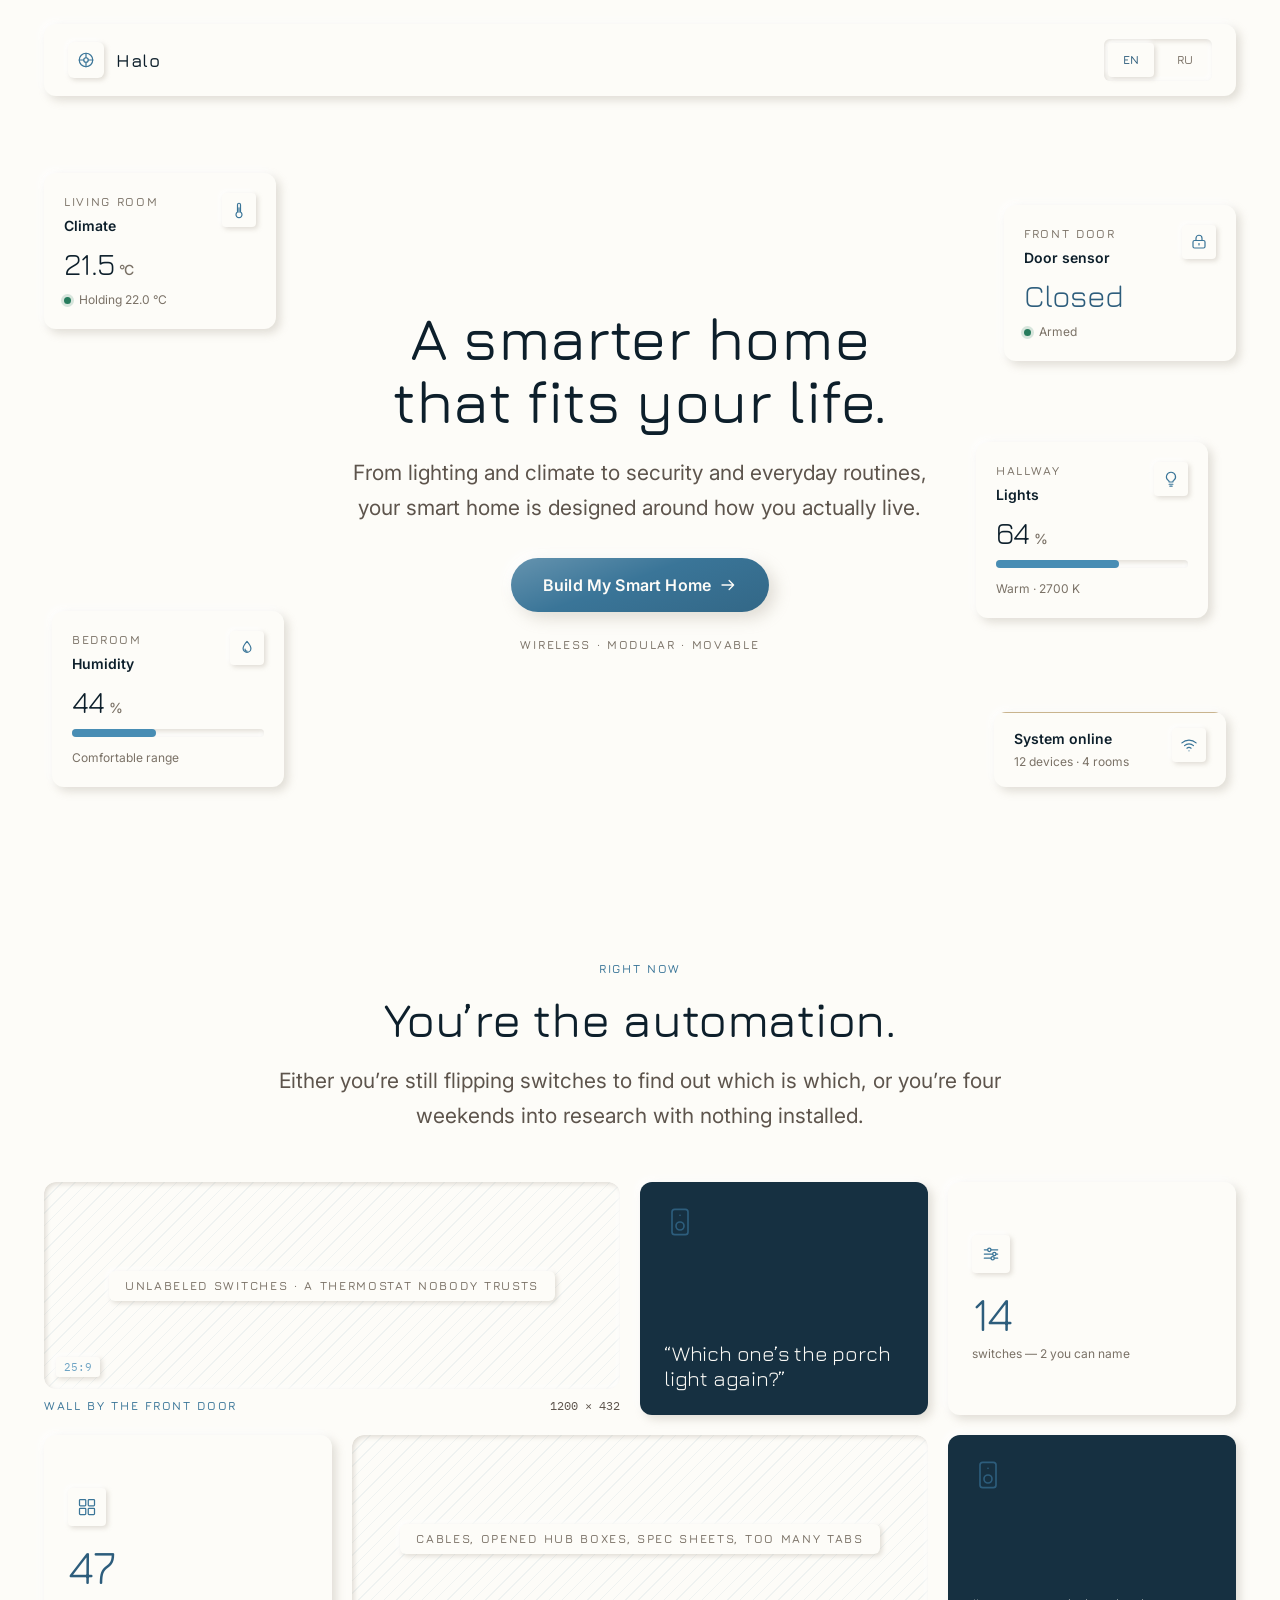
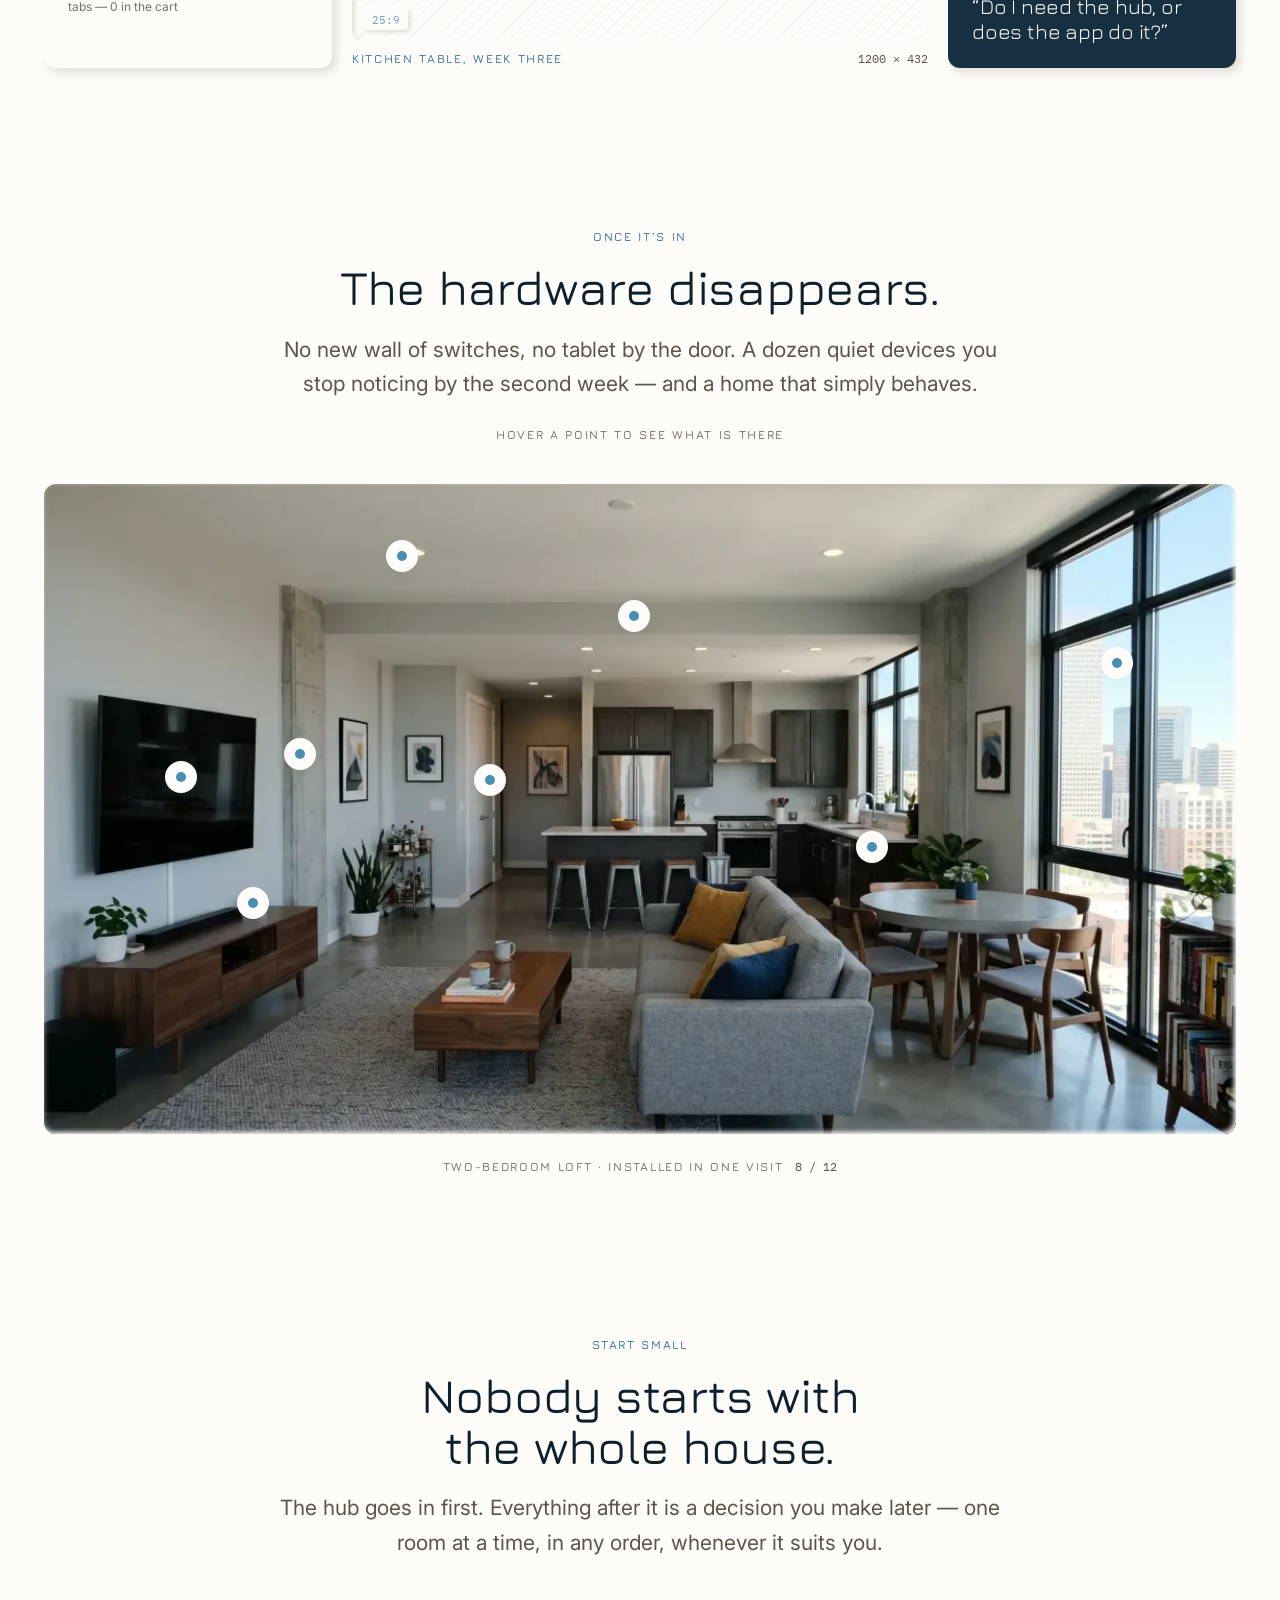
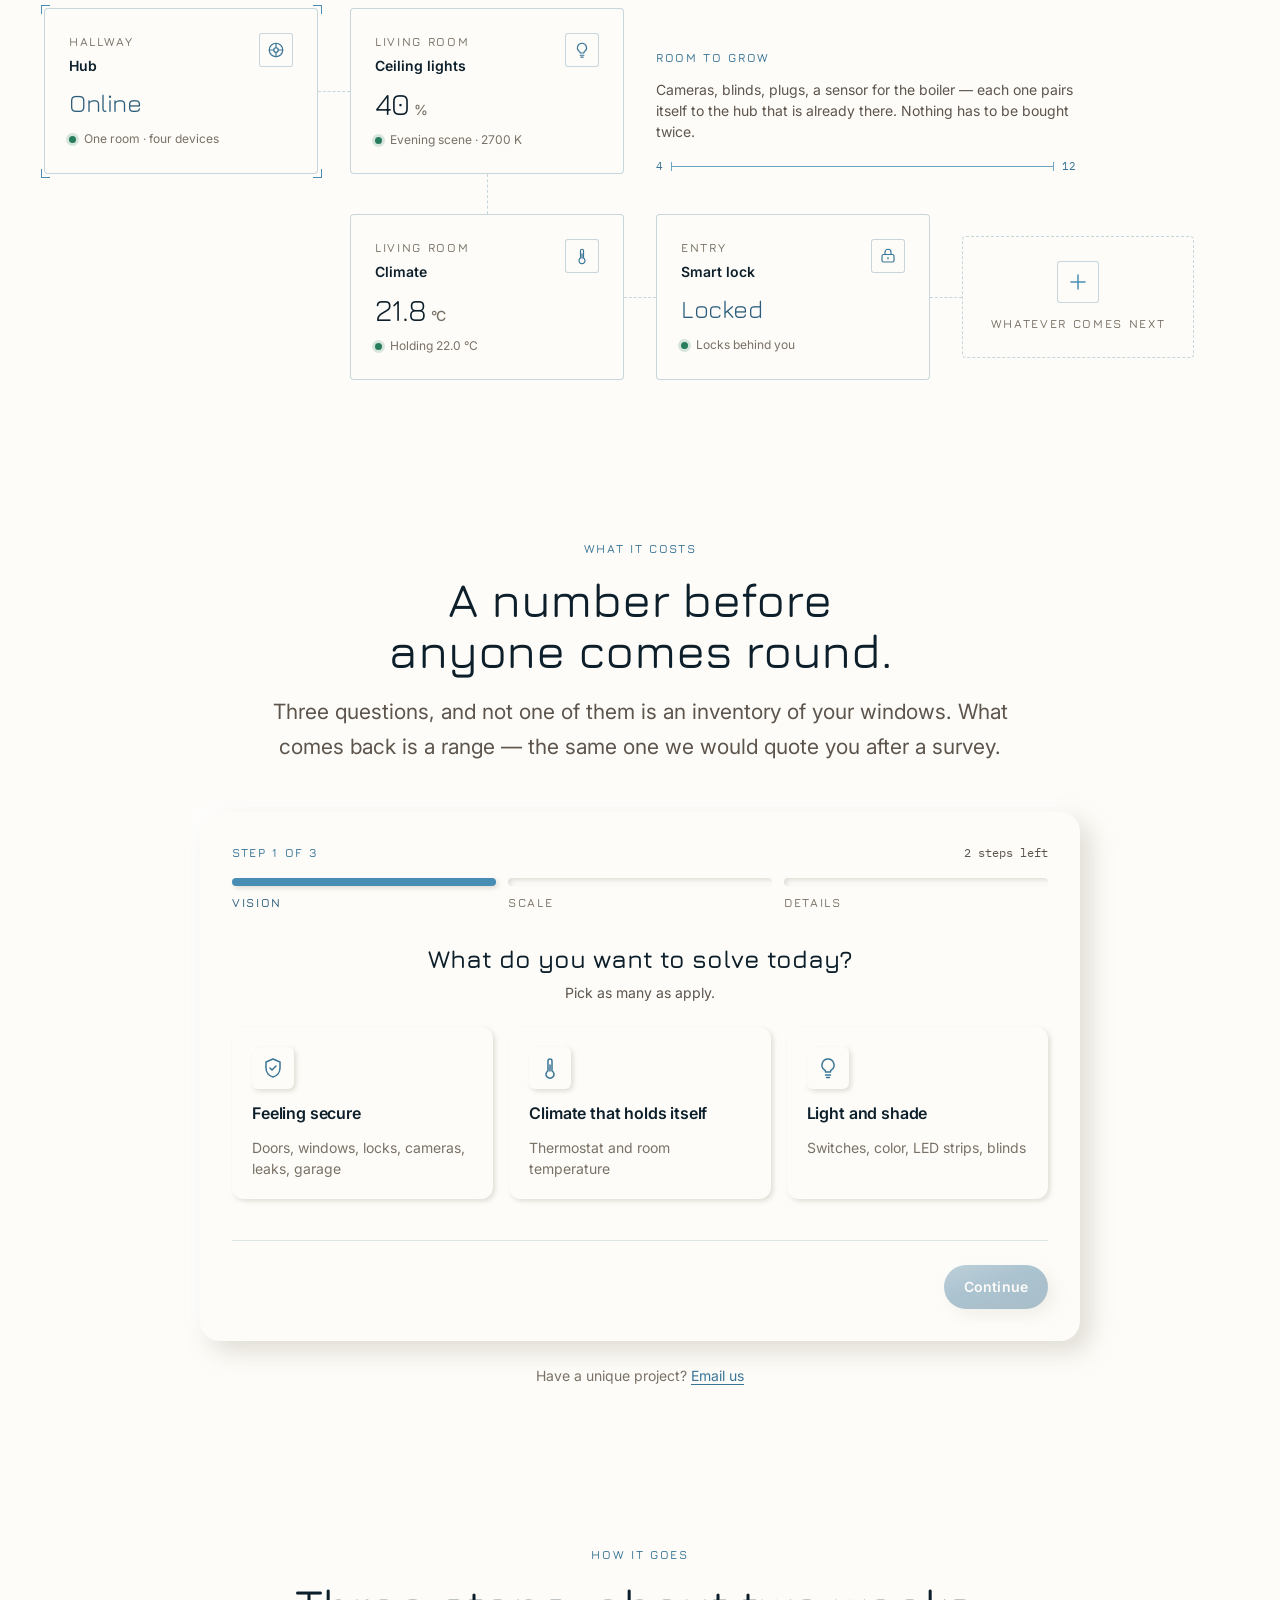
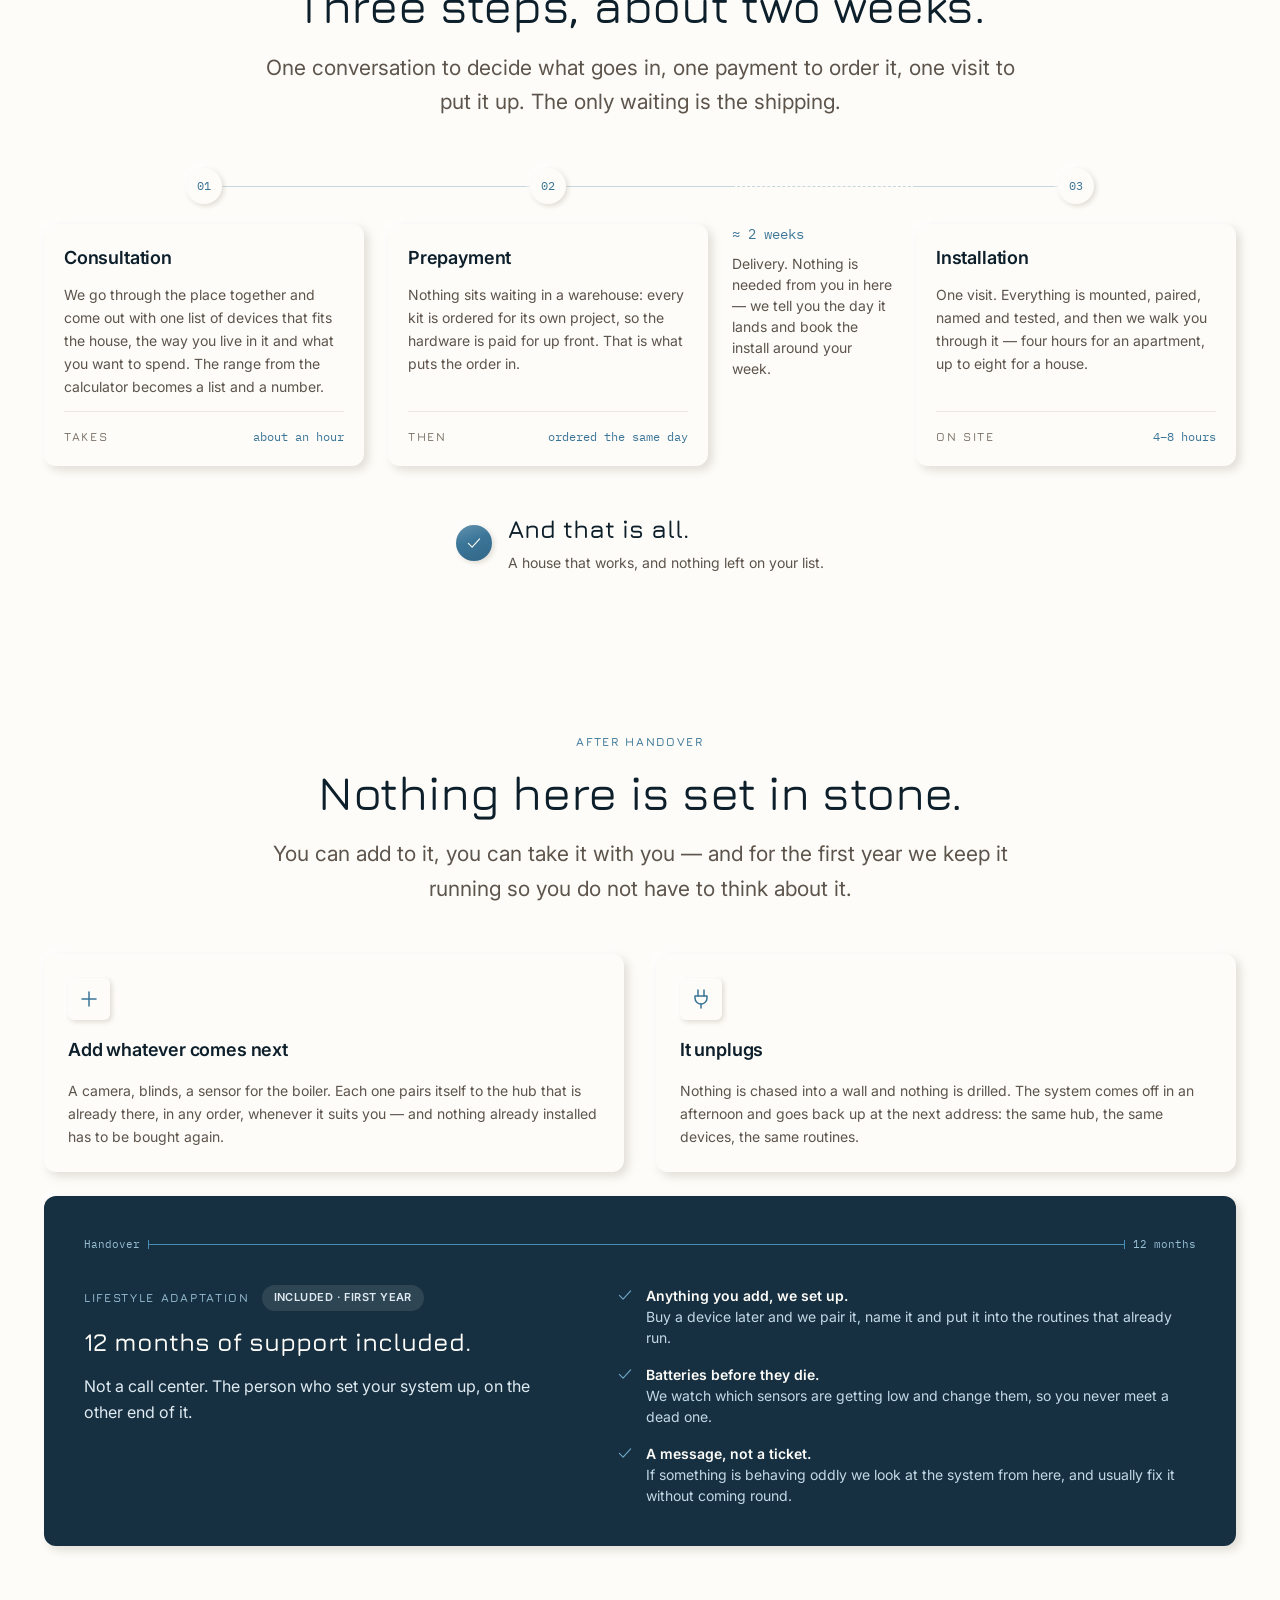
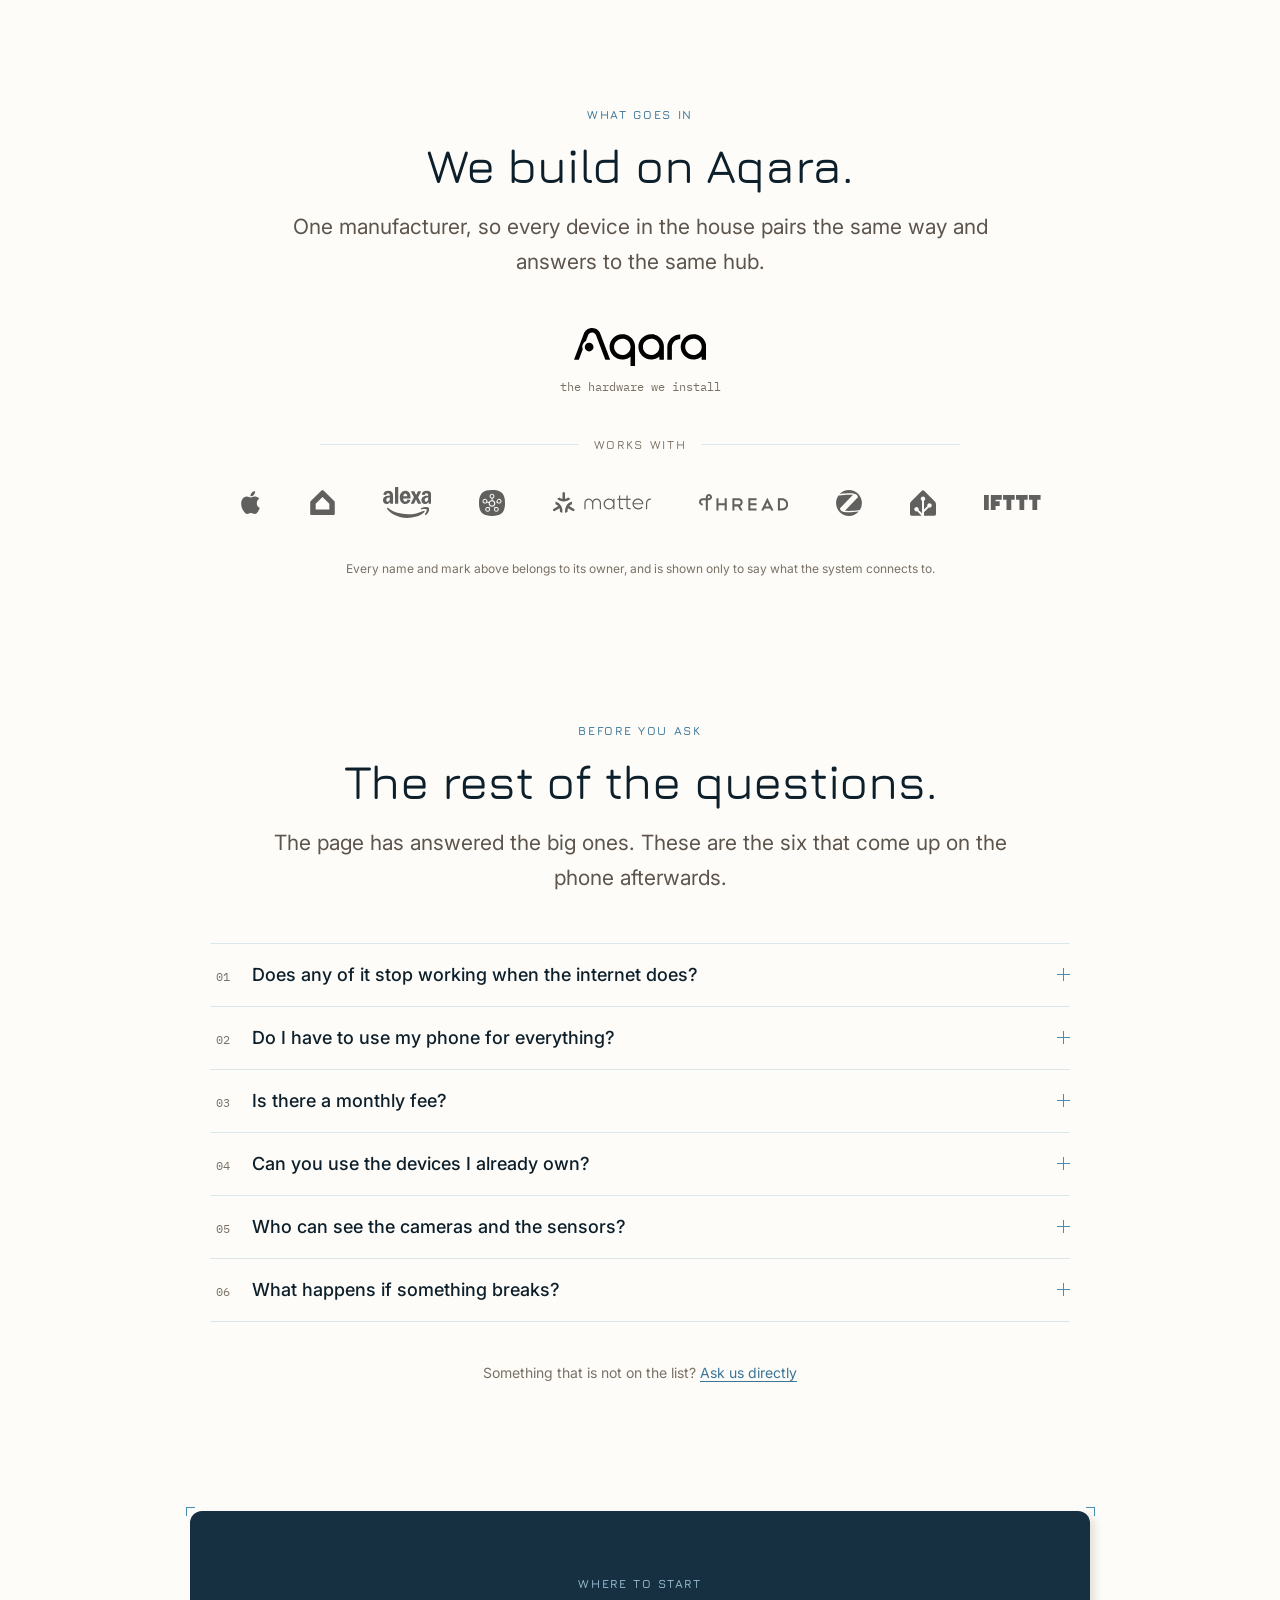
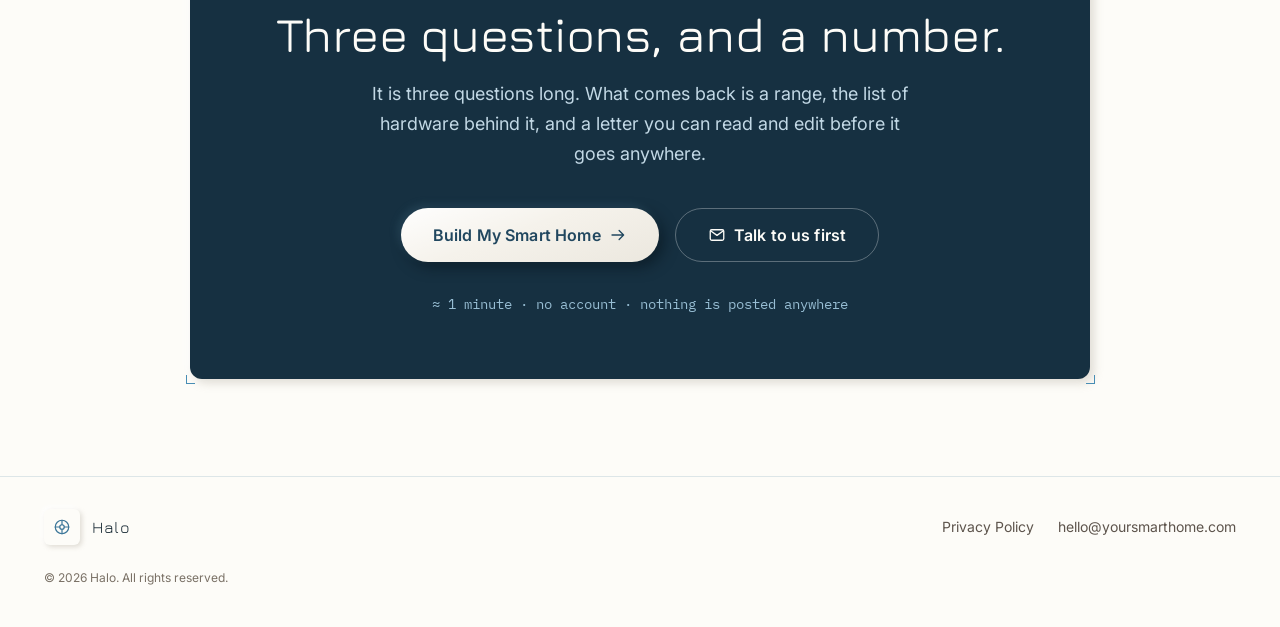
==== commit 5ddc74fa: "Revert "Fix mobile forced reflow and inline the stylesheet"" ====
--- a/index.html
+++ b/index.html
@@ -27,4729 +27,21 @@
       <link rel="stylesheet" href="https://fonts.googleapis.com/css2?family=Jura:wght@400..600&family=Inter:wght@400;500;600&family=IBM+Plex+Mono:wght@400&display=swap" />
     </noscript>
 
-    <!-- Inline rather than linked: a separate stylesheet costs a second round trip
-         before first paint, and GitHub Pages caps its cache at ten minutes, so the
-         request buys nothing back. The markers below are one line each by contract —
-         build.sh replaces everything between them, closing tag and all. -->
-    <!-- css:inline — generated from css/halo.css; edit the source layers, not here. -->
-    <style>
-/* Generated by build.sh — edit the sources, not this file. */
-
-/* ---- css/tokens/palette.css ---- */
-/* PALETTE — raw values. Components must reference semantic.css, never these. */
-
-:root {
-  /* ---- Steel ink: #488DB4 (hsl 202 43% 49%) walked through lightness ---- */
-  --steel-950: #0d1f2b;
-  --steel-900: #163041;
-  --steel-800: #21475f;
-  --steel-700: #2d5d7c;
-  --steel-600: #3a7598;
-  --steel-500: #488db4; /* the source color */
-  --steel-400: #6ea4c4;
-  --steel-300: #97bdd3;
-  --steel-200: #c2d8e5;
-  --steel-100: #dfeaf1;
-  --steel-050: #f1f6f9;
-
-  /* ---- Paper (warm off-white) ------------------------------------------ */
-  --paper-000: #fdfcf8;
-  --paper-100: #faf9f4;
-  --paper-200: #f5f2eb;
-  --paper-300: #ece8df;
-
-  /* ---- Stone (warm neutrals) -------------------------------------------- */
-  --stone-900: #332e28;
-  --stone-700: #5d544c;
-  --stone-500: #7a7166;
-  --stone-400: #a89f94;
-  --stone-300: #cec8c0;
-  --stone-200: #e5e2dc;
-  --stone-100: #f2f1ed;
-
-  /* ---- Signal: muted for warm paper, all ≥ 4.5:1 on --paper-000 --------- */
-  --green-600: #277c5d;
-  --amber-700: #956b23;
-  --rust-600: #b24934;
-
-  /* ---- Light: the top-left source — a highlight, and paper darkened warm - */
-  --light-highlight: #ffffff;
-  --light-shade: rgba(163, 153, 138, 0.32);
-  --light-shade-strong: rgba(151, 141, 128, 0.46);
-}
-
-/* ---- css/tokens/semantic.css ---- */
-/* SEMANTIC TOKENS — the only layer components reference. Paper, steel ink, soft depth. */
-
-:root {
-  /* ---- Surfaces --------------------------------------------------------- */
-  --bg: var(--paper-000);
-  --surface: var(--paper-000);
-  --surface-sunken: var(--paper-200);
-  --surface-tint: var(--steel-050);
-  --surface-ink: var(--steel-900);
-
-  /* ---- Text -------------------------------------------------------------- */
-  --text: var(--steel-950);
-  --text-muted: var(--stone-700);
-  --text-subtle: var(--stone-500);
-  --text-accent: var(--steel-600);
-  --text-inverse: var(--paper-000);
-
-  /* ---- Signal roles ------------------------------------------------------ */
-  --signal-online: var(--green-600);
-  --signal-idle: var(--amber-700);
-  --signal-alert: var(--rust-600);
-  --signal-offline: var(--stone-400);
-
-  /* ---- Lines: --steel-600 (58,117,152) at increasing alpha -------------- */
-  --line-hair: rgba(58, 117, 152, 0.16); /* 1px structural hairline      */
-  --line-soft: rgba(58, 117, 152, 0.28); /* visible divider              */
-  --line: rgba(58, 117, 152, 0.46); /* component border             */
-  --line-strong: var(--steel-500); /* emphasis / ticks             */
-  --line-neutral: var(--stone-200);
-
-  --grid-minor: rgba(58, 117, 152, 0.07);
-  --grid-major: rgba(58, 117, 152, 0.14);
-
-  /* ---- Typography -------------------------------------------------------- */
-  --font-display: "Jura", "Eurostile", "Avenir Next", "Segoe UI", sans-serif;
-  --font-sans: "Inter", -apple-system, BlinkMacSystemFont, "Segoe UI", Roboto,
-    Helvetica, Arial, sans-serif;
-  --font-mono: "IBM Plex Mono", ui-monospace, SFMono-Regular, "SF Mono", Menlo,
-    monospace;
-
-  --text-2xs: 0.6875rem; /* 11 */
-  --text-xs: 0.75rem; /* 12 */
-  --text-sm: 0.875rem; /* 14 */
-  --text-md: 1rem; /* 16 */
-  --text-lg: 1.125rem; /* 18 */
-  --text-xl: 1.3125rem; /* 21 */
-  --text-2xl: 1.5625rem; /* 25 */
-  --text-3xl: 1.9375rem; /* 31 */
-  --text-4xl: 2.375rem; /* 38 */
-  --text-5xl: 3rem; /* 48 */
-  --text-6xl: 3.75rem; /* 60 */
-  --text-7xl: 4.75rem; /* 76 */
-
-  --leading-tight: 1.05;
-  --leading-snug: 1.2;
-  --leading-normal: 1.5;
-  --leading-relaxed: 1.65;
-
-  --tracking-tight: -0.02em;
-  --tracking-normal: 0;
-  --tracking-wide: 0.04em;
-  --tracking-label: 0.14em; /* annotation labels          */
-
-  --weight-regular: 400;
-  --weight-medium: 500;
-  --weight-semibold: 600;
-
-  /* ---- Space : 4px base --------------------------------------------------- */
-  --space-1: 0.25rem; /* 4  */
-  --space-2: 0.5rem; /* 8  */
-  --space-3: 0.75rem; /* 12 */
-  --space-4: 1rem; /* 16 */
-  --space-5: 1.25rem; /* 20 */
-  --space-6: 1.5rem; /* 24 */
-  --space-8: 2rem; /* 32 */
-  --space-10: 2.5rem; /* 40 */
-  --space-12: 3rem; /* 48 */
-  --space-16: 4rem; /* 64 */
-  --space-20: 5rem; /* 80 */
-  --space-24: 6rem; /* 96 */
-  --space-32: 8rem; /* 128 */
-
-  /* ---- Geometry ----------------------------------------------------------- */
-  --radius-none: 0;
-  --radius-xs: 2px;
-  --radius-sm: 3px;
-  --radius-md: 4px;
-  --radius-lg: 6px;
-  --radius-xl: 12px; /* soft surfaces start here */
-  --radius-2xl: 20px;
-  --radius-pill: 999px;
-
-  --hair: 1px;
-  --tick-len: 9px; /* corner crosshair arm length */
-
-  /* ---- Cast shadow : overlays only ---------------------------------------- */
-  --shadow-sm: 0 1px 2px rgba(45, 40, 32, 0.06);
-  --shadow-md: 0 6px 20px -8px rgba(45, 40, 32, 0.14);
-  --shadow-lg: 0 24px 48px -22px rgba(45, 40, 32, 0.2);
-  /* A translucent halo alone measures 1.4:1 on paper, and an indicator owes 3:1.
-     The solid inner ring carries it; the halo stays for the soft surfaces. */
-  --shadow-focus: 0 0 0 2px var(--steel-600), 0 0 0 5px rgba(72, 141, 180, 0.24);
-
-  /* ---- Soft light: one top-left source. Needs --paper-000, not white ---- */
-  --soft-light: var(--light-highlight);
-  --soft-shade: var(--light-shade);
-  --soft-shade-strong: var(--light-shade-strong);
-
-  /* Subtle: these repeat on nearly every surface down the page. */
-  --shadow-soft-sm: 2px 2px 5px var(--soft-shade), -2px -2px 5px var(--soft-light);
-  --shadow-soft: 4px 4px 10px var(--soft-shade), -3px -3px 8px var(--soft-light);
-  --shadow-soft-lg: 10px 10px 24px var(--soft-shade),
-    -8px -8px 18px var(--soft-light);
-  --shadow-soft-inset: inset 2px 2px 5px var(--soft-shade),
-    inset -2px -2px 5px var(--soft-light);
-  --shadow-soft-inset-deep: inset 4px 4px 9px var(--soft-shade-strong),
-    inset -3px -3px 7px var(--soft-light);
-  /* --shadow-soft-lg scaled down, so a 44px button does not float off the page. */
-  --shadow-soft-lift: 6px 6px 16px var(--soft-shade),
-    -5px -5px 12px var(--soft-light);
-  /* Pressed = inset, and slightly tighter than the resting state. */
-  --shadow-soft-press: inset 3px 3px 7px var(--soft-shade),
-    inset -3px -3px 7px var(--soft-light);
-
-  /* The sheen. Translucent, not a color ramp, so a chip and a wide button match. */
-  --lit-paper: linear-gradient(
-    160deg,
-    rgba(255, 255, 255, 0.95) 0%,
-    rgba(255, 255, 255, 0) 45%,
-    rgba(211, 204, 190, 0.28) 100%
-  );
-  --lit-steel: linear-gradient(
-    160deg,
-    rgba(255, 255, 255, 0.22) 0%,
-    rgba(255, 255, 255, 0) 45%,
-    rgba(13, 31, 43, 0.16) 100%
-  );
-  --lit-steel-hover: linear-gradient(
-    160deg,
-    rgba(255, 255, 255, 0.32) 0%,
-    rgba(255, 255, 255, 0.04) 50%,
-    rgba(13, 31, 43, 0.08) 100%
-  );
-
-  /* ---- Motion -------------------------------------------------------------- */
-  --ease: cubic-bezier(0.2, 0.7, 0.3, 1);
-  --dur-fast: 120ms;
-  --dur: 180ms;
-  --dur-slow: 320ms;
-
-  /* ---- Layout -------------------------------------------------------------- */
-  --grid-cell: 24px; /* minor grid pitch */
-  --grid-block: 96px; /* major grid pitch */
-  --container: 1240px;
-  --container-narrow: 760px;
-  --z-nav: 40;
-  --z-toast: 90;
-}
-
-/* ---- css/base.css ---- */
-/* BASE — reset, typography, the paper, drafting primitives. */
-
-*,
-*::before,
-*::after {
-  box-sizing: border-box;
-}
-
-* {
-  margin: 0;
-}
-
-html {
-  -webkit-text-size-adjust: 100%;
-  scroll-behavior: smooth;
-  scroll-padding-top: var(--space-16);
-}
-
-body {
-  font-family: var(--font-sans);
-  font-size: var(--text-md);
-  line-height: var(--leading-normal);
-  color: var(--text);
-  background-color: var(--bg);
-  -webkit-font-smoothing: antialiased;
-  text-rendering: optimizeLegibility;
-  /* A page shorter than the screen — a legal page — still puts its footer on
-     the fold rather than halfway up the paper. svh is the toolbar-visible
-     height, which is the one a footer should sit at. */
-  min-height: 100vh;
-  min-height: 100svh;
-  display: flex;
-  flex-direction: column;
-}
-body > main {
-  flex: 1 0 auto;
-}
-
-img,
-svg {
-  display: block;
-  max-width: 100%;
-}
-
-button,
-input,
-select,
-textarea {
-  font: inherit;
-  color: inherit;
-}
-
-a {
-  color: var(--text-accent);
-  text-decoration-thickness: 1px;
-  text-underline-offset: 3px;
-}
-
-::selection {
-  background: var(--steel-200);
-  color: var(--steel-950);
-}
-
-/* The outline is what actually carries the indicator: every hover state in
-   components.css sets box-shadow at a higher specificity than this rule, and an
-   outline is the one property none of them touch. The halo rides along. */
-:focus-visible {
-  outline: 2px solid var(--steel-600);
-  outline-offset: 2px;
-  box-shadow: var(--shadow-focus);
-  border-radius: var(--radius-xs);
-}
-
-/* ---- The paper: off-white; .grid-on on <body> adds the blueprint grid ---- */
-
-.paper {
-  position: fixed;
-  inset: 0;
-  z-index: -1;
-  pointer-events: none;
-  background-color: var(--bg);
-  background-image:
-    linear-gradient(var(--grid-minor) var(--hair), transparent var(--hair)),
-    linear-gradient(90deg, var(--grid-minor) var(--hair), transparent var(--hair)),
-    linear-gradient(var(--grid-major) var(--hair), transparent var(--hair)),
-    linear-gradient(90deg, var(--grid-major) var(--hair), transparent var(--hair));
-  background-size:
-    100% var(--grid-cell),
-    var(--grid-cell) 100%,
-    100% var(--grid-block),
-    var(--grid-block) 100%;
-  opacity: 0;
-  transition: opacity var(--dur-slow) var(--ease);
-}
-
-/* Vignette so the grid fades at the edges instead of stopping dead. */
-.paper::after {
-  content: "";
-  position: absolute;
-  inset: 0;
-  background: radial-gradient(
-    120% 90% at 50% 0%,
-    transparent 30%,
-    rgba(253, 252, 248, 0.86) 100%
-  );
-}
-
-body.grid-on .paper {
-  opacity: 1;
-}
-
-/* ---- Typography --------------------------------------------------------- */
-
-.display-1,
-.display-2,
-.display-3,
-.heading-1,
-.heading-2,
-.heading-3 {
-  font-family: var(--font-display);
-  font-weight: var(--weight-medium);
-  line-height: var(--leading-tight);
-  letter-spacing: -0.005em; /* Jura is wide; only a hair of negative */
-  color: var(--text);
-}
-.heading-2,
-.heading-3 {
-  font-weight: var(--weight-semibold);
-  letter-spacing: 0;
-}
-
-.display-1 {
-  font-size: clamp(var(--text-5xl), 6.4vw, var(--text-7xl));
-}
-.display-2 {
-  font-size: clamp(var(--text-4xl), 5vw, var(--text-6xl));
-}
-.display-3 {
-  font-size: clamp(var(--text-3xl), 4vw, var(--text-5xl));
-}
-.heading-1 {
-  font-size: var(--text-4xl);
-}
-.heading-2 {
-  font-size: var(--text-3xl);
-  line-height: var(--leading-snug);
-}
-.heading-3 {
-  font-size: var(--text-2xl);
-  line-height: var(--leading-snug);
-}
-
-/* Sub-headings switch to Inter — Jura is for display sizes and labels. */
-.heading-4 {
-  font-family: var(--font-sans);
-  font-size: var(--text-lg);
-  font-weight: var(--weight-semibold);
-  line-height: var(--leading-snug);
-  letter-spacing: -0.01em;
-}
-
-.lede {
-  font-size: var(--text-xl);
-  line-height: var(--leading-relaxed);
-  color: var(--text-muted);
-}
-.body {
-  font-size: var(--text-md);
-}
-.body-sm {
-  font-size: var(--text-sm);
-  color: var(--text-muted);
-}
-.caption {
-  font-size: var(--text-xs);
-  color: var(--text-subtle);
-}
-
-/* The drafting label — every technical annotation on the sheet, in Jura caps. */
-.label {
-  font-family: var(--font-display);
-  font-size: var(--text-xs);
-  font-weight: var(--weight-semibold);
-  letter-spacing: var(--tracking-label);
-  text-transform: uppercase;
-  color: var(--text-subtle);
-}
-.label--accent {
-  color: var(--steel-600);
-}
-
-.mono {
-  font-family: var(--font-mono);
-  font-size: var(--text-xs);
-  letter-spacing: 0;
-  color: var(--text-muted);
-}
-
-/* An emphasized word inside body copy, set in the display face. */
-.display-accent {
-  font-family: var(--font-display);
-  font-weight: var(--weight-semibold);
-  color: var(--steel-700);
-}
-
-/* ---- Drafting primitives — reusable technical detailing ----------------- */
-
-/* Corner crosshairs. Eight gradient layers = four "+" marks, no extra markup. */
-.ticks {
-  position: relative;
-}
-.ticks::after {
-  content: "";
-  position: absolute;
-  inset: calc(var(--tick-len) / -2);
-  pointer-events: none;
-  --t: var(--line-strong);
-  --arm: var(--tick-len);
-  background-image: linear-gradient(var(--t), var(--t)),
-    linear-gradient(var(--t), var(--t)), linear-gradient(var(--t), var(--t)),
-    linear-gradient(var(--t), var(--t)), linear-gradient(var(--t), var(--t)),
-    linear-gradient(var(--t), var(--t)), linear-gradient(var(--t), var(--t)),
-    linear-gradient(var(--t), var(--t));
-  background-size: var(--arm) var(--hair), var(--hair) var(--arm),
-    var(--arm) var(--hair), var(--hair) var(--arm), var(--arm) var(--hair),
-    var(--hair) var(--arm), var(--arm) var(--hair), var(--hair) var(--arm);
-  background-position: top left, top left, top right, top right, bottom left,
-    bottom left, bottom right, bottom right;
-  background-repeat: no-repeat;
-}
-
-/* Dimension line: |—————— 24px ——————| */
-.dimension {
-  display: flex;
-  align-items: center;
-  gap: var(--space-2);
-  color: var(--steel-400);
-}
-.dimension__line {
-  position: relative;
-  flex: 1;
-  height: var(--hair);
-  background: currentColor;
-}
-.dimension__line::before,
-.dimension__line::after {
-  content: "";
-  position: absolute;
-  top: -4px;
-  width: var(--hair);
-  height: 9px;
-  background: currentColor;
-}
-.dimension__line::before {
-  left: 0;
-}
-.dimension__line::after {
-  right: 0;
-}
-.dimension__value {
-  font-family: var(--font-mono);
-  font-size: var(--text-2xs);
-  color: var(--steel-600);
-  white-space: nowrap;
-}
-
-/* Leader line: a hairline that points from a label to a thing. */
-.leader {
-  display: flex;
-  align-items: center;
-  gap: var(--space-2);
-}
-.leader::before {
-  content: "";
-  order: 1; /* label, then the line, then the dot it points at */
-  width: 28px;
-  height: var(--hair);
-  background: var(--line);
-  flex: none;
-}
-.leader::after {
-  content: "";
-  order: 2;
-  width: 5px;
-  height: 5px;
-  border-radius: 50%;
-  border: var(--hair) solid var(--steel-500);
-  flex: none;
-}
-
-/* Hairline rules */
-.rule {
-  height: var(--hair);
-  background: var(--line-hair);
-  border: 0;
-}
-.rule--soft {
-  background: var(--line-soft);
-}
-.rule--dashed {
-  height: 0;
-  border-top: var(--hair) dashed var(--line-soft);
-  background: none;
-}
-
-/* ---- Layout helpers ----------------------------------------------------- */
-
-.container {
-  width: 100%;
-  max-width: var(--container);
-  margin-inline: auto;
-  padding-inline: var(--space-6);
-}
-
-.stack > * + * {
-  margin-top: var(--space-4);
-}
-.stack-sm > * + * {
-  margin-top: var(--space-2);
-}
-.stack-lg > * + * {
-  margin-top: var(--space-8);
-}
-
-.row {
-  display: flex;
-  align-items: center;
-  gap: var(--space-3);
-  flex-wrap: wrap;
-}
-
-.visually-hidden {
-  position: absolute;
-  width: 1px;
-  height: 1px;
-  overflow: hidden;
-  clip-path: inset(50%);
-  white-space: nowrap;
-}
-
-@media (prefers-reduced-motion: reduce) {
-  *,
-  *::before,
-  *::after {
-    animation-duration: 0.01ms !important;
-    /* The delay too: the entrances fill both ways, so a 1.8s stagger would hold
-       the copy at the keyframe's opacity:0 long after the motion was turned off. */
-    animation-delay: 0.01ms !important;
-    animation-iteration-count: 1 !important;
-    transition-duration: 0.01ms !important;
-    scroll-behavior: auto !important;
-  }
-}
-
-/* Shadows and translucent fills are dropped in forced colors, so the ring is
-   restated in a system color the mode does paint. */
-@media (forced-colors: active) {
-  :focus-visible {
-    outline: 3px solid Highlight;
-  }
-}
-
-/* ---- css/components.css ---- */
-/* COMPONENTS — everything the landing page will be assembled from. */
-
-/* ---- Icons -------------------------------------------------------------- */
-
-.icon {
-  width: 24px;
-  height: 24px;
-  flex: none;
-  fill: none;
-  stroke: currentColor;
-  stroke-width: 1.5;
-  stroke-linecap: round;
-  stroke-linejoin: round;
-}
-.icon--sm {
-  width: 18px;
-  height: 18px;
-  stroke-width: 1.6;
-}
-.icon--lg {
-  width: 32px;
-  height: 32px;
-  stroke-width: 1.25;
-}
-.icon--xl {
-  width: 44px;
-  height: 44px;
-  stroke-width: 1;
-}
-
-/* ---- Buttons ------------------------------------------------------------ */
-
-.btn {
-  --btn-height: 44px;
-  --btn-px: var(--space-5);
-  display: inline-flex;
-  align-items: center;
-  justify-content: center;
-  gap: var(--space-2);
-  height: var(--btn-height);
-  padding-inline: var(--btn-px);
-  border: 0;
-  border-radius: var(--radius-pill);
-  font-size: var(--text-sm);
-  font-weight: var(--weight-semibold);
-  letter-spacing: 0.01em;
-  line-height: 1;
-  text-decoration: none;
-  white-space: nowrap;
-  cursor: pointer;
-  background: none;
-  transition: background var(--dur) var(--ease), color var(--dur) var(--ease),
-    box-shadow var(--dur) var(--ease), transform var(--dur-fast) var(--ease);
-}
-.btn:disabled,
-.btn[aria-disabled="true"] {
-  cursor: not-allowed;
-  opacity: 0.42;
-  transform: none;
-}
-.btn .icon {
-  width: 18px;
-  height: 18px;
-  stroke-width: 1.75;
-}
-
-/* Sizes */
-.btn--sm {
-  --btn-height: 34px;
-  --btn-px: var(--space-4);
-  font-size: var(--text-xs);
-}
-.btn--sm.btn--primary,
-.btn--sm.btn--secondary {
-  box-shadow: var(--shadow-soft);
-}
-.btn--sm.btn--primary:hover:not(:disabled),
-.btn--sm.btn--secondary:hover:not(:disabled) {
-  box-shadow: var(--shadow-soft-lift);
-}
-.btn--lg {
-  --btn-height: 54px;
-  --btn-px: var(--space-8);
-  font-size: var(--text-md);
-}
-
-/* Primary — steel, lit from the same top-left source */
-.btn--primary {
-  background-color: var(--steel-600);
-  background-image: var(--lit-steel);
-  color: var(--text-inverse);
-  box-shadow: var(--shadow-soft-lift);
-}
-.btn--primary:hover:not(:disabled) {
-  background-image: var(--lit-steel-hover);
-  box-shadow: var(--shadow-soft-lg);
-}
-.btn--primary:active:not(:disabled) {
-  background-image: none;
-  background-color: var(--steel-700);
-  box-shadow: inset 3px 3px 8px rgba(13, 31, 43, 0.4),
-    inset -2px -2px 6px rgba(151, 189, 211, 0.32);
-}
-
-/* Secondary — the lifted paper pill */
-.btn--secondary {
-  background-color: var(--paper-000);
-  background-image: var(--lit-paper);
-  color: var(--steel-700);
-  box-shadow: var(--shadow-soft-lift);
-}
-.btn--secondary:hover:not(:disabled) {
-  color: var(--steel-800);
-  box-shadow: var(--shadow-soft-lg);
-}
-.btn--secondary:active:not(:disabled),
-.btn--secondary[aria-pressed="true"] {
-  background-image: none;
-  box-shadow: var(--shadow-soft-press);
-}
-
-/* Ghost — no chrome until touched */
-.btn--ghost {
-  color: var(--steel-700);
-}
-.btn--ghost:hover:not(:disabled) {
-  background-color: var(--paper-000);
-  background-image: var(--lit-paper);
-  color: var(--steel-800);
-  box-shadow: var(--shadow-soft-lift);
-}
-.btn--ghost:active:not(:disabled) {
-  background-image: none;
-  box-shadow: var(--shadow-soft-press);
-}
-
-/* Quiet — neutral, for tertiary actions */
-.btn--quiet {
-  color: var(--text-muted);
-}
-.btn--quiet:hover:not(:disabled) {
-  background-color: var(--paper-000);
-  background-image: var(--lit-paper);
-  color: var(--text);
-  box-shadow: var(--shadow-soft-lift);
-}
-.btn--quiet:active:not(:disabled) {
-  background-image: none;
-  box-shadow: var(--shadow-soft-press);
-}
-
-/* Link — inline text action with an underline that grows */
-.btn--link {
-  height: auto;
-  padding: 0;
-  color: var(--steel-600);
-  border-radius: 0;
-  box-shadow: none;
-}
-.btn--link:hover:not(:disabled) {
-  color: var(--steel-800);
-  text-decoration: underline;
-  text-underline-offset: 4px;
-}
-
-/* ---- On ink: a cast shadow is invisible, so hover is carried by the surface -- */
-.btn--inverse {
-  background-color: var(--paper-200);
-  background-image: var(--lit-paper);
-  color: var(--steel-800);
-  box-shadow: 5px 5px 14px rgba(4, 14, 20, 0.5),
-    -3px -3px 10px rgba(110, 164, 196, 0.18);
-}
-.btn--inverse:hover:not(:disabled) {
-  background-color: #ffffff;
-  color: var(--steel-950);
-  transform: translateY(-1px);
-  box-shadow: 6px 8px 20px rgba(4, 14, 20, 0.55),
-    -4px -4px 12px rgba(110, 164, 196, 0.28),
-    0 0 0 3px rgba(194, 216, 229, 0.24);
-}
-.btn--inverse:active:not(:disabled) {
-  background-color: var(--paper-300);
-  background-image: none;
-  transform: translateY(0);
-  box-shadow: inset 3px 3px 8px rgba(45, 40, 32, 0.28),
-    0 0 0 3px rgba(194, 216, 229, 0.16);
-}
-
-/* Outline on ink — the secondary action on a dark panel. */
-.btn--inverse-outline {
-  border: var(--hair) solid rgba(255, 255, 255, 0.3);
-  color: var(--paper-000);
-}
-.btn--inverse-outline:hover:not(:disabled) {
-  border-color: rgba(255, 255, 255, 0.72);
-  background-color: rgba(255, 255, 255, 0.14);
-  transform: translateY(-1px);
-}
-.btn--inverse-outline:active:not(:disabled) {
-  transform: translateY(0);
-  background-color: rgba(4, 14, 20, 0.32);
-  border-color: rgba(255, 255, 255, 0.4);
-  box-shadow: inset 2px 2px 6px rgba(4, 14, 20, 0.5);
-}
-
-/* Ghost on ink — tertiary, no chrome until touched. */
-.btn--inverse-ghost {
-  color: var(--steel-200);
-}
-.btn--inverse-ghost:hover:not(:disabled) {
-  color: var(--paper-000);
-  background-color: rgba(255, 255, 255, 0.12);
-}
-.btn--inverse-ghost:active:not(:disabled) {
-  background-color: rgba(4, 14, 20, 0.32);
-  box-shadow: inset 2px 2px 6px rgba(4, 14, 20, 0.5);
-}
-
-/* These three exist because they sit on a dark ground, and one of them —
-   section 02's corner toggle — is not inside the ink card it covers, so the
-   ring cannot be inherited from it. Steel reads 2.7:1 there; paper reads 13:1. */
-.btn--inverse:focus-visible,
-.btn--inverse-outline:focus-visible,
-.btn--inverse-ghost:focus-visible {
-  outline-color: var(--paper-000);
-}
-
-.btn--icon {
-  --btn-px: 0;
-  width: var(--btn-height);
-  padding: 0;
-}
-
-.btn--block {
-  width: 100%;
-}
-
-/* Loading state: swap the label for a rotating tick mark. */
-.btn.is-loading {
-  pointer-events: none;
-  color: transparent;
-  position: relative;
-}
-.btn.is-loading::after {
-  content: "";
-  position: absolute;
-  width: 15px;
-  height: 15px;
-  border: 1.5px solid currentColor;
-  border-radius: 50%;
-  border-top-color: transparent;
-  color: var(--text-inverse);
-  animation: spin 620ms linear infinite;
-}
-.btn--secondary.is-loading::after,
-.btn--ghost.is-loading::after {
-  color: var(--steel-600);
-}
-
-@keyframes spin {
-  to {
-    transform: rotate(1turn);
-  }
-}
-
-/* ---- Badges, pills, status ---------------------------------------------- */
-
-.badge {
-  display: inline-flex;
-  align-items: center;
-  gap: var(--space-2);
-  height: 26px;
-  padding-inline: var(--space-3);
-  border: 0;
-  border-radius: var(--radius-lg);
-  background: var(--paper-000);
-  box-shadow: var(--shadow-soft-sm);
-  font-size: var(--text-2xs);
-  font-weight: var(--weight-semibold);
-  letter-spacing: var(--tracking-wide);
-  text-transform: uppercase;
-  color: var(--steel-700);
-}
-.badge--solid {
-  background: var(--steel-600);
-  color: var(--text-inverse);
-}
-.badge--tint {
-  background: var(--steel-050);
-}
-.badge--neutral {
-  color: var(--text-subtle);
-}
-.badge--pill {
-  border-radius: var(--radius-pill);
-  padding-inline: var(--space-3);
-}
-
-.status {
-  display: inline-flex;
-  align-items: center;
-  gap: var(--space-2);
-  font-size: var(--text-xs);
-  font-weight: var(--weight-medium);
-  color: var(--text-muted);
-}
-.status__dot {
-  width: 7px;
-  height: 7px;
-  border-radius: 50%;
-  background: var(--signal-offline);
-  flex: none;
-}
-.status--online .status__dot {
-  background: var(--signal-online);
-  box-shadow: 0 0 0 3px rgba(39, 124, 93, 0.18);
-}
-.status--idle .status__dot {
-  background: var(--signal-idle);
-  box-shadow: 0 0 0 3px rgba(149, 107, 35, 0.18);
-}
-.status--alert .status__dot {
-  background: var(--signal-alert);
-  box-shadow: 0 0 0 3px rgba(178, 73, 52, 0.18);
-}
-.status--online .status__dot {
-  animation: pulse 2.4s var(--ease) infinite;
-}
-
-@keyframes pulse {
-  0%,
-  100% {
-    box-shadow: 0 0 0 3px rgba(39, 124, 93, 0.18);
-  }
-  50% {
-    box-shadow: 0 0 0 6px rgba(39, 124, 93, 0.05);
-  }
-}
-
-/* ---- Form controls ------------------------------------------------------ */
-
-.field {
-  display: flex;
-  flex-direction: column;
-  gap: var(--space-2);
-}
-.field__label {
-  font-size: var(--text-xs);
-  font-weight: var(--weight-semibold);
-  letter-spacing: var(--tracking-wide);
-  text-transform: uppercase;
-  color: var(--text-muted);
-}
-.field__hint {
-  font-size: var(--text-xs);
-  color: var(--text-subtle);
-}
-.field__error {
-  font-size: var(--text-xs);
-  color: var(--signal-alert);
-}
-
-.input,
-.select,
-.textarea {
-  width: 100%;
-  min-height: 46px;
-  padding: var(--space-3) var(--space-4);
-  background: var(--paper-000);
-  border: 0;
-  border-radius: var(--radius-lg);
-  font-size: var(--text-sm);
-  color: var(--text);
-  box-shadow: var(--shadow-soft-inset);
-  transition: box-shadow var(--dur) var(--ease),
-    background-color var(--dur) var(--ease);
-}
-.input::placeholder,
-.textarea::placeholder {
-  color: var(--stone-400);
-}
-.input:hover,
-.select:hover,
-.textarea:hover {
-  box-shadow: var(--shadow-soft-inset-deep);
-}
-.input:focus,
-.select:focus,
-.textarea:focus {
-  outline: none;
-  box-shadow: var(--shadow-soft-inset), var(--shadow-focus);
-}
-.input:disabled,
-.select:disabled,
-.textarea:disabled {
-  background: var(--paper-200);
-  color: var(--text-subtle);
-  box-shadow: none;
-  cursor: not-allowed;
-}
-.input[aria-invalid="true"] {
-  box-shadow: var(--shadow-soft-inset), 0 0 0 1px var(--signal-alert);
-}
-.textarea {
-  min-height: 108px;
-  resize: vertical;
-  line-height: var(--leading-normal);
-}
-.select {
-  appearance: none;
-  padding-right: var(--space-10);
-  background-image: linear-gradient(45deg, transparent 50%, var(--steel-600) 50%),
-    linear-gradient(135deg, var(--steel-600) 50%, transparent 50%);
-  background-size: 5px 5px, 5px 5px;
-  background-position: right var(--space-5) center, right calc(var(--space-5) - 5px) center;
-  background-repeat: no-repeat;
-  cursor: pointer;
-}
-
-/* Input with a leading icon */
-.input-group {
-  position: relative;
-  display: flex;
-  align-items: center;
-}
-.input-group .icon {
-  position: absolute;
-  left: var(--space-4);
-  color: var(--stone-400);
-  pointer-events: none;
-}
-.input-group .input {
-  padding-left: var(--space-12);
-}
-
-/* Checkbox + radio: drawn, not native */
-.check {
-  display: flex;
-  width: fit-content;
-  align-items: flex-start;
-  gap: var(--space-3);
-  cursor: pointer;
-  font-size: var(--text-sm);
-  color: var(--text-muted);
-}
-.check input {
-  appearance: none;
-  width: 20px;
-  height: 20px;
-  margin: 0;
-  flex: none;
-  border: 0;
-  border-radius: var(--radius-sm);
-  background: var(--paper-000);
-  box-shadow: var(--shadow-soft-inset);
-  cursor: pointer;
-  transition: background-color var(--dur) var(--ease),
-    box-shadow var(--dur) var(--ease);
-}
-.check input[type="radio"] {
-  border-radius: 50%;
-}
-.check input:hover {
-  box-shadow: var(--shadow-soft-inset-deep);
-}
-.check input:checked {
-  background: var(--steel-600);
-  box-shadow: var(--shadow-soft-sm);
-}
-.check input[type="checkbox"]:checked {
-  background-image: url("data:image/svg+xml,%3Csvg xmlns='http://www.w3.org/2000/svg' viewBox='0 0 16 16' fill='none' stroke='%23fff' stroke-width='2.2' stroke-linecap='round' stroke-linejoin='round'%3E%3Cpath d='M3.5 8.5l3 3 6-6'/%3E%3C/svg%3E");
-  background-size: 14px;
-  background-position: center;
-  background-repeat: no-repeat;
-}
-.check input[type="radio"]:checked {
-  background: var(--paper-000);
-  box-shadow: var(--shadow-soft-inset), inset 0 0 0 5px var(--steel-500);
-}
-.check input:disabled {
-  opacity: 0.45;
-  cursor: not-allowed;
-}
-
-/* Switch — the smart-home workhorse */
-.switch {
-  display: flex;
-  width: fit-content;
-  align-items: center;
-  gap: var(--space-3);
-  cursor: pointer;
-  font-size: var(--text-sm);
-  color: var(--text-muted);
-}
-.switch input {
-  appearance: none;
-  position: relative;
-  width: 52px;
-  height: 28px;
-  flex: none;
-  border: 0;
-  border-radius: var(--radius-pill);
-  background: var(--paper-000);
-  box-shadow: var(--shadow-soft-inset);
-  cursor: pointer;
-  transition: background-color var(--dur) var(--ease),
-    box-shadow var(--dur) var(--ease);
-}
-.switch input::after {
-  content: "";
-  position: absolute;
-  top: 4px;
-  left: 4px;
-  width: 20px;
-  height: 20px;
-  border-radius: 50%;
-  background: var(--paper-000);
-  box-shadow: 2px 2px 5px var(--soft-shade), -2px -2px 5px var(--soft-light);
-  transition: transform var(--dur) var(--ease);
-}
-.switch input:checked {
-  background: var(--steel-500);
-  box-shadow: inset 2px 2px 6px rgba(13, 31, 43, 0.28),
-    inset -2px -2px 6px rgba(194, 216, 229, 0.45);
-}
-.switch input:checked::after {
-  transform: translateX(24px);
-}
-.switch input:disabled {
-  opacity: 0.45;
-  cursor: not-allowed;
-}
-
-/* Range — dimmer / thermostat */
-.range {
-  appearance: none;
-  width: 100%;
-  height: 24px;
-  background: none;
-  cursor: pointer;
-}
-.range {
-  height: 28px;
-}
-.range::-webkit-slider-runnable-track {
-  height: 10px;
-  border-radius: var(--radius-pill);
-  background: linear-gradient(
-    to right,
-    var(--steel-400) var(--fill, 50%),
-    var(--paper-000) var(--fill, 50%)
-  );
-  box-shadow: var(--shadow-soft-inset);
-}
-.range::-moz-range-track {
-  height: 10px;
-  border-radius: var(--radius-pill);
-  background: var(--paper-000);
-  box-shadow: var(--shadow-soft-inset);
-}
-.range::-moz-range-progress {
-  height: 10px;
-  border-radius: var(--radius-pill);
-  background: var(--steel-400);
-}
-.range::-webkit-slider-thumb {
-  appearance: none;
-  width: 20px;
-  height: 20px;
-  margin-top: -5px;
-  border: 0;
-  border-radius: 50%;
-  background: var(--paper-000);
-  box-shadow: 2px 2px 6px var(--soft-shade), -2px -2px 6px var(--soft-light);
-  transition: transform var(--dur-fast) var(--ease);
-}
-.range::-moz-range-thumb {
-  width: 20px;
-  height: 20px;
-  border: 0;
-  border-radius: 50%;
-  background: var(--paper-000);
-  box-shadow: 2px 2px 6px var(--soft-shade), -2px -2px 6px var(--soft-light);
-}
-.range:hover::-webkit-slider-thumb {
-  transform: scale(1.14);
-}
-
-/* ---- Cards -------------------------------------------------------------- */
-
-.card {
-  position: relative;
-  display: flex;
-  flex-direction: column;
-  gap: var(--space-4);
-  padding: var(--space-6);
-  background: var(--paper-000);
-  border: 0;
-  border-radius: var(--radius-xl);
-  box-shadow: var(--shadow-soft);
-  transition: box-shadow var(--dur) var(--ease),
-    transform var(--dur) var(--ease);
-}
-.card--hover:hover {
-  box-shadow: var(--shadow-soft-lg);
-  transform: translateY(-2px);
-}
-.card--tint {
-  background: var(--steel-050);
-}
-.card--ink {
-  background: var(--surface-ink);
-  color: var(--paper-000);
-  box-shadow: var(--shadow-soft);
-}
-
-/* Drawn — the hairline original, for hardware on a plan: device and spec cards. */
-.card--drawn {
-  background: var(--surface);
-  border: var(--hair) solid var(--line-soft);
-  border-radius: var(--radius-md);
-  box-shadow: none;
-}
-.card--drawn.card--hover:hover {
-  border-color: var(--line);
-  box-shadow: var(--shadow-md);
-}
-.card--ink .card__title,
-.card--ink .heading-3,
-.card--ink .heading-4 {
-  color: var(--paper-000);
-}
-.card--ink .card__body,
-.card--ink .body-sm {
-  color: var(--steel-200);
-}
-.card--ink .label {
-  color: var(--steel-300);
-}
-/* Mono is set --text-muted for paper, which is all but black on the ink ground.
-   It takes --steel-300, the same step the label does: mono is the lighter face
-   of the two and --steel-400 leaves it faint at annotation sizes. */
-.card--ink .mono {
-  color: var(--steel-300);
-}
-.card--ink .card__foot {
-  border-top-color: rgba(255, 255, 255, 0.16);
-}
-
-/* On ink the raised highlight reads as a halo, so the chip becomes a flat tint. */
-.card--ink .badge {
-  background: rgba(255, 255, 255, 0.1);
-  box-shadow: none;
-  color: var(--steel-100);
-}
-/* The solid one keeps its fill; only the light comes off. */
-.card--ink .badge--solid {
-  background: var(--steel-600);
-  color: var(--text-inverse);
-}
-
-/* Steel on the ink ground is 2.7:1, so on ink the light face carries the ring. */
-.card--ink :focus-visible {
-  outline-color: var(--paper-000);
-  box-shadow: 0 0 0 2px var(--paper-000), 0 0 0 5px rgba(194, 216, 229, 0.24);
-}
-
-/* The list is set for paper, so the card that darkens the ground has to say so. */
-.card--ink .list-check {
-  color: var(--steel-200);
-}
-.card--ink .list-check .icon {
-  color: var(--steel-400);
-}
-.card--flush {
-  padding: 0;
-  overflow: hidden;
-}
-.card--flush .card__content {
-  padding: var(--space-6);
-  display: flex;
-  flex-direction: column;
-  gap: var(--space-3);
-}
-
-.card__index {
-  font-family: var(--font-mono);
-  font-size: var(--text-2xs);
-  color: var(--steel-400);
-}
-.card__title {
-  font-family: var(--font-sans);
-  font-size: var(--text-lg);
-  font-weight: var(--weight-semibold);
-  letter-spacing: -0.01em;
-}
-.card__body {
-  font-size: var(--text-sm);
-  line-height: var(--leading-relaxed);
-  color: var(--text-muted);
-}
-.card__foot {
-  display: flex;
-  align-items: center;
-  justify-content: space-between;
-  gap: var(--space-3);
-  margin-top: auto;
-  padding-top: var(--space-4);
-  border-top: var(--hair) solid var(--paper-300);
-}
-.card--drawn .card__foot {
-  border-top-color: var(--line-hair);
-}
-
-/* Feature card: icon sits in a hairline square, blueprint-style */
-.icon-plate {
-  display: grid;
-  place-items: center;
-  width: 48px;
-  height: 48px;
-  border: 0;
-  border-radius: var(--radius-lg);
-  background: var(--paper-000);
-  box-shadow: var(--shadow-soft-sm);
-  color: var(--steel-600);
-}
-.icon-plate--tint {
-  background: var(--steel-050);
-}
-.icon-plate--solid {
-  background: var(--steel-600);
-  color: var(--paper-000);
-}
-.icon-plate--drawn {
-  border: var(--hair) solid var(--line-soft);
-  border-radius: var(--radius-sm);
-  box-shadow: none;
-}
-
-/* Controls inside a drawn card go hairline too, so the card reads as one object. */
-.card--drawn .switch input {
-  width: 44px;
-  height: 24px;
-  background: var(--stone-200);
-  box-shadow: none;
-}
-.card--drawn .switch input::after {
-  top: 3px;
-  left: 3px;
-  width: 18px;
-  height: 18px;
-  box-shadow: var(--shadow-sm);
-}
-.card--drawn .switch input:checked {
-  background: var(--steel-600);
-  box-shadow: none;
-}
-.card--drawn .switch input:checked::after {
-  transform: translateX(20px);
-}
-.card--drawn .btn--secondary {
-  border: var(--hair) solid var(--line);
-  border-radius: var(--radius-sm);
-  background-image: none;
-  box-shadow: none;
-}
-.card--drawn .btn--secondary:hover:not(:disabled) {
-  border-color: var(--steel-500);
-  background-color: var(--steel-050);
-  box-shadow: none;
-}
-.card--drawn .range {
-  height: 20px;
-}
-.card--drawn .range::-webkit-slider-runnable-track {
-  height: 2px;
-  background: linear-gradient(
-    to right,
-    var(--steel-600) var(--fill, 50%),
-    var(--stone-200) var(--fill, 50%)
-  );
-  box-shadow: none;
-}
-.card--drawn .range::-moz-range-track {
-  height: 2px;
-  background: var(--stone-200);
-  box-shadow: none;
-}
-.card--drawn .range::-webkit-slider-thumb {
-  width: 14px;
-  height: 14px;
-  margin-top: -6px;
-  background: var(--paper-000);
-  border: 1.5px solid var(--steel-600);
-  box-shadow: var(--shadow-sm);
-}
-.card--drawn .range::-moz-range-thumb {
-  width: 14px;
-  height: 14px;
-  background: var(--paper-000);
-  border: 1.5px solid var(--steel-600);
-  box-shadow: none;
-}
-
-/* Device card: live control surface */
-.device {
-  display: grid;
-  gap: var(--space-4);
-}
-.device__head {
-  display: flex;
-  align-items: flex-start;
-  justify-content: space-between;
-  gap: var(--space-4);
-}
-.device__meta {
-  display: flex;
-  flex-direction: column;
-  gap: var(--space-1);
-}
-.device__name {
-  font-size: var(--text-sm);
-  font-weight: var(--weight-semibold);
-}
-.device__reading {
-  display: flex;
-  align-items: baseline;
-  gap: var(--space-1);
-  font-family: var(--font-display);
-  font-size: var(--text-4xl);
-  line-height: 1;
-  letter-spacing: var(--tracking-tight);
-}
-.device__unit {
-  font-family: var(--font-sans);
-  font-size: var(--text-sm);
-  font-weight: var(--weight-medium);
-  color: var(--text-subtle);
-}
-
-/* Stat / metric */
-.stat {
-  display: flex;
-  flex-direction: column;
-  gap: var(--space-2);
-}
-.stat__value {
-  font-family: var(--font-display);
-  font-size: var(--text-5xl);
-  line-height: 1;
-  letter-spacing: var(--tracking-tight);
-  color: var(--steel-700);
-}
-.stat__label {
-  font-size: var(--text-xs);
-  color: var(--text-subtle);
-  max-width: 22ch;
-}
-
-/* Pricing */
-.price {
-  display: flex;
-  align-items: baseline;
-  gap: var(--space-1);
-}
-.price__amount {
-  font-family: var(--font-display);
-  font-size: var(--text-5xl);
-  line-height: 1;
-  letter-spacing: var(--tracking-tight);
-}
-.price__period {
-  font-size: var(--text-sm);
-  color: var(--text-subtle);
-}
-
-.list-check {
-  display: grid;
-  gap: var(--space-3);
-  padding: 0;
-  margin: 0;
-  list-style: none;
-  font-size: var(--text-sm);
-  color: var(--text-muted);
-}
-.list-check li {
-  display: flex;
-  align-items: flex-start;
-  gap: var(--space-3);
-}
-.list-check .icon {
-  color: var(--steel-500);
-  margin-top: 1px;
-}
-
-/* Quote */
-.quote__text {
-  font-family: var(--font-display);
-  font-size: var(--text-xl);
-  line-height: var(--leading-snug);
-  letter-spacing: -0.01em;
-}
-.quote__author {
-  display: flex;
-  align-items: center;
-  gap: var(--space-3);
-}
-.avatar {
-  width: 36px;
-  height: 36px;
-  border-radius: 50%;
-  border: 0;
-  background: var(--steel-050);
-  box-shadow: var(--shadow-soft-sm);
-  display: grid;
-  place-items: center;
-  font-size: var(--text-xs);
-  font-weight: var(--weight-semibold);
-  color: var(--steel-600);
-  flex: none;
-}
-
-/* ---- Media frames — empty placeholders, dimensioned like a drawing ------ */
-
-.frame {
-  position: relative;
-  display: grid;
-  place-items: center;
-  overflow: hidden;
-  background-color: var(--paper-000);
-  border: 0;
-  border-radius: var(--radius-xl);
-  box-shadow: var(--shadow-soft-inset);
-  color: var(--steel-300);
-  /* Diagonal void hatching + a centered crosshair. */
-  background-image: repeating-linear-gradient(
-      -45deg,
-      rgba(58, 117, 152, 0.07) 0 1px,
-      transparent 1px 9px
-    ),
-    linear-gradient(var(--steel-200), var(--steel-200)),
-    linear-gradient(var(--steel-200), var(--steel-200));
-  background-size: auto, 26px var(--hair), var(--hair) 26px;
-  background-position: 0 0, center, center;
-  background-repeat: repeat, no-repeat, no-repeat;
-}
-.frame[data-ratio]:not([data-ratio=""])::after {
-  content: attr(data-ratio);
-  position: absolute;
-  bottom: var(--space-3);
-  left: var(--space-3);
-  font-family: var(--font-mono);
-  font-size: var(--text-2xs);
-  color: var(--steel-400);
-  background: var(--paper-000);
-  padding: 2px var(--space-2);
-  border-radius: var(--radius-sm);
-  box-shadow: var(--shadow-soft-sm);
-}
-.frame--16x9 {
-  aspect-ratio: 16 / 9;
-}
-.frame--4x3 {
-  aspect-ratio: 4 / 3;
-}
-.frame--1x1 {
-  aspect-ratio: 1 / 1;
-}
-.frame--3x4 {
-  aspect-ratio: 3 / 4;
-}
-.frame--21x9 {
-  aspect-ratio: 21 / 9;
-}
-.frame--plain {
-  background-image: repeating-linear-gradient(
-    -45deg,
-    rgba(58, 117, 152, 0.07) 0 1px,
-    transparent 1px 9px
-  );
-  background-size: auto;
-}
-.frame__note {
-  position: relative;
-  z-index: 1;
-  padding: 6px var(--space-4);
-  background: var(--paper-000);
-  border-radius: var(--radius-lg);
-  box-shadow: var(--shadow-soft-sm);
-}
-
-/* Avatar-shaped placeholder */
-.frame--round {
-  border-radius: 50%;
-  aspect-ratio: 1 / 1;
-}
-
-/* ---- Table / spec sheet ------------------------------------------------- */
-
-.table {
-  width: 100%;
-  border-collapse: collapse;
-  font-size: var(--text-sm);
-}
-.table th,
-.table td {
-  padding: var(--space-3) var(--space-4);
-  text-align: left;
-  border-bottom: var(--hair) solid var(--line-hair);
-}
-.table th {
-  font-size: var(--text-2xs);
-  font-weight: var(--weight-semibold);
-  letter-spacing: var(--tracking-label);
-  text-transform: uppercase;
-  color: var(--text-subtle);
-  border-bottom-color: var(--line-soft);
-}
-.table td {
-  color: var(--text-muted);
-}
-.table td:first-child {
-  color: var(--text);
-  font-weight: var(--weight-medium);
-}
-.table tbody tr:hover td {
-  background: var(--paper-100);
-}
-.table tbody tr:last-child td {
-  border-bottom: 0;
-}
-.table__num {
-  font-family: var(--font-mono);
-  font-size: var(--text-xs);
-  white-space: nowrap;
-}
-
-/* Scrolls in its own box rather than crushing values; focusable, so keyboards reach it. */
-.table-scroll {
-  overflow-x: auto;
-  overscroll-behavior-x: contain;
-}
-.table-scroll .table {
-  min-width: 440px;
-}
-.table-scroll:focus-visible {
-  outline: none;
-  box-shadow: var(--shadow-focus);
-  border-radius: var(--radius-sm);
-}
-
-/* ---- Navigation --------------------------------------------------------- */
-
-.navbar {
-  position: relative;
-  display: flex;
-  align-items: center;
-  justify-content: space-between;
-  gap: var(--space-6);
-  height: 72px;
-  padding-inline: var(--space-6);
-  background: var(--paper-000);
-  border: 0;
-  border-radius: var(--radius-xl);
-  box-shadow: var(--shadow-soft);
-}
-/* Above the breakpoint the menu's children become flex items: brand | links | actions. */
-.navbar__menu {
-  display: contents;
-}
-.navbar__actions {
-  display: flex;
-  align-items: center;
-  gap: var(--space-2);
-}
-.navbar__toggle {
-  display: none;
-}
-.navbar__brand {
-  display: flex;
-  align-items: center;
-  gap: var(--space-3);
-  font-weight: var(--weight-semibold);
-  letter-spacing: -0.01em;
-}
-.navbar__links {
-  display: flex;
-  align-items: center;
-  gap: var(--space-6);
-  list-style: none;
-  padding: 0;
-  margin: 0;
-}
-.navbar__links a {
-  font-size: var(--text-sm);
-  color: var(--text-muted);
-  text-decoration: none;
-  transition: color var(--dur) var(--ease);
-}
-.navbar__links a:hover,
-.navbar__links a[aria-current="page"] {
-  color: var(--steel-700);
-}
-
-.brandmark {
-  display: grid;
-  place-items: center;
-  width: 36px;
-  height: 36px;
-  border: 0;
-  border-radius: var(--radius-lg);
-  background: var(--paper-000);
-  box-shadow: var(--shadow-soft-sm);
-  color: var(--steel-600);
-}
-
-.tabs {
-  display: inline-flex;
-  gap: var(--space-2);
-  padding: var(--space-2);
-  border-radius: var(--radius-xl);
-  background: var(--paper-000);
-  box-shadow: var(--shadow-soft-inset);
-}
-.tab {
-  position: relative;
-  padding: var(--space-2) var(--space-5);
-  border: 0;
-  border-radius: var(--radius-lg);
-  background: none;
-  font-size: var(--text-sm);
-  font-weight: var(--weight-medium);
-  color: var(--text-subtle);
-  cursor: pointer;
-  transition: color var(--dur) var(--ease),
-    box-shadow var(--dur) var(--ease);
-}
-.tab:hover {
-  color: var(--text);
-}
-.tab[aria-selected="true"],
-.tab[aria-pressed="true"] {
-  color: var(--steel-700);
-  background: var(--paper-000);
-  box-shadow: var(--shadow-soft-sm);
-}
-
-/* Control-sized strip — for a two-state switch sitting in a bar. */
-.tabs--sm {
-  padding: var(--space-1);
-  border-radius: var(--radius-lg);
-}
-.tabs--sm .tab {
-  padding: var(--space-2) var(--space-3);
-  border-radius: var(--radius-md);
-  font-size: var(--text-xs);
-}
-
-.breadcrumb {
-  display: flex;
-  align-items: center;
-  gap: var(--space-2);
-  font-size: var(--text-xs);
-  color: var(--text-subtle);
-}
-.breadcrumb a {
-  color: var(--text-subtle);
-  text-decoration: none;
-}
-.breadcrumb a:hover {
-  color: var(--steel-600);
-}
-.breadcrumb__sep {
-  color: var(--steel-300);
-}
-
-/* Five links and two buttons need ~712px; below that the rest drops into a panel. */
-@media (max-width: 800px) {
-  .navbar {
-    gap: var(--space-4);
-  }
-  .navbar__toggle {
-    display: inline-flex;
-  }
-  .navbar__menu {
-    display: none;
-    position: absolute;
-    top: calc(100% + var(--space-2));
-    left: 0;
-    right: 0;
-    z-index: var(--z-nav);
-    padding: var(--space-4);
-    gap: var(--space-4);
-    background: var(--paper-000);
-    border-radius: var(--radius-xl);
-    box-shadow: var(--shadow-soft-lg);
-  }
-  .navbar[data-open="true"] .navbar__menu {
-    display: grid;
-  }
-  .navbar__links {
-    flex-direction: column;
-    align-items: stretch;
-    gap: 0;
-  }
-  .navbar__links a {
-    display: block;
-    padding: var(--space-3) var(--space-2);
-    border-radius: var(--radius-lg);
-    font-size: var(--text-md);
-  }
-  .navbar__links a[aria-current="page"] {
-    box-shadow: var(--shadow-soft-press);
-  }
-  .navbar__actions {
-    flex-direction: column;
-    align-items: stretch;
-    gap: var(--space-2);
-    padding-top: var(--space-4);
-    border-top: var(--hair) solid var(--paper-300);
-  }
-  .navbar__actions .btn {
-    --btn-height: 44px;
-    width: 100%;
-    font-size: var(--text-sm);
-  }
-}
-
-/* The strip scrolls rather than overflowing once the tabs stop fitting. */
-@media (max-width: 640px) {
-  .tabs {
-    display: flex;
-    max-width: 100%;
-    overflow-x: auto;
-    scrollbar-width: none;
-    overscroll-behavior-x: contain;
-  }
-  .tabs::-webkit-scrollbar {
-    display: none;
-  }
-  .tab {
-    flex: none;
-  }
-}
-
-/* ---- Callouts / notes --------------------------------------------------- */
-
-.note {
-  display: flex;
-  gap: var(--space-3);
-  padding: var(--space-4) var(--space-5);
-  border: 0;
-  border-left: 3px solid var(--steel-500);
-  border-radius: var(--radius-lg);
-  background: var(--paper-000);
-  box-shadow: var(--shadow-soft-inset);
-  font-size: var(--text-sm);
-  color: var(--text-muted);
-}
-.note .icon {
-  color: var(--steel-500);
-  flex: none;
-}
-.note--alert {
-  border-left-color: var(--signal-alert);
-  background: rgba(178, 73, 52, 0.05);
-}
-.note--alert .icon {
-  color: var(--signal-alert);
-}
-.note--ok {
-  border-left-color: var(--signal-online);
-}
-.note--ok .icon {
-  color: var(--signal-online);
-}
-
-/* Toast (used by the swatch copier) */
-.toast {
-  position: fixed;
-  left: 50%;
-  bottom: var(--space-8);
-  z-index: var(--z-toast);
-  transform: translate(-50%, 16px);
-  display: flex;
-  align-items: center;
-  gap: var(--space-2);
-  padding: var(--space-3) var(--space-5);
-  background: var(--steel-900);
-  color: var(--paper-000);
-  border-radius: var(--radius-sm);
-  font-size: var(--text-sm);
-  box-shadow: var(--shadow-lg);
-  opacity: 0;
-  pointer-events: none;
-  transition: opacity var(--dur) var(--ease), transform var(--dur) var(--ease);
-}
-.toast.is-visible {
-  opacity: 1;
-  transform: translate(-50%, 0);
-}
-
-/* ---- SOFT SURFACES: physical controls only; text stays hairline ---------- */
-
-/* All of it needs the off-white ground: on white only the shade reads. */
-.soft {
-  background: var(--paper-000);
-  border-radius: var(--radius-xl);
-  box-shadow: var(--shadow-soft);
-  border: 0;
-}
-.soft--sm {
-  border-radius: var(--radius-lg);
-  box-shadow: var(--shadow-soft-sm);
-}
-.soft--lg {
-  border-radius: var(--radius-2xl);
-  box-shadow: var(--shadow-soft-lg);
-}
-.soft--inset {
-  box-shadow: var(--shadow-soft-inset);
-}
-.soft--inset-deep {
-  box-shadow: var(--shadow-soft-inset-deep);
-}
-/* A raised surface with the light source read as a gradient, not just shadow. */
-.soft--lit {
-  background-image: linear-gradient(
-    145deg,
-    rgba(255, 255, 255, 0.9),
-    rgba(236, 232, 223, 0.5)
-  );
-}
-
-/* The ground a cluster of soft controls sits on. */
-.soft-panel {
-  padding: var(--space-8);
-  background: var(--paper-000);
-  border-radius: var(--radius-2xl);
-  box-shadow: var(--shadow-soft-lg);
-}
-
-/* Soft tile — a room or scene button on a wall panel --------------------- */
-
-.tile {
-  display: grid;
-  gap: var(--space-3);
-  place-items: center;
-  padding: var(--space-5) var(--space-3);
-  min-height: 104px;
-  background: var(--paper-000);
-  border: 0;
-  border-radius: var(--radius-xl);
-  box-shadow: var(--shadow-soft-sm);
-  color: var(--stone-500);
-  cursor: pointer;
-  transition: box-shadow var(--dur) var(--ease), color var(--dur) var(--ease);
-}
-.tile:hover {
-  box-shadow: var(--shadow-soft);
-  color: var(--steel-600);
-}
-.tile__name {
-  font-family: var(--font-display);
-  font-size: var(--text-xs);
-  font-weight: var(--weight-semibold);
-  letter-spacing: var(--tracking-label);
-  text-transform: uppercase;
-}
-.tile[aria-pressed="true"] {
-  box-shadow: var(--shadow-soft-press);
-  color: var(--steel-600);
-}
-.tile[aria-pressed="true"] .tile__name {
-  color: var(--steel-700);
-}
-
-/* Dial — the showpiece: a physical control, drawn on a drawing ------------ */
-
-.dial {
-  --dial: 55%; /* 0–100, set inline or by script */
-  position: relative;
-  width: 220px;
-  aspect-ratio: 1;
-  border-radius: 50%;
-  background: var(--paper-000);
-  background-image: linear-gradient(
-    145deg,
-    rgba(255, 255, 255, 0.9),
-    rgba(236, 232, 223, 0.45)
-  );
-  box-shadow: var(--shadow-soft-lg);
-  display: grid;
-  place-items: center;
-}
-
-/* Sweep: 270° of travel, steel blue against a paper-gray rest. */
-.dial::before {
-  content: "";
-  position: absolute;
-  inset: 14px;
-  border-radius: 50%;
-  background: conic-gradient(
-    from 135deg,
-    var(--steel-500) 0 calc(var(--dial) * 0.75),
-    var(--paper-300) calc(var(--dial) * 0.75) 75%,
-    transparent 75%
-  );
-  -webkit-mask: radial-gradient(closest-side, transparent 90%, #000 91%);
-  mask: radial-gradient(closest-side, transparent 90%, #000 91%);
-}
-
-/* Graduations, every 15° across the same 270° arc. */
-.dial::after {
-  content: "";
-  position: absolute;
-  inset: 22px;
-  border-radius: 50%;
-  background: repeating-conic-gradient(
-    from 135deg,
-    var(--steel-300) 0 0.4deg,
-    transparent 0.4deg 13.5deg
-  );
-  -webkit-mask: radial-gradient(
-    closest-side,
-    transparent 88%,
-    #000 89%,
-    #000 96%,
-    transparent 97%
-  );
-  mask: radial-gradient(
-    closest-side,
-    transparent 88%,
-    #000 89%,
-    #000 96%,
-    transparent 97%
-  );
-  opacity: 0.9;
-}
-
-.dial__face {
-  position: absolute;
-  inset: 34px;
-  border-radius: 50%;
-  background: var(--paper-000);
-  box-shadow: var(--shadow-soft-inset);
-  display: grid;
-  place-items: center;
-  align-content: center;
-  gap: 2px;
-  text-align: center;
-}
-.dial__value {
-  font-family: var(--font-display);
-  font-size: var(--text-4xl);
-  font-weight: var(--weight-medium);
-  line-height: 1;
-  color: var(--steel-800);
-}
-.dial__unit {
-  font-family: var(--font-display);
-  font-size: var(--text-xs);
-  font-weight: var(--weight-semibold);
-  letter-spacing: var(--tracking-label);
-  text-transform: uppercase;
-  color: var(--text-subtle);
-}
-
-/* ---- css/sections.css ---- */
-/* SECTIONS — page-level composition and the entrance choreography. */
-
-/* ---- Entrance: data-anim picks the keyframe, --d sets the delay --------- */
-
-@keyframes rise {
-  from {
-    opacity: 0;
-    transform: translateY(16px);
-  }
-  to {
-    opacity: 1;
-    transform: none;
-  }
-}
-
-@keyframes settle {
-  from {
-    opacity: 0;
-    transform: translateY(14px) scale(0.96);
-  }
-  to {
-    opacity: 1;
-    transform: none;
-  }
-}
-
-/* fill:both and no default hiding, so the copy survives a late stylesheet. */
-[data-anim] {
-  animation-duration: 760ms;
-  animation-timing-function: var(--ease);
-  animation-fill-mode: both;
-  animation-delay: var(--d, 0ms);
-}
-[data-anim="rise"] {
-  animation-name: rise;
-}
-[data-anim="pop"] {
-  animation-name: settle;
-  animation-duration: 620ms;
-}
-
-/* A section below the fold holds its [data-anim] until it scrolls in; see reveal.js. */
-[data-reveal="out"] [data-anim] {
-  animation-play-state: paused;
-}
-
-/* ---- Site header -------------------------------------------------------- */
-
-.site-head {
-  padding-top: var(--space-6);
-}
-.site-head .navbar__brand {
-  color: var(--text);
-  text-decoration: none;
-  font-family: var(--font-display);
-  font-size: var(--text-lg);
-  letter-spacing: var(--tracking-wide);
-}
-
-/* Two-state language toggle — the segmented control at control size. */
-.langswitch {
-  flex: none;
-}
-.langswitch .tab {
-  min-width: 46px;
-  font-family: var(--font-display);
-  font-weight: var(--weight-semibold);
-  letter-spacing: var(--tracking-wide);
-}
-
-/* ---- 01 — Hero · --hero-bp --------------------------------------------- */
-
-/* One centered column; over --hero-bp the widgets move out into the margins. */
-
-.hero {
-  /* The copy gives up width as the viewport narrows, or the widgets run into it. */
-  --hero-copy: clamp(460px, 46vw, 600px);
-  --hero-widget: 232px;
-  padding-block: var(--space-12) var(--space-20);
-}
-
-.hero__stage {
-  position: relative;
-  display: grid;
-  justify-items: center;
-  align-content: center;
-  gap: var(--space-16);
-}
-
-.hero__copy {
-  max-width: var(--hero-copy);
-  text-align: center;
-}
-.hero__title {
-  text-wrap: balance;
-}
-.hero__lede {
-  margin-top: var(--space-6);
-  text-wrap: pretty;
-}
-.hero__actions {
-  margin-top: var(--space-8);
-  display: flex;
-  justify-content: center;
-}
-.hero__trust {
-  margin-top: var(--space-6);
-  color: var(--text-subtle);
-}
-
-/* ---- The widgets ------------------------------------------------------- */
-
-/* minmax(0,…), not 1fr: a plain 1fr floors each column at its content, and the
-   widest card then sets the stage's column — which the copy above is centered in.
-   A 320px phone in Russian pushed the whole hero off the sheet that way. */
-.hero__widgets {
-  display: grid;
-  grid-template-columns: repeat(2, minmax(0, 1fr));
-  gap: var(--space-4);
-  width: 100%;
-}
-
-/* The card must fill the wrapper, so a row of widgets lines up top and bottom. */
-.hero__widget {
-  display: grid;
-}
-
-/* Once four of them fit across, the system reads as one strip. */
-@media (min-width: 760px) {
-  .hero__widgets {
-    grid-template-columns: repeat(4, minmax(0, 1fr));
-  }
-}
-
-.hero__device {
-  gap: var(--space-3);
-  padding: var(--space-5);
-  border-radius: var(--radius-xl);
-}
-.hero__device--slim {
-  padding-block: var(--space-4);
-}
-.hero__device .device__reading {
-  font-size: var(--text-3xl);
-}
-/* A word, not a number — it must not tower over the value cards. */
-.device__reading--state {
-  font-size: var(--text-2xl);
-  color: var(--steel-700);
-}
-.hero__device-foot {
-  display: flex;
-  align-items: center;
-  gap: var(--space-2);
-}
-.hero__plate {
-  width: 34px;
-  height: 34px;
-  border-radius: var(--radius-md);
-}
-
-/* A reading that changes on its own fades through the swap, never snaps. */
-.hero__device .device__reading {
-  transition: opacity var(--dur) var(--ease);
-}
-.hero__device .device__reading.is-changing {
-  opacity: 0.3;
-}
-
-/* Recessed track with a steel fill — the humidity read at a glance. */
-.meter {
-  height: 8px;
-  border-radius: var(--radius-pill);
-  background: var(--paper-000);
-  box-shadow: var(--shadow-soft-inset);
-}
-.meter__fill {
-  display: block;
-  width: var(--v, 50%);
-  height: 100%;
-  border-radius: var(--radius-pill);
-  background: var(--steel-500);
-  transition: width 1.2s var(--ease);
-}
-
-/* ---- The hub's link: drops, then comes back ---------------------------- */
-
-.hero__widget--hub .hero__device {
-  position: relative;
-  overflow: hidden;
-  transition: padding-top var(--dur-slow) var(--ease);
-}
-/* The strip pushes the card open rather than sitting on top of its name. */
-.hero__widget--hub:has(.linkstrip.is-on) .hero__device {
-  padding-top: calc(var(--space-4) + 30px);
-}
-
-.linkstrip {
-  position: absolute;
-  top: 0;
-  left: 0;
-  right: 0;
-  z-index: 1;
-  display: flex;
-  align-items: center;
-  gap: var(--space-2);
-  padding: 7px var(--space-4);
-  background: var(--signal-idle);
-  color: var(--paper-000);
-  font-family: var(--font-display);
-  font-size: var(--text-2xs);
-  font-weight: var(--weight-semibold);
-  letter-spacing: var(--tracking-label);
-  text-transform: uppercase;
-  transform: translateY(-100%);
-  transition: transform var(--dur-slow) var(--ease),
-    background-color var(--dur) var(--ease);
-}
-.linkstrip.is-on {
-  transform: none;
-}
-.linkstrip.is-connected {
-  background: var(--signal-online);
-}
-.linkstrip__dot {
-  width: 6px;
-  height: 6px;
-  border-radius: 50%;
-  background: currentColor;
-  flex: none;
-}
-/* Blinks while it is still trying; steady once it is back. */
-.linkstrip:not(.is-connected) .linkstrip__dot {
-  animation: blink 900ms steps(2, end) infinite;
-}
-
-@keyframes blink {
-  50% {
-    opacity: 0.25;
-  }
-}
-
-/* ---- The basement leak notification ------------------------------------ */
-
-/* Its band is always there: reserving the height keeps the page still when it fires. */
-.hero__widget--leak {
-  grid-column: 1 / -1;
-  align-content: center;
-  justify-items: center;
-  min-height: 84px;
-  pointer-events: none;
-}
-.hero__alert {
-  flex-direction: row;
-  align-items: center;
-  gap: var(--space-3);
-  padding: var(--space-3) var(--space-5) var(--space-3) var(--space-4);
-  border-left: 3px solid var(--signal-alert);
-  box-shadow: var(--shadow-soft-lg);
-  opacity: 0;
-  transform: translateY(12px);
-  transition: opacity var(--dur-slow) var(--ease),
-    transform var(--dur-slow) var(--ease);
-}
-.hero__widget--leak.is-on .hero__alert {
-  opacity: 1;
-  transform: none;
-}
-.hero__alert-text {
-  display: grid;
-  gap: 2px;
-}
-.hero__plate--alert {
-  color: var(--signal-alert);
-  background: rgba(178, 73, 52, 0.06);
-}
-
-/* ---- The door: opens, then closes again -------------------------------- */
-
-/* The jump is on the card, not the wrapper — the wrapper is running the entrance. */
-@keyframes door-jump {
-  0% {
-    transform: translateY(0);
-  }
-  20% {
-    transform: translateY(-10px);
-  }
-  42% {
-    transform: translateY(0);
-  }
-  58% {
-    transform: translateY(-4px);
-  }
-  76%,
-  100% {
-    transform: translateY(0);
-  }
-}
-
-.hero__widget--door .hero__device {
-  transition: box-shadow var(--dur-slow) var(--ease);
-}
-.hero__widget--door.is-open .hero__device {
-  animation: door-jump 820ms var(--ease);
-  box-shadow: var(--shadow-soft-lg);
-}
-.hero__widget--door.is-open .device__reading--state {
-  color: var(--signal-idle);
-}
-
-/* ---- Desktop composition ------------------------------------------------ */
-
-@media (min-width: 1120px) {
-  .hero {
-    padding-block: var(--space-16) var(--space-24);
-  }
-  .hero__stage {
-    min-height: min(72vh, 640px);
-    gap: 0;
-  }
-  .hero__widgets {
-    position: absolute;
-    inset: 0;
-    display: block;
-    pointer-events: none;
-  }
-  .hero__widget {
-    position: absolute;
-    width: var(--hero-widget);
-    pointer-events: auto;
-  }
-  /* Vertical placement is proportional; the stagger is px, so clearance is fixed. */
-  .hero__widget--climate {
-    left: 0;
-    top: 2%;
-  }
-  .hero__widget--humidity {
-    left: 8px;
-    bottom: 2%;
-  }
-  .hero__widget--door {
-    right: 0;
-    top: 7%;
-  }
-  .hero__widget--lights {
-    right: 28px;
-    top: 44%;
-  }
-  /* Same bottom as the humidity card, so the two sides of the stage land on
-     one line. */
-  .hero__widget--hub {
-    right: 10px;
-    bottom: 2%;
-  }
-  /* The empty band under the call to action — nothing else lives there. */
-  .hero__widget--leak {
-    left: 0;
-    right: 0;
-    bottom: 0;
-    width: auto;
-    min-height: 0;
-  }
-
-  .hero__alert {
-    width: 340px;
-  }
-}
-
-@media (max-width: 1119px) {
-  /* The hub carries no reading, so it takes the full row and the rest pair off. */
-  .hero__widget--hub {
-    grid-column: 1 / -1;
-  }
-  .hero__widget--hub .hero__device {
-    flex-direction: row;
-    align-items: center;
-  }
-  .hero__widget--hub .device__head {
-    width: 100%;
-  }
-  .hero__alert {
-    width: min(360px, 100%);
-  }
-}
-
-@media (max-width: 560px) {
-  .hero {
-    padding-block: var(--space-8) var(--space-16);
-  }
-  .hero__stage {
-    gap: var(--space-6);
-  }
-  .hero__lede {
-    font-size: var(--text-lg);
-  }
-  /* Full width already, so the inline padding buys nothing but decides whether
-     the label fits: the Russian call to action needs the whole 320px column. */
-  .hero__actions .btn {
-    width: 100%;
-    --btn-px: var(--space-4);
-  }
-  .hero__device {
-    padding: var(--space-4);
-  }
-  .hero__device .device__reading {
-    font-size: var(--text-2xl);
-  }
-  /* Two to a row leaves ~70px for the room name, which the wide tracking breaks. */
-  .hero__device .label {
-    font-size: var(--text-2xs);
-    letter-spacing: var(--tracking-wide);
-  }
-  .hero__plate {
-    width: 28px;
-    height: 28px;
-  }
-  .hero__plate .icon {
-    width: 15px;
-    height: 15px;
-  }
-}
-
-/* "подстраивается" is 14 letters and display-2 has stopped clamping by here, so
-   at the floor it is wider than the column. A headline set a step down beats one
-   that runs off the sheet. */
-@media (max-width: 360px) {
-  .hero__title {
-    font-size: var(--text-3xl);
-  }
-}
-
-/* ---- 02 — Problem ------------------------------------------------------ */
-
-/* Two mirrored rows; the wide photo sets the height and the cards stretch to it. */
-
-.problem {
-  padding-block: var(--space-16) var(--space-24);
-}
-
-.problem__head {
-  max-width: var(--container-narrow);
-  margin-inline: auto;
-  margin-bottom: var(--space-12);
-  text-align: center;
-}
-.problem__title {
-  margin-top: var(--space-4);
-  text-wrap: balance;
-}
-.problem__lede {
-  margin-top: var(--space-5);
-  text-wrap: pretty;
-}
-
-/* ---- The board ---------------------------------------------------------- */
-
-.problem__board {
-  display: grid;
-  gap: var(--space-5);
-}
-
-/* Six of twelve for the photo; moving the wide column to second is the mirror. */
-.problem__row {
-  display: grid;
-  gap: var(--space-5);
-  grid-template-columns: 6fr 3fr 3fr;
-}
-.problem__row--b {
-  grid-template-columns: 3fr 6fr 3fr;
-}
-
-/* ---- The flip: how it is now, and how it is once it is installed -------- */
-
-/* The cell is the stage. The toggle is a sibling of the pair, so it never turns. */
-.problem__flip {
-  position: relative;
-  perspective: 1400px;
-  cursor: pointer;
-}
-.problem__faces {
-  position: relative;
-  height: 100%;
-  transform-style: preserve-3d;
-  transition: transform 620ms var(--ease);
-}
-.problem__flip.is-flipped .problem__faces {
-  transform: rotateY(180deg);
-}
-.problem__face {
-  backface-visibility: hidden;
-}
-/* The front stays in flow — it gives the cell its height; the back borrows the box. */
-.problem__face--front {
-  height: 100%;
-}
-.problem__face--back {
-  position: absolute;
-  inset: 0;
-  transform: rotateY(180deg);
-}
-
-/* An arrow, not a word: naming the answer spends the tension. Sentence stays as label. */
-.problem__toggle {
-  position: absolute;
-  top: var(--space-3);
-  right: var(--space-3);
-  z-index: 2;
-}
-.problem__toggle .icon {
-  transition: transform var(--dur-slow) var(--ease);
-}
-/* Turned back on itself once the far side is up: the arrow now points home. */
-.problem__toggle[aria-pressed="true"] .icon {
-  transform: rotate(180deg);
-}
-
-/* The whole cell is the hit area, so hovering anywhere lights the corner. */
-.problem__flip:hover .btn--ghost.problem__toggle {
-  background-color: var(--paper-000);
-  background-image: var(--lit-paper);
-  color: var(--steel-800);
-  box-shadow: var(--shadow-soft-lift);
-}
-.problem__flip:hover .btn--inverse-ghost.problem__toggle {
-  color: var(--paper-000);
-  background-color: rgba(255, 255, 255, 0.12);
-}
-
-/* Pressed is the flipped state; on a chromeless card the button has to show it. */
-.problem__flip .problem__toggle[aria-pressed="true"] {
-  background-color: var(--paper-000);
-  background-image: none;
-  box-shadow: var(--shadow-soft-press);
-}
-.problem__flip .btn--inverse-ghost.problem__toggle[aria-pressed="true"] {
-  background-color: rgba(4, 14, 20, 0.32);
-  background-image: none;
-  box-shadow: inset 2px 2px 6px rgba(4, 14, 20, 0.5);
-  color: var(--paper-000);
-}
-
-/* ---- The photo: recessed, labeled, and honest about its ratio ---------- */
-
-.problem__cell--photo .problem__face {
-  display: flex;
-  flex-direction: column;
-  gap: var(--space-2);
-}
-/* The crop sizes the row. 25:9 is used nowhere else, so it is declared here. */
-.problem__cell--photo .frame {
-  aspect-ratio: 25 / 9;
-}
-/* Slack from a long quote opens under the frame, keeping both captions level. */
-.problem__caption {
-  margin-top: auto;
-  display: flex;
-  align-items: center;
-  justify-content: space-between;
-  gap: var(--space-3);
-}
-/* The label may wrap; a dimension broken over two lines stops reading as a value. */
-.problem__caption .mono {
-  white-space: nowrap;
-}
-/* A brief, not a caption — it wraps before the edges. Russian sets this width. */
-.problem__cell--photo .frame__note {
-  max-width: 84%;
-  text-align: center;
-}
-
-/* ---- The quote: the line sits on the floor of the card ------------------ */
-
-.problem__cell--quote .quote__text {
-  margin-top: auto;
-  text-wrap: pretty;
-}
-/* Quiet enough on ink to mark the card without competing with the line. */
-.problem__mark {
-  color: var(--steel-700);
-}
-
-/* ---- The stat: centered, or the number is stranded at the top ------------ */
-
-.problem__cell--stat .problem__face {
-  justify-content: center;
-  gap: var(--space-4);
-}
-/* Sized against the number: a 48px plate by a 48px numeral reads as two headlines. */
-.problem__plate {
-  width: 38px;
-  height: 38px;
-  border-radius: var(--radius-md);
-}
-.problem__plate .icon {
-  width: 20px;
-  height: 20px;
-}
-
-/* ---- Once three columns stop fitting ------------------------------------ */
-
-@media (prefers-reduced-motion: reduce) {
-  /* No turn — the two faces simply trade places. */
-  .problem__faces,
-  .problem__flip.is-flipped .problem__faces {
-    transform: none;
-  }
-  .problem__face {
-    backface-visibility: visible;
-  }
-  .problem__face--back {
-    transform: none;
-    visibility: hidden;
-  }
-  .problem__flip.is-flipped .problem__face--front {
-    visibility: hidden;
-  }
-  .problem__flip.is-flipped .problem__face--back {
-    visibility: visible;
-  }
-}
-
-@media (max-width: 1023px) {
-  /* Photo takes its row, cards pair underneath — it still caps row 1, floors row 2. */
-  .problem__row {
-    grid-template-columns: repeat(2, minmax(0, 1fr));
-  }
-  .problem__row--a {
-    grid-template-areas:
-      "photo photo"
-      "quote stat";
-  }
-  .problem__row--b {
-    grid-template-areas:
-      "stat quote"
-      "photo photo";
-  }
-  .problem__cell--photo {
-    grid-area: photo;
-  }
-  .problem__cell--quote {
-    grid-area: quote;
-  }
-  .problem__cell--stat {
-    grid-area: stat;
-  }
-}
-
-@media (max-width: 639px) {
-  /* Source order, so row 1 finishes before row 2 starts; wider break between them. */
-  .problem__board {
-    gap: var(--space-10);
-  }
-  .problem__row {
-    grid-template-columns: 1fr;
-    grid-template-areas: none;
-  }
-  .problem__cell--photo,
-  .problem__cell--quote,
-  .problem__cell--stat {
-    grid-area: auto;
-  }
-}
-
-@media (max-width: 560px) {
-  .problem {
-    padding-block: var(--space-12) var(--space-16);
-  }
-  .problem__head {
-    margin-bottom: var(--space-8);
-  }
-  .problem__lede {
-    font-size: var(--text-lg);
-  }
-  /* The shot note stops fitting on one line inside the frame before this width. */
-  .problem__cell--photo .frame__note {
-    letter-spacing: var(--tracking-wide);
-  }
-  .problem__toggle {
-    top: var(--space-2);
-    right: var(--space-2);
-  }
-  /* At ~118px tall the toggle cannot share the frame, so it joins the caption line. */
-  .problem__cell--photo .problem__toggle {
-    top: auto;
-    right: 0;
-    bottom: 0;
-  }
-  .problem__cell--photo .problem__caption {
-    padding-right: 42px;
-  }
-}
-
-/* ---- 03 — Plan · 900px, declared here only · js/plan.js ---------------- */
-
-/* One photograph; every device is written once, as a point and as a card. */
-
-.plan {
-  padding-block: var(--space-16) var(--space-24);
-}
-
-.plan__head {
-  max-width: var(--container-narrow);
-  margin-inline: auto;
-  margin-bottom: var(--space-10);
-  text-align: center;
-}
-.plan__title {
-  margin-top: var(--space-4);
-  text-wrap: balance;
-}
-.plan__lede {
-  margin-top: var(--space-5);
-  text-wrap: pretty;
-}
-
-/* Two readings of one line: "hover" and "swipe" are not the same instruction. */
-.plan__hint {
-  margin-top: var(--space-6);
-  display: flex;
-  justify-content: center;
-}
-.plan__hint--pointer {
-  display: none;
-}
-
-/* ---- The photograph ----------------------------------------------------- */
-
-/* The layer is out of flow above the breakpoint, so the stage is photo-height. */
-.plan__stage {
-  position: relative;
-  display: grid;
-  gap: var(--space-6);
-}
-
-.plan__figure {
-  position: relative;
-  margin: 0;
-  border-radius: var(--radius-xl);
-  overflow: hidden;
-}
-.plan__photo {
-  width: 100%;
-  height: auto;
-  aspect-ratio: 11 / 6; /* the shot's own crop — 2000 × 1091 */
-  object-fit: cover;
-}
-/* The photo sits *in* the paper, so the recess is drawn over it in its own layer. */
-.plan__figure::after {
-  content: "";
-  position: absolute;
-  inset: 0;
-  z-index: 1;
-  pointer-events: none;
-  border-radius: inherit;
-  box-shadow: var(--shadow-soft-inset);
-}
-
-/* ---- The points --------------------------------------------------------- */
-
-.plan__pins {
-  position: absolute;
-  inset: 0;
-  z-index: 2;
-  margin: 0;
-  padding: 0;
-  list-style: none;
-}
-
-/* Placed by its center via negative margins: the entrance owns the transform. */
-.plan__pin {
-  --dot: 32px;
-  position: absolute;
-  left: var(--x);
-  top: var(--y);
-  width: var(--dot);
-  height: var(--dot);
-  margin: calc(var(--dot) / -2) 0 0 calc(var(--dot) / -2);
-}
-
-.plan__dot {
-  position: relative;
-  width: 100%;
-  height: 100%;
-  display: grid;
-  place-items: center;
-  padding: 0;
-  border: 0;
-  border-radius: 50%;
-  background: var(--surface);
-  box-shadow: var(--shadow-md); /* cast, not soft: this is not on paper */
-  cursor: pointer;
-  transition: transform var(--dur) var(--ease),
-    box-shadow var(--dur) var(--ease), opacity var(--dur) var(--ease);
-}
-/* The paper disc is what makes a small mark findable over a photograph. */
-.plan__dot::before {
-  content: "";
-  width: 10px;
-  height: 10px;
-  border-radius: 50%;
-  background: var(--steel-500);
-  transition: background-color var(--dur) var(--ease),
-    transform var(--dur) var(--ease);
-}
-/* The ring that goes out from the open point — only ever one at a time. */
-.plan__dot::after {
-  content: "";
-  position: absolute;
-  inset: 0;
-  border-radius: 50%;
-  border: var(--hair) solid var(--steel-500);
-  opacity: 0;
-}
-
-.plan__dot:hover,
-.plan__pin.is-active .plan__dot {
-  transform: scale(1.14);
-  box-shadow: var(--shadow-lg);
-}
-.plan__pin.is-active .plan__dot::before {
-  background: var(--steel-700);
-  transform: scale(1.1);
-}
-.plan__pin.is-active .plan__dot::after {
-  animation: plan-ping 2.4s var(--ease) infinite;
-}
-
-@keyframes plan-ping {
-  0% {
-    transform: scale(1);
-    opacity: 0.55;
-  }
-  70%,
-  100% {
-    transform: scale(2);
-    opacity: 0;
-  }
-}
-
-/* ---- The cards ---------------------------------------------------------- */
-
-/* Side padding lets the first and last cards reach the center of the rail. */
-.plan__rail {
-  --slot: min(74vw, 264px);
-  display: flex;
-  gap: var(--space-4);
-  margin: 0;
-  margin-inline: calc(var(--space-6) * -1);
-  padding: var(--space-2) 0;
-  padding-inline: calc(50% + var(--space-6) - var(--slot) / 2);
-  list-style: none;
-  overflow-x: auto;
-  overscroll-behavior-x: contain;
-  scroll-snap-type: x mandatory;
-  scrollbar-width: none;
-}
-.plan__rail::-webkit-scrollbar {
-  display: none;
-}
-
-.plan__slot {
-  flex: 0 0 var(--slot);
-  display: grid;
-  scroll-snap-align: center;
-}
-
-.plan__card {
-  gap: var(--space-3);
-  padding: var(--space-5);
-  height: 100%;
-  transition: box-shadow var(--dur) var(--ease), opacity var(--dur) var(--ease),
-    transform var(--dur) var(--ease);
-}
-.plan__card .device__reading {
-  font-size: var(--text-3xl);
-}
-/* A word, not a number: it must not tower over the value cards. */
-.plan__card .device__reading--state {
-  font-size: var(--text-2xl);
-}
-.plan__foot {
-  display: flex;
-  align-items: center;
-  gap: var(--space-2);
-}
-.plan__plate {
-  width: 34px;
-  height: 34px;
-  border-radius: var(--radius-md);
-}
-
-/* Only the script knows which card is centered, so dimming waits for it. */
-[data-plan="live"] .plan__slot .plan__card {
-  opacity: 0.62;
-}
-/* Scale, not size: the centered card has to grow without moving the ones beside it.
-   Anything that changed its box would reflow the rail plan.js has already measured. */
-[data-plan="live"] .plan__slot.is-active .plan__card {
-  opacity: 1;
-  box-shadow: var(--shadow-soft-lg);
-  transform: scale(1.04);
-}
-
-.plan__note {
-  margin-top: var(--space-6);
-  display: flex;
-  align-items: center;
-  justify-content: center;
-  gap: var(--space-3);
-}
-
-/* ---- Over the breakpoint: the cards go up onto the photograph ----------- */
-
-@media (min-width: 900px) {
-  .plan__hint--pointer {
-    display: inline;
-  }
-  .plan__hint--touch {
-    display: none;
-  }
-
-  /* The rail becomes the tooltip layer; only an open card takes the pointer. */
-  [data-plan="live"] .plan__rail {
-    position: absolute;
-    inset: 0;
-    z-index: 3;
-    display: block;
-    margin: 0;
-    padding: 0;
-    overflow: visible;
-    scroll-snap-type: none;
-    pointer-events: none;
-  }
-
-  /* plan.js copies --x/--y from the pin; --tx/--ty hang the card off it, --caret follows. */
-  [data-plan="live"] .plan__slot {
-    --tx: -50%;
-    --ty: calc(-100% - 18px);
-    --caret: 50%;
-    position: absolute;
-    left: var(--x);
-    top: var(--y);
-    width: 244px;
-    opacity: 0;
-    visibility: hidden;
-    transform: translate(var(--tx), calc(var(--ty) + 8px));
-    transition: opacity var(--dur) var(--ease), transform var(--dur) var(--ease),
-      visibility 0s linear var(--dur);
-  }
-  [data-plan="live"] .plan__slot[data-place="below"] {
-    --ty: 18px;
-  }
-  [data-plan="live"] .plan__slot[data-align="start"] {
-    --tx: -22px;
-    --caret: 22px;
-  }
-  [data-plan="live"] .plan__slot[data-align="end"] {
-    --tx: calc(-100% + 22px);
-    --caret: calc(100% - 22px);
-  }
-
-  [data-plan="live"] .plan__slot.is-open {
-    opacity: 1;
-    visibility: visible;
-    pointer-events: auto;
-    transform: translate(var(--tx), var(--ty));
-    transition-delay: 0s;
-  }
-
-  /* On the photograph, not paper: cast shadow, no dimming. Must follow the rule it undoes. */
-  [data-plan="live"] .plan__slot .plan__card {
-    opacity: 1;
-    box-shadow: var(--shadow-lg);
-  }
-  /* The card points back at its own point. */
-  [data-plan="live"] .plan__card::after {
-    content: "";
-    position: absolute;
-    bottom: -5px;
-    left: var(--caret);
-    width: 12px;
-    height: 12px;
-    border-radius: 2px;
-    background: var(--surface);
-    transform: translateX(-50%) rotate(45deg);
-  }
-  [data-plan="live"] .plan__slot[data-place="below"] .plan__card::after {
-    bottom: auto;
-    top: -5px;
-  }
-}
-
-@media (max-width: 560px) {
-  .plan {
-    padding-block: var(--space-12) var(--space-16);
-  }
-  .plan__head {
-    margin-bottom: var(--space-8);
-  }
-  .plan__lede {
-    font-size: var(--text-lg);
-  }
-  /* At ~190px tall only the centered point stays full size; the rest shrink and fade. */
-  .plan__pin {
-    --dot: 26px;
-  }
-  .plan__dot::before {
-    width: 8px;
-    height: 8px;
-  }
-  .plan__pin:not(.is-active) .plan__dot {
-    transform: scale(0.6);
-    opacity: 0.5;
-  }
-  .plan__card {
-    padding: var(--space-4);
-  }
-  .plan__card .device__reading {
-    font-size: var(--text-2xl);
-  }
-  .plan__card .label {
-    font-size: var(--text-2xs);
-    letter-spacing: var(--tracking-wide);
-  }
-}
-
-/* ---- 04 — Grow · 900px · no script ------------------------------------- */
-
-/* Five drawn cards as a plan. Dashed, because a device pairs over the air. */
-
-.grow {
-  padding-block: var(--space-16) var(--space-24);
-}
-
-.grow__head {
-  max-width: var(--container-narrow);
-  margin-inline: auto;
-  margin-bottom: var(--space-12);
-  text-align: center;
-}
-.grow__title {
-  margin-top: var(--space-4);
-  text-wrap: balance;
-}
-.grow__lede {
-  margin-top: var(--space-5);
-  text-wrap: pretty;
-}
-
-/* ---- The chain ---------------------------------------------------------- */
-
-/* A link is as long as the gap it crosses, so the three sizes are written once. */
-.grow__chain {
-  --gap-x: var(--space-8);
-  --gap-y: var(--space-10);
-  --gap-tight: var(--space-3); /* what the chain closes up to */
-  display: grid;
-  gap: var(--gap-y) var(--gap-x);
-  max-width: 380px; /* one column, until the stagger has room */
-  margin-inline: auto;
-}
-
-/* Node and card are separate: they move on different beats, and a link hangs off the node. */
-.grow__node {
-  position: relative;
-  display: grid;
-}
-
-.grow__card {
-  gap: var(--space-3);
-}
-.grow__card .device__reading {
-  font-size: var(--text-3xl);
-}
-/* A word, not a number — the same correction section 03 makes. */
-.grow__card .device__reading--state {
-  font-size: var(--text-2xl);
-}
-.grow__foot {
-  display: flex;
-  align-items: center;
-  gap: var(--space-2);
-}
-.grow__plate {
-  width: 34px;
-  height: 34px;
-}
-
-/* ---- The links ---------------------------------------------------------- */
-
-/* Vertical by default. The link hangs in the gap and grows down, so it reads as drawn. */
-.grow__wire {
-  position: absolute;
-  top: calc(var(--gap-y) * -1);
-  left: 50%;
-  width: 0;
-  height: var(--gap-y);
-  border-left: var(--hair) dashed var(--line-soft);
-  transform-origin: center top;
-  pointer-events: none;
-}
-
-/* Drawn by length, not scale — a scaled dash stretches. The media query picks the axis. */
-@keyframes draw-x {
-  from {
-    width: 0;
-  }
-  to {
-    width: var(--gap-x);
-  }
-}
-@keyframes draw-y {
-  from {
-    height: 0;
-  }
-  to {
-    height: var(--gap-y);
-  }
-}
-/* Going, once the two cards it joins have nothing between them. */
-@keyframes wire-out {
-  to {
-    opacity: 0;
-    transform: scale(0);
-  }
-}
-[data-anim="draw"] {
-  animation-name: draw-y;
-  animation-duration: 420ms;
-}
-
-/* Two beats on one element, so the draw and the fade are written out separately. */
-.grow__node:not(.grow__node--more) .grow__wire {
-  animation-name: draw-y, wire-out;
-  animation-duration: 420ms, 520ms;
-  animation-delay: var(--d), var(--gather);
-}
-
-/* ---- Coming together ---------------------------------------------------- */
-
-/* One keyframe; where a node lands is a pair of custom properties set per node. */
-@keyframes gather {
-  to {
-    transform: translate(var(--gx, 0px), var(--gy, 0px));
-  }
-}
-[data-anim="gather"] {
-  animation-name: gather;
-  animation-duration: 760ms;
-  animation-delay: var(--gather);
-}
-
-/* In one column every card closes the gaps above it; the hub does not move. */
-.grow__node--lights {
-  --gy: calc(var(--gap-tight) - var(--gap-y));
-}
-.grow__node--climate {
-  --gy: calc((var(--gap-tight) - var(--gap-y)) * 2);
-}
-.grow__node--lock {
-  --gy: calc((var(--gap-tight) - var(--gap-y)) * 3);
-}
-/* The empty one travels with the card in front, which keeps its link on the page. */
-.grow__node--more {
-  --gy: calc((var(--gap-tight) - var(--gap-y)) * 3);
-}
-
-/* ---- The empty one ------------------------------------------------------ */
-
-/* A place for the device nobody has bought yet, narrower so it reads as empty. */
-.grow__card--more {
-  align-items: center;
-  justify-content: center;
-  gap: var(--space-3);
-  border-style: dashed;
-  text-align: center;
-  justify-self: center;
-  width: min(100%, 232px);
-}
-.grow__plus {
-  width: 42px;
-  height: 42px;
-  color: var(--steel-500);
-}
-
-/* ---- The annotation ----------------------------------------------------- */
-
-.grow__aside {
-  display: grid;
-  gap: var(--space-3);
-  align-content: end;
-  max-width: 42ch;
-}
-.grow__aside .dimension {
-  margin-top: var(--space-1);
-}
-
-/* ---- Over the breakpoint: the chain becomes a plan ---------------------- */
-
-@media (min-width: 900px) {
-  .grow__chain {
-    max-width: none;
-    /* A node must be one column wide for the gather to say "one column" as -100%. */
-    grid-template-columns: repeat(4, minmax(0, 1fr));
-    grid-auto-rows: 1fr;
-  }
-
-  /* The stagger, and where each node goes when it closes up: right, up, or both. */
-  .grow__node--hub {
-    grid-area: 1 / 1;
-  }
-  .grow__node--lights {
-    grid-area: 1 / 2;
-    --gx: calc(var(--gap-tight) - var(--gap-x));
-    --gy: 0px;
-  }
-  .grow__aside {
-    grid-area: 1 / 3 / 2 / -1;
-  }
-  .grow__node--climate {
-    grid-area: 2 / 2;
-    --gx: calc(-100% - var(--gap-x));
-    --gy: calc(var(--gap-tight) - var(--gap-y));
-  }
-  .grow__node--lock {
-    grid-area: 2 / 3;
-    --gx: calc(-100% - var(--gap-x) * 2 + var(--gap-tight));
-    --gy: calc(var(--gap-tight) - var(--gap-y));
-  }
-  .grow__node--more {
-    grid-area: 2 / 4;
-    --gx: calc(-100% - var(--gap-x) * 2 + var(--gap-tight));
-    --gy: calc(var(--gap-tight) - var(--gap-y));
-  }
-
-  /* The empty card sits at the head of its node, so the link lands on the card. */
-  .grow__card--more {
-    justify-self: start;
-    align-self: center;
-  }
-
-  .grow__wire--x {
-    top: 50%;
-    left: calc(var(--gap-x) * -1);
-    width: var(--gap-x);
-    height: 0;
-    border-left: 0;
-    border-top: var(--hair) dashed var(--line-soft);
-    transform-origin: left center;
-  }
-  .grow__wire--x[data-anim="draw"] {
-    animation-name: draw-x;
-  }
-  .grow__node:not(.grow__node--more) .grow__wire--x {
-    animation-name: draw-x, wire-out;
-  }
-}
-
-@media (max-width: 560px) {
-  .grow {
-    padding-block: var(--space-12) var(--space-16);
-  }
-  .grow__head {
-    margin-bottom: var(--space-8);
-  }
-  .grow__lede {
-    font-size: var(--text-lg);
-  }
-  .grow__chain {
-    --gap-y: var(--space-8);
-  }
-  .grow__card .device__reading {
-    font-size: var(--text-2xl);
-  }
-}
-
-/* ---- The second beat, held back ----------------------------------------- */
-
-/* Gather switched off. Delete this block to turn it back on; both halves go together. */
-[data-anim="gather"] {
-  animation-name: none;
-}
-.grow__node:not(.grow__node--more) .grow__wire {
-  animation-name: draw-y;
-}
-@media (min-width: 900px) {
-  .grow__node:not(.grow__node--more) .grow__wire--x {
-    animation-name: draw-x;
-  }
-}
-
-/* ---- 05 — Calc · 760px · js/calc.js ------------------------------------ */
-
-/* Three panels in one console; the stepping hangs off data-calc="live". */
-
-.calc {
-  padding-block: var(--space-16) var(--space-24);
-}
-
-/* Hidden by attribute, and the blocks below would otherwise out-specify it. */
-.calc [hidden] {
-  display: none;
-}
-
-.calc__head {
-  max-width: var(--container-narrow);
-  margin-inline: auto;
-  margin-bottom: var(--space-12);
-  text-align: center;
-}
-.calc__title {
-  margin-top: var(--space-4);
-  text-wrap: balance;
-}
-.calc__lede {
-  margin-top: var(--space-5);
-  text-wrap: pretty;
-}
-
-/* ---- The console -------------------------------------------------------- */
-
-/* Narrower than the container: three answers read worse the wider they are set. */
-.calc__console {
-  display: grid;
-  gap: var(--space-8);
-  max-width: 880px;
-  margin-inline: auto;
-}
-
-/* A floor under the stage, sized to the choice steps, so the nav does not jump. */
-.calc__stage {
-  display: grid;
-  gap: var(--space-10);
-  min-height: 264px;
-  align-content: start;
-}
-
-/* ---- Where you are ------------------------------------------------------ */
-
-.calc__progress {
-  display: grid;
-  gap: var(--space-4);
-}
-.calc__count {
-  display: flex;
-  align-items: baseline;
-  justify-content: space-between;
-  gap: var(--space-4);
-}
-.calc__rail {
-  display: grid;
-  grid-template-columns: repeat(3, minmax(0, 1fr));
-  gap: var(--space-3);
-  padding: 0;
-  margin: 0;
-  list-style: none;
-}
-.calc__tick {
-  display: grid;
-  gap: var(--space-2);
-}
-
-/* A recessed track that fills as the visitor gets through it; the live step is loudest. */
-.calc__tick-bar {
-  height: 8px;
-  border-radius: var(--radius-pill);
-  background: var(--paper-000);
-  box-shadow: var(--shadow-soft-inset);
-  transition: background-color var(--dur-slow) var(--ease),
-    box-shadow var(--dur-slow) var(--ease);
-}
-.calc__tick[data-state="done"] .calc__tick-bar {
-  background: var(--steel-300);
-  box-shadow: var(--shadow-soft-sm);
-}
-.calc__tick[data-state="now"] .calc__tick-bar {
-  background: var(--steel-500);
-  box-shadow: var(--shadow-soft-sm);
-}
-.calc__tick[data-state="now"] .label {
-  color: var(--steel-700);
-}
-.calc__tick[data-state="done"] .label {
-  color: var(--text-muted);
-}
-
-/* ---- A panel ------------------------------------------------------------ */
-
-.calc__panel {
-  display: grid;
-  gap: var(--space-6);
-  align-content: start;
-}
-.calc__panel-head {
-  display: grid;
-  gap: var(--space-2);
-  text-align: center;
-  max-width: 46ch;
-  margin-inline: auto;
-}
-.calc__panel-title {
-  text-wrap: balance;
-}
-
-/* Panels are only swapped once live, and display:none to grid restarts the arrival. */
-@keyframes calc-in {
-  from {
-    opacity: 0;
-    transform: translateY(10px);
-  }
-  to {
-    opacity: 1;
-    transform: none;
-  }
-}
-[data-calc="live"] .calc__panel {
-  animation: calc-in 420ms var(--ease) both;
-}
-
-/* ---- The choice tile ---------------------------------------------------- */
-
-/* A soft tile around a native input, so label, role and keyboard come for free. */
-.calc__choices {
-  display: grid;
-  gap: var(--space-4);
-  grid-template-columns: repeat(3, minmax(0, 1fr));
-}
-
-/* .visually-hidden, not display:none: the input stays focusable and checkable. */
-.calc__choice {
-  position: relative;
-  display: grid;
-  cursor: pointer;
-}
-
-.calc__choice-inner {
-  position: relative;
-  display: grid;
-  gap: var(--space-3);
-  align-content: start;
-  height: 100%;
-  min-height: 152px;
-  padding: var(--space-5);
-  border-radius: var(--radius-xl);
-  background: var(--paper-000);
-  box-shadow: var(--shadow-soft-sm);
-  transition: box-shadow var(--dur) var(--ease), color var(--dur) var(--ease);
-}
-.calc__choice:hover .calc__choice-inner {
-  box-shadow: var(--shadow-soft);
-}
-/* Chosen means pressed in, the same thing a tile on the wall panel means. */
-.calc__choice input:checked + .calc__choice-inner {
-  box-shadow: var(--shadow-soft-press);
-}
-.calc__choice input:focus-visible + .calc__choice-inner {
-  box-shadow: var(--shadow-soft-sm), var(--shadow-focus);
-}
-.calc__choice input:checked:focus-visible + .calc__choice-inner {
-  box-shadow: var(--shadow-soft-press), var(--shadow-focus);
-}
-
-.calc__choice-plate {
-  width: 42px;
-  height: 42px;
-}
-.calc__choice-name {
-  font-size: var(--text-md);
-  font-weight: var(--weight-semibold);
-  letter-spacing: -0.01em;
-  text-wrap: balance;
-}
-.calc__choice-hint {
-  font-size: var(--text-sm);
-  color: var(--text-subtle);
-}
-.calc__choice input:checked + .calc__choice-inner .calc__choice-name {
-  color: var(--steel-700);
-}
-
-/* A second reading of the same state — pressed in for the row, the tick for the tile. */
-.calc__choice-mark {
-  position: absolute;
-  top: var(--space-4);
-  right: var(--space-4);
-  display: grid;
-  place-items: center;
-  width: 22px;
-  height: 22px;
-  border-radius: 50%;
-  background: var(--steel-600);
-  color: var(--text-inverse);
-  opacity: 0;
-  transform: scale(0.6);
-  transition: opacity var(--dur) var(--ease), transform var(--dur) var(--ease);
-}
-.calc__choice-mark .icon {
-  width: 13px;
-  height: 13px;
-  stroke-width: 2.6;
-}
-.calc__choice input:checked + .calc__choice-inner .calc__choice-mark {
-  opacity: 1;
-  transform: none;
-}
-
-/* ---- The refinement ----------------------------------------------------- */
-
-.calc__refines {
-  display: grid;
-  gap: var(--space-6);
-  max-width: 560px;
-  width: 100%;
-  margin-inline: auto;
-}
-.calc__refine {
-  display: grid;
-  gap: var(--space-2);
-}
-.calc__refine + .calc__refine {
-  padding-top: var(--space-6);
-  border-top: var(--hair) solid var(--line-hair);
-}
-.calc__refine-head {
-  display: flex;
-  align-items: baseline;
-  justify-content: space-between;
-  gap: var(--space-4);
-}
-.calc__refine-head .field__label {
-  text-transform: none;
-  letter-spacing: 0;
-  font-size: var(--text-sm);
-  font-weight: var(--weight-medium);
-  color: var(--text);
-}
-.calc__refine-value {
-  font-size: var(--text-lg);
-  color: var(--steel-700);
-}
-.calc__scale {
-  display: flex;
-  justify-content: space-between;
-}
-
-/* Yes or no, so a switch. Top aligned, since the label runs to two lines. */
-.calc__refine--switch {
-  gap: 0;
-}
-.calc__lawn {
-  align-items: flex-start;
-  gap: var(--space-4);
-}
-.calc__lawn-text {
-  display: grid;
-  gap: var(--space-1);
-}
-.calc__lawn-name {
-  font-size: var(--text-sm);
-  font-weight: var(--weight-medium);
-  color: var(--text);
-}
-
-/* ---- The answer --------------------------------------------------------- */
-
-.calc__result {
-  justify-items: center;
-  text-align: center;
-}
-
-/* The dimension line at display size; the arms grow with the numerals. */
-.calc__range {
-  width: min(100%, 520px);
-  gap: var(--space-5);
-  /* For the one-price job: with the flex:1 line gone, the figure would sit left. */
-  justify-content: center;
-}
-.calc__range-value {
-  font-family: var(--font-display);
-  font-weight: var(--weight-medium);
-  font-size: clamp(var(--text-3xl), 5.2vw, var(--text-5xl));
-  line-height: 1;
-  letter-spacing: -0.01em;
-  color: var(--steel-800);
-}
-.calc__range .dimension__line::before,
-.calc__range .dimension__line::after {
-  top: -9px;
-  height: 19px;
-}
-
-/* Rides the cap-height and pulls back out of the gap: it belongs to the number. */
-.calc__range-tax {
-  align-self: flex-start;
-  margin-top: 0.3em;
-  margin-left: calc(var(--space-3) * -1);
-  font-family: var(--font-mono);
-  font-size: var(--text-2xs);
-  color: var(--text-subtle);
-  white-space: nowrap;
-}
-
-.calc__spec {
-  display: flex;
-  flex-wrap: wrap;
-  justify-content: center;
-  gap: var(--space-4) var(--space-10);
-  margin: 0;
-}
-.calc__spec > div {
-  display: grid;
-  gap: var(--space-1);
-  justify-items: center;
-}
-.calc__spec dd {
-  margin: 0;
-  font-weight: var(--weight-semibold);
-  color: var(--steel-800);
-}
-
-/* What the figures are made of. Hairlines, not cards — a bill is ruled. */
-.calc__bill {
-  display: grid;
-  width: min(100%, 440px);
-  padding: 0;
-  margin: 0;
-  list-style: none;
-  text-align: left;
-  font-size: var(--text-sm);
-}
-.calc__bill li {
-  display: flex;
-  align-items: baseline;
-  justify-content: space-between;
-  gap: var(--space-5);
-  padding-block: var(--space-2);
-  border-bottom: var(--hair) solid var(--line-hair);
-}
-.calc__bill li:last-child {
-  border-bottom: 0;
-}
-.calc__bill-name {
-  color: var(--text-muted);
-}
-.calc__bill-count {
-  color: var(--steel-700);
-  white-space: nowrap;
-}
-/* The work is a percentage of the rest, so it reads as the total, not a device. */
-.calc__bill-work {
-  margin-top: var(--space-1);
-  border-top: var(--hair) solid var(--line-soft);
-  padding-top: var(--space-3);
-}
-.calc__bill-work .calc__bill-name {
-  color: var(--text);
-  font-weight: var(--weight-medium);
-}
-.calc__disclaimer {
-  max-width: 52ch;
-  text-wrap: pretty;
-}
-
-.calc__actions {
-  display: flex;
-  flex-wrap: wrap;
-  justify-content: center;
-  gap: var(--space-4);
-  margin-top: var(--space-2);
-}
-
-/* ---- Getting about ------------------------------------------------------ */
-
-/* Back sits left on its own, so the row holds no empty slot on the first step. */
-.calc__nav {
-  display: flex;
-  align-items: center;
-  justify-content: flex-end;
-  gap: var(--space-4);
-  padding-top: var(--space-6);
-  border-top: var(--hair) solid var(--line-hair);
-}
-.calc__back {
-  margin-right: auto;
-}
-
-/* The way out for anyone the three questions do not fit, so not a fourth step. */
-.calc__unique {
-  margin-top: var(--space-6);
-  text-align: center;
-  font-size: var(--text-sm);
-  color: var(--text-subtle);
-}
-.calc__unique a {
-  color: var(--steel-600);
-  text-decoration-thickness: 1px;
-}
-
-/* ---- Once three tiles stop fitting -------------------------------------- */
-
-@media (max-width: 760px) {
-  .calc__choices {
-    grid-template-columns: 1fr;
-  }
-  /* One column makes a tile a row, so the plate goes beside the name, not above. */
-  .calc__choice-inner {
-    grid-template-columns: auto minmax(0, 1fr);
-    align-items: center;
-    gap: var(--space-2) var(--space-4);
-    min-height: 0;
-    padding-right: var(--space-12);
-  }
-  .calc__choice-plate {
-    grid-row: span 2;
-  }
-  .calc__choice-mark {
-    top: 50%;
-    right: var(--space-5);
-    margin-top: -11px;
-  }
-  .calc__stage {
-    min-height: 0;
-  }
-}
-
-@media (max-width: 560px) {
-  .calc {
-    padding-block: var(--space-12) var(--space-16);
-  }
-  .calc__head {
-    margin-bottom: var(--space-8);
-  }
-  .calc__lede {
-    font-size: var(--text-lg);
-  }
-  .calc__console {
-    padding: var(--space-6) var(--space-5);
-  }
-  .calc__panel-title {
-    font-size: var(--text-xl);
-  }
-  /* Two prices and a dimension line will not fit across a phone, so the line turns. */
-  .calc__range {
-    flex-direction: column;
-    gap: var(--space-3);
-  }
-  .calc__range .dimension__line {
-    flex: none;
-    width: var(--hair);
-    height: 28px;
-  }
-  .calc__range .dimension__line::before,
-  .calc__range .dimension__line::after {
-    top: auto;
-    left: -9px;
-    width: 19px;
-    height: var(--hair);
-  }
-  .calc__range .dimension__line::before {
-    top: 0;
-  }
-  .calc__range .dimension__line::after {
-    bottom: 0;
-  }
-  /* Stacked, the tax is a line under the figure rather than a mark beside it. */
-  .calc__range-tax {
-    align-self: center;
-    margin: calc(var(--space-2) * -1) 0 0;
-  }
-  .calc__actions .btn {
-    width: 100%;
-  }
-}
-
-/* ---- 06 — Flow · 1000px · no script ------------------------------------ */
-
-/* Three steps on one rail: solid where there is work, dashed through the wait. */
-
-.flow {
-  padding-block: var(--space-16) var(--space-24);
-}
-
-.flow__head {
-  max-width: var(--container-narrow);
-  margin-inline: auto;
-  margin-bottom: var(--space-12);
-  text-align: center;
-}
-.flow__title {
-  margin-top: var(--space-4);
-  text-wrap: balance;
-}
-.flow__lede {
-  margin-top: var(--space-5);
-  text-wrap: pretty;
-}
-
-/* ---- The rail ----------------------------------------------------------- */
-
-/* Two columns per row, so segments meet unmeasured. Row padding, not gap: the rail runs in it. */
-.flow__track {
-  --rail: 36px;
-  max-width: 880px;
-  margin-inline: auto;
-}
-
-.flow__row {
-  position: relative;
-  display: grid;
-  grid-template-columns: var(--rail) minmax(0, 1fr);
-  column-gap: var(--space-6);
-  align-items: start;
-  padding-bottom: var(--space-10);
-}
-.flow__row:last-child {
-  padding-bottom: 0;
-}
-
-/* A segment runs from its own mark to the floor of its row, where the next stands. */
-.flow__seg {
-  position: absolute;
-  top: var(--rail);
-  bottom: 0;
-  left: calc(var(--rail) / 2);
-  width: 0;
-  border-left: var(--hair) solid var(--line-soft);
-  pointer-events: none;
-}
-
-/* Uncovered, not scaled — the dashes would stretch. The breakpoint picks the axis. */
-@keyframes unroll-y {
-  from {
-    clip-path: inset(0 0 100% 0);
-  }
-  to {
-    clip-path: inset(0 0 0 0);
-  }
-}
-@keyframes unroll-x {
-  from {
-    clip-path: inset(0 100% 0 0);
-  }
-  to {
-    clip-path: inset(0 0 0 0);
-  }
-}
-[data-anim="unroll"] {
-  animation-name: unroll-y;
-  animation-duration: 520ms;
-}
-
-/* ---- The marks ---------------------------------------------------------- */
-
-/* Raised marks on a hairline rail: a step happens, a measurement is drawn. */
-.flow__mark {
-  display: grid;
-  place-items: center;
-  width: var(--rail);
-  height: var(--rail);
-  border-radius: 50%;
-  background: var(--paper-000);
-  box-shadow: var(--shadow-soft-sm);
-  color: var(--steel-600);
-}
-.flow__mark .mono {
-  font-size: var(--text-xs);
-  color: inherit;
-}
-
-/* The end of the line is the one filled mark, lit from the top-left source. */
-.flow__mark--done {
-  background-color: var(--steel-600);
-  background-image: var(--lit-steel);
-  color: var(--paper-000);
-}
-.flow__mark--done .icon {
-  width: 18px;
-  height: 18px;
-}
-
-/* ---- A step ------------------------------------------------------------- */
-
-/* Title, what happens, how long — tighter than default, since it is one thought. */
-.flow__card {
-  gap: var(--space-3);
-}
-/* The foot is the step's "and when"; .card__foot has already spaced the pair. */
-.flow__time {
-  color: var(--steel-600);
-}
-
-/* ---- The wait ----------------------------------------------------------- */
-
-/* The one row with no card: only the padding, which is the fortnight, and a dashed rail. */
-.flow__wait {
-  padding-block: var(--space-16);
-}
-.flow__wait .flow__seg {
-  top: 0;
-  border-left-style: dashed;
-}
-.flow__wait-copy {
-  grid-column: 2;
-  display: grid;
-  gap: var(--space-2);
-}
-.flow__wait-value {
-  font-size: var(--text-sm);
-  color: var(--steel-600);
-}
-
-/* ---- The end of the line ------------------------------------------------ */
-
-/* Not a step, so not a card: the closing line sits on the paper by the last mark. */
-.flow__done-copy {
-  display: grid;
-  gap: var(--space-2);
-}
-.flow__done-title {
-  text-wrap: balance;
-}
-
-/* ---- Over the breakpoint: every row becomes a column, mark over card ---- */
-
-@media (min-width: 1000px) {
-  .flow__track {
-    display: grid;
-    grid-template-columns:
-      minmax(0, 1fr) minmax(0, 1fr) minmax(120px, 0.5fr)
-      minmax(0, 1fr);
-    column-gap: var(--space-6);
-    max-width: none;
-  }
-
-  /* Rail row, then what hangs off it. A fixed first row keeps the wait level. */
-  .flow__row {
-    grid-template-columns: minmax(0, 1fr);
-    grid-template-rows: var(--rail) auto;
-    row-gap: var(--space-5);
-    padding-bottom: 0;
-  }
-  .flow__wait {
-    padding-block: 0;
-  }
-  .flow__wait-copy,
-  .flow__done-copy {
-    grid-column: 1;
-    grid-row: 2;
-  }
-
-  /* The rail runs behind the number, so the mark is lifted over the positioned segment. */
-  .flow__mark {
-    position: relative;
-    z-index: 1;
-    justify-self: center;
-  }
-
-  /* Sideways a segment crosses its column into the gap, behind any mark in the way. */
-  .flow__seg {
-    top: calc(var(--rail) / 2);
-    bottom: auto;
-    left: 0;
-    right: calc(var(--space-6) * -1);
-    width: auto;
-    height: 0;
-    border-left: 0;
-    border-top: var(--hair) solid var(--line-soft);
-  }
-  /* Only the two ends stop at a mark: there is nothing beyond them to reach. */
-  .flow__step--consult .flow__seg {
-    left: calc(50% + var(--rail) / 2);
-  }
-  .flow__step--install .flow__seg {
-    right: calc(50% + var(--rail) / 2);
-  }
-  /* Told the rail height again: down the page the dashed run starts at the row top. */
-  .flow__wait .flow__seg {
-    top: calc(var(--rail) / 2);
-    border-top-style: dashed;
-  }
-  [data-anim="unroll"] {
-    animation-name: unroll-x;
-  }
-
-  /* The card fills its column, so three steps of different lengths read as one row. */
-  .flow__card {
-    padding: var(--space-5);
-    height: 100%;
-  }
-
-  /* No room beside the last step, so the end of the line closes the section instead. */
-  .flow__done {
-    grid-column: 1 / -1;
-    grid-template-columns: var(--rail) minmax(0, auto);
-    grid-template-rows: auto;
-    column-gap: var(--space-4);
-    justify-content: center;
-    align-items: center;
-    margin-top: var(--space-12);
-  }
-  .flow__done-copy {
-    grid-column: 2;
-    grid-row: 1;
-    max-width: 46ch;
-  }
-}
-
-@media (max-width: 560px) {
-  .flow {
-    padding-block: var(--space-12) var(--space-16);
-  }
-  .flow__head {
-    margin-bottom: var(--space-8);
-  }
-  .flow__lede {
-    font-size: var(--text-lg);
-  }
-  .flow__track {
-    --rail: 32px;
-  }
-  .flow__row {
-    column-gap: var(--space-4);
-  }
-  .flow__card {
-    padding: var(--space-5);
-  }
-  .flow__wait {
-    padding-block: var(--space-12);
-  }
-}
-
-/* ---- 07 — Adapt · 900px · no script ------------------------------------ */
-
-/* Two paper claims and the page's only ink panel; --surface-ink resets its parts. */
-
-.adapt {
-  padding-block: var(--space-16) var(--space-24);
-}
-
-.adapt__head {
-  max-width: var(--container-narrow);
-  margin-inline: auto;
-  margin-bottom: var(--space-12);
-  text-align: center;
-}
-.adapt__title {
-  margin-top: var(--space-4);
-  text-wrap: balance;
-}
-.adapt__lede {
-  margin-top: var(--space-5);
-  text-wrap: pretty;
-}
-
-/* ---- The two repeats ---------------------------------------------------- */
-
-.adapt__claims {
-  display: grid;
-  gap: var(--space-6);
-}
-.adapt__claim {
-  gap: var(--space-4);
-}
-.adapt__plate {
-  width: 42px;
-  height: 42px;
-  color: var(--steel-600);
-}
-
-/* ---- The year ----------------------------------------------------------- */
-
-.adapt__panel {
-  margin-top: var(--space-6);
-  gap: var(--space-8);
-  padding: var(--space-10);
-}
-
-.adapt__panel-copy {
-  display: grid;
-  gap: var(--space-4);
-  align-content: start;
-}
-.adapt__panel-head {
-  display: flex;
-  align-items: center;
-  gap: var(--space-3);
-  flex-wrap: wrap;
-}
-.adapt__panel-title {
-  text-wrap: balance;
-}
-/* The panel's opening line does the work of a lede, so it steps up from body. */
-.adapt__panel .card__body {
-  font-size: var(--text-md);
-  color: var(--steel-100);
-}
-
-.adapt__panel-cover {
-  display: grid;
-  gap: var(--space-6);
-  align-content: start;
-}
-.adapt__covers {
-  gap: var(--space-4);
-}
-.adapt__covers li > span {
-  display: block;
-}
-/* Lead-in and sentence are two keys; the break between them is this rule's business. */
-.adapt__lead {
-  display: block;
-  font-weight: var(--weight-semibold);
-  color: var(--paper-000);
-}
-
-/* --steel-400/600 go under on ink, so these are the same two steps from the other end. */
-.adapt__span {
-  color: var(--steel-500);
-}
-.adapt__span .dimension__value {
-  color: var(--steel-300);
-}
-
-/* ---- Over the breakpoint: two columns, twice ---------------------------- */
-
-@media (min-width: 900px) {
-  .adapt__claims {
-    grid-template-columns: repeat(2, minmax(0, 1fr));
-    gap: var(--space-8);
-  }
-  .adapt__panel {
-    display: grid;
-    grid-template-columns: minmax(0, 5fr) minmax(0, 6fr);
-    gap: var(--space-8) var(--space-12);
-    align-items: start;
-  }
-  /* The measurement is of the year, not of either column, so it runs across
-     both of them. */
-  .adapt__span {
-    grid-column: 1 / -1;
-  }
-}
-
-@media (max-width: 560px) {
-  .adapt {
-    padding-block: var(--space-12) var(--space-16);
-  }
-  .adapt__head {
-    margin-bottom: var(--space-8);
-  }
-  .adapt__lede {
-    font-size: var(--text-lg);
-  }
-  .adapt__panel {
-    padding: var(--space-6);
-  }
-}
-
-/* ---- 08 — Trust · 900px · no script ------------------------------------ */
-
-/* One brand above the rule, the ecosystems below it. Marks are monochrome and
-   quiet by default: a logo row that shouts competes with the section it sits in. */
-
-.trust {
-  padding-block: var(--space-16) var(--space-20);
-}
-
-.trust__head {
-  max-width: var(--container-narrow);
-  margin-inline: auto;
-  text-align: center;
-}
-.trust__title {
-  margin-top: var(--space-4);
-  text-wrap: balance;
-}
-.trust__lede {
-  margin-top: var(--space-5);
-  text-wrap: pretty;
-}
-
-/* ---- The brand ---------------------------------------------------------- */
-
-.trust__lockup {
-  margin-top: var(--space-12);
-  display: flex;
-  flex-direction: column;
-  align-items: center;
-  gap: var(--space-3);
-}
-
-/* Height drives it; the viewBox gives the width, so the wordmark never distorts. */
-.trust__brand {
-  height: 38px;
-  width: auto;
-  color: var(--steel-700);
-}
-
-.trust__brand-note {
-  color: var(--text-subtle);
-  text-align: center;
-}
-
-/* ---- The rule, with its label sitting in the gap ------------------------ */
-
-.trust__rail {
-  display: flex;
-  align-items: center;
-  gap: var(--space-4);
-  max-width: 640px;
-  margin: var(--space-10) auto var(--space-8);
-}
-.trust__rail-line {
-  flex: 1;
-  height: var(--hair);
-  background: var(--line-hair);
-}
-.trust__rail-label {
-  flex: none;
-}
-
-/* ---- The logos ---------------------------------------------------------- */
-
-/* Row-gap is the tighter of the two: wrapped rows should not read as separate groups. */
-.trust__logos {
-  list-style: none;
-  padding: 0;
-  margin: 0 auto;
-  max-width: 900px;
-  display: flex;
-  flex-wrap: wrap;
-  justify-content: center;
-  align-items: center;
-  column-gap: var(--space-10);
-  row-gap: var(--space-8);
-}
-
-/* A fixed line box, so wordmarks and square glyphs sit on one optical baseline. */
-.trust__item {
-  display: flex;
-  align-items: center;
-  justify-content: center;
-  height: 34px;
-}
-
-/* --logo-h is set per mark in the markup — equal pixel height would make the
-   square glyphs tower over the wordmarks. Muted until pointed at. */
-.trust__logo {
-  height: var(--logo-h, 24px);
-  width: auto;
-  color: var(--text-subtle);
-  opacity: 0.62;
-  transition: opacity var(--dur) var(--ease), color var(--dur) var(--ease);
-}
-.trust__item:hover .trust__logo {
-  color: var(--steel-700);
-  opacity: 1;
-}
-
-.trust__note {
-  max-width: var(--container-narrow);
-  margin: var(--space-10) auto 0;
-  text-align: center;
-  text-wrap: pretty;
-}
-
-@media (min-width: 700px) {
-  .trust__logos {
-    column-gap: var(--space-12);
-  }
-}
-
-/* ---- 09 — FAQ · 560px · no script -------------------------------------- */
-
-/* The register at the back of the drawing: numbered notes, each folded away
-   until it is asked for. <details> is the disclosure, so nothing here is
-   state the page has to keep. */
-
-.faq {
-  padding-block: var(--space-16) var(--space-24);
-}
-
-.faq__head {
-  max-width: var(--container-narrow);
-  margin-inline: auto;
-  text-align: center;
-}
-.faq__title {
-  margin-top: var(--space-4);
-  text-wrap: balance;
-}
-.faq__lede {
-  margin-top: var(--space-5);
-  text-wrap: pretty;
-}
-
-/* ---- The register ------------------------------------------------------- */
-
-/* The index column is declared once here: the question sits after it and the
-   answer starts where the question does, so one pair of values places both. */
-.faq__list {
-  --faq-index: 26px;
-  --faq-gap: var(--space-4);
-  list-style: none;
-  padding: 0;
-  margin: var(--space-12) auto 0;
-  max-width: 860px;
-  border-bottom: var(--hair) solid var(--line-hair);
-}
-.faq__item {
-  border-top: var(--hair) solid var(--line-hair);
-}
-
-.faq__q {
-  display: grid;
-  grid-template-columns: var(--faq-index) minmax(0, 1fr) auto;
-  column-gap: var(--faq-gap);
-  align-items: baseline;
-  padding-block: var(--space-5);
-  cursor: pointer;
-  list-style: none;
-}
-.faq__q::-webkit-details-marker {
-  display: none;
-}
-.faq__q:focus-visible {
-  border-radius: var(--radius-md);
-}
-
-/* Centered in its column, so the bracket down the side of the answer lands
-   under the numeral rather than beside it. */
-.faq__index {
-  text-align: center;
-  color: var(--text-subtle);
-  transition: color var(--dur) var(--ease);
-}
-
-/* Not a heading: a question is a line of the register, and <summary> is
-   already announced as the control that opens it. */
-.faq__label {
-  font-size: var(--text-lg);
-  font-weight: var(--weight-medium);
-  line-height: var(--leading-snug);
-  color: var(--text);
-  text-wrap: pretty;
-  transition: color var(--dur) var(--ease);
-}
-
-.faq__q:hover .faq__index,
-.faq__row[open] .faq__index {
-  color: var(--steel-600);
-}
-.faq__row[open] .faq__label {
-  color: var(--steel-700);
-}
-
-/* ---- The mark ----------------------------------------------------------- */
-
-/* Two hairlines rather than a glyph, so the control belongs to the drawing.
-   An empty box takes its baseline from its bottom edge, so a 13px one sits its
-   bars level with the index — first line of the question, however many it runs
-   to. */
-.faq__mark {
-  position: relative;
-  width: 13px;
-  height: 13px;
-  color: var(--line-strong);
-  transition: color var(--dur) var(--ease);
-}
-.faq__mark::before,
-.faq__mark::after {
-  content: "";
-  position: absolute;
-  left: 0;
-  right: 0;
-  /* Not translateY: the transform is spent on the quarter-turn. */
-  top: calc(50% - var(--hair) / 2);
-  height: var(--hair);
-  background: currentColor;
-  transition: transform var(--dur-slow) var(--ease),
-    opacity var(--dur) var(--ease);
-}
-.faq__mark::after {
-  transform: rotate(90deg);
-}
-/* The plus turns a quarter and loses its upright — a minus, never a cross. */
-.faq__row[open] .faq__mark::after {
-  transform: rotate(180deg);
-  opacity: 0;
-}
-.faq__q:hover .faq__mark {
-  color: var(--steel-600);
-}
-
-/* ---- The answer --------------------------------------------------------- */
-
-.faq__a {
-  position: relative;
-  padding-left: calc(var(--faq-index) + var(--faq-gap));
-  padding-bottom: var(--space-6);
-}
-/* A note on a drawing is bracketed to its number, so the answer is too. */
-.faq__a::before {
-  content: "";
-  position: absolute;
-  left: calc(var(--faq-index) / 2);
-  top: 0;
-  bottom: var(--space-6);
-  width: var(--hair);
-  background: var(--line-hair);
-}
-.faq__text {
-  max-width: 62ch;
-  color: var(--text-muted);
-  line-height: var(--leading-relaxed);
-  text-wrap: pretty;
-}
-
-/* The answer is created on open, so its arrival is a keyframe: there is no
-   earlier state for a transition to start from. */
-@keyframes faq-open {
-  from {
-    opacity: 0;
-    transform: translateY(-6px);
-  }
-  to {
-    opacity: 1;
-    transform: none;
-  }
-}
-.faq__row[open] .faq__a {
-  animation: faq-open var(--dur-slow) var(--ease) both;
-}
-
-/* Where the box's own height can be interpolated the fold opens; everywhere
-   else the height snaps and only the copy fades in. Scoped to the section:
-   interpolate-size inherits, and nothing else on the page asked for it. */
-@supports (interpolate-size: allow-keywords) {
-  .faq {
-    interpolate-size: allow-keywords;
-  }
-  .faq__row::details-content {
-    block-size: 0;
-    overflow: hidden;
-    transition: block-size var(--dur-slow) var(--ease),
-      content-visibility var(--dur-slow) var(--ease) allow-discrete;
-  }
-  .faq__row[open]::details-content {
-    block-size: auto;
-  }
-}
-
-/* ---- The way out -------------------------------------------------------- */
-
-.faq__ask {
-  margin-top: var(--space-10);
-  text-align: center;
-  font-size: var(--text-sm);
-  color: var(--text-subtle);
-}
-.faq__ask a {
-  color: var(--steel-600);
-  text-decoration-thickness: 1px;
-}
-
-@media (max-width: 560px) {
-  .faq {
-    padding-block: var(--space-12) var(--space-16);
-  }
-  .faq__lede {
-    font-size: var(--text-lg);
-  }
-  .faq__list {
-    --faq-index: 20px;
-    --faq-gap: var(--space-3);
-    margin-top: var(--space-8);
-  }
-  .faq__label {
-    font-size: var(--text-md);
-  }
-}
-
-/* ---- 10 — CTA · 560px · no script -------------------------------------- */
-
-/* The close: the calculator asked for one more time. The page's second and
-   last ink panel — section 07 takes the paper away for the one new claim, and
-   this takes it away for the one thing the page wants done. */
-
-.cta {
-  padding-block: var(--space-8) var(--space-24);
-}
-
-/* The card's own flex gap would compound with the margins below, and this is a
-   centered stack of head elements like every other section head on the page. */
-.cta__panel {
-  gap: 0;
-  max-width: 900px;
-  margin-inline: auto;
-  padding: var(--space-16) var(--space-12);
-  align-items: center;
-  text-align: center;
-}
-
-.cta__title {
-  margin-top: var(--space-4);
-  color: var(--paper-000);
-  text-wrap: balance;
-}
-.cta__lede {
-  margin-top: var(--space-5);
-  max-width: 52ch;
-  font-size: var(--text-lg);
-  line-height: var(--leading-relaxed);
-  color: var(--steel-200);
-  text-wrap: pretty;
-}
-
-/* The pair the page has had all along: the calculator, and a person. */
-.cta__actions {
-  margin-top: var(--space-10);
-  display: flex;
-  flex-wrap: wrap;
-  justify-content: center;
-  gap: var(--space-4);
-}
-
-/* A line to be read rather than a value to be checked, so it steps up from the
-   sheet's annotation size — 12px of mono is lost on a panel this wide.
-   Balanced because a dot-separated line otherwise breaks mid-phrase on a phone. */
-.cta__note {
-  margin-top: var(--space-8);
-  font-size: var(--text-sm);
-  text-wrap: balance;
-}
-
-@media (max-width: 560px) {
-  .cta {
-    padding-block: var(--space-4) var(--space-16);
-  }
-  .cta__panel {
-    padding: var(--space-10) var(--space-6);
-  }
-  .cta__lede {
-    font-size: var(--text-md);
-  }
-  /* Two pills side by side stop fitting long before the panel does. */
-  .cta__actions {
-    flex-direction: column;
-    align-self: stretch;
-  }
-  .cta__actions .btn {
-    width: 100%;
-  }
-}
-
-/* ---- Site footer — on every page --------------------------------------- */
-
-/* A hairline, the brand, the two links anyone comes down here for, and the
-   legal line. Nothing else: the close above it is what the foot of the page
-   is for, and a footer that competes with it takes the ask away. */
-
-.site-foot {
-  border-top: var(--hair) solid var(--line-hair);
-  padding-block: var(--space-8) var(--space-10);
-}
-
-.site-foot__row {
-  display: flex;
-  align-items: center;
-  justify-content: space-between;
-  flex-wrap: wrap;
-  gap: var(--space-4) var(--space-6);
-}
-
-.site-foot__brand {
-  display: inline-flex;
-  align-items: center;
-  gap: var(--space-3);
-  color: var(--text);
-  text-decoration: none;
-  font-family: var(--font-display);
-  font-size: var(--text-md);
-  letter-spacing: var(--tracking-wide);
-}
-
-.site-foot__links {
-  display: flex;
-  flex-wrap: wrap;
-  align-items: center;
-  gap: var(--space-3) var(--space-6);
-}
-.site-foot__links a {
-  font-size: var(--text-sm);
-  color: var(--text-muted);
-  text-decoration: none;
-}
-.site-foot__links a:hover {
-  color: var(--steel-700);
-  text-decoration: underline;
-}
-
-.site-foot__note {
-  margin-top: var(--space-6);
-}
-
-/* One column, centered — the page it hangs off is centered at this width too. */
-@media (max-width: 560px) {
-  .site-foot__row {
-    flex-direction: column;
-    justify-content: center;
-    gap: var(--space-5);
-  }
-  .site-foot__links {
-    justify-content: center;
-    gap: var(--space-2) var(--space-5);
-  }
-  .site-foot__note {
-    text-align: center;
-  }
-}
-
-/* ---- Legal pages · privacy.html ---------------------------------------- */
-
-/* A single measure of prose under a heading. The landing page's five sheets
-   are the whole stylesheet here, so this is the only block it adds. */
-
-.doc {
-  padding-block: var(--space-16) var(--space-24);
-}
-
-.doc__head,
-.doc__body {
-  max-width: var(--container-narrow);
-  margin-inline: auto;
-}
-/* Pulled back by the button's own padding so the glyph, not the pill, starts
-   where the heading under it does. --btn-px is the size modifier's, so the
-   offset follows the button rather than repeating a number. */
-.doc__back {
-  margin-bottom: var(--space-6);
-  margin-inline-start: calc(var(--btn-px) * -1);
-}
-.doc__back .icon {
-  transform: rotate(180deg);
-}
-
-.doc__title {
-  margin-top: var(--space-4);
-  text-wrap: balance;
-}
-.doc__body {
-  margin-top: var(--space-10);
-}
-
-/* Set as a marker rather than as copy, so an unwritten policy reads as one. */
-.doc__tbd {
-  font-size: var(--text-md);
-  color: var(--text-subtle);
-}
-
-@media (max-width: 560px) {
-  .doc {
-    padding-block: var(--space-12) var(--space-16);
-  }
-  /* "Конфиденциальности" is one 18-character word and display-3 has stopped
-     clamping by here, so it sits flush to the measure. A legal heading has no
-     need of the display size on a phone. */
-  .doc__title {
-    font-size: var(--text-2xl);
-  }
-}
-    </style>
-    <!-- /css:inline -->
+    <!-- Non-blocking: preload fetches at stylesheet priority, the onload swap applies it,
+         so parsing is never held on 114 kB of CSS. Built from the five source layers by
+         build.sh, in load order: palette, semantic, then the rest. -->
+    <link
+      rel="preload"
+      as="style"
+      href="css/halo.css?v=51d00dea"
+      onload="this.onload=null;this.rel='stylesheet'"
+    />
+    <noscript><link rel="stylesheet" href="css/halo.css?v=51d00dea" /></noscript>
 
     <!-- Deferred but in the head: fetched early, runs once the DOM is parsed.
          build.sh concatenates the six sources in order; each is its own IIFE and
          returns early when its section is absent, so one bundle serves every page. -->
-    <script src="js/halo.js?v=c9874ee4" defer></script>
+    <script src="js/halo.js?v=51d00dea" defer></script>
   </head>
   <body>
     <div class="paper"></div>
--- a/css/halo.css
+++ b/css/halo.css
@@ -0,0 +1,4730 @@
+/* Generated by build.sh — edit the sources, not this file. */
+
+/* ---- css/tokens/palette.css ---- */
+/* PALETTE — raw values. Components must reference semantic.css, never these. */
+
+:root {
+  /* ---- Steel ink: #488DB4 (hsl 202 43% 49%) walked through lightness ---- */
+  --steel-950: #0d1f2b;
+  --steel-900: #163041;
+  --steel-800: #21475f;
+  --steel-700: #2d5d7c;
+  --steel-600: #3a7598;
+  --steel-500: #488db4; /* the source color */
+  --steel-400: #6ea4c4;
+  --steel-300: #97bdd3;
+  --steel-200: #c2d8e5;
+  --steel-100: #dfeaf1;
+  --steel-050: #f1f6f9;
+
+  /* ---- Paper (warm off-white) ------------------------------------------ */
+  --paper-000: #fdfcf8;
+  --paper-100: #faf9f4;
+  --paper-200: #f5f2eb;
+  --paper-300: #ece8df;
+
+  /* ---- Stone (warm neutrals) -------------------------------------------- */
+  --stone-900: #332e28;
+  --stone-700: #5d544c;
+  --stone-500: #7a7166;
+  --stone-400: #a89f94;
+  --stone-300: #cec8c0;
+  --stone-200: #e5e2dc;
+  --stone-100: #f2f1ed;
+
+  /* ---- Signal: muted for warm paper, all ≥ 4.5:1 on --paper-000 --------- */
+  --green-600: #277c5d;
+  --amber-700: #956b23;
+  --rust-600: #b24934;
+
+  /* ---- Light: the top-left source — a highlight, and paper darkened warm - */
+  --light-highlight: #ffffff;
+  --light-shade: rgba(163, 153, 138, 0.32);
+  --light-shade-strong: rgba(151, 141, 128, 0.46);
+}
+
+/* ---- css/tokens/semantic.css ---- */
+/* SEMANTIC TOKENS — the only layer components reference. Paper, steel ink, soft depth. */
+
+:root {
+  /* ---- Surfaces --------------------------------------------------------- */
+  --bg: var(--paper-000);
+  --surface: var(--paper-000);
+  --surface-sunken: var(--paper-200);
+  --surface-tint: var(--steel-050);
+  --surface-ink: var(--steel-900);
+
+  /* ---- Text -------------------------------------------------------------- */
+  --text: var(--steel-950);
+  --text-muted: var(--stone-700);
+  --text-subtle: var(--stone-500);
+  --text-accent: var(--steel-600);
+  --text-inverse: var(--paper-000);
+
+  /* ---- Signal roles ------------------------------------------------------ */
+  --signal-online: var(--green-600);
+  --signal-idle: var(--amber-700);
+  --signal-alert: var(--rust-600);
+  --signal-offline: var(--stone-400);
+
+  /* ---- Lines: --steel-600 (58,117,152) at increasing alpha -------------- */
+  --line-hair: rgba(58, 117, 152, 0.16); /* 1px structural hairline      */
+  --line-soft: rgba(58, 117, 152, 0.28); /* visible divider              */
+  --line: rgba(58, 117, 152, 0.46); /* component border             */
+  --line-strong: var(--steel-500); /* emphasis / ticks             */
+  --line-neutral: var(--stone-200);
+
+  --grid-minor: rgba(58, 117, 152, 0.07);
+  --grid-major: rgba(58, 117, 152, 0.14);
+
+  /* ---- Typography -------------------------------------------------------- */
+  --font-display: "Jura", "Eurostile", "Avenir Next", "Segoe UI", sans-serif;
+  --font-sans: "Inter", -apple-system, BlinkMacSystemFont, "Segoe UI", Roboto,
+    Helvetica, Arial, sans-serif;
+  --font-mono: "IBM Plex Mono", ui-monospace, SFMono-Regular, "SF Mono", Menlo,
+    monospace;
+
+  --text-2xs: 0.6875rem; /* 11 */
+  --text-xs: 0.75rem; /* 12 */
+  --text-sm: 0.875rem; /* 14 */
+  --text-md: 1rem; /* 16 */
+  --text-lg: 1.125rem; /* 18 */
+  --text-xl: 1.3125rem; /* 21 */
+  --text-2xl: 1.5625rem; /* 25 */
+  --text-3xl: 1.9375rem; /* 31 */
+  --text-4xl: 2.375rem; /* 38 */
+  --text-5xl: 3rem; /* 48 */
+  --text-6xl: 3.75rem; /* 60 */
+  --text-7xl: 4.75rem; /* 76 */
+
+  --leading-tight: 1.05;
+  --leading-snug: 1.2;
+  --leading-normal: 1.5;
+  --leading-relaxed: 1.65;
+
+  --tracking-tight: -0.02em;
+  --tracking-normal: 0;
+  --tracking-wide: 0.04em;
+  --tracking-label: 0.14em; /* annotation labels          */
+
+  --weight-regular: 400;
+  --weight-medium: 500;
+  --weight-semibold: 600;
+
+  /* ---- Space : 4px base --------------------------------------------------- */
+  --space-1: 0.25rem; /* 4  */
+  --space-2: 0.5rem; /* 8  */
+  --space-3: 0.75rem; /* 12 */
+  --space-4: 1rem; /* 16 */
+  --space-5: 1.25rem; /* 20 */
+  --space-6: 1.5rem; /* 24 */
+  --space-8: 2rem; /* 32 */
+  --space-10: 2.5rem; /* 40 */
+  --space-12: 3rem; /* 48 */
+  --space-16: 4rem; /* 64 */
+  --space-20: 5rem; /* 80 */
+  --space-24: 6rem; /* 96 */
+  --space-32: 8rem; /* 128 */
+
+  /* ---- Geometry ----------------------------------------------------------- */
+  --radius-none: 0;
+  --radius-xs: 2px;
+  --radius-sm: 3px;
+  --radius-md: 4px;
+  --radius-lg: 6px;
+  --radius-xl: 12px; /* soft surfaces start here */
+  --radius-2xl: 20px;
+  --radius-pill: 999px;
+
+  --hair: 1px;
+  --tick-len: 9px; /* corner crosshair arm length */
+
+  /* ---- Cast shadow : overlays only ---------------------------------------- */
+  --shadow-sm: 0 1px 2px rgba(45, 40, 32, 0.06);
+  --shadow-md: 0 6px 20px -8px rgba(45, 40, 32, 0.14);
+  --shadow-lg: 0 24px 48px -22px rgba(45, 40, 32, 0.2);
+  /* A translucent halo alone measures 1.4:1 on paper, and an indicator owes 3:1.
+     The solid inner ring carries it; the halo stays for the soft surfaces. */
+  --shadow-focus: 0 0 0 2px var(--steel-600), 0 0 0 5px rgba(72, 141, 180, 0.24);
+
+  /* ---- Soft light: one top-left source. Needs --paper-000, not white ---- */
+  --soft-light: var(--light-highlight);
+  --soft-shade: var(--light-shade);
+  --soft-shade-strong: var(--light-shade-strong);
+
+  /* Subtle: these repeat on nearly every surface down the page. */
+  --shadow-soft-sm: 2px 2px 5px var(--soft-shade), -2px -2px 5px var(--soft-light);
+  --shadow-soft: 4px 4px 10px var(--soft-shade), -3px -3px 8px var(--soft-light);
+  --shadow-soft-lg: 10px 10px 24px var(--soft-shade),
+    -8px -8px 18px var(--soft-light);
+  --shadow-soft-inset: inset 2px 2px 5px var(--soft-shade),
+    inset -2px -2px 5px var(--soft-light);
+  --shadow-soft-inset-deep: inset 4px 4px 9px var(--soft-shade-strong),
+    inset -3px -3px 7px var(--soft-light);
+  /* --shadow-soft-lg scaled down, so a 44px button does not float off the page. */
+  --shadow-soft-lift: 6px 6px 16px var(--soft-shade),
+    -5px -5px 12px var(--soft-light);
+  /* Pressed = inset, and slightly tighter than the resting state. */
+  --shadow-soft-press: inset 3px 3px 7px var(--soft-shade),
+    inset -3px -3px 7px var(--soft-light);
+
+  /* The sheen. Translucent, not a color ramp, so a chip and a wide button match. */
+  --lit-paper: linear-gradient(
+    160deg,
+    rgba(255, 255, 255, 0.95) 0%,
+    rgba(255, 255, 255, 0) 45%,
+    rgba(211, 204, 190, 0.28) 100%
+  );
+  --lit-steel: linear-gradient(
+    160deg,
+    rgba(255, 255, 255, 0.22) 0%,
+    rgba(255, 255, 255, 0) 45%,
+    rgba(13, 31, 43, 0.16) 100%
+  );
+  --lit-steel-hover: linear-gradient(
+    160deg,
+    rgba(255, 255, 255, 0.32) 0%,
+    rgba(255, 255, 255, 0.04) 50%,
+    rgba(13, 31, 43, 0.08) 100%
+  );
+
+  /* ---- Motion -------------------------------------------------------------- */
+  --ease: cubic-bezier(0.2, 0.7, 0.3, 1);
+  --dur-fast: 120ms;
+  --dur: 180ms;
+  --dur-slow: 320ms;
+
+  /* ---- Layout -------------------------------------------------------------- */
+  --grid-cell: 24px; /* minor grid pitch */
+  --grid-block: 96px; /* major grid pitch */
+  --container: 1240px;
+  --container-narrow: 760px;
+  --z-nav: 40;
+  --z-toast: 90;
+}
+
+/* ---- css/base.css ---- */
+/* BASE — reset, typography, the paper, drafting primitives. */
+
+*,
+*::before,
+*::after {
+  box-sizing: border-box;
+}
+
+* {
+  margin: 0;
+}
+
+html {
+  -webkit-text-size-adjust: 100%;
+  scroll-behavior: smooth;
+  scroll-padding-top: var(--space-16);
+}
+
+body {
+  font-family: var(--font-sans);
+  font-size: var(--text-md);
+  line-height: var(--leading-normal);
+  color: var(--text);
+  background-color: var(--bg);
+  -webkit-font-smoothing: antialiased;
+  text-rendering: optimizeLegibility;
+  /* A page shorter than the screen — a legal page — still puts its footer on
+     the fold rather than halfway up the paper. svh is the toolbar-visible
+     height, which is the one a footer should sit at. */
+  min-height: 100vh;
+  min-height: 100svh;
+  display: flex;
+  flex-direction: column;
+}
+body > main {
+  flex: 1 0 auto;
+}
+
+img,
+svg {
+  display: block;
+  max-width: 100%;
+}
+
+button,
+input,
+select,
+textarea {
+  font: inherit;
+  color: inherit;
+}
+
+a {
+  color: var(--text-accent);
+  text-decoration-thickness: 1px;
+  text-underline-offset: 3px;
+}
+
+::selection {
+  background: var(--steel-200);
+  color: var(--steel-950);
+}
+
+/* The outline is what actually carries the indicator: every hover state in
+   components.css sets box-shadow at a higher specificity than this rule, and an
+   outline is the one property none of them touch. The halo rides along. */
+:focus-visible {
+  outline: 2px solid var(--steel-600);
+  outline-offset: 2px;
+  box-shadow: var(--shadow-focus);
+  border-radius: var(--radius-xs);
+}
+
+/* ---- The paper: off-white; .grid-on on <body> adds the blueprint grid ---- */
+
+.paper {
+  position: fixed;
+  inset: 0;
+  z-index: -1;
+  pointer-events: none;
+  background-color: var(--bg);
+  background-image:
+    linear-gradient(var(--grid-minor) var(--hair), transparent var(--hair)),
+    linear-gradient(90deg, var(--grid-minor) var(--hair), transparent var(--hair)),
+    linear-gradient(var(--grid-major) var(--hair), transparent var(--hair)),
+    linear-gradient(90deg, var(--grid-major) var(--hair), transparent var(--hair));
+  background-size:
+    100% var(--grid-cell),
+    var(--grid-cell) 100%,
+    100% var(--grid-block),
+    var(--grid-block) 100%;
+  opacity: 0;
+  transition: opacity var(--dur-slow) var(--ease);
+}
+
+/* Vignette so the grid fades at the edges instead of stopping dead. */
+.paper::after {
+  content: "";
+  position: absolute;
+  inset: 0;
+  background: radial-gradient(
+    120% 90% at 50% 0%,
+    transparent 30%,
+    rgba(253, 252, 248, 0.86) 100%
+  );
+}
+
+body.grid-on .paper {
+  opacity: 1;
+}
+
+/* ---- Typography --------------------------------------------------------- */
+
+.display-1,
+.display-2,
+.display-3,
+.heading-1,
+.heading-2,
+.heading-3 {
+  font-family: var(--font-display);
+  font-weight: var(--weight-medium);
+  line-height: var(--leading-tight);
+  letter-spacing: -0.005em; /* Jura is wide; only a hair of negative */
+  color: var(--text);
+}
+.heading-2,
+.heading-3 {
+  font-weight: var(--weight-semibold);
+  letter-spacing: 0;
+}
+
+.display-1 {
+  font-size: clamp(var(--text-5xl), 6.4vw, var(--text-7xl));
+}
+.display-2 {
+  font-size: clamp(var(--text-4xl), 5vw, var(--text-6xl));
+}
+.display-3 {
+  font-size: clamp(var(--text-3xl), 4vw, var(--text-5xl));
+}
+.heading-1 {
+  font-size: var(--text-4xl);
+}
+.heading-2 {
+  font-size: var(--text-3xl);
+  line-height: var(--leading-snug);
+}
+.heading-3 {
+  font-size: var(--text-2xl);
+  line-height: var(--leading-snug);
+}
+
+/* Sub-headings switch to Inter — Jura is for display sizes and labels. */
+.heading-4 {
+  font-family: var(--font-sans);
+  font-size: var(--text-lg);
+  font-weight: var(--weight-semibold);
+  line-height: var(--leading-snug);
+  letter-spacing: -0.01em;
+}
+.heading-5 {
+  font-family: var(--font-sans);
+  font-size: var(--text-md);
+  font-weight: var(--weight-semibold);
+  line-height: var(--leading-snug);
+}
+
+.lede {
+  font-size: var(--text-xl);
+  line-height: var(--leading-relaxed);
+  color: var(--text-muted);
+}
+.body-lg {
+  font-size: var(--text-lg);
+  line-height: var(--leading-relaxed);
+}
+.body {
+  font-size: var(--text-md);
+}
+.body-sm {
+  font-size: var(--text-sm);
+  color: var(--text-muted);
+}
+.caption {
+  font-size: var(--text-xs);
+  color: var(--text-subtle);
+}
+
+/* The drafting label — every technical annotation on the sheet, in Jura caps. */
+.label {
+  font-family: var(--font-display);
+  font-size: var(--text-xs);
+  font-weight: var(--weight-semibold);
+  letter-spacing: var(--tracking-label);
+  text-transform: uppercase;
+  color: var(--text-subtle);
+}
+.label--accent {
+  color: var(--steel-600);
+}
+
+.mono {
+  font-family: var(--font-mono);
+  font-size: var(--text-xs);
+  letter-spacing: 0;
+  color: var(--text-muted);
+}
+
+/* An emphasized word inside body copy, set in the display face. */
+.display-accent {
+  font-family: var(--font-display);
+  font-weight: var(--weight-semibold);
+  color: var(--steel-700);
+}
+
+/* ---- Drafting primitives — reusable technical detailing ----------------- */
+
+/* Corner crosshairs. Eight gradient layers = four "+" marks, no extra markup. */
+.ticks {
+  position: relative;
+}
+.ticks::after {
+  content: "";
+  position: absolute;
+  inset: calc(var(--tick-len) / -2);
+  pointer-events: none;
+  --t: var(--line-strong);
+  --arm: var(--tick-len);
+  background-image: linear-gradient(var(--t), var(--t)),
+    linear-gradient(var(--t), var(--t)), linear-gradient(var(--t), var(--t)),
+    linear-gradient(var(--t), var(--t)), linear-gradient(var(--t), var(--t)),
+    linear-gradient(var(--t), var(--t)), linear-gradient(var(--t), var(--t)),
+    linear-gradient(var(--t), var(--t));
+  background-size: var(--arm) var(--hair), var(--hair) var(--arm),
+    var(--arm) var(--hair), var(--hair) var(--arm), var(--arm) var(--hair),
+    var(--hair) var(--arm), var(--arm) var(--hair), var(--hair) var(--arm);
+  background-position: top left, top left, top right, top right, bottom left,
+    bottom left, bottom right, bottom right;
+  background-repeat: no-repeat;
+}
+
+/* Dimension line: |—————— 24px ——————| */
+.dimension {
+  display: flex;
+  align-items: center;
+  gap: var(--space-2);
+  color: var(--steel-400);
+}
+.dimension__line {
+  position: relative;
+  flex: 1;
+  height: var(--hair);
+  background: currentColor;
+}
+.dimension__line::before,
+.dimension__line::after {
+  content: "";
+  position: absolute;
+  top: -4px;
+  width: var(--hair);
+  height: 9px;
+  background: currentColor;
+}
+.dimension__line::before {
+  left: 0;
+}
+.dimension__line::after {
+  right: 0;
+}
+.dimension__value {
+  font-family: var(--font-mono);
+  font-size: var(--text-2xs);
+  color: var(--steel-600);
+  white-space: nowrap;
+}
+
+/* Leader line: a hairline that points from a label to a thing. */
+.leader {
+  display: flex;
+  align-items: center;
+  gap: var(--space-2);
+}
+.leader::before {
+  content: "";
+  order: 1; /* label, then the line, then the dot it points at */
+  width: 28px;
+  height: var(--hair);
+  background: var(--line);
+  flex: none;
+}
+.leader::after {
+  content: "";
+  order: 2;
+  width: 5px;
+  height: 5px;
+  border-radius: 50%;
+  border: var(--hair) solid var(--steel-500);
+  flex: none;
+}
+
+/* Hairline rules */
+.rule {
+  height: var(--hair);
+  background: var(--line-hair);
+  border: 0;
+}
+.rule--soft {
+  background: var(--line-soft);
+}
+.rule--dashed {
+  height: 0;
+  border-top: var(--hair) dashed var(--line-soft);
+  background: none;
+}
+
+/* ---- Layout helpers ----------------------------------------------------- */
+
+.container {
+  width: 100%;
+  max-width: var(--container);
+  margin-inline: auto;
+  padding-inline: var(--space-6);
+}
+
+.stack > * + * {
+  margin-top: var(--space-4);
+}
+.stack-sm > * + * {
+  margin-top: var(--space-2);
+}
+.stack-lg > * + * {
+  margin-top: var(--space-8);
+}
+
+.row {
+  display: flex;
+  align-items: center;
+  gap: var(--space-3);
+  flex-wrap: wrap;
+}
+
+.visually-hidden {
+  position: absolute;
+  width: 1px;
+  height: 1px;
+  overflow: hidden;
+  clip-path: inset(50%);
+  white-space: nowrap;
+}
+
+@media (prefers-reduced-motion: reduce) {
+  *,
+  *::before,
+  *::after {
+    animation-duration: 0.01ms !important;
+    /* The delay too: the entrances fill both ways, so a 1.8s stagger would hold
+       the copy at the keyframe's opacity:0 long after the motion was turned off. */
+    animation-delay: 0.01ms !important;
+    animation-iteration-count: 1 !important;
+    transition-duration: 0.01ms !important;
+    scroll-behavior: auto !important;
+  }
+}
+
+/* Shadows and translucent fills are dropped in forced colors, so the ring is
+   restated in a system color the mode does paint. */
+@media (forced-colors: active) {
+  :focus-visible {
+    outline: 3px solid Highlight;
+  }
+}
+
+/* ---- css/components.css ---- */
+/* COMPONENTS — everything the landing page will be assembled from. */
+
+/* ---- Icons -------------------------------------------------------------- */
+
+.icon {
+  width: 24px;
+  height: 24px;
+  flex: none;
+  fill: none;
+  stroke: currentColor;
+  stroke-width: 1.5;
+  stroke-linecap: round;
+  stroke-linejoin: round;
+}
+.icon--sm {
+  width: 18px;
+  height: 18px;
+  stroke-width: 1.6;
+}
+.icon--lg {
+  width: 32px;
+  height: 32px;
+  stroke-width: 1.25;
+}
+.icon--xl {
+  width: 44px;
+  height: 44px;
+  stroke-width: 1;
+}
+
+/* ---- Buttons ------------------------------------------------------------ */
+
+.btn {
+  --btn-height: 44px;
+  --btn-px: var(--space-5);
+  display: inline-flex;
+  align-items: center;
+  justify-content: center;
+  gap: var(--space-2);
+  height: var(--btn-height);
+  padding-inline: var(--btn-px);
+  border: 0;
+  border-radius: var(--radius-pill);
+  font-size: var(--text-sm);
+  font-weight: var(--weight-semibold);
+  letter-spacing: 0.01em;
+  line-height: 1;
+  text-decoration: none;
+  white-space: nowrap;
+  cursor: pointer;
+  background: none;
+  transition: background var(--dur) var(--ease), color var(--dur) var(--ease),
+    box-shadow var(--dur) var(--ease), transform var(--dur-fast) var(--ease);
+}
+.btn:disabled,
+.btn[aria-disabled="true"] {
+  cursor: not-allowed;
+  opacity: 0.42;
+  transform: none;
+}
+.btn .icon {
+  width: 18px;
+  height: 18px;
+  stroke-width: 1.75;
+}
+
+/* Sizes */
+.btn--sm {
+  --btn-height: 34px;
+  --btn-px: var(--space-4);
+  font-size: var(--text-xs);
+}
+.btn--sm.btn--primary,
+.btn--sm.btn--secondary {
+  box-shadow: var(--shadow-soft);
+}
+.btn--sm.btn--primary:hover:not(:disabled),
+.btn--sm.btn--secondary:hover:not(:disabled) {
+  box-shadow: var(--shadow-soft-lift);
+}
+.btn--lg {
+  --btn-height: 54px;
+  --btn-px: var(--space-8);
+  font-size: var(--text-md);
+}
+
+/* Primary — steel, lit from the same top-left source */
+.btn--primary {
+  background-color: var(--steel-600);
+  background-image: var(--lit-steel);
+  color: var(--text-inverse);
+  box-shadow: var(--shadow-soft-lift);
+}
+.btn--primary:hover:not(:disabled) {
+  background-image: var(--lit-steel-hover);
+  box-shadow: var(--shadow-soft-lg);
+}
+.btn--primary:active:not(:disabled) {
+  background-image: none;
+  background-color: var(--steel-700);
+  box-shadow: inset 3px 3px 8px rgba(13, 31, 43, 0.4),
+    inset -2px -2px 6px rgba(151, 189, 211, 0.32);
+}
+
+/* Secondary — the lifted paper pill */
+.btn--secondary {
+  background-color: var(--paper-000);
+  background-image: var(--lit-paper);
+  color: var(--steel-700);
+  box-shadow: var(--shadow-soft-lift);
+}
+.btn--secondary:hover:not(:disabled) {
+  color: var(--steel-800);
+  box-shadow: var(--shadow-soft-lg);
+}
+.btn--secondary:active:not(:disabled),
+.btn--secondary[aria-pressed="true"] {
+  background-image: none;
+  box-shadow: var(--shadow-soft-press);
+}
+
+/* Ghost — no chrome until touched */
+.btn--ghost {
+  color: var(--steel-700);
+}
+.btn--ghost:hover:not(:disabled) {
+  background-color: var(--paper-000);
+  background-image: var(--lit-paper);
+  color: var(--steel-800);
+  box-shadow: var(--shadow-soft-lift);
+}
+.btn--ghost:active:not(:disabled) {
+  background-image: none;
+  box-shadow: var(--shadow-soft-press);
+}
+
+/* Quiet — neutral, for tertiary actions */
+.btn--quiet {
+  color: var(--text-muted);
+}
+.btn--quiet:hover:not(:disabled) {
+  background-color: var(--paper-000);
+  background-image: var(--lit-paper);
+  color: var(--text);
+  box-shadow: var(--shadow-soft-lift);
+}
+.btn--quiet:active:not(:disabled) {
+  background-image: none;
+  box-shadow: var(--shadow-soft-press);
+}
+
+/* Link — inline text action with an underline that grows */
+.btn--link {
+  height: auto;
+  padding: 0;
+  color: var(--steel-600);
+  border-radius: 0;
+  box-shadow: none;
+}
+.btn--link:hover:not(:disabled) {
+  color: var(--steel-800);
+  text-decoration: underline;
+  text-underline-offset: 4px;
+}
+
+/* ---- On ink: a cast shadow is invisible, so hover is carried by the surface -- */
+.btn--inverse {
+  background-color: var(--paper-200);
+  background-image: var(--lit-paper);
+  color: var(--steel-800);
+  box-shadow: 5px 5px 14px rgba(4, 14, 20, 0.5),
+    -3px -3px 10px rgba(110, 164, 196, 0.18);
+}
+.btn--inverse:hover:not(:disabled) {
+  background-color: #ffffff;
+  color: var(--steel-950);
+  transform: translateY(-1px);
+  box-shadow: 6px 8px 20px rgba(4, 14, 20, 0.55),
+    -4px -4px 12px rgba(110, 164, 196, 0.28),
+    0 0 0 3px rgba(194, 216, 229, 0.24);
+}
+.btn--inverse:active:not(:disabled) {
+  background-color: var(--paper-300);
+  background-image: none;
+  transform: translateY(0);
+  box-shadow: inset 3px 3px 8px rgba(45, 40, 32, 0.28),
+    0 0 0 3px rgba(194, 216, 229, 0.16);
+}
+
+/* Outline on ink — the secondary action on a dark panel. */
+.btn--inverse-outline {
+  border: var(--hair) solid rgba(255, 255, 255, 0.3);
+  color: var(--paper-000);
+}
+.btn--inverse-outline:hover:not(:disabled) {
+  border-color: rgba(255, 255, 255, 0.72);
+  background-color: rgba(255, 255, 255, 0.14);
+  transform: translateY(-1px);
+}
+.btn--inverse-outline:active:not(:disabled) {
+  transform: translateY(0);
+  background-color: rgba(4, 14, 20, 0.32);
+  border-color: rgba(255, 255, 255, 0.4);
+  box-shadow: inset 2px 2px 6px rgba(4, 14, 20, 0.5);
+}
+
+/* Ghost on ink — tertiary, no chrome until touched. */
+.btn--inverse-ghost {
+  color: var(--steel-200);
+}
+.btn--inverse-ghost:hover:not(:disabled) {
+  color: var(--paper-000);
+  background-color: rgba(255, 255, 255, 0.12);
+}
+.btn--inverse-ghost:active:not(:disabled) {
+  background-color: rgba(4, 14, 20, 0.32);
+  box-shadow: inset 2px 2px 6px rgba(4, 14, 20, 0.5);
+}
+
+/* These three exist because they sit on a dark ground, and one of them —
+   section 02's corner toggle — is not inside the ink card it covers, so the
+   ring cannot be inherited from it. Steel reads 2.7:1 there; paper reads 13:1. */
+.btn--inverse:focus-visible,
+.btn--inverse-outline:focus-visible,
+.btn--inverse-ghost:focus-visible {
+  outline-color: var(--paper-000);
+}
+
+.btn--icon {
+  --btn-px: 0;
+  width: var(--btn-height);
+  padding: 0;
+}
+
+.btn--block {
+  width: 100%;
+}
+
+/* Loading state: swap the label for a rotating tick mark. */
+.btn.is-loading {
+  pointer-events: none;
+  color: transparent;
+  position: relative;
+}
+.btn.is-loading::after {
+  content: "";
+  position: absolute;
+  width: 15px;
+  height: 15px;
+  border: 1.5px solid currentColor;
+  border-radius: 50%;
+  border-top-color: transparent;
+  color: var(--text-inverse);
+  animation: spin 620ms linear infinite;
+}
+.btn--secondary.is-loading::after,
+.btn--ghost.is-loading::after {
+  color: var(--steel-600);
+}
+
+@keyframes spin {
+  to {
+    transform: rotate(1turn);
+  }
+}
+
+/* ---- Badges, pills, status ---------------------------------------------- */
+
+.badge {
+  display: inline-flex;
+  align-items: center;
+  gap: var(--space-2);
+  height: 26px;
+  padding-inline: var(--space-3);
+  border: 0;
+  border-radius: var(--radius-lg);
+  background: var(--paper-000);
+  box-shadow: var(--shadow-soft-sm);
+  font-size: var(--text-2xs);
+  font-weight: var(--weight-semibold);
+  letter-spacing: var(--tracking-wide);
+  text-transform: uppercase;
+  color: var(--steel-700);
+}
+.badge--solid {
+  background: var(--steel-600);
+  color: var(--text-inverse);
+}
+.badge--tint {
+  background: var(--steel-050);
+}
+.badge--neutral {
+  color: var(--text-subtle);
+}
+/* Recessed instead of raised — for counts and passive states. */
+.badge--inset {
+  box-shadow: var(--shadow-soft-inset);
+  background: var(--paper-000);
+}
+.badge--pill {
+  border-radius: var(--radius-pill);
+  padding-inline: var(--space-3);
+}
+
+.status {
+  display: inline-flex;
+  align-items: center;
+  gap: var(--space-2);
+  font-size: var(--text-xs);
+  font-weight: var(--weight-medium);
+  color: var(--text-muted);
+}
+.status__dot {
+  width: 7px;
+  height: 7px;
+  border-radius: 50%;
+  background: var(--signal-offline);
+  flex: none;
+}
+.status--online .status__dot {
+  background: var(--signal-online);
+  box-shadow: 0 0 0 3px rgba(39, 124, 93, 0.18);
+}
+.status--idle .status__dot {
+  background: var(--signal-idle);
+  box-shadow: 0 0 0 3px rgba(149, 107, 35, 0.18);
+}
+.status--alert .status__dot {
+  background: var(--signal-alert);
+  box-shadow: 0 0 0 3px rgba(178, 73, 52, 0.18);
+}
+.status--online .status__dot {
+  animation: pulse 2.4s var(--ease) infinite;
+}
+
+@keyframes pulse {
+  0%,
+  100% {
+    box-shadow: 0 0 0 3px rgba(39, 124, 93, 0.18);
+  }
+  50% {
+    box-shadow: 0 0 0 6px rgba(39, 124, 93, 0.05);
+  }
+}
+
+/* ---- Form controls ------------------------------------------------------ */
+
+.field {
+  display: flex;
+  flex-direction: column;
+  gap: var(--space-2);
+}
+.field__label {
+  font-size: var(--text-xs);
+  font-weight: var(--weight-semibold);
+  letter-spacing: var(--tracking-wide);
+  text-transform: uppercase;
+  color: var(--text-muted);
+}
+.field__hint {
+  font-size: var(--text-xs);
+  color: var(--text-subtle);
+}
+.field__error {
+  font-size: var(--text-xs);
+  color: var(--signal-alert);
+}
+
+.input,
+.select,
+.textarea {
+  width: 100%;
+  min-height: 46px;
+  padding: var(--space-3) var(--space-4);
+  background: var(--paper-000);
+  border: 0;
+  border-radius: var(--radius-lg);
+  font-size: var(--text-sm);
+  color: var(--text);
+  box-shadow: var(--shadow-soft-inset);
+  transition: box-shadow var(--dur) var(--ease),
+    background-color var(--dur) var(--ease);
+}
+.input::placeholder,
+.textarea::placeholder {
+  color: var(--stone-400);
+}
+.input:hover,
+.select:hover,
+.textarea:hover {
+  box-shadow: var(--shadow-soft-inset-deep);
+}
+.input:focus,
+.select:focus,
+.textarea:focus {
+  outline: none;
+  box-shadow: var(--shadow-soft-inset), var(--shadow-focus);
+}
+.input:disabled,
+.select:disabled,
+.textarea:disabled {
+  background: var(--paper-200);
+  color: var(--text-subtle);
+  box-shadow: none;
+  cursor: not-allowed;
+}
+.input[aria-invalid="true"] {
+  box-shadow: var(--shadow-soft-inset), 0 0 0 1px var(--signal-alert);
+}
+.textarea {
+  min-height: 108px;
+  resize: vertical;
+  line-height: var(--leading-normal);
+}
+.select {
+  appearance: none;
+  padding-right: var(--space-10);
+  background-image: linear-gradient(45deg, transparent 50%, var(--steel-600) 50%),
+    linear-gradient(135deg, var(--steel-600) 50%, transparent 50%);
+  background-size: 5px 5px, 5px 5px;
+  background-position: right var(--space-5) center, right calc(var(--space-5) - 5px) center;
+  background-repeat: no-repeat;
+  cursor: pointer;
+}
+
+/* Input with a leading icon */
+.input-group {
+  position: relative;
+  display: flex;
+  align-items: center;
+}
+.input-group .icon {
+  position: absolute;
+  left: var(--space-4);
+  color: var(--stone-400);
+  pointer-events: none;
+}
+.input-group .input {
+  padding-left: var(--space-12);
+}
+
+/* Checkbox + radio: drawn, not native */
+.check {
+  display: flex;
+  width: fit-content;
+  align-items: flex-start;
+  gap: var(--space-3);
+  cursor: pointer;
+  font-size: var(--text-sm);
+  color: var(--text-muted);
+}
+.check input {
+  appearance: none;
+  width: 20px;
+  height: 20px;
+  margin: 0;
+  flex: none;
+  border: 0;
+  border-radius: var(--radius-sm);
+  background: var(--paper-000);
+  box-shadow: var(--shadow-soft-inset);
+  cursor: pointer;
+  transition: background-color var(--dur) var(--ease),
+    box-shadow var(--dur) var(--ease);
+}
+.check input[type="radio"] {
+  border-radius: 50%;
+}
+.check input:hover {
+  box-shadow: var(--shadow-soft-inset-deep);
+}
+.check input:checked {
+  background: var(--steel-600);
+  box-shadow: var(--shadow-soft-sm);
+}
+.check input[type="checkbox"]:checked {
+  background-image: url("data:image/svg+xml,%3Csvg xmlns='http://www.w3.org/2000/svg' viewBox='0 0 16 16' fill='none' stroke='%23fff' stroke-width='2.2' stroke-linecap='round' stroke-linejoin='round'%3E%3Cpath d='M3.5 8.5l3 3 6-6'/%3E%3C/svg%3E");
+  background-size: 14px;
+  background-position: center;
+  background-repeat: no-repeat;
+}
+.check input[type="radio"]:checked {
+  background: var(--paper-000);
+  box-shadow: var(--shadow-soft-inset), inset 0 0 0 5px var(--steel-500);
+}
+.check input:disabled {
+  opacity: 0.45;
+  cursor: not-allowed;
+}
+
+/* Switch — the smart-home workhorse */
+.switch {
+  display: flex;
+  width: fit-content;
+  align-items: center;
+  gap: var(--space-3);
+  cursor: pointer;
+  font-size: var(--text-sm);
+  color: var(--text-muted);
+}
+.switch input {
+  appearance: none;
+  position: relative;
+  width: 52px;
+  height: 28px;
+  flex: none;
+  border: 0;
+  border-radius: var(--radius-pill);
+  background: var(--paper-000);
+  box-shadow: var(--shadow-soft-inset);
+  cursor: pointer;
+  transition: background-color var(--dur) var(--ease),
+    box-shadow var(--dur) var(--ease);
+}
+.switch input::after {
+  content: "";
+  position: absolute;
+  top: 4px;
+  left: 4px;
+  width: 20px;
+  height: 20px;
+  border-radius: 50%;
+  background: var(--paper-000);
+  box-shadow: 2px 2px 5px var(--soft-shade), -2px -2px 5px var(--soft-light);
+  transition: transform var(--dur) var(--ease);
+}
+.switch input:checked {
+  background: var(--steel-500);
+  box-shadow: inset 2px 2px 6px rgba(13, 31, 43, 0.28),
+    inset -2px -2px 6px rgba(194, 216, 229, 0.45);
+}
+.switch input:checked::after {
+  transform: translateX(24px);
+}
+.switch input:disabled {
+  opacity: 0.45;
+  cursor: not-allowed;
+}
+
+/* Range — dimmer / thermostat */
+.range {
+  appearance: none;
+  width: 100%;
+  height: 24px;
+  background: none;
+  cursor: pointer;
+}
+.range {
+  height: 28px;
+}
+.range::-webkit-slider-runnable-track {
+  height: 10px;
+  border-radius: var(--radius-pill);
+  background: linear-gradient(
+    to right,
+    var(--steel-400) var(--fill, 50%),
+    var(--paper-000) var(--fill, 50%)
+  );
+  box-shadow: var(--shadow-soft-inset);
+}
+.range::-moz-range-track {
+  height: 10px;
+  border-radius: var(--radius-pill);
+  background: var(--paper-000);
+  box-shadow: var(--shadow-soft-inset);
+}
+.range::-moz-range-progress {
+  height: 10px;
+  border-radius: var(--radius-pill);
+  background: var(--steel-400);
+}
+.range::-webkit-slider-thumb {
+  appearance: none;
+  width: 20px;
+  height: 20px;
+  margin-top: -5px;
+  border: 0;
+  border-radius: 50%;
+  background: var(--paper-000);
+  box-shadow: 2px 2px 6px var(--soft-shade), -2px -2px 6px var(--soft-light);
+  transition: transform var(--dur-fast) var(--ease);
+}
+.range::-moz-range-thumb {
+  width: 20px;
+  height: 20px;
+  border: 0;
+  border-radius: 50%;
+  background: var(--paper-000);
+  box-shadow: 2px 2px 6px var(--soft-shade), -2px -2px 6px var(--soft-light);
+}
+.range:hover::-webkit-slider-thumb {
+  transform: scale(1.14);
+}
+
+/* ---- Cards -------------------------------------------------------------- */
+
+.card {
+  position: relative;
+  display: flex;
+  flex-direction: column;
+  gap: var(--space-4);
+  padding: var(--space-6);
+  background: var(--paper-000);
+  border: 0;
+  border-radius: var(--radius-xl);
+  box-shadow: var(--shadow-soft);
+  transition: box-shadow var(--dur) var(--ease),
+    transform var(--dur) var(--ease);
+}
+.card--hover:hover {
+  box-shadow: var(--shadow-soft-lg);
+  transform: translateY(-2px);
+}
+.card--tint {
+  background: var(--steel-050);
+}
+.card--ink {
+  background: var(--surface-ink);
+  color: var(--paper-000);
+  box-shadow: var(--shadow-soft);
+}
+
+/* Drawn — the hairline original, for hardware on a plan: device and spec cards. */
+.card--drawn {
+  background: var(--surface);
+  border: var(--hair) solid var(--line-soft);
+  border-radius: var(--radius-md);
+  box-shadow: none;
+}
+.card--drawn.card--hover:hover {
+  border-color: var(--line);
+  box-shadow: var(--shadow-md);
+}
+.card--ink .card__title,
+.card--ink .heading-3,
+.card--ink .heading-4 {
+  color: var(--paper-000);
+}
+.card--ink .card__body,
+.card--ink .body-sm {
+  color: var(--steel-200);
+}
+.card--ink .label {
+  color: var(--steel-300);
+}
+/* Mono is set --text-muted for paper, which is all but black on the ink ground.
+   It takes --steel-300, the same step the label does: mono is the lighter face
+   of the two and --steel-400 leaves it faint at annotation sizes. */
+.card--ink .mono {
+  color: var(--steel-300);
+}
+.card--ink .card__foot {
+  border-top-color: rgba(255, 255, 255, 0.16);
+}
+
+/* On ink the raised highlight reads as a halo, so the chip becomes a flat tint. */
+.card--ink .badge {
+  background: rgba(255, 255, 255, 0.1);
+  box-shadow: none;
+  color: var(--steel-100);
+}
+/* The solid one keeps its fill; only the light comes off. */
+.card--ink .badge--solid {
+  background: var(--steel-600);
+  color: var(--text-inverse);
+}
+
+/* Steel on the ink ground is 2.7:1, so on ink the light face carries the ring. */
+.card--ink :focus-visible {
+  outline-color: var(--paper-000);
+  box-shadow: 0 0 0 2px var(--paper-000), 0 0 0 5px rgba(194, 216, 229, 0.24);
+}
+
+/* The list is set for paper, so the card that darkens the ground has to say so. */
+.card--ink .list-check {
+  color: var(--steel-200);
+}
+.card--ink .list-check .icon {
+  color: var(--steel-400);
+}
+.card--flush {
+  padding: 0;
+  overflow: hidden;
+}
+.card--flush .card__content {
+  padding: var(--space-6);
+  display: flex;
+  flex-direction: column;
+  gap: var(--space-3);
+}
+
+.card__index {
+  font-family: var(--font-mono);
+  font-size: var(--text-2xs);
+  color: var(--steel-400);
+}
+.card__title {
+  font-family: var(--font-sans);
+  font-size: var(--text-lg);
+  font-weight: var(--weight-semibold);
+  letter-spacing: -0.01em;
+}
+.card__body {
+  font-size: var(--text-sm);
+  line-height: var(--leading-relaxed);
+  color: var(--text-muted);
+}
+.card__foot {
+  display: flex;
+  align-items: center;
+  justify-content: space-between;
+  gap: var(--space-3);
+  margin-top: auto;
+  padding-top: var(--space-4);
+  border-top: var(--hair) solid var(--paper-300);
+}
+.card--drawn .card__foot {
+  border-top-color: var(--line-hair);
+}
+
+/* Feature card: icon sits in a hairline square, blueprint-style */
+.icon-plate {
+  display: grid;
+  place-items: center;
+  width: 48px;
+  height: 48px;
+  border: 0;
+  border-radius: var(--radius-lg);
+  background: var(--paper-000);
+  box-shadow: var(--shadow-soft-sm);
+  color: var(--steel-600);
+}
+.icon-plate--tint {
+  background: var(--steel-050);
+}
+.icon-plate--solid {
+  background: var(--steel-600);
+  color: var(--paper-000);
+}
+.icon-plate--drawn {
+  border: var(--hair) solid var(--line-soft);
+  border-radius: var(--radius-sm);
+  box-shadow: none;
+}
+
+/* Controls inside a drawn card go hairline too, so the card reads as one object. */
+.card--drawn .switch input {
+  width: 44px;
+  height: 24px;
+  background: var(--stone-200);
+  box-shadow: none;
+}
+.card--drawn .switch input::after {
+  top: 3px;
+  left: 3px;
+  width: 18px;
+  height: 18px;
+  box-shadow: var(--shadow-sm);
+}
+.card--drawn .switch input:checked {
+  background: var(--steel-600);
+  box-shadow: none;
+}
+.card--drawn .switch input:checked::after {
+  transform: translateX(20px);
+}
+.card--drawn .btn--secondary {
+  border: var(--hair) solid var(--line);
+  border-radius: var(--radius-sm);
+  background-image: none;
+  box-shadow: none;
+}
+.card--drawn .btn--secondary:hover:not(:disabled) {
+  border-color: var(--steel-500);
+  background-color: var(--steel-050);
+  box-shadow: none;
+}
+.card--drawn .range {
+  height: 20px;
+}
+.card--drawn .range::-webkit-slider-runnable-track {
+  height: 2px;
+  background: linear-gradient(
+    to right,
+    var(--steel-600) var(--fill, 50%),
+    var(--stone-200) var(--fill, 50%)
+  );
+  box-shadow: none;
+}
+.card--drawn .range::-moz-range-track {
+  height: 2px;
+  background: var(--stone-200);
+  box-shadow: none;
+}
+.card--drawn .range::-webkit-slider-thumb {
+  width: 14px;
+  height: 14px;
+  margin-top: -6px;
+  background: var(--paper-000);
+  border: 1.5px solid var(--steel-600);
+  box-shadow: var(--shadow-sm);
+}
+.card--drawn .range::-moz-range-thumb {
+  width: 14px;
+  height: 14px;
+  background: var(--paper-000);
+  border: 1.5px solid var(--steel-600);
+  box-shadow: none;
+}
+
+/* Device card: live control surface */
+.device {
+  display: grid;
+  gap: var(--space-4);
+}
+.device__head {
+  display: flex;
+  align-items: flex-start;
+  justify-content: space-between;
+  gap: var(--space-4);
+}
+.device__meta {
+  display: flex;
+  flex-direction: column;
+  gap: var(--space-1);
+}
+.device__name {
+  font-size: var(--text-sm);
+  font-weight: var(--weight-semibold);
+}
+.device__reading {
+  display: flex;
+  align-items: baseline;
+  gap: var(--space-1);
+  font-family: var(--font-display);
+  font-size: var(--text-4xl);
+  line-height: 1;
+  letter-spacing: var(--tracking-tight);
+}
+.device__unit {
+  font-family: var(--font-sans);
+  font-size: var(--text-sm);
+  font-weight: var(--weight-medium);
+  color: var(--text-subtle);
+}
+
+/* Stat / metric */
+.stat {
+  display: flex;
+  flex-direction: column;
+  gap: var(--space-2);
+}
+.stat__value {
+  font-family: var(--font-display);
+  font-size: var(--text-5xl);
+  line-height: 1;
+  letter-spacing: var(--tracking-tight);
+  color: var(--steel-700);
+}
+.stat__label {
+  font-size: var(--text-xs);
+  color: var(--text-subtle);
+  max-width: 22ch;
+}
+
+/* Pricing */
+.price {
+  display: flex;
+  align-items: baseline;
+  gap: var(--space-1);
+}
+.price__amount {
+  font-family: var(--font-display);
+  font-size: var(--text-5xl);
+  line-height: 1;
+  letter-spacing: var(--tracking-tight);
+}
+.price__period {
+  font-size: var(--text-sm);
+  color: var(--text-subtle);
+}
+
+.list-check {
+  display: grid;
+  gap: var(--space-3);
+  padding: 0;
+  margin: 0;
+  list-style: none;
+  font-size: var(--text-sm);
+  color: var(--text-muted);
+}
+.list-check li {
+  display: flex;
+  align-items: flex-start;
+  gap: var(--space-3);
+}
+.list-check .icon {
+  color: var(--steel-500);
+  margin-top: 1px;
+}
+
+/* Quote */
+.quote__text {
+  font-family: var(--font-display);
+  font-size: var(--text-xl);
+  line-height: var(--leading-snug);
+  letter-spacing: -0.01em;
+}
+.quote__author {
+  display: flex;
+  align-items: center;
+  gap: var(--space-3);
+}
+.avatar {
+  width: 36px;
+  height: 36px;
+  border-radius: 50%;
+  border: 0;
+  background: var(--steel-050);
+  box-shadow: var(--shadow-soft-sm);
+  display: grid;
+  place-items: center;
+  font-size: var(--text-xs);
+  font-weight: var(--weight-semibold);
+  color: var(--steel-600);
+  flex: none;
+}
+
+/* ---- Media frames — empty placeholders, dimensioned like a drawing ------ */
+
+.frame {
+  position: relative;
+  display: grid;
+  place-items: center;
+  overflow: hidden;
+  background-color: var(--paper-000);
+  border: 0;
+  border-radius: var(--radius-xl);
+  box-shadow: var(--shadow-soft-inset);
+  color: var(--steel-300);
+  /* Diagonal void hatching + a centered crosshair. */
+  background-image: repeating-linear-gradient(
+      -45deg,
+      rgba(58, 117, 152, 0.07) 0 1px,
+      transparent 1px 9px
+    ),
+    linear-gradient(var(--steel-200), var(--steel-200)),
+    linear-gradient(var(--steel-200), var(--steel-200));
+  background-size: auto, 26px var(--hair), var(--hair) 26px;
+  background-position: 0 0, center, center;
+  background-repeat: repeat, no-repeat, no-repeat;
+}
+.frame[data-ratio]:not([data-ratio=""])::after {
+  content: attr(data-ratio);
+  position: absolute;
+  bottom: var(--space-3);
+  left: var(--space-3);
+  font-family: var(--font-mono);
+  font-size: var(--text-2xs);
+  color: var(--steel-400);
+  background: var(--paper-000);
+  padding: 2px var(--space-2);
+  border-radius: var(--radius-sm);
+  box-shadow: var(--shadow-soft-sm);
+}
+.frame--16x9 {
+  aspect-ratio: 16 / 9;
+}
+.frame--4x3 {
+  aspect-ratio: 4 / 3;
+}
+.frame--1x1 {
+  aspect-ratio: 1 / 1;
+}
+.frame--3x4 {
+  aspect-ratio: 3 / 4;
+}
+.frame--21x9 {
+  aspect-ratio: 21 / 9;
+}
+.frame--plain {
+  background-image: repeating-linear-gradient(
+    -45deg,
+    rgba(58, 117, 152, 0.07) 0 1px,
+    transparent 1px 9px
+  );
+  background-size: auto;
+}
+.frame__note {
+  position: relative;
+  z-index: 1;
+  padding: 6px var(--space-4);
+  background: var(--paper-000);
+  border-radius: var(--radius-lg);
+  box-shadow: var(--shadow-soft-sm);
+}
+
+/* Avatar-shaped placeholder */
+.frame--round {
+  border-radius: 50%;
+  aspect-ratio: 1 / 1;
+}
+
+/* ---- Table / spec sheet ------------------------------------------------- */
+
+.table {
+  width: 100%;
+  border-collapse: collapse;
+  font-size: var(--text-sm);
+}
+.table th,
+.table td {
+  padding: var(--space-3) var(--space-4);
+  text-align: left;
+  border-bottom: var(--hair) solid var(--line-hair);
+}
+.table th {
+  font-size: var(--text-2xs);
+  font-weight: var(--weight-semibold);
+  letter-spacing: var(--tracking-label);
+  text-transform: uppercase;
+  color: var(--text-subtle);
+  border-bottom-color: var(--line-soft);
+}
+.table td {
+  color: var(--text-muted);
+}
+.table td:first-child {
+  color: var(--text);
+  font-weight: var(--weight-medium);
+}
+.table tbody tr:hover td {
+  background: var(--paper-100);
+}
+.table tbody tr:last-child td {
+  border-bottom: 0;
+}
+.table__num {
+  font-family: var(--font-mono);
+  font-size: var(--text-xs);
+  white-space: nowrap;
+}
+
+/* Scrolls in its own box rather than crushing values; focusable, so keyboards reach it. */
+.table-scroll {
+  overflow-x: auto;
+  overscroll-behavior-x: contain;
+}
+.table-scroll .table {
+  min-width: 440px;
+}
+.table-scroll:focus-visible {
+  outline: none;
+  box-shadow: var(--shadow-focus);
+  border-radius: var(--radius-sm);
+}
+
+/* ---- Navigation --------------------------------------------------------- */
+
+.navbar {
+  position: relative;
+  display: flex;
+  align-items: center;
+  justify-content: space-between;
+  gap: var(--space-6);
+  height: 72px;
+  padding-inline: var(--space-6);
+  background: var(--paper-000);
+  border: 0;
+  border-radius: var(--radius-xl);
+  box-shadow: var(--shadow-soft);
+}
+/* Above the breakpoint the menu's children become flex items: brand | links | actions. */
+.navbar__menu {
+  display: contents;
+}
+.navbar__actions {
+  display: flex;
+  align-items: center;
+  gap: var(--space-2);
+}
+.navbar__toggle {
+  display: none;
+}
+.navbar__brand {
+  display: flex;
+  align-items: center;
+  gap: var(--space-3);
+  font-weight: var(--weight-semibold);
+  letter-spacing: -0.01em;
+}
+.navbar__links {
+  display: flex;
+  align-items: center;
+  gap: var(--space-6);
+  list-style: none;
+  padding: 0;
+  margin: 0;
+}
+.navbar__links a {
+  font-size: var(--text-sm);
+  color: var(--text-muted);
+  text-decoration: none;
+  transition: color var(--dur) var(--ease);
+}
+.navbar__links a:hover,
+.navbar__links a[aria-current="page"] {
+  color: var(--steel-700);
+}
+
+.brandmark {
+  display: grid;
+  place-items: center;
+  width: 36px;
+  height: 36px;
+  border: 0;
+  border-radius: var(--radius-lg);
+  background: var(--paper-000);
+  box-shadow: var(--shadow-soft-sm);
+  color: var(--steel-600);
+}
+
+.tabs {
+  display: inline-flex;
+  gap: var(--space-2);
+  padding: var(--space-2);
+  border-radius: var(--radius-xl);
+  background: var(--paper-000);
+  box-shadow: var(--shadow-soft-inset);
+}
+.tab {
+  position: relative;
+  padding: var(--space-2) var(--space-5);
+  border: 0;
+  border-radius: var(--radius-lg);
+  background: none;
+  font-size: var(--text-sm);
+  font-weight: var(--weight-medium);
+  color: var(--text-subtle);
+  cursor: pointer;
+  transition: color var(--dur) var(--ease),
+    box-shadow var(--dur) var(--ease);
+}
+.tab:hover {
+  color: var(--text);
+}
+.tab[aria-selected="true"],
+.tab[aria-pressed="true"] {
+  color: var(--steel-700);
+  background: var(--paper-000);
+  box-shadow: var(--shadow-soft-sm);
+}
+
+/* Control-sized strip — for a two-state switch sitting in a bar. */
+.tabs--sm {
+  padding: var(--space-1);
+  border-radius: var(--radius-lg);
+}
+.tabs--sm .tab {
+  padding: var(--space-2) var(--space-3);
+  border-radius: var(--radius-md);
+  font-size: var(--text-xs);
+}
+
+.breadcrumb {
+  display: flex;
+  align-items: center;
+  gap: var(--space-2);
+  font-size: var(--text-xs);
+  color: var(--text-subtle);
+}
+.breadcrumb a {
+  color: var(--text-subtle);
+  text-decoration: none;
+}
+.breadcrumb a:hover {
+  color: var(--steel-600);
+}
+.breadcrumb__sep {
+  color: var(--steel-300);
+}
+
+/* Five links and two buttons need ~712px; below that the rest drops into a panel. */
+@media (max-width: 800px) {
+  .navbar {
+    gap: var(--space-4);
+  }
+  .navbar__toggle {
+    display: inline-flex;
+  }
+  .navbar__menu {
+    display: none;
+    position: absolute;
+    top: calc(100% + var(--space-2));
+    left: 0;
+    right: 0;
+    z-index: var(--z-nav);
+    padding: var(--space-4);
+    gap: var(--space-4);
+    background: var(--paper-000);
+    border-radius: var(--radius-xl);
+    box-shadow: var(--shadow-soft-lg);
+  }
+  .navbar[data-open="true"] .navbar__menu {
+    display: grid;
+  }
+  .navbar__links {
+    flex-direction: column;
+    align-items: stretch;
+    gap: 0;
+  }
+  .navbar__links a {
+    display: block;
+    padding: var(--space-3) var(--space-2);
+    border-radius: var(--radius-lg);
+    font-size: var(--text-md);
+  }
+  .navbar__links a[aria-current="page"] {
+    box-shadow: var(--shadow-soft-press);
+  }
+  .navbar__actions {
+    flex-direction: column;
+    align-items: stretch;
+    gap: var(--space-2);
+    padding-top: var(--space-4);
+    border-top: var(--hair) solid var(--paper-300);
+  }
+  .navbar__actions .btn {
+    --btn-height: 44px;
+    width: 100%;
+    font-size: var(--text-sm);
+  }
+}
+
+/* The strip scrolls rather than overflowing once the tabs stop fitting. */
+@media (max-width: 640px) {
+  .tabs {
+    display: flex;
+    max-width: 100%;
+    overflow-x: auto;
+    scrollbar-width: none;
+    overscroll-behavior-x: contain;
+  }
+  .tabs::-webkit-scrollbar {
+    display: none;
+  }
+  .tab {
+    flex: none;
+  }
+}
+
+/* ---- Callouts / notes --------------------------------------------------- */
+
+.note {
+  display: flex;
+  gap: var(--space-3);
+  padding: var(--space-4) var(--space-5);
+  border: 0;
+  border-left: 3px solid var(--steel-500);
+  border-radius: var(--radius-lg);
+  background: var(--paper-000);
+  box-shadow: var(--shadow-soft-inset);
+  font-size: var(--text-sm);
+  color: var(--text-muted);
+}
+.note .icon {
+  color: var(--steel-500);
+  flex: none;
+}
+.note--alert {
+  border-left-color: var(--signal-alert);
+  background: rgba(178, 73, 52, 0.05);
+}
+.note--alert .icon {
+  color: var(--signal-alert);
+}
+.note--ok {
+  border-left-color: var(--signal-online);
+}
+.note--ok .icon {
+  color: var(--signal-online);
+}
+
+/* Toast (used by the swatch copier) */
+.toast {
+  position: fixed;
+  left: 50%;
+  bottom: var(--space-8);
+  z-index: var(--z-toast);
+  transform: translate(-50%, 16px);
+  display: flex;
+  align-items: center;
+  gap: var(--space-2);
+  padding: var(--space-3) var(--space-5);
+  background: var(--steel-900);
+  color: var(--paper-000);
+  border-radius: var(--radius-sm);
+  font-size: var(--text-sm);
+  box-shadow: var(--shadow-lg);
+  opacity: 0;
+  pointer-events: none;
+  transition: opacity var(--dur) var(--ease), transform var(--dur) var(--ease);
+}
+.toast.is-visible {
+  opacity: 1;
+  transform: translate(-50%, 0);
+}
+
+/* ---- SOFT SURFACES: physical controls only; text stays hairline ---------- */
+
+/* All of it needs the off-white ground: on white only the shade reads. */
+.soft {
+  background: var(--paper-000);
+  border-radius: var(--radius-xl);
+  box-shadow: var(--shadow-soft);
+  border: 0;
+}
+.soft--sm {
+  border-radius: var(--radius-lg);
+  box-shadow: var(--shadow-soft-sm);
+}
+.soft--lg {
+  border-radius: var(--radius-2xl);
+  box-shadow: var(--shadow-soft-lg);
+}
+.soft--inset {
+  box-shadow: var(--shadow-soft-inset);
+}
+.soft--inset-deep {
+  box-shadow: var(--shadow-soft-inset-deep);
+}
+/* A raised surface with the light source read as a gradient, not just shadow. */
+.soft--lit {
+  background-image: linear-gradient(
+    145deg,
+    rgba(255, 255, 255, 0.9),
+    rgba(236, 232, 223, 0.5)
+  );
+}
+
+/* The ground a cluster of soft controls sits on. */
+.soft-panel {
+  padding: var(--space-8);
+  background: var(--paper-000);
+  border-radius: var(--radius-2xl);
+  box-shadow: var(--shadow-soft-lg);
+}
+
+/* Soft tile — a room or scene button on a wall panel --------------------- */
+
+.tile {
+  display: grid;
+  gap: var(--space-3);
+  place-items: center;
+  padding: var(--space-5) var(--space-3);
+  min-height: 104px;
+  background: var(--paper-000);
+  border: 0;
+  border-radius: var(--radius-xl);
+  box-shadow: var(--shadow-soft-sm);
+  color: var(--stone-500);
+  cursor: pointer;
+  transition: box-shadow var(--dur) var(--ease), color var(--dur) var(--ease);
+}
+.tile:hover {
+  box-shadow: var(--shadow-soft);
+  color: var(--steel-600);
+}
+.tile__name {
+  font-family: var(--font-display);
+  font-size: var(--text-xs);
+  font-weight: var(--weight-semibold);
+  letter-spacing: var(--tracking-label);
+  text-transform: uppercase;
+}
+.tile[aria-pressed="true"] {
+  box-shadow: var(--shadow-soft-press);
+  color: var(--steel-600);
+}
+.tile[aria-pressed="true"] .tile__name {
+  color: var(--steel-700);
+}
+
+/* Dial — the showpiece: a physical control, drawn on a drawing ------------ */
+
+.dial {
+  --dial: 55%; /* 0–100, set inline or by script */
+  position: relative;
+  width: 220px;
+  aspect-ratio: 1;
+  border-radius: 50%;
+  background: var(--paper-000);
+  background-image: linear-gradient(
+    145deg,
+    rgba(255, 255, 255, 0.9),
+    rgba(236, 232, 223, 0.45)
+  );
+  box-shadow: var(--shadow-soft-lg);
+  display: grid;
+  place-items: center;
+}
+
+/* Sweep: 270° of travel, steel blue against a paper-gray rest. */
+.dial::before {
+  content: "";
+  position: absolute;
+  inset: 14px;
+  border-radius: 50%;
+  background: conic-gradient(
+    from 135deg,
+    var(--steel-500) 0 calc(var(--dial) * 0.75),
+    var(--paper-300) calc(var(--dial) * 0.75) 75%,
+    transparent 75%
+  );
+  -webkit-mask: radial-gradient(closest-side, transparent 90%, #000 91%);
+  mask: radial-gradient(closest-side, transparent 90%, #000 91%);
+}
+
+/* Graduations, every 15° across the same 270° arc. */
+.dial::after {
+  content: "";
+  position: absolute;
+  inset: 22px;
+  border-radius: 50%;
+  background: repeating-conic-gradient(
+    from 135deg,
+    var(--steel-300) 0 0.4deg,
+    transparent 0.4deg 13.5deg
+  );
+  -webkit-mask: radial-gradient(
+    closest-side,
+    transparent 88%,
+    #000 89%,
+    #000 96%,
+    transparent 97%
+  );
+  mask: radial-gradient(
+    closest-side,
+    transparent 88%,
+    #000 89%,
+    #000 96%,
+    transparent 97%
+  );
+  opacity: 0.9;
+}
+
+.dial__face {
+  position: absolute;
+  inset: 34px;
+  border-radius: 50%;
+  background: var(--paper-000);
+  box-shadow: var(--shadow-soft-inset);
+  display: grid;
+  place-items: center;
+  align-content: center;
+  gap: 2px;
+  text-align: center;
+}
+.dial__value {
+  font-family: var(--font-display);
+  font-size: var(--text-4xl);
+  font-weight: var(--weight-medium);
+  line-height: 1;
+  color: var(--steel-800);
+}
+.dial__unit {
+  font-family: var(--font-display);
+  font-size: var(--text-xs);
+  font-weight: var(--weight-semibold);
+  letter-spacing: var(--tracking-label);
+  text-transform: uppercase;
+  color: var(--text-subtle);
+}
+
+/* A recessed icon plate, for passive or disabled affordances. */
+.icon-plate--inset {
+  box-shadow: var(--shadow-soft-inset);
+}
+
+/* ---- css/sections.css ---- */
+/* SECTIONS — page-level composition and the entrance choreography. */
+
+/* ---- Entrance: data-anim picks the keyframe, --d sets the delay --------- */
+
+@keyframes rise {
+  from {
+    opacity: 0;
+    transform: translateY(16px);
+  }
+  to {
+    opacity: 1;
+    transform: none;
+  }
+}
+
+@keyframes settle {
+  from {
+    opacity: 0;
+    transform: translateY(14px) scale(0.96);
+  }
+  to {
+    opacity: 1;
+    transform: none;
+  }
+}
+
+/* fill:both and no default hiding, so the copy survives a late stylesheet. */
+[data-anim] {
+  animation-duration: 760ms;
+  animation-timing-function: var(--ease);
+  animation-fill-mode: both;
+  animation-delay: var(--d, 0ms);
+}
+[data-anim="rise"] {
+  animation-name: rise;
+}
+[data-anim="pop"] {
+  animation-name: settle;
+  animation-duration: 620ms;
+}
+
+/* A section below the fold holds its [data-anim] until it scrolls in; see reveal.js. */
+[data-reveal="out"] [data-anim] {
+  animation-play-state: paused;
+}
+
+/* ---- Site header -------------------------------------------------------- */
+
+.site-head {
+  padding-top: var(--space-6);
+}
+.site-head .navbar__brand {
+  color: var(--text);
+  text-decoration: none;
+  font-family: var(--font-display);
+  font-size: var(--text-lg);
+  letter-spacing: var(--tracking-wide);
+}
+
+/* Two-state language toggle — the segmented control at control size. */
+.langswitch {
+  flex: none;
+}
+.langswitch .tab {
+  min-width: 46px;
+  font-family: var(--font-display);
+  font-weight: var(--weight-semibold);
+  letter-spacing: var(--tracking-wide);
+}
+
+/* ---- 01 — Hero · --hero-bp --------------------------------------------- */
+
+/* One centered column; over --hero-bp the widgets move out into the margins. */
+
+.hero {
+  /* The copy gives up width as the viewport narrows, or the widgets run into it. */
+  --hero-copy: clamp(460px, 46vw, 600px);
+  --hero-widget: 232px;
+  padding-block: var(--space-12) var(--space-20);
+}
+
+.hero__stage {
+  position: relative;
+  display: grid;
+  justify-items: center;
+  align-content: center;
+  gap: var(--space-16);
+}
+
+.hero__copy {
+  max-width: var(--hero-copy);
+  text-align: center;
+}
+.hero__title {
+  text-wrap: balance;
+}
+.hero__lede {
+  margin-top: var(--space-6);
+  text-wrap: pretty;
+}
+.hero__actions {
+  margin-top: var(--space-8);
+  display: flex;
+  justify-content: center;
+}
+.hero__trust {
+  margin-top: var(--space-6);
+  color: var(--text-subtle);
+}
+
+/* ---- The widgets ------------------------------------------------------- */
+
+/* minmax(0,…), not 1fr: a plain 1fr floors each column at its content, and the
+   widest card then sets the stage's column — which the copy above is centered in.
+   A 320px phone in Russian pushed the whole hero off the sheet that way. */
+.hero__widgets {
+  display: grid;
+  grid-template-columns: repeat(2, minmax(0, 1fr));
+  gap: var(--space-4);
+  width: 100%;
+}
+
+/* The card must fill the wrapper, so a row of widgets lines up top and bottom. */
+.hero__widget {
+  display: grid;
+}
+
+/* Once four of them fit across, the system reads as one strip. */
+@media (min-width: 760px) {
+  .hero__widgets {
+    grid-template-columns: repeat(4, minmax(0, 1fr));
+  }
+}
+
+.hero__device {
+  gap: var(--space-3);
+  padding: var(--space-5);
+  border-radius: var(--radius-xl);
+}
+.hero__device--slim {
+  padding-block: var(--space-4);
+}
+.hero__device .device__reading {
+  font-size: var(--text-3xl);
+}
+/* A word, not a number — it must not tower over the value cards. */
+.device__reading--state {
+  font-size: var(--text-2xl);
+  color: var(--steel-700);
+}
+.hero__device-foot {
+  display: flex;
+  align-items: center;
+  gap: var(--space-2);
+}
+.hero__plate {
+  width: 34px;
+  height: 34px;
+  border-radius: var(--radius-md);
+}
+
+/* A reading that changes on its own fades through the swap, never snaps. */
+.hero__device .device__reading {
+  transition: opacity var(--dur) var(--ease);
+}
+.hero__device .device__reading.is-changing {
+  opacity: 0.3;
+}
+
+/* Recessed track with a steel fill — the humidity read at a glance. */
+.meter {
+  height: 8px;
+  border-radius: var(--radius-pill);
+  background: var(--paper-000);
+  box-shadow: var(--shadow-soft-inset);
+}
+.meter__fill {
+  display: block;
+  width: var(--v, 50%);
+  height: 100%;
+  border-radius: var(--radius-pill);
+  background: var(--steel-500);
+  transition: width 1.2s var(--ease);
+}
+
+/* ---- The hub's link: drops, then comes back ---------------------------- */
+
+.hero__widget--hub .hero__device {
+  position: relative;
+  overflow: hidden;
+  transition: padding-top var(--dur-slow) var(--ease);
+}
+/* The strip pushes the card open rather than sitting on top of its name. */
+.hero__widget--hub:has(.linkstrip.is-on) .hero__device {
+  padding-top: calc(var(--space-4) + 30px);
+}
+
+.linkstrip {
+  position: absolute;
+  top: 0;
+  left: 0;
+  right: 0;
+  z-index: 1;
+  display: flex;
+  align-items: center;
+  gap: var(--space-2);
+  padding: 7px var(--space-4);
+  background: var(--signal-idle);
+  color: var(--paper-000);
+  font-family: var(--font-display);
+  font-size: var(--text-2xs);
+  font-weight: var(--weight-semibold);
+  letter-spacing: var(--tracking-label);
+  text-transform: uppercase;
+  transform: translateY(-100%);
+  transition: transform var(--dur-slow) var(--ease),
+    background-color var(--dur) var(--ease);
+}
+.linkstrip.is-on {
+  transform: none;
+}
+.linkstrip.is-connected {
+  background: var(--signal-online);
+}
+.linkstrip__dot {
+  width: 6px;
+  height: 6px;
+  border-radius: 50%;
+  background: currentColor;
+  flex: none;
+}
+/* Blinks while it is still trying; steady once it is back. */
+.linkstrip:not(.is-connected) .linkstrip__dot {
+  animation: blink 900ms steps(2, end) infinite;
+}
+
+@keyframes blink {
+  50% {
+    opacity: 0.25;
+  }
+}
+
+/* ---- The basement leak notification ------------------------------------ */
+
+/* Its band is always there: reserving the height keeps the page still when it fires. */
+.hero__widget--leak {
+  grid-column: 1 / -1;
+  align-content: center;
+  justify-items: center;
+  min-height: 84px;
+  pointer-events: none;
+}
+.hero__alert {
+  flex-direction: row;
+  align-items: center;
+  gap: var(--space-3);
+  padding: var(--space-3) var(--space-5) var(--space-3) var(--space-4);
+  border-left: 3px solid var(--signal-alert);
+  box-shadow: var(--shadow-soft-lg);
+  opacity: 0;
+  transform: translateY(12px);
+  transition: opacity var(--dur-slow) var(--ease),
+    transform var(--dur-slow) var(--ease);
+}
+.hero__widget--leak.is-on .hero__alert {
+  opacity: 1;
+  transform: none;
+}
+.hero__alert-text {
+  display: grid;
+  gap: 2px;
+}
+.hero__plate--alert {
+  color: var(--signal-alert);
+  background: rgba(178, 73, 52, 0.06);
+}
+
+/* ---- The door: opens, then closes again -------------------------------- */
+
+/* The jump is on the card, not the wrapper — the wrapper is running the entrance. */
+@keyframes door-jump {
+  0% {
+    transform: translateY(0);
+  }
+  20% {
+    transform: translateY(-10px);
+  }
+  42% {
+    transform: translateY(0);
+  }
+  58% {
+    transform: translateY(-4px);
+  }
+  76%,
+  100% {
+    transform: translateY(0);
+  }
+}
+
+.hero__widget--door .hero__device {
+  transition: box-shadow var(--dur-slow) var(--ease);
+}
+.hero__widget--door.is-open .hero__device {
+  animation: door-jump 820ms var(--ease);
+  box-shadow: var(--shadow-soft-lg);
+}
+.hero__widget--door.is-open .device__reading--state {
+  color: var(--signal-idle);
+}
+
+/* ---- Desktop composition ------------------------------------------------ */
+
+@media (min-width: 1120px) {
+  .hero {
+    padding-block: var(--space-16) var(--space-24);
+  }
+  .hero__stage {
+    min-height: min(72vh, 640px);
+    gap: 0;
+  }
+  .hero__widgets {
+    position: absolute;
+    inset: 0;
+    display: block;
+    pointer-events: none;
+  }
+  .hero__widget {
+    position: absolute;
+    width: var(--hero-widget);
+    pointer-events: auto;
+  }
+  /* Vertical placement is proportional; the stagger is px, so clearance is fixed. */
+  .hero__widget--climate {
+    left: 0;
+    top: 2%;
+  }
+  .hero__widget--humidity {
+    left: 8px;
+    bottom: 2%;
+  }
+  .hero__widget--door {
+    right: 0;
+    top: 7%;
+  }
+  .hero__widget--lights {
+    right: 28px;
+    top: 44%;
+  }
+  /* Same bottom as the humidity card, so the two sides of the stage land on
+     one line. */
+  .hero__widget--hub {
+    right: 10px;
+    bottom: 2%;
+  }
+  /* The empty band under the call to action — nothing else lives there. */
+  .hero__widget--leak {
+    left: 0;
+    right: 0;
+    bottom: 0;
+    width: auto;
+    min-height: 0;
+  }
+
+  .hero__alert {
+    width: 340px;
+  }
+}
+
+@media (max-width: 1119px) {
+  /* The hub carries no reading, so it takes the full row and the rest pair off. */
+  .hero__widget--hub {
+    grid-column: 1 / -1;
+  }
+  .hero__widget--hub .hero__device {
+    flex-direction: row;
+    align-items: center;
+  }
+  .hero__widget--hub .device__head {
+    width: 100%;
+  }
+  .hero__alert {
+    width: min(360px, 100%);
+  }
+}
+
+@media (max-width: 560px) {
+  .hero {
+    padding-block: var(--space-8) var(--space-16);
+  }
+  .hero__stage {
+    gap: var(--space-6);
+  }
+  .hero__lede {
+    font-size: var(--text-lg);
+  }
+  /* Full width already, so the inline padding buys nothing but decides whether
+     the label fits: the Russian call to action needs the whole 320px column. */
+  .hero__actions .btn {
+    width: 100%;
+    --btn-px: var(--space-4);
+  }
+  .hero__device {
+    padding: var(--space-4);
+  }
+  .hero__device .device__reading {
+    font-size: var(--text-2xl);
+  }
+  /* Two to a row leaves ~70px for the room name, which the wide tracking breaks. */
+  .hero__device .label {
+    font-size: var(--text-2xs);
+    letter-spacing: var(--tracking-wide);
+  }
+  .hero__plate {
+    width: 28px;
+    height: 28px;
+  }
+  .hero__plate .icon {
+    width: 15px;
+    height: 15px;
+  }
+}
+
+/* "подстраивается" is 14 letters and display-2 has stopped clamping by here, so
+   at the floor it is wider than the column. A headline set a step down beats one
+   that runs off the sheet. */
+@media (max-width: 360px) {
+  .hero__title {
+    font-size: var(--text-3xl);
+  }
+}
+
+/* ---- 02 — Problem ------------------------------------------------------ */
+
+/* Two mirrored rows; the wide photo sets the height and the cards stretch to it. */
+
+.problem {
+  padding-block: var(--space-16) var(--space-24);
+}
+
+.problem__head {
+  max-width: var(--container-narrow);
+  margin-inline: auto;
+  margin-bottom: var(--space-12);
+  text-align: center;
+}
+.problem__title {
+  margin-top: var(--space-4);
+  text-wrap: balance;
+}
+.problem__lede {
+  margin-top: var(--space-5);
+  text-wrap: pretty;
+}
+
+/* ---- The board ---------------------------------------------------------- */
+
+.problem__board {
+  display: grid;
+  gap: var(--space-5);
+}
+
+/* Six of twelve for the photo; moving the wide column to second is the mirror. */
+.problem__row {
+  display: grid;
+  gap: var(--space-5);
+  grid-template-columns: 6fr 3fr 3fr;
+}
+.problem__row--b {
+  grid-template-columns: 3fr 6fr 3fr;
+}
+
+/* ---- The flip: how it is now, and how it is once it is installed -------- */
+
+/* The cell is the stage. The toggle is a sibling of the pair, so it never turns. */
+.problem__flip {
+  position: relative;
+  perspective: 1400px;
+  cursor: pointer;
+}
+.problem__faces {
+  position: relative;
+  height: 100%;
+  transform-style: preserve-3d;
+  transition: transform 620ms var(--ease);
+}
+.problem__flip.is-flipped .problem__faces {
+  transform: rotateY(180deg);
+}
+.problem__face {
+  backface-visibility: hidden;
+}
+/* The front stays in flow — it gives the cell its height; the back borrows the box. */
+.problem__face--front {
+  height: 100%;
+}
+.problem__face--back {
+  position: absolute;
+  inset: 0;
+  transform: rotateY(180deg);
+}
+
+/* An arrow, not a word: naming the answer spends the tension. Sentence stays as label. */
+.problem__toggle {
+  position: absolute;
+  top: var(--space-3);
+  right: var(--space-3);
+  z-index: 2;
+}
+.problem__toggle .icon {
+  transition: transform var(--dur-slow) var(--ease);
+}
+/* Turned back on itself once the far side is up: the arrow now points home. */
+.problem__toggle[aria-pressed="true"] .icon {
+  transform: rotate(180deg);
+}
+
+/* The whole cell is the hit area, so hovering anywhere lights the corner. */
+.problem__flip:hover .btn--ghost.problem__toggle {
+  background-color: var(--paper-000);
+  background-image: var(--lit-paper);
+  color: var(--steel-800);
+  box-shadow: var(--shadow-soft-lift);
+}
+.problem__flip:hover .btn--inverse-ghost.problem__toggle {
+  color: var(--paper-000);
+  background-color: rgba(255, 255, 255, 0.12);
+}
+
+/* Pressed is the flipped state; on a chromeless card the button has to show it. */
+.problem__flip .problem__toggle[aria-pressed="true"] {
+  background-color: var(--paper-000);
+  background-image: none;
+  box-shadow: var(--shadow-soft-press);
+}
+.problem__flip .btn--inverse-ghost.problem__toggle[aria-pressed="true"] {
+  background-color: rgba(4, 14, 20, 0.32);
+  background-image: none;
+  box-shadow: inset 2px 2px 6px rgba(4, 14, 20, 0.5);
+  color: var(--paper-000);
+}
+
+/* ---- The photo: recessed, labeled, and honest about its ratio ---------- */
+
+.problem__cell--photo .problem__face {
+  display: flex;
+  flex-direction: column;
+  gap: var(--space-2);
+}
+/* The crop sizes the row. 25:9 is used nowhere else, so it is declared here. */
+.problem__cell--photo .frame {
+  aspect-ratio: 25 / 9;
+}
+/* Slack from a long quote opens under the frame, keeping both captions level. */
+.problem__caption {
+  margin-top: auto;
+  display: flex;
+  align-items: center;
+  justify-content: space-between;
+  gap: var(--space-3);
+}
+/* The label may wrap; a dimension broken over two lines stops reading as a value. */
+.problem__caption .mono {
+  white-space: nowrap;
+}
+/* A brief, not a caption — it wraps before the edges. Russian sets this width. */
+.problem__cell--photo .frame__note {
+  max-width: 84%;
+  text-align: center;
+}
+
+/* ---- The quote: the line sits on the floor of the card ------------------ */
+
+.problem__cell--quote .quote__text {
+  margin-top: auto;
+  text-wrap: pretty;
+}
+/* Quiet enough on ink to mark the card without competing with the line. */
+.problem__mark {
+  color: var(--steel-700);
+}
+
+/* ---- The stat: centered, or the number is stranded at the top ------------ */
+
+.problem__cell--stat .problem__face {
+  justify-content: center;
+  gap: var(--space-4);
+}
+/* Sized against the number: a 48px plate by a 48px numeral reads as two headlines. */
+.problem__plate {
+  width: 38px;
+  height: 38px;
+  border-radius: var(--radius-md);
+}
+.problem__plate .icon {
+  width: 20px;
+  height: 20px;
+}
+
+/* ---- Once three columns stop fitting ------------------------------------ */
+
+@media (prefers-reduced-motion: reduce) {
+  /* No turn — the two faces simply trade places. */
+  .problem__faces,
+  .problem__flip.is-flipped .problem__faces {
+    transform: none;
+  }
+  .problem__face {
+    backface-visibility: visible;
+  }
+  .problem__face--back {
+    transform: none;
+    visibility: hidden;
+  }
+  .problem__flip.is-flipped .problem__face--front {
+    visibility: hidden;
+  }
+  .problem__flip.is-flipped .problem__face--back {
+    visibility: visible;
+  }
+}
+
+@media (max-width: 1023px) {
+  /* Photo takes its row, cards pair underneath — it still caps row 1, floors row 2. */
+  .problem__row {
+    grid-template-columns: repeat(2, minmax(0, 1fr));
+  }
+  .problem__row--a {
+    grid-template-areas:
+      "photo photo"
+      "quote stat";
+  }
+  .problem__row--b {
+    grid-template-areas:
+      "stat quote"
+      "photo photo";
+  }
+  .problem__cell--photo {
+    grid-area: photo;
+  }
+  .problem__cell--quote {
+    grid-area: quote;
+  }
+  .problem__cell--stat {
+    grid-area: stat;
+  }
+}
+
+@media (max-width: 639px) {
+  /* Source order, so row 1 finishes before row 2 starts; wider break between them. */
+  .problem__board {
+    gap: var(--space-10);
+  }
+  .problem__row {
+    grid-template-columns: 1fr;
+    grid-template-areas: none;
+  }
+  .problem__cell--photo,
+  .problem__cell--quote,
+  .problem__cell--stat {
+    grid-area: auto;
+  }
+}
+
+@media (max-width: 560px) {
+  .problem {
+    padding-block: var(--space-12) var(--space-16);
+  }
+  .problem__head {
+    margin-bottom: var(--space-8);
+  }
+  .problem__lede {
+    font-size: var(--text-lg);
+  }
+  /* The shot note stops fitting on one line inside the frame before this width. */
+  .problem__cell--photo .frame__note {
+    letter-spacing: var(--tracking-wide);
+  }
+  .problem__toggle {
+    top: var(--space-2);
+    right: var(--space-2);
+  }
+  /* At ~118px tall the toggle cannot share the frame, so it joins the caption line. */
+  .problem__cell--photo .problem__toggle {
+    top: auto;
+    right: 0;
+    bottom: 0;
+  }
+  .problem__cell--photo .problem__caption {
+    padding-right: 42px;
+  }
+}
+
+/* ---- 03 — Plan · 900px, declared here only · js/plan.js ---------------- */
+
+/* One photograph; every device is written once, as a point and as a card. */
+
+.plan {
+  padding-block: var(--space-16) var(--space-24);
+}
+
+.plan__head {
+  max-width: var(--container-narrow);
+  margin-inline: auto;
+  margin-bottom: var(--space-10);
+  text-align: center;
+}
+.plan__title {
+  margin-top: var(--space-4);
+  text-wrap: balance;
+}
+.plan__lede {
+  margin-top: var(--space-5);
+  text-wrap: pretty;
+}
+
+/* Two readings of one line: "hover" and "swipe" are not the same instruction. */
+.plan__hint {
+  margin-top: var(--space-6);
+  display: flex;
+  justify-content: center;
+}
+.plan__hint--pointer {
+  display: none;
+}
+
+/* ---- The photograph ----------------------------------------------------- */
+
+/* The layer is out of flow above the breakpoint, so the stage is photo-height. */
+.plan__stage {
+  position: relative;
+  display: grid;
+  gap: var(--space-6);
+}
+
+.plan__figure {
+  position: relative;
+  margin: 0;
+  border-radius: var(--radius-xl);
+  overflow: hidden;
+}
+.plan__photo {
+  width: 100%;
+  height: auto;
+  aspect-ratio: 11 / 6; /* the shot's own crop — 2000 × 1091 */
+  object-fit: cover;
+}
+/* The photo sits *in* the paper, so the recess is drawn over it in its own layer. */
+.plan__figure::after {
+  content: "";
+  position: absolute;
+  inset: 0;
+  z-index: 1;
+  pointer-events: none;
+  border-radius: inherit;
+  box-shadow: var(--shadow-soft-inset);
+}
+
+/* ---- The points --------------------------------------------------------- */
+
+.plan__pins {
+  position: absolute;
+  inset: 0;
+  z-index: 2;
+  margin: 0;
+  padding: 0;
+  list-style: none;
+}
+
+/* Placed by its center via negative margins: the entrance owns the transform. */
+.plan__pin {
+  --dot: 32px;
+  position: absolute;
+  left: var(--x);
+  top: var(--y);
+  width: var(--dot);
+  height: var(--dot);
+  margin: calc(var(--dot) / -2) 0 0 calc(var(--dot) / -2);
+}
+
+.plan__dot {
+  position: relative;
+  width: 100%;
+  height: 100%;
+  display: grid;
+  place-items: center;
+  padding: 0;
+  border: 0;
+  border-radius: 50%;
+  background: var(--surface);
+  box-shadow: var(--shadow-md); /* cast, not soft: this is not on paper */
+  cursor: pointer;
+  transition: transform var(--dur) var(--ease),
+    box-shadow var(--dur) var(--ease), opacity var(--dur) var(--ease);
+}
+/* The paper disc is what makes a small mark findable over a photograph. */
+.plan__dot::before {
+  content: "";
+  width: 10px;
+  height: 10px;
+  border-radius: 50%;
+  background: var(--steel-500);
+  transition: background-color var(--dur) var(--ease),
+    transform var(--dur) var(--ease);
+}
+/* The ring that goes out from the open point — only ever one at a time. */
+.plan__dot::after {
+  content: "";
+  position: absolute;
+  inset: 0;
+  border-radius: 50%;
+  border: var(--hair) solid var(--steel-500);
+  opacity: 0;
+}
+
+.plan__dot:hover,
+.plan__pin.is-active .plan__dot {
+  transform: scale(1.14);
+  box-shadow: var(--shadow-lg);
+}
+.plan__pin.is-active .plan__dot::before {
+  background: var(--steel-700);
+  transform: scale(1.1);
+}
+.plan__pin.is-active .plan__dot::after {
+  animation: plan-ping 2.4s var(--ease) infinite;
+}
+
+@keyframes plan-ping {
+  0% {
+    transform: scale(1);
+    opacity: 0.55;
+  }
+  70%,
+  100% {
+    transform: scale(2);
+    opacity: 0;
+  }
+}
+
+/* ---- The cards ---------------------------------------------------------- */
+
+/* Side padding lets the first and last cards reach the center of the rail. */
+.plan__rail {
+  --slot: min(74vw, 264px);
+  display: flex;
+  gap: var(--space-4);
+  margin: 0;
+  margin-inline: calc(var(--space-6) * -1);
+  padding: var(--space-2) 0;
+  padding-inline: calc(50% + var(--space-6) - var(--slot) / 2);
+  list-style: none;
+  overflow-x: auto;
+  overscroll-behavior-x: contain;
+  scroll-snap-type: x mandatory;
+  scrollbar-width: none;
+}
+.plan__rail::-webkit-scrollbar {
+  display: none;
+}
+
+.plan__slot {
+  flex: 0 0 var(--slot);
+  display: grid;
+  scroll-snap-align: center;
+}
+
+.plan__card {
+  gap: var(--space-3);
+  padding: var(--space-5);
+  height: 100%;
+  transition: box-shadow var(--dur) var(--ease), opacity var(--dur) var(--ease),
+    transform var(--dur) var(--ease);
+}
+.plan__card .device__reading {
+  font-size: var(--text-3xl);
+}
+/* A word, not a number: it must not tower over the value cards. */
+.plan__card .device__reading--state {
+  font-size: var(--text-2xl);
+}
+.plan__foot {
+  display: flex;
+  align-items: center;
+  gap: var(--space-2);
+}
+.plan__plate {
+  width: 34px;
+  height: 34px;
+  border-radius: var(--radius-md);
+}
+
+/* Only the script knows which card is centered, so dimming waits for it. */
+[data-plan="live"] .plan__slot .plan__card {
+  opacity: 0.62;
+}
+/* Scale, not size: the centered card has to grow without moving the ones beside it.
+   Anything that changed its box would reflow the rail plan.js has already measured. */
+[data-plan="live"] .plan__slot.is-active .plan__card {
+  opacity: 1;
+  box-shadow: var(--shadow-soft-lg);
+  transform: scale(1.04);
+}
+
+.plan__note {
+  margin-top: var(--space-6);
+  display: flex;
+  align-items: center;
+  justify-content: center;
+  gap: var(--space-3);
+}
+
+/* ---- Over the breakpoint: the cards go up onto the photograph ----------- */
+
+@media (min-width: 900px) {
+  .plan__hint--pointer {
+    display: inline;
+  }
+  .plan__hint--touch {
+    display: none;
+  }
+
+  /* The rail becomes the tooltip layer; only an open card takes the pointer. */
+  [data-plan="live"] .plan__rail {
+    position: absolute;
+    inset: 0;
+    z-index: 3;
+    display: block;
+    margin: 0;
+    padding: 0;
+    overflow: visible;
+    scroll-snap-type: none;
+    pointer-events: none;
+  }
+
+  /* plan.js copies --x/--y from the pin; --tx/--ty hang the card off it, --caret follows. */
+  [data-plan="live"] .plan__slot {
+    --tx: -50%;
+    --ty: calc(-100% - 18px);
+    --caret: 50%;
+    position: absolute;
+    left: var(--x);
+    top: var(--y);
+    width: 244px;
+    opacity: 0;
+    visibility: hidden;
+    transform: translate(var(--tx), calc(var(--ty) + 8px));
+    transition: opacity var(--dur) var(--ease), transform var(--dur) var(--ease),
+      visibility 0s linear var(--dur);
+  }
+  [data-plan="live"] .plan__slot[data-place="below"] {
+    --ty: 18px;
+  }
+  [data-plan="live"] .plan__slot[data-align="start"] {
+    --tx: -22px;
+    --caret: 22px;
+  }
+  [data-plan="live"] .plan__slot[data-align="end"] {
+    --tx: calc(-100% + 22px);
+    --caret: calc(100% - 22px);
+  }
+
+  [data-plan="live"] .plan__slot.is-open {
+    opacity: 1;
+    visibility: visible;
+    pointer-events: auto;
+    transform: translate(var(--tx), var(--ty));
+    transition-delay: 0s;
+  }
+
+  /* On the photograph, not paper: cast shadow, no dimming. Must follow the rule it undoes. */
+  [data-plan="live"] .plan__slot .plan__card {
+    opacity: 1;
+    box-shadow: var(--shadow-lg);
+  }
+  /* The card points back at its own point. */
+  [data-plan="live"] .plan__card::after {
+    content: "";
+    position: absolute;
+    bottom: -5px;
+    left: var(--caret);
+    width: 12px;
+    height: 12px;
+    border-radius: 2px;
+    background: var(--surface);
+    transform: translateX(-50%) rotate(45deg);
+  }
+  [data-plan="live"] .plan__slot[data-place="below"] .plan__card::after {
+    bottom: auto;
+    top: -5px;
+  }
+}
+
+@media (max-width: 560px) {
+  .plan {
+    padding-block: var(--space-12) var(--space-16);
+  }
+  .plan__head {
+    margin-bottom: var(--space-8);
+  }
+  .plan__lede {
+    font-size: var(--text-lg);
+  }
+  /* At ~190px tall only the centered point stays full size; the rest shrink and fade. */
+  .plan__pin {
+    --dot: 26px;
+  }
+  .plan__dot::before {
+    width: 8px;
+    height: 8px;
+  }
+  .plan__pin:not(.is-active) .plan__dot {
+    transform: scale(0.6);
+    opacity: 0.5;
+  }
+  .plan__card {
+    padding: var(--space-4);
+  }
+  .plan__card .device__reading {
+    font-size: var(--text-2xl);
+  }
+  .plan__card .label {
+    font-size: var(--text-2xs);
+    letter-spacing: var(--tracking-wide);
+  }
+}
+
+/* ---- 04 — Grow · 900px · no script ------------------------------------- */
+
+/* Five drawn cards as a plan. Dashed, because a device pairs over the air. */
+
+.grow {
+  padding-block: var(--space-16) var(--space-24);
+}
+
+.grow__head {
+  max-width: var(--container-narrow);
+  margin-inline: auto;
+  margin-bottom: var(--space-12);
+  text-align: center;
+}
+.grow__title {
+  margin-top: var(--space-4);
+  text-wrap: balance;
+}
+.grow__lede {
+  margin-top: var(--space-5);
+  text-wrap: pretty;
+}
+
+/* ---- The chain ---------------------------------------------------------- */
+
+/* A link is as long as the gap it crosses, so the three sizes are written once. */
+.grow__chain {
+  --gap-x: var(--space-8);
+  --gap-y: var(--space-10);
+  --gap-tight: var(--space-3); /* what the chain closes up to */
+  display: grid;
+  gap: var(--gap-y) var(--gap-x);
+  max-width: 380px; /* one column, until the stagger has room */
+  margin-inline: auto;
+}
+
+/* Node and card are separate: they move on different beats, and a link hangs off the node. */
+.grow__node {
+  position: relative;
+  display: grid;
+}
+
+.grow__card {
+  gap: var(--space-3);
+}
+.grow__card .device__reading {
+  font-size: var(--text-3xl);
+}
+/* A word, not a number — the same correction section 03 makes. */
+.grow__card .device__reading--state {
+  font-size: var(--text-2xl);
+}
+.grow__foot {
+  display: flex;
+  align-items: center;
+  gap: var(--space-2);
+}
+.grow__plate {
+  width: 34px;
+  height: 34px;
+}
+
+/* ---- The links ---------------------------------------------------------- */
+
+/* Vertical by default. The link hangs in the gap and grows down, so it reads as drawn. */
+.grow__wire {
+  position: absolute;
+  top: calc(var(--gap-y) * -1);
+  left: 50%;
+  width: 0;
+  height: var(--gap-y);
+  border-left: var(--hair) dashed var(--line-soft);
+  transform-origin: center top;
+  pointer-events: none;
+}
+
+/* Drawn by length, not scale — a scaled dash stretches. The media query picks the axis. */
+@keyframes draw-x {
+  from {
+    width: 0;
+  }
+  to {
+    width: var(--gap-x);
+  }
+}
+@keyframes draw-y {
+  from {
+    height: 0;
+  }
+  to {
+    height: var(--gap-y);
+  }
+}
+/* Going, once the two cards it joins have nothing between them. */
+@keyframes wire-out {
+  to {
+    opacity: 0;
+    transform: scale(0);
+  }
+}
+[data-anim="draw"] {
+  animation-name: draw-y;
+  animation-duration: 420ms;
+}
+
+/* Two beats on one element, so the draw and the fade are written out separately. */
+.grow__node:not(.grow__node--more) .grow__wire {
+  animation-name: draw-y, wire-out;
+  animation-duration: 420ms, 520ms;
+  animation-delay: var(--d), var(--gather);
+}
+
+/* ---- Coming together ---------------------------------------------------- */
+
+/* One keyframe; where a node lands is a pair of custom properties set per node. */
+@keyframes gather {
+  to {
+    transform: translate(var(--gx, 0px), var(--gy, 0px));
+  }
+}
+[data-anim="gather"] {
+  animation-name: gather;
+  animation-duration: 760ms;
+  animation-delay: var(--gather);
+}
+
+/* In one column every card closes the gaps above it; the hub does not move. */
+.grow__node--lights {
+  --gy: calc(var(--gap-tight) - var(--gap-y));
+}
+.grow__node--climate {
+  --gy: calc((var(--gap-tight) - var(--gap-y)) * 2);
+}
+.grow__node--lock {
+  --gy: calc((var(--gap-tight) - var(--gap-y)) * 3);
+}
+/* The empty one travels with the card in front, which keeps its link on the page. */
+.grow__node--more {
+  --gy: calc((var(--gap-tight) - var(--gap-y)) * 3);
+}
+
+/* ---- The empty one ------------------------------------------------------ */
+
+/* A place for the device nobody has bought yet, narrower so it reads as empty. */
+.grow__card--more {
+  align-items: center;
+  justify-content: center;
+  gap: var(--space-3);
+  border-style: dashed;
+  text-align: center;
+  justify-self: center;
+  width: min(100%, 232px);
+}
+.grow__plus {
+  width: 42px;
+  height: 42px;
+  color: var(--steel-500);
+}
+
+/* ---- The annotation ----------------------------------------------------- */
+
+.grow__aside {
+  display: grid;
+  gap: var(--space-3);
+  align-content: end;
+  max-width: 42ch;
+}
+.grow__aside .dimension {
+  margin-top: var(--space-1);
+}
+
+/* ---- Over the breakpoint: the chain becomes a plan ---------------------- */
+
+@media (min-width: 900px) {
+  .grow__chain {
+    max-width: none;
+    /* A node must be one column wide for the gather to say "one column" as -100%. */
+    grid-template-columns: repeat(4, minmax(0, 1fr));
+    grid-auto-rows: 1fr;
+  }
+
+  /* The stagger, and where each node goes when it closes up: right, up, or both. */
+  .grow__node--hub {
+    grid-area: 1 / 1;
+  }
+  .grow__node--lights {
+    grid-area: 1 / 2;
+    --gx: calc(var(--gap-tight) - var(--gap-x));
+    --gy: 0px;
+  }
+  .grow__aside {
+    grid-area: 1 / 3 / 2 / -1;
+  }
+  .grow__node--climate {
+    grid-area: 2 / 2;
+    --gx: calc(-100% - var(--gap-x));
+    --gy: calc(var(--gap-tight) - var(--gap-y));
+  }
+  .grow__node--lock {
+    grid-area: 2 / 3;
+    --gx: calc(-100% - var(--gap-x) * 2 + var(--gap-tight));
+    --gy: calc(var(--gap-tight) - var(--gap-y));
+  }
+  .grow__node--more {
+    grid-area: 2 / 4;
+    --gx: calc(-100% - var(--gap-x) * 2 + var(--gap-tight));
+    --gy: calc(var(--gap-tight) - var(--gap-y));
+  }
+
+  /* The empty card sits at the head of its node, so the link lands on the card. */
+  .grow__card--more {
+    justify-self: start;
+    align-self: center;
+  }
+
+  .grow__wire--x {
+    top: 50%;
+    left: calc(var(--gap-x) * -1);
+    width: var(--gap-x);
+    height: 0;
+    border-left: 0;
+    border-top: var(--hair) dashed var(--line-soft);
+    transform-origin: left center;
+  }
+  .grow__wire--x[data-anim="draw"] {
+    animation-name: draw-x;
+  }
+  .grow__node:not(.grow__node--more) .grow__wire--x {
+    animation-name: draw-x, wire-out;
+  }
+}
+
+@media (max-width: 560px) {
+  .grow {
+    padding-block: var(--space-12) var(--space-16);
+  }
+  .grow__head {
+    margin-bottom: var(--space-8);
+  }
+  .grow__lede {
+    font-size: var(--text-lg);
+  }
+  .grow__chain {
+    --gap-y: var(--space-8);
+  }
+  .grow__card .device__reading {
+    font-size: var(--text-2xl);
+  }
+}
+
+/* ---- The second beat, held back ----------------------------------------- */
+
+/* Gather switched off. Delete this block to turn it back on; both halves go together. */
+[data-anim="gather"] {
+  animation-name: none;
+}
+.grow__node:not(.grow__node--more) .grow__wire {
+  animation-name: draw-y;
+}
+@media (min-width: 900px) {
+  .grow__node:not(.grow__node--more) .grow__wire--x {
+    animation-name: draw-x;
+  }
+}
+
+/* ---- 05 — Calc · 760px · js/calc.js ------------------------------------ */
+
+/* Three panels in one console; the stepping hangs off data-calc="live". */
+
+.calc {
+  padding-block: var(--space-16) var(--space-24);
+}
+
+/* Hidden by attribute, and the blocks below would otherwise out-specify it. */
+.calc [hidden] {
+  display: none;
+}
+
+.calc__head {
+  max-width: var(--container-narrow);
+  margin-inline: auto;
+  margin-bottom: var(--space-12);
+  text-align: center;
+}
+.calc__title {
+  margin-top: var(--space-4);
+  text-wrap: balance;
+}
+.calc__lede {
+  margin-top: var(--space-5);
+  text-wrap: pretty;
+}
+
+/* ---- The console -------------------------------------------------------- */
+
+/* Narrower than the container: three answers read worse the wider they are set. */
+.calc__console {
+  display: grid;
+  gap: var(--space-8);
+  max-width: 880px;
+  margin-inline: auto;
+}
+
+/* A floor under the stage, sized to the choice steps, so the nav does not jump. */
+.calc__stage {
+  display: grid;
+  gap: var(--space-10);
+  min-height: 264px;
+  align-content: start;
+}
+
+/* ---- Where you are ------------------------------------------------------ */
+
+.calc__progress {
+  display: grid;
+  gap: var(--space-4);
+}
+.calc__count {
+  display: flex;
+  align-items: baseline;
+  justify-content: space-between;
+  gap: var(--space-4);
+}
+.calc__rail {
+  display: grid;
+  grid-template-columns: repeat(3, minmax(0, 1fr));
+  gap: var(--space-3);
+  padding: 0;
+  margin: 0;
+  list-style: none;
+}
+.calc__tick {
+  display: grid;
+  gap: var(--space-2);
+}
+
+/* A recessed track that fills as the visitor gets through it; the live step is loudest. */
+.calc__tick-bar {
+  height: 8px;
+  border-radius: var(--radius-pill);
+  background: var(--paper-000);
+  box-shadow: var(--shadow-soft-inset);
+  transition: background-color var(--dur-slow) var(--ease),
+    box-shadow var(--dur-slow) var(--ease);
+}
+.calc__tick[data-state="done"] .calc__tick-bar {
+  background: var(--steel-300);
+  box-shadow: var(--shadow-soft-sm);
+}
+.calc__tick[data-state="now"] .calc__tick-bar {
+  background: var(--steel-500);
+  box-shadow: var(--shadow-soft-sm);
+}
+.calc__tick[data-state="now"] .label {
+  color: var(--steel-700);
+}
+.calc__tick[data-state="done"] .label {
+  color: var(--text-muted);
+}
+
+/* ---- A panel ------------------------------------------------------------ */
+
+.calc__panel {
+  display: grid;
+  gap: var(--space-6);
+  align-content: start;
+}
+.calc__panel-head {
+  display: grid;
+  gap: var(--space-2);
+  text-align: center;
+  max-width: 46ch;
+  margin-inline: auto;
+}
+.calc__panel-title {
+  text-wrap: balance;
+}
+
+/* Panels are only swapped once live, and display:none to grid restarts the arrival. */
+@keyframes calc-in {
+  from {
+    opacity: 0;
+    transform: translateY(10px);
+  }
+  to {
+    opacity: 1;
+    transform: none;
+  }
+}
+[data-calc="live"] .calc__panel {
+  animation: calc-in 420ms var(--ease) both;
+}
+
+/* ---- The choice tile ---------------------------------------------------- */
+
+/* A soft tile around a native input, so label, role and keyboard come for free. */
+.calc__choices {
+  display: grid;
+  gap: var(--space-4);
+  grid-template-columns: repeat(3, minmax(0, 1fr));
+}
+
+/* .visually-hidden, not display:none: the input stays focusable and checkable. */
+.calc__choice {
+  position: relative;
+  display: grid;
+  cursor: pointer;
+}
+
+.calc__choice-inner {
+  position: relative;
+  display: grid;
+  gap: var(--space-3);
+  align-content: start;
+  height: 100%;
+  min-height: 152px;
+  padding: var(--space-5);
+  border-radius: var(--radius-xl);
+  background: var(--paper-000);
+  box-shadow: var(--shadow-soft-sm);
+  transition: box-shadow var(--dur) var(--ease), color var(--dur) var(--ease);
+}
+.calc__choice:hover .calc__choice-inner {
+  box-shadow: var(--shadow-soft);
+}
+/* Chosen means pressed in, the same thing a tile on the wall panel means. */
+.calc__choice input:checked + .calc__choice-inner {
+  box-shadow: var(--shadow-soft-press);
+}
+.calc__choice input:focus-visible + .calc__choice-inner {
+  box-shadow: var(--shadow-soft-sm), var(--shadow-focus);
+}
+.calc__choice input:checked:focus-visible + .calc__choice-inner {
+  box-shadow: var(--shadow-soft-press), var(--shadow-focus);
+}
+
+.calc__choice-plate {
+  width: 42px;
+  height: 42px;
+}
+.calc__choice-name {
+  font-size: var(--text-md);
+  font-weight: var(--weight-semibold);
+  letter-spacing: -0.01em;
+  text-wrap: balance;
+}
+.calc__choice-hint {
+  font-size: var(--text-sm);
+  color: var(--text-subtle);
+}
+.calc__choice input:checked + .calc__choice-inner .calc__choice-name {
+  color: var(--steel-700);
+}
+
+/* A second reading of the same state — pressed in for the row, the tick for the tile. */
+.calc__choice-mark {
+  position: absolute;
+  top: var(--space-4);
+  right: var(--space-4);
+  display: grid;
+  place-items: center;
+  width: 22px;
+  height: 22px;
+  border-radius: 50%;
+  background: var(--steel-600);
+  color: var(--text-inverse);
+  opacity: 0;
+  transform: scale(0.6);
+  transition: opacity var(--dur) var(--ease), transform var(--dur) var(--ease);
+}
+.calc__choice-mark .icon {
+  width: 13px;
+  height: 13px;
+  stroke-width: 2.6;
+}
+.calc__choice input:checked + .calc__choice-inner .calc__choice-mark {
+  opacity: 1;
+  transform: none;
+}
+
+/* ---- The refinement ----------------------------------------------------- */
+
+.calc__refines {
+  display: grid;
+  gap: var(--space-6);
+  max-width: 560px;
+  width: 100%;
+  margin-inline: auto;
+}
+.calc__refine {
+  display: grid;
+  gap: var(--space-2);
+}
+.calc__refine + .calc__refine {
+  padding-top: var(--space-6);
+  border-top: var(--hair) solid var(--line-hair);
+}
+.calc__refine-head {
+  display: flex;
+  align-items: baseline;
+  justify-content: space-between;
+  gap: var(--space-4);
+}
+.calc__refine-head .field__label {
+  text-transform: none;
+  letter-spacing: 0;
+  font-size: var(--text-sm);
+  font-weight: var(--weight-medium);
+  color: var(--text);
+}
+.calc__refine-value {
+  font-size: var(--text-lg);
+  color: var(--steel-700);
+}
+.calc__scale {
+  display: flex;
+  justify-content: space-between;
+}
+
+/* Yes or no, so a switch. Top aligned, since the label runs to two lines. */
+.calc__refine--switch {
+  gap: 0;
+}
+.calc__lawn {
+  align-items: flex-start;
+  gap: var(--space-4);
+}
+.calc__lawn-text {
+  display: grid;
+  gap: var(--space-1);
+}
+.calc__lawn-name {
+  font-size: var(--text-sm);
+  font-weight: var(--weight-medium);
+  color: var(--text);
+}
+
+/* ---- The answer --------------------------------------------------------- */
+
+.calc__result {
+  justify-items: center;
+  text-align: center;
+}
+
+/* The dimension line at display size; the arms grow with the numerals. */
+.calc__range {
+  width: min(100%, 520px);
+  gap: var(--space-5);
+  /* For the one-price job: with the flex:1 line gone, the figure would sit left. */
+  justify-content: center;
+}
+.calc__range-value {
+  font-family: var(--font-display);
+  font-weight: var(--weight-medium);
+  font-size: clamp(var(--text-3xl), 5.2vw, var(--text-5xl));
+  line-height: 1;
+  letter-spacing: -0.01em;
+  color: var(--steel-800);
+}
+.calc__range .dimension__line::before,
+.calc__range .dimension__line::after {
+  top: -9px;
+  height: 19px;
+}
+
+/* Rides the cap-height and pulls back out of the gap: it belongs to the number. */
+.calc__range-tax {
+  align-self: flex-start;
+  margin-top: 0.3em;
+  margin-left: calc(var(--space-3) * -1);
+  font-family: var(--font-mono);
+  font-size: var(--text-2xs);
+  color: var(--text-subtle);
+  white-space: nowrap;
+}
+
+.calc__spec {
+  display: flex;
+  flex-wrap: wrap;
+  justify-content: center;
+  gap: var(--space-4) var(--space-10);
+  margin: 0;
+}
+.calc__spec > div {
+  display: grid;
+  gap: var(--space-1);
+  justify-items: center;
+}
+.calc__spec dd {
+  margin: 0;
+  font-weight: var(--weight-semibold);
+  color: var(--steel-800);
+}
+
+/* What the figures are made of. Hairlines, not cards — a bill is ruled. */
+.calc__bill {
+  display: grid;
+  width: min(100%, 440px);
+  padding: 0;
+  margin: 0;
+  list-style: none;
+  text-align: left;
+  font-size: var(--text-sm);
+}
+.calc__bill li {
+  display: flex;
+  align-items: baseline;
+  justify-content: space-between;
+  gap: var(--space-5);
+  padding-block: var(--space-2);
+  border-bottom: var(--hair) solid var(--line-hair);
+}
+.calc__bill li:last-child {
+  border-bottom: 0;
+}
+.calc__bill-name {
+  color: var(--text-muted);
+}
+.calc__bill-count {
+  color: var(--steel-700);
+  white-space: nowrap;
+}
+/* The work is a percentage of the rest, so it reads as the total, not a device. */
+.calc__bill-work {
+  margin-top: var(--space-1);
+  border-top: var(--hair) solid var(--line-soft);
+  padding-top: var(--space-3);
+}
+.calc__bill-work .calc__bill-name {
+  color: var(--text);
+  font-weight: var(--weight-medium);
+}
+.calc__disclaimer {
+  max-width: 52ch;
+  text-wrap: pretty;
+}
+
+.calc__actions {
+  display: flex;
+  flex-wrap: wrap;
+  justify-content: center;
+  gap: var(--space-4);
+  margin-top: var(--space-2);
+}
+
+/* ---- Getting about ------------------------------------------------------ */
+
+/* Back sits left on its own, so the row holds no empty slot on the first step. */
+.calc__nav {
+  display: flex;
+  align-items: center;
+  justify-content: flex-end;
+  gap: var(--space-4);
+  padding-top: var(--space-6);
+  border-top: var(--hair) solid var(--line-hair);
+}
+.calc__back {
+  margin-right: auto;
+}
+
+/* The way out for anyone the three questions do not fit, so not a fourth step. */
+.calc__unique {
+  margin-top: var(--space-6);
+  text-align: center;
+  font-size: var(--text-sm);
+  color: var(--text-subtle);
+}
+.calc__unique a {
+  color: var(--steel-600);
+  text-decoration-thickness: 1px;
+}
+
+/* ---- Once three tiles stop fitting -------------------------------------- */
+
+@media (max-width: 760px) {
+  .calc__choices {
+    grid-template-columns: 1fr;
+  }
+  /* One column makes a tile a row, so the plate goes beside the name, not above. */
+  .calc__choice-inner {
+    grid-template-columns: auto minmax(0, 1fr);
+    align-items: center;
+    gap: var(--space-2) var(--space-4);
+    min-height: 0;
+    padding-right: var(--space-12);
+  }
+  .calc__choice-plate {
+    grid-row: span 2;
+  }
+  .calc__choice-mark {
+    top: 50%;
+    right: var(--space-5);
+    margin-top: -11px;
+  }
+  .calc__stage {
+    min-height: 0;
+  }
+}
+
+@media (max-width: 560px) {
+  .calc {
+    padding-block: var(--space-12) var(--space-16);
+  }
+  .calc__head {
+    margin-bottom: var(--space-8);
+  }
+  .calc__lede {
+    font-size: var(--text-lg);
+  }
+  .calc__console {
+    padding: var(--space-6) var(--space-5);
+  }
+  .calc__panel-title {
+    font-size: var(--text-xl);
+  }
+  /* Two prices and a dimension line will not fit across a phone, so the line turns. */
+  .calc__range {
+    flex-direction: column;
+    gap: var(--space-3);
+  }
+  .calc__range .dimension__line {
+    flex: none;
+    width: var(--hair);
+    height: 28px;
+  }
+  .calc__range .dimension__line::before,
+  .calc__range .dimension__line::after {
+    top: auto;
+    left: -9px;
+    width: 19px;
+    height: var(--hair);
+  }
+  .calc__range .dimension__line::before {
+    top: 0;
+  }
+  .calc__range .dimension__line::after {
+    bottom: 0;
+  }
+  /* Stacked, the tax is a line under the figure rather than a mark beside it. */
+  .calc__range-tax {
+    align-self: center;
+    margin: calc(var(--space-2) * -1) 0 0;
+  }
+  .calc__actions .btn {
+    width: 100%;
+  }
+}
+
+/* ---- 06 — Flow · 1000px · no script ------------------------------------ */
+
+/* Three steps on one rail: solid where there is work, dashed through the wait. */
+
+.flow {
+  padding-block: var(--space-16) var(--space-24);
+}
+
+.flow__head {
+  max-width: var(--container-narrow);
+  margin-inline: auto;
+  margin-bottom: var(--space-12);
+  text-align: center;
+}
+.flow__title {
+  margin-top: var(--space-4);
+  text-wrap: balance;
+}
+.flow__lede {
+  margin-top: var(--space-5);
+  text-wrap: pretty;
+}
+
+/* ---- The rail ----------------------------------------------------------- */
+
+/* Two columns per row, so segments meet unmeasured. Row padding, not gap: the rail runs in it. */
+.flow__track {
+  --rail: 36px;
+  max-width: 880px;
+  margin-inline: auto;
+}
+
+.flow__row {
+  position: relative;
+  display: grid;
+  grid-template-columns: var(--rail) minmax(0, 1fr);
+  column-gap: var(--space-6);
+  align-items: start;
+  padding-bottom: var(--space-10);
+}
+.flow__row:last-child {
+  padding-bottom: 0;
+}
+
+/* A segment runs from its own mark to the floor of its row, where the next stands. */
+.flow__seg {
+  position: absolute;
+  top: var(--rail);
+  bottom: 0;
+  left: calc(var(--rail) / 2);
+  width: 0;
+  border-left: var(--hair) solid var(--line-soft);
+  pointer-events: none;
+}
+
+/* Uncovered, not scaled — the dashes would stretch. The breakpoint picks the axis. */
+@keyframes unroll-y {
+  from {
+    clip-path: inset(0 0 100% 0);
+  }
+  to {
+    clip-path: inset(0 0 0 0);
+  }
+}
+@keyframes unroll-x {
+  from {
+    clip-path: inset(0 100% 0 0);
+  }
+  to {
+    clip-path: inset(0 0 0 0);
+  }
+}
+[data-anim="unroll"] {
+  animation-name: unroll-y;
+  animation-duration: 520ms;
+}
+
+/* ---- The marks ---------------------------------------------------------- */
+
+/* Raised marks on a hairline rail: a step happens, a measurement is drawn. */
+.flow__mark {
+  display: grid;
+  place-items: center;
+  width: var(--rail);
+  height: var(--rail);
+  border-radius: 50%;
+  background: var(--paper-000);
+  box-shadow: var(--shadow-soft-sm);
+  color: var(--steel-600);
+}
+.flow__mark .mono {
+  font-size: var(--text-xs);
+  color: inherit;
+}
+
+/* The end of the line is the one filled mark, lit from the top-left source. */
+.flow__mark--done {
+  background-color: var(--steel-600);
+  background-image: var(--lit-steel);
+  color: var(--paper-000);
+}
+.flow__mark--done .icon {
+  width: 18px;
+  height: 18px;
+}
+
+/* ---- A step ------------------------------------------------------------- */
+
+/* Title, what happens, how long — tighter than default, since it is one thought. */
+.flow__card {
+  gap: var(--space-3);
+}
+/* The foot is the step's "and when"; .card__foot has already spaced the pair. */
+.flow__time {
+  color: var(--steel-600);
+}
+
+/* ---- The wait ----------------------------------------------------------- */
+
+/* The one row with no card: only the padding, which is the fortnight, and a dashed rail. */
+.flow__wait {
+  padding-block: var(--space-16);
+}
+.flow__wait .flow__seg {
+  top: 0;
+  border-left-style: dashed;
+}
+.flow__wait-copy {
+  grid-column: 2;
+  display: grid;
+  gap: var(--space-2);
+}
+.flow__wait-value {
+  font-size: var(--text-sm);
+  color: var(--steel-600);
+}
+
+/* ---- The end of the line ------------------------------------------------ */
+
+/* Not a step, so not a card: the closing line sits on the paper by the last mark. */
+.flow__done-copy {
+  display: grid;
+  gap: var(--space-2);
+}
+.flow__done-title {
+  text-wrap: balance;
+}
+
+/* ---- Over the breakpoint: every row becomes a column, mark over card ---- */
+
+@media (min-width: 1000px) {
+  .flow__track {
+    display: grid;
+    grid-template-columns:
+      minmax(0, 1fr) minmax(0, 1fr) minmax(120px, 0.5fr)
+      minmax(0, 1fr);
+    column-gap: var(--space-6);
+    max-width: none;
+  }
+
+  /* Rail row, then what hangs off it. A fixed first row keeps the wait level. */
+  .flow__row {
+    grid-template-columns: minmax(0, 1fr);
+    grid-template-rows: var(--rail) auto;
+    row-gap: var(--space-5);
+    padding-bottom: 0;
+  }
+  .flow__wait {
+    padding-block: 0;
+  }
+  .flow__wait-copy,
+  .flow__done-copy {
+    grid-column: 1;
+    grid-row: 2;
+  }
+
+  /* The rail runs behind the number, so the mark is lifted over the positioned segment. */
+  .flow__mark {
+    position: relative;
+    z-index: 1;
+    justify-self: center;
+  }
+
+  /* Sideways a segment crosses its column into the gap, behind any mark in the way. */
+  .flow__seg {
+    top: calc(var(--rail) / 2);
+    bottom: auto;
+    left: 0;
+    right: calc(var(--space-6) * -1);
+    width: auto;
+    height: 0;
+    border-left: 0;
+    border-top: var(--hair) solid var(--line-soft);
+  }
+  /* Only the two ends stop at a mark: there is nothing beyond them to reach. */
+  .flow__step--consult .flow__seg {
+    left: calc(50% + var(--rail) / 2);
+  }
+  .flow__step--install .flow__seg {
+    right: calc(50% + var(--rail) / 2);
+  }
+  /* Told the rail height again: down the page the dashed run starts at the row top. */
+  .flow__wait .flow__seg {
+    top: calc(var(--rail) / 2);
+    border-top-style: dashed;
+  }
+  [data-anim="unroll"] {
+    animation-name: unroll-x;
+  }
+
+  /* The card fills its column, so three steps of different lengths read as one row. */
+  .flow__card {
+    padding: var(--space-5);
+    height: 100%;
+  }
+
+  /* No room beside the last step, so the end of the line closes the section instead. */
+  .flow__done {
+    grid-column: 1 / -1;
+    grid-template-columns: var(--rail) minmax(0, auto);
+    grid-template-rows: auto;
+    column-gap: var(--space-4);
+    justify-content: center;
+    align-items: center;
+    margin-top: var(--space-12);
+  }
+  .flow__done-copy {
+    grid-column: 2;
+    grid-row: 1;
+    max-width: 46ch;
+  }
+}
+
+@media (max-width: 560px) {
+  .flow {
+    padding-block: var(--space-12) var(--space-16);
+  }
+  .flow__head {
+    margin-bottom: var(--space-8);
+  }
+  .flow__lede {
+    font-size: var(--text-lg);
+  }
+  .flow__track {
+    --rail: 32px;
+  }
+  .flow__row {
+    column-gap: var(--space-4);
+  }
+  .flow__card {
+    padding: var(--space-5);
+  }
+  .flow__wait {
+    padding-block: var(--space-12);
+  }
+}
+
+/* ---- 07 — Adapt · 900px · no script ------------------------------------ */
+
+/* Two paper claims and the page's only ink panel; --surface-ink resets its parts. */
+
+.adapt {
+  padding-block: var(--space-16) var(--space-24);
+}
+
+.adapt__head {
+  max-width: var(--container-narrow);
+  margin-inline: auto;
+  margin-bottom: var(--space-12);
+  text-align: center;
+}
+.adapt__title {
+  margin-top: var(--space-4);
+  text-wrap: balance;
+}
+.adapt__lede {
+  margin-top: var(--space-5);
+  text-wrap: pretty;
+}
+
+/* ---- The two repeats ---------------------------------------------------- */
+
+.adapt__claims {
+  display: grid;
+  gap: var(--space-6);
+}
+.adapt__claim {
+  gap: var(--space-4);
+}
+.adapt__plate {
+  width: 42px;
+  height: 42px;
+  color: var(--steel-600);
+}
+
+/* ---- The year ----------------------------------------------------------- */
+
+.adapt__panel {
+  margin-top: var(--space-6);
+  gap: var(--space-8);
+  padding: var(--space-10);
+}
+
+.adapt__panel-copy {
+  display: grid;
+  gap: var(--space-4);
+  align-content: start;
+}
+.adapt__panel-head {
+  display: flex;
+  align-items: center;
+  gap: var(--space-3);
+  flex-wrap: wrap;
+}
+.adapt__panel-title {
+  text-wrap: balance;
+}
+/* The panel's opening line does the work of a lede, so it steps up from body. */
+.adapt__panel .card__body {
+  font-size: var(--text-md);
+  color: var(--steel-100);
+}
+
+.adapt__panel-cover {
+  display: grid;
+  gap: var(--space-6);
+  align-content: start;
+}
+.adapt__covers {
+  gap: var(--space-4);
+}
+.adapt__covers li > span {
+  display: block;
+}
+/* Lead-in and sentence are two keys; the break between them is this rule's business. */
+.adapt__lead {
+  display: block;
+  font-weight: var(--weight-semibold);
+  color: var(--paper-000);
+}
+
+/* --steel-400/600 go under on ink, so these are the same two steps from the other end. */
+.adapt__span {
+  color: var(--steel-500);
+}
+.adapt__span .dimension__value {
+  color: var(--steel-300);
+}
+
+/* ---- Over the breakpoint: two columns, twice ---------------------------- */
+
+@media (min-width: 900px) {
+  .adapt__claims {
+    grid-template-columns: repeat(2, minmax(0, 1fr));
+    gap: var(--space-8);
+  }
+  .adapt__panel {
+    display: grid;
+    grid-template-columns: minmax(0, 5fr) minmax(0, 6fr);
+    gap: var(--space-8) var(--space-12);
+    align-items: start;
+  }
+  /* The measurement is of the year, not of either column, so it runs across
+     both of them. */
+  .adapt__span {
+    grid-column: 1 / -1;
+  }
+}
+
+@media (max-width: 560px) {
+  .adapt {
+    padding-block: var(--space-12) var(--space-16);
+  }
+  .adapt__head {
+    margin-bottom: var(--space-8);
+  }
+  .adapt__lede {
+    font-size: var(--text-lg);
+  }
+  .adapt__panel {
+    padding: var(--space-6);
+  }
+}
+
+/* ---- 08 — Trust · 900px · no script ------------------------------------ */
+
+/* One brand above the rule, the ecosystems below it. Marks are monochrome and
+   quiet by default: a logo row that shouts competes with the section it sits in. */
+
+.trust {
+  padding-block: var(--space-16) var(--space-20);
+}
+
+.trust__head {
+  max-width: var(--container-narrow);
+  margin-inline: auto;
+  text-align: center;
+}
+.trust__title {
+  margin-top: var(--space-4);
+  text-wrap: balance;
+}
+.trust__lede {
+  margin-top: var(--space-5);
+  text-wrap: pretty;
+}
+
+/* ---- The brand ---------------------------------------------------------- */
+
+.trust__lockup {
+  margin-top: var(--space-12);
+  display: flex;
+  flex-direction: column;
+  align-items: center;
+  gap: var(--space-3);
+}
+
+/* Height drives it; the viewBox gives the width, so the wordmark never distorts. */
+.trust__brand {
+  height: 38px;
+  width: auto;
+  color: var(--steel-700);
+}
+
+.trust__brand-note {
+  color: var(--text-subtle);
+  text-align: center;
+}
+
+/* ---- The rule, with its label sitting in the gap ------------------------ */
+
+.trust__rail {
+  display: flex;
+  align-items: center;
+  gap: var(--space-4);
+  max-width: 640px;
+  margin: var(--space-10) auto var(--space-8);
+}
+.trust__rail-line {
+  flex: 1;
+  height: var(--hair);
+  background: var(--line-hair);
+}
+.trust__rail-label {
+  flex: none;
+}
+
+/* ---- The logos ---------------------------------------------------------- */
+
+/* Row-gap is the tighter of the two: wrapped rows should not read as separate groups. */
+.trust__logos {
+  list-style: none;
+  padding: 0;
+  margin: 0 auto;
+  max-width: 900px;
+  display: flex;
+  flex-wrap: wrap;
+  justify-content: center;
+  align-items: center;
+  column-gap: var(--space-10);
+  row-gap: var(--space-8);
+}
+
+/* A fixed line box, so wordmarks and square glyphs sit on one optical baseline. */
+.trust__item {
+  display: flex;
+  align-items: center;
+  justify-content: center;
+  height: 34px;
+}
+
+/* --logo-h is set per mark in the markup — equal pixel height would make the
+   square glyphs tower over the wordmarks. Muted until pointed at. */
+.trust__logo {
+  height: var(--logo-h, 24px);
+  width: auto;
+  color: var(--text-subtle);
+  opacity: 0.62;
+  transition: opacity var(--dur) var(--ease), color var(--dur) var(--ease);
+}
+.trust__item:hover .trust__logo {
+  color: var(--steel-700);
+  opacity: 1;
+}
+
+.trust__note {
+  max-width: var(--container-narrow);
+  margin: var(--space-10) auto 0;
+  text-align: center;
+  text-wrap: pretty;
+}
+
+@media (min-width: 700px) {
+  .trust__logos {
+    column-gap: var(--space-12);
+  }
+}
+
+/* ---- 09 — FAQ · 560px · no script -------------------------------------- */
+
+/* The register at the back of the drawing: numbered notes, each folded away
+   until it is asked for. <details> is the disclosure, so nothing here is
+   state the page has to keep. */
+
+.faq {
+  padding-block: var(--space-16) var(--space-24);
+}
+
+.faq__head {
+  max-width: var(--container-narrow);
+  margin-inline: auto;
+  text-align: center;
+}
+.faq__title {
+  margin-top: var(--space-4);
+  text-wrap: balance;
+}
+.faq__lede {
+  margin-top: var(--space-5);
+  text-wrap: pretty;
+}
+
+/* ---- The register ------------------------------------------------------- */
+
+/* The index column is declared once here: the question sits after it and the
+   answer starts where the question does, so one pair of values places both. */
+.faq__list {
+  --faq-index: 26px;
+  --faq-gap: var(--space-4);
+  list-style: none;
+  padding: 0;
+  margin: var(--space-12) auto 0;
+  max-width: 860px;
+  border-bottom: var(--hair) solid var(--line-hair);
+}
+.faq__item {
+  border-top: var(--hair) solid var(--line-hair);
+}
+
+.faq__q {
+  display: grid;
+  grid-template-columns: var(--faq-index) minmax(0, 1fr) auto;
+  column-gap: var(--faq-gap);
+  align-items: baseline;
+  padding-block: var(--space-5);
+  cursor: pointer;
+  list-style: none;
+}
+.faq__q::-webkit-details-marker {
+  display: none;
+}
+.faq__q:focus-visible {
+  border-radius: var(--radius-md);
+}
+
+/* Centered in its column, so the bracket down the side of the answer lands
+   under the numeral rather than beside it. */
+.faq__index {
+  text-align: center;
+  color: var(--text-subtle);
+  transition: color var(--dur) var(--ease);
+}
+
+/* Not a heading: a question is a line of the register, and <summary> is
+   already announced as the control that opens it. */
+.faq__label {
+  font-size: var(--text-lg);
+  font-weight: var(--weight-medium);
+  line-height: var(--leading-snug);
+  color: var(--text);
+  text-wrap: pretty;
+  transition: color var(--dur) var(--ease);
+}
+
+.faq__q:hover .faq__index,
+.faq__row[open] .faq__index {
+  color: var(--steel-600);
+}
+.faq__row[open] .faq__label {
+  color: var(--steel-700);
+}
+
+/* ---- The mark ----------------------------------------------------------- */
+
+/* Two hairlines rather than a glyph, so the control belongs to the drawing.
+   An empty box takes its baseline from its bottom edge, so a 13px one sits its
+   bars level with the index — first line of the question, however many it runs
+   to. */
+.faq__mark {
+  position: relative;
+  width: 13px;
+  height: 13px;
+  color: var(--line-strong);
+  transition: color var(--dur) var(--ease);
+}
+.faq__mark::before,
+.faq__mark::after {
+  content: "";
+  position: absolute;
+  left: 0;
+  right: 0;
+  /* Not translateY: the transform is spent on the quarter-turn. */
+  top: calc(50% - var(--hair) / 2);
+  height: var(--hair);
+  background: currentColor;
+  transition: transform var(--dur-slow) var(--ease),
+    opacity var(--dur) var(--ease);
+}
+.faq__mark::after {
+  transform: rotate(90deg);
+}
+/* The plus turns a quarter and loses its upright — a minus, never a cross. */
+.faq__row[open] .faq__mark::after {
+  transform: rotate(180deg);
+  opacity: 0;
+}
+.faq__q:hover .faq__mark {
+  color: var(--steel-600);
+}
+
+/* ---- The answer --------------------------------------------------------- */
+
+.faq__a {
+  position: relative;
+  padding-left: calc(var(--faq-index) + var(--faq-gap));
+  padding-bottom: var(--space-6);
+}
+/* A note on a drawing is bracketed to its number, so the answer is too. */
+.faq__a::before {
+  content: "";
+  position: absolute;
+  left: calc(var(--faq-index) / 2);
+  top: 0;
+  bottom: var(--space-6);
+  width: var(--hair);
+  background: var(--line-hair);
+}
+.faq__text {
+  max-width: 62ch;
+  color: var(--text-muted);
+  line-height: var(--leading-relaxed);
+  text-wrap: pretty;
+}
+
+/* The answer is created on open, so its arrival is a keyframe: there is no
+   earlier state for a transition to start from. */
+@keyframes faq-open {
+  from {
+    opacity: 0;
+    transform: translateY(-6px);
+  }
+  to {
+    opacity: 1;
+    transform: none;
+  }
+}
+.faq__row[open] .faq__a {
+  animation: faq-open var(--dur-slow) var(--ease) both;
+}
+
+/* Where the box's own height can be interpolated the fold opens; everywhere
+   else the height snaps and only the copy fades in. Scoped to the section:
+   interpolate-size inherits, and nothing else on the page asked for it. */
+@supports (interpolate-size: allow-keywords) {
+  .faq {
+    interpolate-size: allow-keywords;
+  }
+  .faq__row::details-content {
+    block-size: 0;
+    overflow: hidden;
+    transition: block-size var(--dur-slow) var(--ease),
+      content-visibility var(--dur-slow) var(--ease) allow-discrete;
+  }
+  .faq__row[open]::details-content {
+    block-size: auto;
+  }
+}
+
+/* ---- The way out -------------------------------------------------------- */
+
+.faq__ask {
+  margin-top: var(--space-10);
+  text-align: center;
+  font-size: var(--text-sm);
+  color: var(--text-subtle);
+}
+.faq__ask a {
+  color: var(--steel-600);
+  text-decoration-thickness: 1px;
+}
+
+@media (max-width: 560px) {
+  .faq {
+    padding-block: var(--space-12) var(--space-16);
+  }
+  .faq__lede {
+    font-size: var(--text-lg);
+  }
+  .faq__list {
+    --faq-index: 20px;
+    --faq-gap: var(--space-3);
+    margin-top: var(--space-8);
+  }
+  .faq__label {
+    font-size: var(--text-md);
+  }
+}
+
+/* ---- 10 — CTA · 560px · no script -------------------------------------- */
+
+/* The close: the calculator asked for one more time. The page's second and
+   last ink panel — section 07 takes the paper away for the one new claim, and
+   this takes it away for the one thing the page wants done. */
+
+.cta {
+  padding-block: var(--space-8) var(--space-24);
+}
+
+/* The card's own flex gap would compound with the margins below, and this is a
+   centered stack of head elements like every other section head on the page. */
+.cta__panel {
+  gap: 0;
+  max-width: 900px;
+  margin-inline: auto;
+  padding: var(--space-16) var(--space-12);
+  align-items: center;
+  text-align: center;
+}
+
+.cta__title {
+  margin-top: var(--space-4);
+  color: var(--paper-000);
+  text-wrap: balance;
+}
+.cta__lede {
+  margin-top: var(--space-5);
+  max-width: 52ch;
+  font-size: var(--text-lg);
+  line-height: var(--leading-relaxed);
+  color: var(--steel-200);
+  text-wrap: pretty;
+}
+
+/* The pair the page has had all along: the calculator, and a person. */
+.cta__actions {
+  margin-top: var(--space-10);
+  display: flex;
+  flex-wrap: wrap;
+  justify-content: center;
+  gap: var(--space-4);
+}
+
+/* A line to be read rather than a value to be checked, so it steps up from the
+   sheet's annotation size — 12px of mono is lost on a panel this wide.
+   Balanced because a dot-separated line otherwise breaks mid-phrase on a phone. */
+.cta__note {
+  margin-top: var(--space-8);
+  font-size: var(--text-sm);
+  text-wrap: balance;
+}
+
+@media (max-width: 560px) {
+  .cta {
+    padding-block: var(--space-4) var(--space-16);
+  }
+  .cta__panel {
+    padding: var(--space-10) var(--space-6);
+  }
+  .cta__lede {
+    font-size: var(--text-md);
+  }
+  /* Two pills side by side stop fitting long before the panel does. */
+  .cta__actions {
+    flex-direction: column;
+    align-self: stretch;
+  }
+  .cta__actions .btn {
+    width: 100%;
+  }
+}
+
+/* ---- Site footer — on every page --------------------------------------- */
+
+/* A hairline, the brand, the two links anyone comes down here for, and the
+   legal line. Nothing else: the close above it is what the foot of the page
+   is for, and a footer that competes with it takes the ask away. */
+
+.site-foot {
+  border-top: var(--hair) solid var(--line-hair);
+  padding-block: var(--space-8) var(--space-10);
+}
+
+.site-foot__row {
+  display: flex;
+  align-items: center;
+  justify-content: space-between;
+  flex-wrap: wrap;
+  gap: var(--space-4) var(--space-6);
+}
+
+.site-foot__brand {
+  display: inline-flex;
+  align-items: center;
+  gap: var(--space-3);
+  color: var(--text);
+  text-decoration: none;
+  font-family: var(--font-display);
+  font-size: var(--text-md);
+  letter-spacing: var(--tracking-wide);
+}
+
+.site-foot__links {
+  display: flex;
+  flex-wrap: wrap;
+  align-items: center;
+  gap: var(--space-3) var(--space-6);
+}
+.site-foot__links a {
+  font-size: var(--text-sm);
+  color: var(--text-muted);
+  text-decoration: none;
+}
+.site-foot__links a:hover {
+  color: var(--steel-700);
+  text-decoration: underline;
+}
+
+.site-foot__note {
+  margin-top: var(--space-6);
+}
+
+/* One column, centered — the page it hangs off is centered at this width too. */
+@media (max-width: 560px) {
+  .site-foot__row {
+    flex-direction: column;
+    justify-content: center;
+    gap: var(--space-5);
+  }
+  .site-foot__links {
+    justify-content: center;
+    gap: var(--space-2) var(--space-5);
+  }
+  .site-foot__note {
+    text-align: center;
+  }
+}
+
+/* ---- Legal pages · privacy.html ---------------------------------------- */
+
+/* A single measure of prose under a heading. The landing page's five sheets
+   are the whole stylesheet here, so this is the only block it adds. */
+
+.doc {
+  padding-block: var(--space-16) var(--space-24);
+}
+
+.doc__head,
+.doc__body {
+  max-width: var(--container-narrow);
+  margin-inline: auto;
+}
+/* Pulled back by the button's own padding so the glyph, not the pill, starts
+   where the heading under it does. --btn-px is the size modifier's, so the
+   offset follows the button rather than repeating a number. */
+.doc__back {
+  margin-bottom: var(--space-6);
+  margin-inline-start: calc(var(--btn-px) * -1);
+}
+.doc__back .icon {
+  transform: rotate(180deg);
+}
+
+.doc__title {
+  margin-top: var(--space-4);
+  text-wrap: balance;
+}
+.doc__body {
+  margin-top: var(--space-10);
+}
+
+/* Set as a marker rather than as copy, so an unwritten policy reads as one. */
+.doc__tbd {
+  font-size: var(--text-md);
+  color: var(--text-subtle);
+}
+
+@media (max-width: 560px) {
+  .doc {
+    padding-block: var(--space-12) var(--space-16);
+  }
+  /* "Конфиденциальности" is one 18-character word and display-3 has stopped
+     clamping by here, so it sits flush to the measure. A legal heading has no
+     need of the display size on a phone. */
+  .doc__title {
+    font-size: var(--text-2xl);
+  }
+}
--- a/css/halo.css
+++ b/css/halo.css
@@ -0,0 +1,4730 @@
+/* Generated by build.sh — edit the sources, not this file. */
+
+/* ---- css/tokens/palette.css ---- */
+/* PALETTE — raw values. Components must reference semantic.css, never these. */
+
+:root {
+  /* ---- Steel ink: #488DB4 (hsl 202 43% 49%) walked through lightness ---- */
+  --steel-950: #0d1f2b;
+  --steel-900: #163041;
+  --steel-800: #21475f;
+  --steel-700: #2d5d7c;
+  --steel-600: #3a7598;
+  --steel-500: #488db4; /* the source color */
+  --steel-400: #6ea4c4;
+  --steel-300: #97bdd3;
+  --steel-200: #c2d8e5;
+  --steel-100: #dfeaf1;
+  --steel-050: #f1f6f9;
+
+  /* ---- Paper (warm off-white) ------------------------------------------ */
+  --paper-000: #fdfcf8;
+  --paper-100: #faf9f4;
+  --paper-200: #f5f2eb;
+  --paper-300: #ece8df;
+
+  /* ---- Stone (warm neutrals) -------------------------------------------- */
+  --stone-900: #332e28;
+  --stone-700: #5d544c;
+  --stone-500: #7a7166;
+  --stone-400: #a89f94;
+  --stone-300: #cec8c0;
+  --stone-200: #e5e2dc;
+  --stone-100: #f2f1ed;
+
+  /* ---- Signal: muted for warm paper, all ≥ 4.5:1 on --paper-000 --------- */
+  --green-600: #277c5d;
+  --amber-700: #956b23;
+  --rust-600: #b24934;
+
+  /* ---- Light: the top-left source — a highlight, and paper darkened warm - */
+  --light-highlight: #ffffff;
+  --light-shade: rgba(163, 153, 138, 0.32);
+  --light-shade-strong: rgba(151, 141, 128, 0.46);
+}
+
+/* ---- css/tokens/semantic.css ---- */
+/* SEMANTIC TOKENS — the only layer components reference. Paper, steel ink, soft depth. */
+
+:root {
+  /* ---- Surfaces --------------------------------------------------------- */
+  --bg: var(--paper-000);
+  --surface: var(--paper-000);
+  --surface-sunken: var(--paper-200);
+  --surface-tint: var(--steel-050);
+  --surface-ink: var(--steel-900);
+
+  /* ---- Text -------------------------------------------------------------- */
+  --text: var(--steel-950);
+  --text-muted: var(--stone-700);
+  --text-subtle: var(--stone-500);
+  --text-accent: var(--steel-600);
+  --text-inverse: var(--paper-000);
+
+  /* ---- Signal roles ------------------------------------------------------ */
+  --signal-online: var(--green-600);
+  --signal-idle: var(--amber-700);
+  --signal-alert: var(--rust-600);
+  --signal-offline: var(--stone-400);
+
+  /* ---- Lines: --steel-600 (58,117,152) at increasing alpha -------------- */
+  --line-hair: rgba(58, 117, 152, 0.16); /* 1px structural hairline      */
+  --line-soft: rgba(58, 117, 152, 0.28); /* visible divider              */
+  --line: rgba(58, 117, 152, 0.46); /* component border             */
+  --line-strong: var(--steel-500); /* emphasis / ticks             */
+  --line-neutral: var(--stone-200);
+
+  --grid-minor: rgba(58, 117, 152, 0.07);
+  --grid-major: rgba(58, 117, 152, 0.14);
+
+  /* ---- Typography -------------------------------------------------------- */
+  --font-display: "Jura", "Eurostile", "Avenir Next", "Segoe UI", sans-serif;
+  --font-sans: "Inter", -apple-system, BlinkMacSystemFont, "Segoe UI", Roboto,
+    Helvetica, Arial, sans-serif;
+  --font-mono: "IBM Plex Mono", ui-monospace, SFMono-Regular, "SF Mono", Menlo,
+    monospace;
+
+  --text-2xs: 0.6875rem; /* 11 */
+  --text-xs: 0.75rem; /* 12 */
+  --text-sm: 0.875rem; /* 14 */
+  --text-md: 1rem; /* 16 */
+  --text-lg: 1.125rem; /* 18 */
+  --text-xl: 1.3125rem; /* 21 */
+  --text-2xl: 1.5625rem; /* 25 */
+  --text-3xl: 1.9375rem; /* 31 */
+  --text-4xl: 2.375rem; /* 38 */
+  --text-5xl: 3rem; /* 48 */
+  --text-6xl: 3.75rem; /* 60 */
+  --text-7xl: 4.75rem; /* 76 */
+
+  --leading-tight: 1.05;
+  --leading-snug: 1.2;
+  --leading-normal: 1.5;
+  --leading-relaxed: 1.65;
+
+  --tracking-tight: -0.02em;
+  --tracking-normal: 0;
+  --tracking-wide: 0.04em;
+  --tracking-label: 0.14em; /* annotation labels          */
+
+  --weight-regular: 400;
+  --weight-medium: 500;
+  --weight-semibold: 600;
+
+  /* ---- Space : 4px base --------------------------------------------------- */
+  --space-1: 0.25rem; /* 4  */
+  --space-2: 0.5rem; /* 8  */
+  --space-3: 0.75rem; /* 12 */
+  --space-4: 1rem; /* 16 */
+  --space-5: 1.25rem; /* 20 */
+  --space-6: 1.5rem; /* 24 */
+  --space-8: 2rem; /* 32 */
+  --space-10: 2.5rem; /* 40 */
+  --space-12: 3rem; /* 48 */
+  --space-16: 4rem; /* 64 */
+  --space-20: 5rem; /* 80 */
+  --space-24: 6rem; /* 96 */
+  --space-32: 8rem; /* 128 */
+
+  /* ---- Geometry ----------------------------------------------------------- */
+  --radius-none: 0;
+  --radius-xs: 2px;
+  --radius-sm: 3px;
+  --radius-md: 4px;
+  --radius-lg: 6px;
+  --radius-xl: 12px; /* soft surfaces start here */
+  --radius-2xl: 20px;
+  --radius-pill: 999px;
+
+  --hair: 1px;
+  --tick-len: 9px; /* corner crosshair arm length */
+
+  /* ---- Cast shadow : overlays only ---------------------------------------- */
+  --shadow-sm: 0 1px 2px rgba(45, 40, 32, 0.06);
+  --shadow-md: 0 6px 20px -8px rgba(45, 40, 32, 0.14);
+  --shadow-lg: 0 24px 48px -22px rgba(45, 40, 32, 0.2);
+  /* A translucent halo alone measures 1.4:1 on paper, and an indicator owes 3:1.
+     The solid inner ring carries it; the halo stays for the soft surfaces. */
+  --shadow-focus: 0 0 0 2px var(--steel-600), 0 0 0 5px rgba(72, 141, 180, 0.24);
+
+  /* ---- Soft light: one top-left source. Needs --paper-000, not white ---- */
+  --soft-light: var(--light-highlight);
+  --soft-shade: var(--light-shade);
+  --soft-shade-strong: var(--light-shade-strong);
+
+  /* Subtle: these repeat on nearly every surface down the page. */
+  --shadow-soft-sm: 2px 2px 5px var(--soft-shade), -2px -2px 5px var(--soft-light);
+  --shadow-soft: 4px 4px 10px var(--soft-shade), -3px -3px 8px var(--soft-light);
+  --shadow-soft-lg: 10px 10px 24px var(--soft-shade),
+    -8px -8px 18px var(--soft-light);
+  --shadow-soft-inset: inset 2px 2px 5px var(--soft-shade),
+    inset -2px -2px 5px var(--soft-light);
+  --shadow-soft-inset-deep: inset 4px 4px 9px var(--soft-shade-strong),
+    inset -3px -3px 7px var(--soft-light);
+  /* --shadow-soft-lg scaled down, so a 44px button does not float off the page. */
+  --shadow-soft-lift: 6px 6px 16px var(--soft-shade),
+    -5px -5px 12px var(--soft-light);
+  /* Pressed = inset, and slightly tighter than the resting state. */
+  --shadow-soft-press: inset 3px 3px 7px var(--soft-shade),
+    inset -3px -3px 7px var(--soft-light);
+
+  /* The sheen. Translucent, not a color ramp, so a chip and a wide button match. */
+  --lit-paper: linear-gradient(
+    160deg,
+    rgba(255, 255, 255, 0.95) 0%,
+    rgba(255, 255, 255, 0) 45%,
+    rgba(211, 204, 190, 0.28) 100%
+  );
+  --lit-steel: linear-gradient(
+    160deg,
+    rgba(255, 255, 255, 0.22) 0%,
+    rgba(255, 255, 255, 0) 45%,
+    rgba(13, 31, 43, 0.16) 100%
+  );
+  --lit-steel-hover: linear-gradient(
+    160deg,
+    rgba(255, 255, 255, 0.32) 0%,
+    rgba(255, 255, 255, 0.04) 50%,
+    rgba(13, 31, 43, 0.08) 100%
+  );
+
+  /* ---- Motion -------------------------------------------------------------- */
+  --ease: cubic-bezier(0.2, 0.7, 0.3, 1);
+  --dur-fast: 120ms;
+  --dur: 180ms;
+  --dur-slow: 320ms;
+
+  /* ---- Layout -------------------------------------------------------------- */
+  --grid-cell: 24px; /* minor grid pitch */
+  --grid-block: 96px; /* major grid pitch */
+  --container: 1240px;
+  --container-narrow: 760px;
+  --z-nav: 40;
+  --z-toast: 90;
+}
+
+/* ---- css/base.css ---- */
+/* BASE — reset, typography, the paper, drafting primitives. */
+
+*,
+*::before,
+*::after {
+  box-sizing: border-box;
+}
+
+* {
+  margin: 0;
+}
+
+html {
+  -webkit-text-size-adjust: 100%;
+  scroll-behavior: smooth;
+  scroll-padding-top: var(--space-16);
+}
+
+body {
+  font-family: var(--font-sans);
+  font-size: var(--text-md);
+  line-height: var(--leading-normal);
+  color: var(--text);
+  background-color: var(--bg);
+  -webkit-font-smoothing: antialiased;
+  text-rendering: optimizeLegibility;
+  /* A page shorter than the screen — a legal page — still puts its footer on
+     the fold rather than halfway up the paper. svh is the toolbar-visible
+     height, which is the one a footer should sit at. */
+  min-height: 100vh;
+  min-height: 100svh;
+  display: flex;
+  flex-direction: column;
+}
+body > main {
+  flex: 1 0 auto;
+}
+
+img,
+svg {
+  display: block;
+  max-width: 100%;
+}
+
+button,
+input,
+select,
+textarea {
+  font: inherit;
+  color: inherit;
+}
+
+a {
+  color: var(--text-accent);
+  text-decoration-thickness: 1px;
+  text-underline-offset: 3px;
+}
+
+::selection {
+  background: var(--steel-200);
+  color: var(--steel-950);
+}
+
+/* The outline is what actually carries the indicator: every hover state in
+   components.css sets box-shadow at a higher specificity than this rule, and an
+   outline is the one property none of them touch. The halo rides along. */
+:focus-visible {
+  outline: 2px solid var(--steel-600);
+  outline-offset: 2px;
+  box-shadow: var(--shadow-focus);
+  border-radius: var(--radius-xs);
+}
+
+/* ---- The paper: off-white; .grid-on on <body> adds the blueprint grid ---- */
+
+.paper {
+  position: fixed;
+  inset: 0;
+  z-index: -1;
+  pointer-events: none;
+  background-color: var(--bg);
+  background-image:
+    linear-gradient(var(--grid-minor) var(--hair), transparent var(--hair)),
+    linear-gradient(90deg, var(--grid-minor) var(--hair), transparent var(--hair)),
+    linear-gradient(var(--grid-major) var(--hair), transparent var(--hair)),
+    linear-gradient(90deg, var(--grid-major) var(--hair), transparent var(--hair));
+  background-size:
+    100% var(--grid-cell),
+    var(--grid-cell) 100%,
+    100% var(--grid-block),
+    var(--grid-block) 100%;
+  opacity: 0;
+  transition: opacity var(--dur-slow) var(--ease);
+}
+
+/* Vignette so the grid fades at the edges instead of stopping dead. */
+.paper::after {
+  content: "";
+  position: absolute;
+  inset: 0;
+  background: radial-gradient(
+    120% 90% at 50% 0%,
+    transparent 30%,
+    rgba(253, 252, 248, 0.86) 100%
+  );
+}
+
+body.grid-on .paper {
+  opacity: 1;
+}
+
+/* ---- Typography --------------------------------------------------------- */
+
+.display-1,
+.display-2,
+.display-3,
+.heading-1,
+.heading-2,
+.heading-3 {
+  font-family: var(--font-display);
+  font-weight: var(--weight-medium);
+  line-height: var(--leading-tight);
+  letter-spacing: -0.005em; /* Jura is wide; only a hair of negative */
+  color: var(--text);
+}
+.heading-2,
+.heading-3 {
+  font-weight: var(--weight-semibold);
+  letter-spacing: 0;
+}
+
+.display-1 {
+  font-size: clamp(var(--text-5xl), 6.4vw, var(--text-7xl));
+}
+.display-2 {
+  font-size: clamp(var(--text-4xl), 5vw, var(--text-6xl));
+}
+.display-3 {
+  font-size: clamp(var(--text-3xl), 4vw, var(--text-5xl));
+}
+.heading-1 {
+  font-size: var(--text-4xl);
+}
+.heading-2 {
+  font-size: var(--text-3xl);
+  line-height: var(--leading-snug);
+}
+.heading-3 {
+  font-size: var(--text-2xl);
+  line-height: var(--leading-snug);
+}
+
+/* Sub-headings switch to Inter — Jura is for display sizes and labels. */
+.heading-4 {
+  font-family: var(--font-sans);
+  font-size: var(--text-lg);
+  font-weight: var(--weight-semibold);
+  line-height: var(--leading-snug);
+  letter-spacing: -0.01em;
+}
+.heading-5 {
+  font-family: var(--font-sans);
+  font-size: var(--text-md);
+  font-weight: var(--weight-semibold);
+  line-height: var(--leading-snug);
+}
+
+.lede {
+  font-size: var(--text-xl);
+  line-height: var(--leading-relaxed);
+  color: var(--text-muted);
+}
+.body-lg {
+  font-size: var(--text-lg);
+  line-height: var(--leading-relaxed);
+}
+.body {
+  font-size: var(--text-md);
+}
+.body-sm {
+  font-size: var(--text-sm);
+  color: var(--text-muted);
+}
+.caption {
+  font-size: var(--text-xs);
+  color: var(--text-subtle);
+}
+
+/* The drafting label — every technical annotation on the sheet, in Jura caps. */
+.label {
+  font-family: var(--font-display);
+  font-size: var(--text-xs);
+  font-weight: var(--weight-semibold);
+  letter-spacing: var(--tracking-label);
+  text-transform: uppercase;
+  color: var(--text-subtle);
+}
+.label--accent {
+  color: var(--steel-600);
+}
+
+.mono {
+  font-family: var(--font-mono);
+  font-size: var(--text-xs);
+  letter-spacing: 0;
+  color: var(--text-muted);
+}
+
+/* An emphasized word inside body copy, set in the display face. */
+.display-accent {
+  font-family: var(--font-display);
+  font-weight: var(--weight-semibold);
+  color: var(--steel-700);
+}
+
+/* ---- Drafting primitives — reusable technical detailing ----------------- */
+
+/* Corner crosshairs. Eight gradient layers = four "+" marks, no extra markup. */
+.ticks {
+  position: relative;
+}
+.ticks::after {
+  content: "";
+  position: absolute;
+  inset: calc(var(--tick-len) / -2);
+  pointer-events: none;
+  --t: var(--line-strong);
+  --arm: var(--tick-len);
+  background-image: linear-gradient(var(--t), var(--t)),
+    linear-gradient(var(--t), var(--t)), linear-gradient(var(--t), var(--t)),
+    linear-gradient(var(--t), var(--t)), linear-gradient(var(--t), var(--t)),
+    linear-gradient(var(--t), var(--t)), linear-gradient(var(--t), var(--t)),
+    linear-gradient(var(--t), var(--t));
+  background-size: var(--arm) var(--hair), var(--hair) var(--arm),
+    var(--arm) var(--hair), var(--hair) var(--arm), var(--arm) var(--hair),
+    var(--hair) var(--arm), var(--arm) var(--hair), var(--hair) var(--arm);
+  background-position: top left, top left, top right, top right, bottom left,
+    bottom left, bottom right, bottom right;
+  background-repeat: no-repeat;
+}
+
+/* Dimension line: |—————— 24px ——————| */
+.dimension {
+  display: flex;
+  align-items: center;
+  gap: var(--space-2);
+  color: var(--steel-400);
+}
+.dimension__line {
+  position: relative;
+  flex: 1;
+  height: var(--hair);
+  background: currentColor;
+}
+.dimension__line::before,
+.dimension__line::after {
+  content: "";
+  position: absolute;
+  top: -4px;
+  width: var(--hair);
+  height: 9px;
+  background: currentColor;
+}
+.dimension__line::before {
+  left: 0;
+}
+.dimension__line::after {
+  right: 0;
+}
+.dimension__value {
+  font-family: var(--font-mono);
+  font-size: var(--text-2xs);
+  color: var(--steel-600);
+  white-space: nowrap;
+}
+
+/* Leader line: a hairline that points from a label to a thing. */
+.leader {
+  display: flex;
+  align-items: center;
+  gap: var(--space-2);
+}
+.leader::before {
+  content: "";
+  order: 1; /* label, then the line, then the dot it points at */
+  width: 28px;
+  height: var(--hair);
+  background: var(--line);
+  flex: none;
+}
+.leader::after {
+  content: "";
+  order: 2;
+  width: 5px;
+  height: 5px;
+  border-radius: 50%;
+  border: var(--hair) solid var(--steel-500);
+  flex: none;
+}
+
+/* Hairline rules */
+.rule {
+  height: var(--hair);
+  background: var(--line-hair);
+  border: 0;
+}
+.rule--soft {
+  background: var(--line-soft);
+}
+.rule--dashed {
+  height: 0;
+  border-top: var(--hair) dashed var(--line-soft);
+  background: none;
+}
+
+/* ---- Layout helpers ----------------------------------------------------- */
+
+.container {
+  width: 100%;
+  max-width: var(--container);
+  margin-inline: auto;
+  padding-inline: var(--space-6);
+}
+
+.stack > * + * {
+  margin-top: var(--space-4);
+}
+.stack-sm > * + * {
+  margin-top: var(--space-2);
+}
+.stack-lg > * + * {
+  margin-top: var(--space-8);
+}
+
+.row {
+  display: flex;
+  align-items: center;
+  gap: var(--space-3);
+  flex-wrap: wrap;
+}
+
+.visually-hidden {
+  position: absolute;
+  width: 1px;
+  height: 1px;
+  overflow: hidden;
+  clip-path: inset(50%);
+  white-space: nowrap;
+}
+
+@media (prefers-reduced-motion: reduce) {
+  *,
+  *::before,
+  *::after {
+    animation-duration: 0.01ms !important;
+    /* The delay too: the entrances fill both ways, so a 1.8s stagger would hold
+       the copy at the keyframe's opacity:0 long after the motion was turned off. */
+    animation-delay: 0.01ms !important;
+    animation-iteration-count: 1 !important;
+    transition-duration: 0.01ms !important;
+    scroll-behavior: auto !important;
+  }
+}
+
+/* Shadows and translucent fills are dropped in forced colors, so the ring is
+   restated in a system color the mode does paint. */
+@media (forced-colors: active) {
+  :focus-visible {
+    outline: 3px solid Highlight;
+  }
+}
+
+/* ---- css/components.css ---- */
+/* COMPONENTS — everything the landing page will be assembled from. */
+
+/* ---- Icons -------------------------------------------------------------- */
+
+.icon {
+  width: 24px;
+  height: 24px;
+  flex: none;
+  fill: none;
+  stroke: currentColor;
+  stroke-width: 1.5;
+  stroke-linecap: round;
+  stroke-linejoin: round;
+}
+.icon--sm {
+  width: 18px;
+  height: 18px;
+  stroke-width: 1.6;
+}
+.icon--lg {
+  width: 32px;
+  height: 32px;
+  stroke-width: 1.25;
+}
+.icon--xl {
+  width: 44px;
+  height: 44px;
+  stroke-width: 1;
+}
+
+/* ---- Buttons ------------------------------------------------------------ */
+
+.btn {
+  --btn-height: 44px;
+  --btn-px: var(--space-5);
+  display: inline-flex;
+  align-items: center;
+  justify-content: center;
+  gap: var(--space-2);
+  height: var(--btn-height);
+  padding-inline: var(--btn-px);
+  border: 0;
+  border-radius: var(--radius-pill);
+  font-size: var(--text-sm);
+  font-weight: var(--weight-semibold);
+  letter-spacing: 0.01em;
+  line-height: 1;
+  text-decoration: none;
+  white-space: nowrap;
+  cursor: pointer;
+  background: none;
+  transition: background var(--dur) var(--ease), color var(--dur) var(--ease),
+    box-shadow var(--dur) var(--ease), transform var(--dur-fast) var(--ease);
+}
+.btn:disabled,
+.btn[aria-disabled="true"] {
+  cursor: not-allowed;
+  opacity: 0.42;
+  transform: none;
+}
+.btn .icon {
+  width: 18px;
+  height: 18px;
+  stroke-width: 1.75;
+}
+
+/* Sizes */
+.btn--sm {
+  --btn-height: 34px;
+  --btn-px: var(--space-4);
+  font-size: var(--text-xs);
+}
+.btn--sm.btn--primary,
+.btn--sm.btn--secondary {
+  box-shadow: var(--shadow-soft);
+}
+.btn--sm.btn--primary:hover:not(:disabled),
+.btn--sm.btn--secondary:hover:not(:disabled) {
+  box-shadow: var(--shadow-soft-lift);
+}
+.btn--lg {
+  --btn-height: 54px;
+  --btn-px: var(--space-8);
+  font-size: var(--text-md);
+}
+
+/* Primary — steel, lit from the same top-left source */
+.btn--primary {
+  background-color: var(--steel-600);
+  background-image: var(--lit-steel);
+  color: var(--text-inverse);
+  box-shadow: var(--shadow-soft-lift);
+}
+.btn--primary:hover:not(:disabled) {
+  background-image: var(--lit-steel-hover);
+  box-shadow: var(--shadow-soft-lg);
+}
+.btn--primary:active:not(:disabled) {
+  background-image: none;
+  background-color: var(--steel-700);
+  box-shadow: inset 3px 3px 8px rgba(13, 31, 43, 0.4),
+    inset -2px -2px 6px rgba(151, 189, 211, 0.32);
+}
+
+/* Secondary — the lifted paper pill */
+.btn--secondary {
+  background-color: var(--paper-000);
+  background-image: var(--lit-paper);
+  color: var(--steel-700);
+  box-shadow: var(--shadow-soft-lift);
+}
+.btn--secondary:hover:not(:disabled) {
+  color: var(--steel-800);
+  box-shadow: var(--shadow-soft-lg);
+}
+.btn--secondary:active:not(:disabled),
+.btn--secondary[aria-pressed="true"] {
+  background-image: none;
+  box-shadow: var(--shadow-soft-press);
+}
+
+/* Ghost — no chrome until touched */
+.btn--ghost {
+  color: var(--steel-700);
+}
+.btn--ghost:hover:not(:disabled) {
+  background-color: var(--paper-000);
+  background-image: var(--lit-paper);
+  color: var(--steel-800);
+  box-shadow: var(--shadow-soft-lift);
+}
+.btn--ghost:active:not(:disabled) {
+  background-image: none;
+  box-shadow: var(--shadow-soft-press);
+}
+
+/* Quiet — neutral, for tertiary actions */
+.btn--quiet {
+  color: var(--text-muted);
+}
+.btn--quiet:hover:not(:disabled) {
+  background-color: var(--paper-000);
+  background-image: var(--lit-paper);
+  color: var(--text);
+  box-shadow: var(--shadow-soft-lift);
+}
+.btn--quiet:active:not(:disabled) {
+  background-image: none;
+  box-shadow: var(--shadow-soft-press);
+}
+
+/* Link — inline text action with an underline that grows */
+.btn--link {
+  height: auto;
+  padding: 0;
+  color: var(--steel-600);
+  border-radius: 0;
+  box-shadow: none;
+}
+.btn--link:hover:not(:disabled) {
+  color: var(--steel-800);
+  text-decoration: underline;
+  text-underline-offset: 4px;
+}
+
+/* ---- On ink: a cast shadow is invisible, so hover is carried by the surface -- */
+.btn--inverse {
+  background-color: var(--paper-200);
+  background-image: var(--lit-paper);
+  color: var(--steel-800);
+  box-shadow: 5px 5px 14px rgba(4, 14, 20, 0.5),
+    -3px -3px 10px rgba(110, 164, 196, 0.18);
+}
+.btn--inverse:hover:not(:disabled) {
+  background-color: #ffffff;
+  color: var(--steel-950);
+  transform: translateY(-1px);
+  box-shadow: 6px 8px 20px rgba(4, 14, 20, 0.55),
+    -4px -4px 12px rgba(110, 164, 196, 0.28),
+    0 0 0 3px rgba(194, 216, 229, 0.24);
+}
+.btn--inverse:active:not(:disabled) {
+  background-color: var(--paper-300);
+  background-image: none;
+  transform: translateY(0);
+  box-shadow: inset 3px 3px 8px rgba(45, 40, 32, 0.28),
+    0 0 0 3px rgba(194, 216, 229, 0.16);
+}
+
+/* Outline on ink — the secondary action on a dark panel. */
+.btn--inverse-outline {
+  border: var(--hair) solid rgba(255, 255, 255, 0.3);
+  color: var(--paper-000);
+}
+.btn--inverse-outline:hover:not(:disabled) {
+  border-color: rgba(255, 255, 255, 0.72);
+  background-color: rgba(255, 255, 255, 0.14);
+  transform: translateY(-1px);
+}
+.btn--inverse-outline:active:not(:disabled) {
+  transform: translateY(0);
+  background-color: rgba(4, 14, 20, 0.32);
+  border-color: rgba(255, 255, 255, 0.4);
+  box-shadow: inset 2px 2px 6px rgba(4, 14, 20, 0.5);
+}
+
+/* Ghost on ink — tertiary, no chrome until touched. */
+.btn--inverse-ghost {
+  color: var(--steel-200);
+}
+.btn--inverse-ghost:hover:not(:disabled) {
+  color: var(--paper-000);
+  background-color: rgba(255, 255, 255, 0.12);
+}
+.btn--inverse-ghost:active:not(:disabled) {
+  background-color: rgba(4, 14, 20, 0.32);
+  box-shadow: inset 2px 2px 6px rgba(4, 14, 20, 0.5);
+}
+
+/* These three exist because they sit on a dark ground, and one of them —
+   section 02's corner toggle — is not inside the ink card it covers, so the
+   ring cannot be inherited from it. Steel reads 2.7:1 there; paper reads 13:1. */
+.btn--inverse:focus-visible,
+.btn--inverse-outline:focus-visible,
+.btn--inverse-ghost:focus-visible {
+  outline-color: var(--paper-000);
+}
+
+.btn--icon {
+  --btn-px: 0;
+  width: var(--btn-height);
+  padding: 0;
+}
+
+.btn--block {
+  width: 100%;
+}
+
+/* Loading state: swap the label for a rotating tick mark. */
+.btn.is-loading {
+  pointer-events: none;
+  color: transparent;
+  position: relative;
+}
+.btn.is-loading::after {
+  content: "";
+  position: absolute;
+  width: 15px;
+  height: 15px;
+  border: 1.5px solid currentColor;
+  border-radius: 50%;
+  border-top-color: transparent;
+  color: var(--text-inverse);
+  animation: spin 620ms linear infinite;
+}
+.btn--secondary.is-loading::after,
+.btn--ghost.is-loading::after {
+  color: var(--steel-600);
+}
+
+@keyframes spin {
+  to {
+    transform: rotate(1turn);
+  }
+}
+
+/* ---- Badges, pills, status ---------------------------------------------- */
+
+.badge {
+  display: inline-flex;
+  align-items: center;
+  gap: var(--space-2);
+  height: 26px;
+  padding-inline: var(--space-3);
+  border: 0;
+  border-radius: var(--radius-lg);
+  background: var(--paper-000);
+  box-shadow: var(--shadow-soft-sm);
+  font-size: var(--text-2xs);
+  font-weight: var(--weight-semibold);
+  letter-spacing: var(--tracking-wide);
+  text-transform: uppercase;
+  color: var(--steel-700);
+}
+.badge--solid {
+  background: var(--steel-600);
+  color: var(--text-inverse);
+}
+.badge--tint {
+  background: var(--steel-050);
+}
+.badge--neutral {
+  color: var(--text-subtle);
+}
+/* Recessed instead of raised — for counts and passive states. */
+.badge--inset {
+  box-shadow: var(--shadow-soft-inset);
+  background: var(--paper-000);
+}
+.badge--pill {
+  border-radius: var(--radius-pill);
+  padding-inline: var(--space-3);
+}
+
+.status {
+  display: inline-flex;
+  align-items: center;
+  gap: var(--space-2);
+  font-size: var(--text-xs);
+  font-weight: var(--weight-medium);
+  color: var(--text-muted);
+}
+.status__dot {
+  width: 7px;
+  height: 7px;
+  border-radius: 50%;
+  background: var(--signal-offline);
+  flex: none;
+}
+.status--online .status__dot {
+  background: var(--signal-online);
+  box-shadow: 0 0 0 3px rgba(39, 124, 93, 0.18);
+}
+.status--idle .status__dot {
+  background: var(--signal-idle);
+  box-shadow: 0 0 0 3px rgba(149, 107, 35, 0.18);
+}
+.status--alert .status__dot {
+  background: var(--signal-alert);
+  box-shadow: 0 0 0 3px rgba(178, 73, 52, 0.18);
+}
+.status--online .status__dot {
+  animation: pulse 2.4s var(--ease) infinite;
+}
+
+@keyframes pulse {
+  0%,
+  100% {
+    box-shadow: 0 0 0 3px rgba(39, 124, 93, 0.18);
+  }
+  50% {
+    box-shadow: 0 0 0 6px rgba(39, 124, 93, 0.05);
+  }
+}
+
+/* ---- Form controls ------------------------------------------------------ */
+
+.field {
+  display: flex;
+  flex-direction: column;
+  gap: var(--space-2);
+}
+.field__label {
+  font-size: var(--text-xs);
+  font-weight: var(--weight-semibold);
+  letter-spacing: var(--tracking-wide);
+  text-transform: uppercase;
+  color: var(--text-muted);
+}
+.field__hint {
+  font-size: var(--text-xs);
+  color: var(--text-subtle);
+}
+.field__error {
+  font-size: var(--text-xs);
+  color: var(--signal-alert);
+}
+
+.input,
+.select,
+.textarea {
+  width: 100%;
+  min-height: 46px;
+  padding: var(--space-3) var(--space-4);
+  background: var(--paper-000);
+  border: 0;
+  border-radius: var(--radius-lg);
+  font-size: var(--text-sm);
+  color: var(--text);
+  box-shadow: var(--shadow-soft-inset);
+  transition: box-shadow var(--dur) var(--ease),
+    background-color var(--dur) var(--ease);
+}
+.input::placeholder,
+.textarea::placeholder {
+  color: var(--stone-400);
+}
+.input:hover,
+.select:hover,
+.textarea:hover {
+  box-shadow: var(--shadow-soft-inset-deep);
+}
+.input:focus,
+.select:focus,
+.textarea:focus {
+  outline: none;
+  box-shadow: var(--shadow-soft-inset), var(--shadow-focus);
+}
+.input:disabled,
+.select:disabled,
+.textarea:disabled {
+  background: var(--paper-200);
+  color: var(--text-subtle);
+  box-shadow: none;
+  cursor: not-allowed;
+}
+.input[aria-invalid="true"] {
+  box-shadow: var(--shadow-soft-inset), 0 0 0 1px var(--signal-alert);
+}
+.textarea {
+  min-height: 108px;
+  resize: vertical;
+  line-height: var(--leading-normal);
+}
+.select {
+  appearance: none;
+  padding-right: var(--space-10);
+  background-image: linear-gradient(45deg, transparent 50%, var(--steel-600) 50%),
+    linear-gradient(135deg, var(--steel-600) 50%, transparent 50%);
+  background-size: 5px 5px, 5px 5px;
+  background-position: right var(--space-5) center, right calc(var(--space-5) - 5px) center;
+  background-repeat: no-repeat;
+  cursor: pointer;
+}
+
+/* Input with a leading icon */
+.input-group {
+  position: relative;
+  display: flex;
+  align-items: center;
+}
+.input-group .icon {
+  position: absolute;
+  left: var(--space-4);
+  color: var(--stone-400);
+  pointer-events: none;
+}
+.input-group .input {
+  padding-left: var(--space-12);
+}
+
+/* Checkbox + radio: drawn, not native */
+.check {
+  display: flex;
+  width: fit-content;
+  align-items: flex-start;
+  gap: var(--space-3);
+  cursor: pointer;
+  font-size: var(--text-sm);
+  color: var(--text-muted);
+}
+.check input {
+  appearance: none;
+  width: 20px;
+  height: 20px;
+  margin: 0;
+  flex: none;
+  border: 0;
+  border-radius: var(--radius-sm);
+  background: var(--paper-000);
+  box-shadow: var(--shadow-soft-inset);
+  cursor: pointer;
+  transition: background-color var(--dur) var(--ease),
+    box-shadow var(--dur) var(--ease);
+}
+.check input[type="radio"] {
+  border-radius: 50%;
+}
+.check input:hover {
+  box-shadow: var(--shadow-soft-inset-deep);
+}
+.check input:checked {
+  background: var(--steel-600);
+  box-shadow: var(--shadow-soft-sm);
+}
+.check input[type="checkbox"]:checked {
+  background-image: url("data:image/svg+xml,%3Csvg xmlns='http://www.w3.org/2000/svg' viewBox='0 0 16 16' fill='none' stroke='%23fff' stroke-width='2.2' stroke-linecap='round' stroke-linejoin='round'%3E%3Cpath d='M3.5 8.5l3 3 6-6'/%3E%3C/svg%3E");
+  background-size: 14px;
+  background-position: center;
+  background-repeat: no-repeat;
+}
+.check input[type="radio"]:checked {
+  background: var(--paper-000);
+  box-shadow: var(--shadow-soft-inset), inset 0 0 0 5px var(--steel-500);
+}
+.check input:disabled {
+  opacity: 0.45;
+  cursor: not-allowed;
+}
+
+/* Switch — the smart-home workhorse */
+.switch {
+  display: flex;
+  width: fit-content;
+  align-items: center;
+  gap: var(--space-3);
+  cursor: pointer;
+  font-size: var(--text-sm);
+  color: var(--text-muted);
+}
+.switch input {
+  appearance: none;
+  position: relative;
+  width: 52px;
+  height: 28px;
+  flex: none;
+  border: 0;
+  border-radius: var(--radius-pill);
+  background: var(--paper-000);
+  box-shadow: var(--shadow-soft-inset);
+  cursor: pointer;
+  transition: background-color var(--dur) var(--ease),
+    box-shadow var(--dur) var(--ease);
+}
+.switch input::after {
+  content: "";
+  position: absolute;
+  top: 4px;
+  left: 4px;
+  width: 20px;
+  height: 20px;
+  border-radius: 50%;
+  background: var(--paper-000);
+  box-shadow: 2px 2px 5px var(--soft-shade), -2px -2px 5px var(--soft-light);
+  transition: transform var(--dur) var(--ease);
+}
+.switch input:checked {
+  background: var(--steel-500);
+  box-shadow: inset 2px 2px 6px rgba(13, 31, 43, 0.28),
+    inset -2px -2px 6px rgba(194, 216, 229, 0.45);
+}
+.switch input:checked::after {
+  transform: translateX(24px);
+}
+.switch input:disabled {
+  opacity: 0.45;
+  cursor: not-allowed;
+}
+
+/* Range — dimmer / thermostat */
+.range {
+  appearance: none;
+  width: 100%;
+  height: 24px;
+  background: none;
+  cursor: pointer;
+}
+.range {
+  height: 28px;
+}
+.range::-webkit-slider-runnable-track {
+  height: 10px;
+  border-radius: var(--radius-pill);
+  background: linear-gradient(
+    to right,
+    var(--steel-400) var(--fill, 50%),
+    var(--paper-000) var(--fill, 50%)
+  );
+  box-shadow: var(--shadow-soft-inset);
+}
+.range::-moz-range-track {
+  height: 10px;
+  border-radius: var(--radius-pill);
+  background: var(--paper-000);
+  box-shadow: var(--shadow-soft-inset);
+}
+.range::-moz-range-progress {
+  height: 10px;
+  border-radius: var(--radius-pill);
+  background: var(--steel-400);
+}
+.range::-webkit-slider-thumb {
+  appearance: none;
+  width: 20px;
+  height: 20px;
+  margin-top: -5px;
+  border: 0;
+  border-radius: 50%;
+  background: var(--paper-000);
+  box-shadow: 2px 2px 6px var(--soft-shade), -2px -2px 6px var(--soft-light);
+  transition: transform var(--dur-fast) var(--ease);
+}
+.range::-moz-range-thumb {
+  width: 20px;
+  height: 20px;
+  border: 0;
+  border-radius: 50%;
+  background: var(--paper-000);
+  box-shadow: 2px 2px 6px var(--soft-shade), -2px -2px 6px var(--soft-light);
+}
+.range:hover::-webkit-slider-thumb {
+  transform: scale(1.14);
+}
+
+/* ---- Cards -------------------------------------------------------------- */
+
+.card {
+  position: relative;
+  display: flex;
+  flex-direction: column;
+  gap: var(--space-4);
+  padding: var(--space-6);
+  background: var(--paper-000);
+  border: 0;
+  border-radius: var(--radius-xl);
+  box-shadow: var(--shadow-soft);
+  transition: box-shadow var(--dur) var(--ease),
+    transform var(--dur) var(--ease);
+}
+.card--hover:hover {
+  box-shadow: var(--shadow-soft-lg);
+  transform: translateY(-2px);
+}
+.card--tint {
+  background: var(--steel-050);
+}
+.card--ink {
+  background: var(--surface-ink);
+  color: var(--paper-000);
+  box-shadow: var(--shadow-soft);
+}
+
+/* Drawn — the hairline original, for hardware on a plan: device and spec cards. */
+.card--drawn {
+  background: var(--surface);
+  border: var(--hair) solid var(--line-soft);
+  border-radius: var(--radius-md);
+  box-shadow: none;
+}
+.card--drawn.card--hover:hover {
+  border-color: var(--line);
+  box-shadow: var(--shadow-md);
+}
+.card--ink .card__title,
+.card--ink .heading-3,
+.card--ink .heading-4 {
+  color: var(--paper-000);
+}
+.card--ink .card__body,
+.card--ink .body-sm {
+  color: var(--steel-200);
+}
+.card--ink .label {
+  color: var(--steel-300);
+}
+/* Mono is set --text-muted for paper, which is all but black on the ink ground.
+   It takes --steel-300, the same step the label does: mono is the lighter face
+   of the two and --steel-400 leaves it faint at annotation sizes. */
+.card--ink .mono {
+  color: var(--steel-300);
+}
+.card--ink .card__foot {
+  border-top-color: rgba(255, 255, 255, 0.16);
+}
+
+/* On ink the raised highlight reads as a halo, so the chip becomes a flat tint. */
+.card--ink .badge {
+  background: rgba(255, 255, 255, 0.1);
+  box-shadow: none;
+  color: var(--steel-100);
+}
+/* The solid one keeps its fill; only the light comes off. */
+.card--ink .badge--solid {
+  background: var(--steel-600);
+  color: var(--text-inverse);
+}
+
+/* Steel on the ink ground is 2.7:1, so on ink the light face carries the ring. */
+.card--ink :focus-visible {
+  outline-color: var(--paper-000);
+  box-shadow: 0 0 0 2px var(--paper-000), 0 0 0 5px rgba(194, 216, 229, 0.24);
+}
+
+/* The list is set for paper, so the card that darkens the ground has to say so. */
+.card--ink .list-check {
+  color: var(--steel-200);
+}
+.card--ink .list-check .icon {
+  color: var(--steel-400);
+}
+.card--flush {
+  padding: 0;
+  overflow: hidden;
+}
+.card--flush .card__content {
+  padding: var(--space-6);
+  display: flex;
+  flex-direction: column;
+  gap: var(--space-3);
+}
+
+.card__index {
+  font-family: var(--font-mono);
+  font-size: var(--text-2xs);
+  color: var(--steel-400);
+}
+.card__title {
+  font-family: var(--font-sans);
+  font-size: var(--text-lg);
+  font-weight: var(--weight-semibold);
+  letter-spacing: -0.01em;
+}
+.card__body {
+  font-size: var(--text-sm);
+  line-height: var(--leading-relaxed);
+  color: var(--text-muted);
+}
+.card__foot {
+  display: flex;
+  align-items: center;
+  justify-content: space-between;
+  gap: var(--space-3);
+  margin-top: auto;
+  padding-top: var(--space-4);
+  border-top: var(--hair) solid var(--paper-300);
+}
+.card--drawn .card__foot {
+  border-top-color: var(--line-hair);
+}
+
+/* Feature card: icon sits in a hairline square, blueprint-style */
+.icon-plate {
+  display: grid;
+  place-items: center;
+  width: 48px;
+  height: 48px;
+  border: 0;
+  border-radius: var(--radius-lg);
+  background: var(--paper-000);
+  box-shadow: var(--shadow-soft-sm);
+  color: var(--steel-600);
+}
+.icon-plate--tint {
+  background: var(--steel-050);
+}
+.icon-plate--solid {
+  background: var(--steel-600);
+  color: var(--paper-000);
+}
+.icon-plate--drawn {
+  border: var(--hair) solid var(--line-soft);
+  border-radius: var(--radius-sm);
+  box-shadow: none;
+}
+
+/* Controls inside a drawn card go hairline too, so the card reads as one object. */
+.card--drawn .switch input {
+  width: 44px;
+  height: 24px;
+  background: var(--stone-200);
+  box-shadow: none;
+}
+.card--drawn .switch input::after {
+  top: 3px;
+  left: 3px;
+  width: 18px;
+  height: 18px;
+  box-shadow: var(--shadow-sm);
+}
+.card--drawn .switch input:checked {
+  background: var(--steel-600);
+  box-shadow: none;
+}
+.card--drawn .switch input:checked::after {
+  transform: translateX(20px);
+}
+.card--drawn .btn--secondary {
+  border: var(--hair) solid var(--line);
+  border-radius: var(--radius-sm);
+  background-image: none;
+  box-shadow: none;
+}
+.card--drawn .btn--secondary:hover:not(:disabled) {
+  border-color: var(--steel-500);
+  background-color: var(--steel-050);
+  box-shadow: none;
+}
+.card--drawn .range {
+  height: 20px;
+}
+.card--drawn .range::-webkit-slider-runnable-track {
+  height: 2px;
+  background: linear-gradient(
+    to right,
+    var(--steel-600) var(--fill, 50%),
+    var(--stone-200) var(--fill, 50%)
+  );
+  box-shadow: none;
+}
+.card--drawn .range::-moz-range-track {
+  height: 2px;
+  background: var(--stone-200);
+  box-shadow: none;
+}
+.card--drawn .range::-webkit-slider-thumb {
+  width: 14px;
+  height: 14px;
+  margin-top: -6px;
+  background: var(--paper-000);
+  border: 1.5px solid var(--steel-600);
+  box-shadow: var(--shadow-sm);
+}
+.card--drawn .range::-moz-range-thumb {
+  width: 14px;
+  height: 14px;
+  background: var(--paper-000);
+  border: 1.5px solid var(--steel-600);
+  box-shadow: none;
+}
+
+/* Device card: live control surface */
+.device {
+  display: grid;
+  gap: var(--space-4);
+}
+.device__head {
+  display: flex;
+  align-items: flex-start;
+  justify-content: space-between;
+  gap: var(--space-4);
+}
+.device__meta {
+  display: flex;
+  flex-direction: column;
+  gap: var(--space-1);
+}
+.device__name {
+  font-size: var(--text-sm);
+  font-weight: var(--weight-semibold);
+}
+.device__reading {
+  display: flex;
+  align-items: baseline;
+  gap: var(--space-1);
+  font-family: var(--font-display);
+  font-size: var(--text-4xl);
+  line-height: 1;
+  letter-spacing: var(--tracking-tight);
+}
+.device__unit {
+  font-family: var(--font-sans);
+  font-size: var(--text-sm);
+  font-weight: var(--weight-medium);
+  color: var(--text-subtle);
+}
+
+/* Stat / metric */
+.stat {
+  display: flex;
+  flex-direction: column;
+  gap: var(--space-2);
+}
+.stat__value {
+  font-family: var(--font-display);
+  font-size: var(--text-5xl);
+  line-height: 1;
+  letter-spacing: var(--tracking-tight);
+  color: var(--steel-700);
+}
+.stat__label {
+  font-size: var(--text-xs);
+  color: var(--text-subtle);
+  max-width: 22ch;
+}
+
+/* Pricing */
+.price {
+  display: flex;
+  align-items: baseline;
+  gap: var(--space-1);
+}
+.price__amount {
+  font-family: var(--font-display);
+  font-size: var(--text-5xl);
+  line-height: 1;
+  letter-spacing: var(--tracking-tight);
+}
+.price__period {
+  font-size: var(--text-sm);
+  color: var(--text-subtle);
+}
+
+.list-check {
+  display: grid;
+  gap: var(--space-3);
+  padding: 0;
+  margin: 0;
+  list-style: none;
+  font-size: var(--text-sm);
+  color: var(--text-muted);
+}
+.list-check li {
+  display: flex;
+  align-items: flex-start;
+  gap: var(--space-3);
+}
+.list-check .icon {
+  color: var(--steel-500);
+  margin-top: 1px;
+}
+
+/* Quote */
+.quote__text {
+  font-family: var(--font-display);
+  font-size: var(--text-xl);
+  line-height: var(--leading-snug);
+  letter-spacing: -0.01em;
+}
+.quote__author {
+  display: flex;
+  align-items: center;
+  gap: var(--space-3);
+}
+.avatar {
+  width: 36px;
+  height: 36px;
+  border-radius: 50%;
+  border: 0;
+  background: var(--steel-050);
+  box-shadow: var(--shadow-soft-sm);
+  display: grid;
+  place-items: center;
+  font-size: var(--text-xs);
+  font-weight: var(--weight-semibold);
+  color: var(--steel-600);
+  flex: none;
+}
+
+/* ---- Media frames — empty placeholders, dimensioned like a drawing ------ */
+
+.frame {
+  position: relative;
+  display: grid;
+  place-items: center;
+  overflow: hidden;
+  background-color: var(--paper-000);
+  border: 0;
+  border-radius: var(--radius-xl);
+  box-shadow: var(--shadow-soft-inset);
+  color: var(--steel-300);
+  /* Diagonal void hatching + a centered crosshair. */
+  background-image: repeating-linear-gradient(
+      -45deg,
+      rgba(58, 117, 152, 0.07) 0 1px,
+      transparent 1px 9px
+    ),
+    linear-gradient(var(--steel-200), var(--steel-200)),
+    linear-gradient(var(--steel-200), var(--steel-200));
+  background-size: auto, 26px var(--hair), var(--hair) 26px;
+  background-position: 0 0, center, center;
+  background-repeat: repeat, no-repeat, no-repeat;
+}
+.frame[data-ratio]:not([data-ratio=""])::after {
+  content: attr(data-ratio);
+  position: absolute;
+  bottom: var(--space-3);
+  left: var(--space-3);
+  font-family: var(--font-mono);
+  font-size: var(--text-2xs);
+  color: var(--steel-400);
+  background: var(--paper-000);
+  padding: 2px var(--space-2);
+  border-radius: var(--radius-sm);
+  box-shadow: var(--shadow-soft-sm);
+}
+.frame--16x9 {
+  aspect-ratio: 16 / 9;
+}
+.frame--4x3 {
+  aspect-ratio: 4 / 3;
+}
+.frame--1x1 {
+  aspect-ratio: 1 / 1;
+}
+.frame--3x4 {
+  aspect-ratio: 3 / 4;
+}
+.frame--21x9 {
+  aspect-ratio: 21 / 9;
+}
+.frame--plain {
+  background-image: repeating-linear-gradient(
+    -45deg,
+    rgba(58, 117, 152, 0.07) 0 1px,
+    transparent 1px 9px
+  );
+  background-size: auto;
+}
+.frame__note {
+  position: relative;
+  z-index: 1;
+  padding: 6px var(--space-4);
+  background: var(--paper-000);
+  border-radius: var(--radius-lg);
+  box-shadow: var(--shadow-soft-sm);
+}
+
+/* Avatar-shaped placeholder */
+.frame--round {
+  border-radius: 50%;
+  aspect-ratio: 1 / 1;
+}
+
+/* ---- Table / spec sheet ------------------------------------------------- */
+
+.table {
+  width: 100%;
+  border-collapse: collapse;
+  font-size: var(--text-sm);
+}
+.table th,
+.table td {
+  padding: var(--space-3) var(--space-4);
+  text-align: left;
+  border-bottom: var(--hair) solid var(--line-hair);
+}
+.table th {
+  font-size: var(--text-2xs);
+  font-weight: var(--weight-semibold);
+  letter-spacing: var(--tracking-label);
+  text-transform: uppercase;
+  color: var(--text-subtle);
+  border-bottom-color: var(--line-soft);
+}
+.table td {
+  color: var(--text-muted);
+}
+.table td:first-child {
+  color: var(--text);
+  font-weight: var(--weight-medium);
+}
+.table tbody tr:hover td {
+  background: var(--paper-100);
+}
+.table tbody tr:last-child td {
+  border-bottom: 0;
+}
+.table__num {
+  font-family: var(--font-mono);
+  font-size: var(--text-xs);
+  white-space: nowrap;
+}
+
+/* Scrolls in its own box rather than crushing values; focusable, so keyboards reach it. */
+.table-scroll {
+  overflow-x: auto;
+  overscroll-behavior-x: contain;
+}
+.table-scroll .table {
+  min-width: 440px;
+}
+.table-scroll:focus-visible {
+  outline: none;
+  box-shadow: var(--shadow-focus);
+  border-radius: var(--radius-sm);
+}
+
+/* ---- Navigation --------------------------------------------------------- */
+
+.navbar {
+  position: relative;
+  display: flex;
+  align-items: center;
+  justify-content: space-between;
+  gap: var(--space-6);
+  height: 72px;
+  padding-inline: var(--space-6);
+  background: var(--paper-000);
+  border: 0;
+  border-radius: var(--radius-xl);
+  box-shadow: var(--shadow-soft);
+}
+/* Above the breakpoint the menu's children become flex items: brand | links | actions. */
+.navbar__menu {
+  display: contents;
+}
+.navbar__actions {
+  display: flex;
+  align-items: center;
+  gap: var(--space-2);
+}
+.navbar__toggle {
+  display: none;
+}
+.navbar__brand {
+  display: flex;
+  align-items: center;
+  gap: var(--space-3);
+  font-weight: var(--weight-semibold);
+  letter-spacing: -0.01em;
+}
+.navbar__links {
+  display: flex;
+  align-items: center;
+  gap: var(--space-6);
+  list-style: none;
+  padding: 0;
+  margin: 0;
+}
+.navbar__links a {
+  font-size: var(--text-sm);
+  color: var(--text-muted);
+  text-decoration: none;
+  transition: color var(--dur) var(--ease);
+}
+.navbar__links a:hover,
+.navbar__links a[aria-current="page"] {
+  color: var(--steel-700);
+}
+
+.brandmark {
+  display: grid;
+  place-items: center;
+  width: 36px;
+  height: 36px;
+  border: 0;
+  border-radius: var(--radius-lg);
+  background: var(--paper-000);
+  box-shadow: var(--shadow-soft-sm);
+  color: var(--steel-600);
+}
+
+.tabs {
+  display: inline-flex;
+  gap: var(--space-2);
+  padding: var(--space-2);
+  border-radius: var(--radius-xl);
+  background: var(--paper-000);
+  box-shadow: var(--shadow-soft-inset);
+}
+.tab {
+  position: relative;
+  padding: var(--space-2) var(--space-5);
+  border: 0;
+  border-radius: var(--radius-lg);
+  background: none;
+  font-size: var(--text-sm);
+  font-weight: var(--weight-medium);
+  color: var(--text-subtle);
+  cursor: pointer;
+  transition: color var(--dur) var(--ease),
+    box-shadow var(--dur) var(--ease);
+}
+.tab:hover {
+  color: var(--text);
+}
+.tab[aria-selected="true"],
+.tab[aria-pressed="true"] {
+  color: var(--steel-700);
+  background: var(--paper-000);
+  box-shadow: var(--shadow-soft-sm);
+}
+
+/* Control-sized strip — for a two-state switch sitting in a bar. */
+.tabs--sm {
+  padding: var(--space-1);
+  border-radius: var(--radius-lg);
+}
+.tabs--sm .tab {
+  padding: var(--space-2) var(--space-3);
+  border-radius: var(--radius-md);
+  font-size: var(--text-xs);
+}
+
+.breadcrumb {
+  display: flex;
+  align-items: center;
+  gap: var(--space-2);
+  font-size: var(--text-xs);
+  color: var(--text-subtle);
+}
+.breadcrumb a {
+  color: var(--text-subtle);
+  text-decoration: none;
+}
+.breadcrumb a:hover {
+  color: var(--steel-600);
+}
+.breadcrumb__sep {
+  color: var(--steel-300);
+}
+
+/* Five links and two buttons need ~712px; below that the rest drops into a panel. */
+@media (max-width: 800px) {
+  .navbar {
+    gap: var(--space-4);
+  }
+  .navbar__toggle {
+    display: inline-flex;
+  }
+  .navbar__menu {
+    display: none;
+    position: absolute;
+    top: calc(100% + var(--space-2));
+    left: 0;
+    right: 0;
+    z-index: var(--z-nav);
+    padding: var(--space-4);
+    gap: var(--space-4);
+    background: var(--paper-000);
+    border-radius: var(--radius-xl);
+    box-shadow: var(--shadow-soft-lg);
+  }
+  .navbar[data-open="true"] .navbar__menu {
+    display: grid;
+  }
+  .navbar__links {
+    flex-direction: column;
+    align-items: stretch;
+    gap: 0;
+  }
+  .navbar__links a {
+    display: block;
+    padding: var(--space-3) var(--space-2);
+    border-radius: var(--radius-lg);
+    font-size: var(--text-md);
+  }
+  .navbar__links a[aria-current="page"] {
+    box-shadow: var(--shadow-soft-press);
+  }
+  .navbar__actions {
+    flex-direction: column;
+    align-items: stretch;
+    gap: var(--space-2);
+    padding-top: var(--space-4);
+    border-top: var(--hair) solid var(--paper-300);
+  }
+  .navbar__actions .btn {
+    --btn-height: 44px;
+    width: 100%;
+    font-size: var(--text-sm);
+  }
+}
+
+/* The strip scrolls rather than overflowing once the tabs stop fitting. */
+@media (max-width: 640px) {
+  .tabs {
+    display: flex;
+    max-width: 100%;
+    overflow-x: auto;
+    scrollbar-width: none;
+    overscroll-behavior-x: contain;
+  }
+  .tabs::-webkit-scrollbar {
+    display: none;
+  }
+  .tab {
+    flex: none;
+  }
+}
+
+/* ---- Callouts / notes --------------------------------------------------- */
+
+.note {
+  display: flex;
+  gap: var(--space-3);
+  padding: var(--space-4) var(--space-5);
+  border: 0;
+  border-left: 3px solid var(--steel-500);
+  border-radius: var(--radius-lg);
+  background: var(--paper-000);
+  box-shadow: var(--shadow-soft-inset);
+  font-size: var(--text-sm);
+  color: var(--text-muted);
+}
+.note .icon {
+  color: var(--steel-500);
+  flex: none;
+}
+.note--alert {
+  border-left-color: var(--signal-alert);
+  background: rgba(178, 73, 52, 0.05);
+}
+.note--alert .icon {
+  color: var(--signal-alert);
+}
+.note--ok {
+  border-left-color: var(--signal-online);
+}
+.note--ok .icon {
+  color: var(--signal-online);
+}
+
+/* Toast (used by the swatch copier) */
+.toast {
+  position: fixed;
+  left: 50%;
+  bottom: var(--space-8);
+  z-index: var(--z-toast);
+  transform: translate(-50%, 16px);
+  display: flex;
+  align-items: center;
+  gap: var(--space-2);
+  padding: var(--space-3) var(--space-5);
+  background: var(--steel-900);
+  color: var(--paper-000);
+  border-radius: var(--radius-sm);
+  font-size: var(--text-sm);
+  box-shadow: var(--shadow-lg);
+  opacity: 0;
+  pointer-events: none;
+  transition: opacity var(--dur) var(--ease), transform var(--dur) var(--ease);
+}
+.toast.is-visible {
+  opacity: 1;
+  transform: translate(-50%, 0);
+}
+
+/* ---- SOFT SURFACES: physical controls only; text stays hairline ---------- */
+
+/* All of it needs the off-white ground: on white only the shade reads. */
+.soft {
+  background: var(--paper-000);
+  border-radius: var(--radius-xl);
+  box-shadow: var(--shadow-soft);
+  border: 0;
+}
+.soft--sm {
+  border-radius: var(--radius-lg);
+  box-shadow: var(--shadow-soft-sm);
+}
+.soft--lg {
+  border-radius: var(--radius-2xl);
+  box-shadow: var(--shadow-soft-lg);
+}
+.soft--inset {
+  box-shadow: var(--shadow-soft-inset);
+}
+.soft--inset-deep {
+  box-shadow: var(--shadow-soft-inset-deep);
+}
+/* A raised surface with the light source read as a gradient, not just shadow. */
+.soft--lit {
+  background-image: linear-gradient(
+    145deg,
+    rgba(255, 255, 255, 0.9),
+    rgba(236, 232, 223, 0.5)
+  );
+}
+
+/* The ground a cluster of soft controls sits on. */
+.soft-panel {
+  padding: var(--space-8);
+  background: var(--paper-000);
+  border-radius: var(--radius-2xl);
+  box-shadow: var(--shadow-soft-lg);
+}
+
+/* Soft tile — a room or scene button on a wall panel --------------------- */
+
+.tile {
+  display: grid;
+  gap: var(--space-3);
+  place-items: center;
+  padding: var(--space-5) var(--space-3);
+  min-height: 104px;
+  background: var(--paper-000);
+  border: 0;
+  border-radius: var(--radius-xl);
+  box-shadow: var(--shadow-soft-sm);
+  color: var(--stone-500);
+  cursor: pointer;
+  transition: box-shadow var(--dur) var(--ease), color var(--dur) var(--ease);
+}
+.tile:hover {
+  box-shadow: var(--shadow-soft);
+  color: var(--steel-600);
+}
+.tile__name {
+  font-family: var(--font-display);
+  font-size: var(--text-xs);
+  font-weight: var(--weight-semibold);
+  letter-spacing: var(--tracking-label);
+  text-transform: uppercase;
+}
+.tile[aria-pressed="true"] {
+  box-shadow: var(--shadow-soft-press);
+  color: var(--steel-600);
+}
+.tile[aria-pressed="true"] .tile__name {
+  color: var(--steel-700);
+}
+
+/* Dial — the showpiece: a physical control, drawn on a drawing ------------ */
+
+.dial {
+  --dial: 55%; /* 0–100, set inline or by script */
+  position: relative;
+  width: 220px;
+  aspect-ratio: 1;
+  border-radius: 50%;
+  background: var(--paper-000);
+  background-image: linear-gradient(
+    145deg,
+    rgba(255, 255, 255, 0.9),
+    rgba(236, 232, 223, 0.45)
+  );
+  box-shadow: var(--shadow-soft-lg);
+  display: grid;
+  place-items: center;
+}
+
+/* Sweep: 270° of travel, steel blue against a paper-gray rest. */
+.dial::before {
+  content: "";
+  position: absolute;
+  inset: 14px;
+  border-radius: 50%;
+  background: conic-gradient(
+    from 135deg,
+    var(--steel-500) 0 calc(var(--dial) * 0.75),
+    var(--paper-300) calc(var(--dial) * 0.75) 75%,
+    transparent 75%
+  );
+  -webkit-mask: radial-gradient(closest-side, transparent 90%, #000 91%);
+  mask: radial-gradient(closest-side, transparent 90%, #000 91%);
+}
+
+/* Graduations, every 15° across the same 270° arc. */
+.dial::after {
+  content: "";
+  position: absolute;
+  inset: 22px;
+  border-radius: 50%;
+  background: repeating-conic-gradient(
+    from 135deg,
+    var(--steel-300) 0 0.4deg,
+    transparent 0.4deg 13.5deg
+  );
+  -webkit-mask: radial-gradient(
+    closest-side,
+    transparent 88%,
+    #000 89%,
+    #000 96%,
+    transparent 97%
+  );
+  mask: radial-gradient(
+    closest-side,
+    transparent 88%,
+    #000 89%,
+    #000 96%,
+    transparent 97%
+  );
+  opacity: 0.9;
+}
+
+.dial__face {
+  position: absolute;
+  inset: 34px;
+  border-radius: 50%;
+  background: var(--paper-000);
+  box-shadow: var(--shadow-soft-inset);
+  display: grid;
+  place-items: center;
+  align-content: center;
+  gap: 2px;
+  text-align: center;
+}
+.dial__value {
+  font-family: var(--font-display);
+  font-size: var(--text-4xl);
+  font-weight: var(--weight-medium);
+  line-height: 1;
+  color: var(--steel-800);
+}
+.dial__unit {
+  font-family: var(--font-display);
+  font-size: var(--text-xs);
+  font-weight: var(--weight-semibold);
+  letter-spacing: var(--tracking-label);
+  text-transform: uppercase;
+  color: var(--text-subtle);
+}
+
+/* A recessed icon plate, for passive or disabled affordances. */
+.icon-plate--inset {
+  box-shadow: var(--shadow-soft-inset);
+}
+
+/* ---- css/sections.css ---- */
+/* SECTIONS — page-level composition and the entrance choreography. */
+
+/* ---- Entrance: data-anim picks the keyframe, --d sets the delay --------- */
+
+@keyframes rise {
+  from {
+    opacity: 0;
+    transform: translateY(16px);
+  }
+  to {
+    opacity: 1;
+    transform: none;
+  }
+}
+
+@keyframes settle {
+  from {
+    opacity: 0;
+    transform: translateY(14px) scale(0.96);
+  }
+  to {
+    opacity: 1;
+    transform: none;
+  }
+}
+
+/* fill:both and no default hiding, so the copy survives a late stylesheet. */
+[data-anim] {
+  animation-duration: 760ms;
+  animation-timing-function: var(--ease);
+  animation-fill-mode: both;
+  animation-delay: var(--d, 0ms);
+}
+[data-anim="rise"] {
+  animation-name: rise;
+}
+[data-anim="pop"] {
+  animation-name: settle;
+  animation-duration: 620ms;
+}
+
+/* A section below the fold holds its [data-anim] until it scrolls in; see reveal.js. */
+[data-reveal="out"] [data-anim] {
+  animation-play-state: paused;
+}
+
+/* ---- Site header -------------------------------------------------------- */
+
+.site-head {
+  padding-top: var(--space-6);
+}
+.site-head .navbar__brand {
+  color: var(--text);
+  text-decoration: none;
+  font-family: var(--font-display);
+  font-size: var(--text-lg);
+  letter-spacing: var(--tracking-wide);
+}
+
+/* Two-state language toggle — the segmented control at control size. */
+.langswitch {
+  flex: none;
+}
+.langswitch .tab {
+  min-width: 46px;
+  font-family: var(--font-display);
+  font-weight: var(--weight-semibold);
+  letter-spacing: var(--tracking-wide);
+}
+
+/* ---- 01 — Hero · --hero-bp --------------------------------------------- */
+
+/* One centered column; over --hero-bp the widgets move out into the margins. */
+
+.hero {
+  /* The copy gives up width as the viewport narrows, or the widgets run into it. */
+  --hero-copy: clamp(460px, 46vw, 600px);
+  --hero-widget: 232px;
+  padding-block: var(--space-12) var(--space-20);
+}
+
+.hero__stage {
+  position: relative;
+  display: grid;
+  justify-items: center;
+  align-content: center;
+  gap: var(--space-16);
+}
+
+.hero__copy {
+  max-width: var(--hero-copy);
+  text-align: center;
+}
+.hero__title {
+  text-wrap: balance;
+}
+.hero__lede {
+  margin-top: var(--space-6);
+  text-wrap: pretty;
+}
+.hero__actions {
+  margin-top: var(--space-8);
+  display: flex;
+  justify-content: center;
+}
+.hero__trust {
+  margin-top: var(--space-6);
+  color: var(--text-subtle);
+}
+
+/* ---- The widgets ------------------------------------------------------- */
+
+/* minmax(0,…), not 1fr: a plain 1fr floors each column at its content, and the
+   widest card then sets the stage's column — which the copy above is centered in.
+   A 320px phone in Russian pushed the whole hero off the sheet that way. */
+.hero__widgets {
+  display: grid;
+  grid-template-columns: repeat(2, minmax(0, 1fr));
+  gap: var(--space-4);
+  width: 100%;
+}
+
+/* The card must fill the wrapper, so a row of widgets lines up top and bottom. */
+.hero__widget {
+  display: grid;
+}
+
+/* Once four of them fit across, the system reads as one strip. */
+@media (min-width: 760px) {
+  .hero__widgets {
+    grid-template-columns: repeat(4, minmax(0, 1fr));
+  }
+}
+
+.hero__device {
+  gap: var(--space-3);
+  padding: var(--space-5);
+  border-radius: var(--radius-xl);
+}
+.hero__device--slim {
+  padding-block: var(--space-4);
+}
+.hero__device .device__reading {
+  font-size: var(--text-3xl);
+}
+/* A word, not a number — it must not tower over the value cards. */
+.device__reading--state {
+  font-size: var(--text-2xl);
+  color: var(--steel-700);
+}
+.hero__device-foot {
+  display: flex;
+  align-items: center;
+  gap: var(--space-2);
+}
+.hero__plate {
+  width: 34px;
+  height: 34px;
+  border-radius: var(--radius-md);
+}
+
+/* A reading that changes on its own fades through the swap, never snaps. */
+.hero__device .device__reading {
+  transition: opacity var(--dur) var(--ease);
+}
+.hero__device .device__reading.is-changing {
+  opacity: 0.3;
+}
+
+/* Recessed track with a steel fill — the humidity read at a glance. */
+.meter {
+  height: 8px;
+  border-radius: var(--radius-pill);
+  background: var(--paper-000);
+  box-shadow: var(--shadow-soft-inset);
+}
+.meter__fill {
+  display: block;
+  width: var(--v, 50%);
+  height: 100%;
+  border-radius: var(--radius-pill);
+  background: var(--steel-500);
+  transition: width 1.2s var(--ease);
+}
+
+/* ---- The hub's link: drops, then comes back ---------------------------- */
+
+.hero__widget--hub .hero__device {
+  position: relative;
+  overflow: hidden;
+  transition: padding-top var(--dur-slow) var(--ease);
+}
+/* The strip pushes the card open rather than sitting on top of its name. */
+.hero__widget--hub:has(.linkstrip.is-on) .hero__device {
+  padding-top: calc(var(--space-4) + 30px);
+}
+
+.linkstrip {
+  position: absolute;
+  top: 0;
+  left: 0;
+  right: 0;
+  z-index: 1;
+  display: flex;
+  align-items: center;
+  gap: var(--space-2);
+  padding: 7px var(--space-4);
+  background: var(--signal-idle);
+  color: var(--paper-000);
+  font-family: var(--font-display);
+  font-size: var(--text-2xs);
+  font-weight: var(--weight-semibold);
+  letter-spacing: var(--tracking-label);
+  text-transform: uppercase;
+  transform: translateY(-100%);
+  transition: transform var(--dur-slow) var(--ease),
+    background-color var(--dur) var(--ease);
+}
+.linkstrip.is-on {
+  transform: none;
+}
+.linkstrip.is-connected {
+  background: var(--signal-online);
+}
+.linkstrip__dot {
+  width: 6px;
+  height: 6px;
+  border-radius: 50%;
+  background: currentColor;
+  flex: none;
+}
+/* Blinks while it is still trying; steady once it is back. */
+.linkstrip:not(.is-connected) .linkstrip__dot {
+  animation: blink 900ms steps(2, end) infinite;
+}
+
+@keyframes blink {
+  50% {
+    opacity: 0.25;
+  }
+}
+
+/* ---- The basement leak notification ------------------------------------ */
+
+/* Its band is always there: reserving the height keeps the page still when it fires. */
+.hero__widget--leak {
+  grid-column: 1 / -1;
+  align-content: center;
+  justify-items: center;
+  min-height: 84px;
+  pointer-events: none;
+}
+.hero__alert {
+  flex-direction: row;
+  align-items: center;
+  gap: var(--space-3);
+  padding: var(--space-3) var(--space-5) var(--space-3) var(--space-4);
+  border-left: 3px solid var(--signal-alert);
+  box-shadow: var(--shadow-soft-lg);
+  opacity: 0;
+  transform: translateY(12px);
+  transition: opacity var(--dur-slow) var(--ease),
+    transform var(--dur-slow) var(--ease);
+}
+.hero__widget--leak.is-on .hero__alert {
+  opacity: 1;
+  transform: none;
+}
+.hero__alert-text {
+  display: grid;
+  gap: 2px;
+}
+.hero__plate--alert {
+  color: var(--signal-alert);
+  background: rgba(178, 73, 52, 0.06);
+}
+
+/* ---- The door: opens, then closes again -------------------------------- */
+
+/* The jump is on the card, not the wrapper — the wrapper is running the entrance. */
+@keyframes door-jump {
+  0% {
+    transform: translateY(0);
+  }
+  20% {
+    transform: translateY(-10px);
+  }
+  42% {
+    transform: translateY(0);
+  }
+  58% {
+    transform: translateY(-4px);
+  }
+  76%,
+  100% {
+    transform: translateY(0);
+  }
+}
+
+.hero__widget--door .hero__device {
+  transition: box-shadow var(--dur-slow) var(--ease);
+}
+.hero__widget--door.is-open .hero__device {
+  animation: door-jump 820ms var(--ease);
+  box-shadow: var(--shadow-soft-lg);
+}
+.hero__widget--door.is-open .device__reading--state {
+  color: var(--signal-idle);
+}
+
+/* ---- Desktop composition ------------------------------------------------ */
+
+@media (min-width: 1120px) {
+  .hero {
+    padding-block: var(--space-16) var(--space-24);
+  }
+  .hero__stage {
+    min-height: min(72vh, 640px);
+    gap: 0;
+  }
+  .hero__widgets {
+    position: absolute;
+    inset: 0;
+    display: block;
+    pointer-events: none;
+  }
+  .hero__widget {
+    position: absolute;
+    width: var(--hero-widget);
+    pointer-events: auto;
+  }
+  /* Vertical placement is proportional; the stagger is px, so clearance is fixed. */
+  .hero__widget--climate {
+    left: 0;
+    top: 2%;
+  }
+  .hero__widget--humidity {
+    left: 8px;
+    bottom: 2%;
+  }
+  .hero__widget--door {
+    right: 0;
+    top: 7%;
+  }
+  .hero__widget--lights {
+    right: 28px;
+    top: 44%;
+  }
+  /* Same bottom as the humidity card, so the two sides of the stage land on
+     one line. */
+  .hero__widget--hub {
+    right: 10px;
+    bottom: 2%;
+  }
+  /* The empty band under the call to action — nothing else lives there. */
+  .hero__widget--leak {
+    left: 0;
+    right: 0;
+    bottom: 0;
+    width: auto;
+    min-height: 0;
+  }
+
+  .hero__alert {
+    width: 340px;
+  }
+}
+
+@media (max-width: 1119px) {
+  /* The hub carries no reading, so it takes the full row and the rest pair off. */
+  .hero__widget--hub {
+    grid-column: 1 / -1;
+  }
+  .hero__widget--hub .hero__device {
+    flex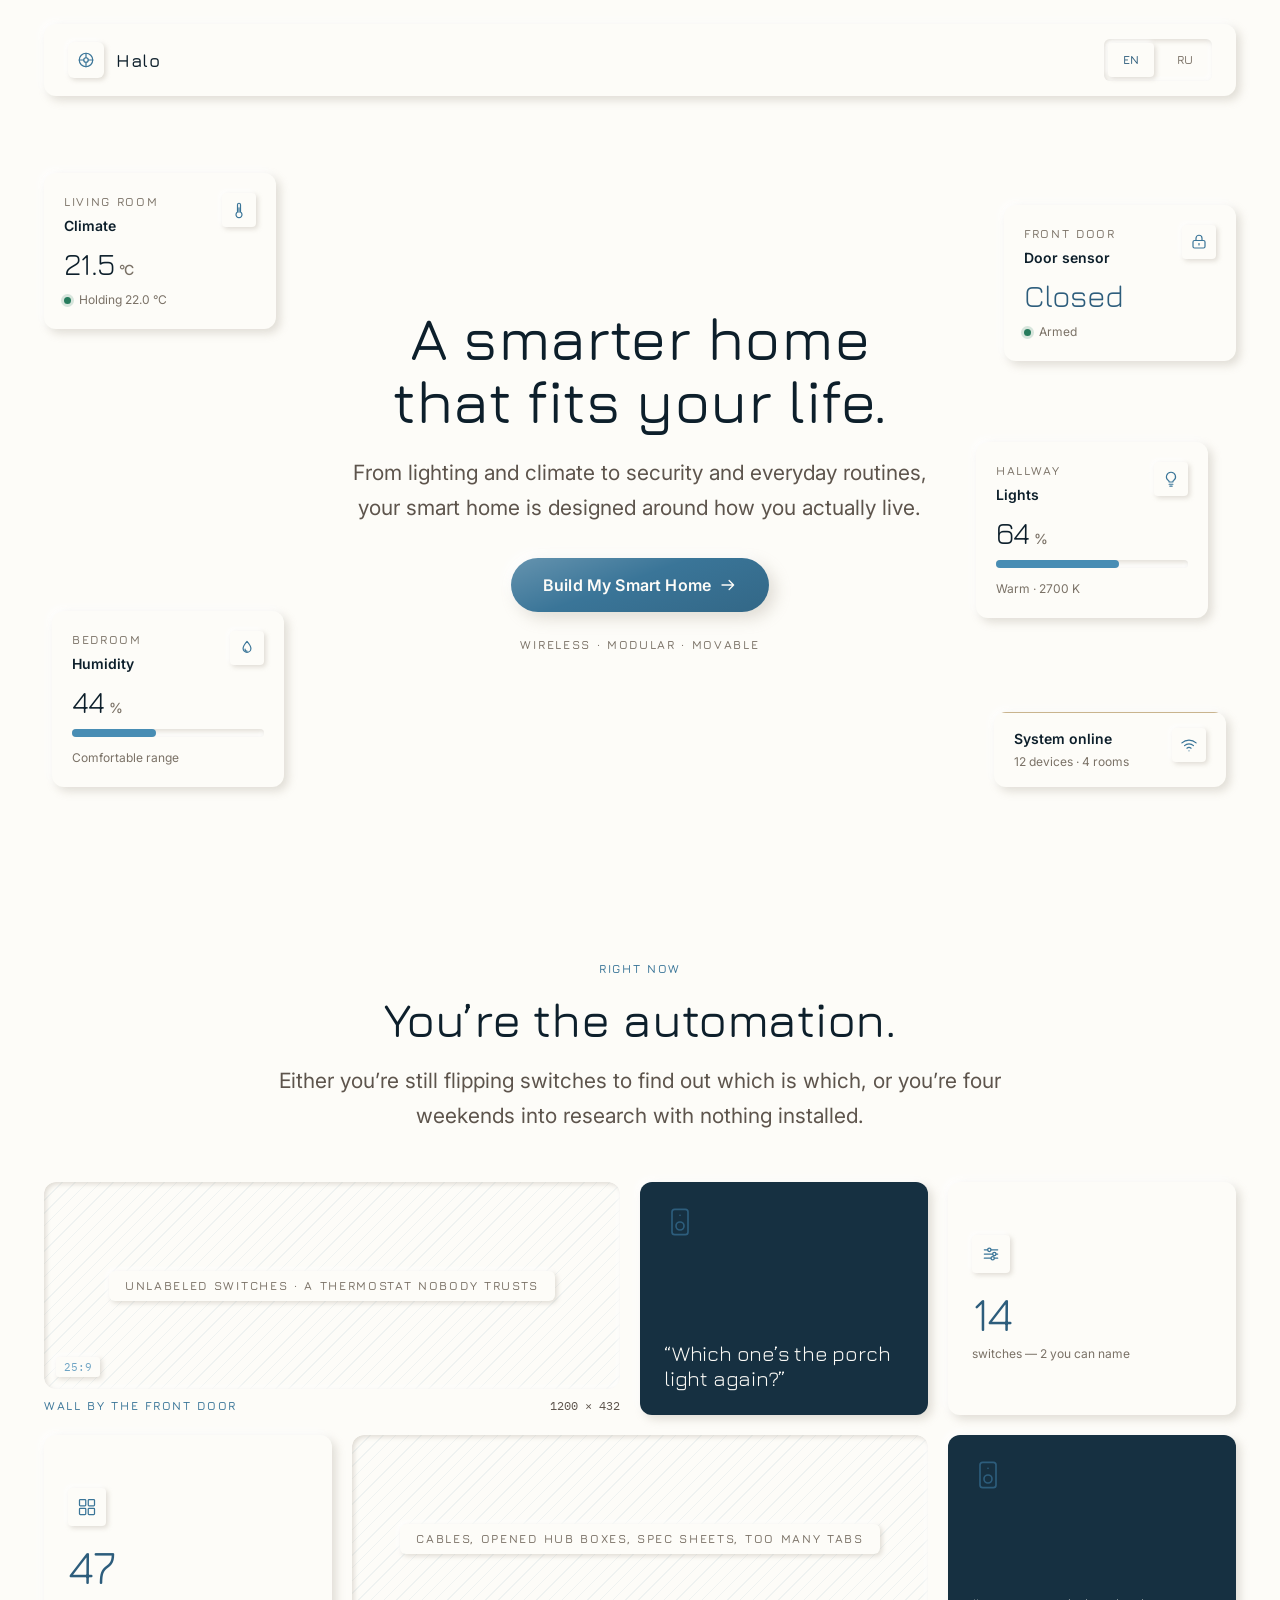
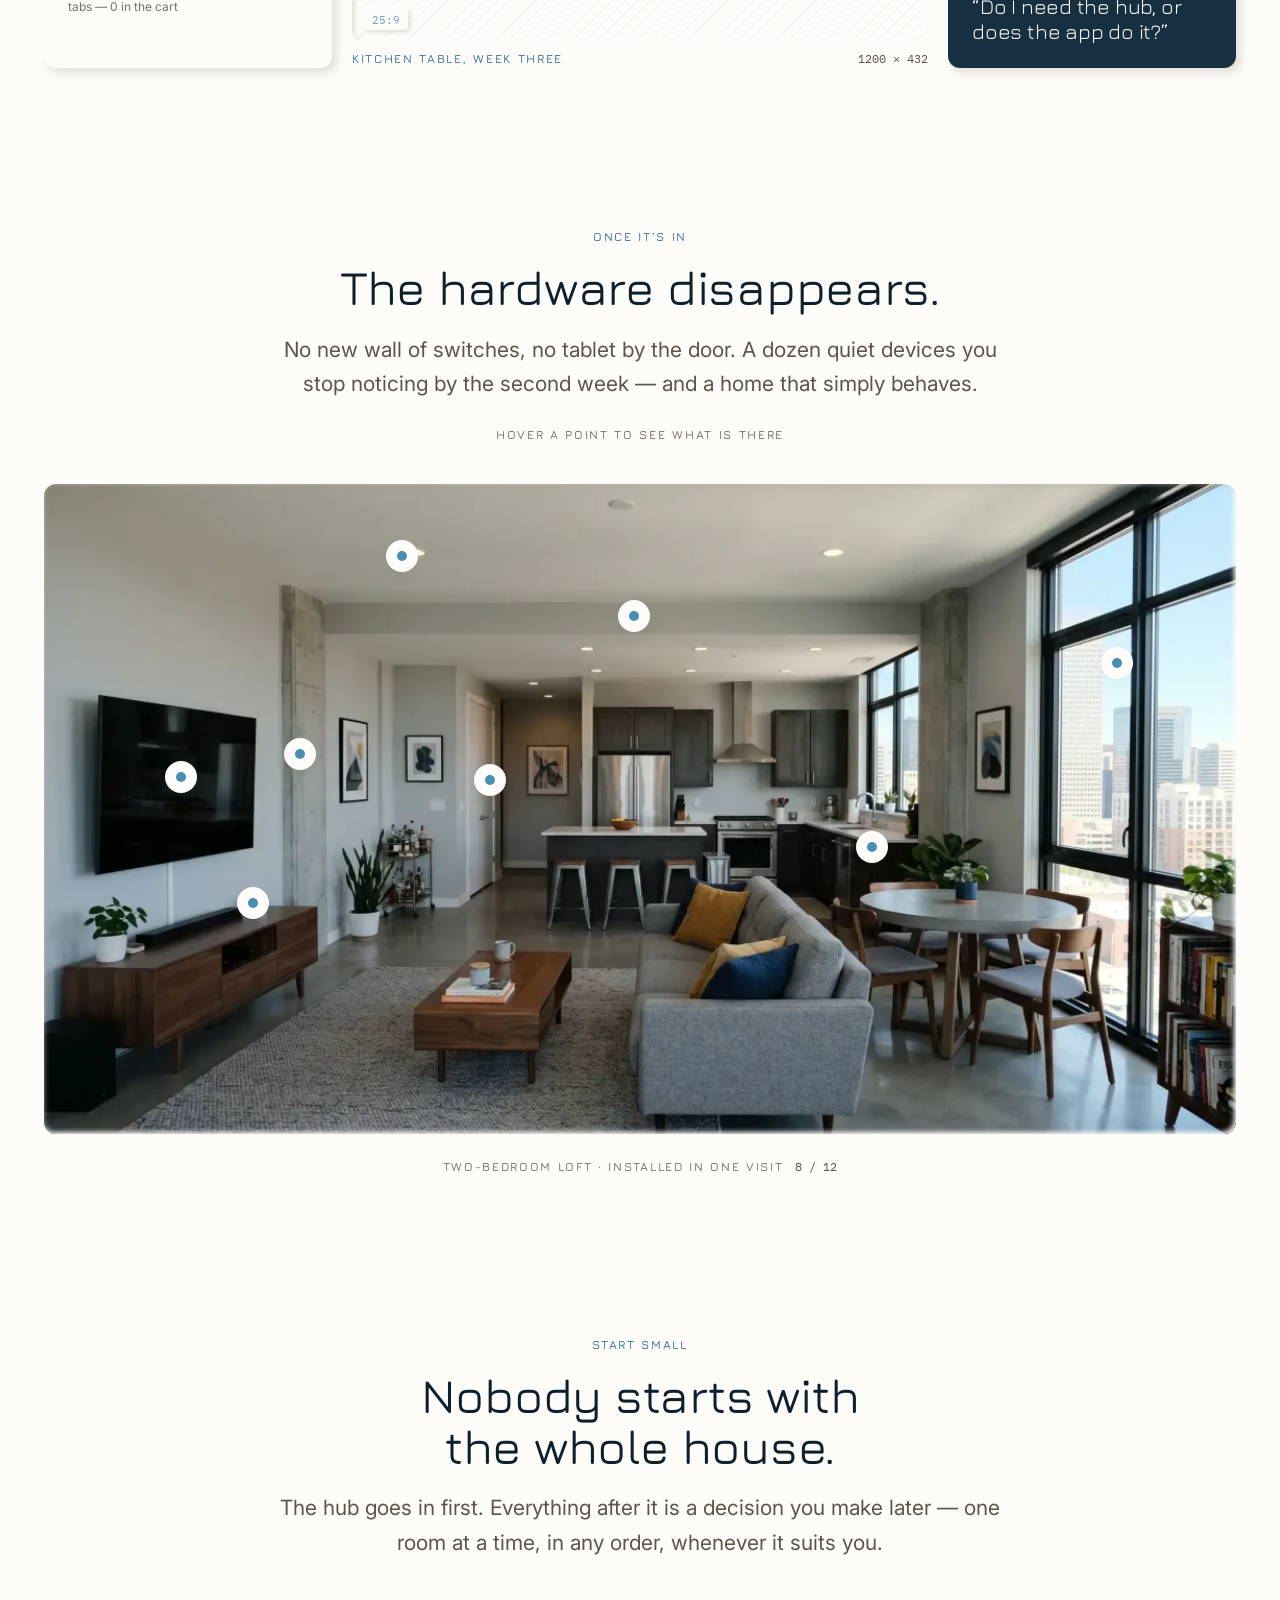
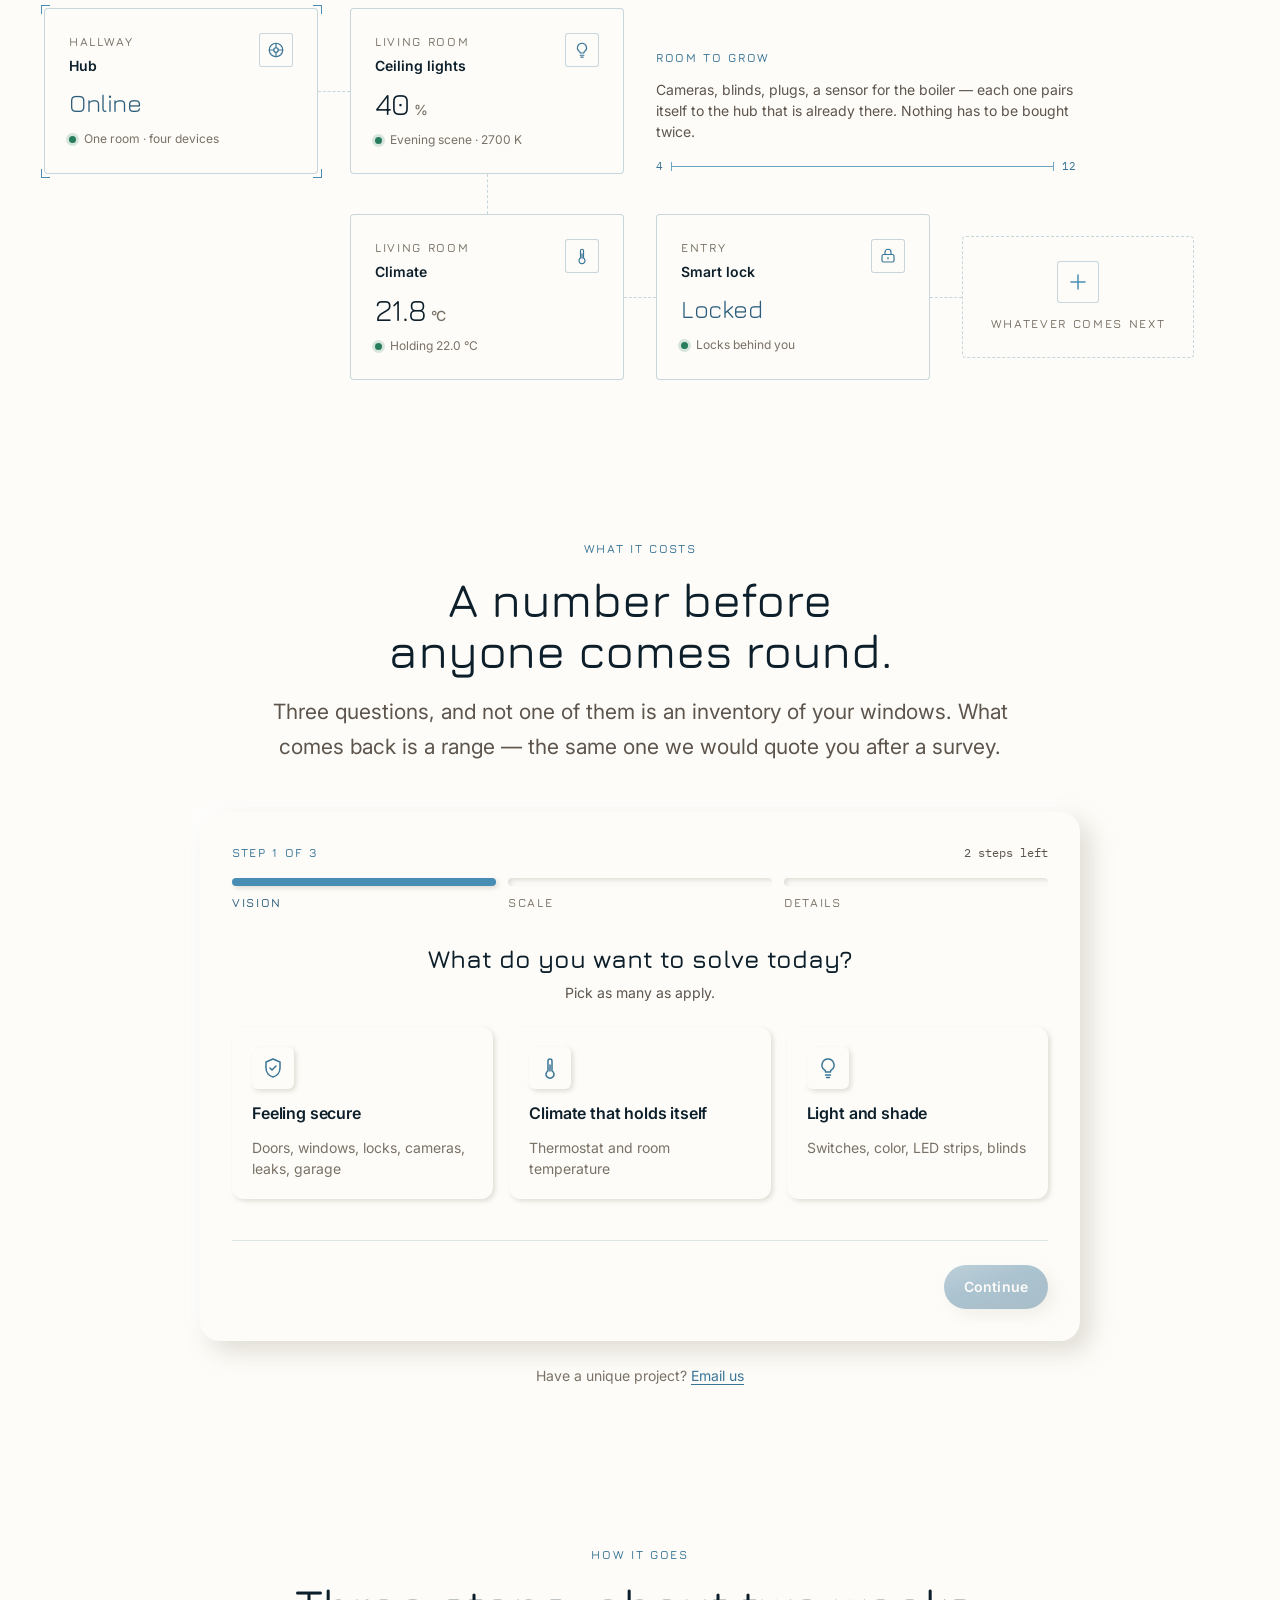
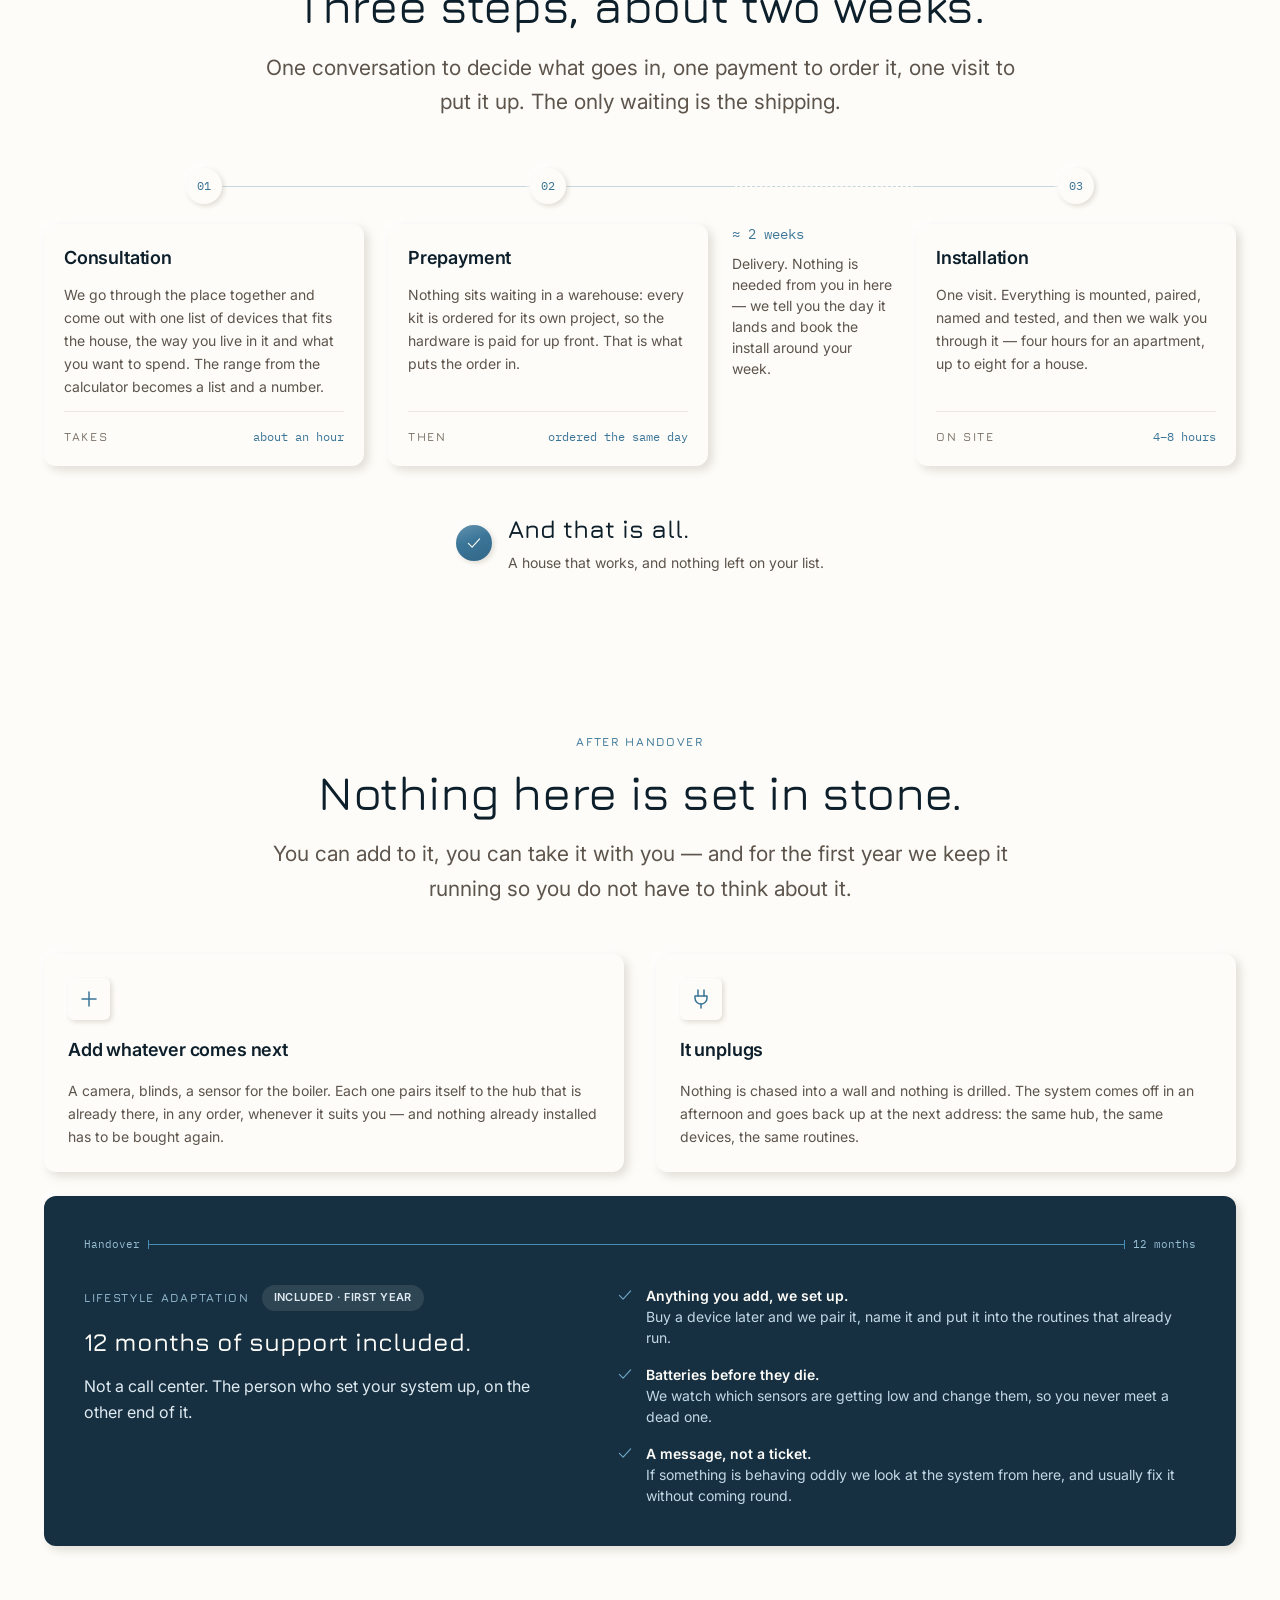
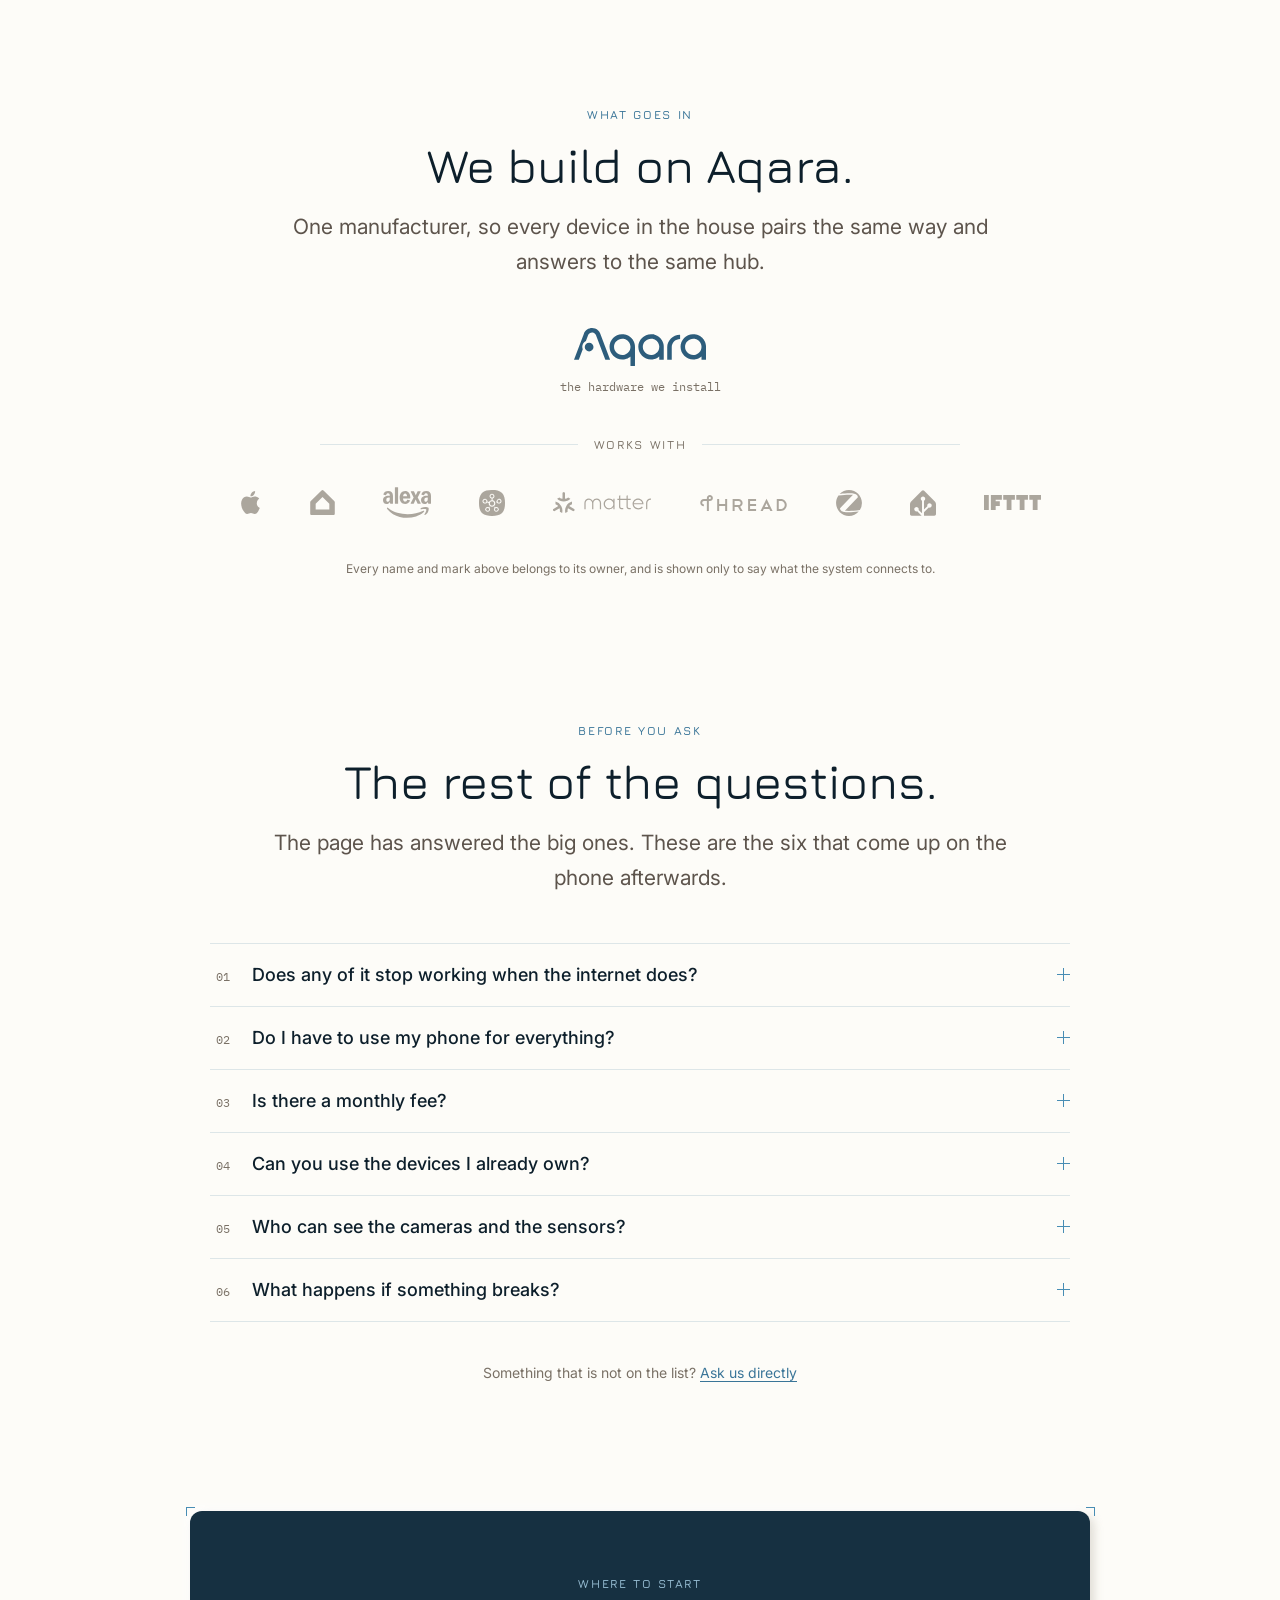
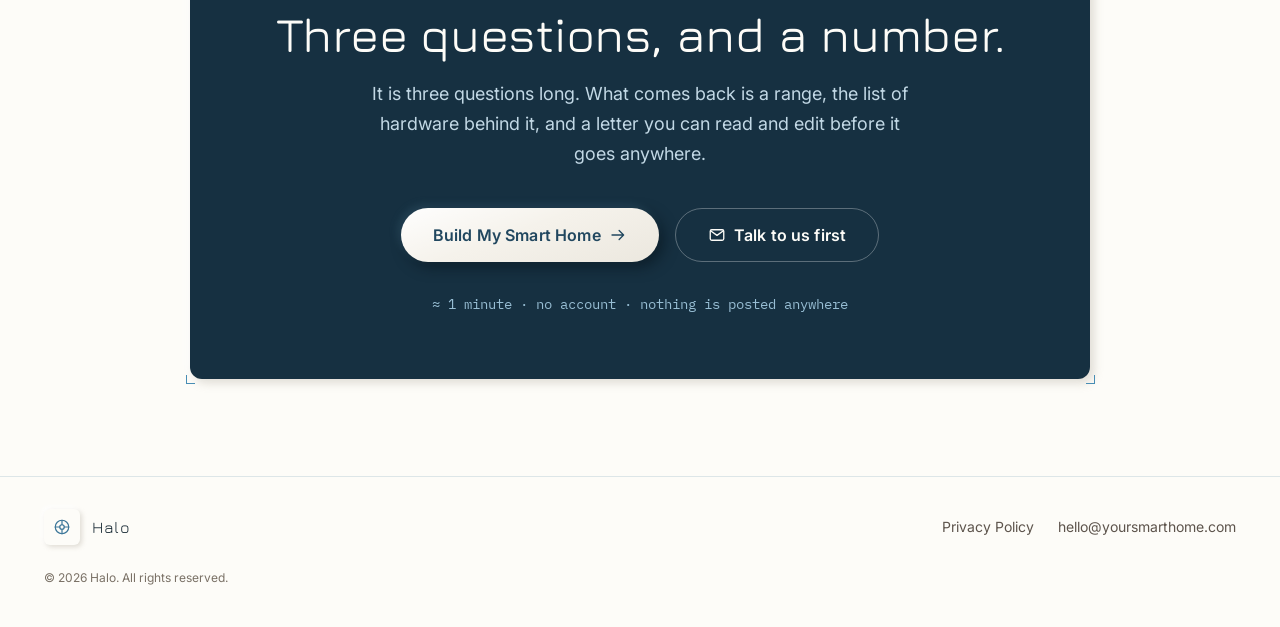
==== commit bdb27aee: "separating svg and fix layout shift" ====
--- a/index.html
+++ b/index.html
@@ -27,26 +27,28 @@
       <link rel="stylesheet" href="https://fonts.googleapis.com/css2?family=Jura:wght@400..600&family=Inter:wght@400;500;600&family=IBM+Plex+Mono:wght@400&display=swap" />
     </noscript>
 
-    <!-- Non-blocking: preload fetches at stylesheet priority, the onload swap applies it,
-         so parsing is never held on 114 kB of CSS. Built from the five source layers by
-         build.sh, in load order: palette, semantic, then the rest. -->
-    <link
-      rel="preload"
-      as="style"
-      href="css/halo.css?v=51d00dea"
-      onload="this.onload=null;this.rel='stylesheet'"
-    />
-    <noscript><link rel="stylesheet" href="css/halo.css?v=51d00dea" /></noscript>
+    <!-- This holds the render, and must: without it the page paints unstyled and
+         then relays out — 5,000px of movement, the whole first screen. 25 kB
+         gzipped. Built from the five source layers by build.sh, in load order:
+         palette, semantic, then the rest. -->
+    <link rel="stylesheet" href="css/halo.css?v=88f12e92" />
 
     <!-- Deferred but in the head: fetched early, runs once the DOM is parsed.
          build.sh concatenates the six sources in order; each is its own IIFE and
          returns early when its section is absent, so one bundle serves every page. -->
-    <script src="js/halo.js?v=51d00dea" defer></script>
+    <script src="js/halo.js?v=88f12e92" defer></script>
   </head>
   <body>
     <div class="paper"></div>
 
-    <!-- Icon sprite — same drawing as the design system sheet. -->
+    <!-- Icon sprite — 24px grid, 1.5 stroke, round caps. The list below is the source:
+         ./build.sh fills the symbols in from assets/icons/, and nothing here is
+         hand-edited. i-door never appears in a <use> on this page — hero.js swaps
+         it in for i-lock when the door beat fires — so a list read off the markup
+         would drop it.
+         icons: i-hub i-thermostat i-lock i-door i-bulb i-plug i-drop i-wifi i-sliders i-grid
+                i-speaker i-alert i-plus i-arrow-right i-shield i-check i-flat i-townhouse
+                i-house i-mail -->
     <svg width="0" height="0" style="position: absolute" aria-hidden="true">
       <defs>
         <symbol id="i-hub" viewBox="0 0 24 24">
@@ -2145,12 +2147,10 @@
             </p>
           </header>
 
-          <!-- The brand we chose, alone and larger: everything below is what it reaches. -->
+          <!-- The brand we chose, alone and larger: everything below is what it reaches.
+               Every mark is a file in assets/logos/, masked in by the stylesheet. -->
           <div class="trust__lockup" data-anim="pop" style="--d: 420ms">
-            <svg class="trust__brand" viewBox="0 13 80 23" role="img" aria-labelledby="logo-aqara">
-              <title id="logo-aqara">Aqara</title>
-              <path fill-rule="evenodd" clip-rule="evenodd" d="M12.81 13.3345C14.2136 13.8547 15.327 14.9378 15.876 16.3132L21.8966 32.1746C21.9098 32.2094 21.8923 32.2483 21.8575 32.2615L21.8336 32.2659H19.0457C19.0177 32.2659 18.9927 32.2486 18.9827 32.2224L13.3378 17.3486C13.0793 16.6674 12.5353 16.13 11.846 15.8745C10.5471 15.3932 9.10149 16.0268 8.58638 17.2915L7.22633 20.8729C5.91753 21.5279 5.0204 22.8697 5.0204 24.4186C5.0204 24.9466 5.12468 25.4506 5.314 25.9115L2.91882 32.2224C2.90889 32.2486 2.88383 32.2659 2.85585 32.2659L0.0678745 32.2666C0.0306679 32.2667 0.000498102 32.2365 0.000488281 32.1993L0.00487174 32.1754L5.99341 16.3961C7.02016 13.6907 10.072 12.32 12.81 13.3345ZM28.9955 16.7371L29.3163 16.7337L29.7093 16.7473L30.0186 16.772L30.3615 16.8139L30.6021 16.8528L30.9501 16.9228L31.1962 16.9826L31.3465 17.0234L31.625 17.1078L31.8607 17.1883L31.9699 17.2285L32.2629 17.346L32.4752 17.44L32.7069 17.5515L32.9535 17.681L33.0724 17.7476L33.3046 17.8858L33.5249 18.0274L33.6195 18.0915L33.8746 18.2749L34.0785 18.4332L34.2633 18.5865L34.3812 18.6895L34.5683 18.8619L34.6805 18.971L34.7979 19.0898L34.9195 19.2187L35.0383 19.3505L35.1419 19.4705L35.3292 19.7009L35.5691 20.0249L35.6572 20.1534L35.8028 20.3788L35.8973 20.5351L36.058 20.8218L36.1728 21.0463L36.2982 21.3148L36.3974 21.5486L36.4885 21.7852L36.5644 22.0026L36.6282 22.2039L36.6794 22.3813L36.7128 22.5071C36.7374 22.6028 36.7602 22.6992 36.7812 22.7962L36.8153 22.9637L36.846 23.1333L36.8729 23.3043C36.8878 23.4057 36.9006 23.5078 36.9114 23.6104L36.926 23.7649C36.9373 23.8983 36.9452 24.0328 36.9496 24.1681L36.9537 24.3232V35.8054C36.9537 35.9129 36.8662 36 36.7584 36H34.4151C34.315 36 34.2324 35.9249 34.2212 35.8281L34.2199 35.8054L34.2201 30.2913L33.976 30.4888L33.7764 30.6386L33.6197 30.7494L33.4835 30.8411L33.3091 30.9525L33.0969 31.0794L32.8071 31.2383L32.6791 31.3034L32.4479 31.4136L32.1391 31.5464L31.8764 31.6471L31.7372 31.6961L31.4028 31.8015L31.2804 31.836L30.9953 31.9079L30.7166 31.9671L30.4646 32.0115L30.3243 32.0324L30.0586 32.065L29.9326 32.0772L29.7343 32.0922L29.493 32.1037L29.2404 32.1077C24.9804 32.1077 21.5271 28.6661 21.5271 24.4205C21.5271 20.2567 24.8489 16.866 28.9955 16.7371ZM24.2609 24.4205C24.2609 21.6798 26.4903 19.4579 29.2404 19.4579C29.4034 19.4579 29.5647 19.4657 29.7238 19.481L29.8413 19.4937L30.0803 19.5283L30.2016 19.5504L30.3419 19.5798L30.5659 19.6358L30.7996 19.7062L31.0449 19.7939C31.1507 19.835 31.2549 19.8796 31.3571 19.9275L31.4292 19.962L31.6766 20.0916L31.8714 20.2066C31.943 20.2511 32.0134 20.2973 32.0825 20.3453L32.1983 20.428L32.3169 20.5182C32.4843 20.6495 32.6431 20.7912 32.7923 20.9425L32.9514 21.1115C33.6874 21.9308 34.1543 22.9953 34.2135 24.1669L34.2162 24.23L34.2194 24.49C34.1851 26.9823 32.3073 29.0307 29.8835 29.3422L29.7304 29.3595L29.5286 29.375L29.2404 29.3832C26.4903 29.3832 24.2609 27.1613 24.2609 24.4205ZM9.16556 21.9333C10.6351 21.9333 11.8265 23.1123 11.8265 24.5667C11.8265 26.021 10.6351 27.2 9.16556 27.2C7.69598 27.2 6.50464 26.021 6.50464 24.5667C6.50464 23.1123 7.69598 21.9333 9.16556 21.9333ZM50.446 17.7037L50.314 17.6319L49.9725 17.4615L49.7024 17.3412L49.359 17.2057C49.1858 17.1421 49.0099 17.0846 48.8317 17.0334L48.7024 16.9975C48.4418 16.9276 48.1758 16.871 47.9051 16.8283L47.827 16.8164L47.461 16.7714L47.2656 16.7545C47.0749 16.7405 46.8823 16.7333 46.6879 16.7333C42.428 16.7333 38.9746 20.1671 38.9746 24.4029C38.9746 28.6387 42.428 32.0725 46.6879 32.0725L46.9328 32.0687L47.2991 32.0488L47.688 32.0086L47.9931 31.9632L48.302 31.9043L48.6057 31.8336L48.8922 31.7548L49.246 31.6407L49.5034 31.5455L49.7928 31.4258L50.098 31.2842L50.3431 31.1584L50.5963 31.0164L50.9053 30.8256L51.1908 30.6306C51.3442 30.5208 51.4935 30.4054 51.6381 30.2849L51.6676 30.2602L51.6687 32.0952C51.68 32.1917 51.7625 32.2667 51.8627 32.2667H54.206C54.3138 32.2667 54.4012 32.1797 54.4012 32.0725V24.3058L54.3861 23.9176L54.3631 23.6355L54.3242 23.3145L54.2804 23.043L54.216 22.7247L54.1623 22.5014L54.0624 22.1478L54.0059 21.9725L53.916 21.7196L53.7452 21.3029L53.6184 21.0324L53.4359 20.6849L53.2837 20.4245L53.198 20.2876L53.0512 20.067L52.9398 19.9099L52.732 19.6375L52.6151 19.4946L52.387 19.2347L52.2203 19.0586L52.0141 18.8554L51.8835 18.7342L51.7203 18.5904L51.3495 18.2919L51.1038 18.1138L50.8016 17.9139L50.446 17.7037ZM46.6879 19.4517C43.9379 19.4517 41.7085 21.6684 41.7085 24.4029C41.7085 27.1374 43.9379 29.3542 46.6879 29.3542L46.9905 29.3452L47.1625 29.3321L47.4466 29.2973L47.4952 29.2894C47.636 29.2666 47.7747 29.2379 47.9112 29.2037L48.1609 29.1347L48.4198 29.0465L48.5215 29.0086L48.659 28.9511L48.9045 28.8378L49.1359 28.7163L49.321 28.6061L49.4895 28.4973L49.6838 28.3581C50.8786 27.4619 51.6545 26.0429 51.6673 24.443L51.6593 24.1177C51.6192 23.4156 51.4319 22.7526 51.1277 22.1587L50.9903 21.9086L50.8359 21.6623L50.7712 21.5684L50.6486 21.4015L50.5368 21.2613L50.4034 21.1064L50.3055 21.0005L50.1647 20.8584L49.9506 20.6625L49.7324 20.4847L49.5599 20.3578L49.3776 20.2355L49.1353 20.09L49.0187 20.0266L48.7742 19.9059L48.5808 19.8219L48.3539 19.7355L48.1642 19.6729L47.9782 19.6195L47.7697 19.5688L47.5588 19.5271L47.3448 19.4944L47.2201 19.4796C47.0452 19.4611 46.8677 19.4517 46.6879 19.4517ZM77.5285 18.7765L77.4276 18.6851L77.1961 18.4872L77.0529 18.3724L76.8158 18.1941L76.5712 18.0244L76.2693 17.8334L75.9998 17.6789L75.8471 17.5975L75.6556 17.5016L75.4021 17.3846L75.1892 17.2949L75.0162 17.2274L74.6714 17.1069L74.3928 17.0227L74.2425 16.9821L73.9964 16.9224L73.6484 16.8525L73.4078 16.8138L73.2722 16.7954L73.065 16.7719L72.8285 16.752L72.5529 16.7378L72.3626 16.7337L72.0418 16.7371C67.8952 16.8657 64.5734 20.2486 64.5734 24.4029C64.5734 28.6387 68.0267 32.0725 72.2867 32.0725L72.5393 32.0685L72.7806 32.057L72.9789 32.042L73.2162 32.0174L73.3707 31.9974L73.5109 31.9764L73.7629 31.9322L73.9251 31.8991L74.0416 31.8731L74.2035 31.8338L74.4491 31.767L74.6706 31.6992L74.9227 31.6129L75.1854 31.5125L75.3956 31.424L75.7254 31.27L75.8535 31.205L76.1432 31.0465L76.4364 30.8691L76.6661 30.7173L76.8228 30.6067L77.0224 30.4572L77.2664 30.2602L77.2675 32.0952C77.2788 32.1917 77.3613 32.2667 77.4614 32.2667H79.8047C79.9126 32.2667 80 32.1797 80 32.0725V24.3058L79.9959 24.151C79.9915 24.016 79.9836 23.8819 79.9723 23.7488L79.9577 23.5947L79.9193 23.2892C79.9026 23.1751 79.8834 23.0618 79.8617 22.9494L79.8275 22.7823L79.7591 22.4939L79.7257 22.3684L79.639 22.0773L79.5802 21.9009L79.4872 21.6474L79.4437 21.5376L79.3446 21.3043L79.2192 21.0364L79.1043 20.8124L79.0191 20.6572L78.8491 20.3705L78.7893 20.276L78.6154 20.0174L78.4702 19.8176L78.297 19.5956L78.1882 19.4642L78.0846 19.3445L77.8442 19.0844L77.7268 18.9658L77.5285 18.7765ZM72.2867 19.4517C69.5366 19.4517 67.3072 21.6684 67.3072 24.4029C67.3072 27.1374 69.5366 29.3542 72.2867 29.3542L72.5749 29.3461L72.7767 29.3306L72.9298 29.3133C75.3536 29.0025 77.2314 26.9588 77.2657 24.4722L77.2652 24.311L77.2598 24.1499C77.2006 22.981 76.7337 21.9189 75.9977 21.1015L75.9101 21.0067L75.8386 20.9328C75.6894 20.7819 75.5306 20.6405 75.3632 20.5095L75.2446 20.4195L75.1289 20.337C75.0597 20.2892 74.9893 20.243 74.9177 20.1986L74.7229 20.0839L74.4755 19.9546L74.4034 19.9202C74.3012 19.8723 74.1971 19.8279 74.0912 19.7869L73.957 19.7371L73.6875 19.6504L73.5216 19.6051L73.2479 19.5439L73.1266 19.5219L73.0043 19.5027L72.7701 19.4747C72.611 19.4595 72.4498 19.4517 72.2867 19.4517ZM64.3039 19.7017V17L64.1747 17.001C59.9185 17.0686 56.4896 20.4698 56.4896 24.6556V32.1993C56.4896 32.2365 56.5197 32.2667 56.5569 32.2667H59.1799C59.2171 32.2667 59.2472 32.2365 59.2472 32.1993L59.2479 24.5737C59.2926 21.8755 61.5391 19.7017 64.3039 19.7017Z" />
-            </svg>
+            <span class="trust__brand" role="img" aria-label="Aqara"></span>
             <p class="mono trust__brand-note" data-i18n="trust.brandNote">
               the hardware we install
             </p>
@@ -2167,112 +2167,67 @@
 
           <ul class="trust__logos">
             <li class="trust__item" data-anim="rise" style="--d: 620ms">
-              <svg
-                class="trust__logo"
-                style="--logo-h: 23px"
-                viewBox="0 0 24 24"
+              <span
+                class="trust__logo trust__logo--apple-home"
                 role="img"
-                aria-labelledby="logo-apple"
-              >
-                <title id="logo-apple">Apple Home</title>
-                <path d="M12.152 6.896c-.948 0-2.415-1.078-3.96-1.04-2.04.027-3.91 1.183-4.961 3.014-2.117 3.675-.546 9.103 1.519 12.09 1.013 1.454 2.208 3.09 3.792 3.039 1.52-.065 2.09-.987 3.935-.987 1.831 0 2.35.987 3.96.948 1.637-.026 2.676-1.48 3.676-2.948 1.156-1.688 1.636-3.325 1.662-3.415-.039-.013-3.182-1.221-3.22-4.857-.026-3.04 2.48-4.494 2.597-4.559-1.429-2.09-3.623-2.324-4.39-2.376-2-.156-3.675 1.09-4.61 1.09zM15.53 3.83c.843-1.012 1.4-2.427 1.245-3.83-1.207.052-2.662.805-3.532 1.818-.78.896-1.454 2.338-1.273 3.714 1.338.104 2.715-.688 3.559-1.701" />
-              </svg>
+                aria-label="Apple Home"
+              ></span>
             </li>
             <li class="trust__item" data-anim="rise" style="--d: 680ms">
-              <svg
-                class="trust__logo"
-                style="--logo-h: 25px"
-                viewBox="0 0 24 24"
+              <span
+                class="trust__logo trust__logo--google-home"
                 role="img"
-                aria-labelledby="logo-googlehome"
-              >
-                <title id="logo-googlehome">Google Home</title>
-                <path d="M12 0a1.44 1.44 0 0 0-.947.399L.547 10.762a1.26 1.26 0 0 0-.342.808v11.138c0 .768.53 1.292 1.311 1.292h20.968c.78 0 1.311-.522 1.311-1.292V11.57a1.25 1.25 0 0 0-.34-.804L15.68 3.097h-.001L12.947.4A1.454 1.454 0 0 0 12 0Zm0 6.727 6.552 6.456v5.65H5.446v-5.65z" />
-              </svg>
+                aria-label="Google Home"
+              ></span>
             </li>
             <li class="trust__item" data-anim="rise" style="--d: 740ms">
-              <svg
-                class="trust__logo"
-                style="--logo-h: 31px"
-                viewBox="0 0 242.67062 155.19994"
+              <span
+                class="trust__logo trust__logo--amazon-alexa"
                 role="img"
-                aria-labelledby="logo-alexa"
-              >
-                <title id="logo-alexa">Amazon Alexa</title>
-                <g transform="translate(14.228931,-67.520972)"><path d="m 6.4105675,171.40025 c -0.967366,0.76383 -1.1710532,2.03637 -0.6109651,3.81864 0.5091284,1.57837 1.7055858,3.53818 3.5893996,5.88037 7.585912,9.36831 16.623052,17.15777 27.111255,23.36934 10.488202,6.21156 21.714859,10.79354 33.679501,13.74642 12.015368,3.00407 24.285355,4.50589 36.809932,4.50589 16.03789,0 31.31195,-2.34172 45.82219,-7.02613 14.51023,-4.63318 26.62754,-11.15009 36.3524,-19.55069 3.41088,-3.00361 5.11656,-5.39653 5.11656,-7.17879 0,-0.66188 -0.27997,-1.32378 -0.8399,-1.98565 -0.76383,-0.76335 -1.68034,-1.01795 -2.74948,-0.76335 -1.06916,0.25413 -2.57097,0.89065 -4.50589,1.90908 -9.31711,4.88779 -20.67059,8.78252 -34.06094,11.68468 -13.33915,2.95286 -27.26408,4.4293 -41.7743,4.4293 -17.972332,0 -35.333976,-2.44365 -52.084475,-7.33146 -16.750499,-4.88779 -31.591918,-12.52459 -44.523788,-22.91084 -1.883704,-1.47644 -3.411351,-2.41878 -4.5822114,-2.82606 -1.1200798,-0.40727 -2.0365275,-0.3307 -2.7492881,0.22925 z" /><path d="m 176.10176,175.2232 c -1.06916,1.01842 -1.34913,2.08759 -0.83991,3.20795 0.35655,0.81455 1.04379,1.27256 2.06223,1.3745 1.01794,0.15267 2.46902,0.0507 4.35273,-0.30533 3.05482,-0.66189 6.23694,-1.12037 9.54635,-1.37499 3.30942,-0.20339 6.1862,-0.15266 8.62985,0.15267 2.44414,0.35655 3.97132,0.9677 4.58246,1.83299 0.91649,1.37498 0.58532,4.27663 -0.99306,8.70643 -1.52716,4.42931 -3.61476,8.73132 -6.26229,12.9065 -1.01843,1.67982 -1.6291,3.0036 -1.83298,3.9713 -0.2034,0.96721 0.0513,1.78177 0.76381,2.44365 0.45801,0.45801 0.96722,0.68725 1.52717,0.68725 1.47692,0 3.61523,-1.2984 6.41545,-3.89473 5.04046,-4.37857 8.57864,-9.5717 10.6155,-15.57939 1.1199,-3.10602 1.80715,-6.36423 2.06175,-9.7756 0.25461,-3.41088 -0.12729,-5.85501 -1.14574,-7.33145 -0.96722,-1.4257 -3.10554,-2.59681 -6.41496,-3.51282 -3.25821,-0.91649 -6.54226,-1.37497 -9.85168,-1.37497 -6.46618,0 -12.60116,1.52764 -18.40497,4.58246 -2.13831,1.17109 -3.74206,2.26563 -4.81171,3.28358 z" /><path d="m 3.937473,153.05945 c -10.8276585,0 -18.166404,-7.69967 -18.166404,-19.12887 0,-13.83534 10.8276584,-22.49745 27.91129,-22.49745 3.007682,0 4.812294,0.12027 6.255973,0.48123 v -1.4437 c 0,-7.94027 -2.76706,-11.669805 -8.541816,-11.669805 -4.571672,0 -7.8199627,2.646765 -9.0230328,7.338745 -0.3609334,1.44369 -1.2030838,2.16553 -2.40615396,1.92492 L -10.619707,106.1396 c -1.443692,-0.24061 -2.045221,-1.20307 -1.684301,-2.64676 2.6467626,-10.707349 11.66980908,-16.722714 24.783297,-16.722714 15.519628,0 23.700524,8.541816 23.700524,24.542684 v 38.37802 c 0,1.20308 -0.842151,2.04523 -1.92491,2.04523 h -9.985508 c -1.20307,0 -1.924909,-0.72185 -2.165532,-2.04523 l -1.563989,-7.09812 h -0.72184 c -2.887385,6.7372 -8.541815,10.46674 -15.880561,10.46674 z m 6.255973,-12.15104 c 6.376284,0 9.744886,-5.77475 9.744886,-16.48209 v -3.84984 c -1.20307,-0.24062 -2.526452,-0.36093 -3.97013,-0.36093 -8.3012075,0 -13.4744214,4.45137 -13.4744214,11.79012 0,5.41382 3.0076822,8.90274 7.6996654,8.90274 z" /><path d="M 47.713164,67.520972 H 60.22511 c 1.082773,0 1.924923,0.962459 1.924923,2.16553 v 80.004328 c 0,1.20308 -0.84215,2.04523 -1.924923,2.04523 H 47.713164 c -1.082773,0 -1.804612,-0.84215 -1.804612,-2.04523 V 69.686502 c 0,-1.203071 0.721839,-2.16553 1.804612,-2.16553 z" /><path d="m 97.640672,86.770126 c 15.519628,0 26.226978,13.594734 26.226978,32.723584 v 3.12799 c 0,1.32339 -0.84215,2.04522 -1.92491,2.04522 H 86.93333 c 0.721839,10.34643 4.210752,15.63994 10.707342,15.63994 4.691978,0 8.421508,-2.16551 9.744888,-8.06058 0.24061,-1.32338 0.96245,-1.8046 2.16553,-1.56399 l 11.42919,2.52645 c 1.20307,0.24062 1.80461,1.08277 1.32338,2.40614 -3.84984,11.30889 -12.75257,17.44457 -24.662988,17.44457 -16.482098,0 -27.670676,-13.2338 -27.670676,-32.72359 0,-19.48978 11.4292,-33.565734 27.670676,-33.565734 z m 9.744888,27.189454 c -0.84215,-9.50428 -4.09046,-14.436872 -9.744888,-14.436872 -5.534142,0 -9.383961,5.173202 -10.587045,14.436872 z" /><path d="m 139.65129,151.73606 c 0.72185,0 1.6843,-0.60154 1.92492,-1.20308 l 9.14335,-20.0913 h 0.48123 l 9.02304,19.73038 c 0.36092,0.84215 1.4437,1.564 2.40616,1.564 h 12.51194 c 1.4437,0 2.16554,-1.08277 1.4437,-2.40615 l -15.27902,-29.8362 14.55716,-28.75344 c 0.72186,-1.443678 0,-2.526451 -1.56399,-2.526451 h -11.91041 c -0.84215,0 -1.68431,0.601542 -2.04523,1.323381 l -8.54181,18.52732 h -0.48123 l -8.54182,-18.647631 c -0.24061,-0.601528 -1.20307,-1.20307 -1.92491,-1.20307 h -12.99319 c -1.56399,0 -2.28584,1.082773 -1.56399,2.526451 l 14.43687,28.63313 -15.15872,29.83621 c -0.72184,1.32337 0,2.52645 1.564,2.52645 z" /><path d="m 196.19936,153.05945 c -10.82766,0 -18.1664,-7.69967 -18.1664,-19.12887 0,-13.83534 10.82765,-22.49745 27.91129,-22.49745 3.00768,0 4.81228,0.12027 6.25597,0.48123 v -1.4437 c 0,-7.94027 -2.76708,-11.669805 -8.54182,-11.669805 -4.57167,0 -7.81997,2.646765 -9.02304,7.338745 -0.36092,1.44369 -1.20307,2.16553 -2.40614,1.92492 l -10.58704,-1.92492 c -1.44369,-0.24061 -2.04523,-1.20307 -1.6843,-2.64676 2.64675,-10.707349 11.66979,-16.722714 24.78328,-16.722714 15.51964,0 23.70054,8.541816 23.70054,24.542684 v 38.37802 c 0,1.20308 -0.84215,2.04523 -1.92492,2.04523 h -9.9855 c -1.20307,0 -1.92492,-0.72185 -2.16553,-2.04523 l -1.56399,-7.09812 h -0.72185 c -2.88737,6.7372 -8.54182,10.46674 -15.88055,10.46674 z m 6.25597,-12.15104 c 6.37629,0 9.74489,-5.77475 9.74489,-16.48209 v -3.84984 c -1.20307,-0.24062 -2.52645,-0.36093 -3.97015,-0.36093 -8.30119,0 -13.4744,4.45137 -13.4744,11.79012 0,5.41382 3.00768,8.90274 7.69966,8.90274 z" /></g>
-              </svg>
+                aria-label="Amazon Alexa"
+              ></span>
             </li>
             <li class="trust__item" data-anim="rise" style="--d: 800ms">
-              <svg
-                class="trust__logo"
-                style="--logo-h: 26px"
-                viewBox="0 0 24 24"
+              <span
+                class="trust__logo trust__logo--smartthings"
                 role="img"
-                aria-labelledby="logo-smartthings"
-              >
-                <title id="logo-smartthings">SmartThings</title>
-                <path d="M11.51 0C8.338 0 5.034.537 2.694 2.694.5 5.174 0 8.464 0 11.525v.942c0 3.165.537 6.499 2.694 8.84C5.188 23.513 8.494 24 11.569 24h.854c3.18 0 6.528-.53 8.883-2.694C23.514 18.811 24 15.5 24 12.423v-.853c0-3.18-.53-6.528-2.694-8.876C18.826.494 15.544 0 12.482 0zM12 3.505c1.244 0 2.256.99 2.256 2.206 0 1.065-.685 1.976-1.715 2.181v1.59c1.48.214 2.528 1.43 2.528 2.934 0 1.654-1.377 3-3.07 3-1.692 0-3.068-1.346-3.068-3 0-.17.017-.335.045-.497l-1.536-.488a2.258 2.258 0 01-1.962 1.12c-.237 0-.471-.037-.698-.11-1.183-.375-1.833-1.622-1.449-2.78a2.246 2.246 0 012.146-1.524c.237 0 .471.036.698.108a2.23 2.23 0 011.313 1.098c.204.391.282.823.232 1.249l1.535.488c.44-.86 1.378-1.453 2.384-1.599V7.892c-1.029-.205-1.896-1.116-1.896-2.181 0-1.217 1.012-2.206 2.257-2.206zm0 .882c-.747 0-1.354.594-1.354 1.324 0 .73.607 1.324 1.354 1.324.746 0 1.354-.594 1.354-1.324 0-.73-.608-1.324-1.354-1.324zm6.522 3.75c.98 0 1.843.613 2.146 1.525.186.56.138 1.158-.135 1.683-.274.526-.74.915-1.314 1.096-.227.073-.461.11-.698.11a2.258 2.258 0 01-1.962-1.12l-.634.201-.278-.838.632-.202a2.21 2.21 0 011.546-2.347c.226-.072.46-.108.697-.108zM5.476 9.02c-.588 0-1.105.368-1.287.915-.23.694.159 1.442.869 1.668.136.043.277.065.419.065.588 0 1.105-.368 1.287-.915a1.29 1.29 0 00-.081-1.01 1.338 1.338 0 00-.788-.658 1.377 1.377 0 00-.42-.065zm13.045 0c-.142 0-.282.021-.419.065a1.32 1.32 0 00-.869 1.668c.182.547.7.915 1.287.915.142 0 .283-.022.42-.065.344-.11.623-.343.787-.659.165-.315.193-.673.082-1.009a1.348 1.348 0 00-1.288-.915zM12 10.474c-1.095 0-1.986.871-1.986 1.942 0 1.07.89 1.941 1.986 1.941 1.094 0 1.985-.87 1.985-1.94 0-1.072-.89-1.943-1.985-1.943zm-2.706 4.831l.73.519-.39.526c.709.757.801 1.925.16 2.787-.423.57-1.106.91-1.827.91-.478 0-.937-.147-1.325-.422a2.177 2.177 0 01-.499-3.082 2.28 2.28 0 012.76-.71zm5.41 0l.392.528a2.285 2.285 0 012.76.71 2.178 2.178 0 01-.499 3.082 2.275 2.275 0 01-1.325.421 2.28 2.28 0 01-1.827-.91 2.172 2.172 0 01.16-2.785l-.39-.527zm-6.734 1.21c-.433 0-.843.205-1.097.547-.44.59-.304 1.42.3 1.849a1.37 1.37 0 001.891-.293c.44-.59.305-1.42-.3-1.85a1.364 1.364 0 00-.794-.252zm8.059 0c-.287 0-.561.088-.795.254a1.307 1.307 0 00-.299 1.849 1.371 1.371 0 001.891.293 1.307 1.307 0 00.3-1.85 1.37 1.37 0 00-1.097-.545Z" />
-              </svg>
+                aria-label="SmartThings"
+              ></span>
             </li>
             <li class="trust__item" data-anim="rise" style="--d: 860ms">
-              <svg
-                class="trust__logo"
-                style="--logo-h: 21px"
-                viewBox="0 0 338.667 72.644"
+              <span
+                class="trust__logo trust__logo--matter"
                 role="img"
-                aria-labelledby="logo-matter"
-              >
-                <title id="logo-matter">Matter</title>
-                <path d="M294.697 60.122c6.777 0 12.314-3.055 15.781-7.762l-3.725-2.121c-2.691 3.415-6.831 5.641-12.056 5.641-8.464 0-14.985-5.832-15.666-13.294h33.565c.024-.441.05-.881.05-1.293 0-10.397-8.482-18.831-18.854-18.831s-18.802 8.435-18.802 18.832 8.43 18.829 19.706 18.829zm-.877-33.419c7.068 0 13.213 5.068 14.568 11.796h-29.139c1.346-6.727 7.455-11.796 14.571-11.796zm-99.896-4.243c-10.398 0-18.83 8.435-18.83 18.833s8.432 18.83 18.83 18.83c6.281 0 11.468-3.078 14.59-7.806v7.082h4.24V23.184h-4.24v7.082c-3.122-4.728-8.309-7.806-14.59-7.806zm0 4.243c8.07 0 14.59 6.518 14.59 14.59s-6.52 14.587-14.59 14.587a14.57 14.57 0 0 1-14.587-14.587c0-8.072 6.517-14.59 14.587-14.59zM65.715 32.905c-7.996 2.19-15.164 7.406-19.636 15.152s-5.407 16.568-3.306 24.587l7.835-4.526a23.9 23.9 0 0 1 1.105-11.836l18.309 10.569 4.303-2.487v-4.967L56.016 48.829a23.92 23.92 0 0 1 9.699-6.879zm-57.108 0v9.045a23.91 23.91 0 0 1 9.699 6.879L0 59.398v4.967l4.303 2.487 18.306-10.569c1.39 3.868 1.726 7.938 1.108 11.836l7.832 4.526c2.101-8.02 1.167-16.841-3.306-24.587A32.52 32.52 0 0 0 8.607 32.905zM337.063 22.46c-8.542 0-15.466 6.448-15.466 15.47v21.469h4.243V37.93c0-6.68 5.025-11.227 11.223-11.227h1.604V22.46zm-213.131 0c-8.542 0-15.466 6.448-15.466 15.47v21.469h4.243V37.93c0-6.68 5.023-11.227 11.223-11.227s11.227 4.547 11.227 11.227v21.469h4.243V37.93c0-6.68 5.023-11.227 11.223-11.227s11.227 4.547 11.227 11.227v21.469h4.243V37.93c0-9.021-6.927-15.47-15.47-15.47-5.535 0-10.576 2.848-13.37 8.642-2.845-5.741-7.84-8.642-13.323-8.642zm108.531-11.636l-4.24 2.43v9.931h-5.691v4.087h5.691v23.847c0 4.605 3.621 8.279 8.225 8.279h6.307v-4.243h-6.307c-2.175 0-3.986-1.811-3.986-4.087V27.271h21.574v23.847c0 4.605 3.619 8.279 8.171 8.279h6.364v-4.243h-6.364c-2.12 0-3.929-1.811-3.929-4.087V27.271h10.293v-4.087H258.28v-12.36l-4.243 2.43v9.931h-21.574zM37.161 0l-4.303 2.484v21.138c-4.046-.731-7.736-2.476-10.804-4.961l-7.838 4.522c5.895 5.83 14 9.429 22.946 9.429s17.051-3.599 22.946-9.429l-7.835-4.522a23.92 23.92 0 0 1-10.807 4.961V2.484z" />
-              </svg>
+                aria-label="Matter"
+              ></span>
             </li>
             <li class="trust__item" data-anim="rise" style="--d: 920ms">
-              <svg
-                class="trust__logo"
-                style="--logo-h: 16.5px"
-                viewBox="0 0 143.02 26.458"
+              <span
+                class="trust__logo trust__logo--thread"
                 role="img"
-                aria-labelledby="logo-thread"
-              >
-                <title id="logo-thread">Thread</title>
-                <g transform="translate(-93.735 -149.4)"><g transform="matrix(.86293 0 0 .86293 104.82 155.64)"><path d="m19.581 0.47706h3.8061v9.5606h11.48v-9.5606h3.8367v22.957h-3.8367v-9.5575h-11.48v9.5575h-3.8061z" /><path d="m63.929 23.434-4.4315-7.6412h-6.4828v7.6412h-3.8071v-22.957h11.48c2.0947 0 3.8945 0.74966 5.3917 2.2464 1.5014 1.5039 2.2495 3.2981 2.2495 5.3922 0 1.5908-0.45327 3.0344-1.3562 4.335-0.88457 1.2786-2.0062 2.1933-3.3758 2.7472l4.732 8.2361zm-3.2414-19.122h-7.6729v7.6448h7.6729c1.0343 0 1.9281-0.37866 2.6782-1.1242 0.75017-0.75171 1.1258-1.6572 1.1258-2.7166 0-1.0343-0.3756-1.9255-1.1258-2.6782-0.74966-0.75017-1.6434-1.1258-2.6782-1.1258z" /><path d="m94.113 0.47706v3.8352h-11.478v5.7571h11.478v3.8071h-11.478v5.7218h11.478v3.8357h-15.277v-22.957z" /><path d="m119.49 19.58h-10.586l-1.9582 3.8536h-4.2834l11.517-23.519 11.522 23.519h-4.2834zm-8.698-3.8132h6.7771l-3.3896-7.2544z" /><path d="m133.77 0.47706h7.6382c1.5688 0 3.0441 0.30354 4.4361 0.90654 1.3869 0.60913 2.6082 1.4375 3.6558 2.4846 1.0466 1.0471 1.8688 2.2658 2.4794 3.6533 0.60912 1.3915 0.90858 2.8658 0.90858 4.4351 0 1.5632-0.29946 3.0405-0.90858 4.4315-0.61016 1.391-1.4252 2.6082-2.4641 3.6543-1.0374 1.0496-2.2561 1.8744-3.6558 2.4805-1.4007 0.60658-2.8821 0.91012-4.4509 0.91012h-7.6382v-22.956zm7.6382 19.121c1.0598 0 2.0543-0.1993 2.9782-0.59891 0.92495-0.39399 1.7375-0.94487 2.4324-1.6542 0.696-0.70214 1.2413-1.5213 1.6378-2.4462 0.39655-0.92494 0.59738-1.9071 0.59738-2.9419 0-1.0374-0.20083-2.0195-0.59738-2.9481-0.39655-0.92494-0.9464-1.7369-1.6506-2.4467-0.70877-0.70265-1.5244-1.2561-2.4498-1.6531-0.92544-0.39655-1.9071-0.59687-2.948-0.59687h-3.8342v15.286z" /><path d="m3.6593 23.434h-3.828v-19.128h-5.7489c-1.7053 0-3.1019 1.391-3.1019 3.1003 0 1.7063 1.3966 3.0973 3.1019 3.0973v3.8296c-3.8209 0-6.9314-3.1065-6.9314-6.9263 0-3.8219 3.1106-6.9294 6.9309-6.9294h5.7489v-1.9378c0-3.1785 2.5873-5.7663 5.7699-5.7663 3.1755 0 5.7597 2.5878 5.7597 5.7663 0 3.1785-2.5842 5.7663-5.7597 5.7663h-1.9419v19.128zm0-22.957h1.9419c1.069 0 1.9342-0.86873 1.9342-1.9378 0-1.069-0.86515-1.9378-1.9342-1.9378-1.0721 0-1.9419 0.86873-1.9419 1.9378z" /></g></g>
-              </svg>
+                aria-label="Thread"
+              ></span>
             </li>
             <li class="trust__item" data-anim="rise" style="--d: 980ms">
-              <svg
-                class="trust__logo"
-                style="--logo-h: 26px"
-                viewBox="0 0 24 24"
+              <span
+                class="trust__logo trust__logo--zigbee"
                 role="img"
-                aria-labelledby="logo-zigbee"
-              >
-                <title id="logo-zigbee">Zigbee</title>
-                <path d="M11.988 0a11.85 11.85 0 00-8.617 3.696c7.02-.875 11.401-.583 13.289-.34 3.752.583 3.558 3.404 3.558 3.404L8.237 19.112c2.299.22 6.897.366 13.796-.631a11.86 11.86 0 001.912-6.469C23.945 5.374 18.595 0 11.988 0zm.232 4.31c-2.451-.014-5.772.146-9.963.723C.854 7.003.055 9.41.055 12.012.055 18.626 5.38 24 11.988 24c3.63 0 6.85-1.63 9.053-4.182-7.286.948-11.813.631-13.75.388-3.775-.56-3.557-3.404-3.557-3.404L15.691 4.474a38.635 38.635 0 00-3.471-.163Z" />
-              </svg>
+                aria-label="Zigbee"
+              ></span>
             </li>
             <li class="trust__item" data-anim="rise" style="--d: 1040ms">
-              <svg
-                class="trust__logo"
-                style="--logo-h: 26px"
-                viewBox="0 0 24 24"
+              <span
+                class="trust__logo trust__logo--home-assistant"
                 role="img"
-                aria-labelledby="logo-homeassistant"
-              >
-                <title id="logo-homeassistant">Home Assistant</title>
-                <path d="M22.939 10.627 13.061.749a1.505 1.505 0 0 0-2.121 0l-9.879 9.878C.478 11.21 0 12.363 0 13.187v9c0 .826.675 1.5 1.5 1.5h9.227l-4.063-4.062a2.034 2.034 0 0 1-.664.113c-1.13 0-2.05-.92-2.05-2.05s.92-2.05 2.05-2.05 2.05.92 2.05 2.05c0 .233-.041.456-.113.665l3.163 3.163V9.928a2.05 2.05 0 0 1-1.15-1.84c0-1.13.92-2.05 2.05-2.05s2.05.92 2.05 2.05a2.05 2.05 0 0 1-1.15 1.84v8.127l3.146-3.146A2.051 2.051 0 0 1 18 12.239c1.13 0 2.05.92 2.05 2.05s-.92 2.05-2.05 2.05c-.25 0-.488-.047-.709-.13L12.9 20.602v3.088h9.6c.825 0 1.5-.675 1.5-1.5v-9c0-.825-.477-1.977-1.061-2.561z" />
-              </svg>
+                aria-label="Home Assistant"
+              ></span>
             </li>
             <li class="trust__item" data-anim="rise" style="--d: 1100ms">
-              <svg
-                class="trust__logo"
-                style="--logo-h: 15px"
-                viewBox="0 8.82 24 6.361"
+              <span
+                class="trust__logo trust__logo--ifttt"
                 role="img"
-                aria-labelledby="logo-ifttt"
-              >
-                <title id="logo-ifttt">IFTTT</title>
-                <path d="M0 8.82h2.024v6.36H0zm11.566 0h-3.47v2.024h1.446v4.337h2.024v-4.337h1.446V8.82zm5.494 0h-3.47v2.024h1.446v4.337h2.024v-4.337h1.446V8.82zm5.494 0h-3.47v2.024h1.446v4.337h2.024v-4.337H24V8.82zM7.518 10.843V8.82H2.892v6.36h2.024v-1.734H6.65v-2.024H4.916v-.578z" />
-              </svg>
+                aria-label="IFTTT"
+              ></span>
             </li>
           </ul>
 
--- a/css/halo.css
+++ b/css/halo.css
@@ -46,6 +46,18 @@
 /* ---- css/tokens/semantic.css ---- */
 /* SEMANTIC TOKENS — the only layer components reference. Paper, steel ink, soft depth. */
 
+/* Arial re-metricked to Inter's box. Inter is fetched with display=swap, so text
+   paints in the fallback first; without these overrides the hero paragraph gains
+   a line when Inter lands and the call to action drops 30px. */
+@font-face {
+  font-family: "Inter Fallback";
+  src: local("Arial");
+  ascent-override: 90.2%;
+  descent-override: 22.48%;
+  line-gap-override: 0%;
+  size-adjust: 107.4%;
+}
+
 :root {
   /* ---- Surfaces --------------------------------------------------------- */
   --bg: var(--paper-000);
@@ -79,8 +91,8 @@
 
   /* ---- Typography -------------------------------------------------------- */
   --font-display: "Jura", "Eurostile", "Avenir Next", "Segoe UI", sans-serif;
-  --font-sans: "Inter", -apple-system, BlinkMacSystemFont, "Segoe UI", Roboto,
-    Helvetica, Arial, sans-serif;
+  --font-sans: "Inter", "Inter Fallback", -apple-system, BlinkMacSystemFont,
+    "Segoe UI", Roboto, Helvetica, Arial, sans-serif;
   --font-mono: "IBM Plex Mono", ui-monospace, SFMono-Regular, "SF Mono", Menlo,
     monospace;
 
@@ -4248,10 +4260,15 @@
   gap: var(--space-3);
 }
 
-/* Height drives it; the viewBox gives the width, so the wordmark never distorts. */
+/* Height drives it; aspect-ratio replaces the viewBox the mark used to carry inline,
+   so the wordmark never distorts. */
 .trust__brand {
+  display: block;
   height: 38px;
-  width: auto;
+  aspect-ratio: 80 / 23;
+  background: currentColor;
+  -webkit-mask: url("../assets/logos/aqara.svg") center / contain no-repeat;
+  mask: url("../assets/logos/aqara.svg") center / contain no-repeat;
   color: var(--steel-700);
 }
 
@@ -4302,11 +4319,22 @@
   height: 34px;
 }
 
-/* --logo-h is set per mark in the markup — equal pixel height would make the
-   square glyphs tower over the wordmarks. Muted until pointed at. */
+/* Each mark is its own file in assets/logos/, pulled in as a mask rather than an
+   <img>: a mask is painted with background, so the colour tokens below still reach
+   it and the hover can warm it. An <img> is a separate document and would render
+   its own black regardless. Alpha is all the mask reads, so the fill in the file
+   is irrelevant.
+
+   Height and ratio are per mark, in the block below: equal pixel height would make
+   the square glyphs tower over the wordmarks, and the ratio is the file's viewBox,
+   which a <span> has no way to inherit. Muted until pointed at. */
 .trust__logo {
+  display: block;
   height: var(--logo-h, 24px);
-  width: auto;
+  aspect-ratio: var(--logo-ar, 1);
+  background: currentColor;
+  -webkit-mask: var(--logo) center / contain no-repeat;
+  mask: var(--logo) center / contain no-repeat;
   color: var(--text-subtle);
   opacity: 0.62;
   transition: opacity var(--dur) var(--ease), color var(--dur) var(--ease);
@@ -4314,6 +4342,58 @@
 .trust__item:hover .trust__logo {
   color: var(--steel-700);
   opacity: 1;
+}
+
+.trust__logo--apple-home {
+  --logo: url("../assets/logos/apple-home.svg");
+  --logo-h: 23px;
+}
+.trust__logo--google-home {
+  --logo: url("../assets/logos/google-home.svg");
+  --logo-h: 25px;
+}
+.trust__logo--amazon-alexa {
+  --logo: url("../assets/logos/amazon-alexa.svg");
+  --logo-h: 31px;
+  --logo-ar: 242.67062 / 155.19994;
+}
+.trust__logo--smartthings {
+  --logo: url("../assets/logos/smartthings.svg");
+  --logo-h: 26px;
+}
+.trust__logo--matter {
+  --logo: url("../assets/logos/matter.svg");
+  --logo-h: 21px;
+  --logo-ar: 338.667 / 72.644;
+}
+.trust__logo--thread {
+  --logo: url("../assets/logos/thread.svg");
+  --logo-h: 16.5px;
+  --logo-ar: 143.02 / 26.458;
+}
+.trust__logo--zigbee {
+  --logo: url("../assets/logos/zigbee.svg");
+  --logo-h: 26px;
+}
+.trust__logo--home-assistant {
+  --logo: url("../assets/logos/home-assistant.svg");
+  --logo-h: 26px;
+}
+.trust__logo--ifttt {
+  --logo: url("../assets/logos/ifttt.svg");
+  --logo-h: 15px;
+  --logo-ar: 24 / 6.361;
+}
+
+/* Forced colors repaints every background, which for a masked mark means erasing
+   it — the inline SVG this replaced survived the mode because a fill is painted
+   as text. CanvasText restates it in a colour the mode does honour. */
+@media (forced-colors: active) {
+  .trust__brand,
+  .trust__logo {
+    forced-color-adjust: none;
+    background: CanvasText;
+  }
 }
 
 .trust__note {
